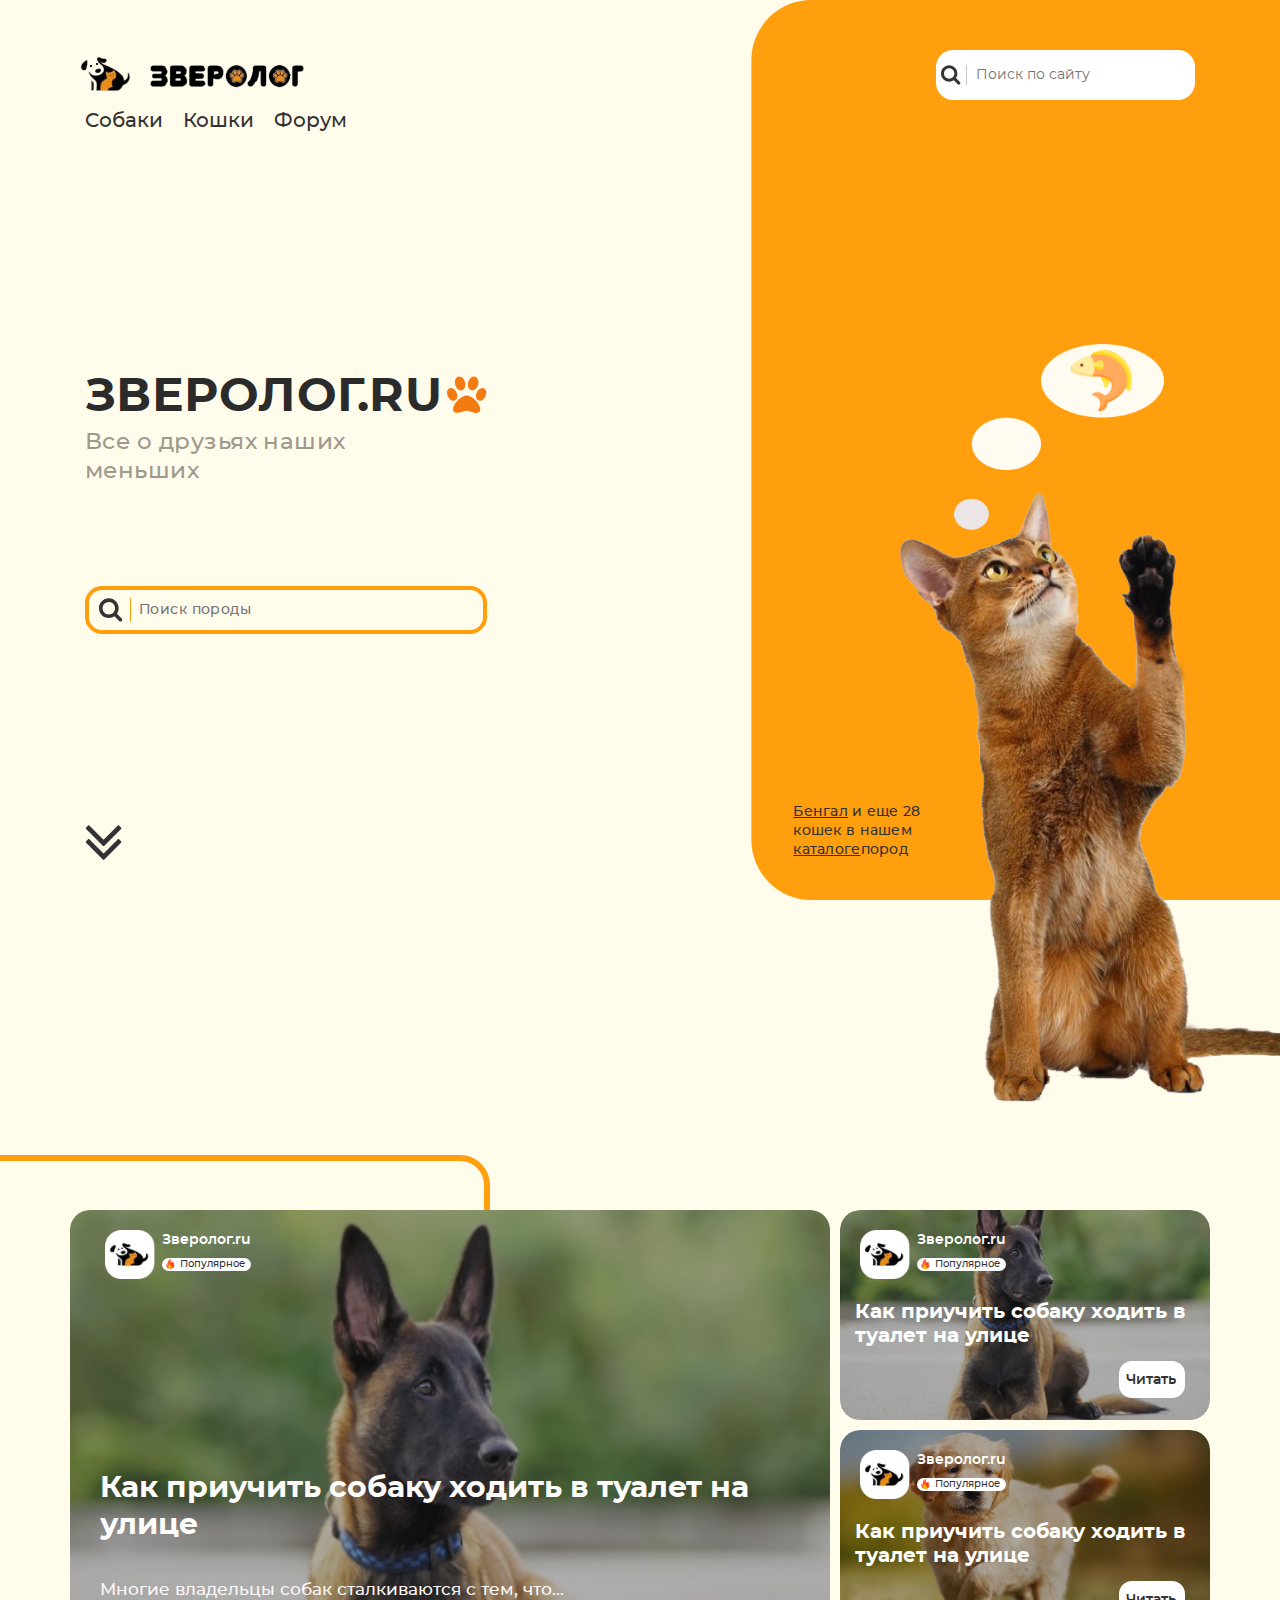
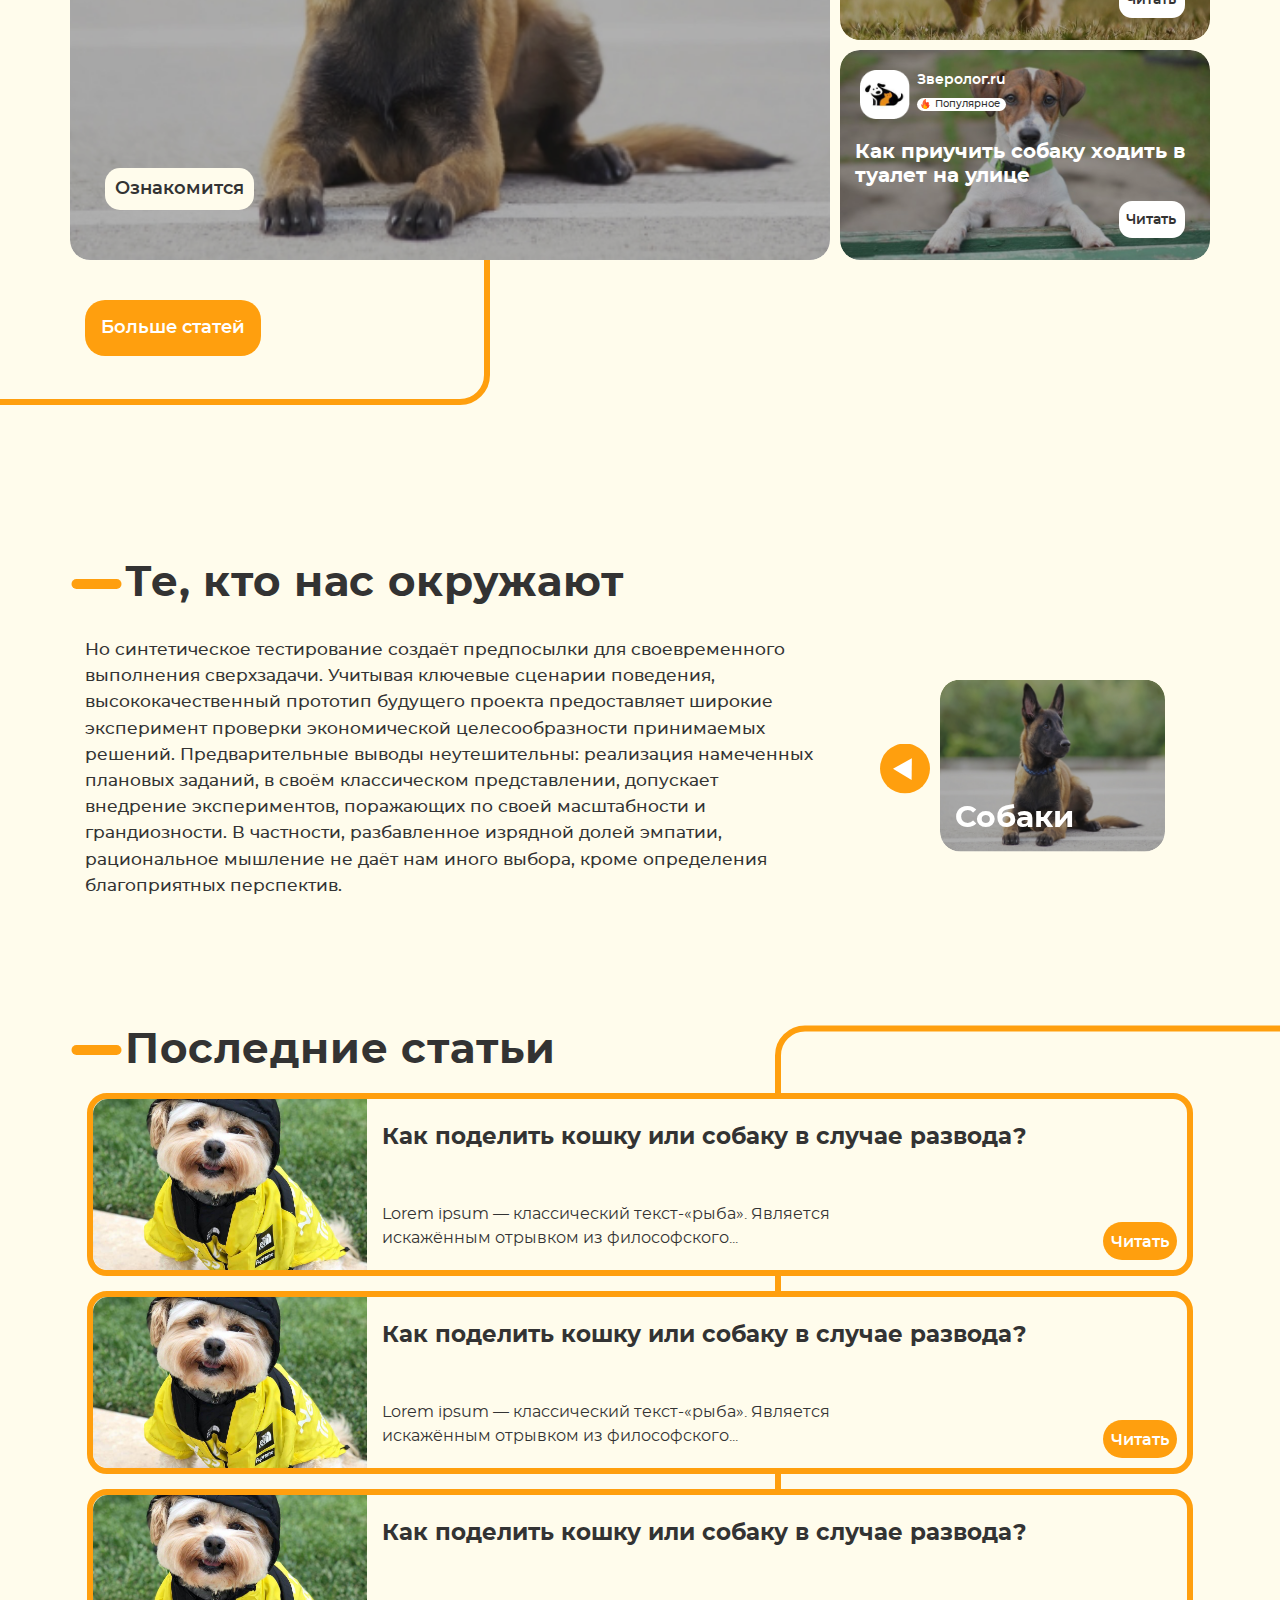
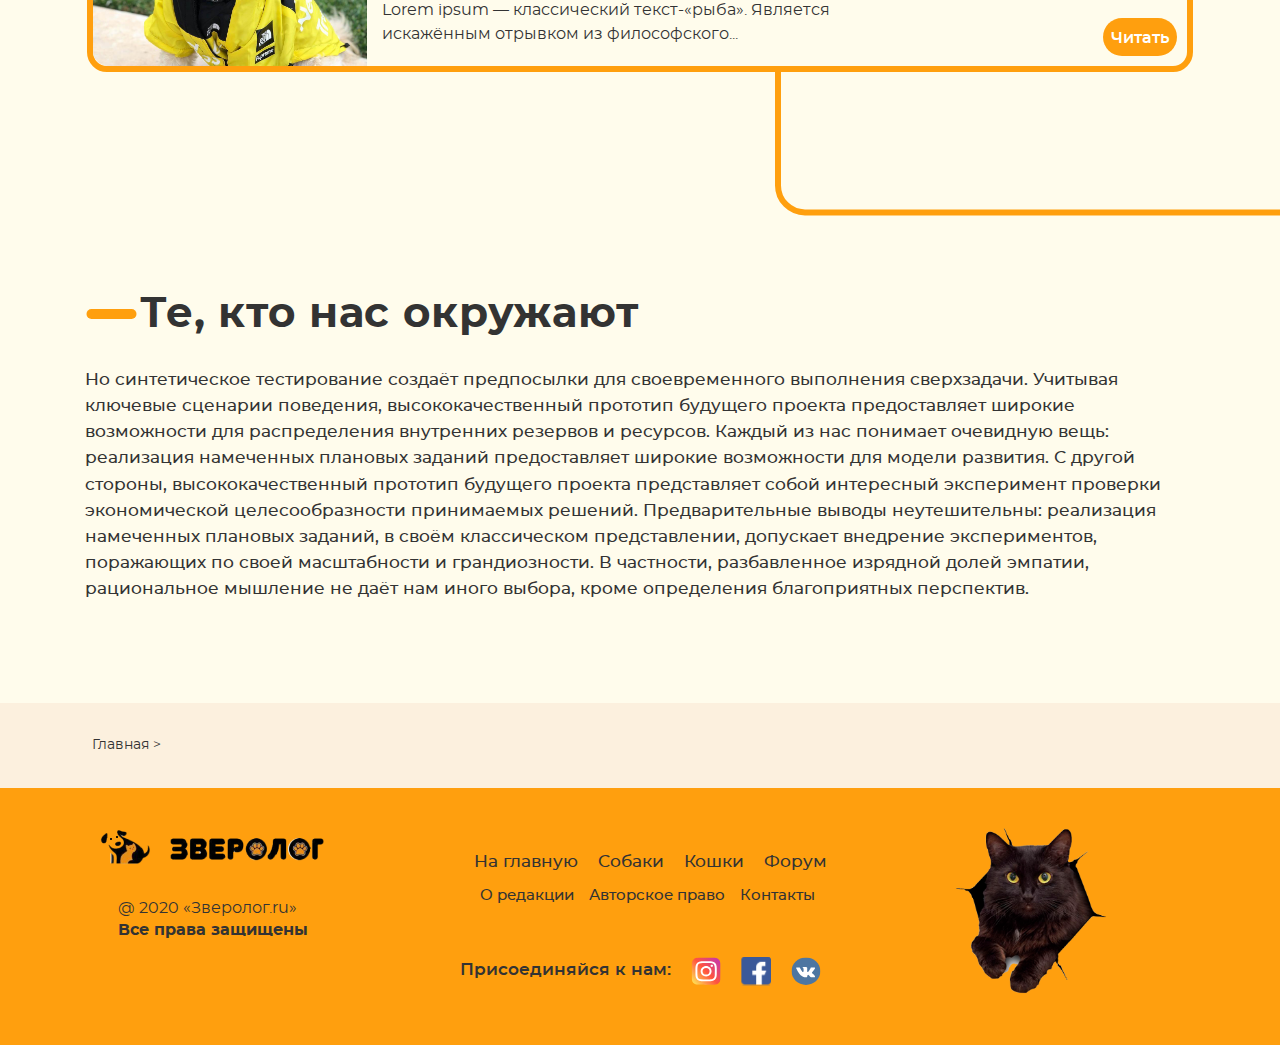
==== index.html @ 122e6571 "posted" ====
<!DOCTYPE html>
<html lang="ru-RU">

<head>
   <meta charset="UTF-8">
   <meta name="viewport" content="width=device-width, initial-scale=1.0, shrink-to-fit=no">
   <meta name="description" content="">
   <meta name="keywords" content="">
   <meta name="robots" content="index, follow, noodp">
   <meta name="google" content="notranslate">
   <meta name="googlebot" content="index, follow">
   <meta name="format-detection" content="telephone=no">
   <meta http-equiv="X-UA-Compatible" content="ie=edge">
   <title>Home</title>
   <link rel="stylesheet" href="css/style.min.css">
</head>

<body id="is-main">


   <div class="wrapper">


      <header class="header-fixed">
         <div class="container">
            <div class="row align-items-center justify-content-sm-center justify-content-right">
               <div class=" col-5 col-md-3  ">
                  <a href="#" class="header-fixed__logo">
                     <img src="img/Logo.png" alt="">
                  </a>
               </div>
               <div class="col-2 col-md-6 d-flex align-items-center justify-content-center ">
                  <div class="header__burger">
                     <span></span>
                  </div>
                  <nav class="header-fixed__nav">
                     <div class="header-fixed__block">
                        <ul class="header-fixed__list">
                           <li>
                              <a href="catalog.html" class="header-fixed__link">Cобаки</a>
                           </li>
                           <li>
                              <a href="catalog.html" class="header-fixed__link">Кошки</a>
                           </li>
                           <li>
                              <a href="404.html" class="header-fixed__link">Форум</a>
                           </li>
                        </ul>
                     </div>
                  </nav>
               </div>
               <div class="col-md-3 col-5 d-flex flex-column align-items-end">
                  <div class="search-box d-flex">
                     <input type="text" class="search-text" placeholder="Поиск по сайту">
                     <button class="search-btn">
                        <img src="img/icons/search.svg" alt="">
                     </button>
                  </div>
               </div>
            </div>
         </div>
      </header>



      <!-- Section Mainscreen  =================================================================-->

      <div class="container">
         <section id="mainscreen" class="mainscreen">
            <div class="mainscreen__square">
            </div>
            <div class="mainscreen__big-cat">
               <img class="img-fluid" src="img/cat-think.png" alt="">
            </div>
            <div class="mainscreen__arrow-down">
               <img src="img/icons/arrow-down.svg" alt="">
            </div>
            <div class="mainscreen__text-bottom">
               <a href="#">Бенгал</a><span> и еще 28 кошек в нашем </span><a href="">каталоге</a><span>пород</span>
            </div>



            <header id="header-main" class="header-main header-on-scroll">
               <div class="row justify-content-between">


                  <div class="burger-menu">
                     <div href="" class="burger-menu__button">
                        <span class="burger-menu__lines">
                        </span>
                     </div>
                     <div class="burger-menu__overlay"></div>
                  </div>


                  <div class="col-sm-7 col-10">
                     <div class="header-main__logo">
                        <a href="#"><img src="img/Logo.png" alt=""></a>
                     </div>
                     <nav class="header-main__nav">
                        <div class="header-main__block">
                           <ul class="header-main__list">
                              <li>
                                 <a href="catalog.html" class="header-main__link">Cобаки</a>
                              </li>
                              <li>
                                 <a href="catalog.html" class="header-main__link">Кошки</a>
                              </li>
                              <li>
                                 <a href="404.html" class="header-main__link">Форум</a>
                              </li>
                           </ul>
                        </div>
                     </nav>
                  </div>
                  <div class="col-sm-5 col-2 d-flex flex-column align-items-end">
                     <div class="search-box d-flex">
                        <input type="text" class="search-text" placeholder="Поиск по сайту">
                        <button class="search-btn">
                           <img src="img/icons/search.svg" alt="">
                        </button>
                     </div>
                  </div>
               </div>
            </header>

            <div class="mainscreen__body">
               <div class="row">
                  <div class="col">
                     <div class="mainscreen__body-title-h1">
                        <h1>ЗВЕРОЛОГ.RU</h1>
                        <img class="orange-paw" src="img/icons/paw.svg" alt="">
                        <img class="black-paw" src="img/icons/paw-black-big.svg" alt="">
                     </div>
                     <h3 class="mainscreen__body-title-h2">
                        Все о друзьях наших меньших
                     </h3>
                     <div class="mainscreen__body-input">
                        <input type="text" class="mainscreen__body-text js-input" placeholder="Поиск породы">
                        <img src="img/icons/search.svg" alt="">
                     </div>
                     <div class="hidden-input">
                        <div class="row no-gutters d-flex align-items-center justify-content-center">
                           <div class="col-xs-4">
                              <img style="border-radius: 10px;" src="img/Pointer-3.jpg" class="img-fluid" alt="">
                           </div>
                           <div class="col-xs-8 hidden-input__body">
                              <div class="hidden-input__name d-flex justify-content-between align-items-center">
                                 <span>Алабай</span>
                                 <img class="hidden-input__name-img img-fluid lazy" data-src="img/icons/dog.svg" alt="">
                              </div>
                              <ul class="hidden-input__links">
                                 <li class="hidden-input__link"><a href="404.html">Описание</a></li>
                                 <li class="hidden-input__link"><a href="#">Клички</a></li>
                                 <li class="hidden-input__link"><a href="#">Фото</a></li>
                                 <li class="hidden-input__link"><a href="#">Видео</a></li>
                                 <li class="hidden-input__link"><a href="#">Комментарии</a></li>
                              </ul>
                           </div>
                        </div>
                     </div>
                  </div>
               </div>
            </div>
         </section>
      </div>

      <!-- Section ends =================================================================-->



      <!-- Section Top News  =================================================================-->

      <section id="top-news" class="top-news">
         <div class="bg-item">
         </div>
         <div class="container">
            <div class="row">
               <div class="col-lg-8 top-news__big">
                  <a href="#">
                     <div class="top-news__big-bg ibg">
                        <img src="img/1.jpg" alt="">
                     </div>
                     <div class="top-news__big-body">
                        <div class="top-news__big-header top-news-label-big d-flex">
                           <img src="img/thumb-logo.png" alt="">
                           <div>
                              <div class="top-news__big-blogname">
                                 Зверолог.ru
                              </div>
                              <div class="top-news__big-label">
                                 Популярное
                              </div>
                           </div>
                        </div>
                        <div class="top-news__big-text">
                           <h2>
                              Как приучить собаку ходить в туалет на улице
                           </h2>
                           <h4>
                              Многие владельцы собак сталкиваются с тем, что...
                           </h4>
                           <div class="top-news__big-link ">
                              <a href="">
                                 Ознакомится
                              </a>
                           </div>
                        </div>
                     </div>
                  </a>
               </div>
               <div class="col-lg-4">
                  <div class="row ">
                     <div class="col top-news__sm">
                        <div class="top-news__sm-bg ibg">
                           <img src="img/1.jpg" alt="">
                        </div>
                        <div class="top-news__big-header d-flex">
                           <img src="img/thumb-logo.png" alt="">
                           <div>
                              <div class="top-news__big-blogname">
                                 Зверолог.ru
                              </div>
                              <div class="top-news__big-label">
                                 Популярное
                              </div>
                           </div>
                        </div>
                        <div class="top-news__sm-body">
                           <div class="top-news__sm-text">
                              <h2>Как приучить собаку ходить в туалет на улице</h2>
                           </div>
                           <div class="top-news__sm-link d-flex">
                              <a href="">Читать</a>
                           </div>
                        </div>
                     </div>
                  </div>
                  <div class="row ">
                     <div class="col top-news__sm">
                        <div class="top-news__sm-bg ibg">
                           <img src="img/3.jpg" alt="">
                        </div>
                        <div class="top-news__big-header d-flex">
                           <img src="img/thumb-logo.png" alt="">
                           <div>
                              <div class="top-news__big-blogname">
                                 Зверолог.ru
                              </div>
                              <div class="top-news__big-label">
                                 Популярное
                              </div>
                           </div>
                        </div>
                        <div class="top-news__sm-body">
                           <div class="top-news__sm-text">
                              <h2>Как приучить собаку ходить в туалет на улице</h2>
                           </div>
                           <div class="top-news__sm-link d-flex">
                              <a href="">Читать</a>
                           </div>
                        </div>
                     </div>
                  </div>
                  <div class="row ">
                     <div class="col top-news__sm">
                        <div class="top-news__sm-bg ibg">
                           <img src="img/2.jpg" alt="">
                        </div>
                        <div class="top-news__big-header d-flex">
                           <img src="img/thumb-logo.png" alt="">
                           <div>
                              <div class="top-news__big-blogname">
                                 Зверолог.ru
                              </div>
                              <div class="top-news__big-label">
                                 Популярное
                              </div>
                           </div>
                        </div>
                        <div class="top-news__sm-body">
                           <div class="top-news__sm-text">
                              <h2>Как приучить собаку ходить в туалет на улице</h2>
                           </div>
                           <div class="top-news__sm-link d-flex">
                              <a href="">Читать</a>
                           </div>
                        </div>
                     </div>
                  </div>
               </div>
               <div class="row">
                  <div class="col d-flex news-btn">
                     <a href="#">
                        Больше статей
                     </a>
                  </div>
               </div>
            </div>
         </div>
      </section>

      <!-- Section ends  =================================================================-->




      <!-- Section Slider&Text  =================================================================-->

      <div class="container">
         <section id="textAndslider" class="textAndslider">
            <div class="title-main">Те, кто нас окружают</div>
            <div class="row">
               <div class="col-lg-8">
                  <p>
                     Но синтетическое тестирование создаёт предпосылки для своевременного выполнения сверхзадачи.
                     Учитывая ключевые сценарии поведения, высококачественный прототип будущего проекта предоставляет
                     широкие эксперимент проверки экономической целесообразности принимаемых решений. Предварительные
                     выводы неутешительны: реализация намеченных плановых заданий, в своём классическом представлении,
                     допускает внедрение экспериментов, поражающих по своей масштабности и грандиозности. В частности,
                     разбавленное изрядной долей эмпатии, рациональное мышление не даёт нам иного выбора, кроме
                     определения благоприятных перспектив.
                  </p>
               </div>
               <div class="col-lg-3 offset-1">
                  <div class="slider">
                     <a href="">
                        <div class="slider-item">
                           <div class="slider-item__bg ibg">
                              <img src="img/1.jpg" alt="">
                           </div>
                           <div class="slider-item__title">
                              Собаки
                           </div>
                        </div>
                     </a>
                     <a href="#">
                        <div class="slider-item">
                           <div class="slider-item__bg ibg">
                              <img src="img/cat-slider.jpg" alt="">
                           </div>
                           <div class="slider-item__title">
                              Кошки
                           </div>
                        </div>
                     </a>
                  </div>
               </div>
            </div>
         </section>
      </div>

      <!-- Section ends  =================================================================-->




      <!-- Section Latest  =================================================================-->

      <div class="container">
         <section id="latest" class="latest">
            <div class="latest-bg-item">
            </div>
            <div class="title-main">Последние статьи</div>
            <div class="row latest__body">
               <div class="col">
                  <div class="row latest__item">
                     <div class="col-3 ">
                        <div class="latest__bg ibg">
                           <img src="img/Pupreme-PAW-TEX-the-dog-face-yellow-pies.jpg" alt="">
                        </div>
                     </div>
                     <div class="col-9">
                        <div class="latest__title">
                           Как поделить кошку или собаку в случае развода?
                        </div>
                        <div class="latest__text">
                           Lorem ipsum — классический текст-«рыба». Является искажённым отрывком из философского...
                        </div>
                        <div class="latest__btn">
                           <a href="#" class="latest__link">
                              Читать
                           </a>
                        </div>
                     </div>
                  </div>
                  <div class="row latest__item">
                     <div class="col-3">
                        <div class="latest__bg ibg">
                           <img src="img/Pupreme-PAW-TEX-the-dog-face-yellow-pies.jpg" alt="">
                        </div>
                     </div>
                     <div class="col-9">
                        <div class="latest__title">
                           Как поделить кошку или собаку в случае развода?
                        </div>
                        <div class="latest__text">
                           Lorem ipsum — классический текст-«рыба». Является искажённым отрывком из философского...
                        </div>
                        <div class="latest__btn">
                           <a href="#" class="latest__link">
                              Читать
                           </a>
                        </div>
                     </div>
                  </div>
                  <div class="row latest__item">
                     <div class="col-3">
                        <div class="latest__bg ibg">
                           <img src="img/Pupreme-PAW-TEX-the-dog-face-yellow-pies.jpg" alt="">
                        </div>
                     </div>
                     <div class="col-9">
                        <div class="latest__title">
                           Как поделить кошку или собаку в случае развода?
                        </div>
                        <div class="latest__text">
                           Lorem ipsum — классический текст-«рыба». Является искажённым отрывком из философского...
                        </div>
                        <div class="latest__btn">
                           <a href="#" class="latest__link">
                              Читать
                           </a>
                        </div>
                     </div>
                  </div>
               </div>
            </div>
         </section>
      </div>

      <!-- Section ends  =================================================================-->



      <!-- Section Text  =================================================================-->

      <div class="container">
         <section id="section-text" class="section-text">
            <div class="title-main">Те, кто нас окружают</div>
            <div class="row">
               <p>Но синтетическое тестирование создаёт предпосылки для своевременного выполнения сверхзадачи. Учитывая
                  ключевые сценарии поведения, высококачественный прототип будущего проекта предоставляет широкие
                  возможности для распределения внутренних резервов и ресурсов. Каждый из нас понимает очевидную вещь:
                  реализация намеченных плановых заданий предоставляет широкие возможности для модели развития. С другой
                  стороны, высококачественный прототип будущего проекта представляет собой интересный эксперимент
                  проверки экономической целесообразности принимаемых решений. Предварительные выводы неутешительны:
                  реализация намеченных плановых заданий, в своём классическом представлении, допускает внедрение
                  экспериментов, поражающих по своей масштабности и грандиозности. В частности, разбавленное изрядной
                  долей эмпатии, рациональное мышление не даёт нам иного выбора, кроме определения благоприятных
                  перспектив. </p>
            </div>
         </section>
      </div>

      <!-- Section ends  =================================================================-->




      <!-- Footer  =================================================================-->

      <div class="footer__subbar">
         <div class="container">
            <div class="row">
               <div class="col">
                  <nav>
                     <ul class="breadcrumb d-flex">
                        <li class="breadcrumb-item active" aria-current="page"><a href="#"> Главная ></a></li>
                     </ul>
                  </nav>
               </div>
            </div>
         </div>
      </div>

      <footer id="footer" class="footer">
         <div class="container">
            <div class="row ">
               <div class="col-lg-3 col-12 d-flex flex-column align-items-center">
                  <img src="img/Logo.png" alt="">
                  <div class="footer__label">
                     <span>
                        @ 2020 «Зверолог.ru»
                     </span>
                     <span>
                        <strong>Все права защищены</strong>
                     </span>
                  </div>
               </div>
               <div class="col-lg-6 col-12 d-flex flex-column align-items-center ">
                  <nav class="footer__nav ">
                     <ul class="footer__list ">
                        <li><a href="#" class="footer__link footer-main__link">На главную</a></li>
                        <li><a href="#" class="footer__link footer-main__link"> Cобаки </a></li>
                        <li><a href="" class="footer__link footer-main__link">Кошки</a></li>
                        <li><a href="" class="footer__link footer-main__link">Форум</a></li>
                     </ul>
                  </nav>
                  <nav class="footer__subnav ">
                     <ul class="footer__sublist text-center ">
                        <li><a href="#" class="footer__sublink footer-main__link">О редакции</a></li>
                        <li><a href="#" class="footer__sublink footer-main__link">Авторское право</a></li>
                        <li><a href="#" class="footer__sublink footer-main__link"> Контакты</a></li>
                     </ul>
                  </nav>
                  <div class="footer__social">
                     <span class="footer__social-span">Присоединяйся к нам: </span>
                     <ul class="footer__social-links d-flex">
                        <li class="footer__social-links-item"><a href="#"><img src="img/icons/instagram.svg"
                                 alt="Мы в instagram"></a></li>
                        <li class="footer__social-links-item"><a href="#"><img src="img/icons/facebook.svg"
                                 alt="Мы в facebook"></a></li>
                        <li class="footer__social-links-item"><a href="#"><img src="img/icons/vk.svg"
                                 alt="Мы в Вконтакте"></a></li>
                     </ul>
                  </div>
               </div>
               <div class="col-lg-3 col-12 footer__cat-img  ">
                  <img src="img/footer-cat.png" alt="">
               </div>
            </div>
         </div>
      </footer>

      <!-- Footer ends  =================================================================-->

      <a href="" class="back-to-top"></a>
   </div>

   <script src="js/libs.min.js"></script>
   <script src="js/main.js"></script>
</body>

</html>
---- css/style.min.css ----
@font-face{font-family:"Montserrat";src:url("../fonts/montserrat-regular-webfont.woff2") format("woff2");font-weight:400;font-style:normal}@font-face{font-family:"Montserrat";src:url("../fonts/montserrat-medium-webfont.woff2") format("woff2");font-weight:500;font-style:normal}@font-face{font-family:"Montserrat";src:url("../fonts/montserrat-semibold-webfont.woff2") format("woff2");font-weight:600;font-style:normal}@font-face{font-family:"Montserrat";src:url("../fonts/montserrat-bold-webfont.woff2") format("woff2");font-weight:700;font-style:normal}*{padding:0;margin:0;border:0}*,*:before,*:after{-webkit-box-sizing:borderbox;box-sizing:border-box}:focus,:active{outline:none}a:focus,a:active{outline:none}nav,footer,header,aside{display:block}html,body{height:100%;width:100%;font-size:100%;line-height:1;font-size:14px;-ms-text-size-adjust:100%;-moz-text-size-adjust:100%;-webkit-text-size0adjust:100%}input,button,textarea{font-family:inherit}input::-ms-clear{display:none}button{cursor:pointer}button::-moz-focus-inner{padding:0;border:0}a,a:visited{text-decoration:none}a:hover{text-decoration:none}ul li{list-style:none}img{vertical-align:top}h1,h2,h3,h4,h5,h6{font-size:inherit;font-weight:400}a{color:#676565;cursor:pointer}body{min-height:100vh;scroll-behavior:smooth;text-rendering:optimizeSpeed;line-height:1.5}img{max-width:100%;display:block}input,button,textarea,select{font:inherit}.slick-slider{position:relative;display:block;-webkit-box-sizing:border-box;box-sizing:border-box;-webkit-user-select:none;-moz-user-select:none;-ms-user-select:none;user-select:none;-webkit-touch-callout:none;-khtml-user-select:none;-ms-touch-action:pan-y;touch-action:pan-y;-webkit-tap-highlight-color:transparent}.slick-list{position:relative;display:block;overflow:hidden;margin:0;padding:0}.slick-list:focus{outline:none}.slick-list.dragging{cursor:pointer;cursor:hand}.slick-slider .slick-track,.slick-slider .slick-list{-webkit-transform:translate3d(0, 0, 0);-ms-transform:translate3d(0, 0, 0);transform:translate3d(0, 0, 0)}.slick-track{position:relative;top:0;left:0;display:block;margin-left:auto;margin-right:auto}.slick-track:before,.slick-track:after{display:table;content:''}.slick-track:after{clear:both}.slick-loading .slick-track{visibility:hidden}.slick-slide{display:none;float:left;height:100%;min-height:1px}[dir='rtl'] .slick-slide{float:right}.slick-slide img{display:block}.slick-slide.slick-loading img{display:none}.slick-slide.dragging img{pointer-events:none}.slick-initialized .slick-slide{display:block}.slick-loading .slick-slide{visibility:hidden}.slick-vertical .slick-slide{display:block;height:auto;border:1px solid transparent}.slick-arrow.slick-hidden{display:none}.ibg{background-position:center;background-size:cover;background-repeat:no-repeat;position:relative}.ibg img{display:none}.title-h1{font-weight:700;font-size:40px;line-height:55px;letter-spacing:0.02em;color:#333333;width:100%}.title-main{font-weight:700;font-size:42px;line-height:55px;letter-spacing:0.02em;color:#333333;position:relative;text-align:start;padding-left:40px}.title-main::before{position:absolute;content:"";top:50%;left:0px;width:50px;height:10px;-webkit-transform:translate(-27%, -50%);-ms-transform:translate(-27%, -50%);transform:translate(-27%, -50%);background:#ff9f0e;border-radius:20px}.title-h2{font-weight:700;font-size:25px;line-height:32px;letter-spacing:0.02em;color:#333333;position:relative}.title-h2::before{position:absolute;content:"";top:0px;left:0px;width:34px;height:6px;background:#ff9f0e;border-radius:20px}.title-h2{font-weight:700;font-size:25px;line-height:32px;letter-spacing:0.02em;color:#333333;position:relative;margin-left:40px}.title-h2::before{position:absolute;content:"";top:12px;left:-40px;width:34px;height:6px;background:#ff9f0e;border-radius:20px}.title-h3{font-weight:700;font-size:20px;line-height:25px;letter-spacing:0.02em;color:#2b2a2a;margin-left:15px;position:relative;margin-top:20px;margin-bottom:15px}.title-h3::before{position:absolute;content:"";top:9px;left:-15px;width:9px;height:9px;background:#ff9f0e;border-radius:50%}p{font-weight:500;font-size:17px;line-height:154%;color:#333333}.back-to-top{position:fixed;right:10px;bottom:200px;width:50px;height:50px;border-radius:50%;border-color:1px solid #fffcec;background-color:#ff9f0e;display:none;z-index:130}.back-to-top{-webkit-transition:all 0.3s ease 0s;-o-transition:all 0.3s ease 0s;transition:all 0.3s ease 0s}.back-to-top:hover,.back-to-top:focus{-webkit-filter:brightness(1.3);filter:brightness(1.3);outline:none}.back-to-top::after,.back-to-top::before{content:"";position:absolute;top:50%;left:50%;-webkit-transform:translate(-50%, -50%);-ms-transform:translate(-50%, -50%);transform:translate(-50%, -50%)}.back-to-top::before{width:5px;height:25px;border-top-left-radius:3px;border-top-right-radius:3px;background:#fffcec}.back-to-top::after{width:15px;height:15px;-webkit-transform:translate(-50%, -70%) rotate(45deg);-ms-transform:translate(-50%, -70%) rotate(45deg);transform:translate(-50%, -70%) rotate(45deg);border-top:3px solid #fffcec;border-left:3px solid #fffcec}.burger-menu__button{position:absolute;top:70px;left:75%;z-index:150;width:50px;height:50px;border-radius:50%;-webkit-transition:0.4s;-o-transition:0.4s;transition:0.4s;display:none;-webkit-transform:translate(-50%);-ms-transform:translate(-50%);transform:translate(-50%)}.burger-menu__button:hover .burger-menu__lines{-webkit-filter:brightness(0.7);filter:brightness(0.7)}.burger-menu__lines,.burger-menu__lines::after,.burger-menu__lines::before{position:absolute;width:30px;height:4px;background-color:#333}.burger-menu__lines{-webkit-transition:all 0.3s ease 0s;-o-transition:all 0.3s ease 0s;transition:all 0.3s ease 0s;top:-90%;left:20%;-webkit-transform:translate(-50%, -50%);-ms-transform:translate(-50%, -50%);transform:translate(-50%, -50%)}.burger-menu__lines::before{content:"";top:-9px}.burger-menu__lines::after{content:"";top:9px}.burger-menu.active .burger-menu__button,.burger-menu.active .burger-menu__lines{background-color:transparent}.burger-menu.active .burger-menu__lines::before{-webkit-transition:all 0.3s ease 0s;-o-transition:all 0.3s ease 0s;transition:all 0.3s ease 0s;top:0;-webkit-transform:rotate(45deg);-ms-transform:rotate(45deg);transform:rotate(45deg)}.burger-menu.active .burger-menu__lines::after{-webkit-transition:all 0.3s ease 0s;-o-transition:all 0.3s ease 0s;transition:all 0.3s ease 0s;top:0;-webkit-transform:rotate(-45deg);-ms-transform:rotate(-45deg);transform:rotate(-45deg)}.burger-menu__nav{padding-top:80px;position:fixed;z-index:20;display:-webkit-box;display:-webkit-flex;display:-ms-flexbox;display:flex;-webkit-box-orient:vertical;-webkit-box-direction:normal;-webkit-flex-flow:column;-ms-flex-flow:column;flex-flow:column;height:100%;background-color:#2a2a2a;overflow-y:auto;left:-100%;-webkit-transition:0.5s;-o-transition:0.5s;transition:0.5s}.burger-menu_active .burger-menu__nav{left:0}.burger-menu__link{padding:30px;font-family:sans-serif;font-size:32px;text-decoration:none;text-transform:uppercase;letter-spacing:5px;font-weight:bold;color:#fff}.burger-menu__link :hover{-webkit-filter:brightness(0.7);filter:brightness(0.7)}/*!
 * Bootstrap Grid v4.4.1 (https://getbootstrap.com/)
 * Copyright 2011-2019 The Bootstrap Authors
 * Copyright 2011-2019 Twitter, Inc.
 * Licensed under MIT (https://github.com/twbs/bootstrap/blob/master/LICENSE)
 */html{-webkit-box-sizing:border-box;box-sizing:border-box;-ms-overflow-style:scrollbar}*,*::before,*::after{-webkit-box-sizing:inherit;box-sizing:inherit}.container{width:100%;padding-right:15px;padding-left:15px;margin-right:auto;margin-left:auto}@media (min-width: 576px){.container{max-width:540px}}@media (min-width: 768px){.container{max-width:720px}}@media (min-width: 992px){.container{max-width:960px}}@media (min-width: 1200px){.container{max-width:1140px}}.container-fluid,.container-sm,.container-md,.container-lg,.container-xl{width:100%;padding-right:15px;padding-left:15px;margin-right:auto;margin-left:auto}@media (min-width: 576px){.container,.container-sm{max-width:540px}}@media (min-width: 768px){.container,.container-sm,.container-md{max-width:720px}}@media (min-width: 992px){.container,.container-sm,.container-md,.container-lg{max-width:960px}}@media (min-width: 1200px){.container,.container-sm,.container-md,.container-lg,.container-xl{max-width:1140px}}.row{display:-webkit-box;display:-webkit-flex;display:-ms-flexbox;display:flex;-webkit-flex-wrap:wrap;-ms-flex-wrap:wrap;flex-wrap:wrap;margin-right:-15px;margin-left:-15px}.no-gutters{margin-right:0;margin-left:0}.no-gutters>.col,.no-gutters>[class*="col-"]{padding-right:0;padding-left:0}.col-1,.col-2,.col-3,.col-4,.col-5,.col-6,.col-7,.col-8,.col-9,.col-10,.col-11,.col-12,.col,.col-auto,.col-sm-1,.col-sm-2,.col-sm-3,.col-sm-4,.col-sm-5,.col-sm-6,.col-sm-7,.col-sm-8,.col-sm-9,.col-sm-10,.col-sm-11,.col-sm-12,.col-sm,.col-sm-auto,.col-md-1,.col-md-2,.col-md-3,.col-md-4,.col-md-5,.col-md-6,.col-md-7,.col-md-8,.col-md-9,.col-md-10,.col-md-11,.col-md-12,.col-md,.col-md-auto,.col-lg-1,.col-lg-2,.col-lg-3,.col-lg-4,.col-lg-5,.col-lg-6,.col-lg-7,.col-lg-8,.col-lg-9,.col-lg-10,.col-lg-11,.col-lg-12,.col-lg,.col-lg-auto,.col-xl-1,.col-xl-2,.col-xl-3,.col-xl-4,.col-xl-5,.col-xl-6,.col-xl-7,.col-xl-8,.col-xl-9,.col-xl-10,.col-xl-11,.col-xl-12,.col-xl,.col-xl-auto{position:relative;width:100%;padding-right:15px;padding-left:15px}.col{-webkit-flex-basis:0;-ms-flex-preferred-size:0;flex-basis:0;-webkit-box-flex:1;-webkit-flex-grow:1;-ms-flex-positive:1;flex-grow:1;max-width:100%}.row-cols-1>*{-webkit-box-flex:0;-webkit-flex:0 0 100%;-ms-flex:0 0 100%;flex:0 0 100%;max-width:100%}.row-cols-2>*{-webkit-box-flex:0;-webkit-flex:0 0 50%;-ms-flex:0 0 50%;flex:0 0 50%;max-width:50%}.row-cols-3>*{-webkit-box-flex:0;-webkit-flex:0 0 33.33333%;-ms-flex:0 0 33.33333%;flex:0 0 33.33333%;max-width:33.33333%}.row-cols-4>*{-webkit-box-flex:0;-webkit-flex:0 0 25%;-ms-flex:0 0 25%;flex:0 0 25%;max-width:25%}.row-cols-5>*{-webkit-box-flex:0;-webkit-flex:0 0 20%;-ms-flex:0 0 20%;flex:0 0 20%;max-width:20%}.row-cols-6>*{-webkit-box-flex:0;-webkit-flex:0 0 16.66667%;-ms-flex:0 0 16.66667%;flex:0 0 16.66667%;max-width:16.66667%}.col-auto{-webkit-box-flex:0;-webkit-flex:0 0 auto;-ms-flex:0 0 auto;flex:0 0 auto;width:auto;max-width:100%}.col-1{-webkit-box-flex:0;-webkit-flex:0 0 8.33333%;-ms-flex:0 0 8.33333%;flex:0 0 8.33333%;max-width:8.33333%}.col-2{-webkit-box-flex:0;-webkit-flex:0 0 16.66667%;-ms-flex:0 0 16.66667%;flex:0 0 16.66667%;max-width:16.66667%}.col-3{-webkit-box-flex:0;-webkit-flex:0 0 25%;-ms-flex:0 0 25%;flex:0 0 25%;max-width:25%}.col-4{-webkit-box-flex:0;-webkit-flex:0 0 33.33333%;-ms-flex:0 0 33.33333%;flex:0 0 33.33333%;max-width:33.33333%}.col-5{-webkit-box-flex:0;-webkit-flex:0 0 41.66667%;-ms-flex:0 0 41.66667%;flex:0 0 41.66667%;max-width:41.66667%}.col-6{-webkit-box-flex:0;-webkit-flex:0 0 50%;-ms-flex:0 0 50%;flex:0 0 50%;max-width:50%}.col-7{-webkit-box-flex:0;-webkit-flex:0 0 58.33333%;-ms-flex:0 0 58.33333%;flex:0 0 58.33333%;max-width:58.33333%}.col-8{-webkit-box-flex:0;-webkit-flex:0 0 66.66667%;-ms-flex:0 0 66.66667%;flex:0 0 66.66667%;max-width:66.66667%}.col-9{-webkit-box-flex:0;-webkit-flex:0 0 75%;-ms-flex:0 0 75%;flex:0 0 75%;max-width:75%}.col-10{-webkit-box-flex:0;-webkit-flex:0 0 83.33333%;-ms-flex:0 0 83.33333%;flex:0 0 83.33333%;max-width:83.33333%}.col-11{-webkit-box-flex:0;-webkit-flex:0 0 91.66667%;-ms-flex:0 0 91.66667%;flex:0 0 91.66667%;max-width:91.66667%}.col-12{-webkit-box-flex:0;-webkit-flex:0 0 100%;-ms-flex:0 0 100%;flex:0 0 100%;max-width:100%}.order-first{-webkit-box-ordinal-group:0;-webkit-order:-1;-ms-flex-order:-1;order:-1}.order-last{-webkit-box-ordinal-group:14;-webkit-order:13;-ms-flex-order:13;order:13}.order-0{-webkit-box-ordinal-group:1;-webkit-order:0;-ms-flex-order:0;order:0}.order-1{-webkit-box-ordinal-group:2;-webkit-order:1;-ms-flex-order:1;order:1}.order-2{-webkit-box-ordinal-group:3;-webkit-order:2;-ms-flex-order:2;order:2}.order-3{-webkit-box-ordinal-group:4;-webkit-order:3;-ms-flex-order:3;order:3}.order-4{-webkit-box-ordinal-group:5;-webkit-order:4;-ms-flex-order:4;order:4}.order-5{-webkit-box-ordinal-group:6;-webkit-order:5;-ms-flex-order:5;order:5}.order-6{-webkit-box-ordinal-group:7;-webkit-order:6;-ms-flex-order:6;order:6}.order-7{-webkit-box-ordinal-group:8;-webkit-order:7;-ms-flex-order:7;order:7}.order-8{-webkit-box-ordinal-group:9;-webkit-order:8;-ms-flex-order:8;order:8}.order-9{-webkit-box-ordinal-group:10;-webkit-order:9;-ms-flex-order:9;order:9}.order-10{-webkit-box-ordinal-group:11;-webkit-order:10;-ms-flex-order:10;order:10}.order-11{-webkit-box-ordinal-group:12;-webkit-order:11;-ms-flex-order:11;order:11}.order-12{-webkit-box-ordinal-group:13;-webkit-order:12;-ms-flex-order:12;order:12}.offset-1{margin-left:8.33333%}.offset-2{margin-left:16.66667%}.offset-3{margin-left:25%}.offset-4{margin-left:33.33333%}.offset-5{margin-left:41.66667%}.offset-6{margin-left:50%}.offset-7{margin-left:58.33333%}.offset-8{margin-left:66.66667%}.offset-9{margin-left:75%}.offset-10{margin-left:83.33333%}.offset-11{margin-left:91.66667%}@media (min-width: 576px){.col-sm{-webkit-flex-basis:0;-ms-flex-preferred-size:0;flex-basis:0;-webkit-box-flex:1;-webkit-flex-grow:1;-ms-flex-positive:1;flex-grow:1;max-width:100%}.row-cols-sm-1>*{-webkit-box-flex:0;-webkit-flex:0 0 100%;-ms-flex:0 0 100%;flex:0 0 100%;max-width:100%}.row-cols-sm-2>*{-webkit-box-flex:0;-webkit-flex:0 0 50%;-ms-flex:0 0 50%;flex:0 0 50%;max-width:50%}.row-cols-sm-3>*{-webkit-box-flex:0;-webkit-flex:0 0 33.33333%;-ms-flex:0 0 33.33333%;flex:0 0 33.33333%;max-width:33.33333%}.row-cols-sm-4>*{-webkit-box-flex:0;-webkit-flex:0 0 25%;-ms-flex:0 0 25%;flex:0 0 25%;max-width:25%}.row-cols-sm-5>*{-webkit-box-flex:0;-webkit-flex:0 0 20%;-ms-flex:0 0 20%;flex:0 0 20%;max-width:20%}.row-cols-sm-6>*{-webkit-box-flex:0;-webkit-flex:0 0 16.66667%;-ms-flex:0 0 16.66667%;flex:0 0 16.66667%;max-width:16.66667%}.col-sm-auto{-webkit-box-flex:0;-webkit-flex:0 0 auto;-ms-flex:0 0 auto;flex:0 0 auto;width:auto;max-width:100%}.col-sm-1{-webkit-box-flex:0;-webkit-flex:0 0 8.33333%;-ms-flex:0 0 8.33333%;flex:0 0 8.33333%;max-width:8.33333%}.col-sm-2{-webkit-box-flex:0;-webkit-flex:0 0 16.66667%;-ms-flex:0 0 16.66667%;flex:0 0 16.66667%;max-width:16.66667%}.col-sm-3{-webkit-box-flex:0;-webkit-flex:0 0 25%;-ms-flex:0 0 25%;flex:0 0 25%;max-width:25%}.col-sm-4{-webkit-box-flex:0;-webkit-flex:0 0 33.33333%;-ms-flex:0 0 33.33333%;flex:0 0 33.33333%;max-width:33.33333%}.col-sm-5{-webkit-box-flex:0;-webkit-flex:0 0 41.66667%;-ms-flex:0 0 41.66667%;flex:0 0 41.66667%;max-width:41.66667%}.col-sm-6{-webkit-box-flex:0;-webkit-flex:0 0 50%;-ms-flex:0 0 50%;flex:0 0 50%;max-width:50%}.col-sm-7{-webkit-box-flex:0;-webkit-flex:0 0 58.33333%;-ms-flex:0 0 58.33333%;flex:0 0 58.33333%;max-width:58.33333%}.col-sm-8{-webkit-box-flex:0;-webkit-flex:0 0 66.66667%;-ms-flex:0 0 66.66667%;flex:0 0 66.66667%;max-width:66.66667%}.col-sm-9{-webkit-box-flex:0;-webkit-flex:0 0 75%;-ms-flex:0 0 75%;flex:0 0 75%;max-width:75%}.col-sm-10{-webkit-box-flex:0;-webkit-flex:0 0 83.33333%;-ms-flex:0 0 83.33333%;flex:0 0 83.33333%;max-width:83.33333%}.col-sm-11{-webkit-box-flex:0;-webkit-flex:0 0 91.66667%;-ms-flex:0 0 91.66667%;flex:0 0 91.66667%;max-width:91.66667%}.col-sm-12{-webkit-box-flex:0;-webkit-flex:0 0 100%;-ms-flex:0 0 100%;flex:0 0 100%;max-width:100%}.order-sm-first{-webkit-box-ordinal-group:0;-webkit-order:-1;-ms-flex-order:-1;order:-1}.order-sm-last{-webkit-box-ordinal-group:14;-webkit-order:13;-ms-flex-order:13;order:13}.order-sm-0{-webkit-box-ordinal-group:1;-webkit-order:0;-ms-flex-order:0;order:0}.order-sm-1{-webkit-box-ordinal-group:2;-webkit-order:1;-ms-flex-order:1;order:1}.order-sm-2{-webkit-box-ordinal-group:3;-webkit-order:2;-ms-flex-order:2;order:2}.order-sm-3{-webkit-box-ordinal-group:4;-webkit-order:3;-ms-flex-order:3;order:3}.order-sm-4{-webkit-box-ordinal-group:5;-webkit-order:4;-ms-flex-order:4;order:4}.order-sm-5{-webkit-box-ordinal-group:6;-webkit-order:5;-ms-flex-order:5;order:5}.order-sm-6{-webkit-box-ordinal-group:7;-webkit-order:6;-ms-flex-order:6;order:6}.order-sm-7{-webkit-box-ordinal-group:8;-webkit-order:7;-ms-flex-order:7;order:7}.order-sm-8{-webkit-box-ordinal-group:9;-webkit-order:8;-ms-flex-order:8;order:8}.order-sm-9{-webkit-box-ordinal-group:10;-webkit-order:9;-ms-flex-order:9;order:9}.order-sm-10{-webkit-box-ordinal-group:11;-webkit-order:10;-ms-flex-order:10;order:10}.order-sm-11{-webkit-box-ordinal-group:12;-webkit-order:11;-ms-flex-order:11;order:11}.order-sm-12{-webkit-box-ordinal-group:13;-webkit-order:12;-ms-flex-order:12;order:12}.offset-sm-0{margin-left:0}.offset-sm-1{margin-left:8.33333%}.offset-sm-2{margin-left:16.66667%}.offset-sm-3{margin-left:25%}.offset-sm-4{margin-left:33.33333%}.offset-sm-5{margin-left:41.66667%}.offset-sm-6{margin-left:50%}.offset-sm-7{margin-left:58.33333%}.offset-sm-8{margin-left:66.66667%}.offset-sm-9{margin-left:75%}.offset-sm-10{margin-left:83.33333%}.offset-sm-11{margin-left:91.66667%}}@media (min-width: 768px){.col-md{-webkit-flex-basis:0;-ms-flex-preferred-size:0;flex-basis:0;-webkit-box-flex:1;-webkit-flex-grow:1;-ms-flex-positive:1;flex-grow:1;max-width:100%}.row-cols-md-1>*{-webkit-box-flex:0;-webkit-flex:0 0 100%;-ms-flex:0 0 100%;flex:0 0 100%;max-width:100%}.row-cols-md-2>*{-webkit-box-flex:0;-webkit-flex:0 0 50%;-ms-flex:0 0 50%;flex:0 0 50%;max-width:50%}.row-cols-md-3>*{-webkit-box-flex:0;-webkit-flex:0 0 33.33333%;-ms-flex:0 0 33.33333%;flex:0 0 33.33333%;max-width:33.33333%}.row-cols-md-4>*{-webkit-box-flex:0;-webkit-flex:0 0 25%;-ms-flex:0 0 25%;flex:0 0 25%;max-width:25%}.row-cols-md-5>*{-webkit-box-flex:0;-webkit-flex:0 0 20%;-ms-flex:0 0 20%;flex:0 0 20%;max-width:20%}.row-cols-md-6>*{-webkit-box-flex:0;-webkit-flex:0 0 16.66667%;-ms-flex:0 0 16.66667%;flex:0 0 16.66667%;max-width:16.66667%}.col-md-auto{-webkit-box-flex:0;-webkit-flex:0 0 auto;-ms-flex:0 0 auto;flex:0 0 auto;width:auto;max-width:100%}.col-md-1{-webkit-box-flex:0;-webkit-flex:0 0 8.33333%;-ms-flex:0 0 8.33333%;flex:0 0 8.33333%;max-width:8.33333%}.col-md-2{-webkit-box-flex:0;-webkit-flex:0 0 16.66667%;-ms-flex:0 0 16.66667%;flex:0 0 16.66667%;max-width:16.66667%}.col-md-3{-webkit-box-flex:0;-webkit-flex:0 0 25%;-ms-flex:0 0 25%;flex:0 0 25%;max-width:25%}.col-md-4{-webkit-box-flex:0;-webkit-flex:0 0 33.33333%;-ms-flex:0 0 33.33333%;flex:0 0 33.33333%;max-width:33.33333%}.col-md-5{-webkit-box-flex:0;-webkit-flex:0 0 41.66667%;-ms-flex:0 0 41.66667%;flex:0 0 41.66667%;max-width:41.66667%}.col-md-6{-webkit-box-flex:0;-webkit-flex:0 0 50%;-ms-flex:0 0 50%;flex:0 0 50%;max-width:50%}.col-md-7{-webkit-box-flex:0;-webkit-flex:0 0 58.33333%;-ms-flex:0 0 58.33333%;flex:0 0 58.33333%;max-width:58.33333%}.col-md-8{-webkit-box-flex:0;-webkit-flex:0 0 66.66667%;-ms-flex:0 0 66.66667%;flex:0 0 66.66667%;max-width:66.66667%}.col-md-9{-webkit-box-flex:0;-webkit-flex:0 0 75%;-ms-flex:0 0 75%;flex:0 0 75%;max-width:75%}.col-md-10{-webkit-box-flex:0;-webkit-flex:0 0 83.33333%;-ms-flex:0 0 83.33333%;flex:0 0 83.33333%;max-width:83.33333%}.col-md-11{-webkit-box-flex:0;-webkit-flex:0 0 91.66667%;-ms-flex:0 0 91.66667%;flex:0 0 91.66667%;max-width:91.66667%}.col-md-12{-webkit-box-flex:0;-webkit-flex:0 0 100%;-ms-flex:0 0 100%;flex:0 0 100%;max-width:100%}.order-md-first{-webkit-box-ordinal-group:0;-webkit-order:-1;-ms-flex-order:-1;order:-1}.order-md-last{-webkit-box-ordinal-group:14;-webkit-order:13;-ms-flex-order:13;order:13}.order-md-0{-webkit-box-ordinal-group:1;-webkit-order:0;-ms-flex-order:0;order:0}.order-md-1{-webkit-box-ordinal-group:2;-webkit-order:1;-ms-flex-order:1;order:1}.order-md-2{-webkit-box-ordinal-group:3;-webkit-order:2;-ms-flex-order:2;order:2}.order-md-3{-webkit-box-ordinal-group:4;-webkit-order:3;-ms-flex-order:3;order:3}.order-md-4{-webkit-box-ordinal-group:5;-webkit-order:4;-ms-flex-order:4;order:4}.order-md-5{-webkit-box-ordinal-group:6;-webkit-order:5;-ms-flex-order:5;order:5}.order-md-6{-webkit-box-ordinal-group:7;-webkit-order:6;-ms-flex-order:6;order:6}.order-md-7{-webkit-box-ordinal-group:8;-webkit-order:7;-ms-flex-order:7;order:7}.order-md-8{-webkit-box-ordinal-group:9;-webkit-order:8;-ms-flex-order:8;order:8}.order-md-9{-webkit-box-ordinal-group:10;-webkit-order:9;-ms-flex-order:9;order:9}.order-md-10{-webkit-box-ordinal-group:11;-webkit-order:10;-ms-flex-order:10;order:10}.order-md-11{-webkit-box-ordinal-group:12;-webkit-order:11;-ms-flex-order:11;order:11}.order-md-12{-webkit-box-ordinal-group:13;-webkit-order:12;-ms-flex-order:12;order:12}.offset-md-0{margin-left:0}.offset-md-1{margin-left:8.33333%}.offset-md-2{margin-left:16.66667%}.offset-md-3{margin-left:25%}.offset-md-4{margin-left:33.33333%}.offset-md-5{margin-left:41.66667%}.offset-md-6{margin-left:50%}.offset-md-7{margin-left:58.33333%}.offset-md-8{margin-left:66.66667%}.offset-md-9{margin-left:75%}.offset-md-10{margin-left:83.33333%}.offset-md-11{margin-left:91.66667%}}@media (min-width: 992px){.col-lg{-webkit-flex-basis:0;-ms-flex-preferred-size:0;flex-basis:0;-webkit-box-flex:1;-webkit-flex-grow:1;-ms-flex-positive:1;flex-grow:1;max-width:100%}.row-cols-lg-1>*{-webkit-box-flex:0;-webkit-flex:0 0 100%;-ms-flex:0 0 100%;flex:0 0 100%;max-width:100%}.row-cols-lg-2>*{-webkit-box-flex:0;-webkit-flex:0 0 50%;-ms-flex:0 0 50%;flex:0 0 50%;max-width:50%}.row-cols-lg-3>*{-webkit-box-flex:0;-webkit-flex:0 0 33.33333%;-ms-flex:0 0 33.33333%;flex:0 0 33.33333%;max-width:33.33333%}.row-cols-lg-4>*{-webkit-box-flex:0;-webkit-flex:0 0 25%;-ms-flex:0 0 25%;flex:0 0 25%;max-width:25%}.row-cols-lg-5>*{-webkit-box-flex:0;-webkit-flex:0 0 20%;-ms-flex:0 0 20%;flex:0 0 20%;max-width:20%}.row-cols-lg-6>*{-webkit-box-flex:0;-webkit-flex:0 0 16.66667%;-ms-flex:0 0 16.66667%;flex:0 0 16.66667%;max-width:16.66667%}.col-lg-auto{-webkit-box-flex:0;-webkit-flex:0 0 auto;-ms-flex:0 0 auto;flex:0 0 auto;width:auto;max-width:100%}.col-lg-1{-webkit-box-flex:0;-webkit-flex:0 0 8.33333%;-ms-flex:0 0 8.33333%;flex:0 0 8.33333%;max-width:8.33333%}.col-lg-2{-webkit-box-flex:0;-webkit-flex:0 0 16.66667%;-ms-flex:0 0 16.66667%;flex:0 0 16.66667%;max-width:16.66667%}.col-lg-3{-webkit-box-flex:0;-webkit-flex:0 0 25%;-ms-flex:0 0 25%;flex:0 0 25%;max-width:25%}.col-lg-4{-webkit-box-flex:0;-webkit-flex:0 0 33.33333%;-ms-flex:0 0 33.33333%;flex:0 0 33.33333%;max-width:33.33333%}.col-lg-5{-webkit-box-flex:0;-webkit-flex:0 0 41.66667%;-ms-flex:0 0 41.66667%;flex:0 0 41.66667%;max-width:41.66667%}.col-lg-6{-webkit-box-flex:0;-webkit-flex:0 0 50%;-ms-flex:0 0 50%;flex:0 0 50%;max-width:50%}.col-lg-7{-webkit-box-flex:0;-webkit-flex:0 0 58.33333%;-ms-flex:0 0 58.33333%;flex:0 0 58.33333%;max-width:58.33333%}.col-lg-8{-webkit-box-flex:0;-webkit-flex:0 0 66.66667%;-ms-flex:0 0 66.66667%;flex:0 0 66.66667%;max-width:66.66667%}.col-lg-9{-webkit-box-flex:0;-webkit-flex:0 0 75%;-ms-flex:0 0 75%;flex:0 0 75%;max-width:75%}.col-lg-10{-webkit-box-flex:0;-webkit-flex:0 0 83.33333%;-ms-flex:0 0 83.33333%;flex:0 0 83.33333%;max-width:83.33333%}.col-lg-11{-webkit-box-flex:0;-webkit-flex:0 0 91.66667%;-ms-flex:0 0 91.66667%;flex:0 0 91.66667%;max-width:91.66667%}.col-lg-12{-webkit-box-flex:0;-webkit-flex:0 0 100%;-ms-flex:0 0 100%;flex:0 0 100%;max-width:100%}.order-lg-first{-webkit-box-ordinal-group:0;-webkit-order:-1;-ms-flex-order:-1;order:-1}.order-lg-last{-webkit-box-ordinal-group:14;-webkit-order:13;-ms-flex-order:13;order:13}.order-lg-0{-webkit-box-ordinal-group:1;-webkit-order:0;-ms-flex-order:0;order:0}.order-lg-1{-webkit-box-ordinal-group:2;-webkit-order:1;-ms-flex-order:1;order:1}.order-lg-2{-webkit-box-ordinal-group:3;-webkit-order:2;-ms-flex-order:2;order:2}.order-lg-3{-webkit-box-ordinal-group:4;-webkit-order:3;-ms-flex-order:3;order:3}.order-lg-4{-webkit-box-ordinal-group:5;-webkit-order:4;-ms-flex-order:4;order:4}.order-lg-5{-webkit-box-ordinal-group:6;-webkit-order:5;-ms-flex-order:5;order:5}.order-lg-6{-webkit-box-ordinal-group:7;-webkit-order:6;-ms-flex-order:6;order:6}.order-lg-7{-webkit-box-ordinal-group:8;-webkit-order:7;-ms-flex-order:7;order:7}.order-lg-8{-webkit-box-ordinal-group:9;-webkit-order:8;-ms-flex-order:8;order:8}.order-lg-9{-webkit-box-ordinal-group:10;-webkit-order:9;-ms-flex-order:9;order:9}.order-lg-10{-webkit-box-ordinal-group:11;-webkit-order:10;-ms-flex-order:10;order:10}.order-lg-11{-webkit-box-ordinal-group:12;-webkit-order:11;-ms-flex-order:11;order:11}.order-lg-12{-webkit-box-ordinal-group:13;-webkit-order:12;-ms-flex-order:12;order:12}.offset-lg-0{margin-left:0}.offset-lg-1{margin-left:8.33333%}.offset-lg-2{margin-left:16.66667%}.offset-lg-3{margin-left:25%}.offset-lg-4{margin-left:33.33333%}.offset-lg-5{margin-left:41.66667%}.offset-lg-6{margin-left:50%}.offset-lg-7{margin-left:58.33333%}.offset-lg-8{margin-left:66.66667%}.offset-lg-9{margin-left:75%}.offset-lg-10{margin-left:83.33333%}.offset-lg-11{margin-left:91.66667%}}@media (min-width: 1200px){.col-xl{-webkit-flex-basis:0;-ms-flex-preferred-size:0;flex-basis:0;-webkit-box-flex:1;-webkit-flex-grow:1;-ms-flex-positive:1;flex-grow:1;max-width:100%}.row-cols-xl-1>*{-webkit-box-flex:0;-webkit-flex:0 0 100%;-ms-flex:0 0 100%;flex:0 0 100%;max-width:100%}.row-cols-xl-2>*{-webkit-box-flex:0;-webkit-flex:0 0 50%;-ms-flex:0 0 50%;flex:0 0 50%;max-width:50%}.row-cols-xl-3>*{-webkit-box-flex:0;-webkit-flex:0 0 33.33333%;-ms-flex:0 0 33.33333%;flex:0 0 33.33333%;max-width:33.33333%}.row-cols-xl-4>*{-webkit-box-flex:0;-webkit-flex:0 0 25%;-ms-flex:0 0 25%;flex:0 0 25%;max-width:25%}.row-cols-xl-5>*{-webkit-box-flex:0;-webkit-flex:0 0 20%;-ms-flex:0 0 20%;flex:0 0 20%;max-width:20%}.row-cols-xl-6>*{-webkit-box-flex:0;-webkit-flex:0 0 16.66667%;-ms-flex:0 0 16.66667%;flex:0 0 16.66667%;max-width:16.66667%}.col-xl-auto{-webkit-box-flex:0;-webkit-flex:0 0 auto;-ms-flex:0 0 auto;flex:0 0 auto;width:auto;max-width:100%}.col-xl-1{-webkit-box-flex:0;-webkit-flex:0 0 8.33333%;-ms-flex:0 0 8.33333%;flex:0 0 8.33333%;max-width:8.33333%}.col-xl-2{-webkit-box-flex:0;-webkit-flex:0 0 16.66667%;-ms-flex:0 0 16.66667%;flex:0 0 16.66667%;max-width:16.66667%}.col-xl-3{-webkit-box-flex:0;-webkit-flex:0 0 25%;-ms-flex:0 0 25%;flex:0 0 25%;max-width:25%}.col-xl-4{-webkit-box-flex:0;-webkit-flex:0 0 33.33333%;-ms-flex:0 0 33.33333%;flex:0 0 33.33333%;max-width:33.33333%}.col-xl-5{-webkit-box-flex:0;-webkit-flex:0 0 41.66667%;-ms-flex:0 0 41.66667%;flex:0 0 41.66667%;max-width:41.66667%}.col-xl-6{-webkit-box-flex:0;-webkit-flex:0 0 50%;-ms-flex:0 0 50%;flex:0 0 50%;max-width:50%}.col-xl-7{-webkit-box-flex:0;-webkit-flex:0 0 58.33333%;-ms-flex:0 0 58.33333%;flex:0 0 58.33333%;max-width:58.33333%}.col-xl-8{-webkit-box-flex:0;-webkit-flex:0 0 66.66667%;-ms-flex:0 0 66.66667%;flex:0 0 66.66667%;max-width:66.66667%}.col-xl-9{-webkit-box-flex:0;-webkit-flex:0 0 75%;-ms-flex:0 0 75%;flex:0 0 75%;max-width:75%}.col-xl-10{-webkit-box-flex:0;-webkit-flex:0 0 83.33333%;-ms-flex:0 0 83.33333%;flex:0 0 83.33333%;max-width:83.33333%}.col-xl-11{-webkit-box-flex:0;-webkit-flex:0 0 91.66667%;-ms-flex:0 0 91.66667%;flex:0 0 91.66667%;max-width:91.66667%}.col-xl-12{-webkit-box-flex:0;-webkit-flex:0 0 100%;-ms-flex:0 0 100%;flex:0 0 100%;max-width:100%}.order-xl-first{-webkit-box-ordinal-group:0;-webkit-order:-1;-ms-flex-order:-1;order:-1}.order-xl-last{-webkit-box-ordinal-group:14;-webkit-order:13;-ms-flex-order:13;order:13}.order-xl-0{-webkit-box-ordinal-group:1;-webkit-order:0;-ms-flex-order:0;order:0}.order-xl-1{-webkit-box-ordinal-group:2;-webkit-order:1;-ms-flex-order:1;order:1}.order-xl-2{-webkit-box-ordinal-group:3;-webkit-order:2;-ms-flex-order:2;order:2}.order-xl-3{-webkit-box-ordinal-group:4;-webkit-order:3;-ms-flex-order:3;order:3}.order-xl-4{-webkit-box-ordinal-group:5;-webkit-order:4;-ms-flex-order:4;order:4}.order-xl-5{-webkit-box-ordinal-group:6;-webkit-order:5;-ms-flex-order:5;order:5}.order-xl-6{-webkit-box-ordinal-group:7;-webkit-order:6;-ms-flex-order:6;order:6}.order-xl-7{-webkit-box-ordinal-group:8;-webkit-order:7;-ms-flex-order:7;order:7}.order-xl-8{-webkit-box-ordinal-group:9;-webkit-order:8;-ms-flex-order:8;order:8}.order-xl-9{-webkit-box-ordinal-group:10;-webkit-order:9;-ms-flex-order:9;order:9}.order-xl-10{-webkit-box-ordinal-group:11;-webkit-order:10;-ms-flex-order:10;order:10}.order-xl-11{-webkit-box-ordinal-group:12;-webkit-order:11;-ms-flex-order:11;order:11}.order-xl-12{-webkit-box-ordinal-group:13;-webkit-order:12;-ms-flex-order:12;order:12}.offset-xl-0{margin-left:0}.offset-xl-1{margin-left:8.33333%}.offset-xl-2{margin-left:16.66667%}.offset-xl-3{margin-left:25%}.offset-xl-4{margin-left:33.33333%}.offset-xl-5{margin-left:41.66667%}.offset-xl-6{margin-left:50%}.offset-xl-7{margin-left:58.33333%}.offset-xl-8{margin-left:66.66667%}.offset-xl-9{margin-left:75%}.offset-xl-10{margin-left:83.33333%}.offset-xl-11{margin-left:91.66667%}}.d-none{display:none !important}.d-inline{display:inline !important}.d-inline-block{display:inline-block !important}.d-block{display:block !important}.d-table{display:table !important}.d-table-row{display:table-row !important}.d-table-cell{display:table-cell !important}.d-flex{display:-webkit-box !important;display:-webkit-flex !important;display:-ms-flexbox !important;display:flex !important}.d-inline-flex{display:-webkit-inline-box !important;display:-webkit-inline-flex !important;display:-ms-inline-flexbox !important;display:inline-flex !important}@media (min-width: 576px){.d-sm-none{display:none !important}.d-sm-inline{display:inline !important}.d-sm-inline-block{display:inline-block !important}.d-sm-block{display:block !important}.d-sm-table{display:table !important}.d-sm-table-row{display:table-row !important}.d-sm-table-cell{display:table-cell !important}.d-sm-flex{display:-webkit-box !important;display:-webkit-flex !important;display:-ms-flexbox !important;display:flex !important}.d-sm-inline-flex{display:-webkit-inline-box !important;display:-webkit-inline-flex !important;display:-ms-inline-flexbox !important;display:inline-flex !important}}@media (min-width: 768px){.d-md-none{display:none !important}.d-md-inline{display:inline !important}.d-md-inline-block{display:inline-block !important}.d-md-block{display:block !important}.d-md-table{display:table !important}.d-md-table-row{display:table-row !important}.d-md-table-cell{display:table-cell !important}.d-md-flex{display:-webkit-box !important;display:-webkit-flex !important;display:-ms-flexbox !important;display:flex !important}.d-md-inline-flex{display:-webkit-inline-box !important;display:-webkit-inline-flex !important;display:-ms-inline-flexbox !important;display:inline-flex !important}}@media (min-width: 992px){.d-lg-none{display:none !important}.d-lg-inline{display:inline !important}.d-lg-inline-block{display:inline-block !important}.d-lg-block{display:block !important}.d-lg-table{display:table !important}.d-lg-table-row{display:table-row !important}.d-lg-table-cell{display:table-cell !important}.d-lg-flex{display:-webkit-box !important;display:-webkit-flex !important;display:-ms-flexbox !important;display:flex !important}.d-lg-inline-flex{display:-webkit-inline-box !important;display:-webkit-inline-flex !important;display:-ms-inline-flexbox !important;display:inline-flex !important}}@media (min-width: 1200px){.d-xl-none{display:none !important}.d-xl-inline{display:inline !important}.d-xl-inline-block{display:inline-block !important}.d-xl-block{display:block !important}.d-xl-table{display:table !important}.d-xl-table-row{display:table-row !important}.d-xl-table-cell{display:table-cell !important}.d-xl-flex{display:-webkit-box !important;display:-webkit-flex !important;display:-ms-flexbox !important;display:flex !important}.d-xl-inline-flex{display:-webkit-inline-box !important;display:-webkit-inline-flex !important;display:-ms-inline-flexbox !important;display:inline-flex !important}}@media print{.d-print-none{display:none !important}.d-print-inline{display:inline !important}.d-print-inline-block{display:inline-block !important}.d-print-block{display:block !important}.d-print-table{display:table !important}.d-print-table-row{display:table-row !important}.d-print-table-cell{display:table-cell !important}.d-print-flex{display:-webkit-box !important;display:-webkit-flex !important;display:-ms-flexbox !important;display:flex !important}.d-print-inline-flex{display:-webkit-inline-box !important;display:-webkit-inline-flex !important;display:-ms-inline-flexbox !important;display:inline-flex !important}}.flex-row{-webkit-box-orient:horizontal !important;-webkit-box-direction:normal !important;-webkit-flex-direction:row !important;-ms-flex-direction:row !important;flex-direction:row !important}.flex-column{-webkit-box-orient:vertical !important;-webkit-box-direction:normal !important;-webkit-flex-direction:column !important;-ms-flex-direction:column !important;flex-direction:column !important}.flex-row-reverse{-webkit-box-orient:horizontal !important;-webkit-box-direction:reverse !important;-webkit-flex-direction:row-reverse !important;-ms-flex-direction:row-reverse !important;flex-direction:row-reverse !important}.flex-column-reverse{-webkit-box-orient:vertical !important;-webkit-box-direction:reverse !important;-webkit-flex-direction:column-reverse !important;-ms-flex-direction:column-reverse !important;flex-direction:column-reverse !important}.flex-wrap{-webkit-flex-wrap:wrap !important;-ms-flex-wrap:wrap !important;flex-wrap:wrap !important}.flex-nowrap{-webkit-flex-wrap:nowrap !important;-ms-flex-wrap:nowrap !important;flex-wrap:nowrap !important}.flex-wrap-reverse{-webkit-flex-wrap:wrap-reverse !important;-ms-flex-wrap:wrap-reverse !important;flex-wrap:wrap-reverse !important}.flex-fill{-webkit-box-flex:1 !important;-webkit-flex:1 1 auto !important;-ms-flex:1 1 auto !important;flex:1 1 auto !important}.flex-grow-0{-webkit-box-flex:0 !important;-webkit-flex-grow:0 !important;-ms-flex-positive:0 !important;flex-grow:0 !important}.flex-grow-1{-webkit-box-flex:1 !important;-webkit-flex-grow:1 !important;-ms-flex-positive:1 !important;flex-grow:1 !important}.flex-shrink-0{-webkit-flex-shrink:0 !important;-ms-flex-negative:0 !important;flex-shrink:0 !important}.flex-shrink-1{-webkit-flex-shrink:1 !important;-ms-flex-negative:1 !important;flex-shrink:1 !important}.justify-content-start{-webkit-box-pack:start !important;-webkit-justify-content:flex-start !important;-ms-flex-pack:start !important;justify-content:flex-start !important}.justify-content-end{-webkit-box-pack:end !important;-webkit-justify-content:flex-end !important;-ms-flex-pack:end !important;justify-content:flex-end !important}.justify-content-center{-webkit-box-pack:center !important;-webkit-justify-content:center !important;-ms-flex-pack:center !important;justify-content:center !important}.justify-content-between{-webkit-box-pack:justify !important;-webkit-justify-content:space-between !important;-ms-flex-pack:justify !important;justify-content:space-between !important}.justify-content-around{-webkit-justify-content:space-around !important;-ms-flex-pack:distribute !important;justify-content:space-around !important}.align-items-start{-webkit-box-align:start !important;-webkit-align-items:flex-start !important;-ms-flex-align:start !important;align-items:flex-start !important}.align-items-end{-webkit-box-align:end !important;-webkit-align-items:flex-end !important;-ms-flex-align:end !important;align-items:flex-end !important}.align-items-center{-webkit-box-align:center !important;-webkit-align-items:center !important;-ms-flex-align:center !important;align-items:center !important}.align-items-baseline{-webkit-box-align:baseline !important;-webkit-align-items:baseline !important;-ms-flex-align:baseline !important;align-items:baseline !important}.align-items-stretch{-webkit-box-align:stretch !important;-webkit-align-items:stretch !important;-ms-flex-align:stretch !important;align-items:stretch !important}.align-content-start{-webkit-align-content:flex-start !important;-ms-flex-line-pack:start !important;align-content:flex-start !important}.align-content-end{-webkit-align-content:flex-end !important;-ms-flex-line-pack:end !important;align-content:flex-end !important}.align-content-center{-webkit-align-content:center !important;-ms-flex-line-pack:center !important;align-content:center !important}.align-content-between{-webkit-align-content:space-between !important;-ms-flex-line-pack:justify !important;align-content:space-between !important}.align-content-around{-webkit-align-content:space-around !important;-ms-flex-line-pack:distribute !important;align-content:space-around !important}.align-content-stretch{-webkit-align-content:stretch !important;-ms-flex-line-pack:stretch !important;align-content:stretch !important}.align-self-auto{-webkit-align-self:auto !important;-ms-flex-item-align:auto !important;align-self:auto !important}.align-self-start{-webkit-align-self:flex-start !important;-ms-flex-item-align:start !important;align-self:flex-start !important}.align-self-end{-webkit-align-self:flex-end !important;-ms-flex-item-align:end !important;align-self:flex-end !important}.align-self-center{-webkit-align-self:center !important;-ms-flex-item-align:center !important;align-self:center !important}.align-self-baseline{-webkit-align-self:baseline !important;-ms-flex-item-align:baseline !important;align-self:baseline !important}.align-self-stretch{-webkit-align-self:stretch !important;-ms-flex-item-align:stretch !important;align-self:stretch !important}@media (min-width: 576px){.flex-sm-row{-webkit-box-orient:horizontal !important;-webkit-box-direction:normal !important;-webkit-flex-direction:row !important;-ms-flex-direction:row !important;flex-direction:row !important}.flex-sm-column{-webkit-box-orient:vertical !important;-webkit-box-direction:normal !important;-webkit-flex-direction:column !important;-ms-flex-direction:column !important;flex-direction:column !important}.flex-sm-row-reverse{-webkit-box-orient:horizontal !important;-webkit-box-direction:reverse !important;-webkit-flex-direction:row-reverse !important;-ms-flex-direction:row-reverse !important;flex-direction:row-reverse !important}.flex-sm-column-reverse{-webkit-box-orient:vertical !important;-webkit-box-direction:reverse !important;-webkit-flex-direction:column-reverse !important;-ms-flex-direction:column-reverse !important;flex-direction:column-reverse !important}.flex-sm-wrap{-webkit-flex-wrap:wrap !important;-ms-flex-wrap:wrap !important;flex-wrap:wrap !important}.flex-sm-nowrap{-webkit-flex-wrap:nowrap !important;-ms-flex-wrap:nowrap !important;flex-wrap:nowrap !important}.flex-sm-wrap-reverse{-webkit-flex-wrap:wrap-reverse !important;-ms-flex-wrap:wrap-reverse !important;flex-wrap:wrap-reverse !important}.flex-sm-fill{-webkit-box-flex:1 !important;-webkit-flex:1 1 auto !important;-ms-flex:1 1 auto !important;flex:1 1 auto !important}.flex-sm-grow-0{-webkit-box-flex:0 !important;-webkit-flex-grow:0 !important;-ms-flex-positive:0 !important;flex-grow:0 !important}.flex-sm-grow-1{-webkit-box-flex:1 !important;-webkit-flex-grow:1 !important;-ms-flex-positive:1 !important;flex-grow:1 !important}.flex-sm-shrink-0{-webkit-flex-shrink:0 !important;-ms-flex-negative:0 !important;flex-shrink:0 !important}.flex-sm-shrink-1{-webkit-flex-shrink:1 !important;-ms-flex-negative:1 !important;flex-shrink:1 !important}.justify-content-sm-start{-webkit-box-pack:start !important;-webkit-justify-content:flex-start !important;-ms-flex-pack:start !important;justify-content:flex-start !important}.justify-content-sm-end{-webkit-box-pack:end !important;-webkit-justify-content:flex-end !important;-ms-flex-pack:end !important;justify-content:flex-end !important}.justify-content-sm-center{-webkit-box-pack:center !important;-webkit-justify-content:center !important;-ms-flex-pack:center !important;justify-content:center !important}.justify-content-sm-between{-webkit-box-pack:justify !important;-webkit-justify-content:space-between !important;-ms-flex-pack:justify !important;justify-content:space-between !important}.justify-content-sm-around{-webkit-justify-content:space-around !important;-ms-flex-pack:distribute !important;justify-content:space-around !important}.align-items-sm-start{-webkit-box-align:start !important;-webkit-align-items:flex-start !important;-ms-flex-align:start !important;align-items:flex-start !important}.align-items-sm-end{-webkit-box-align:end !important;-webkit-align-items:flex-end !important;-ms-flex-align:end !important;align-items:flex-end !important}.align-items-sm-center{-webkit-box-align:center !important;-webkit-align-items:center !important;-ms-flex-align:center !important;align-items:center !important}.align-items-sm-baseline{-webkit-box-align:baseline !important;-webkit-align-items:baseline !important;-ms-flex-align:baseline !important;align-items:baseline !important}.align-items-sm-stretch{-webkit-box-align:stretch !important;-webkit-align-items:stretch !important;-ms-flex-align:stretch !important;align-items:stretch !important}.align-content-sm-start{-webkit-align-content:flex-start !important;-ms-flex-line-pack:start !important;align-content:flex-start !important}.align-content-sm-end{-webkit-align-content:flex-end !important;-ms-flex-line-pack:end !important;align-content:flex-end !important}.align-content-sm-center{-webkit-align-content:center !important;-ms-flex-line-pack:center !important;align-content:center !important}.align-content-sm-between{-webkit-align-content:space-between !important;-ms-flex-line-pack:justify !important;align-content:space-between !important}.align-content-sm-around{-webkit-align-content:space-around !important;-ms-flex-line-pack:distribute !important;align-content:space-around !important}.align-content-sm-stretch{-webkit-align-content:stretch !important;-ms-flex-line-pack:stretch !important;align-content:stretch !important}.align-self-sm-auto{-webkit-align-self:auto !important;-ms-flex-item-align:auto !important;align-self:auto !important}.align-self-sm-start{-webkit-align-self:flex-start !important;-ms-flex-item-align:start !important;align-self:flex-start !important}.align-self-sm-end{-webkit-align-self:flex-end !important;-ms-flex-item-align:end !important;align-self:flex-end !important}.align-self-sm-center{-webkit-align-self:center !important;-ms-flex-item-align:center !important;align-self:center !important}.align-self-sm-baseline{-webkit-align-self:baseline !important;-ms-flex-item-align:baseline !important;align-self:baseline !important}.align-self-sm-stretch{-webkit-align-self:stretch !important;-ms-flex-item-align:stretch !important;align-self:stretch !important}}@media (min-width: 768px){.flex-md-row{-webkit-box-orient:horizontal !important;-webkit-box-direction:normal !important;-webkit-flex-direction:row !important;-ms-flex-direction:row !important;flex-direction:row !important}.flex-md-column{-webkit-box-orient:vertical !important;-webkit-box-direction:normal !important;-webkit-flex-direction:column !important;-ms-flex-direction:column !important;flex-direction:column !important}.flex-md-row-reverse{-webkit-box-orient:horizontal !important;-webkit-box-direction:reverse !important;-webkit-flex-direction:row-reverse !important;-ms-flex-direction:row-reverse !important;flex-direction:row-reverse !important}.flex-md-column-reverse{-webkit-box-orient:vertical !important;-webkit-box-direction:reverse !important;-webkit-flex-direction:column-reverse !important;-ms-flex-direction:column-reverse !important;flex-direction:column-reverse !important}.flex-md-wrap{-webkit-flex-wrap:wrap !important;-ms-flex-wrap:wrap !important;flex-wrap:wrap !important}.flex-md-nowrap{-webkit-flex-wrap:nowrap !important;-ms-flex-wrap:nowrap !important;flex-wrap:nowrap !important}.flex-md-wrap-reverse{-webkit-flex-wrap:wrap-reverse !important;-ms-flex-wrap:wrap-reverse !important;flex-wrap:wrap-reverse !important}.flex-md-fill{-webkit-box-flex:1 !important;-webkit-flex:1 1 auto !important;-ms-flex:1 1 auto !important;flex:1 1 auto !important}.flex-md-grow-0{-webkit-box-flex:0 !important;-webkit-flex-grow:0 !important;-ms-flex-positive:0 !important;flex-grow:0 !important}.flex-md-grow-1{-webkit-box-flex:1 !important;-webkit-flex-grow:1 !important;-ms-flex-positive:1 !important;flex-grow:1 !important}.flex-md-shrink-0{-webkit-flex-shrink:0 !important;-ms-flex-negative:0 !important;flex-shrink:0 !important}.flex-md-shrink-1{-webkit-flex-shrink:1 !important;-ms-flex-negative:1 !important;flex-shrink:1 !important}.justify-content-md-start{-webkit-box-pack:start !important;-webkit-justify-content:flex-start !important;-ms-flex-pack:start !important;justify-content:flex-start !important}.justify-content-md-end{-webkit-box-pack:end !important;-webkit-justify-content:flex-end !important;-ms-flex-pack:end !important;justify-content:flex-end !important}.justify-content-md-center{-webkit-box-pack:center !important;-webkit-justify-content:center !important;-ms-flex-pack:center !important;justify-content:center !important}.justify-content-md-between{-webkit-box-pack:justify !important;-webkit-justify-content:space-between !important;-ms-flex-pack:justify !important;justify-content:space-between !important}.justify-content-md-around{-webkit-justify-content:space-around !important;-ms-flex-pack:distribute !important;justify-content:space-around !important}.align-items-md-start{-webkit-box-align:start !important;-webkit-align-items:flex-start !important;-ms-flex-align:start !important;align-items:flex-start !important}.align-items-md-end{-webkit-box-align:end !important;-webkit-align-items:flex-end !important;-ms-flex-align:end !important;align-items:flex-end !important}.align-items-md-center{-webkit-box-align:center !important;-webkit-align-items:center !important;-ms-flex-align:center !important;align-items:center !important}.align-items-md-baseline{-webkit-box-align:baseline !important;-webkit-align-items:baseline !important;-ms-flex-align:baseline !important;align-items:baseline !important}.align-items-md-stretch{-webkit-box-align:stretch !important;-webkit-align-items:stretch !important;-ms-flex-align:stretch !important;align-items:stretch !important}.align-content-md-start{-webkit-align-content:flex-start !important;-ms-flex-line-pack:start !important;align-content:flex-start !important}.align-content-md-end{-webkit-align-content:flex-end !important;-ms-flex-line-pack:end !important;align-content:flex-end !important}.align-content-md-center{-webkit-align-content:center !important;-ms-flex-line-pack:center !important;align-content:center !important}.align-content-md-between{-webkit-align-content:space-between !important;-ms-flex-line-pack:justify !important;align-content:space-between !important}.align-content-md-around{-webkit-align-content:space-around !important;-ms-flex-line-pack:distribute !important;align-content:space-around !important}.align-content-md-stretch{-webkit-align-content:stretch !important;-ms-flex-line-pack:stretch !important;align-content:stretch !important}.align-self-md-auto{-webkit-align-self:auto !important;-ms-flex-item-align:auto !important;align-self:auto !important}.align-self-md-start{-webkit-align-self:flex-start !important;-ms-flex-item-align:start !important;align-self:flex-start !important}.align-self-md-end{-webkit-align-self:flex-end !important;-ms-flex-item-align:end !important;align-self:flex-end !important}.align-self-md-center{-webkit-align-self:center !important;-ms-flex-item-align:center !important;align-self:center !important}.align-self-md-baseline{-webkit-align-self:baseline !important;-ms-flex-item-align:baseline !important;align-self:baseline !important}.align-self-md-stretch{-webkit-align-self:stretch !important;-ms-flex-item-align:stretch !important;align-self:stretch !important}}@media (min-width: 992px){.flex-lg-row{-webkit-box-orient:horizontal !important;-webkit-box-direction:normal !important;-webkit-flex-direction:row !important;-ms-flex-direction:row !important;flex-direction:row !important}.flex-lg-column{-webkit-box-orient:vertical !important;-webkit-box-direction:normal !important;-webkit-flex-direction:column !important;-ms-flex-direction:column !important;flex-direction:column !important}.flex-lg-row-reverse{-webkit-box-orient:horizontal !important;-webkit-box-direction:reverse !important;-webkit-flex-direction:row-reverse !important;-ms-flex-direction:row-reverse !important;flex-direction:row-reverse !important}.flex-lg-column-reverse{-webkit-box-orient:vertical !important;-webkit-box-direction:reverse !important;-webkit-flex-direction:column-reverse !important;-ms-flex-direction:column-reverse !important;flex-direction:column-reverse !important}.flex-lg-wrap{-webkit-flex-wrap:wrap !important;-ms-flex-wrap:wrap !important;flex-wrap:wrap !important}.flex-lg-nowrap{-webkit-flex-wrap:nowrap !important;-ms-flex-wrap:nowrap !important;flex-wrap:nowrap !important}.flex-lg-wrap-reverse{-webkit-flex-wrap:wrap-reverse !important;-ms-flex-wrap:wrap-reverse !important;flex-wrap:wrap-reverse !important}.flex-lg-fill{-webkit-box-flex:1 !important;-webkit-flex:1 1 auto !important;-ms-flex:1 1 auto !important;flex:1 1 auto !important}.flex-lg-grow-0{-webkit-box-flex:0 !important;-webkit-flex-grow:0 !important;-ms-flex-positive:0 !important;flex-grow:0 !important}.flex-lg-grow-1{-webkit-box-flex:1 !important;-webkit-flex-grow:1 !important;-ms-flex-positive:1 !important;flex-grow:1 !important}.flex-lg-shrink-0{-webkit-flex-shrink:0 !important;-ms-flex-negative:0 !important;flex-shrink:0 !important}.flex-lg-shrink-1{-webkit-flex-shrink:1 !important;-ms-flex-negative:1 !important;flex-shrink:1 !important}.justify-content-lg-start{-webkit-box-pack:start !important;-webkit-justify-content:flex-start !important;-ms-flex-pack:start !important;justify-content:flex-start !important}.justify-content-lg-end{-webkit-box-pack:end !important;-webkit-justify-content:flex-end !important;-ms-flex-pack:end !important;justify-content:flex-end !important}.justify-content-lg-center{-webkit-box-pack:center !important;-webkit-justify-content:center !important;-ms-flex-pack:center !important;justify-content:center !important}.justify-content-lg-between{-webkit-box-pack:justify !important;-webkit-justify-content:space-between !important;-ms-flex-pack:justify !important;justify-content:space-between !important}.justify-content-lg-around{-webkit-justify-content:space-around !important;-ms-flex-pack:distribute !important;justify-content:space-around !important}.align-items-lg-start{-webkit-box-align:start !important;-webkit-align-items:flex-start !important;-ms-flex-align:start !important;align-items:flex-start !important}.align-items-lg-end{-webkit-box-align:end !important;-webkit-align-items:flex-end !important;-ms-flex-align:end !important;align-items:flex-end !important}.align-items-lg-center{-webkit-box-align:center !important;-webkit-align-items:center !important;-ms-flex-align:center !important;align-items:center !important}.align-items-lg-baseline{-webkit-box-align:baseline !important;-webkit-align-items:baseline !important;-ms-flex-align:baseline !important;align-items:baseline !important}.align-items-lg-stretch{-webkit-box-align:stretch !important;-webkit-align-items:stretch !important;-ms-flex-align:stretch !important;align-items:stretch !important}.align-content-lg-start{-webkit-align-content:flex-start !important;-ms-flex-line-pack:start !important;align-content:flex-start !important}.align-content-lg-end{-webkit-align-content:flex-end !important;-ms-flex-line-pack:end !important;align-content:flex-end !important}.align-content-lg-center{-webkit-align-content:center !important;-ms-flex-line-pack:center !important;align-content:center !important}.align-content-lg-between{-webkit-align-content:space-between !important;-ms-flex-line-pack:justify !important;align-content:space-between !important}.align-content-lg-around{-webkit-align-content:space-around !important;-ms-flex-line-pack:distribute !important;align-content:space-around !important}.align-content-lg-stretch{-webkit-align-content:stretch !important;-ms-flex-line-pack:stretch !important;align-content:stretch !important}.align-self-lg-auto{-webkit-align-self:auto !important;-ms-flex-item-align:auto !important;align-self:auto !important}.align-self-lg-start{-webkit-align-self:flex-start !important;-ms-flex-item-align:start !important;align-self:flex-start !important}.align-self-lg-end{-webkit-align-self:flex-end !important;-ms-flex-item-align:end !important;align-self:flex-end !important}.align-self-lg-center{-webkit-align-self:center !important;-ms-flex-item-align:center !important;align-self:center !important}.align-self-lg-baseline{-webkit-align-self:baseline !important;-ms-flex-item-align:baseline !important;align-self:baseline !important}.align-self-lg-stretch{-webkit-align-self:stretch !important;-ms-flex-item-align:stretch !important;align-self:stretch !important}}@media (min-width: 1200px){.flex-xl-row{-webkit-box-orient:horizontal !important;-webkit-box-direction:normal !important;-webkit-flex-direction:row !important;-ms-flex-direction:row !important;flex-direction:row !important}.flex-xl-column{-webkit-box-orient:vertical !important;-webkit-box-direction:normal !important;-webkit-flex-direction:column !important;-ms-flex-direction:column !important;flex-direction:column !important}.flex-xl-row-reverse{-webkit-box-orient:horizontal !important;-webkit-box-direction:reverse !important;-webkit-flex-direction:row-reverse !important;-ms-flex-direction:row-reverse !important;flex-direction:row-reverse !important}.flex-xl-column-reverse{-webkit-box-orient:vertical !important;-webkit-box-direction:reverse !important;-webkit-flex-direction:column-reverse !important;-ms-flex-direction:column-reverse !important;flex-direction:column-reverse !important}.flex-xl-wrap{-webkit-flex-wrap:wrap !important;-ms-flex-wrap:wrap !important;flex-wrap:wrap !important}.flex-xl-nowrap{-webkit-flex-wrap:nowrap !important;-ms-flex-wrap:nowrap !important;flex-wrap:nowrap !important}.flex-xl-wrap-reverse{-webkit-flex-wrap:wrap-reverse !important;-ms-flex-wrap:wrap-reverse !important;flex-wrap:wrap-reverse !important}.flex-xl-fill{-webkit-box-flex:1 !important;-webkit-flex:1 1 auto !important;-ms-flex:1 1 auto !important;flex:1 1 auto !important}.flex-xl-grow-0{-webkit-box-flex:0 !important;-webkit-flex-grow:0 !important;-ms-flex-positive:0 !important;flex-grow:0 !important}.flex-xl-grow-1{-webkit-box-flex:1 !important;-webkit-flex-grow:1 !important;-ms-flex-positive:1 !important;flex-grow:1 !important}.flex-xl-shrink-0{-webkit-flex-shrink:0 !important;-ms-flex-negative:0 !important;flex-shrink:0 !important}.flex-xl-shrink-1{-webkit-flex-shrink:1 !important;-ms-flex-negative:1 !important;flex-shrink:1 !important}.justify-content-xl-start{-webkit-box-pack:start !important;-webkit-justify-content:flex-start !important;-ms-flex-pack:start !important;justify-content:flex-start !important}.justify-content-xl-end{-webkit-box-pack:end !important;-webkit-justify-content:flex-end !important;-ms-flex-pack:end !important;justify-content:flex-end !important}.justify-content-xl-center{-webkit-box-pack:center !important;-webkit-justify-content:center !important;-ms-flex-pack:center !important;justify-content:center !important}.justify-content-xl-between{-webkit-box-pack:justify !important;-webkit-justify-content:space-between !important;-ms-flex-pack:justify !important;justify-content:space-between !important}.justify-content-xl-around{-webkit-justify-content:space-around !important;-ms-flex-pack:distribute !important;justify-content:space-around !important}.align-items-xl-start{-webkit-box-align:start !important;-webkit-align-items:flex-start !important;-ms-flex-align:start !important;align-items:flex-start !important}.align-items-xl-end{-webkit-box-align:end !important;-webkit-align-items:flex-end !important;-ms-flex-align:end !important;align-items:flex-end !important}.align-items-xl-center{-webkit-box-align:center !important;-webkit-align-items:center !important;-ms-flex-align:center !important;align-items:center !important}.align-items-xl-baseline{-webkit-box-align:baseline !important;-webkit-align-items:baseline !important;-ms-flex-align:baseline !important;align-items:baseline !important}.align-items-xl-stretch{-webkit-box-align:stretch !important;-webkit-align-items:stretch !important;-ms-flex-align:stretch !important;align-items:stretch !important}.align-content-xl-start{-webkit-align-content:flex-start !important;-ms-flex-line-pack:start !important;align-content:flex-start !important}.align-content-xl-end{-webkit-align-content:flex-end !important;-ms-flex-line-pack:end !important;align-content:flex-end !important}.align-content-xl-center{-webkit-align-content:center !important;-ms-flex-line-pack:center !important;align-content:center !important}.align-content-xl-between{-webkit-align-content:space-between !important;-ms-flex-line-pack:justify !important;align-content:space-between !important}.align-content-xl-around{-webkit-align-content:space-around !important;-ms-flex-line-pack:distribute !important;align-content:space-around !important}.align-content-xl-stretch{-webkit-align-content:stretch !important;-ms-flex-line-pack:stretch !important;align-content:stretch !important}.align-self-xl-auto{-webkit-align-self:auto !important;-ms-flex-item-align:auto !important;align-self:auto !important}.align-self-xl-start{-webkit-align-self:flex-start !important;-ms-flex-item-align:start !important;align-self:flex-start !important}.align-self-xl-end{-webkit-align-self:flex-end !important;-ms-flex-item-align:end !important;align-self:flex-end !important}.align-self-xl-center{-webkit-align-self:center !important;-ms-flex-item-align:center !important;align-self:center !important}.align-self-xl-baseline{-webkit-align-self:baseline !important;-ms-flex-item-align:baseline !important;align-self:baseline !important}.align-self-xl-stretch{-webkit-align-self:stretch !important;-ms-flex-item-align:stretch !important;align-self:stretch !important}}.m-0{margin:0 !important}.mt-0,.my-0{margin-top:0 !important}.mr-0,.mx-0{margin-right:0 !important}.mb-0,.my-0{margin-bottom:0 !important}.ml-0,.mx-0{margin-left:0 !important}.m-1{margin:.25rem !important}.mt-1,.my-1{margin-top:.25rem !important}.mr-1,.mx-1{margin-right:.25rem !important}.mb-1,.my-1{margin-bottom:.25rem !important}.ml-1,.mx-1{margin-left:.25rem !important}.m-2{margin:.5rem !important}.mt-2,.my-2{margin-top:.5rem !important}.mr-2,.mx-2{margin-right:.5rem !important}.mb-2,.my-2{margin-bottom:.5rem !important}.ml-2,.mx-2{margin-left:.5rem !important}.m-3{margin:1rem !important}.mt-3,.my-3{margin-top:1rem !important}.mr-3,.mx-3{margin-right:1rem !important}.mb-3,.my-3{margin-bottom:1rem !important}.ml-3,.mx-3{margin-left:1rem !important}.m-4{margin:1.5rem !important}.mt-4,.my-4{margin-top:1.5rem !important}.mr-4,.mx-4{margin-right:1.5rem !important}.mb-4,.my-4{margin-bottom:1.5rem !important}.ml-4,.mx-4{margin-left:1.5rem !important}.m-5{margin:3rem !important}.mt-5,.my-5{margin-top:3rem !important}.mr-5,.mx-5{margin-right:3rem !important}.mb-5,.my-5{margin-bottom:3rem !important}.ml-5,.mx-5{margin-left:3rem !important}.p-0{padding:0 !important}.pt-0,.py-0{padding-top:0 !important}.pr-0,.px-0{padding-right:0 !important}.pb-0,.py-0{padding-bottom:0 !important}.pl-0,.px-0{padding-left:0 !important}.p-1{padding:.25rem !important}.pt-1,.py-1{padding-top:.25rem !important}.pr-1,.px-1{padding-right:.25rem !important}.pb-1,.py-1{padding-bottom:.25rem !important}.pl-1,.px-1{padding-left:.25rem !important}.p-2{padding:.5rem !important}.pt-2,.py-2{padding-top:.5rem !important}.pr-2,.px-2{padding-right:.5rem !important}.pb-2,.py-2{padding-bottom:.5rem !important}.pl-2,.px-2{padding-left:.5rem !important}.p-3{padding:1rem !important}.pt-3,.py-3{padding-top:1rem !important}.pr-3,.px-3{padding-right:1rem !important}.pb-3,.py-3{padding-bottom:1rem !important}.pl-3,.px-3{padding-left:1rem !important}.p-4{padding:1.5rem !important}.pt-4,.py-4{padding-top:1.5rem !important}.pr-4,.px-4{padding-right:1.5rem !important}.pb-4,.py-4{padding-bottom:1.5rem !important}.pl-4,.px-4{padding-left:1.5rem !important}.p-5{padding:3rem !important}.pt-5,.py-5{padding-top:3rem !important}.pr-5,.px-5{padding-right:3rem !important}.pb-5,.py-5{padding-bottom:3rem !important}.pl-5,.px-5{padding-left:3rem !important}.m-n1{margin:-.25rem !important}.mt-n1,.my-n1{margin-top:-.25rem !important}.mr-n1,.mx-n1{margin-right:-.25rem !important}.mb-n1,.my-n1{margin-bottom:-.25rem !important}.ml-n1,.mx-n1{margin-left:-.25rem !important}.m-n2{margin:-.5rem !important}.mt-n2,.my-n2{margin-top:-.5rem !important}.mr-n2,.mx-n2{margin-right:-.5rem !important}.mb-n2,.my-n2{margin-bottom:-.5rem !important}.ml-n2,.mx-n2{margin-left:-.5rem !important}.m-n3{margin:-1rem !important}.mt-n3,.my-n3{margin-top:-1rem !important}.mr-n3,.mx-n3{margin-right:-1rem !important}.mb-n3,.my-n3{margin-bottom:-1rem !important}.ml-n3,.mx-n3{margin-left:-1rem !important}.m-n4{margin:-1.5rem !important}.mt-n4,.my-n4{margin-top:-1.5rem !important}.mr-n4,.mx-n4{margin-right:-1.5rem !important}.mb-n4,.my-n4{margin-bottom:-1.5rem !important}.ml-n4,.mx-n4{margin-left:-1.5rem !important}.m-n5{margin:-3rem !important}.mt-n5,.my-n5{margin-top:-3rem !important}.mr-n5,.mx-n5{margin-right:-3rem !important}.mb-n5,.my-n5{margin-bottom:-3rem !important}.ml-n5,.mx-n5{margin-left:-3rem !important}.m-auto{margin:auto !important}.mt-auto,.my-auto{margin-top:auto !important}.mr-auto,.mx-auto{margin-right:auto !important}.mb-auto,.my-auto{margin-bottom:auto !important}.ml-auto,.mx-auto{margin-left:auto !important}@media (min-width: 576px){.m-sm-0{margin:0 !important}.mt-sm-0,.my-sm-0{margin-top:0 !important}.mr-sm-0,.mx-sm-0{margin-right:0 !important}.mb-sm-0,.my-sm-0{margin-bottom:0 !important}.ml-sm-0,.mx-sm-0{margin-left:0 !important}.m-sm-1{margin:.25rem !important}.mt-sm-1,.my-sm-1{margin-top:.25rem !important}.mr-sm-1,.mx-sm-1{margin-right:.25rem !important}.mb-sm-1,.my-sm-1{margin-bottom:.25rem !important}.ml-sm-1,.mx-sm-1{margin-left:.25rem !important}.m-sm-2{margin:.5rem !important}.mt-sm-2,.my-sm-2{margin-top:.5rem !important}.mr-sm-2,.mx-sm-2{margin-right:.5rem !important}.mb-sm-2,.my-sm-2{margin-bottom:.5rem !important}.ml-sm-2,.mx-sm-2{margin-left:.5rem !important}.m-sm-3{margin:1rem !important}.mt-sm-3,.my-sm-3{margin-top:1rem !important}.mr-sm-3,.mx-sm-3{margin-right:1rem !important}.mb-sm-3,.my-sm-3{margin-bottom:1rem !important}.ml-sm-3,.mx-sm-3{margin-left:1rem !important}.m-sm-4{margin:1.5rem !important}.mt-sm-4,.my-sm-4{margin-top:1.5rem !important}.mr-sm-4,.mx-sm-4{margin-right:1.5rem !important}.mb-sm-4,.my-sm-4{margin-bottom:1.5rem !important}.ml-sm-4,.mx-sm-4{margin-left:1.5rem !important}.m-sm-5{margin:3rem !important}.mt-sm-5,.my-sm-5{margin-top:3rem !important}.mr-sm-5,.mx-sm-5{margin-right:3rem !important}.mb-sm-5,.my-sm-5{margin-bottom:3rem !important}.ml-sm-5,.mx-sm-5{margin-left:3rem !important}.p-sm-0{padding:0 !important}.pt-sm-0,.py-sm-0{padding-top:0 !important}.pr-sm-0,.px-sm-0{padding-right:0 !important}.pb-sm-0,.py-sm-0{padding-bottom:0 !important}.pl-sm-0,.px-sm-0{padding-left:0 !important}.p-sm-1{padding:.25rem !important}.pt-sm-1,.py-sm-1{padding-top:.25rem !important}.pr-sm-1,.px-sm-1{padding-right:.25rem !important}.pb-sm-1,.py-sm-1{padding-bottom:.25rem !important}.pl-sm-1,.px-sm-1{padding-left:.25rem !important}.p-sm-2{padding:.5rem !important}.pt-sm-2,.py-sm-2{padding-top:.5rem !important}.pr-sm-2,.px-sm-2{padding-right:.5rem !important}.pb-sm-2,.py-sm-2{padding-bottom:.5rem !important}.pl-sm-2,.px-sm-2{padding-left:.5rem !important}.p-sm-3{padding:1rem !important}.pt-sm-3,.py-sm-3{padding-top:1rem !important}.pr-sm-3,.px-sm-3{padding-right:1rem !important}.pb-sm-3,.py-sm-3{padding-bottom:1rem !important}.pl-sm-3,.px-sm-3{padding-left:1rem !important}.p-sm-4{padding:1.5rem !important}.pt-sm-4,.py-sm-4{padding-top:1.5rem !important}.pr-sm-4,.px-sm-4{padding-right:1.5rem !important}.pb-sm-4,.py-sm-4{padding-bottom:1.5rem !important}.pl-sm-4,.px-sm-4{padding-left:1.5rem !important}.p-sm-5{padding:3rem !important}.pt-sm-5,.py-sm-5{padding-top:3rem !important}.pr-sm-5,.px-sm-5{padding-right:3rem !important}.pb-sm-5,.py-sm-5{padding-bottom:3rem !important}.pl-sm-5,.px-sm-5{padding-left:3rem !important}.m-sm-n1{margin:-.25rem !important}.mt-sm-n1,.my-sm-n1{margin-top:-.25rem !important}.mr-sm-n1,.mx-sm-n1{margin-right:-.25rem !important}.mb-sm-n1,.my-sm-n1{margin-bottom:-.25rem !important}.ml-sm-n1,.mx-sm-n1{margin-left:-.25rem !important}.m-sm-n2{margin:-.5rem !important}.mt-sm-n2,.my-sm-n2{margin-top:-.5rem !important}.mr-sm-n2,.mx-sm-n2{margin-right:-.5rem !important}.mb-sm-n2,.my-sm-n2{margin-bottom:-.5rem !important}.ml-sm-n2,.mx-sm-n2{margin-left:-.5rem !important}.m-sm-n3{margin:-1rem !important}.mt-sm-n3,.my-sm-n3{margin-top:-1rem !important}.mr-sm-n3,.mx-sm-n3{margin-right:-1rem !important}.mb-sm-n3,.my-sm-n3{margin-bottom:-1rem !important}.ml-sm-n3,.mx-sm-n3{margin-left:-1rem !important}.m-sm-n4{margin:-1.5rem !important}.mt-sm-n4,.my-sm-n4{margin-top:-1.5rem !important}.mr-sm-n4,.mx-sm-n4{margin-right:-1.5rem !important}.mb-sm-n4,.my-sm-n4{margin-bottom:-1.5rem !important}.ml-sm-n4,.mx-sm-n4{margin-left:-1.5rem !important}.m-sm-n5{margin:-3rem !important}.mt-sm-n5,.my-sm-n5{margin-top:-3rem !important}.mr-sm-n5,.mx-sm-n5{margin-right:-3rem !important}.mb-sm-n5,.my-sm-n5{margin-bottom:-3rem !important}.ml-sm-n5,.mx-sm-n5{margin-left:-3rem !important}.m-sm-auto{margin:auto !important}.mt-sm-auto,.my-sm-auto{margin-top:auto !important}.mr-sm-auto,.mx-sm-auto{margin-right:auto !important}.mb-sm-auto,.my-sm-auto{margin-bottom:auto !important}.ml-sm-auto,.mx-sm-auto{margin-left:auto !important}}@media (min-width: 768px){.m-md-0{margin:0 !important}.mt-md-0,.my-md-0{margin-top:0 !important}.mr-md-0,.mx-md-0{margin-right:0 !important}.mb-md-0,.my-md-0{margin-bottom:0 !important}.ml-md-0,.mx-md-0{margin-left:0 !important}.m-md-1{margin:.25rem !important}.mt-md-1,.my-md-1{margin-top:.25rem !important}.mr-md-1,.mx-md-1{margin-right:.25rem !important}.mb-md-1,.my-md-1{margin-bottom:.25rem !important}.ml-md-1,.mx-md-1{margin-left:.25rem !important}.m-md-2{margin:.5rem !important}.mt-md-2,.my-md-2{margin-top:.5rem !important}.mr-md-2,.mx-md-2{margin-right:.5rem !important}.mb-md-2,.my-md-2{margin-bottom:.5rem !important}.ml-md-2,.mx-md-2{margin-left:.5rem !important}.m-md-3{margin:1rem !important}.mt-md-3,.my-md-3{margin-top:1rem !important}.mr-md-3,.mx-md-3{margin-right:1rem !important}.mb-md-3,.my-md-3{margin-bottom:1rem !important}.ml-md-3,.mx-md-3{margin-left:1rem !important}.m-md-4{margin:1.5rem !important}.mt-md-4,.my-md-4{margin-top:1.5rem !important}.mr-md-4,.mx-md-4{margin-right:1.5rem !important}.mb-md-4,.my-md-4{margin-bottom:1.5rem !important}.ml-md-4,.mx-md-4{margin-left:1.5rem !important}.m-md-5{margin:3rem !important}.mt-md-5,.my-md-5{margin-top:3rem !important}.mr-md-5,.mx-md-5{margin-right:3rem !important}.mb-md-5,.my-md-5{margin-bottom:3rem !important}.ml-md-5,.mx-md-5{margin-left:3rem !important}.p-md-0{padding:0 !important}.pt-md-0,.py-md-0{padding-top:0 !important}.pr-md-0,.px-md-0{padding-right:0 !important}.pb-md-0,.py-md-0{padding-bottom:0 !important}.pl-md-0,.px-md-0{padding-left:0 !important}.p-md-1{padding:.25rem !important}.pt-md-1,.py-md-1{padding-top:.25rem !important}.pr-md-1,.px-md-1{padding-right:.25rem !important}.pb-md-1,.py-md-1{padding-bottom:.25rem !important}.pl-md-1,.px-md-1{padding-left:.25rem !important}.p-md-2{padding:.5rem !important}.pt-md-2,.py-md-2{padding-top:.5rem !important}.pr-md-2,.px-md-2{padding-right:.5rem !important}.pb-md-2,.py-md-2{padding-bottom:.5rem !important}.pl-md-2,.px-md-2{padding-left:.5rem !important}.p-md-3{padding:1rem !important}.pt-md-3,.py-md-3{padding-top:1rem !important}.pr-md-3,.px-md-3{padding-right:1rem !important}.pb-md-3,.py-md-3{padding-bottom:1rem !important}.pl-md-3,.px-md-3{padding-left:1rem !important}.p-md-4{padding:1.5rem !important}.pt-md-4,.py-md-4{padding-top:1.5rem !important}.pr-md-4,.px-md-4{padding-right:1.5rem !important}.pb-md-4,.py-md-4{padding-bottom:1.5rem !important}.pl-md-4,.px-md-4{padding-left:1.5rem !important}.p-md-5{padding:3rem !important}.pt-md-5,.py-md-5{padding-top:3rem !important}.pr-md-5,.px-md-5{padding-right:3rem !important}.pb-md-5,.py-md-5{padding-bottom:3rem !important}.pl-md-5,.px-md-5{padding-left:3rem !important}.m-md-n1{margin:-.25rem !important}.mt-md-n1,.my-md-n1{margin-top:-.25rem !important}.mr-md-n1,.mx-md-n1{margin-right:-.25rem !important}.mb-md-n1,.my-md-n1{margin-bottom:-.25rem !important}.ml-md-n1,.mx-md-n1{margin-left:-.25rem !important}.m-md-n2{margin:-.5rem !important}.mt-md-n2,.my-md-n2{margin-top:-.5rem !important}.mr-md-n2,.mx-md-n2{margin-right:-.5rem !important}.mb-md-n2,.my-md-n2{margin-bottom:-.5rem !important}.ml-md-n2,.mx-md-n2{margin-left:-.5rem !important}.m-md-n3{margin:-1rem !important}.mt-md-n3,.my-md-n3{margin-top:-1rem !important}.mr-md-n3,.mx-md-n3{margin-right:-1rem !important}.mb-md-n3,.my-md-n3{margin-bottom:-1rem !important}.ml-md-n3,.mx-md-n3{margin-left:-1rem !important}.m-md-n4{margin:-1.5rem !important}.mt-md-n4,.my-md-n4{margin-top:-1.5rem !important}.mr-md-n4,.mx-md-n4{margin-right:-1.5rem !important}.mb-md-n4,.my-md-n4{margin-bottom:-1.5rem !important}.ml-md-n4,.mx-md-n4{margin-left:-1.5rem !important}.m-md-n5{margin:-3rem !important}.mt-md-n5,.my-md-n5{margin-top:-3rem !important}.mr-md-n5,.mx-md-n5{margin-right:-3rem !important}.mb-md-n5,.my-md-n5{margin-bottom:-3rem !important}.ml-md-n5,.mx-md-n5{margin-left:-3rem !important}.m-md-auto{margin:auto !important}.mt-md-auto,.my-md-auto{margin-top:auto !important}.mr-md-auto,.mx-md-auto{margin-right:auto !important}.mb-md-auto,.my-md-auto{margin-bottom:auto !important}.ml-md-auto,.mx-md-auto{margin-left:auto !important}}@media (min-width: 992px){.m-lg-0{margin:0 !important}.mt-lg-0,.my-lg-0{margin-top:0 !important}.mr-lg-0,.mx-lg-0{margin-right:0 !important}.mb-lg-0,.my-lg-0{margin-bottom:0 !important}.ml-lg-0,.mx-lg-0{margin-left:0 !important}.m-lg-1{margin:.25rem !important}.mt-lg-1,.my-lg-1{margin-top:.25rem !important}.mr-lg-1,.mx-lg-1{margin-right:.25rem !important}.mb-lg-1,.my-lg-1{margin-bottom:.25rem !important}.ml-lg-1,.mx-lg-1{margin-left:.25rem !important}.m-lg-2{margin:.5rem !important}.mt-lg-2,.my-lg-2{margin-top:.5rem !important}.mr-lg-2,.mx-lg-2{margin-right:.5rem !important}.mb-lg-2,.my-lg-2{margin-bottom:.5rem !important}.ml-lg-2,.mx-lg-2{margin-left:.5rem !important}.m-lg-3{margin:1rem !important}.mt-lg-3,.my-lg-3{margin-top:1rem !important}.mr-lg-3,.mx-lg-3{margin-right:1rem !important}.mb-lg-3,.my-lg-3{margin-bottom:1rem !important}.ml-lg-3,.mx-lg-3{margin-left:1rem !important}.m-lg-4{margin:1.5rem !important}.mt-lg-4,.my-lg-4{margin-top:1.5rem !important}.mr-lg-4,.mx-lg-4{margin-right:1.5rem !important}.mb-lg-4,.my-lg-4{margin-bottom:1.5rem !important}.ml-lg-4,.mx-lg-4{margin-left:1.5rem !important}.m-lg-5{margin:3rem !important}.mt-lg-5,.my-lg-5{margin-top:3rem !important}.mr-lg-5,.mx-lg-5{margin-right:3rem !important}.mb-lg-5,.my-lg-5{margin-bottom:3rem !important}.ml-lg-5,.mx-lg-5{margin-left:3rem !important}.p-lg-0{padding:0 !important}.pt-lg-0,.py-lg-0{padding-top:0 !important}.pr-lg-0,.px-lg-0{padding-right:0 !important}.pb-lg-0,.py-lg-0{padding-bottom:0 !important}.pl-lg-0,.px-lg-0{padding-left:0 !important}.p-lg-1{padding:.25rem !important}.pt-lg-1,.py-lg-1{padding-top:.25rem !important}.pr-lg-1,.px-lg-1{padding-right:.25rem !important}.pb-lg-1,.py-lg-1{padding-bottom:.25rem !important}.pl-lg-1,.px-lg-1{padding-left:.25rem !important}.p-lg-2{padding:.5rem !important}.pt-lg-2,.py-lg-2{padding-top:.5rem !important}.pr-lg-2,.px-lg-2{padding-right:.5rem !important}.pb-lg-2,.py-lg-2{padding-bottom:.5rem !important}.pl-lg-2,.px-lg-2{padding-left:.5rem !important}.p-lg-3{padding:1rem !important}.pt-lg-3,.py-lg-3{padding-top:1rem !important}.pr-lg-3,.px-lg-3{padding-right:1rem !important}.pb-lg-3,.py-lg-3{padding-bottom:1rem !important}.pl-lg-3,.px-lg-3{padding-left:1rem !important}.p-lg-4{padding:1.5rem !important}.pt-lg-4,.py-lg-4{padding-top:1.5rem !important}.pr-lg-4,.px-lg-4{padding-right:1.5rem !important}.pb-lg-4,.py-lg-4{padding-bottom:1.5rem !important}.pl-lg-4,.px-lg-4{padding-left:1.5rem !important}.p-lg-5{padding:3rem !important}.pt-lg-5,.py-lg-5{padding-top:3rem !important}.pr-lg-5,.px-lg-5{padding-right:3rem !important}.pb-lg-5,.py-lg-5{padding-bottom:3rem !important}.pl-lg-5,.px-lg-5{padding-left:3rem !important}.m-lg-n1{margin:-.25rem !important}.mt-lg-n1,.my-lg-n1{margin-top:-.25rem !important}.mr-lg-n1,.mx-lg-n1{margin-right:-.25rem !important}.mb-lg-n1,.my-lg-n1{margin-bottom:-.25rem !important}.ml-lg-n1,.mx-lg-n1{margin-left:-.25rem !important}.m-lg-n2{margin:-.5rem !important}.mt-lg-n2,.my-lg-n2{margin-top:-.5rem !important}.mr-lg-n2,.mx-lg-n2{margin-right:-.5rem !important}.mb-lg-n2,.my-lg-n2{margin-bottom:-.5rem !important}.ml-lg-n2,.mx-lg-n2{margin-left:-.5rem !important}.m-lg-n3{margin:-1rem !important}.mt-lg-n3,.my-lg-n3{margin-top:-1rem !important}.mr-lg-n3,.mx-lg-n3{margin-right:-1rem !important}.mb-lg-n3,.my-lg-n3{margin-bottom:-1rem !important}.ml-lg-n3,.mx-lg-n3{margin-left:-1rem !important}.m-lg-n4{margin:-1.5rem !important}.mt-lg-n4,.my-lg-n4{margin-top:-1.5rem !important}.mr-lg-n4,.mx-lg-n4{margin-right:-1.5rem !important}.mb-lg-n4,.my-lg-n4{margin-bottom:-1.5rem !important}.ml-lg-n4,.mx-lg-n4{margin-left:-1.5rem !important}.m-lg-n5{margin:-3rem !important}.mt-lg-n5,.my-lg-n5{margin-top:-3rem !important}.mr-lg-n5,.mx-lg-n5{margin-right:-3rem !important}.mb-lg-n5,.my-lg-n5{margin-bottom:-3rem !important}.ml-lg-n5,.mx-lg-n5{margin-left:-3rem !important}.m-lg-auto{margin:auto !important}.mt-lg-auto,.my-lg-auto{margin-top:auto !important}.mr-lg-auto,.mx-lg-auto{margin-right:auto !important}.mb-lg-auto,.my-lg-auto{margin-bottom:auto !important}.ml-lg-auto,.mx-lg-auto{margin-left:auto !important}}@media (min-width: 1200px){.m-xl-0{margin:0 !important}.mt-xl-0,.my-xl-0{margin-top:0 !important}.mr-xl-0,.mx-xl-0{margin-right:0 !important}.mb-xl-0,.my-xl-0{margin-bottom:0 !important}.ml-xl-0,.mx-xl-0{margin-left:0 !important}.m-xl-1{margin:.25rem !important}.mt-xl-1,.my-xl-1{margin-top:.25rem !important}.mr-xl-1,.mx-xl-1{margin-right:.25rem !important}.mb-xl-1,.my-xl-1{margin-bottom:.25rem !important}.ml-xl-1,.mx-xl-1{margin-left:.25rem !important}.m-xl-2{margin:.5rem !important}.mt-xl-2,.my-xl-2{margin-top:.5rem !important}.mr-xl-2,.mx-xl-2{margin-right:.5rem !important}.mb-xl-2,.my-xl-2{margin-bottom:.5rem !important}.ml-xl-2,.mx-xl-2{margin-left:.5rem !important}.m-xl-3{margin:1rem !important}.mt-xl-3,.my-xl-3{margin-top:1rem !important}.mr-xl-3,.mx-xl-3{margin-right:1rem !important}.mb-xl-3,.my-xl-3{margin-bottom:1rem !important}.ml-xl-3,.mx-xl-3{margin-left:1rem !important}.m-xl-4{margin:1.5rem !important}.mt-xl-4,.my-xl-4{margin-top:1.5rem !important}.mr-xl-4,.mx-xl-4{margin-right:1.5rem !important}.mb-xl-4,.my-xl-4{margin-bottom:1.5rem !important}.ml-xl-4,.mx-xl-4{margin-left:1.5rem !important}.m-xl-5{margin:3rem !important}.mt-xl-5,.my-xl-5{margin-top:3rem !important}.mr-xl-5,.mx-xl-5{margin-right:3rem !important}.mb-xl-5,.my-xl-5{margin-bottom:3rem !important}.ml-xl-5,.mx-xl-5{margin-left:3rem !important}.p-xl-0{padding:0 !important}.pt-xl-0,.py-xl-0{padding-top:0 !important}.pr-xl-0,.px-xl-0{padding-right:0 !important}.pb-xl-0,.py-xl-0{padding-bottom:0 !important}.pl-xl-0,.px-xl-0{padding-left:0 !important}.p-xl-1{padding:.25rem !important}.pt-xl-1,.py-xl-1{padding-top:.25rem !important}.pr-xl-1,.px-xl-1{padding-right:.25rem !important}.pb-xl-1,.py-xl-1{padding-bottom:.25rem !important}.pl-xl-1,.px-xl-1{padding-left:.25rem !important}.p-xl-2{padding:.5rem !important}.pt-xl-2,.py-xl-2{padding-top:.5rem !important}.pr-xl-2,.px-xl-2{padding-right:.5rem !important}.pb-xl-2,.py-xl-2{padding-bottom:.5rem !important}.pl-xl-2,.px-xl-2{padding-left:.5rem !important}.p-xl-3{padding:1rem !important}.pt-xl-3,.py-xl-3{padding-top:1rem !important}.pr-xl-3,.px-xl-3{padding-right:1rem !important}.pb-xl-3,.py-xl-3{padding-bottom:1rem !important}.pl-xl-3,.px-xl-3{padding-left:1rem !important}.p-xl-4{padding:1.5rem !important}.pt-xl-4,.py-xl-4{padding-top:1.5rem !important}.pr-xl-4,.px-xl-4{padding-right:1.5rem !important}.pb-xl-4,.py-xl-4{padding-bottom:1.5rem !important}.pl-xl-4,.px-xl-4{padding-left:1.5rem !important}.p-xl-5{padding:3rem !important}.pt-xl-5,.py-xl-5{padding-top:3rem !important}.pr-xl-5,.px-xl-5{padding-right:3rem !important}.pb-xl-5,.py-xl-5{padding-bottom:3rem !important}.pl-xl-5,.px-xl-5{padding-left:3rem !important}.m-xl-n1{margin:-.25rem !important}.mt-xl-n1,.my-xl-n1{margin-top:-.25rem !important}.mr-xl-n1,.mx-xl-n1{margin-right:-.25rem !important}.mb-xl-n1,.my-xl-n1{margin-bottom:-.25rem !important}.ml-xl-n1,.mx-xl-n1{margin-left:-.25rem !important}.m-xl-n2{margin:-.5rem !important}.mt-xl-n2,.my-xl-n2{margin-top:-.5rem !important}.mr-xl-n2,.mx-xl-n2{margin-right:-.5rem !important}.mb-xl-n2,.my-xl-n2{margin-bottom:-.5rem !important}.ml-xl-n2,.mx-xl-n2{margin-left:-.5rem !important}.m-xl-n3{margin:-1rem !important}.mt-xl-n3,.my-xl-n3{margin-top:-1rem !important}.mr-xl-n3,.mx-xl-n3{margin-right:-1rem !important}.mb-xl-n3,.my-xl-n3{margin-bottom:-1rem !important}.ml-xl-n3,.mx-xl-n3{margin-left:-1rem !important}.m-xl-n4{margin:-1.5rem !important}.mt-xl-n4,.my-xl-n4{margin-top:-1.5rem !important}.mr-xl-n4,.mx-xl-n4{margin-right:-1.5rem !important}.mb-xl-n4,.my-xl-n4{margin-bottom:-1.5rem !important}.ml-xl-n4,.mx-xl-n4{margin-left:-1.5rem !important}.m-xl-n5{margin:-3rem !important}.mt-xl-n5,.my-xl-n5{margin-top:-3rem !important}.mr-xl-n5,.mx-xl-n5{margin-right:-3rem !important}.mb-xl-n5,.my-xl-n5{margin-bottom:-3rem !important}.ml-xl-n5,.mx-xl-n5{margin-left:-3rem !important}.m-xl-auto{margin:auto !important}.mt-xl-auto,.my-xl-auto{margin-top:auto !important}.mr-xl-auto,.mx-xl-auto{margin-right:auto !important}.mb-xl-auto,.my-xl-auto{margin-bottom:auto !important}.ml-xl-auto,.mx-xl-auto{margin-left:auto !important}}.text-left{text-align:left !important}.text-right{text-align:right !important}.text-center{text-align:center !important}@media (min-width: 576px){.text-sm-left{text-align:left !important}.text-sm-right{text-align:right !important}.text-sm-center{text-align:center !important}}@media (min-width: 768px){.text-md-left{text-align:left !important}.text-md-right{text-align:right !important}.text-md-center{text-align:center !important}}@media (min-width: 992px){.text-lg-left{text-align:left !important}.text-lg-right{text-align:right !important}.text-lg-center{text-align:center !important}}@media (min-width: 1200px){.text-xl-left{text-align:left !important}.text-xl-right{text-align:right !important}.text-xl-center{text-align:center !important}}/*!
   *Main custom css file copiled with scss
   *Author:Yurii Babyn
   *Email:gofrelancetalks@gmail.com
 */body{font-family:"Montserrat";color:#333;background:#fffcec;overflow-x:hidden}body.lock{overflow-y:hidden}a{color:#333}::-webkit-scrollbar{width:10px}::-webkit-scrollbar-track{background:transparent;-webkit-box-shadow:0 0 2px rgba(139,139,139,0.4);box-shadow:0 0 2px rgba(139,139,139,0.4)}::-webkit-scrollbar-thumb{background:rgba(139,139,139,0.65);border-radius:20px}.wrapper{width:100%;min-height:100%;display:-webkit-box;display:-webkit-flex;display:-ms-flexbox;display:flex;-webkit-box-align:center;-webkit-align-items:center;-ms-flex-align:center;align-items:center;-webkit-box-orient:vertical;-webkit-box-direction:normal;-webkit-flex-direction:column;-ms-flex-direction:column;flex-direction:column;-webkit-box-pack:center;-webkit-justify-content:center;-ms-flex-pack:center;justify-content:center;position:relative;overflow:hidden}.content{min-height:100%;-webkit-box-flex:1;-webkit-flex:1 0 auto;-ms-flex:1 0 auto;flex:1 0 auto}#is-not-main{overflow-x:hidden}#is-not-main .header-fixed{position:absolute;top:0px;width:100%;left:0;padding:15px;background:#ff9f0e;-webkit-animation:show_header 0.5s linear;animation:show_header 0.5s linear;z-index:150;-webkit-box-shadow:0px 3px 6px rgba(139,139,139,0.4);box-shadow:0px 3px 6px rgba(139,139,139,0.4)}#is-not-main .header-fixed__logo{margin-top:10px}#is-not-main .header-fixed__list{display:-webkit-box;display:-webkit-flex;display:-ms-flexbox;display:flex}#is-not-main .header-fixed__list li{margin-left:20px}#is-not-main .header-fixed__list li:first-child{margin-left:0px}#is-not-main .header-fixed__link{font-weight:500;font-size:20px;line-height:28px;-webkit-transition:all 0.3s ease 0s;-o-transition:all 0.3s ease 0s;transition:all 0.3s ease 0s;position:relative}#is-not-main .header-fixed__link::after{position:absolute;content:"";bottom:-4px;left:-1px;background:#fff;height:3px;width:0%;-webkit-transition:width 0.35s;-o-transition:width 0.35s;transition:width 0.35s;-webkit-animation-timing-function:ease-in-out;animation-timing-function:ease-in-out;overflow:hidden}#is-not-main .header-fixed__link:hover::after{width:100%}#is-not-main .header-fixed.active{display:block;position:fixed;top:0px;left:0px}#is-main .header-fixed{display:none;position:fixed;top:0px;width:100%;left:0;padding:15px;background:#ff9f0e;-webkit-animation:show_header 0.5s linear;animation:show_header 0.5s linear;z-index:150}#is-main .header-fixed__logo{margin-top:10px}#is-main .header-fixed__list{display:-webkit-box;display:-webkit-flex;display:-ms-flexbox;display:flex}#is-main .header-fixed__list li{margin-left:20px}#is-main .header-fixed__list li:first-child{margin-left:0px}#is-main .header-fixed__link{font-weight:500;font-size:20px;line-height:28px;-webkit-transition:all 0.3s ease 0s;-o-transition:all 0.3s ease 0s;transition:all 0.3s ease 0s;position:relative}#is-main .header-fixed__link::after{position:absolute;content:"";bottom:-4px;left:-1px;background:#fff;height:3px;width:0%;-webkit-transition:width 0.35s;-o-transition:width 0.35s;transition:width 0.35s;-webkit-animation-timing-function:ease-in-out;animation-timing-function:ease-in-out;overflow:hidden}#is-main .header-fixed__link:hover::after{width:100%}#is-main .header-fixed.active{display:block}.breadcrumb-item{position:relative;margin:7px;text-align:center}.breadcrumb-item::after{position:absolute;content:">";top:1px;right:-10px}.breadcrumb-item:hover{text-decoration:underline}.breadcrumb-item:last-child::after{display:none}.header-main{position:absolute;width:100%;top:50px;z-index:150}.header-main__list{display:-webkit-box;display:-webkit-flex;display:-ms-flexbox;display:flex;margin-top:15px}.header-main__list li{margin-left:20px}.header-main__list li:first-child{margin-left:0px}.header-main__link{font-weight:500;font-size:20px;line-height:28px;-webkit-transition:all 0.3s ease 0s;-o-transition:all 0.3s ease 0s;transition:all 0.3s ease 0s;position:relative}.header-main__link::after{position:absolute;content:"";bottom:-4px;left:0px;background:#ff9f0e;height:3px;width:0%;-webkit-transition:width 0.35s;-o-transition:width 0.35s;transition:width 0.35s;-webkit-animation-timing-function:ease-in-out;animation-timing-function:ease-in-out;overflow:hidden}.header-main__link:hover::after{width:100%}.header-main__logo{margin-top:5px;margin-left:-10px}.search-box{position:relative;height:50px;margin-top:0px;background:#fff;padding:15px 30px 15px 40px;z-index:150;border-radius:17px;-webkit-transition:all 0.3s ease 0s;-o-transition:all 0.3s ease 0s;transition:all 0.3s ease 0s}.search-box:hover{-webkit-box-shadow:3px 4px 4px rgba(139,139,139,0.4);box-shadow:3px 4px 4px rgba(139,139,139,0.4)}.search-btn{position:absolute;left:5px;border-right:1px solid #cacaca;padding-right:5px;background:none}.search-btn img{max-width:20px}@-webkit-keyframes show_header{0%{opacity:0;top:-70px}100%{opacity:1;top:0px}}@keyframes show_header{0%{opacity:0;top:-70px}100%{opacity:1;top:0px}}.mainscreen{position:relative;min-width:100%;min-height:100vh;display:-webkit-box;display:-webkit-flex;display:-ms-flexbox;display:flex;-webkit-box-pack:center;-webkit-justify-content:center;-ms-flex-pack:center;justify-content:center;-webkit-box-align:start;-webkit-align-items:flex-start;-ms-flex-align:start;align-items:flex-start;-webkit-box-orient:vertical;-webkit-box-direction:normal;-webkit-flex-direction:column;-ms-flex-direction:column;flex-direction:column}.mainscreen__square{position:absolute;width:100vw;top:0px;left:45%;-webkit-transform:translate(13%);-ms-transform:translate(13%);transform:translate(13%);background:#ff9f0e;height:100%;border-radius:60px}.mainscreen__big-cat{position:absolute;left:60%;bottom:0%;-webkit-transform:translate(27%, 28%);-ms-transform:translate(27%, 28%);transform:translate(27%, 28%);z-index:21}.mainscreen__arrow-down{position:absolute;bottom:40px;max-width:42px;-webkit-animation-name:arrowdown;animation-name:arrowdown;-webkit-animation-duration:2.5s;animation-duration:2.5s;-webkit-animation-timing-function:linear;animation-timing-function:linear;-webkit-animation-iteration-count:infinite;animation-iteration-count:infinite}.mainscreen__text-bottom{position:absolute;bottom:40px;max-width:170px;font-weight:500;font-size:14px;line-height:19px;letter-spacing:0.02em;color:#333;-webkit-transition:all 0.3s ease 0s;-o-transition:all 0.3s ease 0s;transition:all 0.3s ease 0s;left:73%;-webkit-transform:translate(-60%);-ms-transform:translate(-60%);transform:translate(-60%)}.mainscreen__text-bottom a{text-decoration:underline}.mainscreen__text-bottom a:hover{text-decoration:none;-webkit-filter:brightness(1.1);filter:brightness(1.1)}@-webkit-keyframes arrowdown{0%{bottom:40px}25%{bottom:30px}50%{bottom:20px}75%{bottom:30px}100%{bottom:40px}}@keyframes arrowdown{0%{bottom:40px}25%{bottom:30px}50%{bottom:20px}75%{bottom:30px}100%{bottom:40px}}.mainscreen__body{margin-top:100px}.mainscreen__body-title-h1{display:-webkit-box;display:-webkit-flex;display:-ms-flexbox;display:flex;-webkit-box-pack:center;-webkit-justify-content:center;-ms-flex-pack:center;justify-content:center;-webkit-box-align:center;-webkit-align-items:center;-ms-flex-align:center;align-items:center}.mainscreen__body-title-h1 h1{font-weight:bold;font-size:47px;line-height:62px;color:#2b2b2b;letter-spacing:0.01em}.mainscreen__body-title-h1 img{height:auto;max-width:45px;margin-top:-5px;padding-left:5px}.mainscreen__body-title-h2{font-weight:500;font-size:23px;line-height:29px;letter-spacing:0.02em;color:#9e998b;width:340px}.mainscreen__body-input{margin-top:100px;display:-webkit-box;display:-webkit-flex;display:-ms-flexbox;display:flex;border:4px solid #ff9f0e;padding:10px 10px 10px 20px;border-radius:17px;position:relative;background:#fffcec;-webkit-transition:all 0.3s ease 0s;-o-transition:all 0.3s ease 0s;transition:all 0.3s ease 0s;position:relative;z-index:40}.mainscreen__body-input:hover{-webkit-box-shadow:0px 4px 4px rgba(139,139,139,0.25);box-shadow:0px 4px 4px rgba(139,139,139,0.25);-webkit-filter:brightness(1.3);filter:brightness(1.3);outline:none}.mainscreen__body-input img{position:absolute;top:8px;left:0px;border-right:1px solid #ff9f0e;padding:0px 7px 0px 10px}.mainscreen__body-text{background-color:transparent;font-weight:500;font-size:14px;line-height:20px;letter-spacing:0.03em;width:100%;margin-left:30px}.hidden-input.active{display:block}.hidden-input{border:4px solid #ff9f0e;border-radius:20px;max-width:390px;position:absolute;z-index:140;background:#fffcec;margin-left:6px;margin-top:-8px;padding:15px;padding-bottom:20px;display:none;-webkit-filter:brightness(1.3);filter:brightness(1.3)}.hidden-input__body{padding-top:30px}.hidden-input__body img{padding-right:10px}.hidden-input__name{font-weight:bold;font-size:20px;line-height:25px}.hidden-input__name span{margin-left:8px}.hidden-input__name-img{background:#333;border-radius:20px;padding-left:6px}.hidden-input__links{display:-webkit-box;display:-webkit-flex;display:-ms-flexbox;display:flex;-webkit-flex-wrap:wrap;-ms-flex-wrap:wrap;flex-wrap:wrap;-webkit-box-pack:center;-webkit-justify-content:center;-ms-flex-pack:center;justify-content:center;-webkit-box-align:center;-webkit-align-items:center;-ms-flex-align:center;align-items:center;font-size:13px;font-weight:700;margin-top:24px}.hidden-input__link{border-radius:10px;border:2px solid #ff9f0e;padding:5px;margin:4px}.hidden-input__link:hover{border:2px solid transparent;background:#ff9f0e}.black-paw{display:none}.top-news__big:hover .top-news__big-bg{-webkit-transition:all 3s ease 0s;-o-transition:all 3s ease 0s;transition:all 3s ease 0s;-webkit-transform:scale(1.2);-ms-transform:scale(1.2);transform:scale(1.2);overflow:hidden}.top-news__sm:hover .top-news__sm-bg{-webkit-transition:all 3s ease 0s;-o-transition:all 3s ease 0s;transition:all 3s ease 0s;-webkit-transform:scale(1.2);-ms-transform:scale(1.2);transform:scale(1.2);overflow:hidden}.top-news{position:relative;padding-top:300px;z-index:50}.top-news::before{position:absolute;content:"";top:0px;left:-10%;height:850px;width:86px;background:#ff9f0e;-webkit-transform:translate(-100%, 30%);-ms-transform:translate(-100%, 30%);transform:translate(-100%, 30%)}.top-news__big{min-height:210px;position:relative;margin-top:10px;color:#fff;overflow:hidden;z-index:50;border-radius:20px}.top-news__big-bg{position:absolute;width:100%;height:100%;top:0;left:0;right:0;bottom:0;z-index:0;-webkit-transition:all 1s ease 0s;-o-transition:all 1s ease 0s;transition:all 1s ease 0s}.top-news__big-bg::before{position:absolute;content:"";width:100%;height:100%;top:0;left:0;z-index:1;background:rgba(31,31,31,0.35);border-radius:20px}.top-news__big-body{position:relative;z-index:5;display:-webkit-box;display:-webkit-flex;display:-ms-flexbox;display:flex;-webkit-box-pack:start;-webkit-justify-content:flex-start;-ms-flex-pack:start;justify-content:flex-start;-webkit-box-align:center;-webkit-align-items:center;-ms-flex-align:center;align-items:center;height:100%;padding-left:15px}.top-news__big-header{position:absolute;top:20px;left:20px;z-index:5}.top-news__big-header img{max-width:50px;max-height:50px;height:auto}.top-news__big-blogname{font-weight:600;font-size:14px;line-height:21px;padding-left:7px;color:#ffffff}.top-news__big-label{margin-top:7px;margin-left:7px;font-size:10px;line-height:13px;background:#ffffff;position:relative;font-weight:500;color:#333;border-radius:20px;padding-left:18px}.top-news__big-label::before{position:absolute;content:"";top:1px;left:3px;width:10px;height:10px;background:url(../img/icons/fire-popular.svg) 0 0/cover no-repeat}.top-news__big-text h2{font-weight:800;font-size:30px;line-height:37px;color:#fffcfc}.top-news__big-text h4{margin-top:35px;font-weight:500;font-size:17px;line-height:21px;color:#fff8f8}.top-news__big-link{position:absolute;bottom:50px;left:20px;display:-webkit-box;display:-webkit-flex;display:-ms-flexbox;display:flex;-webkit-box-pack:center;-webkit-justify-content:center;-ms-flex-pack:center;justify-content:center;-webkit-box-align:center;-webkit-align-items:center;-ms-flex-align:center;align-items:center;font-weight:600;font-size:18px;line-height:22px;background:#fffcec;border-radius:15px;padding:10px;-webkit-transition:all 0.3s ease 0s;-o-transition:all 0.3s ease 0s;transition:all 0.3s ease 0s}.top-news__big-link:hover{background:#ff9f0e}.top-news__big-link:hover a{color:#fff}.top-news__big-link img{max-width:25px;padding-left:4px;color:#fff}.top-news__sm{min-height:210px;position:relative;margin-left:10px;margin-top:10px;color:#fff;overflow:hidden;z-index:50;border-radius:20px}.top-news__sm-bg{position:absolute;width:100%;height:100%;top:0;left:0;right:0;bottom:0;z-index:0;border-radius:20px;-webkit-transition:all 1s ease 0s;-o-transition:all 1s ease 0s;transition:all 1s ease 0s}.top-news__sm-bg::before{position:absolute;content:"";width:100%;height:100%;top:0;left:0;z-index:3;background:rgba(31,31,31,0.35);border-radius:20px;overflow:hidden}.top-news__sm-body{position:relative;z-index:5}.top-news__sm-link{font-weight:600;font-size:14px;position:absolute;right:10px;bottom:-50px;background:#fff;color:#333;padding:7px;border-radius:13px;-webkit-transition:all 0.3s ease 0s;-o-transition:all 0.3s ease 0s;transition:all 0.3s ease 0s}.top-news__sm-link a{margin-top:2px;padding-right:2px}.top-news__sm-link a:hover{color:#fff}.top-news__sm-link:hover{background:#ff9f0e}.top-news__sm-text{margin-top:90px}.top-news__sm-text h2{font-weight:800;font-size:20px;line-height:24px}.bg-item{position:absolute;width:600px;height:850px;-webkit-transform:translate(-30%, 30%);-ms-transform:translate(-30%, 30%);transform:translate(-30%, 30%);border:6px solid #ff9f0e;top:0;left:0;overflow:hidden;border-radius:30px}.news-btn{font-weight:600;font-size:18px;line-height:23px;padding:12px;background:#ff9f0e;margin-top:40px;margin-left:30px;border-radius:20px;border:4px solid transparent;-webkit-transition:all 0.3s ease 0s;-o-transition:all 0.3s ease 0s;transition:all 0.3s ease 0s}.news-btn a{color:#fff;margin-top:1px}.news-btn:hover{border:4px solid #ff9f0e;background:none}.news-btn:hover a{color:#333}.textAndslider{position:relative;padding-top:200px}.textAndslider p{margin-top:26px}.slick-prev.slick-arrow{font-size:0}.slider .slick-next.slick-arrow{position:absolute;font-size:0;top:70%;-webkit-transform:translate(-120%, -100%);-ms-transform:translate(-120%, -100%);transform:translate(-120%, -100%);left:0;background:url(../img/icons/arrow-circle-slider.svg) 0 0/cover no-repeat;width:50px;height:50px}.slider{position:relative;top:50%;-webkit-transform:translate(0%, -50%);-ms-transform:translate(0%, -50%);transform:translate(0%, -50%)}.slider-item{position:relative;padding:120px 120px 15px 15px;border-radius:20px;margin-right:30px;overflow:hidden;border-radius:20px}.slider-item__bg{position:absolute;width:100%;height:100%;top:0;left:0;z-index:0;border-radius:20px;-webkit-transition:all 1s ease 0s;-o-transition:all 1s ease 0s;transition:all 1s ease 0s}.slider-item__bg::before{position:absolute;content:"";width:100%;height:100%;top:0;left:0;z-index:1;background:rgba(31,31,31,0.35);border-radius:20px;-webkit-transition:all 1s ease 0s;-o-transition:all 1s ease 0s;transition:all 1s ease 0s}.slider-item__title{position:relative;z-index:5;font-weight:bold;font-size:30px;line-height:37px;color:#fff}.slider-item:hover .slider-item__bg{-webkit-transform:scale(1.2);-ms-transform:scale(1.2);transform:scale(1.2);overflow:hidden;-webkit-transition:all 3s ease 0s;-o-transition:all 3s ease 0s;transition:all 3s ease 0s}.latest-bg-item{position:absolute;width:600px;height:790px;-webkit-transform:translate(30%, 16%);-ms-transform:translate(30%, 16%);transform:translate(30%, 16%);border:6px solid #ff9f0e;top:0;right:0;overflow:hidden;border-radius:30px;z-index:0}.latest{position:relative;z-index:50;padding-top:124px;padding-bottom:100px}.latest::before{position:absolute;content:"";top:0px;right:-10%;background:#ff9f0e;height:790px;-webkit-transform:translate(83%, 16%);-ms-transform:translate(83%, 16%);transform:translate(83%, 16%);width:86px}.latest__item{border:6px solid #ff9f0e;border-radius:20px;margin:15px 2px;background:#fffcec;-webkit-transition:all 0.3s ease 0s;-o-transition:all 0.3s ease 0s;transition:all 0.3s ease 0s}.latest__item:hover{background:#ff9f0e;color:#fff}.latest__bg{position:absolute;width:100%;height:100%;top:0;left:0;z-index:3;border-radius:15px;border-bottom-right-radius:0px;border-top-right-radius:0px}.latest__title{padding-top:25px;font-weight:800;font-size:23px;line-height:28px}.latest__text{font-size:16px;line-height:24px;padding-top:50px;max-width:450px;padding-bottom:20px}.latest__btn{display:-webkit-box;display:-webkit-flex;display:-ms-flexbox;display:flex;-webkit-box-align:center;-webkit-align-items:center;-ms-flex-align:center;align-items:center;position:absolute;bottom:10px;right:10px;background:#ff9f0e;padding:8px;border-radius:20px}.latest__link{font-weight:600;font-size:16px;line-height:20px;margin-top:2px;display:block;color:#fff}.latest__item:hover .latest__btn{background:#fffcec;-webkit-transition:all 0.3s ease 0s;-o-transition:all 0.3s ease 0s;transition:all 0.3s ease 0s}.latest__item:hover .latest__btn a{color:#ff9f0e}.latest__item:hover .latest__btn a:hover{color:#333}.section-text{position:relative;padding:100px 15px 100px 15px}.section-text p{margin-top:25px}.color-bar{position:relative;top:80px;background:#fcf0de;width:100%;height:60px}.not-found-section{position:relative;display:-webkit-box;display:-webkit-flex;display:-ms-flexbox;display:flex;-webkit-box-pack:center;-webkit-justify-content:center;-ms-flex-pack:center;justify-content:center;-webkit-box-align:center;-webkit-align-items:center;-ms-flex-align:center;align-items:center;top:90px;padding:100px 0px 170px 0px}.not-found-section__number{font-weight:bold;font-size:125px;line-height:152px;color:#424242}.not-found-section__text{font-weight:bold;font-size:22px;line-height:27px;color:#757575;text-align:center}.not-found-section a{font-weight:600;font-size:17px;line-height:20px;background:#ff9f0e;padding:15px 10px;width:60%;border-radius:20px;border:2px solid transparent;text-align:center;margin-top:40px;color:#fcf0de;-webkit-transition:all 0.3s ease 0s;-o-transition:all 0.3s ease 0s;transition:all 0.3s ease 0s;margin-bottom:30px}.not-found-section a:hover{background:none;border:2px solid #ff9f0e;color:#333}.footer-main__link{font-weight:500;font-size:20px;line-height:28px;-webkit-transition:all 0.3s ease 0s;-o-transition:all 0.3s ease 0s;transition:all 0.3s ease 0s;position:relative}.footer-main__link::after{position:absolute;content:"";bottom:-4px;left:0px;background:#fff;height:3px;width:0%;-webkit-transition:width 0.35s;-o-transition:width 0.35s;transition:width 0.35s;-webkit-animation-timing-function:ease-in-out;animation-timing-function:ease-in-out;z-index:50;overflow:hidden}.footer-main__link:hover::after{width:100%}.footer{position:relative;width:100%;background:#ff9f0e;z-index:131;-webkit-flex-shrink:0;-ms-flex-negative:0;flex-shrink:0;padding:40px 0px}.footer__subbar{background:#fcf0de;width:100%;padding:25px 0px}.footer__label{font-size:16px;line-height:22px;margin-top:32px}.footer__label span{display:block}.footer__nav{padding-top:20px}.footer__list{display:-webkit-box;display:-webkit-flex;display:-ms-flexbox;display:flex}.footer__link{margin-left:20px;font-weight:500;font-size:17px;line-height:27px}.footer__subnav{margin-top:10px}.footer__sublist{display:-webkit-box;display:-webkit-flex;display:-ms-flexbox;display:flex}.footer__sublink{margin-left:15px;font-weight:500;font-size:15px;line-height:22px}.footer__social{margin-top:50px;display:-webkit-box;display:-webkit-flex;display:-ms-flexbox;display:flex}.footer__social-span{font-weight:600;font-size:17px;line-height:26px}.footer__social-links-item{margin-left:20px;max-width:30px}.footer__social-links-item img{width:100%;height:auto}.footer__cat-img{max-width:212px;height:auto}.footer__cat-img img{width:100%;height:auto}.footer__social-links-item:hover img{-webkit-transition:all 0.3s ease 0s;-o-transition:all 0.3s ease 0s;transition:all 0.3s ease 0s;-webkit-transform:scale(1.2);-ms-transform:scale(1.2);transform:scale(1.2)}.info-about-species__subtitle{font-weight:500;font-size:18px;line-height:22px;margin-top:14px}.info-about-species__links{margin-top:45px}.info-about-species__links-list{display:-webkit-box;display:-webkit-flex;display:-ms-flexbox;display:flex}.info-about-species__link{font-size:14px;line-height:19px;border:2px solid #ff9f0e;padding:10px;margin:0px 3px;-webkit-transition:all 0.3s ease 0s;-o-transition:all 0.3s ease 0s;transition:all 0.3s ease 0s}.info-about-species__link:hover{background:#ff9f0e}.info-about-species__link:hover a{color:#fff}.info-about-species__link:first-child{border-top-left-radius:15px;border-bottom-left-radius:15px}.info-about-species__link:last-child{border-top-right-radius:15px;border-bottom-right-radius:15px}.info-about-species__quote{position:relative;margin:100px 0px 100px 40px}.info-about-species__quote p{font-size:16px}.info-about-species__quote::before{position:absolute;content:"";top:-40px;left:-40px;width:35px;height:35px;background:url(../img/icons/quote-left.svg) 0 0/cover no-repeat}.info-about-species__quote::after{position:absolute;content:"";bottom:-40px;right:-30px;width:35px;height:35px;background:url(../img/icons/quote-left.svg) 0 0/cover no-repeat}.info-about-species__share{margin-top:50px}.info-about-species__share-label{font-weight:bold;font-size:14px;line-height:17px;margin-top:5px}.info-about-species__share-list{display:-webkit-box;display:-webkit-flex;display:-ms-flexbox;display:flex;-webkit-box-orient:vertical;-webkit-box-direction:normal;-webkit-flex-direction:column;-ms-flex-direction:column;flex-direction:column}.info-about-species__share-link{border-radius:20px;margin-top:17px;-webkit-transition:all 0.3s ease 0s;-o-transition:all 0.3s ease 0s;transition:all 0.3s ease 0s}.info-about-species__share-link:hover{-webkit-transform:scale(1.1);-ms-transform:scale(1.1);transform:scale(1.1)}.info-about-species__rates{padding:0px 0px 80px 0px}.info-about-species__enumeration{background:#fcf0de;margin-bottom:30px;padding:15px 10px;border-radius:20px}.info-about-species__enumeration-title{position:relative;max-width:300px;-webkit-transition:all 0.3s ease 0s;-o-transition:all 0.3s ease 0s;transition:all 0.3s ease 0s}.info-about-species__enumeration-title::after{position:absolute;content:"";top:7px;right:20px;border:12px solid transparent;border-top:18px solid #ff9f0e;-webkit-transition:all 0.3s ease 0s;-o-transition:all 0.3s ease 0s;transition:all 0.3s ease 0s}.info-about-species__enumeration-title.active{-webkit-transition:all 0.3s ease 0s;-o-transition:all 0.3s ease 0s;transition:all 0.3s ease 0s}.info-about-species__enumeration-title.active::after{top:-3px;-webkit-transform:rotateZ(180deg);-ms-transform:rotate(180deg);transform:rotateZ(180deg);border-top:18px solid #f02f15}.info-about-species__enumeration-body{display:none}.info-about-species__enumeration-list{padding-left:20px;margin-top:10px}.info-about-species__enumeration-list li{padding:4px 0px}.info-about-species__enumeration-link{font-size:16px;text-decoration:underline}.info-about-species__content .title-h2{margin:80px 0px 20px 40px}.info-about-species__content img{width:100%;border-radius:10px;margin:20px 0px}.info-about-species__comment{margin-top:70px}.info-about-species__comment .title-h2{margin-bottom:40px}.info-about-species__comment-user-and-data{display:-webkit-box;display:-webkit-flex;display:-ms-flexbox;display:flex;-webkit-box-pack:justify;-webkit-justify-content:space-between;-ms-flex-pack:justify;justify-content:space-between;color:#ff9f0e;font-weight:500;font-size:16px}.info-about-species__comment-text{font-weight:600;font-size:15px;color:#000000;margin-top:30px}.info-about-species .catalog-content__item{max-height:310px;min-height:51%;max-width:255px}.rate-column{display:-webkit-box;display:-webkit-flex;display:-ms-flexbox;display:flex;-webkit-box-pack:center;-webkit-justify-content:center;-ms-flex-pack:center;justify-content:center;-webkit-box-align:center;-webkit-align-items:center;-ms-flex-align:center;align-items:center;-webkit-box-orient:vertical;-webkit-box-direction:normal;-webkit-flex-direction:column;-ms-flex-direction:column;flex-direction:column;margin-top:30px}.rate-column span{display:block;margin-top:7px;width:100%;height:20px;border-radius:20px;max-width:100px}.rate-column__title{font-weight:600;font-size:16px;margin-top:10px;text-align:center}.rate-column__yellow .rate-column__span:nth-child(1){background:#ff9f0e;-webkit-animation:0.3s ease-in-out both rate-animation;animation:0.3s ease-in-out both rate-animation;-webkit-animation-delay:0.7s;animation-delay:0.7s}.rate-column__yellow .rate-column__span:nth-child(2){background:#ff9f0e;-webkit-animation:0.3s ease-in-out both rate-animation;animation:0.3s ease-in-out both rate-animation;-webkit-animation-delay:0.5s;animation-delay:0.5s}.rate-column__yellow .rate-column__span:nth-child(3){background:#ff9f0e;-webkit-animation:0.3s ease-in-out both rate-animation;animation:0.3s ease-in-out both rate-animation;-webkit-animation-delay:0.3s;animation-delay:0.3s}.rate-column__yellow .rate-column__span:nth-child(4){background:#ff9f0e;-webkit-animation:0.3s ease-in-out both rate-animation;animation:0.3s ease-in-out both rate-animation;-webkit-animation-delay:0.1s;animation-delay:0.1s}.rate-column__green .rate-column__span{-webkit-animation:0.3s ease-in-out both rate-animation;animation:0.3s ease-in-out both rate-animation;-webkit-animation-delay:0.9s;animation-delay:0.9s}.rate-column__green .rate-column__span:nth-child(1){background:#4bc82d}.rate-column__green .rate-column__span:nth-child(2){background:#4bc82d;-webkit-animation:0.3s ease-in-out both rate-animation;animation:0.3s ease-in-out both rate-animation;-webkit-animation-delay:0.7s;animation-delay:0.7s}.rate-column__green .rate-column__span:nth-child(3){background:#4bc82d;-webkit-animation:0.3s ease-in-out both rate-animation;animation:0.3s ease-in-out both rate-animation;-webkit-animation-delay:0.5s;animation-delay:0.5s}.rate-column__green .rate-column__span:nth-child(4){background:#4bc82d;-webkit-animation:0.3s ease-in-out both rate-animation;animation:0.3s ease-in-out both rate-animation;-webkit-animation-delay:0.3s;animation-delay:0.3s}.rate-column__green .rate-column__span:nth-child(5){background:#4bc82d;-webkit-animation:0.3s ease-in-out both rate-animation;animation:0.3s ease-in-out both rate-animation;-webkit-animation-delay:0.1s;animation-delay:0.1s}.rate-column__red .rate-column__span:first-child{background:#f02f15;-webkit-animation:0.3s ease-in-out both rate-animation;animation:0.3s ease-in-out both rate-animation;-webkit-animation-delay:0.3s;animation-delay:0.3s}.rate-column__red .rate-column__span:nth-child(2){background:#f02f15;-webkit-animation:0.3s ease-in-out both rate-animation;animation:0.3s ease-in-out both rate-animation;-webkit-animation-delay:0.1s;animation-delay:0.1s}@-webkit-keyframes rate-animation{0%{opacity:0;-webkit-transform:scale(0);transform:scale(0)}100%{opacity:1;-webkit-transform:scale(1);transform:scale(1)}}@keyframes rate-animation{0%{opacity:0;-webkit-transform:scale(0);transform:scale(0)}100%{opacity:1;-webkit-transform:scale(1);transform:scale(1)}}.commentbar{margin-top:70px;background:#fcf0de;border-radius:20px;padding:25px 15px 25px 15px}.commentbar__title{font-weight:700;font-size:25px;line-height:32px;letter-spacing:0.02em;color:#333333;position:relative;margin-left:40px}.commentbar__title::before{position:absolute;content:"";top:12px;left:-40px;width:30px;height:25px;background:url(../img/icons/chat.svg) 0 0/cover no-repeat}.commentbar__form{display:-webkit-box;display:-webkit-flex;display:-ms-flexbox;display:flex;-webkit-box-pack:center;-webkit-justify-content:center;-ms-flex-pack:center;justify-content:center;-webkit-box-align:start;-webkit-align-items:flex-start;-ms-flex-align:start;align-items:flex-start;-webkit-box-orient:vertical;-webkit-box-direction:normal;-webkit-flex-direction:column;-ms-flex-direction:column;flex-direction:column}.commentbar__input-title{font-weight:600;font-size:16px;line-height:20px;margin-top:20px;margin-bottom:4px}.commentbar__input{display:inline-block;width:100%;height:35px;font-size:16px;padding-left:10px;border-radius:20px;border:1px solid #ff9f0e}.commentbar__input:hover,.commentbar__input:focus{-webkit-box-shadow:0px 2px 10px rgba(139,139,139,0.7);box-shadow:0px 2px 10px rgba(139,139,139,0.7)}.commentbar__textarea{border-radius:20px;border:1px solid #ff9f0e;display:inline-block;width:100%;font-size:16px;padding:10px;max-height:200px}.commentbar__textarea:hover,.commentbar__textarea:focus{-webkit-box-shadow:0px 2px 10px rgba(139,139,139,0.7);box-shadow:0px 2px 10px rgba(139,139,139,0.7)}.commentbar button{color:#ff9f0e;font-size:16px;font-weight:600;margin-top:30px;margin-left:20px;border-bottom:2px solid #ff9f0e;border-left:2px solid transparent;border-top:2px solid transparent;border-right:2px solid transparent;background:none;padding:10px;-webkit-transition:all 0.3s ease 0s;-o-transition:all 0.3s ease 0s;transition:all 0.3s ease 0s}.commentbar button:hover{border-left:2px solid #ff9f0e;border-top:2px solid #ff9f0e;border-right:2px solid #ff9f0e}.commentbar button:focus{background:#ff9f0e;color:#fff}.news-item__date{margin-bottom:20px}.content{width:100%;height:100%;-webkit-box-flex:1;-webkit-flex:1 0 auto;-ms-flex:1 0 auto;flex:1 0 auto;overflow:hidden;position:relative}.searchline{position:relative;margin-top:60px;width:100%;background:#fcf0de}.searchline__body{display:-webkit-box;display:-webkit-flex;display:-ms-flexbox;display:flex;-webkit-box-pack:center;-webkit-justify-content:center;-ms-flex-pack:center;justify-content:center;-webkit-box-align:center;-webkit-align-items:center;-ms-flex-align:center;align-items:center}.searchline__search-block{display:-webkit-box;display:-webkit-flex;display:-ms-flexbox;display:flex;position:relative;font-size:16px;-webkit-transition:all 0.3s ease 0s;-o-transition:all 0.3s ease 0s;transition:all 0.3s ease 0s}.searchline__search-input{display:inline-block;border-radius:30px;width:90%;padding:20px 0px 20px 50px;border-top-right-radius:0px;border-bottom-right-radius:0px;-webkit-transition:all 0.3s ease 0s;-o-transition:all 0.3s ease 0s;transition:all 0.3s ease 0s}.searchline__search-input:focus,.searchline__search-input:hover{-webkit-box-shadow:0px 2px 6px rgba(139,139,139,0.4);box-shadow:0px 2px 6px rgba(139,139,139,0.4)}.searchline__search-input-icon{position:absolute;top:20px;left:15px}.searchline__search-button{-webkit-transition:all 0.3s ease 0s;-o-transition:all 0.3s ease 0s;transition:all 0.3s ease 0s;display:block;background:#ff9f0e;padding:15px;font-weight:600;border-top-right-radius:30px;border-bottom-right-radius:30px;margin-left:10px;color:#fcf0de;border:3px solid transparent}.searchline__search-button:hover{background:transparent;border:3px solid #ff9f0e;color:#333}.searchline__tags-body{background:#fffaf3;overflow:hidden;top:-60px;padding:20px;border-radius:20px;display:-webkit-box;display:-webkit-flex;display:-ms-flexbox;display:flex;-webkit-box-pack:center;-webkit-justify-content:center;-ms-flex-pack:center;justify-content:center;-webkit-box-align:center;-webkit-align-items:center;-ms-flex-align:center;align-items:center;-webkit-box-orient:vertical;-webkit-box-direction:normal;-webkit-flex-direction:column;-ms-flex-direction:column;flex-direction:column;-webkit-box-shadow:0px 2px 5px rgba(139,139,139,0.4);box-shadow:0px 2px 5px rgba(139,139,139,0.4)}.searchline__tags-block{overflow-y:scroll;height:180px;padding:30px 15px}.searchline__tags-tag{display:inline-block;font-weight:600;font-size:11px;line-height:15px;padding:10px;border:1px solid #ff9f0e;border-radius:20px;margin-left:20px;margin-top:10px;-webkit-transition:all 0.3s ease 0s;-o-transition:all 0.3s ease 0s;transition:all 0.3s ease 0s}.searchline__tags-tag:hover{background:#ff9f0e;color:#fcf0de}.catalog-content{padding:80px 0px 250px 0px;position:relative}.catalog-content .breadcrumb{margin-bottom:20px}.catalog-content__item{margin-top:40px;position:relative;background:#ff9f0e;border-radius:20px;padding-bottom:15px;display:-webkit-box;display:-webkit-flex;display:-ms-flexbox;display:flex;-webkit-box-pack:justify;-webkit-justify-content:space-between;-ms-flex-pack:justify;justify-content:space-between;-webkit-box-align:start;-webkit-align-items:flex-start;-ms-flex-align:start;align-items:flex-start;-webkit-box-orient:vertical;-webkit-box-direction:normal;-webkit-flex-direction:column;-ms-flex-direction:column;flex-direction:column;min-height:90%}.catalog-content__item span{display:block}.catalog-content__item img{width:100%;height:100%;border-top-left-radius:20px;border-top-right-radius:20px;max-height:170px}.catalog-content__item-body{margin-left:10px}.catalog-content__item-title{font-weight:bold;font-size:16px;line-height:18px;margin:10px 0px 6px 0px}.catalog-content__item-subtitle{font-weight:500;font-size:14px;line-height:17px;color:#fffaf3}.catalog-content__item-info{position:absolute;top:30px;right:30px}.catalog-content__item-btn{margin-top:35px;font-weight:700;font-size:13px;line-height:13px;background:#fff;padding:10px;display:inline-block;border-radius:20px;border:3px solid transparent;-webkit-box-shadow:0px 2px 4px rgba(139,139,139,0.4);box-shadow:0px 2px 4px rgba(139,139,139,0.4);-webkit-transition:all 0.3s ease 0s;-o-transition:all 0.3s ease 0s;transition:all 0.3s ease 0s}.catalog-content__item-btn:hover{border:3px solid #fff;color:#fff;background:transparent}.catalog-content__item-likes{position:absolute;right:10px;bottom:20px;font-size:12px;line-height:16px;letter-spacing:0.08em;color:#fff}.catalog-content__item-likes span{margin-top:2px;margin-left:5px}.catalog-content__item-likes img{max-width:21px;height:auto}.news-item{background:#ff9f0e;border-radius:20px;position:relative;margin-top:30px}.news-item-img{position:absolute;width:100%;height:100%;top:0;left:0;z-index:3;border-bottom-left-radius:20px;border-top-left-radius:20px}.news-item__title{font-weight:bold;font-size:17px;line-height:22px;letter-spacing:0.02em;color:#ffffff;margin-top:10px}.news-item__date{font-size:12px;line-height:25px;letter-spacing:0.02em;color:#ffffff;margin-top:38px}.news-item__btn{position:absolute;right:20px;bottom:15px;font-weight:500;font-size:15px;line-height:25px;letter-spacing:0.02em;color:#000000;background:#fff;-webkit-transition:all 0.3s ease 0s;-o-transition:all 0.3s ease 0s;transition:all 0.3s ease 0s;padding:3px;border-radius:20px;-webkit-box-shadow:0px 2px 4px rgba(139,139,139,0.4);box-shadow:0px 2px 4px rgba(139,139,139,0.4);display:inline-block;border:3px solid transparent}.news-item__btn:hover{border:3px solid #fff;color:#fff;background:transparent}.news-arcticle{margin-top:60px}.news-arcticle .title-h2{padding-bottom:20px}.news-arcticle__img{padding:20px 0px}.news-arcticle__img img{border-radius:20px}@media only screen and (max-width: 1200px){.info-about-species .catalog-content__item-likes{left:78%;bottom:120px;-webkit-transform:translate(-42%);-ms-transform:translate(-42%);transform:translate(-42%)}}@media only screen and (max-width: 992px){.search-text{-webkit-transition:all 0.3s ease 0s;-o-transition:all 0.3s ease 0s;transition:all 0.3s ease 0s;display:none}.search-btn{border:transparent;left:15px;top:15px;z-index:150}.search-box{padding:5px 20px 5px 28px;-webkit-transition:all 0.3s ease 0s;-o-transition:all 0.3s ease 0s;transition:all 0.3s ease 0s}.search-box .search-text.active{display:block;position:absolute;left:-150px;top:60px;z-index:200;-webkit-transition:all 0.3s ease 0s;-o-transition:all 0.3s ease 0s;transition:all 0.3s ease 0s;background:#fff;color:#333;padding:12px;border-radius:20px;border:2px solid #ff9f0e;-webkit-transform:translate(-5%);-ms-transform:translate(-5%);transform:translate(-5%)}.top-news__sm{margin:5px 10px}.top-news{padding-top:200px}.top-news__big{margin:5px 10px;position:relative}.top-news__big h2{font-weight:800;font-size:20px;line-height:24px}.top-news__big h4{display:none}.top-news__big-link{font-weight:600;font-size:14px;position:absolute;display:block;left:81%;bottom:40px;background:#fff;color:#333;padding:7px;border-radius:13px;-webkit-transition:all 0.3s ease 0s;-o-transition:all 0.3s ease 0s;transition:all 0.3s ease 0s;max-width:140px}.top-news__big-link a{margin-top:2px;padding-right:2px}.top-news__big-link a:hover{color:#fff}.top-news__big-link:hover{background:#ff9f0e}.title-main{font-size:33px;padding-left:45px;line-height:48px}.slider-item{min-height:230px;margin-left:30px;margin-top:30px}.slider-item::before{left:px}.slider-item__title{bottom:-45px}.footer__cat-img{display:none}.latest__text{font-size:14px;margin-top:10px;padding-top:10px;padding-bottom:60px}.top-news__big-body{padding-left:0}.top-news-label-big{left:0}.top-news__big-text{margin-top:30px}.footer__nav{margin-top:25px}.catalog-content-news.breedpage{margin-top:40px;padding-left:0px}.catalog-content .catalog-content__item-likes{left:50%;bottom:62px;-webkit-transform:translate(-42%);-ms-transform:translate(-42%);transform:translate(-42%)}.info-about-species .catalog-content__item-likes{left:80%;bottom:20px;-webkit-transform:translate(-42%);-ms-transform:translate(-42%);transform:translate(-42%)}.textAndslider{padding-top:140px}.latest{padding-bottom:0px}}@media only screen and (max-width: 768px){.mainscreen__body-title-h1 h1{font-size:38px;line-height:45px}.mainscreen__body-title-h2{font-size:22px;line-height:30px;margin-top:20px}.header__burger{display:block;position:relative;width:30px;height:20px;z-index:113;right:-70%}.header__burger span{position:absolute;background-color:#333;left:0;width:100%;height:3px;top:8.5px;-webkit-transition:all 0.3s ease 0s;-o-transition:all 0.3s ease 0s;transition:all 0.3s ease 0s}.header__burger:before,.header__burger:after{content:"";background-color:#333;position:absolute;width:100%;height:3px;left:0;-webkit-transition:all 0.3s ease 0s;-o-transition:all 0.3s ease 0s;transition:all 0.3s ease 0s}.header__burger:before{top:0}.header__burger:after{bottom:0}.header__burger.active span{-webkit-transform:scale(0);-ms-transform:scale(0);transform:scale(0)}.header__burger.active:before{-webkit-transform:rotate(45deg);-ms-transform:rotate(45deg);transform:rotate(45deg);top:9px}.header__burger.active:after{-webkit-transform:rotate(-45deg);-ms-transform:rotate(-45deg);transform:rotate(-45deg);bottom:9px}.header-fixed__nav.active{top:0}.header-main__nav{position:fixed;top:-200%;right:0%;width:100%;height:100%;overflow:auto;-webkit-transition:all 0.3s ease 0s;-o-transition:all 0.3s ease 0s;transition:all 0.3s ease 0s;background-color:#ff9f0e;padding:70px 10px 20px 10px;z-index:120}.header-fixed__nav{position:fixed;top:-200%;right:0%;width:100%;height:100%;overflow:auto;-webkit-transition:all 0.3s ease 0s;-o-transition:all 0.3s ease 0s;transition:all 0.3s ease 0s;background-color:#ff9f0e;padding:70px 10px 20px 10px;z-index:10}.header-main__logo{position:relative;z-index:150}.header-fixed__logo{position:absolute;z-index:150;min-width:220px;top:-30px}.header-main__list{-webkit-box-orient:vertical;-webkit-box-direction:normal;-webkit-flex-direction:column;-ms-flex-direction:column;flex-direction:column;-webkit-box-pack:center;-webkit-justify-content:center;-ms-flex-pack:center;justify-content:center;-webkit-box-align:center;-webkit-align-items:center;-ms-flex-align:center;align-items:center;text-align:center;margin-top:100px}.header-main__list li{margin-left:0}.header-main__link{font-size:30px;font-weight:600;line-height:65px;color:#fff}.mainscreen__body{margin-top:90px}.header-main__nav.active{top:0}.burger-menu__button{display:block}.mainscreen__text-bottom{display:none}.header-main__logo.active{background:#fff;max-width:260px;border-radius:20px;-webkit-transition:all 0.3s ease 0s;-o-transition:all 0.3s ease 0s;transition:all 0.3s ease 0s;padding:7px 5px;margin-top:0px}#is-main .header-fixed__list{display:-webkit-box;display:-webkit-flex;display:-ms-flexbox;display:flex;-webkit-box-orient:vertical;-webkit-box-direction:normal;-webkit-flex-direction:column;-ms-flex-direction:column;flex-direction:column;-webkit-box-pack:center;-webkit-justify-content:center;-ms-flex-pack:center;justify-content:center;-webkit-box-align:center;-webkit-align-items:center;-ms-flex-align:center;align-items:center;margin-top:100px}#is-main .header-fixed__list li{margin-left:0}#is-main .header-fixed__list a{font-size:30px;font-weight:600;line-height:65px;color:#fff}#is-main .header-fixed__logo{text-align:start;min-width:180px}#is-not-main .header-fixed__list{display:-webkit-box;display:-webkit-flex;display:-ms-flexbox;display:flex;-webkit-box-orient:vertical;-webkit-box-direction:normal;-webkit-flex-direction:column;-ms-flex-direction:column;flex-direction:column;-webkit-box-pack:center;-webkit-justify-content:center;-ms-flex-pack:center;justify-content:center;-webkit-box-align:center;-webkit-align-items:center;-ms-flex-align:center;align-items:center;margin-top:100px}#is-not-main .header-fixed__list li{margin-left:0}#is-not-main .header-fixed__list a{font-size:30px;font-weight:600;line-height:65px;color:#fff}#is-not-main .header-fixed__logo{text-align:start;min-width:180px}.top-news__big-link{left:75%}.latest-bg-item{display:none}.footer__social-span{font-size:16px}.catalog-content-news .title-h2{margin-top:70px}.news-arcticle .title-h2{margin-top:10px}.info-about-species__links-list{-webkit-flex-wrap:wrap;-ms-flex-wrap:wrap;flex-wrap:wrap;-webkit-box-pack:center;-webkit-justify-content:center;-ms-flex-pack:center;justify-content:center;-webkit-box-align:center;-webkit-align-items:center;-ms-flex-align:center;align-items:center}.info-about-species__link{margin:7px 10px;border-radius:15px}.catalog-content .catalog-content__item-likes{left:50%;bottom:63px;-webkit-transform:translate(-50%);-ms-transform:translate(-50%);transform:translate(-50%)}.info-about-species .catalog-content__item-likes{left:80%;bottom:20px;-webkit-transform:translate(-42%);-ms-transform:translate(-42%);transform:translate(-42%)}.black-paw{display:block}.orange-paw{display:none}.mainscreen__body-title-h1{-webkit-box-pack:start;-webkit-justify-content:flex-start;-ms-flex-pack:start;justify-content:flex-start}}@media only screen and (max-width: 767px){.searchline{padding:40px 0px}.searchline__tags-body{margin-top:40px}}@media only screen and (max-width: 480px){.info-about-species__share{padding-top:30px}.info-about-species__share-list.gereral-page-share-list{display:-webkit-box;display:-webkit-flex;display:-ms-flexbox;display:flex;-webkit-box-orient:horizontal;-webkit-box-direction:normal;-webkit-flex-direction:row;-ms-flex-direction:row;flex-direction:row}.info-about-species__share-list.gereral-page-share-list li{margin:20px 10px 0px 10px}.burger-menu__button{display:block;left:13%;top:120px;-webkit-transform:translate(-60%);-ms-transform:translate(-60%);transform:translate(-60%)}.mainscreen__body-input{max-width:180px}.mainscreen__body-title-h2{color:#333;font-weight:500}.header-main__logo{margin-right:10px;margin-top:5px}.header__burger{right:-360%}.search-box{background:none;padding-left:20px}.search-btn{right:0}.search-box:hover{-webkit-box-shadow:none;box-shadow:none}.bg-item{display:none}.top-news__big-link{left:60%;bottom:20px}.slider .slick-next.slick-arrow{-webkit-transform:translate(-80%, -100%);-ms-transform:translate(-80%, -100%);transform:translate(-80%, -100%)}.footer__link{font-size:15px}.footer__sublink{font-size:13px}.latest__title{font-size:16px}.latest__btn{bottom:6px}.catalog-content-news.breedpage{margin-top:0px;padding-left:20px}.title-h1{font-size:34px;line-height:42px}.not-found-section{padding:60px 0px 120px 0px}.not-found-section__number{font-size:100px}.catalog-content .catalog-content__item-likes{left:50%;bottom:63px;-webkit-transform:translate(-35%);-ms-transform:translate(-35%);transform:translate(-35%)}.info-about-species .catalog-content__item-likes{left:80%;bottom:20px;-webkit-transform:translate(-42%);-ms-transform:translate(-42%);transform:translate(-42%)}.catalog-content__item-body{-webkit-box-orient:vertical;-webkit-box-direction:normal;-webkit-flex-direction:column;-ms-flex-direction:column;flex-direction:column;display:-webkit-box;display:-webkit-flex;display:-ms-flexbox;display:flex;-webkit-box-pack:center;-webkit-justify-content:center;-ms-flex-pack:center;justify-content:center;-webkit-box-align:center;-webkit-align-items:center;-ms-flex-align:center;align-items:center;text-align:center;margin-left:0}.info-about-species .catalog-content__item-body{-webkit-box-align:start;-webkit-align-items:flex-start;-ms-flex-align:start;align-items:flex-start;margin-left:15px;text-align:start}.hidden-input{max-width:290px}}@media only screen and (max-width: 340px){.top-news__big-link{left:54%}.top-news__sm-link{bottom:-30px}.catalog-content__item-subtitle{font-size:12px}.catalog-content__item-btn{padding:5px}.black-paw{display:none}}
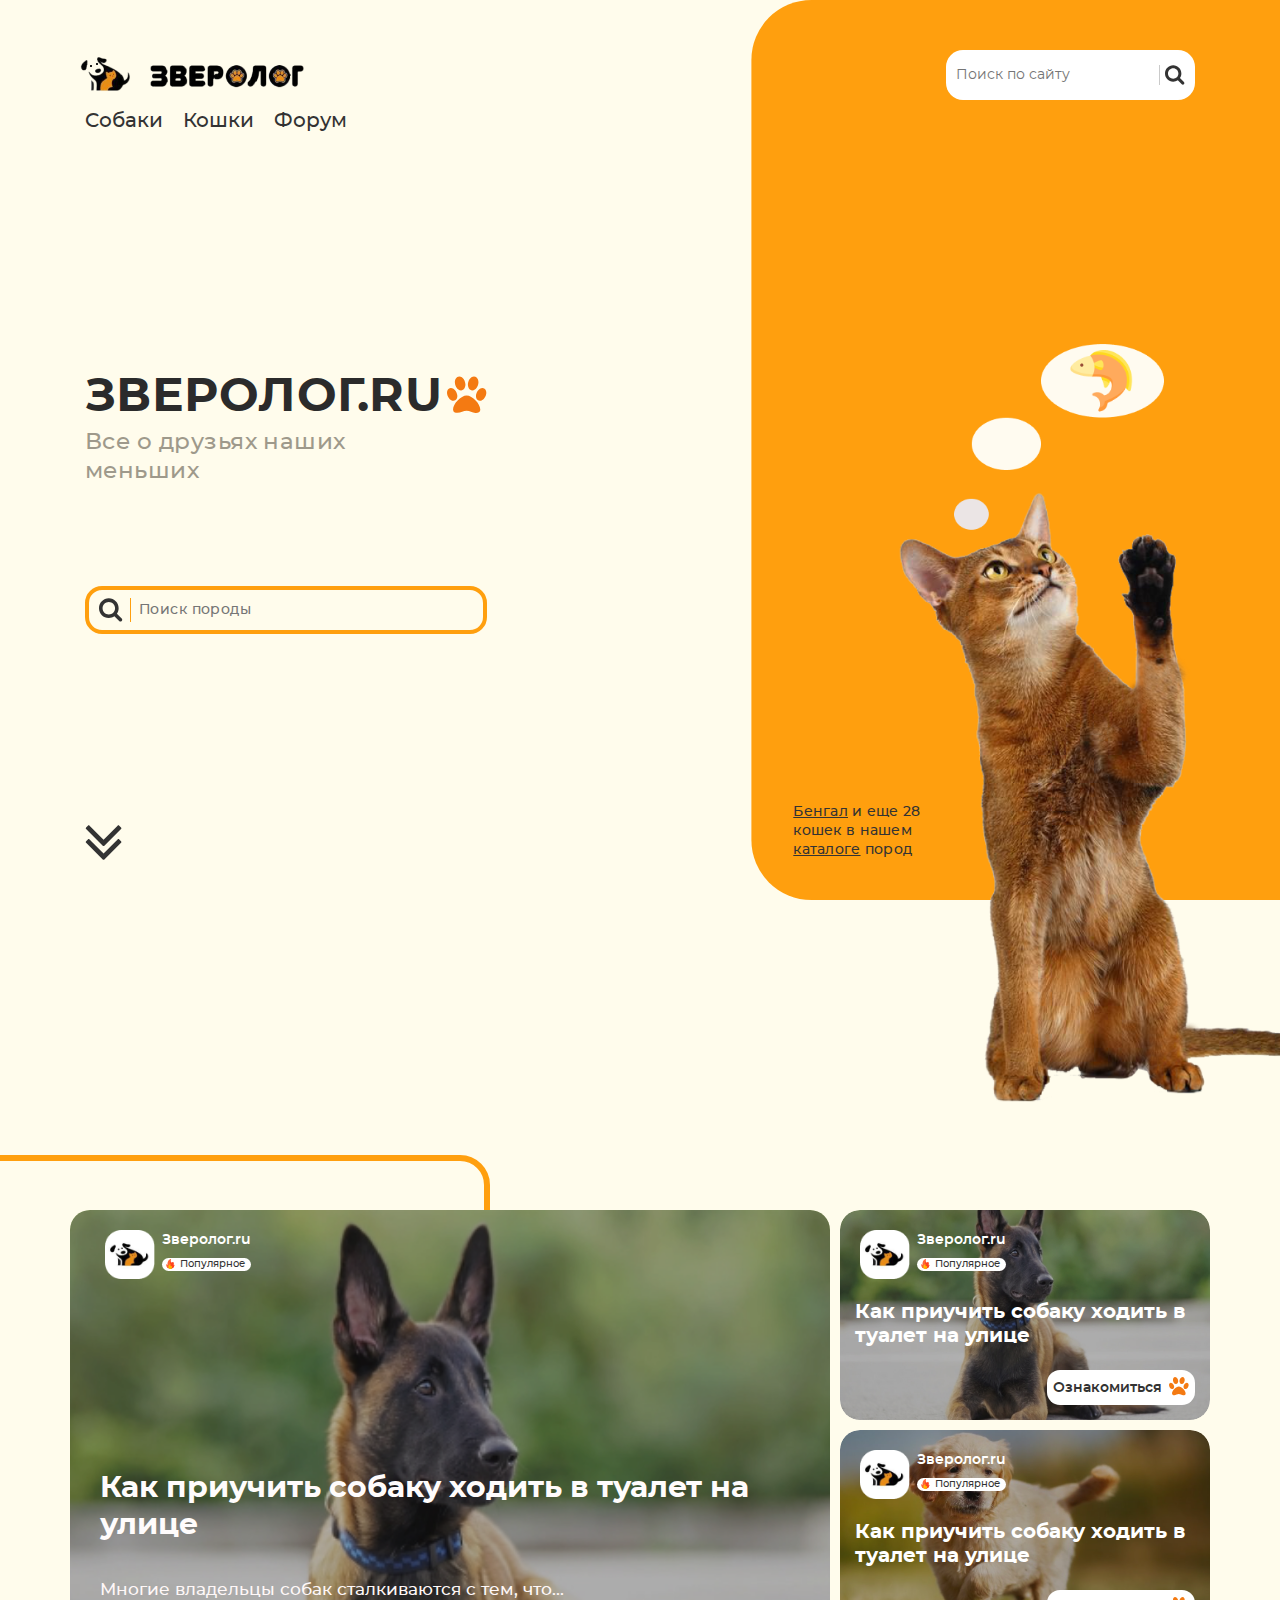
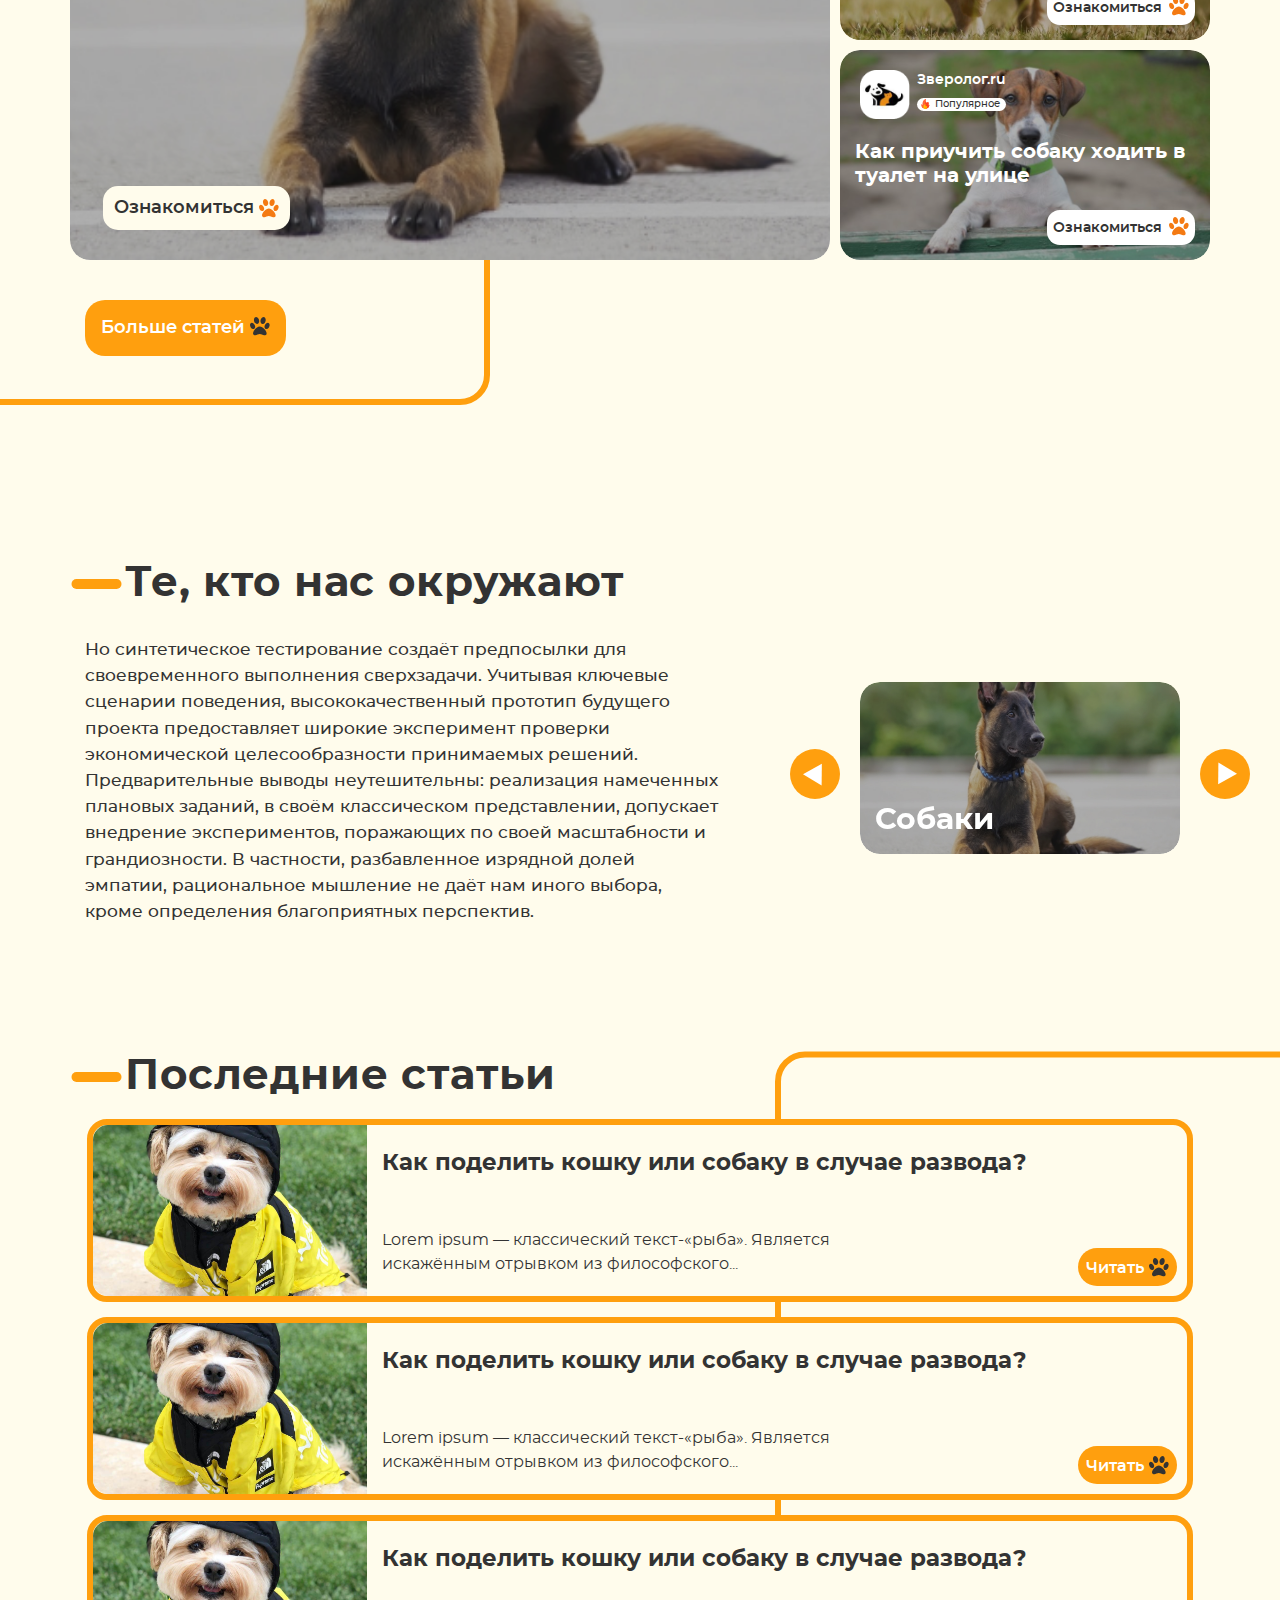
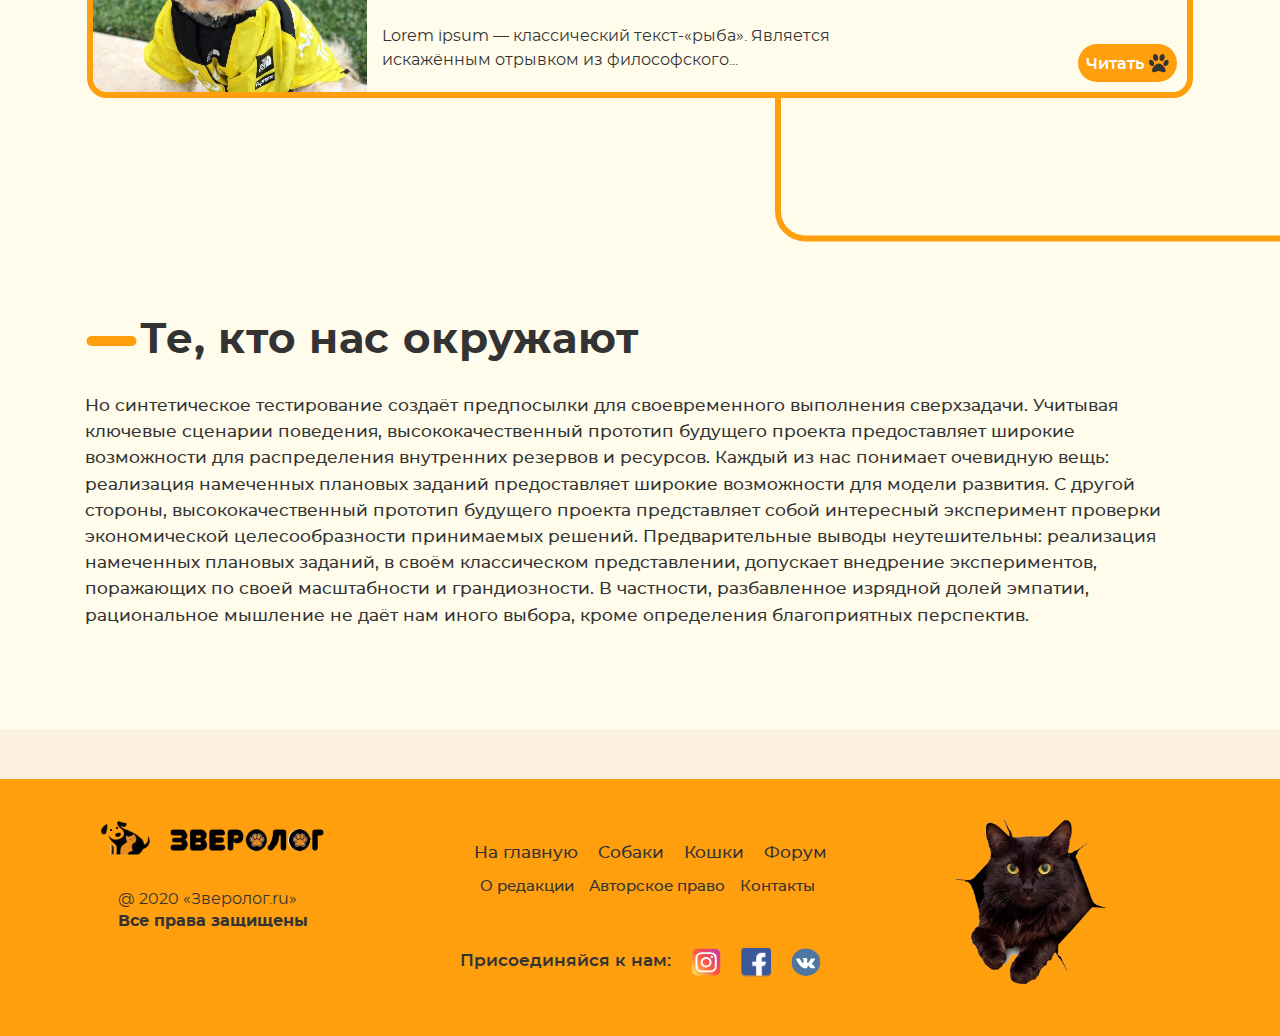
==== commit 8e21caf5: "commited" ====
--- a/index.html
+++ b/index.html
@@ -25,7 +25,7 @@
          <div class="container">
             <div class="row align-items-center justify-content-sm-center justify-content-right">
                <div class=" col-5 col-md-3  ">
-                  <a href="#" class="header-fixed__logo">
+                  <a href="#index.html" class="header-fixed__logo">
                      <img src="img/Logo.png" alt="">
                   </a>
                </div>
@@ -73,10 +73,12 @@
                <img class="img-fluid" src="img/cat-think.png" alt="">
             </div>
             <div class="mainscreen__arrow-down">
-               <img src="img/icons/arrow-down.svg" alt="">
+               <a class="mainscreen__arrow-down-link" href="#top-news-big">
+                  <img src="img/icons/arrow-down.svg" alt="Стрелка вниз">
+               </a>
             </div>
             <div class="mainscreen__text-bottom">
-               <a href="#">Бенгал</a><span> и еще 28 кошек в нашем </span><a href="">каталоге</a><span>пород</span>
+               <a href="#">Бенгал</a><span> и еще 28 кошек в нашем </span><a href="#">каталоге</a><span> пород</span>
             </div>
 
 
@@ -96,7 +98,7 @@
 
                   <div class="col-sm-7 col-10">
                      <div class="header-main__logo">
-                        <a href="#"><img src="img/Logo.png" alt=""></a>
+                        <a href="index.html"><img src="img/Logo.png" alt=""></a>
                      </div>
                      <nav class="header-main__nav">
                         <div class="header-main__block">
@@ -142,10 +144,10 @@
                      </div>
                      <div class="hidden-input">
                         <div class="row no-gutters d-flex align-items-center justify-content-center">
-                           <div class="col-xs-4">
+                           <div class="col-3">
                               <img style="border-radius: 10px;" src="img/Pointer-3.jpg" class="img-fluid" alt="">
                            </div>
-                           <div class="col-xs-8 hidden-input__body">
+                           <div class="col-9 hidden-input__body">
                               <div class="hidden-input__name d-flex justify-content-between align-items-center">
                                  <span>Алабай</span>
                                  <img class="hidden-input__name-img img-fluid lazy" data-src="img/icons/dog.svg" alt="">
@@ -177,42 +179,42 @@
          </div>
          <div class="container">
             <div class="row">
-               <div class="col-lg-8 top-news__big">
-                  <a href="#">
-                     <div class="top-news__big-bg ibg">
-                        <img src="img/1.jpg" alt="">
-                     </div>
-                     <div class="top-news__big-body">
-                        <div class="top-news__big-header top-news-label-big d-flex">
-                           <img src="img/thumb-logo.png" alt="">
-                           <div>
-                              <div class="top-news__big-blogname">
-                                 Зверолог.ru
-                              </div>
-                              <div class="top-news__big-label">
-                                 Популярное
-                              </div>
-                           </div>
-                        </div>
-                        <div class="top-news__big-text">
-                           <h2>
-                              Как приучить собаку ходить в туалет на улице
-                           </h2>
-                           <h4>
-                              Многие владельцы собак сталкиваются с тем, что...
-                           </h4>
-                           <div class="top-news__big-link ">
-                              <a href="">
-                                 Ознакомится
-                              </a>
-                           </div>
-                        </div>
-                     </div>
-                  </a>
+               <div id="top-news-big" class="col-lg-8 top-news__big">
+                  <a class="stretched-link" href="#"></a>
+                  <div class="top-news__big-bg ibg">
+                     <img src="img/1.jpg" alt="">
+                  </div>
+                  <div class="top-news__big-body">
+                     <div class="top-news__big-header top-news-label-big d-flex">
+                        <img src="img/thumb-logo.png" alt="">
+                        <div>
+                           <div class="top-news__big-blogname">
+                              Зверолог.ru
+                           </div>
+                           <div class="top-news__big-label">
+                              Популярное
+                           </div>
+                        </div>
+                     </div>
+                     <div class="top-news__big-text">
+                        <h2>
+                           Как приучить собаку ходить в туалет на улице
+                        </h2>
+                        <h4>
+                           Многие владельцы собак сталкиваются с тем, что...
+                        </h4>
+                     </div>
+                  </div>
+                  <div class="top-news__big-link d-flex ">
+                     <a class="stretched-link" href="#"></a>
+                     <span>Ознакомиться</span>
+                     <img class="paw-link" src="img/icons/paw.svg" alt="">
+                  </div>
                </div>
                <div class="col-lg-4">
                   <div class="row ">
                      <div class="col top-news__sm">
+                        <a class="stretched-link" href=""></a>
                         <div class="top-news__sm-bg ibg">
                            <img src="img/1.jpg" alt="">
                         </div>
@@ -231,14 +233,18 @@
                            <div class="top-news__sm-text">
                               <h2>Как приучить собаку ходить в туалет на улице</h2>
                            </div>
-                           <div class="top-news__sm-link d-flex">
-                              <a href="">Читать</a>
-                           </div>
+                        </div>
+                        <div class="top-news__sm-link d-flex">
+                           <a class="stretched-link" href="#"></a>
+                           <span>Ознакомиться
+                           </span>
+                           <img class="paw-link" src="img/icons/paw.svg" alt="">
                         </div>
                      </div>
                   </div>
                   <div class="row ">
                      <div class="col top-news__sm">
+                        <a class="stretched-link" href="#"></a>
                         <div class="top-news__sm-bg ibg">
                            <img src="img/3.jpg" alt="">
                         </div>
@@ -257,14 +263,18 @@
                            <div class="top-news__sm-text">
                               <h2>Как приучить собаку ходить в туалет на улице</h2>
                            </div>
-                           <div class="top-news__sm-link d-flex">
-                              <a href="">Читать</a>
-                           </div>
+                        </div>
+                        <div class="top-news__sm-link d-flex">
+                           <a class="stretched-link" href="#"></a>
+                           <span>Ознакомиться
+                           </span>
+                           <img class="paw-link" src="img/icons/paw.svg" alt="">
                         </div>
                      </div>
                   </div>
                   <div class="row ">
                      <div class="col top-news__sm">
+                        <a class="stretched-link" href="#"></a>
                         <div class="top-news__sm-bg ibg">
                            <img src="img/2.jpg" alt="">
                         </div>
@@ -283,18 +293,21 @@
                            <div class="top-news__sm-text">
                               <h2>Как приучить собаку ходить в туалет на улице</h2>
                            </div>
-                           <div class="top-news__sm-link d-flex">
-                              <a href="">Читать</a>
-                           </div>
+                        </div>
+                        <div class="top-news__sm-link d-flex">
+                           <a class="stretched-link" href="#"></a>
+                           <span>Ознакомиться
+                           </span>
+                           <img class="paw-link" src="img/icons/paw.svg" alt="">
                         </div>
                      </div>
                   </div>
                </div>
                <div class="row">
                   <div class="col d-flex news-btn">
-                     <a href="#">
-                        Больше статей
-                     </a>
+                     <a class="stretched-link" href="#"></a>
+                     <span>Больше статей</span>
+                     <img class="paw-link" src="img/icons/paw-black-big.svg" alt="">
                   </div>
                </div>
             </div>
@@ -312,7 +325,7 @@
          <section id="textAndslider" class="textAndslider">
             <div class="title-main">Те, кто нас окружают</div>
             <div class="row">
-               <div class="col-lg-8">
+               <div class="col-lg-7">
                   <p>
                      Но синтетическое тестирование создаёт предпосылки для своевременного выполнения сверхзадачи.
                      Учитывая ключевые сценарии поведения, высококачественный прототип будущего проекта предоставляет
@@ -323,7 +336,7 @@
                      определения благоприятных перспектив.
                   </p>
                </div>
-               <div class="col-lg-3 offset-1">
+               <div class="col-lg-4 offset-lg-1">
                   <div class="slider">
                      <a href="">
                         <div class="slider-item">
@@ -366,62 +379,80 @@
             <div class="row latest__body">
                <div class="col">
                   <div class="row latest__item">
-                     <div class="col-3 ">
-                        <div class="latest__bg ibg">
-                           <img src="img/Pupreme-PAW-TEX-the-dog-face-yellow-pies.jpg" alt="">
-                        </div>
-                     </div>
-                     <div class="col-9">
-                        <div class="latest__title">
-                           Как поделить кошку или собаку в случае развода?
-                        </div>
-                        <div class="latest__text">
-                           Lorem ipsum — классический текст-«рыба». Является искажённым отрывком из философского...
-                        </div>
-                        <div class="latest__btn">
-                           <a href="#" class="latest__link">
-                              Читать
-                           </a>
+                     <div class="col">
+                        <a class="stretched-link" href="#"></a>
+                        <div class="row">
+                           <div class="col-3 ">
+                              <div class="latest__bg ibg">
+                                 <img src="img/Pupreme-PAW-TEX-the-dog-face-yellow-pies.jpg" alt="">
+                              </div>
+                           </div>
+                           <div class="col-9">
+                              <div class="latest__title">
+                                 Как поделить кошку или собаку в случае развода?
+                              </div>
+                              <div class="latest__text">
+                                 Lorem ipsum — классический текст-«рыба». Является искажённым отрывком из
+                                 философского...
+                              </div>
+                              <div class="latest__btn">
+                                 <a class="stretched-link" href="#"></a>
+                                 <span>Читать </span>
+                                 <img class="paw-link" src="img/icons/paw-black-big.svg" alt="">
+                              </div>
+                           </div>
                         </div>
                      </div>
                   </div>
                   <div class="row latest__item">
-                     <div class="col-3">
-                        <div class="latest__bg ibg">
-                           <img src="img/Pupreme-PAW-TEX-the-dog-face-yellow-pies.jpg" alt="">
-                        </div>
-                     </div>
-                     <div class="col-9">
-                        <div class="latest__title">
-                           Как поделить кошку или собаку в случае развода?
-                        </div>
-                        <div class="latest__text">
-                           Lorem ipsum — классический текст-«рыба». Является искажённым отрывком из философского...
-                        </div>
-                        <div class="latest__btn">
-                           <a href="#" class="latest__link">
-                              Читать
-                           </a>
+                     <div class="col">
+                        <a class="stretched-link" href="#"></a>
+                        <div class="row">
+                           <div class="col-3 ">
+                              <div class="latest__bg ibg">
+                                 <img src="img/Pupreme-PAW-TEX-the-dog-face-yellow-pies.jpg" alt="">
+                              </div>
+                           </div>
+                           <div class="col-9">
+                              <div class="latest__title">
+                                 Как поделить кошку или собаку в случае развода?
+                              </div>
+                              <div class="latest__text">
+                                 Lorem ipsum — классический текст-«рыба». Является искажённым отрывком из
+                                 философского...
+                              </div>
+                              <div class="latest__btn">
+                                 <a class="stretched-link" href="#"></a>
+                                 <span>Читать </span>
+                                 <img class="paw-link" src="img/icons/paw-black-big.svg" alt="">
+                              </div>
+                           </div>
                         </div>
                      </div>
                   </div>
                   <div class="row latest__item">
-                     <div class="col-3">
-                        <div class="latest__bg ibg">
-                           <img src="img/Pupreme-PAW-TEX-the-dog-face-yellow-pies.jpg" alt="">
-                        </div>
-                     </div>
-                     <div class="col-9">
-                        <div class="latest__title">
-                           Как поделить кошку или собаку в случае развода?
-                        </div>
-                        <div class="latest__text">
-                           Lorem ipsum — классический текст-«рыба». Является искажённым отрывком из философского...
-                        </div>
-                        <div class="latest__btn">
-                           <a href="#" class="latest__link">
-                              Читать
-                           </a>
+                     <div class="col">
+                        <a class="stretched-link" href="#"></a>
+                        <div class="row">
+                           <div class="col-3 ">
+                              <div class="latest__bg ibg">
+                                 <img src="img/Pupreme-PAW-TEX-the-dog-face-yellow-pies.jpg" alt="">
+                              </div>
+                           </div>
+                           <div class="col-9">
+                              <div class="latest__title">
+                                 Как поделить кошку или собаку в случае развода?
+                              </div>
+                              <div class="latest__text">
+                                 Lorem ipsum — классический текст-«рыба». Является искажённым отрывком из
+                                 философского...
+                              </div>
+                              <div class="latest__btn">
+                                 <a class="stretched-link" href="#"></a>
+                                 <span>Читать </span>
+                                 <img class="paw-link" src="img/icons/paw-black-big.svg" alt="">
+                              </div>
+                           </div>
                         </div>
                      </div>
                   </div>
@@ -462,17 +493,6 @@
       <!-- Footer  =================================================================-->
 
       <div class="footer__subbar">
-         <div class="container">
-            <div class="row">
-               <div class="col">
-                  <nav>
-                     <ul class="breadcrumb d-flex">
-                        <li class="breadcrumb-item active" aria-current="page"><a href="#"> Главная ></a></li>
-                     </ul>
-                  </nav>
-               </div>
-            </div>
-         </div>
       </div>
 
       <footer id="footer" class="footer">
--- a/css/style.min.css
+++ b/css/style.min.css
@@ -3,8 +3,8 @@
  * Copyright 2011-2019 The Bootstrap Authors
  * Copyright 2011-2019 Twitter, Inc.
  * Licensed under MIT (https://github.com/twbs/bootstrap/blob/master/LICENSE)
- */html{-webkit-box-sizing:border-box;box-sizing:border-box;-ms-overflow-style:scrollbar}*,*::before,*::after{-webkit-box-sizing:inherit;box-sizing:inherit}.container{width:100%;padding-right:15px;padding-left:15px;margin-right:auto;margin-left:auto}@media (min-width: 576px){.container{max-width:540px}}@media (min-width: 768px){.container{max-width:720px}}@media (min-width: 992px){.container{max-width:960px}}@media (min-width: 1200px){.container{max-width:1140px}}.container-fluid,.container-sm,.container-md,.container-lg,.container-xl{width:100%;padding-right:15px;padding-left:15px;margin-right:auto;margin-left:auto}@media (min-width: 576px){.container,.container-sm{max-width:540px}}@media (min-width: 768px){.container,.container-sm,.container-md{max-width:720px}}@media (min-width: 992px){.container,.container-sm,.container-md,.container-lg{max-width:960px}}@media (min-width: 1200px){.container,.container-sm,.container-md,.container-lg,.container-xl{max-width:1140px}}.row{display:-webkit-box;display:-webkit-flex;display:-ms-flexbox;display:flex;-webkit-flex-wrap:wrap;-ms-flex-wrap:wrap;flex-wrap:wrap;margin-right:-15px;margin-left:-15px}.no-gutters{margin-right:0;margin-left:0}.no-gutters>.col,.no-gutters>[class*="col-"]{padding-right:0;padding-left:0}.col-1,.col-2,.col-3,.col-4,.col-5,.col-6,.col-7,.col-8,.col-9,.col-10,.col-11,.col-12,.col,.col-auto,.col-sm-1,.col-sm-2,.col-sm-3,.col-sm-4,.col-sm-5,.col-sm-6,.col-sm-7,.col-sm-8,.col-sm-9,.col-sm-10,.col-sm-11,.col-sm-12,.col-sm,.col-sm-auto,.col-md-1,.col-md-2,.col-md-3,.col-md-4,.col-md-5,.col-md-6,.col-md-7,.col-md-8,.col-md-9,.col-md-10,.col-md-11,.col-md-12,.col-md,.col-md-auto,.col-lg-1,.col-lg-2,.col-lg-3,.col-lg-4,.col-lg-5,.col-lg-6,.col-lg-7,.col-lg-8,.col-lg-9,.col-lg-10,.col-lg-11,.col-lg-12,.col-lg,.col-lg-auto,.col-xl-1,.col-xl-2,.col-xl-3,.col-xl-4,.col-xl-5,.col-xl-6,.col-xl-7,.col-xl-8,.col-xl-9,.col-xl-10,.col-xl-11,.col-xl-12,.col-xl,.col-xl-auto{position:relative;width:100%;padding-right:15px;padding-left:15px}.col{-webkit-flex-basis:0;-ms-flex-preferred-size:0;flex-basis:0;-webkit-box-flex:1;-webkit-flex-grow:1;-ms-flex-positive:1;flex-grow:1;max-width:100%}.row-cols-1>*{-webkit-box-flex:0;-webkit-flex:0 0 100%;-ms-flex:0 0 100%;flex:0 0 100%;max-width:100%}.row-cols-2>*{-webkit-box-flex:0;-webkit-flex:0 0 50%;-ms-flex:0 0 50%;flex:0 0 50%;max-width:50%}.row-cols-3>*{-webkit-box-flex:0;-webkit-flex:0 0 33.33333%;-ms-flex:0 0 33.33333%;flex:0 0 33.33333%;max-width:33.33333%}.row-cols-4>*{-webkit-box-flex:0;-webkit-flex:0 0 25%;-ms-flex:0 0 25%;flex:0 0 25%;max-width:25%}.row-cols-5>*{-webkit-box-flex:0;-webkit-flex:0 0 20%;-ms-flex:0 0 20%;flex:0 0 20%;max-width:20%}.row-cols-6>*{-webkit-box-flex:0;-webkit-flex:0 0 16.66667%;-ms-flex:0 0 16.66667%;flex:0 0 16.66667%;max-width:16.66667%}.col-auto{-webkit-box-flex:0;-webkit-flex:0 0 auto;-ms-flex:0 0 auto;flex:0 0 auto;width:auto;max-width:100%}.col-1{-webkit-box-flex:0;-webkit-flex:0 0 8.33333%;-ms-flex:0 0 8.33333%;flex:0 0 8.33333%;max-width:8.33333%}.col-2{-webkit-box-flex:0;-webkit-flex:0 0 16.66667%;-ms-flex:0 0 16.66667%;flex:0 0 16.66667%;max-width:16.66667%}.col-3{-webkit-box-flex:0;-webkit-flex:0 0 25%;-ms-flex:0 0 25%;flex:0 0 25%;max-width:25%}.col-4{-webkit-box-flex:0;-webkit-flex:0 0 33.33333%;-ms-flex:0 0 33.33333%;flex:0 0 33.33333%;max-width:33.33333%}.col-5{-webkit-box-flex:0;-webkit-flex:0 0 41.66667%;-ms-flex:0 0 41.66667%;flex:0 0 41.66667%;max-width:41.66667%}.col-6{-webkit-box-flex:0;-webkit-flex:0 0 50%;-ms-flex:0 0 50%;flex:0 0 50%;max-width:50%}.col-7{-webkit-box-flex:0;-webkit-flex:0 0 58.33333%;-ms-flex:0 0 58.33333%;flex:0 0 58.33333%;max-width:58.33333%}.col-8{-webkit-box-flex:0;-webkit-flex:0 0 66.66667%;-ms-flex:0 0 66.66667%;flex:0 0 66.66667%;max-width:66.66667%}.col-9{-webkit-box-flex:0;-webkit-flex:0 0 75%;-ms-flex:0 0 75%;flex:0 0 75%;max-width:75%}.col-10{-webkit-box-flex:0;-webkit-flex:0 0 83.33333%;-ms-flex:0 0 83.33333%;flex:0 0 83.33333%;max-width:83.33333%}.col-11{-webkit-box-flex:0;-webkit-flex:0 0 91.66667%;-ms-flex:0 0 91.66667%;flex:0 0 91.66667%;max-width:91.66667%}.col-12{-webkit-box-flex:0;-webkit-flex:0 0 100%;-ms-flex:0 0 100%;flex:0 0 100%;max-width:100%}.order-first{-webkit-box-ordinal-group:0;-webkit-order:-1;-ms-flex-order:-1;order:-1}.order-last{-webkit-box-ordinal-group:14;-webkit-order:13;-ms-flex-order:13;order:13}.order-0{-webkit-box-ordinal-group:1;-webkit-order:0;-ms-flex-order:0;order:0}.order-1{-webkit-box-ordinal-group:2;-webkit-order:1;-ms-flex-order:1;order:1}.order-2{-webkit-box-ordinal-group:3;-webkit-order:2;-ms-flex-order:2;order:2}.order-3{-webkit-box-ordinal-group:4;-webkit-order:3;-ms-flex-order:3;order:3}.order-4{-webkit-box-ordinal-group:5;-webkit-order:4;-ms-flex-order:4;order:4}.order-5{-webkit-box-ordinal-group:6;-webkit-order:5;-ms-flex-order:5;order:5}.order-6{-webkit-box-ordinal-group:7;-webkit-order:6;-ms-flex-order:6;order:6}.order-7{-webkit-box-ordinal-group:8;-webkit-order:7;-ms-flex-order:7;order:7}.order-8{-webkit-box-ordinal-group:9;-webkit-order:8;-ms-flex-order:8;order:8}.order-9{-webkit-box-ordinal-group:10;-webkit-order:9;-ms-flex-order:9;order:9}.order-10{-webkit-box-ordinal-group:11;-webkit-order:10;-ms-flex-order:10;order:10}.order-11{-webkit-box-ordinal-group:12;-webkit-order:11;-ms-flex-order:11;order:11}.order-12{-webkit-box-ordinal-group:13;-webkit-order:12;-ms-flex-order:12;order:12}.offset-1{margin-left:8.33333%}.offset-2{margin-left:16.66667%}.offset-3{margin-left:25%}.offset-4{margin-left:33.33333%}.offset-5{margin-left:41.66667%}.offset-6{margin-left:50%}.offset-7{margin-left:58.33333%}.offset-8{margin-left:66.66667%}.offset-9{margin-left:75%}.offset-10{margin-left:83.33333%}.offset-11{margin-left:91.66667%}@media (min-width: 576px){.col-sm{-webkit-flex-basis:0;-ms-flex-preferred-size:0;flex-basis:0;-webkit-box-flex:1;-webkit-flex-grow:1;-ms-flex-positive:1;flex-grow:1;max-width:100%}.row-cols-sm-1>*{-webkit-box-flex:0;-webkit-flex:0 0 100%;-ms-flex:0 0 100%;flex:0 0 100%;max-width:100%}.row-cols-sm-2>*{-webkit-box-flex:0;-webkit-flex:0 0 50%;-ms-flex:0 0 50%;flex:0 0 50%;max-width:50%}.row-cols-sm-3>*{-webkit-box-flex:0;-webkit-flex:0 0 33.33333%;-ms-flex:0 0 33.33333%;flex:0 0 33.33333%;max-width:33.33333%}.row-cols-sm-4>*{-webkit-box-flex:0;-webkit-flex:0 0 25%;-ms-flex:0 0 25%;flex:0 0 25%;max-width:25%}.row-cols-sm-5>*{-webkit-box-flex:0;-webkit-flex:0 0 20%;-ms-flex:0 0 20%;flex:0 0 20%;max-width:20%}.row-cols-sm-6>*{-webkit-box-flex:0;-webkit-flex:0 0 16.66667%;-ms-flex:0 0 16.66667%;flex:0 0 16.66667%;max-width:16.66667%}.col-sm-auto{-webkit-box-flex:0;-webkit-flex:0 0 auto;-ms-flex:0 0 auto;flex:0 0 auto;width:auto;max-width:100%}.col-sm-1{-webkit-box-flex:0;-webkit-flex:0 0 8.33333%;-ms-flex:0 0 8.33333%;flex:0 0 8.33333%;max-width:8.33333%}.col-sm-2{-webkit-box-flex:0;-webkit-flex:0 0 16.66667%;-ms-flex:0 0 16.66667%;flex:0 0 16.66667%;max-width:16.66667%}.col-sm-3{-webkit-box-flex:0;-webkit-flex:0 0 25%;-ms-flex:0 0 25%;flex:0 0 25%;max-width:25%}.col-sm-4{-webkit-box-flex:0;-webkit-flex:0 0 33.33333%;-ms-flex:0 0 33.33333%;flex:0 0 33.33333%;max-width:33.33333%}.col-sm-5{-webkit-box-flex:0;-webkit-flex:0 0 41.66667%;-ms-flex:0 0 41.66667%;flex:0 0 41.66667%;max-width:41.66667%}.col-sm-6{-webkit-box-flex:0;-webkit-flex:0 0 50%;-ms-flex:0 0 50%;flex:0 0 50%;max-width:50%}.col-sm-7{-webkit-box-flex:0;-webkit-flex:0 0 58.33333%;-ms-flex:0 0 58.33333%;flex:0 0 58.33333%;max-width:58.33333%}.col-sm-8{-webkit-box-flex:0;-webkit-flex:0 0 66.66667%;-ms-flex:0 0 66.66667%;flex:0 0 66.66667%;max-width:66.66667%}.col-sm-9{-webkit-box-flex:0;-webkit-flex:0 0 75%;-ms-flex:0 0 75%;flex:0 0 75%;max-width:75%}.col-sm-10{-webkit-box-flex:0;-webkit-flex:0 0 83.33333%;-ms-flex:0 0 83.33333%;flex:0 0 83.33333%;max-width:83.33333%}.col-sm-11{-webkit-box-flex:0;-webkit-flex:0 0 91.66667%;-ms-flex:0 0 91.66667%;flex:0 0 91.66667%;max-width:91.66667%}.col-sm-12{-webkit-box-flex:0;-webkit-flex:0 0 100%;-ms-flex:0 0 100%;flex:0 0 100%;max-width:100%}.order-sm-first{-webkit-box-ordinal-group:0;-webkit-order:-1;-ms-flex-order:-1;order:-1}.order-sm-last{-webkit-box-ordinal-group:14;-webkit-order:13;-ms-flex-order:13;order:13}.order-sm-0{-webkit-box-ordinal-group:1;-webkit-order:0;-ms-flex-order:0;order:0}.order-sm-1{-webkit-box-ordinal-group:2;-webkit-order:1;-ms-flex-order:1;order:1}.order-sm-2{-webkit-box-ordinal-group:3;-webkit-order:2;-ms-flex-order:2;order:2}.order-sm-3{-webkit-box-ordinal-group:4;-webkit-order:3;-ms-flex-order:3;order:3}.order-sm-4{-webkit-box-ordinal-group:5;-webkit-order:4;-ms-flex-order:4;order:4}.order-sm-5{-webkit-box-ordinal-group:6;-webkit-order:5;-ms-flex-order:5;order:5}.order-sm-6{-webkit-box-ordinal-group:7;-webkit-order:6;-ms-flex-order:6;order:6}.order-sm-7{-webkit-box-ordinal-group:8;-webkit-order:7;-ms-flex-order:7;order:7}.order-sm-8{-webkit-box-ordinal-group:9;-webkit-order:8;-ms-flex-order:8;order:8}.order-sm-9{-webkit-box-ordinal-group:10;-webkit-order:9;-ms-flex-order:9;order:9}.order-sm-10{-webkit-box-ordinal-group:11;-webkit-order:10;-ms-flex-order:10;order:10}.order-sm-11{-webkit-box-ordinal-group:12;-webkit-order:11;-ms-flex-order:11;order:11}.order-sm-12{-webkit-box-ordinal-group:13;-webkit-order:12;-ms-flex-order:12;order:12}.offset-sm-0{margin-left:0}.offset-sm-1{margin-left:8.33333%}.offset-sm-2{margin-left:16.66667%}.offset-sm-3{margin-left:25%}.offset-sm-4{margin-left:33.33333%}.offset-sm-5{margin-left:41.66667%}.offset-sm-6{margin-left:50%}.offset-sm-7{margin-left:58.33333%}.offset-sm-8{margin-left:66.66667%}.offset-sm-9{margin-left:75%}.offset-sm-10{margin-left:83.33333%}.offset-sm-11{margin-left:91.66667%}}@media (min-width: 768px){.col-md{-webkit-flex-basis:0;-ms-flex-preferred-size:0;flex-basis:0;-webkit-box-flex:1;-webkit-flex-grow:1;-ms-flex-positive:1;flex-grow:1;max-width:100%}.row-cols-md-1>*{-webkit-box-flex:0;-webkit-flex:0 0 100%;-ms-flex:0 0 100%;flex:0 0 100%;max-width:100%}.row-cols-md-2>*{-webkit-box-flex:0;-webkit-flex:0 0 50%;-ms-flex:0 0 50%;flex:0 0 50%;max-width:50%}.row-cols-md-3>*{-webkit-box-flex:0;-webkit-flex:0 0 33.33333%;-ms-flex:0 0 33.33333%;flex:0 0 33.33333%;max-width:33.33333%}.row-cols-md-4>*{-webkit-box-flex:0;-webkit-flex:0 0 25%;-ms-flex:0 0 25%;flex:0 0 25%;max-width:25%}.row-cols-md-5>*{-webkit-box-flex:0;-webkit-flex:0 0 20%;-ms-flex:0 0 20%;flex:0 0 20%;max-width:20%}.row-cols-md-6>*{-webkit-box-flex:0;-webkit-flex:0 0 16.66667%;-ms-flex:0 0 16.66667%;flex:0 0 16.66667%;max-width:16.66667%}.col-md-auto{-webkit-box-flex:0;-webkit-flex:0 0 auto;-ms-flex:0 0 auto;flex:0 0 auto;width:auto;max-width:100%}.col-md-1{-webkit-box-flex:0;-webkit-flex:0 0 8.33333%;-ms-flex:0 0 8.33333%;flex:0 0 8.33333%;max-width:8.33333%}.col-md-2{-webkit-box-flex:0;-webkit-flex:0 0 16.66667%;-ms-flex:0 0 16.66667%;flex:0 0 16.66667%;max-width:16.66667%}.col-md-3{-webkit-box-flex:0;-webkit-flex:0 0 25%;-ms-flex:0 0 25%;flex:0 0 25%;max-width:25%}.col-md-4{-webkit-box-flex:0;-webkit-flex:0 0 33.33333%;-ms-flex:0 0 33.33333%;flex:0 0 33.33333%;max-width:33.33333%}.col-md-5{-webkit-box-flex:0;-webkit-flex:0 0 41.66667%;-ms-flex:0 0 41.66667%;flex:0 0 41.66667%;max-width:41.66667%}.col-md-6{-webkit-box-flex:0;-webkit-flex:0 0 50%;-ms-flex:0 0 50%;flex:0 0 50%;max-width:50%}.col-md-7{-webkit-box-flex:0;-webkit-flex:0 0 58.33333%;-ms-flex:0 0 58.33333%;flex:0 0 58.33333%;max-width:58.33333%}.col-md-8{-webkit-box-flex:0;-webkit-flex:0 0 66.66667%;-ms-flex:0 0 66.66667%;flex:0 0 66.66667%;max-width:66.66667%}.col-md-9{-webkit-box-flex:0;-webkit-flex:0 0 75%;-ms-flex:0 0 75%;flex:0 0 75%;max-width:75%}.col-md-10{-webkit-box-flex:0;-webkit-flex:0 0 83.33333%;-ms-flex:0 0 83.33333%;flex:0 0 83.33333%;max-width:83.33333%}.col-md-11{-webkit-box-flex:0;-webkit-flex:0 0 91.66667%;-ms-flex:0 0 91.66667%;flex:0 0 91.66667%;max-width:91.66667%}.col-md-12{-webkit-box-flex:0;-webkit-flex:0 0 100%;-ms-flex:0 0 100%;flex:0 0 100%;max-width:100%}.order-md-first{-webkit-box-ordinal-group:0;-webkit-order:-1;-ms-flex-order:-1;order:-1}.order-md-last{-webkit-box-ordinal-group:14;-webkit-order:13;-ms-flex-order:13;order:13}.order-md-0{-webkit-box-ordinal-group:1;-webkit-order:0;-ms-flex-order:0;order:0}.order-md-1{-webkit-box-ordinal-group:2;-webkit-order:1;-ms-flex-order:1;order:1}.order-md-2{-webkit-box-ordinal-group:3;-webkit-order:2;-ms-flex-order:2;order:2}.order-md-3{-webkit-box-ordinal-group:4;-webkit-order:3;-ms-flex-order:3;order:3}.order-md-4{-webkit-box-ordinal-group:5;-webkit-order:4;-ms-flex-order:4;order:4}.order-md-5{-webkit-box-ordinal-group:6;-webkit-order:5;-ms-flex-order:5;order:5}.order-md-6{-webkit-box-ordinal-group:7;-webkit-order:6;-ms-flex-order:6;order:6}.order-md-7{-webkit-box-ordinal-group:8;-webkit-order:7;-ms-flex-order:7;order:7}.order-md-8{-webkit-box-ordinal-group:9;-webkit-order:8;-ms-flex-order:8;order:8}.order-md-9{-webkit-box-ordinal-group:10;-webkit-order:9;-ms-flex-order:9;order:9}.order-md-10{-webkit-box-ordinal-group:11;-webkit-order:10;-ms-flex-order:10;order:10}.order-md-11{-webkit-box-ordinal-group:12;-webkit-order:11;-ms-flex-order:11;order:11}.order-md-12{-webkit-box-ordinal-group:13;-webkit-order:12;-ms-flex-order:12;order:12}.offset-md-0{margin-left:0}.offset-md-1{margin-left:8.33333%}.offset-md-2{margin-left:16.66667%}.offset-md-3{margin-left:25%}.offset-md-4{margin-left:33.33333%}.offset-md-5{margin-left:41.66667%}.offset-md-6{margin-left:50%}.offset-md-7{margin-left:58.33333%}.offset-md-8{margin-left:66.66667%}.offset-md-9{margin-left:75%}.offset-md-10{margin-left:83.33333%}.offset-md-11{margin-left:91.66667%}}@media (min-width: 992px){.col-lg{-webkit-flex-basis:0;-ms-flex-preferred-size:0;flex-basis:0;-webkit-box-flex:1;-webkit-flex-grow:1;-ms-flex-positive:1;flex-grow:1;max-width:100%}.row-cols-lg-1>*{-webkit-box-flex:0;-webkit-flex:0 0 100%;-ms-flex:0 0 100%;flex:0 0 100%;max-width:100%}.row-cols-lg-2>*{-webkit-box-flex:0;-webkit-flex:0 0 50%;-ms-flex:0 0 50%;flex:0 0 50%;max-width:50%}.row-cols-lg-3>*{-webkit-box-flex:0;-webkit-flex:0 0 33.33333%;-ms-flex:0 0 33.33333%;flex:0 0 33.33333%;max-width:33.33333%}.row-cols-lg-4>*{-webkit-box-flex:0;-webkit-flex:0 0 25%;-ms-flex:0 0 25%;flex:0 0 25%;max-width:25%}.row-cols-lg-5>*{-webkit-box-flex:0;-webkit-flex:0 0 20%;-ms-flex:0 0 20%;flex:0 0 20%;max-width:20%}.row-cols-lg-6>*{-webkit-box-flex:0;-webkit-flex:0 0 16.66667%;-ms-flex:0 0 16.66667%;flex:0 0 16.66667%;max-width:16.66667%}.col-lg-auto{-webkit-box-flex:0;-webkit-flex:0 0 auto;-ms-flex:0 0 auto;flex:0 0 auto;width:auto;max-width:100%}.col-lg-1{-webkit-box-flex:0;-webkit-flex:0 0 8.33333%;-ms-flex:0 0 8.33333%;flex:0 0 8.33333%;max-width:8.33333%}.col-lg-2{-webkit-box-flex:0;-webkit-flex:0 0 16.66667%;-ms-flex:0 0 16.66667%;flex:0 0 16.66667%;max-width:16.66667%}.col-lg-3{-webkit-box-flex:0;-webkit-flex:0 0 25%;-ms-flex:0 0 25%;flex:0 0 25%;max-width:25%}.col-lg-4{-webkit-box-flex:0;-webkit-flex:0 0 33.33333%;-ms-flex:0 0 33.33333%;flex:0 0 33.33333%;max-width:33.33333%}.col-lg-5{-webkit-box-flex:0;-webkit-flex:0 0 41.66667%;-ms-flex:0 0 41.66667%;flex:0 0 41.66667%;max-width:41.66667%}.col-lg-6{-webkit-box-flex:0;-webkit-flex:0 0 50%;-ms-flex:0 0 50%;flex:0 0 50%;max-width:50%}.col-lg-7{-webkit-box-flex:0;-webkit-flex:0 0 58.33333%;-ms-flex:0 0 58.33333%;flex:0 0 58.33333%;max-width:58.33333%}.col-lg-8{-webkit-box-flex:0;-webkit-flex:0 0 66.66667%;-ms-flex:0 0 66.66667%;flex:0 0 66.66667%;max-width:66.66667%}.col-lg-9{-webkit-box-flex:0;-webkit-flex:0 0 75%;-ms-flex:0 0 75%;flex:0 0 75%;max-width:75%}.col-lg-10{-webkit-box-flex:0;-webkit-flex:0 0 83.33333%;-ms-flex:0 0 83.33333%;flex:0 0 83.33333%;max-width:83.33333%}.col-lg-11{-webkit-box-flex:0;-webkit-flex:0 0 91.66667%;-ms-flex:0 0 91.66667%;flex:0 0 91.66667%;max-width:91.66667%}.col-lg-12{-webkit-box-flex:0;-webkit-flex:0 0 100%;-ms-flex:0 0 100%;flex:0 0 100%;max-width:100%}.order-lg-first{-webkit-box-ordinal-group:0;-webkit-order:-1;-ms-flex-order:-1;order:-1}.order-lg-last{-webkit-box-ordinal-group:14;-webkit-order:13;-ms-flex-order:13;order:13}.order-lg-0{-webkit-box-ordinal-group:1;-webkit-order:0;-ms-flex-order:0;order:0}.order-lg-1{-webkit-box-ordinal-group:2;-webkit-order:1;-ms-flex-order:1;order:1}.order-lg-2{-webkit-box-ordinal-group:3;-webkit-order:2;-ms-flex-order:2;order:2}.order-lg-3{-webkit-box-ordinal-group:4;-webkit-order:3;-ms-flex-order:3;order:3}.order-lg-4{-webkit-box-ordinal-group:5;-webkit-order:4;-ms-flex-order:4;order:4}.order-lg-5{-webkit-box-ordinal-group:6;-webkit-order:5;-ms-flex-order:5;order:5}.order-lg-6{-webkit-box-ordinal-group:7;-webkit-order:6;-ms-flex-order:6;order:6}.order-lg-7{-webkit-box-ordinal-group:8;-webkit-order:7;-ms-flex-order:7;order:7}.order-lg-8{-webkit-box-ordinal-group:9;-webkit-order:8;-ms-flex-order:8;order:8}.order-lg-9{-webkit-box-ordinal-group:10;-webkit-order:9;-ms-flex-order:9;order:9}.order-lg-10{-webkit-box-ordinal-group:11;-webkit-order:10;-ms-flex-order:10;order:10}.order-lg-11{-webkit-box-ordinal-group:12;-webkit-order:11;-ms-flex-order:11;order:11}.order-lg-12{-webkit-box-ordinal-group:13;-webkit-order:12;-ms-flex-order:12;order:12}.offset-lg-0{margin-left:0}.offset-lg-1{margin-left:8.33333%}.offset-lg-2{margin-left:16.66667%}.offset-lg-3{margin-left:25%}.offset-lg-4{margin-left:33.33333%}.offset-lg-5{margin-left:41.66667%}.offset-lg-6{margin-left:50%}.offset-lg-7{margin-left:58.33333%}.offset-lg-8{margin-left:66.66667%}.offset-lg-9{margin-left:75%}.offset-lg-10{margin-left:83.33333%}.offset-lg-11{margin-left:91.66667%}}@media (min-width: 1200px){.col-xl{-webkit-flex-basis:0;-ms-flex-preferred-size:0;flex-basis:0;-webkit-box-flex:1;-webkit-flex-grow:1;-ms-flex-positive:1;flex-grow:1;max-width:100%}.row-cols-xl-1>*{-webkit-box-flex:0;-webkit-flex:0 0 100%;-ms-flex:0 0 100%;flex:0 0 100%;max-width:100%}.row-cols-xl-2>*{-webkit-box-flex:0;-webkit-flex:0 0 50%;-ms-flex:0 0 50%;flex:0 0 50%;max-width:50%}.row-cols-xl-3>*{-webkit-box-flex:0;-webkit-flex:0 0 33.33333%;-ms-flex:0 0 33.33333%;flex:0 0 33.33333%;max-width:33.33333%}.row-cols-xl-4>*{-webkit-box-flex:0;-webkit-flex:0 0 25%;-ms-flex:0 0 25%;flex:0 0 25%;max-width:25%}.row-cols-xl-5>*{-webkit-box-flex:0;-webkit-flex:0 0 20%;-ms-flex:0 0 20%;flex:0 0 20%;max-width:20%}.row-cols-xl-6>*{-webkit-box-flex:0;-webkit-flex:0 0 16.66667%;-ms-flex:0 0 16.66667%;flex:0 0 16.66667%;max-width:16.66667%}.col-xl-auto{-webkit-box-flex:0;-webkit-flex:0 0 auto;-ms-flex:0 0 auto;flex:0 0 auto;width:auto;max-width:100%}.col-xl-1{-webkit-box-flex:0;-webkit-flex:0 0 8.33333%;-ms-flex:0 0 8.33333%;flex:0 0 8.33333%;max-width:8.33333%}.col-xl-2{-webkit-box-flex:0;-webkit-flex:0 0 16.66667%;-ms-flex:0 0 16.66667%;flex:0 0 16.66667%;max-width:16.66667%}.col-xl-3{-webkit-box-flex:0;-webkit-flex:0 0 25%;-ms-flex:0 0 25%;flex:0 0 25%;max-width:25%}.col-xl-4{-webkit-box-flex:0;-webkit-flex:0 0 33.33333%;-ms-flex:0 0 33.33333%;flex:0 0 33.33333%;max-width:33.33333%}.col-xl-5{-webkit-box-flex:0;-webkit-flex:0 0 41.66667%;-ms-flex:0 0 41.66667%;flex:0 0 41.66667%;max-width:41.66667%}.col-xl-6{-webkit-box-flex:0;-webkit-flex:0 0 50%;-ms-flex:0 0 50%;flex:0 0 50%;max-width:50%}.col-xl-7{-webkit-box-flex:0;-webkit-flex:0 0 58.33333%;-ms-flex:0 0 58.33333%;flex:0 0 58.33333%;max-width:58.33333%}.col-xl-8{-webkit-box-flex:0;-webkit-flex:0 0 66.66667%;-ms-flex:0 0 66.66667%;flex:0 0 66.66667%;max-width:66.66667%}.col-xl-9{-webkit-box-flex:0;-webkit-flex:0 0 75%;-ms-flex:0 0 75%;flex:0 0 75%;max-width:75%}.col-xl-10{-webkit-box-flex:0;-webkit-flex:0 0 83.33333%;-ms-flex:0 0 83.33333%;flex:0 0 83.33333%;max-width:83.33333%}.col-xl-11{-webkit-box-flex:0;-webkit-flex:0 0 91.66667%;-ms-flex:0 0 91.66667%;flex:0 0 91.66667%;max-width:91.66667%}.col-xl-12{-webkit-box-flex:0;-webkit-flex:0 0 100%;-ms-flex:0 0 100%;flex:0 0 100%;max-width:100%}.order-xl-first{-webkit-box-ordinal-group:0;-webkit-order:-1;-ms-flex-order:-1;order:-1}.order-xl-last{-webkit-box-ordinal-group:14;-webkit-order:13;-ms-flex-order:13;order:13}.order-xl-0{-webkit-box-ordinal-group:1;-webkit-order:0;-ms-flex-order:0;order:0}.order-xl-1{-webkit-box-ordinal-group:2;-webkit-order:1;-ms-flex-order:1;order:1}.order-xl-2{-webkit-box-ordinal-group:3;-webkit-order:2;-ms-flex-order:2;order:2}.order-xl-3{-webkit-box-ordinal-group:4;-webkit-order:3;-ms-flex-order:3;order:3}.order-xl-4{-webkit-box-ordinal-group:5;-webkit-order:4;-ms-flex-order:4;order:4}.order-xl-5{-webkit-box-ordinal-group:6;-webkit-order:5;-ms-flex-order:5;order:5}.order-xl-6{-webkit-box-ordinal-group:7;-webkit-order:6;-ms-flex-order:6;order:6}.order-xl-7{-webkit-box-ordinal-group:8;-webkit-order:7;-ms-flex-order:7;order:7}.order-xl-8{-webkit-box-ordinal-group:9;-webkit-order:8;-ms-flex-order:8;order:8}.order-xl-9{-webkit-box-ordinal-group:10;-webkit-order:9;-ms-flex-order:9;order:9}.order-xl-10{-webkit-box-ordinal-group:11;-webkit-order:10;-ms-flex-order:10;order:10}.order-xl-11{-webkit-box-ordinal-group:12;-webkit-order:11;-ms-flex-order:11;order:11}.order-xl-12{-webkit-box-ordinal-group:13;-webkit-order:12;-ms-flex-order:12;order:12}.offset-xl-0{margin-left:0}.offset-xl-1{margin-left:8.33333%}.offset-xl-2{margin-left:16.66667%}.offset-xl-3{margin-left:25%}.offset-xl-4{margin-left:33.33333%}.offset-xl-5{margin-left:41.66667%}.offset-xl-6{margin-left:50%}.offset-xl-7{margin-left:58.33333%}.offset-xl-8{margin-left:66.66667%}.offset-xl-9{margin-left:75%}.offset-xl-10{margin-left:83.33333%}.offset-xl-11{margin-left:91.66667%}}.d-none{display:none !important}.d-inline{display:inline !important}.d-inline-block{display:inline-block !important}.d-block{display:block !important}.d-table{display:table !important}.d-table-row{display:table-row !important}.d-table-cell{display:table-cell !important}.d-flex{display:-webkit-box !important;display:-webkit-flex !important;display:-ms-flexbox !important;display:flex !important}.d-inline-flex{display:-webkit-inline-box !important;display:-webkit-inline-flex !important;display:-ms-inline-flexbox !important;display:inline-flex !important}@media (min-width: 576px){.d-sm-none{display:none !important}.d-sm-inline{display:inline !important}.d-sm-inline-block{display:inline-block !important}.d-sm-block{display:block !important}.d-sm-table{display:table !important}.d-sm-table-row{display:table-row !important}.d-sm-table-cell{display:table-cell !important}.d-sm-flex{display:-webkit-box !important;display:-webkit-flex !important;display:-ms-flexbox !important;display:flex !important}.d-sm-inline-flex{display:-webkit-inline-box !important;display:-webkit-inline-flex !important;display:-ms-inline-flexbox !important;display:inline-flex !important}}@media (min-width: 768px){.d-md-none{display:none !important}.d-md-inline{display:inline !important}.d-md-inline-block{display:inline-block !important}.d-md-block{display:block !important}.d-md-table{display:table !important}.d-md-table-row{display:table-row !important}.d-md-table-cell{display:table-cell !important}.d-md-flex{display:-webkit-box !important;display:-webkit-flex !important;display:-ms-flexbox !important;display:flex !important}.d-md-inline-flex{display:-webkit-inline-box !important;display:-webkit-inline-flex !important;display:-ms-inline-flexbox !important;display:inline-flex !important}}@media (min-width: 992px){.d-lg-none{display:none !important}.d-lg-inline{display:inline !important}.d-lg-inline-block{display:inline-block !important}.d-lg-block{display:block !important}.d-lg-table{display:table !important}.d-lg-table-row{display:table-row !important}.d-lg-table-cell{display:table-cell !important}.d-lg-flex{display:-webkit-box !important;display:-webkit-flex !important;display:-ms-flexbox !important;display:flex !important}.d-lg-inline-flex{display:-webkit-inline-box !important;display:-webkit-inline-flex !important;display:-ms-inline-flexbox !important;display:inline-flex !important}}@media (min-width: 1200px){.d-xl-none{display:none !important}.d-xl-inline{display:inline !important}.d-xl-inline-block{display:inline-block !important}.d-xl-block{display:block !important}.d-xl-table{display:table !important}.d-xl-table-row{display:table-row !important}.d-xl-table-cell{display:table-cell !important}.d-xl-flex{display:-webkit-box !important;display:-webkit-flex !important;display:-ms-flexbox !important;display:flex !important}.d-xl-inline-flex{display:-webkit-inline-box !important;display:-webkit-inline-flex !important;display:-ms-inline-flexbox !important;display:inline-flex !important}}@media print{.d-print-none{display:none !important}.d-print-inline{display:inline !important}.d-print-inline-block{display:inline-block !important}.d-print-block{display:block !important}.d-print-table{display:table !important}.d-print-table-row{display:table-row !important}.d-print-table-cell{display:table-cell !important}.d-print-flex{display:-webkit-box !important;display:-webkit-flex !important;display:-ms-flexbox !important;display:flex !important}.d-print-inline-flex{display:-webkit-inline-box !important;display:-webkit-inline-flex !important;display:-ms-inline-flexbox !important;display:inline-flex !important}}.flex-row{-webkit-box-orient:horizontal !important;-webkit-box-direction:normal !important;-webkit-flex-direction:row !important;-ms-flex-direction:row !important;flex-direction:row !important}.flex-column{-webkit-box-orient:vertical !important;-webkit-box-direction:normal !important;-webkit-flex-direction:column !important;-ms-flex-direction:column !important;flex-direction:column !important}.flex-row-reverse{-webkit-box-orient:horizontal !important;-webkit-box-direction:reverse !important;-webkit-flex-direction:row-reverse !important;-ms-flex-direction:row-reverse !important;flex-direction:row-reverse !important}.flex-column-reverse{-webkit-box-orient:vertical !important;-webkit-box-direction:reverse !important;-webkit-flex-direction:column-reverse !important;-ms-flex-direction:column-reverse !important;flex-direction:column-reverse !important}.flex-wrap{-webkit-flex-wrap:wrap !important;-ms-flex-wrap:wrap !important;flex-wrap:wrap !important}.flex-nowrap{-webkit-flex-wrap:nowrap !important;-ms-flex-wrap:nowrap !important;flex-wrap:nowrap !important}.flex-wrap-reverse{-webkit-flex-wrap:wrap-reverse !important;-ms-flex-wrap:wrap-reverse !important;flex-wrap:wrap-reverse !important}.flex-fill{-webkit-box-flex:1 !important;-webkit-flex:1 1 auto !important;-ms-flex:1 1 auto !important;flex:1 1 auto !important}.flex-grow-0{-webkit-box-flex:0 !important;-webkit-flex-grow:0 !important;-ms-flex-positive:0 !important;flex-grow:0 !important}.flex-grow-1{-webkit-box-flex:1 !important;-webkit-flex-grow:1 !important;-ms-flex-positive:1 !important;flex-grow:1 !important}.flex-shrink-0{-webkit-flex-shrink:0 !important;-ms-flex-negative:0 !important;flex-shrink:0 !important}.flex-shrink-1{-webkit-flex-shrink:1 !important;-ms-flex-negative:1 !important;flex-shrink:1 !important}.justify-content-start{-webkit-box-pack:start !important;-webkit-justify-content:flex-start !important;-ms-flex-pack:start !important;justify-content:flex-start !important}.justify-content-end{-webkit-box-pack:end !important;-webkit-justify-content:flex-end !important;-ms-flex-pack:end !important;justify-content:flex-end !important}.justify-content-center{-webkit-box-pack:center !important;-webkit-justify-content:center !important;-ms-flex-pack:center !important;justify-content:center !important}.justify-content-between{-webkit-box-pack:justify !important;-webkit-justify-content:space-between !important;-ms-flex-pack:justify !important;justify-content:space-between !important}.justify-content-around{-webkit-justify-content:space-around !important;-ms-flex-pack:distribute !important;justify-content:space-around !important}.align-items-start{-webkit-box-align:start !important;-webkit-align-items:flex-start !important;-ms-flex-align:start !important;align-items:flex-start !important}.align-items-end{-webkit-box-align:end !important;-webkit-align-items:flex-end !important;-ms-flex-align:end !important;align-items:flex-end !important}.align-items-center{-webkit-box-align:center !important;-webkit-align-items:center !important;-ms-flex-align:center !important;align-items:center !important}.align-items-baseline{-webkit-box-align:baseline !important;-webkit-align-items:baseline !important;-ms-flex-align:baseline !important;align-items:baseline !important}.align-items-stretch{-webkit-box-align:stretch !important;-webkit-align-items:stretch !important;-ms-flex-align:stretch !important;align-items:stretch !important}.align-content-start{-webkit-align-content:flex-start !important;-ms-flex-line-pack:start !important;align-content:flex-start !important}.align-content-end{-webkit-align-content:flex-end !important;-ms-flex-line-pack:end !important;align-content:flex-end !important}.align-content-center{-webkit-align-content:center !important;-ms-flex-line-pack:center !important;align-content:center !important}.align-content-between{-webkit-align-content:space-between !important;-ms-flex-line-pack:justify !important;align-content:space-between !important}.align-content-around{-webkit-align-content:space-around !important;-ms-flex-line-pack:distribute !important;align-content:space-around !important}.align-content-stretch{-webkit-align-content:stretch !important;-ms-flex-line-pack:stretch !important;align-content:stretch !important}.align-self-auto{-webkit-align-self:auto !important;-ms-flex-item-align:auto !important;align-self:auto !important}.align-self-start{-webkit-align-self:flex-start !important;-ms-flex-item-align:start !important;align-self:flex-start !important}.align-self-end{-webkit-align-self:flex-end !important;-ms-flex-item-align:end !important;align-self:flex-end !important}.align-self-center{-webkit-align-self:center !important;-ms-flex-item-align:center !important;align-self:center !important}.align-self-baseline{-webkit-align-self:baseline !important;-ms-flex-item-align:baseline !important;align-self:baseline !important}.align-self-stretch{-webkit-align-self:stretch !important;-ms-flex-item-align:stretch !important;align-self:stretch !important}@media (min-width: 576px){.flex-sm-row{-webkit-box-orient:horizontal !important;-webkit-box-direction:normal !important;-webkit-flex-direction:row !important;-ms-flex-direction:row !important;flex-direction:row !important}.flex-sm-column{-webkit-box-orient:vertical !important;-webkit-box-direction:normal !important;-webkit-flex-direction:column !important;-ms-flex-direction:column !important;flex-direction:column !important}.flex-sm-row-reverse{-webkit-box-orient:horizontal !important;-webkit-box-direction:reverse !important;-webkit-flex-direction:row-reverse !important;-ms-flex-direction:row-reverse !important;flex-direction:row-reverse !important}.flex-sm-column-reverse{-webkit-box-orient:vertical !important;-webkit-box-direction:reverse !important;-webkit-flex-direction:column-reverse !important;-ms-flex-direction:column-reverse !important;flex-direction:column-reverse !important}.flex-sm-wrap{-webkit-flex-wrap:wrap !important;-ms-flex-wrap:wrap !important;flex-wrap:wrap !important}.flex-sm-nowrap{-webkit-flex-wrap:nowrap !important;-ms-flex-wrap:nowrap !important;flex-wrap:nowrap !important}.flex-sm-wrap-reverse{-webkit-flex-wrap:wrap-reverse !important;-ms-flex-wrap:wrap-reverse !important;flex-wrap:wrap-reverse !important}.flex-sm-fill{-webkit-box-flex:1 !important;-webkit-flex:1 1 auto !important;-ms-flex:1 1 auto !important;flex:1 1 auto !important}.flex-sm-grow-0{-webkit-box-flex:0 !important;-webkit-flex-grow:0 !important;-ms-flex-positive:0 !important;flex-grow:0 !important}.flex-sm-grow-1{-webkit-box-flex:1 !important;-webkit-flex-grow:1 !important;-ms-flex-positive:1 !important;flex-grow:1 !important}.flex-sm-shrink-0{-webkit-flex-shrink:0 !important;-ms-flex-negative:0 !important;flex-shrink:0 !important}.flex-sm-shrink-1{-webkit-flex-shrink:1 !important;-ms-flex-negative:1 !important;flex-shrink:1 !important}.justify-content-sm-start{-webkit-box-pack:start !important;-webkit-justify-content:flex-start !important;-ms-flex-pack:start !important;justify-content:flex-start !important}.justify-content-sm-end{-webkit-box-pack:end !important;-webkit-justify-content:flex-end !important;-ms-flex-pack:end !important;justify-content:flex-end !important}.justify-content-sm-center{-webkit-box-pack:center !important;-webkit-justify-content:center !important;-ms-flex-pack:center !important;justify-content:center !important}.justify-content-sm-between{-webkit-box-pack:justify !important;-webkit-justify-content:space-between !important;-ms-flex-pack:justify !important;justify-content:space-between !important}.justify-content-sm-around{-webkit-justify-content:space-around !important;-ms-flex-pack:distribute !important;justify-content:space-around !important}.align-items-sm-start{-webkit-box-align:start !important;-webkit-align-items:flex-start !important;-ms-flex-align:start !important;align-items:flex-start !important}.align-items-sm-end{-webkit-box-align:end !important;-webkit-align-items:flex-end !important;-ms-flex-align:end !important;align-items:flex-end !important}.align-items-sm-center{-webkit-box-align:center !important;-webkit-align-items:center !important;-ms-flex-align:center !important;align-items:center !important}.align-items-sm-baseline{-webkit-box-align:baseline !important;-webkit-align-items:baseline !important;-ms-flex-align:baseline !important;align-items:baseline !important}.align-items-sm-stretch{-webkit-box-align:stretch !important;-webkit-align-items:stretch !important;-ms-flex-align:stretch !important;align-items:stretch !important}.align-content-sm-start{-webkit-align-content:flex-start !important;-ms-flex-line-pack:start !important;align-content:flex-start !important}.align-content-sm-end{-webkit-align-content:flex-end !important;-ms-flex-line-pack:end !important;align-content:flex-end !important}.align-content-sm-center{-webkit-align-content:center !important;-ms-flex-line-pack:center !important;align-content:center !important}.align-content-sm-between{-webkit-align-content:space-between !important;-ms-flex-line-pack:justify !important;align-content:space-between !important}.align-content-sm-around{-webkit-align-content:space-around !important;-ms-flex-line-pack:distribute !important;align-content:space-around !important}.align-content-sm-stretch{-webkit-align-content:stretch !important;-ms-flex-line-pack:stretch !important;align-content:stretch !important}.align-self-sm-auto{-webkit-align-self:auto !important;-ms-flex-item-align:auto !important;align-self:auto !important}.align-self-sm-start{-webkit-align-self:flex-start !important;-ms-flex-item-align:start !important;align-self:flex-start !important}.align-self-sm-end{-webkit-align-self:flex-end !important;-ms-flex-item-align:end !important;align-self:flex-end !important}.align-self-sm-center{-webkit-align-self:center !important;-ms-flex-item-align:center !important;align-self:center !important}.align-self-sm-baseline{-webkit-align-self:baseline !important;-ms-flex-item-align:baseline !important;align-self:baseline !important}.align-self-sm-stretch{-webkit-align-self:stretch !important;-ms-flex-item-align:stretch !important;align-self:stretch !important}}@media (min-width: 768px){.flex-md-row{-webkit-box-orient:horizontal !important;-webkit-box-direction:normal !important;-webkit-flex-direction:row !important;-ms-flex-direction:row !important;flex-direction:row !important}.flex-md-column{-webkit-box-orient:vertical !important;-webkit-box-direction:normal !important;-webkit-flex-direction:column !important;-ms-flex-direction:column !important;flex-direction:column !important}.flex-md-row-reverse{-webkit-box-orient:horizontal !important;-webkit-box-direction:reverse !important;-webkit-flex-direction:row-reverse !important;-ms-flex-direction:row-reverse !important;flex-direction:row-reverse !important}.flex-md-column-reverse{-webkit-box-orient:vertical !important;-webkit-box-direction:reverse !important;-webkit-flex-direction:column-reverse !important;-ms-flex-direction:column-reverse !important;flex-direction:column-reverse !important}.flex-md-wrap{-webkit-flex-wrap:wrap !important;-ms-flex-wrap:wrap !important;flex-wrap:wrap !important}.flex-md-nowrap{-webkit-flex-wrap:nowrap !important;-ms-flex-wrap:nowrap !important;flex-wrap:nowrap !important}.flex-md-wrap-reverse{-webkit-flex-wrap:wrap-reverse !important;-ms-flex-wrap:wrap-reverse !important;flex-wrap:wrap-reverse !important}.flex-md-fill{-webkit-box-flex:1 !important;-webkit-flex:1 1 auto !important;-ms-flex:1 1 auto !important;flex:1 1 auto !important}.flex-md-grow-0{-webkit-box-flex:0 !important;-webkit-flex-grow:0 !important;-ms-flex-positive:0 !important;flex-grow:0 !important}.flex-md-grow-1{-webkit-box-flex:1 !important;-webkit-flex-grow:1 !important;-ms-flex-positive:1 !important;flex-grow:1 !important}.flex-md-shrink-0{-webkit-flex-shrink:0 !important;-ms-flex-negative:0 !important;flex-shrink:0 !important}.flex-md-shrink-1{-webkit-flex-shrink:1 !important;-ms-flex-negative:1 !important;flex-shrink:1 !important}.justify-content-md-start{-webkit-box-pack:start !important;-webkit-justify-content:flex-start !important;-ms-flex-pack:start !important;justify-content:flex-start !important}.justify-content-md-end{-webkit-box-pack:end !important;-webkit-justify-content:flex-end !important;-ms-flex-pack:end !important;justify-content:flex-end !important}.justify-content-md-center{-webkit-box-pack:center !important;-webkit-justify-content:center !important;-ms-flex-pack:center !important;justify-content:center !important}.justify-content-md-between{-webkit-box-pack:justify !important;-webkit-justify-content:space-between !important;-ms-flex-pack:justify !important;justify-content:space-between !important}.justify-content-md-around{-webkit-justify-content:space-around !important;-ms-flex-pack:distribute !important;justify-content:space-around !important}.align-items-md-start{-webkit-box-align:start !important;-webkit-align-items:flex-start !important;-ms-flex-align:start !important;align-items:flex-start !important}.align-items-md-end{-webkit-box-align:end !important;-webkit-align-items:flex-end !important;-ms-flex-align:end !important;align-items:flex-end !important}.align-items-md-center{-webkit-box-align:center !important;-webkit-align-items:center !important;-ms-flex-align:center !important;align-items:center !important}.align-items-md-baseline{-webkit-box-align:baseline !important;-webkit-align-items:baseline !important;-ms-flex-align:baseline !important;align-items:baseline !important}.align-items-md-stretch{-webkit-box-align:stretch !important;-webkit-align-items:stretch !important;-ms-flex-align:stretch !important;align-items:stretch !important}.align-content-md-start{-webkit-align-content:flex-start !important;-ms-flex-line-pack:start !important;align-content:flex-start !important}.align-content-md-end{-webkit-align-content:flex-end !important;-ms-flex-line-pack:end !important;align-content:flex-end !important}.align-content-md-center{-webkit-align-content:center !important;-ms-flex-line-pack:center !important;align-content:center !important}.align-content-md-between{-webkit-align-content:space-between !important;-ms-flex-line-pack:justify !important;align-content:space-between !important}.align-content-md-around{-webkit-align-content:space-around !important;-ms-flex-line-pack:distribute !important;align-content:space-around !important}.align-content-md-stretch{-webkit-align-content:stretch !important;-ms-flex-line-pack:stretch !important;align-content:stretch !important}.align-self-md-auto{-webkit-align-self:auto !important;-ms-flex-item-align:auto !important;align-self:auto !important}.align-self-md-start{-webkit-align-self:flex-start !important;-ms-flex-item-align:start !important;align-self:flex-start !important}.align-self-md-end{-webkit-align-self:flex-end !important;-ms-flex-item-align:end !important;align-self:flex-end !important}.align-self-md-center{-webkit-align-self:center !important;-ms-flex-item-align:center !important;align-self:center !important}.align-self-md-baseline{-webkit-align-self:baseline !important;-ms-flex-item-align:baseline !important;align-self:baseline !important}.align-self-md-stretch{-webkit-align-self:stretch !important;-ms-flex-item-align:stretch !important;align-self:stretch !important}}@media (min-width: 992px){.flex-lg-row{-webkit-box-orient:horizontal !important;-webkit-box-direction:normal !important;-webkit-flex-direction:row !important;-ms-flex-direction:row !important;flex-direction:row !important}.flex-lg-column{-webkit-box-orient:vertical !important;-webkit-box-direction:normal !important;-webkit-flex-direction:column !important;-ms-flex-direction:column !important;flex-direction:column !important}.flex-lg-row-reverse{-webkit-box-orient:horizontal !important;-webkit-box-direction:reverse !important;-webkit-flex-direction:row-reverse !important;-ms-flex-direction:row-reverse !important;flex-direction:row-reverse !important}.flex-lg-column-reverse{-webkit-box-orient:vertical !important;-webkit-box-direction:reverse !important;-webkit-flex-direction:column-reverse !important;-ms-flex-direction:column-reverse !important;flex-direction:column-reverse !important}.flex-lg-wrap{-webkit-flex-wrap:wrap !important;-ms-flex-wrap:wrap !important;flex-wrap:wrap !important}.flex-lg-nowrap{-webkit-flex-wrap:nowrap !important;-ms-flex-wrap:nowrap !important;flex-wrap:nowrap !important}.flex-lg-wrap-reverse{-webkit-flex-wrap:wrap-reverse !important;-ms-flex-wrap:wrap-reverse !important;flex-wrap:wrap-reverse !important}.flex-lg-fill{-webkit-box-flex:1 !important;-webkit-flex:1 1 auto !important;-ms-flex:1 1 auto !important;flex:1 1 auto !important}.flex-lg-grow-0{-webkit-box-flex:0 !important;-webkit-flex-grow:0 !important;-ms-flex-positive:0 !important;flex-grow:0 !important}.flex-lg-grow-1{-webkit-box-flex:1 !important;-webkit-flex-grow:1 !important;-ms-flex-positive:1 !important;flex-grow:1 !important}.flex-lg-shrink-0{-webkit-flex-shrink:0 !important;-ms-flex-negative:0 !important;flex-shrink:0 !important}.flex-lg-shrink-1{-webkit-flex-shrink:1 !important;-ms-flex-negative:1 !important;flex-shrink:1 !important}.justify-content-lg-start{-webkit-box-pack:start !important;-webkit-justify-content:flex-start !important;-ms-flex-pack:start !important;justify-content:flex-start !important}.justify-content-lg-end{-webkit-box-pack:end !important;-webkit-justify-content:flex-end !important;-ms-flex-pack:end !important;justify-content:flex-end !important}.justify-content-lg-center{-webkit-box-pack:center !important;-webkit-justify-content:center !important;-ms-flex-pack:center !important;justify-content:center !important}.justify-content-lg-between{-webkit-box-pack:justify !important;-webkit-justify-content:space-between !important;-ms-flex-pack:justify !important;justify-content:space-between !important}.justify-content-lg-around{-webkit-justify-content:space-around !important;-ms-flex-pack:distribute !important;justify-content:space-around !important}.align-items-lg-start{-webkit-box-align:start !important;-webkit-align-items:flex-start !important;-ms-flex-align:start !important;align-items:flex-start !important}.align-items-lg-end{-webkit-box-align:end !important;-webkit-align-items:flex-end !important;-ms-flex-align:end !important;align-items:flex-end !important}.align-items-lg-center{-webkit-box-align:center !important;-webkit-align-items:center !important;-ms-flex-align:center !important;align-items:center !important}.align-items-lg-baseline{-webkit-box-align:baseline !important;-webkit-align-items:baseline !important;-ms-flex-align:baseline !important;align-items:baseline !important}.align-items-lg-stretch{-webkit-box-align:stretch !important;-webkit-align-items:stretch !important;-ms-flex-align:stretch !important;align-items:stretch !important}.align-content-lg-start{-webkit-align-content:flex-start !important;-ms-flex-line-pack:start !important;align-content:flex-start !important}.align-content-lg-end{-webkit-align-content:flex-end !important;-ms-flex-line-pack:end !important;align-content:flex-end !important}.align-content-lg-center{-webkit-align-content:center !important;-ms-flex-line-pack:center !important;align-content:center !important}.align-content-lg-between{-webkit-align-content:space-between !important;-ms-flex-line-pack:justify !important;align-content:space-between !important}.align-content-lg-around{-webkit-align-content:space-around !important;-ms-flex-line-pack:distribute !important;align-content:space-around !important}.align-content-lg-stretch{-webkit-align-content:stretch !important;-ms-flex-line-pack:stretch !important;align-content:stretch !important}.align-self-lg-auto{-webkit-align-self:auto !important;-ms-flex-item-align:auto !important;align-self:auto !important}.align-self-lg-start{-webkit-align-self:flex-start !important;-ms-flex-item-align:start !important;align-self:flex-start !important}.align-self-lg-end{-webkit-align-self:flex-end !important;-ms-flex-item-align:end !important;align-self:flex-end !important}.align-self-lg-center{-webkit-align-self:center !important;-ms-flex-item-align:center !important;align-self:center !important}.align-self-lg-baseline{-webkit-align-self:baseline !important;-ms-flex-item-align:baseline !important;align-self:baseline !important}.align-self-lg-stretch{-webkit-align-self:stretch !important;-ms-flex-item-align:stretch !important;align-self:stretch !important}}@media (min-width: 1200px){.flex-xl-row{-webkit-box-orient:horizontal !important;-webkit-box-direction:normal !important;-webkit-flex-direction:row !important;-ms-flex-direction:row !important;flex-direction:row !important}.flex-xl-column{-webkit-box-orient:vertical !important;-webkit-box-direction:normal !important;-webkit-flex-direction:column !important;-ms-flex-direction:column !important;flex-direction:column !important}.flex-xl-row-reverse{-webkit-box-orient:horizontal !important;-webkit-box-direction:reverse !important;-webkit-flex-direction:row-reverse !important;-ms-flex-direction:row-reverse !important;flex-direction:row-reverse !important}.flex-xl-column-reverse{-webkit-box-orient:vertical !important;-webkit-box-direction:reverse !important;-webkit-flex-direction:column-reverse !important;-ms-flex-direction:column-reverse !important;flex-direction:column-reverse !important}.flex-xl-wrap{-webkit-flex-wrap:wrap !important;-ms-flex-wrap:wrap !important;flex-wrap:wrap !important}.flex-xl-nowrap{-webkit-flex-wrap:nowrap !important;-ms-flex-wrap:nowrap !important;flex-wrap:nowrap !important}.flex-xl-wrap-reverse{-webkit-flex-wrap:wrap-reverse !important;-ms-flex-wrap:wrap-reverse !important;flex-wrap:wrap-reverse !important}.flex-xl-fill{-webkit-box-flex:1 !important;-webkit-flex:1 1 auto !important;-ms-flex:1 1 auto !important;flex:1 1 auto !important}.flex-xl-grow-0{-webkit-box-flex:0 !important;-webkit-flex-grow:0 !important;-ms-flex-positive:0 !important;flex-grow:0 !important}.flex-xl-grow-1{-webkit-box-flex:1 !important;-webkit-flex-grow:1 !important;-ms-flex-positive:1 !important;flex-grow:1 !important}.flex-xl-shrink-0{-webkit-flex-shrink:0 !important;-ms-flex-negative:0 !important;flex-shrink:0 !important}.flex-xl-shrink-1{-webkit-flex-shrink:1 !important;-ms-flex-negative:1 !important;flex-shrink:1 !important}.justify-content-xl-start{-webkit-box-pack:start !important;-webkit-justify-content:flex-start !important;-ms-flex-pack:start !important;justify-content:flex-start !important}.justify-content-xl-end{-webkit-box-pack:end !important;-webkit-justify-content:flex-end !important;-ms-flex-pack:end !important;justify-content:flex-end !important}.justify-content-xl-center{-webkit-box-pack:center !important;-webkit-justify-content:center !important;-ms-flex-pack:center !important;justify-content:center !important}.justify-content-xl-between{-webkit-box-pack:justify !important;-webkit-justify-content:space-between !important;-ms-flex-pack:justify !important;justify-content:space-between !important}.justify-content-xl-around{-webkit-justify-content:space-around !important;-ms-flex-pack:distribute !important;justify-content:space-around !important}.align-items-xl-start{-webkit-box-align:start !important;-webkit-align-items:flex-start !important;-ms-flex-align:start !important;align-items:flex-start !important}.align-items-xl-end{-webkit-box-align:end !important;-webkit-align-items:flex-end !important;-ms-flex-align:end !important;align-items:flex-end !important}.align-items-xl-center{-webkit-box-align:center !important;-webkit-align-items:center !important;-ms-flex-align:center !important;align-items:center !important}.align-items-xl-baseline{-webkit-box-align:baseline !important;-webkit-align-items:baseline !important;-ms-flex-align:baseline !important;align-items:baseline !important}.align-items-xl-stretch{-webkit-box-align:stretch !important;-webkit-align-items:stretch !important;-ms-flex-align:stretch !important;align-items:stretch !important}.align-content-xl-start{-webkit-align-content:flex-start !important;-ms-flex-line-pack:start !important;align-content:flex-start !important}.align-content-xl-end{-webkit-align-content:flex-end !important;-ms-flex-line-pack:end !important;align-content:flex-end !important}.align-content-xl-center{-webkit-align-content:center !important;-ms-flex-line-pack:center !important;align-content:center !important}.align-content-xl-between{-webkit-align-content:space-between !important;-ms-flex-line-pack:justify !important;align-content:space-between !important}.align-content-xl-around{-webkit-align-content:space-around !important;-ms-flex-line-pack:distribute !important;align-content:space-around !important}.align-content-xl-stretch{-webkit-align-content:stretch !important;-ms-flex-line-pack:stretch !important;align-content:stretch !important}.align-self-xl-auto{-webkit-align-self:auto !important;-ms-flex-item-align:auto !important;align-self:auto !important}.align-self-xl-start{-webkit-align-self:flex-start !important;-ms-flex-item-align:start !important;align-self:flex-start !important}.align-self-xl-end{-webkit-align-self:flex-end !important;-ms-flex-item-align:end !important;align-self:flex-end !important}.align-self-xl-center{-webkit-align-self:center !important;-ms-flex-item-align:center !important;align-self:center !important}.align-self-xl-baseline{-webkit-align-self:baseline !important;-ms-flex-item-align:baseline !important;align-self:baseline !important}.align-self-xl-stretch{-webkit-align-self:stretch !important;-ms-flex-item-align:stretch !important;align-self:stretch !important}}.m-0{margin:0 !important}.mt-0,.my-0{margin-top:0 !important}.mr-0,.mx-0{margin-right:0 !important}.mb-0,.my-0{margin-bottom:0 !important}.ml-0,.mx-0{margin-left:0 !important}.m-1{margin:.25rem !important}.mt-1,.my-1{margin-top:.25rem !important}.mr-1,.mx-1{margin-right:.25rem !important}.mb-1,.my-1{margin-bottom:.25rem !important}.ml-1,.mx-1{margin-left:.25rem !important}.m-2{margin:.5rem !important}.mt-2,.my-2{margin-top:.5rem !important}.mr-2,.mx-2{margin-right:.5rem !important}.mb-2,.my-2{margin-bottom:.5rem !important}.ml-2,.mx-2{margin-left:.5rem !important}.m-3{margin:1rem !important}.mt-3,.my-3{margin-top:1rem !important}.mr-3,.mx-3{margin-right:1rem !important}.mb-3,.my-3{margin-bottom:1rem !important}.ml-3,.mx-3{margin-left:1rem !important}.m-4{margin:1.5rem !important}.mt-4,.my-4{margin-top:1.5rem !important}.mr-4,.mx-4{margin-right:1.5rem !important}.mb-4,.my-4{margin-bottom:1.5rem !important}.ml-4,.mx-4{margin-left:1.5rem !important}.m-5{margin:3rem !important}.mt-5,.my-5{margin-top:3rem !important}.mr-5,.mx-5{margin-right:3rem !important}.mb-5,.my-5{margin-bottom:3rem !important}.ml-5,.mx-5{margin-left:3rem !important}.p-0{padding:0 !important}.pt-0,.py-0{padding-top:0 !important}.pr-0,.px-0{padding-right:0 !important}.pb-0,.py-0{padding-bottom:0 !important}.pl-0,.px-0{padding-left:0 !important}.p-1{padding:.25rem !important}.pt-1,.py-1{padding-top:.25rem !important}.pr-1,.px-1{padding-right:.25rem !important}.pb-1,.py-1{padding-bottom:.25rem !important}.pl-1,.px-1{padding-left:.25rem !important}.p-2{padding:.5rem !important}.pt-2,.py-2{padding-top:.5rem !important}.pr-2,.px-2{padding-right:.5rem !important}.pb-2,.py-2{padding-bottom:.5rem !important}.pl-2,.px-2{padding-left:.5rem !important}.p-3{padding:1rem !important}.pt-3,.py-3{padding-top:1rem !important}.pr-3,.px-3{padding-right:1rem !important}.pb-3,.py-3{padding-bottom:1rem !important}.pl-3,.px-3{padding-left:1rem !important}.p-4{padding:1.5rem !important}.pt-4,.py-4{padding-top:1.5rem !important}.pr-4,.px-4{padding-right:1.5rem !important}.pb-4,.py-4{padding-bottom:1.5rem !important}.pl-4,.px-4{padding-left:1.5rem !important}.p-5{padding:3rem !important}.pt-5,.py-5{padding-top:3rem !important}.pr-5,.px-5{padding-right:3rem !important}.pb-5,.py-5{padding-bottom:3rem !important}.pl-5,.px-5{padding-left:3rem !important}.m-n1{margin:-.25rem !important}.mt-n1,.my-n1{margin-top:-.25rem !important}.mr-n1,.mx-n1{margin-right:-.25rem !important}.mb-n1,.my-n1{margin-bottom:-.25rem !important}.ml-n1,.mx-n1{margin-left:-.25rem !important}.m-n2{margin:-.5rem !important}.mt-n2,.my-n2{margin-top:-.5rem !important}.mr-n2,.mx-n2{margin-right:-.5rem !important}.mb-n2,.my-n2{margin-bottom:-.5rem !important}.ml-n2,.mx-n2{margin-left:-.5rem !important}.m-n3{margin:-1rem !important}.mt-n3,.my-n3{margin-top:-1rem !important}.mr-n3,.mx-n3{margin-right:-1rem !important}.mb-n3,.my-n3{margin-bottom:-1rem !important}.ml-n3,.mx-n3{margin-left:-1rem !important}.m-n4{margin:-1.5rem !important}.mt-n4,.my-n4{margin-top:-1.5rem !important}.mr-n4,.mx-n4{margin-right:-1.5rem !important}.mb-n4,.my-n4{margin-bottom:-1.5rem !important}.ml-n4,.mx-n4{margin-left:-1.5rem !important}.m-n5{margin:-3rem !important}.mt-n5,.my-n5{margin-top:-3rem !important}.mr-n5,.mx-n5{margin-right:-3rem !important}.mb-n5,.my-n5{margin-bottom:-3rem !important}.ml-n5,.mx-n5{margin-left:-3rem !important}.m-auto{margin:auto !important}.mt-auto,.my-auto{margin-top:auto !important}.mr-auto,.mx-auto{margin-right:auto !important}.mb-auto,.my-auto{margin-bottom:auto !important}.ml-auto,.mx-auto{margin-left:auto !important}@media (min-width: 576px){.m-sm-0{margin:0 !important}.mt-sm-0,.my-sm-0{margin-top:0 !important}.mr-sm-0,.mx-sm-0{margin-right:0 !important}.mb-sm-0,.my-sm-0{margin-bottom:0 !important}.ml-sm-0,.mx-sm-0{margin-left:0 !important}.m-sm-1{margin:.25rem !important}.mt-sm-1,.my-sm-1{margin-top:.25rem !important}.mr-sm-1,.mx-sm-1{margin-right:.25rem !important}.mb-sm-1,.my-sm-1{margin-bottom:.25rem !important}.ml-sm-1,.mx-sm-1{margin-left:.25rem !important}.m-sm-2{margin:.5rem !important}.mt-sm-2,.my-sm-2{margin-top:.5rem !important}.mr-sm-2,.mx-sm-2{margin-right:.5rem !important}.mb-sm-2,.my-sm-2{margin-bottom:.5rem !important}.ml-sm-2,.mx-sm-2{margin-left:.5rem !important}.m-sm-3{margin:1rem !important}.mt-sm-3,.my-sm-3{margin-top:1rem !important}.mr-sm-3,.mx-sm-3{margin-right:1rem !important}.mb-sm-3,.my-sm-3{margin-bottom:1rem !important}.ml-sm-3,.mx-sm-3{margin-left:1rem !important}.m-sm-4{margin:1.5rem !important}.mt-sm-4,.my-sm-4{margin-top:1.5rem !important}.mr-sm-4,.mx-sm-4{margin-right:1.5rem !important}.mb-sm-4,.my-sm-4{margin-bottom:1.5rem !important}.ml-sm-4,.mx-sm-4{margin-left:1.5rem !important}.m-sm-5{margin:3rem !important}.mt-sm-5,.my-sm-5{margin-top:3rem !important}.mr-sm-5,.mx-sm-5{margin-right:3rem !important}.mb-sm-5,.my-sm-5{margin-bottom:3rem !important}.ml-sm-5,.mx-sm-5{margin-left:3rem !important}.p-sm-0{padding:0 !important}.pt-sm-0,.py-sm-0{padding-top:0 !important}.pr-sm-0,.px-sm-0{padding-right:0 !important}.pb-sm-0,.py-sm-0{padding-bottom:0 !important}.pl-sm-0,.px-sm-0{padding-left:0 !important}.p-sm-1{padding:.25rem !important}.pt-sm-1,.py-sm-1{padding-top:.25rem !important}.pr-sm-1,.px-sm-1{padding-right:.25rem !important}.pb-sm-1,.py-sm-1{padding-bottom:.25rem !important}.pl-sm-1,.px-sm-1{padding-left:.25rem !important}.p-sm-2{padding:.5rem !important}.pt-sm-2,.py-sm-2{padding-top:.5rem !important}.pr-sm-2,.px-sm-2{padding-right:.5rem !important}.pb-sm-2,.py-sm-2{padding-bottom:.5rem !important}.pl-sm-2,.px-sm-2{padding-left:.5rem !important}.p-sm-3{padding:1rem !important}.pt-sm-3,.py-sm-3{padding-top:1rem !important}.pr-sm-3,.px-sm-3{padding-right:1rem !important}.pb-sm-3,.py-sm-3{padding-bottom:1rem !important}.pl-sm-3,.px-sm-3{padding-left:1rem !important}.p-sm-4{padding:1.5rem !important}.pt-sm-4,.py-sm-4{padding-top:1.5rem !important}.pr-sm-4,.px-sm-4{padding-right:1.5rem !important}.pb-sm-4,.py-sm-4{padding-bottom:1.5rem !important}.pl-sm-4,.px-sm-4{padding-left:1.5rem !important}.p-sm-5{padding:3rem !important}.pt-sm-5,.py-sm-5{padding-top:3rem !important}.pr-sm-5,.px-sm-5{padding-right:3rem !important}.pb-sm-5,.py-sm-5{padding-bottom:3rem !important}.pl-sm-5,.px-sm-5{padding-left:3rem !important}.m-sm-n1{margin:-.25rem !important}.mt-sm-n1,.my-sm-n1{margin-top:-.25rem !important}.mr-sm-n1,.mx-sm-n1{margin-right:-.25rem !important}.mb-sm-n1,.my-sm-n1{margin-bottom:-.25rem !important}.ml-sm-n1,.mx-sm-n1{margin-left:-.25rem !important}.m-sm-n2{margin:-.5rem !important}.mt-sm-n2,.my-sm-n2{margin-top:-.5rem !important}.mr-sm-n2,.mx-sm-n2{margin-right:-.5rem !important}.mb-sm-n2,.my-sm-n2{margin-bottom:-.5rem !important}.ml-sm-n2,.mx-sm-n2{margin-left:-.5rem !important}.m-sm-n3{margin:-1rem !important}.mt-sm-n3,.my-sm-n3{margin-top:-1rem !important}.mr-sm-n3,.mx-sm-n3{margin-right:-1rem !important}.mb-sm-n3,.my-sm-n3{margin-bottom:-1rem !important}.ml-sm-n3,.mx-sm-n3{margin-left:-1rem !important}.m-sm-n4{margin:-1.5rem !important}.mt-sm-n4,.my-sm-n4{margin-top:-1.5rem !important}.mr-sm-n4,.mx-sm-n4{margin-right:-1.5rem !important}.mb-sm-n4,.my-sm-n4{margin-bottom:-1.5rem !important}.ml-sm-n4,.mx-sm-n4{margin-left:-1.5rem !important}.m-sm-n5{margin:-3rem !important}.mt-sm-n5,.my-sm-n5{margin-top:-3rem !important}.mr-sm-n5,.mx-sm-n5{margin-right:-3rem !important}.mb-sm-n5,.my-sm-n5{margin-bottom:-3rem !important}.ml-sm-n5,.mx-sm-n5{margin-left:-3rem !important}.m-sm-auto{margin:auto !important}.mt-sm-auto,.my-sm-auto{margin-top:auto !important}.mr-sm-auto,.mx-sm-auto{margin-right:auto !important}.mb-sm-auto,.my-sm-auto{margin-bottom:auto !important}.ml-sm-auto,.mx-sm-auto{margin-left:auto !important}}@media (min-width: 768px){.m-md-0{margin:0 !important}.mt-md-0,.my-md-0{margin-top:0 !important}.mr-md-0,.mx-md-0{margin-right:0 !important}.mb-md-0,.my-md-0{margin-bottom:0 !important}.ml-md-0,.mx-md-0{margin-left:0 !important}.m-md-1{margin:.25rem !important}.mt-md-1,.my-md-1{margin-top:.25rem !important}.mr-md-1,.mx-md-1{margin-right:.25rem !important}.mb-md-1,.my-md-1{margin-bottom:.25rem !important}.ml-md-1,.mx-md-1{margin-left:.25rem !important}.m-md-2{margin:.5rem !important}.mt-md-2,.my-md-2{margin-top:.5rem !important}.mr-md-2,.mx-md-2{margin-right:.5rem !important}.mb-md-2,.my-md-2{margin-bottom:.5rem !important}.ml-md-2,.mx-md-2{margin-left:.5rem !important}.m-md-3{margin:1rem !important}.mt-md-3,.my-md-3{margin-top:1rem !important}.mr-md-3,.mx-md-3{margin-right:1rem !important}.mb-md-3,.my-md-3{margin-bottom:1rem !important}.ml-md-3,.mx-md-3{margin-left:1rem !important}.m-md-4{margin:1.5rem !important}.mt-md-4,.my-md-4{margin-top:1.5rem !important}.mr-md-4,.mx-md-4{margin-right:1.5rem !important}.mb-md-4,.my-md-4{margin-bottom:1.5rem !important}.ml-md-4,.mx-md-4{margin-left:1.5rem !important}.m-md-5{margin:3rem !important}.mt-md-5,.my-md-5{margin-top:3rem !important}.mr-md-5,.mx-md-5{margin-right:3rem !important}.mb-md-5,.my-md-5{margin-bottom:3rem !important}.ml-md-5,.mx-md-5{margin-left:3rem !important}.p-md-0{padding:0 !important}.pt-md-0,.py-md-0{padding-top:0 !important}.pr-md-0,.px-md-0{padding-right:0 !important}.pb-md-0,.py-md-0{padding-bottom:0 !important}.pl-md-0,.px-md-0{padding-left:0 !important}.p-md-1{padding:.25rem !important}.pt-md-1,.py-md-1{padding-top:.25rem !important}.pr-md-1,.px-md-1{padding-right:.25rem !important}.pb-md-1,.py-md-1{padding-bottom:.25rem !important}.pl-md-1,.px-md-1{padding-left:.25rem !important}.p-md-2{padding:.5rem !important}.pt-md-2,.py-md-2{padding-top:.5rem !important}.pr-md-2,.px-md-2{padding-right:.5rem !important}.pb-md-2,.py-md-2{padding-bottom:.5rem !important}.pl-md-2,.px-md-2{padding-left:.5rem !important}.p-md-3{padding:1rem !important}.pt-md-3,.py-md-3{padding-top:1rem !important}.pr-md-3,.px-md-3{padding-right:1rem !important}.pb-md-3,.py-md-3{padding-bottom:1rem !important}.pl-md-3,.px-md-3{padding-left:1rem !important}.p-md-4{padding:1.5rem !important}.pt-md-4,.py-md-4{padding-top:1.5rem !important}.pr-md-4,.px-md-4{padding-right:1.5rem !important}.pb-md-4,.py-md-4{padding-bottom:1.5rem !important}.pl-md-4,.px-md-4{padding-left:1.5rem !important}.p-md-5{padding:3rem !important}.pt-md-5,.py-md-5{padding-top:3rem !important}.pr-md-5,.px-md-5{padding-right:3rem !important}.pb-md-5,.py-md-5{padding-bottom:3rem !important}.pl-md-5,.px-md-5{padding-left:3rem !important}.m-md-n1{margin:-.25rem !important}.mt-md-n1,.my-md-n1{margin-top:-.25rem !important}.mr-md-n1,.mx-md-n1{margin-right:-.25rem !important}.mb-md-n1,.my-md-n1{margin-bottom:-.25rem !important}.ml-md-n1,.mx-md-n1{margin-left:-.25rem !important}.m-md-n2{margin:-.5rem !important}.mt-md-n2,.my-md-n2{margin-top:-.5rem !important}.mr-md-n2,.mx-md-n2{margin-right:-.5rem !important}.mb-md-n2,.my-md-n2{margin-bottom:-.5rem !important}.ml-md-n2,.mx-md-n2{margin-left:-.5rem !important}.m-md-n3{margin:-1rem !important}.mt-md-n3,.my-md-n3{margin-top:-1rem !important}.mr-md-n3,.mx-md-n3{margin-right:-1rem !important}.mb-md-n3,.my-md-n3{margin-bottom:-1rem !important}.ml-md-n3,.mx-md-n3{margin-left:-1rem !important}.m-md-n4{margin:-1.5rem !important}.mt-md-n4,.my-md-n4{margin-top:-1.5rem !important}.mr-md-n4,.mx-md-n4{margin-right:-1.5rem !important}.mb-md-n4,.my-md-n4{margin-bottom:-1.5rem !important}.ml-md-n4,.mx-md-n4{margin-left:-1.5rem !important}.m-md-n5{margin:-3rem !important}.mt-md-n5,.my-md-n5{margin-top:-3rem !important}.mr-md-n5,.mx-md-n5{margin-right:-3rem !important}.mb-md-n5,.my-md-n5{margin-bottom:-3rem !important}.ml-md-n5,.mx-md-n5{margin-left:-3rem !important}.m-md-auto{margin:auto !important}.mt-md-auto,.my-md-auto{margin-top:auto !important}.mr-md-auto,.mx-md-auto{margin-right:auto !important}.mb-md-auto,.my-md-auto{margin-bottom:auto !important}.ml-md-auto,.mx-md-auto{margin-left:auto !important}}@media (min-width: 992px){.m-lg-0{margin:0 !important}.mt-lg-0,.my-lg-0{margin-top:0 !important}.mr-lg-0,.mx-lg-0{margin-right:0 !important}.mb-lg-0,.my-lg-0{margin-bottom:0 !important}.ml-lg-0,.mx-lg-0{margin-left:0 !important}.m-lg-1{margin:.25rem !important}.mt-lg-1,.my-lg-1{margin-top:.25rem !important}.mr-lg-1,.mx-lg-1{margin-right:.25rem !important}.mb-lg-1,.my-lg-1{margin-bottom:.25rem !important}.ml-lg-1,.mx-lg-1{margin-left:.25rem !important}.m-lg-2{margin:.5rem !important}.mt-lg-2,.my-lg-2{margin-top:.5rem !important}.mr-lg-2,.mx-lg-2{margin-right:.5rem !important}.mb-lg-2,.my-lg-2{margin-bottom:.5rem !important}.ml-lg-2,.mx-lg-2{margin-left:.5rem !important}.m-lg-3{margin:1rem !important}.mt-lg-3,.my-lg-3{margin-top:1rem !important}.mr-lg-3,.mx-lg-3{margin-right:1rem !important}.mb-lg-3,.my-lg-3{margin-bottom:1rem !important}.ml-lg-3,.mx-lg-3{margin-left:1rem !important}.m-lg-4{margin:1.5rem !important}.mt-lg-4,.my-lg-4{margin-top:1.5rem !important}.mr-lg-4,.mx-lg-4{margin-right:1.5rem !important}.mb-lg-4,.my-lg-4{margin-bottom:1.5rem !important}.ml-lg-4,.mx-lg-4{margin-left:1.5rem !important}.m-lg-5{margin:3rem !important}.mt-lg-5,.my-lg-5{margin-top:3rem !important}.mr-lg-5,.mx-lg-5{margin-right:3rem !important}.mb-lg-5,.my-lg-5{margin-bottom:3rem !important}.ml-lg-5,.mx-lg-5{margin-left:3rem !important}.p-lg-0{padding:0 !important}.pt-lg-0,.py-lg-0{padding-top:0 !important}.pr-lg-0,.px-lg-0{padding-right:0 !important}.pb-lg-0,.py-lg-0{padding-bottom:0 !important}.pl-lg-0,.px-lg-0{padding-left:0 !important}.p-lg-1{padding:.25rem !important}.pt-lg-1,.py-lg-1{padding-top:.25rem !important}.pr-lg-1,.px-lg-1{padding-right:.25rem !important}.pb-lg-1,.py-lg-1{padding-bottom:.25rem !important}.pl-lg-1,.px-lg-1{padding-left:.25rem !important}.p-lg-2{padding:.5rem !important}.pt-lg-2,.py-lg-2{padding-top:.5rem !important}.pr-lg-2,.px-lg-2{padding-right:.5rem !important}.pb-lg-2,.py-lg-2{padding-bottom:.5rem !important}.pl-lg-2,.px-lg-2{padding-left:.5rem !important}.p-lg-3{padding:1rem !important}.pt-lg-3,.py-lg-3{padding-top:1rem !important}.pr-lg-3,.px-lg-3{padding-right:1rem !important}.pb-lg-3,.py-lg-3{padding-bottom:1rem !important}.pl-lg-3,.px-lg-3{padding-left:1rem !important}.p-lg-4{padding:1.5rem !important}.pt-lg-4,.py-lg-4{padding-top:1.5rem !important}.pr-lg-4,.px-lg-4{padding-right:1.5rem !important}.pb-lg-4,.py-lg-4{padding-bottom:1.5rem !important}.pl-lg-4,.px-lg-4{padding-left:1.5rem !important}.p-lg-5{padding:3rem !important}.pt-lg-5,.py-lg-5{padding-top:3rem !important}.pr-lg-5,.px-lg-5{padding-right:3rem !important}.pb-lg-5,.py-lg-5{padding-bottom:3rem !important}.pl-lg-5,.px-lg-5{padding-left:3rem !important}.m-lg-n1{margin:-.25rem !important}.mt-lg-n1,.my-lg-n1{margin-top:-.25rem !important}.mr-lg-n1,.mx-lg-n1{margin-right:-.25rem !important}.mb-lg-n1,.my-lg-n1{margin-bottom:-.25rem !important}.ml-lg-n1,.mx-lg-n1{margin-left:-.25rem !important}.m-lg-n2{margin:-.5rem !important}.mt-lg-n2,.my-lg-n2{margin-top:-.5rem !important}.mr-lg-n2,.mx-lg-n2{margin-right:-.5rem !important}.mb-lg-n2,.my-lg-n2{margin-bottom:-.5rem !important}.ml-lg-n2,.mx-lg-n2{margin-left:-.5rem !important}.m-lg-n3{margin:-1rem !important}.mt-lg-n3,.my-lg-n3{margin-top:-1rem !important}.mr-lg-n3,.mx-lg-n3{margin-right:-1rem !important}.mb-lg-n3,.my-lg-n3{margin-bottom:-1rem !important}.ml-lg-n3,.mx-lg-n3{margin-left:-1rem !important}.m-lg-n4{margin:-1.5rem !important}.mt-lg-n4,.my-lg-n4{margin-top:-1.5rem !important}.mr-lg-n4,.mx-lg-n4{margin-right:-1.5rem !important}.mb-lg-n4,.my-lg-n4{margin-bottom:-1.5rem !important}.ml-lg-n4,.mx-lg-n4{margin-left:-1.5rem !important}.m-lg-n5{margin:-3rem !important}.mt-lg-n5,.my-lg-n5{margin-top:-3rem !important}.mr-lg-n5,.mx-lg-n5{margin-right:-3rem !important}.mb-lg-n5,.my-lg-n5{margin-bottom:-3rem !important}.ml-lg-n5,.mx-lg-n5{margin-left:-3rem !important}.m-lg-auto{margin:auto !important}.mt-lg-auto,.my-lg-auto{margin-top:auto !important}.mr-lg-auto,.mx-lg-auto{margin-right:auto !important}.mb-lg-auto,.my-lg-auto{margin-bottom:auto !important}.ml-lg-auto,.mx-lg-auto{margin-left:auto !important}}@media (min-width: 1200px){.m-xl-0{margin:0 !important}.mt-xl-0,.my-xl-0{margin-top:0 !important}.mr-xl-0,.mx-xl-0{margin-right:0 !important}.mb-xl-0,.my-xl-0{margin-bottom:0 !important}.ml-xl-0,.mx-xl-0{margin-left:0 !important}.m-xl-1{margin:.25rem !important}.mt-xl-1,.my-xl-1{margin-top:.25rem !important}.mr-xl-1,.mx-xl-1{margin-right:.25rem !important}.mb-xl-1,.my-xl-1{margin-bottom:.25rem !important}.ml-xl-1,.mx-xl-1{margin-left:.25rem !important}.m-xl-2{margin:.5rem !important}.mt-xl-2,.my-xl-2{margin-top:.5rem !important}.mr-xl-2,.mx-xl-2{margin-right:.5rem !important}.mb-xl-2,.my-xl-2{margin-bottom:.5rem !important}.ml-xl-2,.mx-xl-2{margin-left:.5rem !important}.m-xl-3{margin:1rem !important}.mt-xl-3,.my-xl-3{margin-top:1rem !important}.mr-xl-3,.mx-xl-3{margin-right:1rem !important}.mb-xl-3,.my-xl-3{margin-bottom:1rem !important}.ml-xl-3,.mx-xl-3{margin-left:1rem !important}.m-xl-4{margin:1.5rem !important}.mt-xl-4,.my-xl-4{margin-top:1.5rem !important}.mr-xl-4,.mx-xl-4{margin-right:1.5rem !important}.mb-xl-4,.my-xl-4{margin-bottom:1.5rem !important}.ml-xl-4,.mx-xl-4{margin-left:1.5rem !important}.m-xl-5{margin:3rem !important}.mt-xl-5,.my-xl-5{margin-top:3rem !important}.mr-xl-5,.mx-xl-5{margin-right:3rem !important}.mb-xl-5,.my-xl-5{margin-bottom:3rem !important}.ml-xl-5,.mx-xl-5{margin-left:3rem !important}.p-xl-0{padding:0 !important}.pt-xl-0,.py-xl-0{padding-top:0 !important}.pr-xl-0,.px-xl-0{padding-right:0 !important}.pb-xl-0,.py-xl-0{padding-bottom:0 !important}.pl-xl-0,.px-xl-0{padding-left:0 !important}.p-xl-1{padding:.25rem !important}.pt-xl-1,.py-xl-1{padding-top:.25rem !important}.pr-xl-1,.px-xl-1{padding-right:.25rem !important}.pb-xl-1,.py-xl-1{padding-bottom:.25rem !important}.pl-xl-1,.px-xl-1{padding-left:.25rem !important}.p-xl-2{padding:.5rem !important}.pt-xl-2,.py-xl-2{padding-top:.5rem !important}.pr-xl-2,.px-xl-2{padding-right:.5rem !important}.pb-xl-2,.py-xl-2{padding-bottom:.5rem !important}.pl-xl-2,.px-xl-2{padding-left:.5rem !important}.p-xl-3{padding:1rem !important}.pt-xl-3,.py-xl-3{padding-top:1rem !important}.pr-xl-3,.px-xl-3{padding-right:1rem !important}.pb-xl-3,.py-xl-3{padding-bottom:1rem !important}.pl-xl-3,.px-xl-3{padding-left:1rem !important}.p-xl-4{padding:1.5rem !important}.pt-xl-4,.py-xl-4{padding-top:1.5rem !important}.pr-xl-4,.px-xl-4{padding-right:1.5rem !important}.pb-xl-4,.py-xl-4{padding-bottom:1.5rem !important}.pl-xl-4,.px-xl-4{padding-left:1.5rem !important}.p-xl-5{padding:3rem !important}.pt-xl-5,.py-xl-5{padding-top:3rem !important}.pr-xl-5,.px-xl-5{padding-right:3rem !important}.pb-xl-5,.py-xl-5{padding-bottom:3rem !important}.pl-xl-5,.px-xl-5{padding-left:3rem !important}.m-xl-n1{margin:-.25rem !important}.mt-xl-n1,.my-xl-n1{margin-top:-.25rem !important}.mr-xl-n1,.mx-xl-n1{margin-right:-.25rem !important}.mb-xl-n1,.my-xl-n1{margin-bottom:-.25rem !important}.ml-xl-n1,.mx-xl-n1{margin-left:-.25rem !important}.m-xl-n2{margin:-.5rem !important}.mt-xl-n2,.my-xl-n2{margin-top:-.5rem !important}.mr-xl-n2,.mx-xl-n2{margin-right:-.5rem !important}.mb-xl-n2,.my-xl-n2{margin-bottom:-.5rem !important}.ml-xl-n2,.mx-xl-n2{margin-left:-.5rem !important}.m-xl-n3{margin:-1rem !important}.mt-xl-n3,.my-xl-n3{margin-top:-1rem !important}.mr-xl-n3,.mx-xl-n3{margin-right:-1rem !important}.mb-xl-n3,.my-xl-n3{margin-bottom:-1rem !important}.ml-xl-n3,.mx-xl-n3{margin-left:-1rem !important}.m-xl-n4{margin:-1.5rem !important}.mt-xl-n4,.my-xl-n4{margin-top:-1.5rem !important}.mr-xl-n4,.mx-xl-n4{margin-right:-1.5rem !important}.mb-xl-n4,.my-xl-n4{margin-bottom:-1.5rem !important}.ml-xl-n4,.mx-xl-n4{margin-left:-1.5rem !important}.m-xl-n5{margin:-3rem !important}.mt-xl-n5,.my-xl-n5{margin-top:-3rem !important}.mr-xl-n5,.mx-xl-n5{margin-right:-3rem !important}.mb-xl-n5,.my-xl-n5{margin-bottom:-3rem !important}.ml-xl-n5,.mx-xl-n5{margin-left:-3rem !important}.m-xl-auto{margin:auto !important}.mt-xl-auto,.my-xl-auto{margin-top:auto !important}.mr-xl-auto,.mx-xl-auto{margin-right:auto !important}.mb-xl-auto,.my-xl-auto{margin-bottom:auto !important}.ml-xl-auto,.mx-xl-auto{margin-left:auto !important}}.text-left{text-align:left !important}.text-right{text-align:right !important}.text-center{text-align:center !important}@media (min-width: 576px){.text-sm-left{text-align:left !important}.text-sm-right{text-align:right !important}.text-sm-center{text-align:center !important}}@media (min-width: 768px){.text-md-left{text-align:left !important}.text-md-right{text-align:right !important}.text-md-center{text-align:center !important}}@media (min-width: 992px){.text-lg-left{text-align:left !important}.text-lg-right{text-align:right !important}.text-lg-center{text-align:center !important}}@media (min-width: 1200px){.text-xl-left{text-align:left !important}.text-xl-right{text-align:right !important}.text-xl-center{text-align:center !important}}/*!
+ */html{-webkit-box-sizing:border-box;box-sizing:border-box;-ms-overflow-style:scrollbar}*,*::before,*::after{-webkit-box-sizing:inherit;box-sizing:inherit}.container{width:100%;padding-right:15px;padding-left:15px;margin-right:auto;margin-left:auto}@media (min-width: 576px){.container{max-width:540px}}@media (min-width: 768px){.container{max-width:720px}}@media (min-width: 992px){.container{max-width:960px}}@media (min-width: 1200px){.container{max-width:1140px}}.container-fluid,.container-sm,.container-md,.container-lg,.container-xl{width:100%;padding-right:15px;padding-left:15px;margin-right:auto;margin-left:auto}@media (min-width: 576px){.container,.container-sm{max-width:540px}}@media (min-width: 768px){.container,.container-sm,.container-md{max-width:720px}}@media (min-width: 992px){.container,.container-sm,.container-md,.container-lg{max-width:960px}}@media (min-width: 1200px){.container,.container-sm,.container-md,.container-lg,.container-xl{max-width:1140px}}.row{display:-webkit-box;display:-webkit-flex;display:-ms-flexbox;display:flex;-webkit-flex-wrap:wrap;-ms-flex-wrap:wrap;flex-wrap:wrap;margin-right:-15px;margin-left:-15px}.no-gutters{margin-right:0;margin-left:0}.no-gutters>.col,.no-gutters>[class*="col-"]{padding-right:0;padding-left:0}.col-1,.col-2,.col-3,.col-4,.col-5,.col-6,.col-7,.col-8,.col-9,.col-10,.col-11,.col-12,.col,.col-auto,.col-sm-1,.col-sm-2,.col-sm-3,.col-sm-4,.col-sm-5,.col-sm-6,.col-sm-7,.col-sm-8,.col-sm-9,.col-sm-10,.col-sm-11,.col-sm-12,.col-sm,.col-sm-auto,.col-md-1,.col-md-2,.col-md-3,.col-md-4,.col-md-5,.col-md-6,.col-md-7,.col-md-8,.col-md-9,.col-md-10,.col-md-11,.col-md-12,.col-md,.col-md-auto,.col-lg-1,.col-lg-2,.col-lg-3,.col-lg-4,.col-lg-5,.col-lg-6,.col-lg-7,.col-lg-8,.col-lg-9,.col-lg-10,.col-lg-11,.col-lg-12,.col-lg,.col-lg-auto,.col-xl-1,.col-xl-2,.col-xl-3,.col-xl-4,.col-xl-5,.col-xl-6,.col-xl-7,.col-xl-8,.col-xl-9,.col-xl-10,.col-xl-11,.col-xl-12,.col-xl,.col-xl-auto{position:relative;width:100%;padding-right:15px;padding-left:15px}.col{-webkit-flex-basis:0;-ms-flex-preferred-size:0;flex-basis:0;-webkit-box-flex:1;-webkit-flex-grow:1;-ms-flex-positive:1;flex-grow:1;max-width:100%}.row-cols-1>*{-webkit-box-flex:0;-webkit-flex:0 0 100%;-ms-flex:0 0 100%;flex:0 0 100%;max-width:100%}.row-cols-2>*{-webkit-box-flex:0;-webkit-flex:0 0 50%;-ms-flex:0 0 50%;flex:0 0 50%;max-width:50%}.row-cols-3>*{-webkit-box-flex:0;-webkit-flex:0 0 33.33333%;-ms-flex:0 0 33.33333%;flex:0 0 33.33333%;max-width:33.33333%}.row-cols-4>*{-webkit-box-flex:0;-webkit-flex:0 0 25%;-ms-flex:0 0 25%;flex:0 0 25%;max-width:25%}.row-cols-5>*{-webkit-box-flex:0;-webkit-flex:0 0 20%;-ms-flex:0 0 20%;flex:0 0 20%;max-width:20%}.row-cols-6>*{-webkit-box-flex:0;-webkit-flex:0 0 16.66667%;-ms-flex:0 0 16.66667%;flex:0 0 16.66667%;max-width:16.66667%}.col-auto{-webkit-box-flex:0;-webkit-flex:0 0 auto;-ms-flex:0 0 auto;flex:0 0 auto;width:auto;max-width:100%}.col-1{-webkit-box-flex:0;-webkit-flex:0 0 8.33333%;-ms-flex:0 0 8.33333%;flex:0 0 8.33333%;max-width:8.33333%}.col-2{-webkit-box-flex:0;-webkit-flex:0 0 16.66667%;-ms-flex:0 0 16.66667%;flex:0 0 16.66667%;max-width:16.66667%}.col-3{-webkit-box-flex:0;-webkit-flex:0 0 25%;-ms-flex:0 0 25%;flex:0 0 25%;max-width:25%}.col-4{-webkit-box-flex:0;-webkit-flex:0 0 33.33333%;-ms-flex:0 0 33.33333%;flex:0 0 33.33333%;max-width:33.33333%}.col-5{-webkit-box-flex:0;-webkit-flex:0 0 41.66667%;-ms-flex:0 0 41.66667%;flex:0 0 41.66667%;max-width:41.66667%}.col-6{-webkit-box-flex:0;-webkit-flex:0 0 50%;-ms-flex:0 0 50%;flex:0 0 50%;max-width:50%}.col-7{-webkit-box-flex:0;-webkit-flex:0 0 58.33333%;-ms-flex:0 0 58.33333%;flex:0 0 58.33333%;max-width:58.33333%}.col-8{-webkit-box-flex:0;-webkit-flex:0 0 66.66667%;-ms-flex:0 0 66.66667%;flex:0 0 66.66667%;max-width:66.66667%}.col-9{-webkit-box-flex:0;-webkit-flex:0 0 75%;-ms-flex:0 0 75%;flex:0 0 75%;max-width:75%}.col-10{-webkit-box-flex:0;-webkit-flex:0 0 83.33333%;-ms-flex:0 0 83.33333%;flex:0 0 83.33333%;max-width:83.33333%}.col-11{-webkit-box-flex:0;-webkit-flex:0 0 91.66667%;-ms-flex:0 0 91.66667%;flex:0 0 91.66667%;max-width:91.66667%}.col-12{-webkit-box-flex:0;-webkit-flex:0 0 100%;-ms-flex:0 0 100%;flex:0 0 100%;max-width:100%}.order-first{-webkit-box-ordinal-group:0;-webkit-order:-1;-ms-flex-order:-1;order:-1}.order-last{-webkit-box-ordinal-group:14;-webkit-order:13;-ms-flex-order:13;order:13}.order-0{-webkit-box-ordinal-group:1;-webkit-order:0;-ms-flex-order:0;order:0}.order-1{-webkit-box-ordinal-group:2;-webkit-order:1;-ms-flex-order:1;order:1}.order-2{-webkit-box-ordinal-group:3;-webkit-order:2;-ms-flex-order:2;order:2}.order-3{-webkit-box-ordinal-group:4;-webkit-order:3;-ms-flex-order:3;order:3}.order-4{-webkit-box-ordinal-group:5;-webkit-order:4;-ms-flex-order:4;order:4}.order-5{-webkit-box-ordinal-group:6;-webkit-order:5;-ms-flex-order:5;order:5}.order-6{-webkit-box-ordinal-group:7;-webkit-order:6;-ms-flex-order:6;order:6}.order-7{-webkit-box-ordinal-group:8;-webkit-order:7;-ms-flex-order:7;order:7}.order-8{-webkit-box-ordinal-group:9;-webkit-order:8;-ms-flex-order:8;order:8}.order-9{-webkit-box-ordinal-group:10;-webkit-order:9;-ms-flex-order:9;order:9}.order-10{-webkit-box-ordinal-group:11;-webkit-order:10;-ms-flex-order:10;order:10}.order-11{-webkit-box-ordinal-group:12;-webkit-order:11;-ms-flex-order:11;order:11}.order-12{-webkit-box-ordinal-group:13;-webkit-order:12;-ms-flex-order:12;order:12}.offset-1{margin-left:8.33333%}.offset-2{margin-left:16.66667%}.offset-3{margin-left:25%}.offset-4{margin-left:33.33333%}.offset-5{margin-left:41.66667%}.offset-6{margin-left:50%}.offset-7{margin-left:58.33333%}.offset-8{margin-left:66.66667%}.offset-9{margin-left:75%}.offset-10{margin-left:83.33333%}.offset-11{margin-left:91.66667%}@media (min-width: 576px){.col-sm{-webkit-flex-basis:0;-ms-flex-preferred-size:0;flex-basis:0;-webkit-box-flex:1;-webkit-flex-grow:1;-ms-flex-positive:1;flex-grow:1;max-width:100%}.row-cols-sm-1>*{-webkit-box-flex:0;-webkit-flex:0 0 100%;-ms-flex:0 0 100%;flex:0 0 100%;max-width:100%}.row-cols-sm-2>*{-webkit-box-flex:0;-webkit-flex:0 0 50%;-ms-flex:0 0 50%;flex:0 0 50%;max-width:50%}.row-cols-sm-3>*{-webkit-box-flex:0;-webkit-flex:0 0 33.33333%;-ms-flex:0 0 33.33333%;flex:0 0 33.33333%;max-width:33.33333%}.row-cols-sm-4>*{-webkit-box-flex:0;-webkit-flex:0 0 25%;-ms-flex:0 0 25%;flex:0 0 25%;max-width:25%}.row-cols-sm-5>*{-webkit-box-flex:0;-webkit-flex:0 0 20%;-ms-flex:0 0 20%;flex:0 0 20%;max-width:20%}.row-cols-sm-6>*{-webkit-box-flex:0;-webkit-flex:0 0 16.66667%;-ms-flex:0 0 16.66667%;flex:0 0 16.66667%;max-width:16.66667%}.col-sm-auto{-webkit-box-flex:0;-webkit-flex:0 0 auto;-ms-flex:0 0 auto;flex:0 0 auto;width:auto;max-width:100%}.col-sm-1{-webkit-box-flex:0;-webkit-flex:0 0 8.33333%;-ms-flex:0 0 8.33333%;flex:0 0 8.33333%;max-width:8.33333%}.col-sm-2{-webkit-box-flex:0;-webkit-flex:0 0 16.66667%;-ms-flex:0 0 16.66667%;flex:0 0 16.66667%;max-width:16.66667%}.col-sm-3{-webkit-box-flex:0;-webkit-flex:0 0 25%;-ms-flex:0 0 25%;flex:0 0 25%;max-width:25%}.col-sm-4{-webkit-box-flex:0;-webkit-flex:0 0 33.33333%;-ms-flex:0 0 33.33333%;flex:0 0 33.33333%;max-width:33.33333%}.col-sm-5{-webkit-box-flex:0;-webkit-flex:0 0 41.66667%;-ms-flex:0 0 41.66667%;flex:0 0 41.66667%;max-width:41.66667%}.col-sm-6{-webkit-box-flex:0;-webkit-flex:0 0 50%;-ms-flex:0 0 50%;flex:0 0 50%;max-width:50%}.col-sm-7{-webkit-box-flex:0;-webkit-flex:0 0 58.33333%;-ms-flex:0 0 58.33333%;flex:0 0 58.33333%;max-width:58.33333%}.col-sm-8{-webkit-box-flex:0;-webkit-flex:0 0 66.66667%;-ms-flex:0 0 66.66667%;flex:0 0 66.66667%;max-width:66.66667%}.col-sm-9{-webkit-box-flex:0;-webkit-flex:0 0 75%;-ms-flex:0 0 75%;flex:0 0 75%;max-width:75%}.col-sm-10{-webkit-box-flex:0;-webkit-flex:0 0 83.33333%;-ms-flex:0 0 83.33333%;flex:0 0 83.33333%;max-width:83.33333%}.col-sm-11{-webkit-box-flex:0;-webkit-flex:0 0 91.66667%;-ms-flex:0 0 91.66667%;flex:0 0 91.66667%;max-width:91.66667%}.col-sm-12{-webkit-box-flex:0;-webkit-flex:0 0 100%;-ms-flex:0 0 100%;flex:0 0 100%;max-width:100%}.order-sm-first{-webkit-box-ordinal-group:0;-webkit-order:-1;-ms-flex-order:-1;order:-1}.order-sm-last{-webkit-box-ordinal-group:14;-webkit-order:13;-ms-flex-order:13;order:13}.order-sm-0{-webkit-box-ordinal-group:1;-webkit-order:0;-ms-flex-order:0;order:0}.order-sm-1{-webkit-box-ordinal-group:2;-webkit-order:1;-ms-flex-order:1;order:1}.order-sm-2{-webkit-box-ordinal-group:3;-webkit-order:2;-ms-flex-order:2;order:2}.order-sm-3{-webkit-box-ordinal-group:4;-webkit-order:3;-ms-flex-order:3;order:3}.order-sm-4{-webkit-box-ordinal-group:5;-webkit-order:4;-ms-flex-order:4;order:4}.order-sm-5{-webkit-box-ordinal-group:6;-webkit-order:5;-ms-flex-order:5;order:5}.order-sm-6{-webkit-box-ordinal-group:7;-webkit-order:6;-ms-flex-order:6;order:6}.order-sm-7{-webkit-box-ordinal-group:8;-webkit-order:7;-ms-flex-order:7;order:7}.order-sm-8{-webkit-box-ordinal-group:9;-webkit-order:8;-ms-flex-order:8;order:8}.order-sm-9{-webkit-box-ordinal-group:10;-webkit-order:9;-ms-flex-order:9;order:9}.order-sm-10{-webkit-box-ordinal-group:11;-webkit-order:10;-ms-flex-order:10;order:10}.order-sm-11{-webkit-box-ordinal-group:12;-webkit-order:11;-ms-flex-order:11;order:11}.order-sm-12{-webkit-box-ordinal-group:13;-webkit-order:12;-ms-flex-order:12;order:12}.offset-sm-0{margin-left:0}.offset-sm-1{margin-left:8.33333%}.offset-sm-2{margin-left:16.66667%}.offset-sm-3{margin-left:25%}.offset-sm-4{margin-left:33.33333%}.offset-sm-5{margin-left:41.66667%}.offset-sm-6{margin-left:50%}.offset-sm-7{margin-left:58.33333%}.offset-sm-8{margin-left:66.66667%}.offset-sm-9{margin-left:75%}.offset-sm-10{margin-left:83.33333%}.offset-sm-11{margin-left:91.66667%}}@media (min-width: 768px){.col-md{-webkit-flex-basis:0;-ms-flex-preferred-size:0;flex-basis:0;-webkit-box-flex:1;-webkit-flex-grow:1;-ms-flex-positive:1;flex-grow:1;max-width:100%}.row-cols-md-1>*{-webkit-box-flex:0;-webkit-flex:0 0 100%;-ms-flex:0 0 100%;flex:0 0 100%;max-width:100%}.row-cols-md-2>*{-webkit-box-flex:0;-webkit-flex:0 0 50%;-ms-flex:0 0 50%;flex:0 0 50%;max-width:50%}.row-cols-md-3>*{-webkit-box-flex:0;-webkit-flex:0 0 33.33333%;-ms-flex:0 0 33.33333%;flex:0 0 33.33333%;max-width:33.33333%}.row-cols-md-4>*{-webkit-box-flex:0;-webkit-flex:0 0 25%;-ms-flex:0 0 25%;flex:0 0 25%;max-width:25%}.row-cols-md-5>*{-webkit-box-flex:0;-webkit-flex:0 0 20%;-ms-flex:0 0 20%;flex:0 0 20%;max-width:20%}.row-cols-md-6>*{-webkit-box-flex:0;-webkit-flex:0 0 16.66667%;-ms-flex:0 0 16.66667%;flex:0 0 16.66667%;max-width:16.66667%}.col-md-auto{-webkit-box-flex:0;-webkit-flex:0 0 auto;-ms-flex:0 0 auto;flex:0 0 auto;width:auto;max-width:100%}.col-md-1{-webkit-box-flex:0;-webkit-flex:0 0 8.33333%;-ms-flex:0 0 8.33333%;flex:0 0 8.33333%;max-width:8.33333%}.col-md-2{-webkit-box-flex:0;-webkit-flex:0 0 16.66667%;-ms-flex:0 0 16.66667%;flex:0 0 16.66667%;max-width:16.66667%}.col-md-3{-webkit-box-flex:0;-webkit-flex:0 0 25%;-ms-flex:0 0 25%;flex:0 0 25%;max-width:25%}.col-md-4{-webkit-box-flex:0;-webkit-flex:0 0 33.33333%;-ms-flex:0 0 33.33333%;flex:0 0 33.33333%;max-width:33.33333%}.col-md-5{-webkit-box-flex:0;-webkit-flex:0 0 41.66667%;-ms-flex:0 0 41.66667%;flex:0 0 41.66667%;max-width:41.66667%}.col-md-6{-webkit-box-flex:0;-webkit-flex:0 0 50%;-ms-flex:0 0 50%;flex:0 0 50%;max-width:50%}.col-md-7{-webkit-box-flex:0;-webkit-flex:0 0 58.33333%;-ms-flex:0 0 58.33333%;flex:0 0 58.33333%;max-width:58.33333%}.col-md-8{-webkit-box-flex:0;-webkit-flex:0 0 66.66667%;-ms-flex:0 0 66.66667%;flex:0 0 66.66667%;max-width:66.66667%}.col-md-9{-webkit-box-flex:0;-webkit-flex:0 0 75%;-ms-flex:0 0 75%;flex:0 0 75%;max-width:75%}.col-md-10{-webkit-box-flex:0;-webkit-flex:0 0 83.33333%;-ms-flex:0 0 83.33333%;flex:0 0 83.33333%;max-width:83.33333%}.col-md-11{-webkit-box-flex:0;-webkit-flex:0 0 91.66667%;-ms-flex:0 0 91.66667%;flex:0 0 91.66667%;max-width:91.66667%}.col-md-12{-webkit-box-flex:0;-webkit-flex:0 0 100%;-ms-flex:0 0 100%;flex:0 0 100%;max-width:100%}.order-md-first{-webkit-box-ordinal-group:0;-webkit-order:-1;-ms-flex-order:-1;order:-1}.order-md-last{-webkit-box-ordinal-group:14;-webkit-order:13;-ms-flex-order:13;order:13}.order-md-0{-webkit-box-ordinal-group:1;-webkit-order:0;-ms-flex-order:0;order:0}.order-md-1{-webkit-box-ordinal-group:2;-webkit-order:1;-ms-flex-order:1;order:1}.order-md-2{-webkit-box-ordinal-group:3;-webkit-order:2;-ms-flex-order:2;order:2}.order-md-3{-webkit-box-ordinal-group:4;-webkit-order:3;-ms-flex-order:3;order:3}.order-md-4{-webkit-box-ordinal-group:5;-webkit-order:4;-ms-flex-order:4;order:4}.order-md-5{-webkit-box-ordinal-group:6;-webkit-order:5;-ms-flex-order:5;order:5}.order-md-6{-webkit-box-ordinal-group:7;-webkit-order:6;-ms-flex-order:6;order:6}.order-md-7{-webkit-box-ordinal-group:8;-webkit-order:7;-ms-flex-order:7;order:7}.order-md-8{-webkit-box-ordinal-group:9;-webkit-order:8;-ms-flex-order:8;order:8}.order-md-9{-webkit-box-ordinal-group:10;-webkit-order:9;-ms-flex-order:9;order:9}.order-md-10{-webkit-box-ordinal-group:11;-webkit-order:10;-ms-flex-order:10;order:10}.order-md-11{-webkit-box-ordinal-group:12;-webkit-order:11;-ms-flex-order:11;order:11}.order-md-12{-webkit-box-ordinal-group:13;-webkit-order:12;-ms-flex-order:12;order:12}.offset-md-0{margin-left:0}.offset-md-1{margin-left:8.33333%}.offset-md-2{margin-left:16.66667%}.offset-md-3{margin-left:25%}.offset-md-4{margin-left:33.33333%}.offset-md-5{margin-left:41.66667%}.offset-md-6{margin-left:50%}.offset-md-7{margin-left:58.33333%}.offset-md-8{margin-left:66.66667%}.offset-md-9{margin-left:75%}.offset-md-10{margin-left:83.33333%}.offset-md-11{margin-left:91.66667%}}@media (min-width: 992px){.col-lg{-webkit-flex-basis:0;-ms-flex-preferred-size:0;flex-basis:0;-webkit-box-flex:1;-webkit-flex-grow:1;-ms-flex-positive:1;flex-grow:1;max-width:100%}.row-cols-lg-1>*{-webkit-box-flex:0;-webkit-flex:0 0 100%;-ms-flex:0 0 100%;flex:0 0 100%;max-width:100%}.row-cols-lg-2>*{-webkit-box-flex:0;-webkit-flex:0 0 50%;-ms-flex:0 0 50%;flex:0 0 50%;max-width:50%}.row-cols-lg-3>*{-webkit-box-flex:0;-webkit-flex:0 0 33.33333%;-ms-flex:0 0 33.33333%;flex:0 0 33.33333%;max-width:33.33333%}.row-cols-lg-4>*{-webkit-box-flex:0;-webkit-flex:0 0 25%;-ms-flex:0 0 25%;flex:0 0 25%;max-width:25%}.row-cols-lg-5>*{-webkit-box-flex:0;-webkit-flex:0 0 20%;-ms-flex:0 0 20%;flex:0 0 20%;max-width:20%}.row-cols-lg-6>*{-webkit-box-flex:0;-webkit-flex:0 0 16.66667%;-ms-flex:0 0 16.66667%;flex:0 0 16.66667%;max-width:16.66667%}.col-lg-auto{-webkit-box-flex:0;-webkit-flex:0 0 auto;-ms-flex:0 0 auto;flex:0 0 auto;width:auto;max-width:100%}.col-lg-1{-webkit-box-flex:0;-webkit-flex:0 0 8.33333%;-ms-flex:0 0 8.33333%;flex:0 0 8.33333%;max-width:8.33333%}.col-lg-2{-webkit-box-flex:0;-webkit-flex:0 0 16.66667%;-ms-flex:0 0 16.66667%;flex:0 0 16.66667%;max-width:16.66667%}.col-lg-3{-webkit-box-flex:0;-webkit-flex:0 0 25%;-ms-flex:0 0 25%;flex:0 0 25%;max-width:25%}.col-lg-4{-webkit-box-flex:0;-webkit-flex:0 0 33.33333%;-ms-flex:0 0 33.33333%;flex:0 0 33.33333%;max-width:33.33333%}.col-lg-5{-webkit-box-flex:0;-webkit-flex:0 0 41.66667%;-ms-flex:0 0 41.66667%;flex:0 0 41.66667%;max-width:41.66667%}.col-lg-6{-webkit-box-flex:0;-webkit-flex:0 0 50%;-ms-flex:0 0 50%;flex:0 0 50%;max-width:50%}.col-lg-7{-webkit-box-flex:0;-webkit-flex:0 0 58.33333%;-ms-flex:0 0 58.33333%;flex:0 0 58.33333%;max-width:58.33333%}.col-lg-8{-webkit-box-flex:0;-webkit-flex:0 0 66.66667%;-ms-flex:0 0 66.66667%;flex:0 0 66.66667%;max-width:66.66667%}.col-lg-9{-webkit-box-flex:0;-webkit-flex:0 0 75%;-ms-flex:0 0 75%;flex:0 0 75%;max-width:75%}.col-lg-10{-webkit-box-flex:0;-webkit-flex:0 0 83.33333%;-ms-flex:0 0 83.33333%;flex:0 0 83.33333%;max-width:83.33333%}.col-lg-11{-webkit-box-flex:0;-webkit-flex:0 0 91.66667%;-ms-flex:0 0 91.66667%;flex:0 0 91.66667%;max-width:91.66667%}.col-lg-12{-webkit-box-flex:0;-webkit-flex:0 0 100%;-ms-flex:0 0 100%;flex:0 0 100%;max-width:100%}.order-lg-first{-webkit-box-ordinal-group:0;-webkit-order:-1;-ms-flex-order:-1;order:-1}.order-lg-last{-webkit-box-ordinal-group:14;-webkit-order:13;-ms-flex-order:13;order:13}.order-lg-0{-webkit-box-ordinal-group:1;-webkit-order:0;-ms-flex-order:0;order:0}.order-lg-1{-webkit-box-ordinal-group:2;-webkit-order:1;-ms-flex-order:1;order:1}.order-lg-2{-webkit-box-ordinal-group:3;-webkit-order:2;-ms-flex-order:2;order:2}.order-lg-3{-webkit-box-ordinal-group:4;-webkit-order:3;-ms-flex-order:3;order:3}.order-lg-4{-webkit-box-ordinal-group:5;-webkit-order:4;-ms-flex-order:4;order:4}.order-lg-5{-webkit-box-ordinal-group:6;-webkit-order:5;-ms-flex-order:5;order:5}.order-lg-6{-webkit-box-ordinal-group:7;-webkit-order:6;-ms-flex-order:6;order:6}.order-lg-7{-webkit-box-ordinal-group:8;-webkit-order:7;-ms-flex-order:7;order:7}.order-lg-8{-webkit-box-ordinal-group:9;-webkit-order:8;-ms-flex-order:8;order:8}.order-lg-9{-webkit-box-ordinal-group:10;-webkit-order:9;-ms-flex-order:9;order:9}.order-lg-10{-webkit-box-ordinal-group:11;-webkit-order:10;-ms-flex-order:10;order:10}.order-lg-11{-webkit-box-ordinal-group:12;-webkit-order:11;-ms-flex-order:11;order:11}.order-lg-12{-webkit-box-ordinal-group:13;-webkit-order:12;-ms-flex-order:12;order:12}.offset-lg-0{margin-left:0}.offset-lg-1{margin-left:8.33333%}.offset-lg-2{margin-left:16.66667%}.offset-lg-3{margin-left:25%}.offset-lg-4{margin-left:33.33333%}.offset-lg-5{margin-left:41.66667%}.offset-lg-6{margin-left:50%}.offset-lg-7{margin-left:58.33333%}.offset-lg-8{margin-left:66.66667%}.offset-lg-9{margin-left:75%}.offset-lg-10{margin-left:83.33333%}.offset-lg-11{margin-left:91.66667%}}@media (min-width: 1200px){.col-xl{-webkit-flex-basis:0;-ms-flex-preferred-size:0;flex-basis:0;-webkit-box-flex:1;-webkit-flex-grow:1;-ms-flex-positive:1;flex-grow:1;max-width:100%}.row-cols-xl-1>*{-webkit-box-flex:0;-webkit-flex:0 0 100%;-ms-flex:0 0 100%;flex:0 0 100%;max-width:100%}.row-cols-xl-2>*{-webkit-box-flex:0;-webkit-flex:0 0 50%;-ms-flex:0 0 50%;flex:0 0 50%;max-width:50%}.row-cols-xl-3>*{-webkit-box-flex:0;-webkit-flex:0 0 33.33333%;-ms-flex:0 0 33.33333%;flex:0 0 33.33333%;max-width:33.33333%}.row-cols-xl-4>*{-webkit-box-flex:0;-webkit-flex:0 0 25%;-ms-flex:0 0 25%;flex:0 0 25%;max-width:25%}.row-cols-xl-5>*{-webkit-box-flex:0;-webkit-flex:0 0 20%;-ms-flex:0 0 20%;flex:0 0 20%;max-width:20%}.row-cols-xl-6>*{-webkit-box-flex:0;-webkit-flex:0 0 16.66667%;-ms-flex:0 0 16.66667%;flex:0 0 16.66667%;max-width:16.66667%}.col-xl-auto{-webkit-box-flex:0;-webkit-flex:0 0 auto;-ms-flex:0 0 auto;flex:0 0 auto;width:auto;max-width:100%}.col-xl-1{-webkit-box-flex:0;-webkit-flex:0 0 8.33333%;-ms-flex:0 0 8.33333%;flex:0 0 8.33333%;max-width:8.33333%}.col-xl-2{-webkit-box-flex:0;-webkit-flex:0 0 16.66667%;-ms-flex:0 0 16.66667%;flex:0 0 16.66667%;max-width:16.66667%}.col-xl-3{-webkit-box-flex:0;-webkit-flex:0 0 25%;-ms-flex:0 0 25%;flex:0 0 25%;max-width:25%}.col-xl-4{-webkit-box-flex:0;-webkit-flex:0 0 33.33333%;-ms-flex:0 0 33.33333%;flex:0 0 33.33333%;max-width:33.33333%}.col-xl-5{-webkit-box-flex:0;-webkit-flex:0 0 41.66667%;-ms-flex:0 0 41.66667%;flex:0 0 41.66667%;max-width:41.66667%}.col-xl-6{-webkit-box-flex:0;-webkit-flex:0 0 50%;-ms-flex:0 0 50%;flex:0 0 50%;max-width:50%}.col-xl-7{-webkit-box-flex:0;-webkit-flex:0 0 58.33333%;-ms-flex:0 0 58.33333%;flex:0 0 58.33333%;max-width:58.33333%}.col-xl-8{-webkit-box-flex:0;-webkit-flex:0 0 66.66667%;-ms-flex:0 0 66.66667%;flex:0 0 66.66667%;max-width:66.66667%}.col-xl-9{-webkit-box-flex:0;-webkit-flex:0 0 75%;-ms-flex:0 0 75%;flex:0 0 75%;max-width:75%}.col-xl-10{-webkit-box-flex:0;-webkit-flex:0 0 83.33333%;-ms-flex:0 0 83.33333%;flex:0 0 83.33333%;max-width:83.33333%}.col-xl-11{-webkit-box-flex:0;-webkit-flex:0 0 91.66667%;-ms-flex:0 0 91.66667%;flex:0 0 91.66667%;max-width:91.66667%}.col-xl-12{-webkit-box-flex:0;-webkit-flex:0 0 100%;-ms-flex:0 0 100%;flex:0 0 100%;max-width:100%}.order-xl-first{-webkit-box-ordinal-group:0;-webkit-order:-1;-ms-flex-order:-1;order:-1}.order-xl-last{-webkit-box-ordinal-group:14;-webkit-order:13;-ms-flex-order:13;order:13}.order-xl-0{-webkit-box-ordinal-group:1;-webkit-order:0;-ms-flex-order:0;order:0}.order-xl-1{-webkit-box-ordinal-group:2;-webkit-order:1;-ms-flex-order:1;order:1}.order-xl-2{-webkit-box-ordinal-group:3;-webkit-order:2;-ms-flex-order:2;order:2}.order-xl-3{-webkit-box-ordinal-group:4;-webkit-order:3;-ms-flex-order:3;order:3}.order-xl-4{-webkit-box-ordinal-group:5;-webkit-order:4;-ms-flex-order:4;order:4}.order-xl-5{-webkit-box-ordinal-group:6;-webkit-order:5;-ms-flex-order:5;order:5}.order-xl-6{-webkit-box-ordinal-group:7;-webkit-order:6;-ms-flex-order:6;order:6}.order-xl-7{-webkit-box-ordinal-group:8;-webkit-order:7;-ms-flex-order:7;order:7}.order-xl-8{-webkit-box-ordinal-group:9;-webkit-order:8;-ms-flex-order:8;order:8}.order-xl-9{-webkit-box-ordinal-group:10;-webkit-order:9;-ms-flex-order:9;order:9}.order-xl-10{-webkit-box-ordinal-group:11;-webkit-order:10;-ms-flex-order:10;order:10}.order-xl-11{-webkit-box-ordinal-group:12;-webkit-order:11;-ms-flex-order:11;order:11}.order-xl-12{-webkit-box-ordinal-group:13;-webkit-order:12;-ms-flex-order:12;order:12}.offset-xl-0{margin-left:0}.offset-xl-1{margin-left:8.33333%}.offset-xl-2{margin-left:16.66667%}.offset-xl-3{margin-left:25%}.offset-xl-4{margin-left:33.33333%}.offset-xl-5{margin-left:41.66667%}.offset-xl-6{margin-left:50%}.offset-xl-7{margin-left:58.33333%}.offset-xl-8{margin-left:66.66667%}.offset-xl-9{margin-left:75%}.offset-xl-10{margin-left:83.33333%}.offset-xl-11{margin-left:91.66667%}}.d-none{display:none !important}.d-inline{display:inline !important}.d-inline-block{display:inline-block !important}.d-block{display:block !important}.d-table{display:table !important}.d-table-row{display:table-row !important}.d-table-cell{display:table-cell !important}.d-flex{display:-webkit-box !important;display:-webkit-flex !important;display:-ms-flexbox !important;display:flex !important}.d-inline-flex{display:-webkit-inline-box !important;display:-webkit-inline-flex !important;display:-ms-inline-flexbox !important;display:inline-flex !important}@media (min-width: 576px){.d-sm-none{display:none !important}.d-sm-inline{display:inline !important}.d-sm-inline-block{display:inline-block !important}.d-sm-block{display:block !important}.d-sm-table{display:table !important}.d-sm-table-row{display:table-row !important}.d-sm-table-cell{display:table-cell !important}.d-sm-flex{display:-webkit-box !important;display:-webkit-flex !important;display:-ms-flexbox !important;display:flex !important}.d-sm-inline-flex{display:-webkit-inline-box !important;display:-webkit-inline-flex !important;display:-ms-inline-flexbox !important;display:inline-flex !important}}@media (min-width: 768px){.d-md-none{display:none !important}.d-md-inline{display:inline !important}.d-md-inline-block{display:inline-block !important}.d-md-block{display:block !important}.d-md-table{display:table !important}.d-md-table-row{display:table-row !important}.d-md-table-cell{display:table-cell !important}.d-md-flex{display:-webkit-box !important;display:-webkit-flex !important;display:-ms-flexbox !important;display:flex !important}.d-md-inline-flex{display:-webkit-inline-box !important;display:-webkit-inline-flex !important;display:-ms-inline-flexbox !important;display:inline-flex !important}}@media (min-width: 992px){.d-lg-none{display:none !important}.d-lg-inline{display:inline !important}.d-lg-inline-block{display:inline-block !important}.d-lg-block{display:block !important}.d-lg-table{display:table !important}.d-lg-table-row{display:table-row !important}.d-lg-table-cell{display:table-cell !important}.d-lg-flex{display:-webkit-box !important;display:-webkit-flex !important;display:-ms-flexbox !important;display:flex !important}.d-lg-inline-flex{display:-webkit-inline-box !important;display:-webkit-inline-flex !important;display:-ms-inline-flexbox !important;display:inline-flex !important}}@media (min-width: 1200px){.d-xl-none{display:none !important}.d-xl-inline{display:inline !important}.d-xl-inline-block{display:inline-block !important}.d-xl-block{display:block !important}.d-xl-table{display:table !important}.d-xl-table-row{display:table-row !important}.d-xl-table-cell{display:table-cell !important}.d-xl-flex{display:-webkit-box !important;display:-webkit-flex !important;display:-ms-flexbox !important;display:flex !important}.d-xl-inline-flex{display:-webkit-inline-box !important;display:-webkit-inline-flex !important;display:-ms-inline-flexbox !important;display:inline-flex !important}}@media print{.d-print-none{display:none !important}.d-print-inline{display:inline !important}.d-print-inline-block{display:inline-block !important}.d-print-block{display:block !important}.d-print-table{display:table !important}.d-print-table-row{display:table-row !important}.d-print-table-cell{display:table-cell !important}.d-print-flex{display:-webkit-box !important;display:-webkit-flex !important;display:-ms-flexbox !important;display:flex !important}.d-print-inline-flex{display:-webkit-inline-box !important;display:-webkit-inline-flex !important;display:-ms-inline-flexbox !important;display:inline-flex !important}}.flex-row{-webkit-box-orient:horizontal !important;-webkit-box-direction:normal !important;-webkit-flex-direction:row !important;-ms-flex-direction:row !important;flex-direction:row !important}.flex-column{-webkit-box-orient:vertical !important;-webkit-box-direction:normal !important;-webkit-flex-direction:column !important;-ms-flex-direction:column !important;flex-direction:column !important}.flex-row-reverse{-webkit-box-orient:horizontal !important;-webkit-box-direction:reverse !important;-webkit-flex-direction:row-reverse !important;-ms-flex-direction:row-reverse !important;flex-direction:row-reverse !important}.flex-column-reverse{-webkit-box-orient:vertical !important;-webkit-box-direction:reverse !important;-webkit-flex-direction:column-reverse !important;-ms-flex-direction:column-reverse !important;flex-direction:column-reverse !important}.flex-wrap{-webkit-flex-wrap:wrap !important;-ms-flex-wrap:wrap !important;flex-wrap:wrap !important}.flex-nowrap{-webkit-flex-wrap:nowrap !important;-ms-flex-wrap:nowrap !important;flex-wrap:nowrap !important}.flex-wrap-reverse{-webkit-flex-wrap:wrap-reverse !important;-ms-flex-wrap:wrap-reverse !important;flex-wrap:wrap-reverse !important}.flex-fill{-webkit-box-flex:1 !important;-webkit-flex:1 1 auto !important;-ms-flex:1 1 auto !important;flex:1 1 auto !important}.flex-grow-0{-webkit-box-flex:0 !important;-webkit-flex-grow:0 !important;-ms-flex-positive:0 !important;flex-grow:0 !important}.flex-grow-1{-webkit-box-flex:1 !important;-webkit-flex-grow:1 !important;-ms-flex-positive:1 !important;flex-grow:1 !important}.flex-shrink-0{-webkit-flex-shrink:0 !important;-ms-flex-negative:0 !important;flex-shrink:0 !important}.flex-shrink-1{-webkit-flex-shrink:1 !important;-ms-flex-negative:1 !important;flex-shrink:1 !important}.justify-content-start{-webkit-box-pack:start !important;-webkit-justify-content:flex-start !important;-ms-flex-pack:start !important;justify-content:flex-start !important}.justify-content-end{-webkit-box-pack:end !important;-webkit-justify-content:flex-end !important;-ms-flex-pack:end !important;justify-content:flex-end !important}.justify-content-center{-webkit-box-pack:center !important;-webkit-justify-content:center !important;-ms-flex-pack:center !important;justify-content:center !important}.justify-content-between{-webkit-box-pack:justify !important;-webkit-justify-content:space-between !important;-ms-flex-pack:justify !important;justify-content:space-between !important}.justify-content-around{-webkit-justify-content:space-around !important;-ms-flex-pack:distribute !important;justify-content:space-around !important}.align-items-start{-webkit-box-align:start !important;-webkit-align-items:flex-start !important;-ms-flex-align:start !important;align-items:flex-start !important}.align-items-end{-webkit-box-align:end !important;-webkit-align-items:flex-end !important;-ms-flex-align:end !important;align-items:flex-end !important}.align-items-center{-webkit-box-align:center !important;-webkit-align-items:center !important;-ms-flex-align:center !important;align-items:center !important}.align-items-baseline{-webkit-box-align:baseline !important;-webkit-align-items:baseline !important;-ms-flex-align:baseline !important;align-items:baseline !important}.align-items-stretch{-webkit-box-align:stretch !important;-webkit-align-items:stretch !important;-ms-flex-align:stretch !important;align-items:stretch !important}.align-content-start{-webkit-align-content:flex-start !important;-ms-flex-line-pack:start !important;align-content:flex-start !important}.align-content-end{-webkit-align-content:flex-end !important;-ms-flex-line-pack:end !important;align-content:flex-end !important}.align-content-center{-webkit-align-content:center !important;-ms-flex-line-pack:center !important;align-content:center !important}.align-content-between{-webkit-align-content:space-between !important;-ms-flex-line-pack:justify !important;align-content:space-between !important}.align-content-around{-webkit-align-content:space-around !important;-ms-flex-line-pack:distribute !important;align-content:space-around !important}.align-content-stretch{-webkit-align-content:stretch !important;-ms-flex-line-pack:stretch !important;align-content:stretch !important}.align-self-auto{-webkit-align-self:auto !important;-ms-flex-item-align:auto !important;align-self:auto !important}.align-self-start{-webkit-align-self:flex-start !important;-ms-flex-item-align:start !important;align-self:flex-start !important}.align-self-end{-webkit-align-self:flex-end !important;-ms-flex-item-align:end !important;align-self:flex-end !important}.align-self-center{-webkit-align-self:center !important;-ms-flex-item-align:center !important;align-self:center !important}.align-self-baseline{-webkit-align-self:baseline !important;-ms-flex-item-align:baseline !important;align-self:baseline !important}.align-self-stretch{-webkit-align-self:stretch !important;-ms-flex-item-align:stretch !important;align-self:stretch !important}@media (min-width: 576px){.flex-sm-row{-webkit-box-orient:horizontal !important;-webkit-box-direction:normal !important;-webkit-flex-direction:row !important;-ms-flex-direction:row !important;flex-direction:row !important}.flex-sm-column{-webkit-box-orient:vertical !important;-webkit-box-direction:normal !important;-webkit-flex-direction:column !important;-ms-flex-direction:column !important;flex-direction:column !important}.flex-sm-row-reverse{-webkit-box-orient:horizontal !important;-webkit-box-direction:reverse !important;-webkit-flex-direction:row-reverse !important;-ms-flex-direction:row-reverse !important;flex-direction:row-reverse !important}.flex-sm-column-reverse{-webkit-box-orient:vertical !important;-webkit-box-direction:reverse !important;-webkit-flex-direction:column-reverse !important;-ms-flex-direction:column-reverse !important;flex-direction:column-reverse !important}.flex-sm-wrap{-webkit-flex-wrap:wrap !important;-ms-flex-wrap:wrap !important;flex-wrap:wrap !important}.flex-sm-nowrap{-webkit-flex-wrap:nowrap !important;-ms-flex-wrap:nowrap !important;flex-wrap:nowrap !important}.flex-sm-wrap-reverse{-webkit-flex-wrap:wrap-reverse !important;-ms-flex-wrap:wrap-reverse !important;flex-wrap:wrap-reverse !important}.flex-sm-fill{-webkit-box-flex:1 !important;-webkit-flex:1 1 auto !important;-ms-flex:1 1 auto !important;flex:1 1 auto !important}.flex-sm-grow-0{-webkit-box-flex:0 !important;-webkit-flex-grow:0 !important;-ms-flex-positive:0 !important;flex-grow:0 !important}.flex-sm-grow-1{-webkit-box-flex:1 !important;-webkit-flex-grow:1 !important;-ms-flex-positive:1 !important;flex-grow:1 !important}.flex-sm-shrink-0{-webkit-flex-shrink:0 !important;-ms-flex-negative:0 !important;flex-shrink:0 !important}.flex-sm-shrink-1{-webkit-flex-shrink:1 !important;-ms-flex-negative:1 !important;flex-shrink:1 !important}.justify-content-sm-start{-webkit-box-pack:start !important;-webkit-justify-content:flex-start !important;-ms-flex-pack:start !important;justify-content:flex-start !important}.justify-content-sm-end{-webkit-box-pack:end !important;-webkit-justify-content:flex-end !important;-ms-flex-pack:end !important;justify-content:flex-end !important}.justify-content-sm-center{-webkit-box-pack:center !important;-webkit-justify-content:center !important;-ms-flex-pack:center !important;justify-content:center !important}.justify-content-sm-between{-webkit-box-pack:justify !important;-webkit-justify-content:space-between !important;-ms-flex-pack:justify !important;justify-content:space-between !important}.justify-content-sm-around{-webkit-justify-content:space-around !important;-ms-flex-pack:distribute !important;justify-content:space-around !important}.align-items-sm-start{-webkit-box-align:start !important;-webkit-align-items:flex-start !important;-ms-flex-align:start !important;align-items:flex-start !important}.align-items-sm-end{-webkit-box-align:end !important;-webkit-align-items:flex-end !important;-ms-flex-align:end !important;align-items:flex-end !important}.align-items-sm-center{-webkit-box-align:center !important;-webkit-align-items:center !important;-ms-flex-align:center !important;align-items:center !important}.align-items-sm-baseline{-webkit-box-align:baseline !important;-webkit-align-items:baseline !important;-ms-flex-align:baseline !important;align-items:baseline !important}.align-items-sm-stretch{-webkit-box-align:stretch !important;-webkit-align-items:stretch !important;-ms-flex-align:stretch !important;align-items:stretch !important}.align-content-sm-start{-webkit-align-content:flex-start !important;-ms-flex-line-pack:start !important;align-content:flex-start !important}.align-content-sm-end{-webkit-align-content:flex-end !important;-ms-flex-line-pack:end !important;align-content:flex-end !important}.align-content-sm-center{-webkit-align-content:center !important;-ms-flex-line-pack:center !important;align-content:center !important}.align-content-sm-between{-webkit-align-content:space-between !important;-ms-flex-line-pack:justify !important;align-content:space-between !important}.align-content-sm-around{-webkit-align-content:space-around !important;-ms-flex-line-pack:distribute !important;align-content:space-around !important}.align-content-sm-stretch{-webkit-align-content:stretch !important;-ms-flex-line-pack:stretch !important;align-content:stretch !important}.align-self-sm-auto{-webkit-align-self:auto !important;-ms-flex-item-align:auto !important;align-self:auto !important}.align-self-sm-start{-webkit-align-self:flex-start !important;-ms-flex-item-align:start !important;align-self:flex-start !important}.align-self-sm-end{-webkit-align-self:flex-end !important;-ms-flex-item-align:end !important;align-self:flex-end !important}.align-self-sm-center{-webkit-align-self:center !important;-ms-flex-item-align:center !important;align-self:center !important}.align-self-sm-baseline{-webkit-align-self:baseline !important;-ms-flex-item-align:baseline !important;align-self:baseline !important}.align-self-sm-stretch{-webkit-align-self:stretch !important;-ms-flex-item-align:stretch !important;align-self:stretch !important}}@media (min-width: 768px){.flex-md-row{-webkit-box-orient:horizontal !important;-webkit-box-direction:normal !important;-webkit-flex-direction:row !important;-ms-flex-direction:row !important;flex-direction:row !important}.flex-md-column{-webkit-box-orient:vertical !important;-webkit-box-direction:normal !important;-webkit-flex-direction:column !important;-ms-flex-direction:column !important;flex-direction:column !important}.flex-md-row-reverse{-webkit-box-orient:horizontal !important;-webkit-box-direction:reverse !important;-webkit-flex-direction:row-reverse !important;-ms-flex-direction:row-reverse !important;flex-direction:row-reverse !important}.flex-md-column-reverse{-webkit-box-orient:vertical !important;-webkit-box-direction:reverse !important;-webkit-flex-direction:column-reverse !important;-ms-flex-direction:column-reverse !important;flex-direction:column-reverse !important}.flex-md-wrap{-webkit-flex-wrap:wrap !important;-ms-flex-wrap:wrap !important;flex-wrap:wrap !important}.flex-md-nowrap{-webkit-flex-wrap:nowrap !important;-ms-flex-wrap:nowrap !important;flex-wrap:nowrap !important}.flex-md-wrap-reverse{-webkit-flex-wrap:wrap-reverse !important;-ms-flex-wrap:wrap-reverse !important;flex-wrap:wrap-reverse !important}.flex-md-fill{-webkit-box-flex:1 !important;-webkit-flex:1 1 auto !important;-ms-flex:1 1 auto !important;flex:1 1 auto !important}.flex-md-grow-0{-webkit-box-flex:0 !important;-webkit-flex-grow:0 !important;-ms-flex-positive:0 !important;flex-grow:0 !important}.flex-md-grow-1{-webkit-box-flex:1 !important;-webkit-flex-grow:1 !important;-ms-flex-positive:1 !important;flex-grow:1 !important}.flex-md-shrink-0{-webkit-flex-shrink:0 !important;-ms-flex-negative:0 !important;flex-shrink:0 !important}.flex-md-shrink-1{-webkit-flex-shrink:1 !important;-ms-flex-negative:1 !important;flex-shrink:1 !important}.justify-content-md-start{-webkit-box-pack:start !important;-webkit-justify-content:flex-start !important;-ms-flex-pack:start !important;justify-content:flex-start !important}.justify-content-md-end{-webkit-box-pack:end !important;-webkit-justify-content:flex-end !important;-ms-flex-pack:end !important;justify-content:flex-end !important}.justify-content-md-center{-webkit-box-pack:center !important;-webkit-justify-content:center !important;-ms-flex-pack:center !important;justify-content:center !important}.justify-content-md-between{-webkit-box-pack:justify !important;-webkit-justify-content:space-between !important;-ms-flex-pack:justify !important;justify-content:space-between !important}.justify-content-md-around{-webkit-justify-content:space-around !important;-ms-flex-pack:distribute !important;justify-content:space-around !important}.align-items-md-start{-webkit-box-align:start !important;-webkit-align-items:flex-start !important;-ms-flex-align:start !important;align-items:flex-start !important}.align-items-md-end{-webkit-box-align:end !important;-webkit-align-items:flex-end !important;-ms-flex-align:end !important;align-items:flex-end !important}.align-items-md-center{-webkit-box-align:center !important;-webkit-align-items:center !important;-ms-flex-align:center !important;align-items:center !important}.align-items-md-baseline{-webkit-box-align:baseline !important;-webkit-align-items:baseline !important;-ms-flex-align:baseline !important;align-items:baseline !important}.align-items-md-stretch{-webkit-box-align:stretch !important;-webkit-align-items:stretch !important;-ms-flex-align:stretch !important;align-items:stretch !important}.align-content-md-start{-webkit-align-content:flex-start !important;-ms-flex-line-pack:start !important;align-content:flex-start !important}.align-content-md-end{-webkit-align-content:flex-end !important;-ms-flex-line-pack:end !important;align-content:flex-end !important}.align-content-md-center{-webkit-align-content:center !important;-ms-flex-line-pack:center !important;align-content:center !important}.align-content-md-between{-webkit-align-content:space-between !important;-ms-flex-line-pack:justify !important;align-content:space-between !important}.align-content-md-around{-webkit-align-content:space-around !important;-ms-flex-line-pack:distribute !important;align-content:space-around !important}.align-content-md-stretch{-webkit-align-content:stretch !important;-ms-flex-line-pack:stretch !important;align-content:stretch !important}.align-self-md-auto{-webkit-align-self:auto !important;-ms-flex-item-align:auto !important;align-self:auto !important}.align-self-md-start{-webkit-align-self:flex-start !important;-ms-flex-item-align:start !important;align-self:flex-start !important}.align-self-md-end{-webkit-align-self:flex-end !important;-ms-flex-item-align:end !important;align-self:flex-end !important}.align-self-md-center{-webkit-align-self:center !important;-ms-flex-item-align:center !important;align-self:center !important}.align-self-md-baseline{-webkit-align-self:baseline !important;-ms-flex-item-align:baseline !important;align-self:baseline !important}.align-self-md-stretch{-webkit-align-self:stretch !important;-ms-flex-item-align:stretch !important;align-self:stretch !important}}@media (min-width: 992px){.flex-lg-row{-webkit-box-orient:horizontal !important;-webkit-box-direction:normal !important;-webkit-flex-direction:row !important;-ms-flex-direction:row !important;flex-direction:row !important}.flex-lg-column{-webkit-box-orient:vertical !important;-webkit-box-direction:normal !important;-webkit-flex-direction:column !important;-ms-flex-direction:column !important;flex-direction:column !important}.flex-lg-row-reverse{-webkit-box-orient:horizontal !important;-webkit-box-direction:reverse !important;-webkit-flex-direction:row-reverse !important;-ms-flex-direction:row-reverse !important;flex-direction:row-reverse !important}.flex-lg-column-reverse{-webkit-box-orient:vertical !important;-webkit-box-direction:reverse !important;-webkit-flex-direction:column-reverse !important;-ms-flex-direction:column-reverse !important;flex-direction:column-reverse !important}.flex-lg-wrap{-webkit-flex-wrap:wrap !important;-ms-flex-wrap:wrap !important;flex-wrap:wrap !important}.flex-lg-nowrap{-webkit-flex-wrap:nowrap !important;-ms-flex-wrap:nowrap !important;flex-wrap:nowrap !important}.flex-lg-wrap-reverse{-webkit-flex-wrap:wrap-reverse !important;-ms-flex-wrap:wrap-reverse !important;flex-wrap:wrap-reverse !important}.flex-lg-fill{-webkit-box-flex:1 !important;-webkit-flex:1 1 auto !important;-ms-flex:1 1 auto !important;flex:1 1 auto !important}.flex-lg-grow-0{-webkit-box-flex:0 !important;-webkit-flex-grow:0 !important;-ms-flex-positive:0 !important;flex-grow:0 !important}.flex-lg-grow-1{-webkit-box-flex:1 !important;-webkit-flex-grow:1 !important;-ms-flex-positive:1 !important;flex-grow:1 !important}.flex-lg-shrink-0{-webkit-flex-shrink:0 !important;-ms-flex-negative:0 !important;flex-shrink:0 !important}.flex-lg-shrink-1{-webkit-flex-shrink:1 !important;-ms-flex-negative:1 !important;flex-shrink:1 !important}.justify-content-lg-start{-webkit-box-pack:start !important;-webkit-justify-content:flex-start !important;-ms-flex-pack:start !important;justify-content:flex-start !important}.justify-content-lg-end{-webkit-box-pack:end !important;-webkit-justify-content:flex-end !important;-ms-flex-pack:end !important;justify-content:flex-end !important}.justify-content-lg-center{-webkit-box-pack:center !important;-webkit-justify-content:center !important;-ms-flex-pack:center !important;justify-content:center !important}.justify-content-lg-between{-webkit-box-pack:justify !important;-webkit-justify-content:space-between !important;-ms-flex-pack:justify !important;justify-content:space-between !important}.justify-content-lg-around{-webkit-justify-content:space-around !important;-ms-flex-pack:distribute !important;justify-content:space-around !important}.align-items-lg-start{-webkit-box-align:start !important;-webkit-align-items:flex-start !important;-ms-flex-align:start !important;align-items:flex-start !important}.align-items-lg-end{-webkit-box-align:end !important;-webkit-align-items:flex-end !important;-ms-flex-align:end !important;align-items:flex-end !important}.align-items-lg-center{-webkit-box-align:center !important;-webkit-align-items:center !important;-ms-flex-align:center !important;align-items:center !important}.align-items-lg-baseline{-webkit-box-align:baseline !important;-webkit-align-items:baseline !important;-ms-flex-align:baseline !important;align-items:baseline !important}.align-items-lg-stretch{-webkit-box-align:stretch !important;-webkit-align-items:stretch !important;-ms-flex-align:stretch !important;align-items:stretch !important}.align-content-lg-start{-webkit-align-content:flex-start !important;-ms-flex-line-pack:start !important;align-content:flex-start !important}.align-content-lg-end{-webkit-align-content:flex-end !important;-ms-flex-line-pack:end !important;align-content:flex-end !important}.align-content-lg-center{-webkit-align-content:center !important;-ms-flex-line-pack:center !important;align-content:center !important}.align-content-lg-between{-webkit-align-content:space-between !important;-ms-flex-line-pack:justify !important;align-content:space-between !important}.align-content-lg-around{-webkit-align-content:space-around !important;-ms-flex-line-pack:distribute !important;align-content:space-around !important}.align-content-lg-stretch{-webkit-align-content:stretch !important;-ms-flex-line-pack:stretch !important;align-content:stretch !important}.align-self-lg-auto{-webkit-align-self:auto !important;-ms-flex-item-align:auto !important;align-self:auto !important}.align-self-lg-start{-webkit-align-self:flex-start !important;-ms-flex-item-align:start !important;align-self:flex-start !important}.align-self-lg-end{-webkit-align-self:flex-end !important;-ms-flex-item-align:end !important;align-self:flex-end !important}.align-self-lg-center{-webkit-align-self:center !important;-ms-flex-item-align:center !important;align-self:center !important}.align-self-lg-baseline{-webkit-align-self:baseline !important;-ms-flex-item-align:baseline !important;align-self:baseline !important}.align-self-lg-stretch{-webkit-align-self:stretch !important;-ms-flex-item-align:stretch !important;align-self:stretch !important}}@media (min-width: 1200px){.flex-xl-row{-webkit-box-orient:horizontal !important;-webkit-box-direction:normal !important;-webkit-flex-direction:row !important;-ms-flex-direction:row !important;flex-direction:row !important}.flex-xl-column{-webkit-box-orient:vertical !important;-webkit-box-direction:normal !important;-webkit-flex-direction:column !important;-ms-flex-direction:column !important;flex-direction:column !important}.flex-xl-row-reverse{-webkit-box-orient:horizontal !important;-webkit-box-direction:reverse !important;-webkit-flex-direction:row-reverse !important;-ms-flex-direction:row-reverse !important;flex-direction:row-reverse !important}.flex-xl-column-reverse{-webkit-box-orient:vertical !important;-webkit-box-direction:reverse !important;-webkit-flex-direction:column-reverse !important;-ms-flex-direction:column-reverse !important;flex-direction:column-reverse !important}.flex-xl-wrap{-webkit-flex-wrap:wrap !important;-ms-flex-wrap:wrap !important;flex-wrap:wrap !important}.flex-xl-nowrap{-webkit-flex-wrap:nowrap !important;-ms-flex-wrap:nowrap !important;flex-wrap:nowrap !important}.flex-xl-wrap-reverse{-webkit-flex-wrap:wrap-reverse !important;-ms-flex-wrap:wrap-reverse !important;flex-wrap:wrap-reverse !important}.flex-xl-fill{-webkit-box-flex:1 !important;-webkit-flex:1 1 auto !important;-ms-flex:1 1 auto !important;flex:1 1 auto !important}.flex-xl-grow-0{-webkit-box-flex:0 !important;-webkit-flex-grow:0 !important;-ms-flex-positive:0 !important;flex-grow:0 !important}.flex-xl-grow-1{-webkit-box-flex:1 !important;-webkit-flex-grow:1 !important;-ms-flex-positive:1 !important;flex-grow:1 !important}.flex-xl-shrink-0{-webkit-flex-shrink:0 !important;-ms-flex-negative:0 !important;flex-shrink:0 !important}.flex-xl-shrink-1{-webkit-flex-shrink:1 !important;-ms-flex-negative:1 !important;flex-shrink:1 !important}.justify-content-xl-start{-webkit-box-pack:start !important;-webkit-justify-content:flex-start !important;-ms-flex-pack:start !important;justify-content:flex-start !important}.justify-content-xl-end{-webkit-box-pack:end !important;-webkit-justify-content:flex-end !important;-ms-flex-pack:end !important;justify-content:flex-end !important}.justify-content-xl-center{-webkit-box-pack:center !important;-webkit-justify-content:center !important;-ms-flex-pack:center !important;justify-content:center !important}.justify-content-xl-between{-webkit-box-pack:justify !important;-webkit-justify-content:space-between !important;-ms-flex-pack:justify !important;justify-content:space-between !important}.justify-content-xl-around{-webkit-justify-content:space-around !important;-ms-flex-pack:distribute !important;justify-content:space-around !important}.align-items-xl-start{-webkit-box-align:start !important;-webkit-align-items:flex-start !important;-ms-flex-align:start !important;align-items:flex-start !important}.align-items-xl-end{-webkit-box-align:end !important;-webkit-align-items:flex-end !important;-ms-flex-align:end !important;align-items:flex-end !important}.align-items-xl-center{-webkit-box-align:center !important;-webkit-align-items:center !important;-ms-flex-align:center !important;align-items:center !important}.align-items-xl-baseline{-webkit-box-align:baseline !important;-webkit-align-items:baseline !important;-ms-flex-align:baseline !important;align-items:baseline !important}.align-items-xl-stretch{-webkit-box-align:stretch !important;-webkit-align-items:stretch !important;-ms-flex-align:stretch !important;align-items:stretch !important}.align-content-xl-start{-webkit-align-content:flex-start !important;-ms-flex-line-pack:start !important;align-content:flex-start !important}.align-content-xl-end{-webkit-align-content:flex-end !important;-ms-flex-line-pack:end !important;align-content:flex-end !important}.align-content-xl-center{-webkit-align-content:center !important;-ms-flex-line-pack:center !important;align-content:center !important}.align-content-xl-between{-webkit-align-content:space-between !important;-ms-flex-line-pack:justify !important;align-content:space-between !important}.align-content-xl-around{-webkit-align-content:space-around !important;-ms-flex-line-pack:distribute !important;align-content:space-around !important}.align-content-xl-stretch{-webkit-align-content:stretch !important;-ms-flex-line-pack:stretch !important;align-content:stretch !important}.align-self-xl-auto{-webkit-align-self:auto !important;-ms-flex-item-align:auto !important;align-self:auto !important}.align-self-xl-start{-webkit-align-self:flex-start !important;-ms-flex-item-align:start !important;align-self:flex-start !important}.align-self-xl-end{-webkit-align-self:flex-end !important;-ms-flex-item-align:end !important;align-self:flex-end !important}.align-self-xl-center{-webkit-align-self:center !important;-ms-flex-item-align:center !important;align-self:center !important}.align-self-xl-baseline{-webkit-align-self:baseline !important;-ms-flex-item-align:baseline !important;align-self:baseline !important}.align-self-xl-stretch{-webkit-align-self:stretch !important;-ms-flex-item-align:stretch !important;align-self:stretch !important}}.m-0{margin:0 !important}.mt-0,.my-0{margin-top:0 !important}.mr-0,.mx-0{margin-right:0 !important}.mb-0,.my-0{margin-bottom:0 !important}.ml-0,.mx-0{margin-left:0 !important}.m-1{margin:.25rem !important}.mt-1,.my-1{margin-top:.25rem !important}.mr-1,.mx-1{margin-right:.25rem !important}.mb-1,.my-1{margin-bottom:.25rem !important}.ml-1,.mx-1{margin-left:.25rem !important}.m-2{margin:.5rem !important}.mt-2,.my-2{margin-top:.5rem !important}.mr-2,.mx-2{margin-right:.5rem !important}.mb-2,.my-2{margin-bottom:.5rem !important}.ml-2,.mx-2{margin-left:.5rem !important}.m-3{margin:1rem !important}.mt-3,.my-3{margin-top:1rem !important}.mr-3,.mx-3{margin-right:1rem !important}.mb-3,.my-3{margin-bottom:1rem !important}.ml-3,.mx-3{margin-left:1rem !important}.m-4{margin:1.5rem !important}.mt-4,.my-4{margin-top:1.5rem !important}.mr-4,.mx-4{margin-right:1.5rem !important}.mb-4,.my-4{margin-bottom:1.5rem !important}.ml-4,.mx-4{margin-left:1.5rem !important}.m-5{margin:3rem !important}.mt-5,.my-5{margin-top:3rem !important}.mr-5,.mx-5{margin-right:3rem !important}.mb-5,.my-5{margin-bottom:3rem !important}.ml-5,.mx-5{margin-left:3rem !important}.p-0{padding:0 !important}.pt-0,.py-0{padding-top:0 !important}.pr-0,.px-0{padding-right:0 !important}.pb-0,.py-0{padding-bottom:0 !important}.pl-0,.px-0{padding-left:0 !important}.p-1{padding:.25rem !important}.pt-1,.py-1{padding-top:.25rem !important}.pr-1,.px-1{padding-right:.25rem !important}.pb-1,.py-1{padding-bottom:.25rem !important}.pl-1,.px-1{padding-left:.25rem !important}.p-2{padding:.5rem !important}.pt-2,.py-2{padding-top:.5rem !important}.pr-2,.px-2{padding-right:.5rem !important}.pb-2,.py-2{padding-bottom:.5rem !important}.pl-2,.px-2{padding-left:.5rem !important}.p-3{padding:1rem !important}.pt-3,.py-3{padding-top:1rem !important}.pr-3,.px-3{padding-right:1rem !important}.pb-3,.py-3{padding-bottom:1rem !important}.pl-3,.px-3{padding-left:1rem !important}.p-4{padding:1.5rem !important}.pt-4,.py-4{padding-top:1.5rem !important}.pr-4,.px-4{padding-right:1.5rem !important}.pb-4,.py-4{padding-bottom:1.5rem !important}.pl-4,.px-4{padding-left:1.5rem !important}.p-5{padding:3rem !important}.pt-5,.py-5{padding-top:3rem !important}.pr-5,.px-5{padding-right:3rem !important}.pb-5,.py-5{padding-bottom:3rem !important}.pl-5,.px-5{padding-left:3rem !important}.m-n1{margin:-.25rem !important}.mt-n1,.my-n1{margin-top:-.25rem !important}.mr-n1,.mx-n1{margin-right:-.25rem !important}.mb-n1,.my-n1{margin-bottom:-.25rem !important}.ml-n1,.mx-n1{margin-left:-.25rem !important}.m-n2{margin:-.5rem !important}.mt-n2,.my-n2{margin-top:-.5rem !important}.mr-n2,.mx-n2{margin-right:-.5rem !important}.mb-n2,.my-n2{margin-bottom:-.5rem !important}.ml-n2,.mx-n2{margin-left:-.5rem !important}.m-n3{margin:-1rem !important}.mt-n3,.my-n3{margin-top:-1rem !important}.mr-n3,.mx-n3{margin-right:-1rem !important}.mb-n3,.my-n3{margin-bottom:-1rem !important}.ml-n3,.mx-n3{margin-left:-1rem !important}.m-n4{margin:-1.5rem !important}.mt-n4,.my-n4{margin-top:-1.5rem !important}.mr-n4,.mx-n4{margin-right:-1.5rem !important}.mb-n4,.my-n4{margin-bottom:-1.5rem !important}.ml-n4,.mx-n4{margin-left:-1.5rem !important}.m-n5{margin:-3rem !important}.mt-n5,.my-n5{margin-top:-3rem !important}.mr-n5,.mx-n5{margin-right:-3rem !important}.mb-n5,.my-n5{margin-bottom:-3rem !important}.ml-n5,.mx-n5{margin-left:-3rem !important}.m-auto{margin:auto !important}.mt-auto,.my-auto{margin-top:auto !important}.mr-auto,.mx-auto{margin-right:auto !important}.mb-auto,.my-auto{margin-bottom:auto !important}.ml-auto,.mx-auto{margin-left:auto !important}@media (min-width: 576px){.m-sm-0{margin:0 !important}.mt-sm-0,.my-sm-0{margin-top:0 !important}.mr-sm-0,.mx-sm-0{margin-right:0 !important}.mb-sm-0,.my-sm-0{margin-bottom:0 !important}.ml-sm-0,.mx-sm-0{margin-left:0 !important}.m-sm-1{margin:.25rem !important}.mt-sm-1,.my-sm-1{margin-top:.25rem !important}.mr-sm-1,.mx-sm-1{margin-right:.25rem !important}.mb-sm-1,.my-sm-1{margin-bottom:.25rem !important}.ml-sm-1,.mx-sm-1{margin-left:.25rem !important}.m-sm-2{margin:.5rem !important}.mt-sm-2,.my-sm-2{margin-top:.5rem !important}.mr-sm-2,.mx-sm-2{margin-right:.5rem !important}.mb-sm-2,.my-sm-2{margin-bottom:.5rem !important}.ml-sm-2,.mx-sm-2{margin-left:.5rem !important}.m-sm-3{margin:1rem !important}.mt-sm-3,.my-sm-3{margin-top:1rem !important}.mr-sm-3,.mx-sm-3{margin-right:1rem !important}.mb-sm-3,.my-sm-3{margin-bottom:1rem !important}.ml-sm-3,.mx-sm-3{margin-left:1rem !important}.m-sm-4{margin:1.5rem !important}.mt-sm-4,.my-sm-4{margin-top:1.5rem !important}.mr-sm-4,.mx-sm-4{margin-right:1.5rem !important}.mb-sm-4,.my-sm-4{margin-bottom:1.5rem !important}.ml-sm-4,.mx-sm-4{margin-left:1.5rem !important}.m-sm-5{margin:3rem !important}.mt-sm-5,.my-sm-5{margin-top:3rem !important}.mr-sm-5,.mx-sm-5{margin-right:3rem !important}.mb-sm-5,.my-sm-5{margin-bottom:3rem !important}.ml-sm-5,.mx-sm-5{margin-left:3rem !important}.p-sm-0{padding:0 !important}.pt-sm-0,.py-sm-0{padding-top:0 !important}.pr-sm-0,.px-sm-0{padding-right:0 !important}.pb-sm-0,.py-sm-0{padding-bottom:0 !important}.pl-sm-0,.px-sm-0{padding-left:0 !important}.p-sm-1{padding:.25rem !important}.pt-sm-1,.py-sm-1{padding-top:.25rem !important}.pr-sm-1,.px-sm-1{padding-right:.25rem !important}.pb-sm-1,.py-sm-1{padding-bottom:.25rem !important}.pl-sm-1,.px-sm-1{padding-left:.25rem !important}.p-sm-2{padding:.5rem !important}.pt-sm-2,.py-sm-2{padding-top:.5rem !important}.pr-sm-2,.px-sm-2{padding-right:.5rem !important}.pb-sm-2,.py-sm-2{padding-bottom:.5rem !important}.pl-sm-2,.px-sm-2{padding-left:.5rem !important}.p-sm-3{padding:1rem !important}.pt-sm-3,.py-sm-3{padding-top:1rem !important}.pr-sm-3,.px-sm-3{padding-right:1rem !important}.pb-sm-3,.py-sm-3{padding-bottom:1rem !important}.pl-sm-3,.px-sm-3{padding-left:1rem !important}.p-sm-4{padding:1.5rem !important}.pt-sm-4,.py-sm-4{padding-top:1.5rem !important}.pr-sm-4,.px-sm-4{padding-right:1.5rem !important}.pb-sm-4,.py-sm-4{padding-bottom:1.5rem !important}.pl-sm-4,.px-sm-4{padding-left:1.5rem !important}.p-sm-5{padding:3rem !important}.pt-sm-5,.py-sm-5{padding-top:3rem !important}.pr-sm-5,.px-sm-5{padding-right:3rem !important}.pb-sm-5,.py-sm-5{padding-bottom:3rem !important}.pl-sm-5,.px-sm-5{padding-left:3rem !important}.m-sm-n1{margin:-.25rem !important}.mt-sm-n1,.my-sm-n1{margin-top:-.25rem !important}.mr-sm-n1,.mx-sm-n1{margin-right:-.25rem !important}.mb-sm-n1,.my-sm-n1{margin-bottom:-.25rem !important}.ml-sm-n1,.mx-sm-n1{margin-left:-.25rem !important}.m-sm-n2{margin:-.5rem !important}.mt-sm-n2,.my-sm-n2{margin-top:-.5rem !important}.mr-sm-n2,.mx-sm-n2{margin-right:-.5rem !important}.mb-sm-n2,.my-sm-n2{margin-bottom:-.5rem !important}.ml-sm-n2,.mx-sm-n2{margin-left:-.5rem !important}.m-sm-n3{margin:-1rem !important}.mt-sm-n3,.my-sm-n3{margin-top:-1rem !important}.mr-sm-n3,.mx-sm-n3{margin-right:-1rem !important}.mb-sm-n3,.my-sm-n3{margin-bottom:-1rem !important}.ml-sm-n3,.mx-sm-n3{margin-left:-1rem !important}.m-sm-n4{margin:-1.5rem !important}.mt-sm-n4,.my-sm-n4{margin-top:-1.5rem !important}.mr-sm-n4,.mx-sm-n4{margin-right:-1.5rem !important}.mb-sm-n4,.my-sm-n4{margin-bottom:-1.5rem !important}.ml-sm-n4,.mx-sm-n4{margin-left:-1.5rem !important}.m-sm-n5{margin:-3rem !important}.mt-sm-n5,.my-sm-n5{margin-top:-3rem !important}.mr-sm-n5,.mx-sm-n5{margin-right:-3rem !important}.mb-sm-n5,.my-sm-n5{margin-bottom:-3rem !important}.ml-sm-n5,.mx-sm-n5{margin-left:-3rem !important}.m-sm-auto{margin:auto !important}.mt-sm-auto,.my-sm-auto{margin-top:auto !important}.mr-sm-auto,.mx-sm-auto{margin-right:auto !important}.mb-sm-auto,.my-sm-auto{margin-bottom:auto !important}.ml-sm-auto,.mx-sm-auto{margin-left:auto !important}}@media (min-width: 768px){.m-md-0{margin:0 !important}.mt-md-0,.my-md-0{margin-top:0 !important}.mr-md-0,.mx-md-0{margin-right:0 !important}.mb-md-0,.my-md-0{margin-bottom:0 !important}.ml-md-0,.mx-md-0{margin-left:0 !important}.m-md-1{margin:.25rem !important}.mt-md-1,.my-md-1{margin-top:.25rem !important}.mr-md-1,.mx-md-1{margin-right:.25rem !important}.mb-md-1,.my-md-1{margin-bottom:.25rem !important}.ml-md-1,.mx-md-1{margin-left:.25rem !important}.m-md-2{margin:.5rem !important}.mt-md-2,.my-md-2{margin-top:.5rem !important}.mr-md-2,.mx-md-2{margin-right:.5rem !important}.mb-md-2,.my-md-2{margin-bottom:.5rem !important}.ml-md-2,.mx-md-2{margin-left:.5rem !important}.m-md-3{margin:1rem !important}.mt-md-3,.my-md-3{margin-top:1rem !important}.mr-md-3,.mx-md-3{margin-right:1rem !important}.mb-md-3,.my-md-3{margin-bottom:1rem !important}.ml-md-3,.mx-md-3{margin-left:1rem !important}.m-md-4{margin:1.5rem !important}.mt-md-4,.my-md-4{margin-top:1.5rem !important}.mr-md-4,.mx-md-4{margin-right:1.5rem !important}.mb-md-4,.my-md-4{margin-bottom:1.5rem !important}.ml-md-4,.mx-md-4{margin-left:1.5rem !important}.m-md-5{margin:3rem !important}.mt-md-5,.my-md-5{margin-top:3rem !important}.mr-md-5,.mx-md-5{margin-right:3rem !important}.mb-md-5,.my-md-5{margin-bottom:3rem !important}.ml-md-5,.mx-md-5{margin-left:3rem !important}.p-md-0{padding:0 !important}.pt-md-0,.py-md-0{padding-top:0 !important}.pr-md-0,.px-md-0{padding-right:0 !important}.pb-md-0,.py-md-0{padding-bottom:0 !important}.pl-md-0,.px-md-0{padding-left:0 !important}.p-md-1{padding:.25rem !important}.pt-md-1,.py-md-1{padding-top:.25rem !important}.pr-md-1,.px-md-1{padding-right:.25rem !important}.pb-md-1,.py-md-1{padding-bottom:.25rem !important}.pl-md-1,.px-md-1{padding-left:.25rem !important}.p-md-2{padding:.5rem !important}.pt-md-2,.py-md-2{padding-top:.5rem !important}.pr-md-2,.px-md-2{padding-right:.5rem !important}.pb-md-2,.py-md-2{padding-bottom:.5rem !important}.pl-md-2,.px-md-2{padding-left:.5rem !important}.p-md-3{padding:1rem !important}.pt-md-3,.py-md-3{padding-top:1rem !important}.pr-md-3,.px-md-3{padding-right:1rem !important}.pb-md-3,.py-md-3{padding-bottom:1rem !important}.pl-md-3,.px-md-3{padding-left:1rem !important}.p-md-4{padding:1.5rem !important}.pt-md-4,.py-md-4{padding-top:1.5rem !important}.pr-md-4,.px-md-4{padding-right:1.5rem !important}.pb-md-4,.py-md-4{padding-bottom:1.5rem !important}.pl-md-4,.px-md-4{padding-left:1.5rem !important}.p-md-5{padding:3rem !important}.pt-md-5,.py-md-5{padding-top:3rem !important}.pr-md-5,.px-md-5{padding-right:3rem !important}.pb-md-5,.py-md-5{padding-bottom:3rem !important}.pl-md-5,.px-md-5{padding-left:3rem !important}.m-md-n1{margin:-.25rem !important}.mt-md-n1,.my-md-n1{margin-top:-.25rem !important}.mr-md-n1,.mx-md-n1{margin-right:-.25rem !important}.mb-md-n1,.my-md-n1{margin-bottom:-.25rem !important}.ml-md-n1,.mx-md-n1{margin-left:-.25rem !important}.m-md-n2{margin:-.5rem !important}.mt-md-n2,.my-md-n2{margin-top:-.5rem !important}.mr-md-n2,.mx-md-n2{margin-right:-.5rem !important}.mb-md-n2,.my-md-n2{margin-bottom:-.5rem !important}.ml-md-n2,.mx-md-n2{margin-left:-.5rem !important}.m-md-n3{margin:-1rem !important}.mt-md-n3,.my-md-n3{margin-top:-1rem !important}.mr-md-n3,.mx-md-n3{margin-right:-1rem !important}.mb-md-n3,.my-md-n3{margin-bottom:-1rem !important}.ml-md-n3,.mx-md-n3{margin-left:-1rem !important}.m-md-n4{margin:-1.5rem !important}.mt-md-n4,.my-md-n4{margin-top:-1.5rem !important}.mr-md-n4,.mx-md-n4{margin-right:-1.5rem !important}.mb-md-n4,.my-md-n4{margin-bottom:-1.5rem !important}.ml-md-n4,.mx-md-n4{margin-left:-1.5rem !important}.m-md-n5{margin:-3rem !important}.mt-md-n5,.my-md-n5{margin-top:-3rem !important}.mr-md-n5,.mx-md-n5{margin-right:-3rem !important}.mb-md-n5,.my-md-n5{margin-bottom:-3rem !important}.ml-md-n5,.mx-md-n5{margin-left:-3rem !important}.m-md-auto{margin:auto !important}.mt-md-auto,.my-md-auto{margin-top:auto !important}.mr-md-auto,.mx-md-auto{margin-right:auto !important}.mb-md-auto,.my-md-auto{margin-bottom:auto !important}.ml-md-auto,.mx-md-auto{margin-left:auto !important}}@media (min-width: 992px){.m-lg-0{margin:0 !important}.mt-lg-0,.my-lg-0{margin-top:0 !important}.mr-lg-0,.mx-lg-0{margin-right:0 !important}.mb-lg-0,.my-lg-0{margin-bottom:0 !important}.ml-lg-0,.mx-lg-0{margin-left:0 !important}.m-lg-1{margin:.25rem !important}.mt-lg-1,.my-lg-1{margin-top:.25rem !important}.mr-lg-1,.mx-lg-1{margin-right:.25rem !important}.mb-lg-1,.my-lg-1{margin-bottom:.25rem !important}.ml-lg-1,.mx-lg-1{margin-left:.25rem !important}.m-lg-2{margin:.5rem !important}.mt-lg-2,.my-lg-2{margin-top:.5rem !important}.mr-lg-2,.mx-lg-2{margin-right:.5rem !important}.mb-lg-2,.my-lg-2{margin-bottom:.5rem !important}.ml-lg-2,.mx-lg-2{margin-left:.5rem !important}.m-lg-3{margin:1rem !important}.mt-lg-3,.my-lg-3{margin-top:1rem !important}.mr-lg-3,.mx-lg-3{margin-right:1rem !important}.mb-lg-3,.my-lg-3{margin-bottom:1rem !important}.ml-lg-3,.mx-lg-3{margin-left:1rem !important}.m-lg-4{margin:1.5rem !important}.mt-lg-4,.my-lg-4{margin-top:1.5rem !important}.mr-lg-4,.mx-lg-4{margin-right:1.5rem !important}.mb-lg-4,.my-lg-4{margin-bottom:1.5rem !important}.ml-lg-4,.mx-lg-4{margin-left:1.5rem !important}.m-lg-5{margin:3rem !important}.mt-lg-5,.my-lg-5{margin-top:3rem !important}.mr-lg-5,.mx-lg-5{margin-right:3rem !important}.mb-lg-5,.my-lg-5{margin-bottom:3rem !important}.ml-lg-5,.mx-lg-5{margin-left:3rem !important}.p-lg-0{padding:0 !important}.pt-lg-0,.py-lg-0{padding-top:0 !important}.pr-lg-0,.px-lg-0{padding-right:0 !important}.pb-lg-0,.py-lg-0{padding-bottom:0 !important}.pl-lg-0,.px-lg-0{padding-left:0 !important}.p-lg-1{padding:.25rem !important}.pt-lg-1,.py-lg-1{padding-top:.25rem !important}.pr-lg-1,.px-lg-1{padding-right:.25rem !important}.pb-lg-1,.py-lg-1{padding-bottom:.25rem !important}.pl-lg-1,.px-lg-1{padding-left:.25rem !important}.p-lg-2{padding:.5rem !important}.pt-lg-2,.py-lg-2{padding-top:.5rem !important}.pr-lg-2,.px-lg-2{padding-right:.5rem !important}.pb-lg-2,.py-lg-2{padding-bottom:.5rem !important}.pl-lg-2,.px-lg-2{padding-left:.5rem !important}.p-lg-3{padding:1rem !important}.pt-lg-3,.py-lg-3{padding-top:1rem !important}.pr-lg-3,.px-lg-3{padding-right:1rem !important}.pb-lg-3,.py-lg-3{padding-bottom:1rem !important}.pl-lg-3,.px-lg-3{padding-left:1rem !important}.p-lg-4{padding:1.5rem !important}.pt-lg-4,.py-lg-4{padding-top:1.5rem !important}.pr-lg-4,.px-lg-4{padding-right:1.5rem !important}.pb-lg-4,.py-lg-4{padding-bottom:1.5rem !important}.pl-lg-4,.px-lg-4{padding-left:1.5rem !important}.p-lg-5{padding:3rem !important}.pt-lg-5,.py-lg-5{padding-top:3rem !important}.pr-lg-5,.px-lg-5{padding-right:3rem !important}.pb-lg-5,.py-lg-5{padding-bottom:3rem !important}.pl-lg-5,.px-lg-5{padding-left:3rem !important}.m-lg-n1{margin:-.25rem !important}.mt-lg-n1,.my-lg-n1{margin-top:-.25rem !important}.mr-lg-n1,.mx-lg-n1{margin-right:-.25rem !important}.mb-lg-n1,.my-lg-n1{margin-bottom:-.25rem !important}.ml-lg-n1,.mx-lg-n1{margin-left:-.25rem !important}.m-lg-n2{margin:-.5rem !important}.mt-lg-n2,.my-lg-n2{margin-top:-.5rem !important}.mr-lg-n2,.mx-lg-n2{margin-right:-.5rem !important}.mb-lg-n2,.my-lg-n2{margin-bottom:-.5rem !important}.ml-lg-n2,.mx-lg-n2{margin-left:-.5rem !important}.m-lg-n3{margin:-1rem !important}.mt-lg-n3,.my-lg-n3{margin-top:-1rem !important}.mr-lg-n3,.mx-lg-n3{margin-right:-1rem !important}.mb-lg-n3,.my-lg-n3{margin-bottom:-1rem !important}.ml-lg-n3,.mx-lg-n3{margin-left:-1rem !important}.m-lg-n4{margin:-1.5rem !important}.mt-lg-n4,.my-lg-n4{margin-top:-1.5rem !important}.mr-lg-n4,.mx-lg-n4{margin-right:-1.5rem !important}.mb-lg-n4,.my-lg-n4{margin-bottom:-1.5rem !important}.ml-lg-n4,.mx-lg-n4{margin-left:-1.5rem !important}.m-lg-n5{margin:-3rem !important}.mt-lg-n5,.my-lg-n5{margin-top:-3rem !important}.mr-lg-n5,.mx-lg-n5{margin-right:-3rem !important}.mb-lg-n5,.my-lg-n5{margin-bottom:-3rem !important}.ml-lg-n5,.mx-lg-n5{margin-left:-3rem !important}.m-lg-auto{margin:auto !important}.mt-lg-auto,.my-lg-auto{margin-top:auto !important}.mr-lg-auto,.mx-lg-auto{margin-right:auto !important}.mb-lg-auto,.my-lg-auto{margin-bottom:auto !important}.ml-lg-auto,.mx-lg-auto{margin-left:auto !important}}@media (min-width: 1200px){.m-xl-0{margin:0 !important}.mt-xl-0,.my-xl-0{margin-top:0 !important}.mr-xl-0,.mx-xl-0{margin-right:0 !important}.mb-xl-0,.my-xl-0{margin-bottom:0 !important}.ml-xl-0,.mx-xl-0{margin-left:0 !important}.m-xl-1{margin:.25rem !important}.mt-xl-1,.my-xl-1{margin-top:.25rem !important}.mr-xl-1,.mx-xl-1{margin-right:.25rem !important}.mb-xl-1,.my-xl-1{margin-bottom:.25rem !important}.ml-xl-1,.mx-xl-1{margin-left:.25rem !important}.m-xl-2{margin:.5rem !important}.mt-xl-2,.my-xl-2{margin-top:.5rem !important}.mr-xl-2,.mx-xl-2{margin-right:.5rem !important}.mb-xl-2,.my-xl-2{margin-bottom:.5rem !important}.ml-xl-2,.mx-xl-2{margin-left:.5rem !important}.m-xl-3{margin:1rem !important}.mt-xl-3,.my-xl-3{margin-top:1rem !important}.mr-xl-3,.mx-xl-3{margin-right:1rem !important}.mb-xl-3,.my-xl-3{margin-bottom:1rem !important}.ml-xl-3,.mx-xl-3{margin-left:1rem !important}.m-xl-4{margin:1.5rem !important}.mt-xl-4,.my-xl-4{margin-top:1.5rem !important}.mr-xl-4,.mx-xl-4{margin-right:1.5rem !important}.mb-xl-4,.my-xl-4{margin-bottom:1.5rem !important}.ml-xl-4,.mx-xl-4{margin-left:1.5rem !important}.m-xl-5{margin:3rem !important}.mt-xl-5,.my-xl-5{margin-top:3rem !important}.mr-xl-5,.mx-xl-5{margin-right:3rem !important}.mb-xl-5,.my-xl-5{margin-bottom:3rem !important}.ml-xl-5,.mx-xl-5{margin-left:3rem !important}.p-xl-0{padding:0 !important}.pt-xl-0,.py-xl-0{padding-top:0 !important}.pr-xl-0,.px-xl-0{padding-right:0 !important}.pb-xl-0,.py-xl-0{padding-bottom:0 !important}.pl-xl-0,.px-xl-0{padding-left:0 !important}.p-xl-1{padding:.25rem !important}.pt-xl-1,.py-xl-1{padding-top:.25rem !important}.pr-xl-1,.px-xl-1{padding-right:.25rem !important}.pb-xl-1,.py-xl-1{padding-bottom:.25rem !important}.pl-xl-1,.px-xl-1{padding-left:.25rem !important}.p-xl-2{padding:.5rem !important}.pt-xl-2,.py-xl-2{padding-top:.5rem !important}.pr-xl-2,.px-xl-2{padding-right:.5rem !important}.pb-xl-2,.py-xl-2{padding-bottom:.5rem !important}.pl-xl-2,.px-xl-2{padding-left:.5rem !important}.p-xl-3{padding:1rem !important}.pt-xl-3,.py-xl-3{padding-top:1rem !important}.pr-xl-3,.px-xl-3{padding-right:1rem !important}.pb-xl-3,.py-xl-3{padding-bottom:1rem !important}.pl-xl-3,.px-xl-3{padding-left:1rem !important}.p-xl-4{padding:1.5rem !important}.pt-xl-4,.py-xl-4{padding-top:1.5rem !important}.pr-xl-4,.px-xl-4{padding-right:1.5rem !important}.pb-xl-4,.py-xl-4{padding-bottom:1.5rem !important}.pl-xl-4,.px-xl-4{padding-left:1.5rem !important}.p-xl-5{padding:3rem !important}.pt-xl-5,.py-xl-5{padding-top:3rem !important}.pr-xl-5,.px-xl-5{padding-right:3rem !important}.pb-xl-5,.py-xl-5{padding-bottom:3rem !important}.pl-xl-5,.px-xl-5{padding-left:3rem !important}.m-xl-n1{margin:-.25rem !important}.mt-xl-n1,.my-xl-n1{margin-top:-.25rem !important}.mr-xl-n1,.mx-xl-n1{margin-right:-.25rem !important}.mb-xl-n1,.my-xl-n1{margin-bottom:-.25rem !important}.ml-xl-n1,.mx-xl-n1{margin-left:-.25rem !important}.m-xl-n2{margin:-.5rem !important}.mt-xl-n2,.my-xl-n2{margin-top:-.5rem !important}.mr-xl-n2,.mx-xl-n2{margin-right:-.5rem !important}.mb-xl-n2,.my-xl-n2{margin-bottom:-.5rem !important}.ml-xl-n2,.mx-xl-n2{margin-left:-.5rem !important}.m-xl-n3{margin:-1rem !important}.mt-xl-n3,.my-xl-n3{margin-top:-1rem !important}.mr-xl-n3,.mx-xl-n3{margin-right:-1rem !important}.mb-xl-n3,.my-xl-n3{margin-bottom:-1rem !important}.ml-xl-n3,.mx-xl-n3{margin-left:-1rem !important}.m-xl-n4{margin:-1.5rem !important}.mt-xl-n4,.my-xl-n4{margin-top:-1.5rem !important}.mr-xl-n4,.mx-xl-n4{margin-right:-1.5rem !important}.mb-xl-n4,.my-xl-n4{margin-bottom:-1.5rem !important}.ml-xl-n4,.mx-xl-n4{margin-left:-1.5rem !important}.m-xl-n5{margin:-3rem !important}.mt-xl-n5,.my-xl-n5{margin-top:-3rem !important}.mr-xl-n5,.mx-xl-n5{margin-right:-3rem !important}.mb-xl-n5,.my-xl-n5{margin-bottom:-3rem !important}.ml-xl-n5,.mx-xl-n5{margin-left:-3rem !important}.m-xl-auto{margin:auto !important}.mt-xl-auto,.my-xl-auto{margin-top:auto !important}.mr-xl-auto,.mx-xl-auto{margin-right:auto !important}.mb-xl-auto,.my-xl-auto{margin-bottom:auto !important}.ml-xl-auto,.mx-xl-auto{margin-left:auto !important}}.text-left{text-align:left !important}.text-right{text-align:right !important}.text-center{text-align:center !important}@media (min-width: 576px){.text-sm-left{text-align:left !important}.text-sm-right{text-align:right !important}.text-sm-center{text-align:center !important}}@media (min-width: 768px){.text-md-left{text-align:left !important}.text-md-right{text-align:right !important}.text-md-center{text-align:center !important}}@media (min-width: 992px){.text-lg-left{text-align:left !important}.text-lg-right{text-align:right !important}.text-lg-center{text-align:center !important}}@media (min-width: 1200px){.text-xl-left{text-align:left !important}.text-xl-right{text-align:right !important}.text-xl-center{text-align:center !important}}.stretched-link::after{position:absolute;top:0;right:0;bottom:0;left:0;z-index:20;pointer-events:auto;content:"";background-color:rgba(0,0,0,0)}/*!
    *Main custom css file copiled with scss
    *Author:Yurii Babyn
    *Email:gofrelancetalks@gmail.com
- */body{font-family:"Montserrat";color:#333;background:#fffcec;overflow-x:hidden}body.lock{overflow-y:hidden}a{color:#333}::-webkit-scrollbar{width:10px}::-webkit-scrollbar-track{background:transparent;-webkit-box-shadow:0 0 2px rgba(139,139,139,0.4);box-shadow:0 0 2px rgba(139,139,139,0.4)}::-webkit-scrollbar-thumb{background:rgba(139,139,139,0.65);border-radius:20px}.wrapper{width:100%;min-height:100%;display:-webkit-box;display:-webkit-flex;display:-ms-flexbox;display:flex;-webkit-box-align:center;-webkit-align-items:center;-ms-flex-align:center;align-items:center;-webkit-box-orient:vertical;-webkit-box-direction:normal;-webkit-flex-direction:column;-ms-flex-direction:column;flex-direction:column;-webkit-box-pack:center;-webkit-justify-content:center;-ms-flex-pack:center;justify-content:center;position:relative;overflow:hidden}.content{min-height:100%;-webkit-box-flex:1;-webkit-flex:1 0 auto;-ms-flex:1 0 auto;flex:1 0 auto}#is-not-main{overflow-x:hidden}#is-not-main .header-fixed{position:absolute;top:0px;width:100%;left:0;padding:15px;background:#ff9f0e;-webkit-animation:show_header 0.5s linear;animation:show_header 0.5s linear;z-index:150;-webkit-box-shadow:0px 3px 6px rgba(139,139,139,0.4);box-shadow:0px 3px 6px rgba(139,139,139,0.4)}#is-not-main .header-fixed__logo{margin-top:10px}#is-not-main .header-fixed__list{display:-webkit-box;display:-webkit-flex;display:-ms-flexbox;display:flex}#is-not-main .header-fixed__list li{margin-left:20px}#is-not-main .header-fixed__list li:first-child{margin-left:0px}#is-not-main .header-fixed__link{font-weight:500;font-size:20px;line-height:28px;-webkit-transition:all 0.3s ease 0s;-o-transition:all 0.3s ease 0s;transition:all 0.3s ease 0s;position:relative}#is-not-main .header-fixed__link::after{position:absolute;content:"";bottom:-4px;left:-1px;background:#fff;height:3px;width:0%;-webkit-transition:width 0.35s;-o-transition:width 0.35s;transition:width 0.35s;-webkit-animation-timing-function:ease-in-out;animation-timing-function:ease-in-out;overflow:hidden}#is-not-main .header-fixed__link:hover::after{width:100%}#is-not-main .header-fixed.active{display:block;position:fixed;top:0px;left:0px}#is-main .header-fixed{display:none;position:fixed;top:0px;width:100%;left:0;padding:15px;background:#ff9f0e;-webkit-animation:show_header 0.5s linear;animation:show_header 0.5s linear;z-index:150}#is-main .header-fixed__logo{margin-top:10px}#is-main .header-fixed__list{display:-webkit-box;display:-webkit-flex;display:-ms-flexbox;display:flex}#is-main .header-fixed__list li{margin-left:20px}#is-main .header-fixed__list li:first-child{margin-left:0px}#is-main .header-fixed__link{font-weight:500;font-size:20px;line-height:28px;-webkit-transition:all 0.3s ease 0s;-o-transition:all 0.3s ease 0s;transition:all 0.3s ease 0s;position:relative}#is-main .header-fixed__link::after{position:absolute;content:"";bottom:-4px;left:-1px;background:#fff;height:3px;width:0%;-webkit-transition:width 0.35s;-o-transition:width 0.35s;transition:width 0.35s;-webkit-animation-timing-function:ease-in-out;animation-timing-function:ease-in-out;overflow:hidden}#is-main .header-fixed__link:hover::after{width:100%}#is-main .header-fixed.active{display:block}.breadcrumb-item{position:relative;margin:7px;text-align:center}.breadcrumb-item::after{position:absolute;content:">";top:1px;right:-10px}.breadcrumb-item:hover{text-decoration:underline}.breadcrumb-item:last-child::after{display:none}.header-main{position:absolute;width:100%;top:50px;z-index:150}.header-main__list{display:-webkit-box;display:-webkit-flex;display:-ms-flexbox;display:flex;margin-top:15px}.header-main__list li{margin-left:20px}.header-main__list li:first-child{margin-left:0px}.header-main__link{font-weight:500;font-size:20px;line-height:28px;-webkit-transition:all 0.3s ease 0s;-o-transition:all 0.3s ease 0s;transition:all 0.3s ease 0s;position:relative}.header-main__link::after{position:absolute;content:"";bottom:-4px;left:0px;background:#ff9f0e;height:3px;width:0%;-webkit-transition:width 0.35s;-o-transition:width 0.35s;transition:width 0.35s;-webkit-animation-timing-function:ease-in-out;animation-timing-function:ease-in-out;overflow:hidden}.header-main__link:hover::after{width:100%}.header-main__logo{margin-top:5px;margin-left:-10px}.search-box{position:relative;height:50px;margin-top:0px;background:#fff;padding:15px 30px 15px 40px;z-index:150;border-radius:17px;-webkit-transition:all 0.3s ease 0s;-o-transition:all 0.3s ease 0s;transition:all 0.3s ease 0s}.search-box:hover{-webkit-box-shadow:3px 4px 4px rgba(139,139,139,0.4);box-shadow:3px 4px 4px rgba(139,139,139,0.4)}.search-btn{position:absolute;left:5px;border-right:1px solid #cacaca;padding-right:5px;background:none}.search-btn img{max-width:20px}@-webkit-keyframes show_header{0%{opacity:0;top:-70px}100%{opacity:1;top:0px}}@keyframes show_header{0%{opacity:0;top:-70px}100%{opacity:1;top:0px}}.mainscreen{position:relative;min-width:100%;min-height:100vh;display:-webkit-box;display:-webkit-flex;display:-ms-flexbox;display:flex;-webkit-box-pack:center;-webkit-justify-content:center;-ms-flex-pack:center;justify-content:center;-webkit-box-align:start;-webkit-align-items:flex-start;-ms-flex-align:start;align-items:flex-start;-webkit-box-orient:vertical;-webkit-box-direction:normal;-webkit-flex-direction:column;-ms-flex-direction:column;flex-direction:column}.mainscreen__square{position:absolute;width:100vw;top:0px;left:45%;-webkit-transform:translate(13%);-ms-transform:translate(13%);transform:translate(13%);background:#ff9f0e;height:100%;border-radius:60px}.mainscreen__big-cat{position:absolute;left:60%;bottom:0%;-webkit-transform:translate(27%, 28%);-ms-transform:translate(27%, 28%);transform:translate(27%, 28%);z-index:21}.mainscreen__arrow-down{position:absolute;bottom:40px;max-width:42px;-webkit-animation-name:arrowdown;animation-name:arrowdown;-webkit-animation-duration:2.5s;animation-duration:2.5s;-webkit-animation-timing-function:linear;animation-timing-function:linear;-webkit-animation-iteration-count:infinite;animation-iteration-count:infinite}.mainscreen__text-bottom{position:absolute;bottom:40px;max-width:170px;font-weight:500;font-size:14px;line-height:19px;letter-spacing:0.02em;color:#333;-webkit-transition:all 0.3s ease 0s;-o-transition:all 0.3s ease 0s;transition:all 0.3s ease 0s;left:73%;-webkit-transform:translate(-60%);-ms-transform:translate(-60%);transform:translate(-60%)}.mainscreen__text-bottom a{text-decoration:underline}.mainscreen__text-bottom a:hover{text-decoration:none;-webkit-filter:brightness(1.1);filter:brightness(1.1)}@-webkit-keyframes arrowdown{0%{bottom:40px}25%{bottom:30px}50%{bottom:20px}75%{bottom:30px}100%{bottom:40px}}@keyframes arrowdown{0%{bottom:40px}25%{bottom:30px}50%{bottom:20px}75%{bottom:30px}100%{bottom:40px}}.mainscreen__body{margin-top:100px}.mainscreen__body-title-h1{display:-webkit-box;display:-webkit-flex;display:-ms-flexbox;display:flex;-webkit-box-pack:center;-webkit-justify-content:center;-ms-flex-pack:center;justify-content:center;-webkit-box-align:center;-webkit-align-items:center;-ms-flex-align:center;align-items:center}.mainscreen__body-title-h1 h1{font-weight:bold;font-size:47px;line-height:62px;color:#2b2b2b;letter-spacing:0.01em}.mainscreen__body-title-h1 img{height:auto;max-width:45px;margin-top:-5px;padding-left:5px}.mainscreen__body-title-h2{font-weight:500;font-size:23px;line-height:29px;letter-spacing:0.02em;color:#9e998b;width:340px}.mainscreen__body-input{margin-top:100px;display:-webkit-box;display:-webkit-flex;display:-ms-flexbox;display:flex;border:4px solid #ff9f0e;padding:10px 10px 10px 20px;border-radius:17px;position:relative;background:#fffcec;-webkit-transition:all 0.3s ease 0s;-o-transition:all 0.3s ease 0s;transition:all 0.3s ease 0s;position:relative;z-index:40}.mainscreen__body-input:hover{-webkit-box-shadow:0px 4px 4px rgba(139,139,139,0.25);box-shadow:0px 4px 4px rgba(139,139,139,0.25);-webkit-filter:brightness(1.3);filter:brightness(1.3);outline:none}.mainscreen__body-input img{position:absolute;top:8px;left:0px;border-right:1px solid #ff9f0e;padding:0px 7px 0px 10px}.mainscreen__body-text{background-color:transparent;font-weight:500;font-size:14px;line-height:20px;letter-spacing:0.03em;width:100%;margin-left:30px}.hidden-input.active{display:block}.hidden-input{border:4px solid #ff9f0e;border-radius:20px;max-width:390px;position:absolute;z-index:140;background:#fffcec;margin-left:6px;margin-top:-8px;padding:15px;padding-bottom:20px;display:none;-webkit-filter:brightness(1.3);filter:brightness(1.3)}.hidden-input__body{padding-top:30px}.hidden-input__body img{padding-right:10px}.hidden-input__name{font-weight:bold;font-size:20px;line-height:25px}.hidden-input__name span{margin-left:8px}.hidden-input__name-img{background:#333;border-radius:20px;padding-left:6px}.hidden-input__links{display:-webkit-box;display:-webkit-flex;display:-ms-flexbox;display:flex;-webkit-flex-wrap:wrap;-ms-flex-wrap:wrap;flex-wrap:wrap;-webkit-box-pack:center;-webkit-justify-content:center;-ms-flex-pack:center;justify-content:center;-webkit-box-align:center;-webkit-align-items:center;-ms-flex-align:center;align-items:center;font-size:13px;font-weight:700;margin-top:24px}.hidden-input__link{border-radius:10px;border:2px solid #ff9f0e;padding:5px;margin:4px}.hidden-input__link:hover{border:2px solid transparent;background:#ff9f0e}.black-paw{display:none}.top-news__big:hover .top-news__big-bg{-webkit-transition:all 3s ease 0s;-o-transition:all 3s ease 0s;transition:all 3s ease 0s;-webkit-transform:scale(1.2);-ms-transform:scale(1.2);transform:scale(1.2);overflow:hidden}.top-news__sm:hover .top-news__sm-bg{-webkit-transition:all 3s ease 0s;-o-transition:all 3s ease 0s;transition:all 3s ease 0s;-webkit-transform:scale(1.2);-ms-transform:scale(1.2);transform:scale(1.2);overflow:hidden}.top-news{position:relative;padding-top:300px;z-index:50}.top-news::before{position:absolute;content:"";top:0px;left:-10%;height:850px;width:86px;background:#ff9f0e;-webkit-transform:translate(-100%, 30%);-ms-transform:translate(-100%, 30%);transform:translate(-100%, 30%)}.top-news__big{min-height:210px;position:relative;margin-top:10px;color:#fff;overflow:hidden;z-index:50;border-radius:20px}.top-news__big-bg{position:absolute;width:100%;height:100%;top:0;left:0;right:0;bottom:0;z-index:0;-webkit-transition:all 1s ease 0s;-o-transition:all 1s ease 0s;transition:all 1s ease 0s}.top-news__big-bg::before{position:absolute;content:"";width:100%;height:100%;top:0;left:0;z-index:1;background:rgba(31,31,31,0.35);border-radius:20px}.top-news__big-body{position:relative;z-index:5;display:-webkit-box;display:-webkit-flex;display:-ms-flexbox;display:flex;-webkit-box-pack:start;-webkit-justify-content:flex-start;-ms-flex-pack:start;justify-content:flex-start;-webkit-box-align:center;-webkit-align-items:center;-ms-flex-align:center;align-items:center;height:100%;padding-left:15px}.top-news__big-header{position:absolute;top:20px;left:20px;z-index:5}.top-news__big-header img{max-width:50px;max-height:50px;height:auto}.top-news__big-blogname{font-weight:600;font-size:14px;line-height:21px;padding-left:7px;color:#ffffff}.top-news__big-label{margin-top:7px;margin-left:7px;font-size:10px;line-height:13px;background:#ffffff;position:relative;font-weight:500;color:#333;border-radius:20px;padding-left:18px}.top-news__big-label::before{position:absolute;content:"";top:1px;left:3px;width:10px;height:10px;background:url(../img/icons/fire-popular.svg) 0 0/cover no-repeat}.top-news__big-text h2{font-weight:800;font-size:30px;line-height:37px;color:#fffcfc}.top-news__big-text h4{margin-top:35px;font-weight:500;font-size:17px;line-height:21px;color:#fff8f8}.top-news__big-link{position:absolute;bottom:50px;left:20px;display:-webkit-box;display:-webkit-flex;display:-ms-flexbox;display:flex;-webkit-box-pack:center;-webkit-justify-content:center;-ms-flex-pack:center;justify-content:center;-webkit-box-align:center;-webkit-align-items:center;-ms-flex-align:center;align-items:center;font-weight:600;font-size:18px;line-height:22px;background:#fffcec;border-radius:15px;padding:10px;-webkit-transition:all 0.3s ease 0s;-o-transition:all 0.3s ease 0s;transition:all 0.3s ease 0s}.top-news__big-link:hover{background:#ff9f0e}.top-news__big-link:hover a{color:#fff}.top-news__big-link img{max-width:25px;padding-left:4px;color:#fff}.top-news__sm{min-height:210px;position:relative;margin-left:10px;margin-top:10px;color:#fff;overflow:hidden;z-index:50;border-radius:20px}.top-news__sm-bg{position:absolute;width:100%;height:100%;top:0;left:0;right:0;bottom:0;z-index:0;border-radius:20px;-webkit-transition:all 1s ease 0s;-o-transition:all 1s ease 0s;transition:all 1s ease 0s}.top-news__sm-bg::before{position:absolute;content:"";width:100%;height:100%;top:0;left:0;z-index:3;background:rgba(31,31,31,0.35);border-radius:20px;overflow:hidden}.top-news__sm-body{position:relative;z-index:5}.top-news__sm-link{font-weight:600;font-size:14px;position:absolute;right:10px;bottom:-50px;background:#fff;color:#333;padding:7px;border-radius:13px;-webkit-transition:all 0.3s ease 0s;-o-transition:all 0.3s ease 0s;transition:all 0.3s ease 0s}.top-news__sm-link a{margin-top:2px;padding-right:2px}.top-news__sm-link a:hover{color:#fff}.top-news__sm-link:hover{background:#ff9f0e}.top-news__sm-text{margin-top:90px}.top-news__sm-text h2{font-weight:800;font-size:20px;line-height:24px}.bg-item{position:absolute;width:600px;height:850px;-webkit-transform:translate(-30%, 30%);-ms-transform:translate(-30%, 30%);transform:translate(-30%, 30%);border:6px solid #ff9f0e;top:0;left:0;overflow:hidden;border-radius:30px}.news-btn{font-weight:600;font-size:18px;line-height:23px;padding:12px;background:#ff9f0e;margin-top:40px;margin-left:30px;border-radius:20px;border:4px solid transparent;-webkit-transition:all 0.3s ease 0s;-o-transition:all 0.3s ease 0s;transition:all 0.3s ease 0s}.news-btn a{color:#fff;margin-top:1px}.news-btn:hover{border:4px solid #ff9f0e;background:none}.news-btn:hover a{color:#333}.textAndslider{position:relative;padding-top:200px}.textAndslider p{margin-top:26px}.slick-prev.slick-arrow{font-size:0}.slider .slick-next.slick-arrow{position:absolute;font-size:0;top:70%;-webkit-transform:translate(-120%, -100%);-ms-transform:translate(-120%, -100%);transform:translate(-120%, -100%);left:0;background:url(../img/icons/arrow-circle-slider.svg) 0 0/cover no-repeat;width:50px;height:50px}.slider{position:relative;top:50%;-webkit-transform:translate(0%, -50%);-ms-transform:translate(0%, -50%);transform:translate(0%, -50%)}.slider-item{position:relative;padding:120px 120px 15px 15px;border-radius:20px;margin-right:30px;overflow:hidden;border-radius:20px}.slider-item__bg{position:absolute;width:100%;height:100%;top:0;left:0;z-index:0;border-radius:20px;-webkit-transition:all 1s ease 0s;-o-transition:all 1s ease 0s;transition:all 1s ease 0s}.slider-item__bg::before{position:absolute;content:"";width:100%;height:100%;top:0;left:0;z-index:1;background:rgba(31,31,31,0.35);border-radius:20px;-webkit-transition:all 1s ease 0s;-o-transition:all 1s ease 0s;transition:all 1s ease 0s}.slider-item__title{position:relative;z-index:5;font-weight:bold;font-size:30px;line-height:37px;color:#fff}.slider-item:hover .slider-item__bg{-webkit-transform:scale(1.2);-ms-transform:scale(1.2);transform:scale(1.2);overflow:hidden;-webkit-transition:all 3s ease 0s;-o-transition:all 3s ease 0s;transition:all 3s ease 0s}.latest-bg-item{position:absolute;width:600px;height:790px;-webkit-transform:translate(30%, 16%);-ms-transform:translate(30%, 16%);transform:translate(30%, 16%);border:6px solid #ff9f0e;top:0;right:0;overflow:hidden;border-radius:30px;z-index:0}.latest{position:relative;z-index:50;padding-top:124px;padding-bottom:100px}.latest::before{position:absolute;content:"";top:0px;right:-10%;background:#ff9f0e;height:790px;-webkit-transform:translate(83%, 16%);-ms-transform:translate(83%, 16%);transform:translate(83%, 16%);width:86px}.latest__item{border:6px solid #ff9f0e;border-radius:20px;margin:15px 2px;background:#fffcec;-webkit-transition:all 0.3s ease 0s;-o-transition:all 0.3s ease 0s;transition:all 0.3s ease 0s}.latest__item:hover{background:#ff9f0e;color:#fff}.latest__bg{position:absolute;width:100%;height:100%;top:0;left:0;z-index:3;border-radius:15px;border-bottom-right-radius:0px;border-top-right-radius:0px}.latest__title{padding-top:25px;font-weight:800;font-size:23px;line-height:28px}.latest__text{font-size:16px;line-height:24px;padding-top:50px;max-width:450px;padding-bottom:20px}.latest__btn{display:-webkit-box;display:-webkit-flex;display:-ms-flexbox;display:flex;-webkit-box-align:center;-webkit-align-items:center;-ms-flex-align:center;align-items:center;position:absolute;bottom:10px;right:10px;background:#ff9f0e;padding:8px;border-radius:20px}.latest__link{font-weight:600;font-size:16px;line-height:20px;margin-top:2px;display:block;color:#fff}.latest__item:hover .latest__btn{background:#fffcec;-webkit-transition:all 0.3s ease 0s;-o-transition:all 0.3s ease 0s;transition:all 0.3s ease 0s}.latest__item:hover .latest__btn a{color:#ff9f0e}.latest__item:hover .latest__btn a:hover{color:#333}.section-text{position:relative;padding:100px 15px 100px 15px}.section-text p{margin-top:25px}.color-bar{position:relative;top:80px;background:#fcf0de;width:100%;height:60px}.not-found-section{position:relative;display:-webkit-box;display:-webkit-flex;display:-ms-flexbox;display:flex;-webkit-box-pack:center;-webkit-justify-content:center;-ms-flex-pack:center;justify-content:center;-webkit-box-align:center;-webkit-align-items:center;-ms-flex-align:center;align-items:center;top:90px;padding:100px 0px 170px 0px}.not-found-section__number{font-weight:bold;font-size:125px;line-height:152px;color:#424242}.not-found-section__text{font-weight:bold;font-size:22px;line-height:27px;color:#757575;text-align:center}.not-found-section a{font-weight:600;font-size:17px;line-height:20px;background:#ff9f0e;padding:15px 10px;width:60%;border-radius:20px;border:2px solid transparent;text-align:center;margin-top:40px;color:#fcf0de;-webkit-transition:all 0.3s ease 0s;-o-transition:all 0.3s ease 0s;transition:all 0.3s ease 0s;margin-bottom:30px}.not-found-section a:hover{background:none;border:2px solid #ff9f0e;color:#333}.footer-main__link{font-weight:500;font-size:20px;line-height:28px;-webkit-transition:all 0.3s ease 0s;-o-transition:all 0.3s ease 0s;transition:all 0.3s ease 0s;position:relative}.footer-main__link::after{position:absolute;content:"";bottom:-4px;left:0px;background:#fff;height:3px;width:0%;-webkit-transition:width 0.35s;-o-transition:width 0.35s;transition:width 0.35s;-webkit-animation-timing-function:ease-in-out;animation-timing-function:ease-in-out;z-index:50;overflow:hidden}.footer-main__link:hover::after{width:100%}.footer{position:relative;width:100%;background:#ff9f0e;z-index:131;-webkit-flex-shrink:0;-ms-flex-negative:0;flex-shrink:0;padding:40px 0px}.footer__subbar{background:#fcf0de;width:100%;padding:25px 0px}.footer__label{font-size:16px;line-height:22px;margin-top:32px}.footer__label span{display:block}.footer__nav{padding-top:20px}.footer__list{display:-webkit-box;display:-webkit-flex;display:-ms-flexbox;display:flex}.footer__link{margin-left:20px;font-weight:500;font-size:17px;line-height:27px}.footer__subnav{margin-top:10px}.footer__sublist{display:-webkit-box;display:-webkit-flex;display:-ms-flexbox;display:flex}.footer__sublink{margin-left:15px;font-weight:500;font-size:15px;line-height:22px}.footer__social{margin-top:50px;display:-webkit-box;display:-webkit-flex;display:-ms-flexbox;display:flex}.footer__social-span{font-weight:600;font-size:17px;line-height:26px}.footer__social-links-item{margin-left:20px;max-width:30px}.footer__social-links-item img{width:100%;height:auto}.footer__cat-img{max-width:212px;height:auto}.footer__cat-img img{width:100%;height:auto}.footer__social-links-item:hover img{-webkit-transition:all 0.3s ease 0s;-o-transition:all 0.3s ease 0s;transition:all 0.3s ease 0s;-webkit-transform:scale(1.2);-ms-transform:scale(1.2);transform:scale(1.2)}.info-about-species__subtitle{font-weight:500;font-size:18px;line-height:22px;margin-top:14px}.info-about-species__links{margin-top:45px}.info-about-species__links-list{display:-webkit-box;display:-webkit-flex;display:-ms-flexbox;display:flex}.info-about-species__link{font-size:14px;line-height:19px;border:2px solid #ff9f0e;padding:10px;margin:0px 3px;-webkit-transition:all 0.3s ease 0s;-o-transition:all 0.3s ease 0s;transition:all 0.3s ease 0s}.info-about-species__link:hover{background:#ff9f0e}.info-about-species__link:hover a{color:#fff}.info-about-species__link:first-child{border-top-left-radius:15px;border-bottom-left-radius:15px}.info-about-species__link:last-child{border-top-right-radius:15px;border-bottom-right-radius:15px}.info-about-species__quote{position:relative;margin:100px 0px 100px 40px}.info-about-species__quote p{font-size:16px}.info-about-species__quote::before{position:absolute;content:"";top:-40px;left:-40px;width:35px;height:35px;background:url(../img/icons/quote-left.svg) 0 0/cover no-repeat}.info-about-species__quote::after{position:absolute;content:"";bottom:-40px;right:-30px;width:35px;height:35px;background:url(../img/icons/quote-left.svg) 0 0/cover no-repeat}.info-about-species__share{margin-top:50px}.info-about-species__share-label{font-weight:bold;font-size:14px;line-height:17px;margin-top:5px}.info-about-species__share-list{display:-webkit-box;display:-webkit-flex;display:-ms-flexbox;display:flex;-webkit-box-orient:vertical;-webkit-box-direction:normal;-webkit-flex-direction:column;-ms-flex-direction:column;flex-direction:column}.info-about-species__share-link{border-radius:20px;margin-top:17px;-webkit-transition:all 0.3s ease 0s;-o-transition:all 0.3s ease 0s;transition:all 0.3s ease 0s}.info-about-species__share-link:hover{-webkit-transform:scale(1.1);-ms-transform:scale(1.1);transform:scale(1.1)}.info-about-species__rates{padding:0px 0px 80px 0px}.info-about-species__enumeration{background:#fcf0de;margin-bottom:30px;padding:15px 10px;border-radius:20px}.info-about-species__enumeration-title{position:relative;max-width:300px;-webkit-transition:all 0.3s ease 0s;-o-transition:all 0.3s ease 0s;transition:all 0.3s ease 0s}.info-about-species__enumeration-title::after{position:absolute;content:"";top:7px;right:20px;border:12px solid transparent;border-top:18px solid #ff9f0e;-webkit-transition:all 0.3s ease 0s;-o-transition:all 0.3s ease 0s;transition:all 0.3s ease 0s}.info-about-species__enumeration-title.active{-webkit-transition:all 0.3s ease 0s;-o-transition:all 0.3s ease 0s;transition:all 0.3s ease 0s}.info-about-species__enumeration-title.active::after{top:-3px;-webkit-transform:rotateZ(180deg);-ms-transform:rotate(180deg);transform:rotateZ(180deg);border-top:18px solid #f02f15}.info-about-species__enumeration-body{display:none}.info-about-species__enumeration-list{padding-left:20px;margin-top:10px}.info-about-species__enumeration-list li{padding:4px 0px}.info-about-species__enumeration-link{font-size:16px;text-decoration:underline}.info-about-species__content .title-h2{margin:80px 0px 20px 40px}.info-about-species__content img{width:100%;border-radius:10px;margin:20px 0px}.info-about-species__comment{margin-top:70px}.info-about-species__comment .title-h2{margin-bottom:40px}.info-about-species__comment-user-and-data{display:-webkit-box;display:-webkit-flex;display:-ms-flexbox;display:flex;-webkit-box-pack:justify;-webkit-justify-content:space-between;-ms-flex-pack:justify;justify-content:space-between;color:#ff9f0e;font-weight:500;font-size:16px}.info-about-species__comment-text{font-weight:600;font-size:15px;color:#000000;margin-top:30px}.info-about-species .catalog-content__item{max-height:310px;min-height:51%;max-width:255px}.rate-column{display:-webkit-box;display:-webkit-flex;display:-ms-flexbox;display:flex;-webkit-box-pack:center;-webkit-justify-content:center;-ms-flex-pack:center;justify-content:center;-webkit-box-align:center;-webkit-align-items:center;-ms-flex-align:center;align-items:center;-webkit-box-orient:vertical;-webkit-box-direction:normal;-webkit-flex-direction:column;-ms-flex-direction:column;flex-direction:column;margin-top:30px}.rate-column span{display:block;margin-top:7px;width:100%;height:20px;border-radius:20px;max-width:100px}.rate-column__title{font-weight:600;font-size:16px;margin-top:10px;text-align:center}.rate-column__yellow .rate-column__span:nth-child(1){background:#ff9f0e;-webkit-animation:0.3s ease-in-out both rate-animation;animation:0.3s ease-in-out both rate-animation;-webkit-animation-delay:0.7s;animation-delay:0.7s}.rate-column__yellow .rate-column__span:nth-child(2){background:#ff9f0e;-webkit-animation:0.3s ease-in-out both rate-animation;animation:0.3s ease-in-out both rate-animation;-webkit-animation-delay:0.5s;animation-delay:0.5s}.rate-column__yellow .rate-column__span:nth-child(3){background:#ff9f0e;-webkit-animation:0.3s ease-in-out both rate-animation;animation:0.3s ease-in-out both rate-animation;-webkit-animation-delay:0.3s;animation-delay:0.3s}.rate-column__yellow .rate-column__span:nth-child(4){background:#ff9f0e;-webkit-animation:0.3s ease-in-out both rate-animation;animation:0.3s ease-in-out both rate-animation;-webkit-animation-delay:0.1s;animation-delay:0.1s}.rate-column__green .rate-column__span{-webkit-animation:0.3s ease-in-out both rate-animation;animation:0.3s ease-in-out both rate-animation;-webkit-animation-delay:0.9s;animation-delay:0.9s}.rate-column__green .rate-column__span:nth-child(1){background:#4bc82d}.rate-column__green .rate-column__span:nth-child(2){background:#4bc82d;-webkit-animation:0.3s ease-in-out both rate-animation;animation:0.3s ease-in-out both rate-animation;-webkit-animation-delay:0.7s;animation-delay:0.7s}.rate-column__green .rate-column__span:nth-child(3){background:#4bc82d;-webkit-animation:0.3s ease-in-out both rate-animation;animation:0.3s ease-in-out both rate-animation;-webkit-animation-delay:0.5s;animation-delay:0.5s}.rate-column__green .rate-column__span:nth-child(4){background:#4bc82d;-webkit-animation:0.3s ease-in-out both rate-animation;animation:0.3s ease-in-out both rate-animation;-webkit-animation-delay:0.3s;animation-delay:0.3s}.rate-column__green .rate-column__span:nth-child(5){background:#4bc82d;-webkit-animation:0.3s ease-in-out both rate-animation;animation:0.3s ease-in-out both rate-animation;-webkit-animation-delay:0.1s;animation-delay:0.1s}.rate-column__red .rate-column__span:first-child{background:#f02f15;-webkit-animation:0.3s ease-in-out both rate-animation;animation:0.3s ease-in-out both rate-animation;-webkit-animation-delay:0.3s;animation-delay:0.3s}.rate-column__red .rate-column__span:nth-child(2){background:#f02f15;-webkit-animation:0.3s ease-in-out both rate-animation;animation:0.3s ease-in-out both rate-animation;-webkit-animation-delay:0.1s;animation-delay:0.1s}@-webkit-keyframes rate-animation{0%{opacity:0;-webkit-transform:scale(0);transform:scale(0)}100%{opacity:1;-webkit-transform:scale(1);transform:scale(1)}}@keyframes rate-animation{0%{opacity:0;-webkit-transform:scale(0);transform:scale(0)}100%{opacity:1;-webkit-transform:scale(1);transform:scale(1)}}.commentbar{margin-top:70px;background:#fcf0de;border-radius:20px;padding:25px 15px 25px 15px}.commentbar__title{font-weight:700;font-size:25px;line-height:32px;letter-spacing:0.02em;color:#333333;position:relative;margin-left:40px}.commentbar__title::before{position:absolute;content:"";top:12px;left:-40px;width:30px;height:25px;background:url(../img/icons/chat.svg) 0 0/cover no-repeat}.commentbar__form{display:-webkit-box;display:-webkit-flex;display:-ms-flexbox;display:flex;-webkit-box-pack:center;-webkit-justify-content:center;-ms-flex-pack:center;justify-content:center;-webkit-box-align:start;-webkit-align-items:flex-start;-ms-flex-align:start;align-items:flex-start;-webkit-box-orient:vertical;-webkit-box-direction:normal;-webkit-flex-direction:column;-ms-flex-direction:column;flex-direction:column}.commentbar__input-title{font-weight:600;font-size:16px;line-height:20px;margin-top:20px;margin-bottom:4px}.commentbar__input{display:inline-block;width:100%;height:35px;font-size:16px;padding-left:10px;border-radius:20px;border:1px solid #ff9f0e}.commentbar__input:hover,.commentbar__input:focus{-webkit-box-shadow:0px 2px 10px rgba(139,139,139,0.7);box-shadow:0px 2px 10px rgba(139,139,139,0.7)}.commentbar__textarea{border-radius:20px;border:1px solid #ff9f0e;display:inline-block;width:100%;font-size:16px;padding:10px;max-height:200px}.commentbar__textarea:hover,.commentbar__textarea:focus{-webkit-box-shadow:0px 2px 10px rgba(139,139,139,0.7);box-shadow:0px 2px 10px rgba(139,139,139,0.7)}.commentbar button{color:#ff9f0e;font-size:16px;font-weight:600;margin-top:30px;margin-left:20px;border-bottom:2px solid #ff9f0e;border-left:2px solid transparent;border-top:2px solid transparent;border-right:2px solid transparent;background:none;padding:10px;-webkit-transition:all 0.3s ease 0s;-o-transition:all 0.3s ease 0s;transition:all 0.3s ease 0s}.commentbar button:hover{border-left:2px solid #ff9f0e;border-top:2px solid #ff9f0e;border-right:2px solid #ff9f0e}.commentbar button:focus{background:#ff9f0e;color:#fff}.news-item__date{margin-bottom:20px}.content{width:100%;height:100%;-webkit-box-flex:1;-webkit-flex:1 0 auto;-ms-flex:1 0 auto;flex:1 0 auto;overflow:hidden;position:relative}.searchline{position:relative;margin-top:60px;width:100%;background:#fcf0de}.searchline__body{display:-webkit-box;display:-webkit-flex;display:-ms-flexbox;display:flex;-webkit-box-pack:center;-webkit-justify-content:center;-ms-flex-pack:center;justify-content:center;-webkit-box-align:center;-webkit-align-items:center;-ms-flex-align:center;align-items:center}.searchline__search-block{display:-webkit-box;display:-webkit-flex;display:-ms-flexbox;display:flex;position:relative;font-size:16px;-webkit-transition:all 0.3s ease 0s;-o-transition:all 0.3s ease 0s;transition:all 0.3s ease 0s}.searchline__search-input{display:inline-block;border-radius:30px;width:90%;padding:20px 0px 20px 50px;border-top-right-radius:0px;border-bottom-right-radius:0px;-webkit-transition:all 0.3s ease 0s;-o-transition:all 0.3s ease 0s;transition:all 0.3s ease 0s}.searchline__search-input:focus,.searchline__search-input:hover{-webkit-box-shadow:0px 2px 6px rgba(139,139,139,0.4);box-shadow:0px 2px 6px rgba(139,139,139,0.4)}.searchline__search-input-icon{position:absolute;top:20px;left:15px}.searchline__search-button{-webkit-transition:all 0.3s ease 0s;-o-transition:all 0.3s ease 0s;transition:all 0.3s ease 0s;display:block;background:#ff9f0e;padding:15px;font-weight:600;border-top-right-radius:30px;border-bottom-right-radius:30px;margin-left:10px;color:#fcf0de;border:3px solid transparent}.searchline__search-button:hover{background:transparent;border:3px solid #ff9f0e;color:#333}.searchline__tags-body{background:#fffaf3;overflow:hidden;top:-60px;padding:20px;border-radius:20px;display:-webkit-box;display:-webkit-flex;display:-ms-flexbox;display:flex;-webkit-box-pack:center;-webkit-justify-content:center;-ms-flex-pack:center;justify-content:center;-webkit-box-align:center;-webkit-align-items:center;-ms-flex-align:center;align-items:center;-webkit-box-orient:vertical;-webkit-box-direction:normal;-webkit-flex-direction:column;-ms-flex-direction:column;flex-direction:column;-webkit-box-shadow:0px 2px 5px rgba(139,139,139,0.4);box-shadow:0px 2px 5px rgba(139,139,139,0.4)}.searchline__tags-block{overflow-y:scroll;height:180px;padding:30px 15px}.searchline__tags-tag{display:inline-block;font-weight:600;font-size:11px;line-height:15px;padding:10px;border:1px solid #ff9f0e;border-radius:20px;margin-left:20px;margin-top:10px;-webkit-transition:all 0.3s ease 0s;-o-transition:all 0.3s ease 0s;transition:all 0.3s ease 0s}.searchline__tags-tag:hover{background:#ff9f0e;color:#fcf0de}.catalog-content{padding:80px 0px 250px 0px;position:relative}.catalog-content .breadcrumb{margin-bottom:20px}.catalog-content__item{margin-top:40px;position:relative;background:#ff9f0e;border-radius:20px;padding-bottom:15px;display:-webkit-box;display:-webkit-flex;display:-ms-flexbox;display:flex;-webkit-box-pack:justify;-webkit-justify-content:space-between;-ms-flex-pack:justify;justify-content:space-between;-webkit-box-align:start;-webkit-align-items:flex-start;-ms-flex-align:start;align-items:flex-start;-webkit-box-orient:vertical;-webkit-box-direction:normal;-webkit-flex-direction:column;-ms-flex-direction:column;flex-direction:column;min-height:90%}.catalog-content__item span{display:block}.catalog-content__item img{width:100%;height:100%;border-top-left-radius:20px;border-top-right-radius:20px;max-height:170px}.catalog-content__item-body{margin-left:10px}.catalog-content__item-title{font-weight:bold;font-size:16px;line-height:18px;margin:10px 0px 6px 0px}.catalog-content__item-subtitle{font-weight:500;font-size:14px;line-height:17px;color:#fffaf3}.catalog-content__item-info{position:absolute;top:30px;right:30px}.catalog-content__item-btn{margin-top:35px;font-weight:700;font-size:13px;line-height:13px;background:#fff;padding:10px;display:inline-block;border-radius:20px;border:3px solid transparent;-webkit-box-shadow:0px 2px 4px rgba(139,139,139,0.4);box-shadow:0px 2px 4px rgba(139,139,139,0.4);-webkit-transition:all 0.3s ease 0s;-o-transition:all 0.3s ease 0s;transition:all 0.3s ease 0s}.catalog-content__item-btn:hover{border:3px solid #fff;color:#fff;background:transparent}.catalog-content__item-likes{position:absolute;right:10px;bottom:20px;font-size:12px;line-height:16px;letter-spacing:0.08em;color:#fff}.catalog-content__item-likes span{margin-top:2px;margin-left:5px}.catalog-content__item-likes img{max-width:21px;height:auto}.news-item{background:#ff9f0e;border-radius:20px;position:relative;margin-top:30px}.news-item-img{position:absolute;width:100%;height:100%;top:0;left:0;z-index:3;border-bottom-left-radius:20px;border-top-left-radius:20px}.news-item__title{font-weight:bold;font-size:17px;line-height:22px;letter-spacing:0.02em;color:#ffffff;margin-top:10px}.news-item__date{font-size:12px;line-height:25px;letter-spacing:0.02em;color:#ffffff;margin-top:38px}.news-item__btn{position:absolute;right:20px;bottom:15px;font-weight:500;font-size:15px;line-height:25px;letter-spacing:0.02em;color:#000000;background:#fff;-webkit-transition:all 0.3s ease 0s;-o-transition:all 0.3s ease 0s;transition:all 0.3s ease 0s;padding:3px;border-radius:20px;-webkit-box-shadow:0px 2px 4px rgba(139,139,139,0.4);box-shadow:0px 2px 4px rgba(139,139,139,0.4);display:inline-block;border:3px solid transparent}.news-item__btn:hover{border:3px solid #fff;color:#fff;background:transparent}.news-arcticle{margin-top:60px}.news-arcticle .title-h2{padding-bottom:20px}.news-arcticle__img{padding:20px 0px}.news-arcticle__img img{border-radius:20px}@media only screen and (max-width: 1200px){.info-about-species .catalog-content__item-likes{left:78%;bottom:120px;-webkit-transform:translate(-42%);-ms-transform:translate(-42%);transform:translate(-42%)}}@media only screen and (max-width: 992px){.search-text{-webkit-transition:all 0.3s ease 0s;-o-transition:all 0.3s ease 0s;transition:all 0.3s ease 0s;display:none}.search-btn{border:transparent;left:15px;top:15px;z-index:150}.search-box{padding:5px 20px 5px 28px;-webkit-transition:all 0.3s ease 0s;-o-transition:all 0.3s ease 0s;transition:all 0.3s ease 0s}.search-box .search-text.active{display:block;position:absolute;left:-150px;top:60px;z-index:200;-webkit-transition:all 0.3s ease 0s;-o-transition:all 0.3s ease 0s;transition:all 0.3s ease 0s;background:#fff;color:#333;padding:12px;border-radius:20px;border:2px solid #ff9f0e;-webkit-transform:translate(-5%);-ms-transform:translate(-5%);transform:translate(-5%)}.top-news__sm{margin:5px 10px}.top-news{padding-top:200px}.top-news__big{margin:5px 10px;position:relative}.top-news__big h2{font-weight:800;font-size:20px;line-height:24px}.top-news__big h4{display:none}.top-news__big-link{font-weight:600;font-size:14px;position:absolute;display:block;left:81%;bottom:40px;background:#fff;color:#333;padding:7px;border-radius:13px;-webkit-transition:all 0.3s ease 0s;-o-transition:all 0.3s ease 0s;transition:all 0.3s ease 0s;max-width:140px}.top-news__big-link a{margin-top:2px;padding-right:2px}.top-news__big-link a:hover{color:#fff}.top-news__big-link:hover{background:#ff9f0e}.title-main{font-size:33px;padding-left:45px;line-height:48px}.slider-item{min-height:230px;margin-left:30px;margin-top:30px}.slider-item::before{left:px}.slider-item__title{bottom:-45px}.footer__cat-img{display:none}.latest__text{font-size:14px;margin-top:10px;padding-top:10px;padding-bottom:60px}.top-news__big-body{padding-left:0}.top-news-label-big{left:0}.top-news__big-text{margin-top:30px}.footer__nav{margin-top:25px}.catalog-content-news.breedpage{margin-top:40px;padding-left:0px}.catalog-content .catalog-content__item-likes{left:50%;bottom:62px;-webkit-transform:translate(-42%);-ms-transform:translate(-42%);transform:translate(-42%)}.info-about-species .catalog-content__item-likes{left:80%;bottom:20px;-webkit-transform:translate(-42%);-ms-transform:translate(-42%);transform:translate(-42%)}.textAndslider{padding-top:140px}.latest{padding-bottom:0px}}@media only screen and (max-width: 768px){.mainscreen__body-title-h1 h1{font-size:38px;line-height:45px}.mainscreen__body-title-h2{font-size:22px;line-height:30px;margin-top:20px}.header__burger{display:block;position:relative;width:30px;height:20px;z-index:113;right:-70%}.header__burger span{position:absolute;background-color:#333;left:0;width:100%;height:3px;top:8.5px;-webkit-transition:all 0.3s ease 0s;-o-transition:all 0.3s ease 0s;transition:all 0.3s ease 0s}.header__burger:before,.header__burger:after{content:"";background-color:#333;position:absolute;width:100%;height:3px;left:0;-webkit-transition:all 0.3s ease 0s;-o-transition:all 0.3s ease 0s;transition:all 0.3s ease 0s}.header__burger:before{top:0}.header__burger:after{bottom:0}.header__burger.active span{-webkit-transform:scale(0);-ms-transform:scale(0);transform:scale(0)}.header__burger.active:before{-webkit-transform:rotate(45deg);-ms-transform:rotate(45deg);transform:rotate(45deg);top:9px}.header__burger.active:after{-webkit-transform:rotate(-45deg);-ms-transform:rotate(-45deg);transform:rotate(-45deg);bottom:9px}.header-fixed__nav.active{top:0}.header-main__nav{position:fixed;top:-200%;right:0%;width:100%;height:100%;overflow:auto;-webkit-transition:all 0.3s ease 0s;-o-transition:all 0.3s ease 0s;transition:all 0.3s ease 0s;background-color:#ff9f0e;padding:70px 10px 20px 10px;z-index:120}.header-fixed__nav{position:fixed;top:-200%;right:0%;width:100%;height:100%;overflow:auto;-webkit-transition:all 0.3s ease 0s;-o-transition:all 0.3s ease 0s;transition:all 0.3s ease 0s;background-color:#ff9f0e;padding:70px 10px 20px 10px;z-index:10}.header-main__logo{position:relative;z-index:150}.header-fixed__logo{position:absolute;z-index:150;min-width:220px;top:-30px}.header-main__list{-webkit-box-orient:vertical;-webkit-box-direction:normal;-webkit-flex-direction:column;-ms-flex-direction:column;flex-direction:column;-webkit-box-pack:center;-webkit-justify-content:center;-ms-flex-pack:center;justify-content:center;-webkit-box-align:center;-webkit-align-items:center;-ms-flex-align:center;align-items:center;text-align:center;margin-top:100px}.header-main__list li{margin-left:0}.header-main__link{font-size:30px;font-weight:600;line-height:65px;color:#fff}.mainscreen__body{margin-top:90px}.header-main__nav.active{top:0}.burger-menu__button{display:block}.mainscreen__text-bottom{display:none}.header-main__logo.active{background:#fff;max-width:260px;border-radius:20px;-webkit-transition:all 0.3s ease 0s;-o-transition:all 0.3s ease 0s;transition:all 0.3s ease 0s;padding:7px 5px;margin-top:0px}#is-main .header-fixed__list{display:-webkit-box;display:-webkit-flex;display:-ms-flexbox;display:flex;-webkit-box-orient:vertical;-webkit-box-direction:normal;-webkit-flex-direction:column;-ms-flex-direction:column;flex-direction:column;-webkit-box-pack:center;-webkit-justify-content:center;-ms-flex-pack:center;justify-content:center;-webkit-box-align:center;-webkit-align-items:center;-ms-flex-align:center;align-items:center;margin-top:100px}#is-main .header-fixed__list li{margin-left:0}#is-main .header-fixed__list a{font-size:30px;font-weight:600;line-height:65px;color:#fff}#is-main .header-fixed__logo{text-align:start;min-width:180px}#is-not-main .header-fixed__list{display:-webkit-box;display:-webkit-flex;display:-ms-flexbox;display:flex;-webkit-box-orient:vertical;-webkit-box-direction:normal;-webkit-flex-direction:column;-ms-flex-direction:column;flex-direction:column;-webkit-box-pack:center;-webkit-justify-content:center;-ms-flex-pack:center;justify-content:center;-webkit-box-align:center;-webkit-align-items:center;-ms-flex-align:center;align-items:center;margin-top:100px}#is-not-main .header-fixed__list li{margin-left:0}#is-not-main .header-fixed__list a{font-size:30px;font-weight:600;line-height:65px;color:#fff}#is-not-main .header-fixed__logo{text-align:start;min-width:180px}.top-news__big-link{left:75%}.latest-bg-item{display:none}.footer__social-span{font-size:16px}.catalog-content-news .title-h2{margin-top:70px}.news-arcticle .title-h2{margin-top:10px}.info-about-species__links-list{-webkit-flex-wrap:wrap;-ms-flex-wrap:wrap;flex-wrap:wrap;-webkit-box-pack:center;-webkit-justify-content:center;-ms-flex-pack:center;justify-content:center;-webkit-box-align:center;-webkit-align-items:center;-ms-flex-align:center;align-items:center}.info-about-species__link{margin:7px 10px;border-radius:15px}.catalog-content .catalog-content__item-likes{left:50%;bottom:63px;-webkit-transform:translate(-50%);-ms-transform:translate(-50%);transform:translate(-50%)}.info-about-species .catalog-content__item-likes{left:80%;bottom:20px;-webkit-transform:translate(-42%);-ms-transform:translate(-42%);transform:translate(-42%)}.black-paw{display:block}.orange-paw{display:none}.mainscreen__body-title-h1{-webkit-box-pack:start;-webkit-justify-content:flex-start;-ms-flex-pack:start;justify-content:flex-start}}@media only screen and (max-width: 767px){.searchline{padding:40px 0px}.searchline__tags-body{margin-top:40px}}@media only screen and (max-width: 480px){.info-about-species__share{padding-top:30px}.info-about-species__share-list.gereral-page-share-list{display:-webkit-box;display:-webkit-flex;display:-ms-flexbox;display:flex;-webkit-box-orient:horizontal;-webkit-box-direction:normal;-webkit-flex-direction:row;-ms-flex-direction:row;flex-direction:row}.info-about-species__share-list.gereral-page-share-list li{margin:20px 10px 0px 10px}.burger-menu__button{display:block;left:13%;top:120px;-webkit-transform:translate(-60%);-ms-transform:translate(-60%);transform:translate(-60%)}.mainscreen__body-input{max-width:180px}.mainscreen__body-title-h2{color:#333;font-weight:500}.header-main__logo{margin-right:10px;margin-top:5px}.header__burger{right:-360%}.search-box{background:none;padding-left:20px}.search-btn{right:0}.search-box:hover{-webkit-box-shadow:none;box-shadow:none}.bg-item{display:none}.top-news__big-link{left:60%;bottom:20px}.slider .slick-next.slick-arrow{-webkit-transform:translate(-80%, -100%);-ms-transform:translate(-80%, -100%);transform:translate(-80%, -100%)}.footer__link{font-size:15px}.footer__sublink{font-size:13px}.latest__title{font-size:16px}.latest__btn{bottom:6px}.catalog-content-news.breedpage{margin-top:0px;padding-left:20px}.title-h1{font-size:34px;line-height:42px}.not-found-section{padding:60px 0px 120px 0px}.not-found-section__number{font-size:100px}.catalog-content .catalog-content__item-likes{left:50%;bottom:63px;-webkit-transform:translate(-35%);-ms-transform:translate(-35%);transform:translate(-35%)}.info-about-species .catalog-content__item-likes{left:80%;bottom:20px;-webkit-transform:translate(-42%);-ms-transform:translate(-42%);transform:translate(-42%)}.catalog-content__item-body{-webkit-box-orient:vertical;-webkit-box-direction:normal;-webkit-flex-direction:column;-ms-flex-direction:column;flex-direction:column;display:-webkit-box;display:-webkit-flex;display:-ms-flexbox;display:flex;-webkit-box-pack:center;-webkit-justify-content:center;-ms-flex-pack:center;justify-content:center;-webkit-box-align:center;-webkit-align-items:center;-ms-flex-align:center;align-items:center;text-align:center;margin-left:0}.info-about-species .catalog-content__item-body{-webkit-box-align:start;-webkit-align-items:flex-start;-ms-flex-align:start;align-items:flex-start;margin-left:15px;text-align:start}.hidden-input{max-width:290px}}@media only screen and (max-width: 340px){.top-news__big-link{left:54%}.top-news__sm-link{bottom:-30px}.catalog-content__item-subtitle{font-size:12px}.catalog-content__item-btn{padding:5px}.black-paw{display:none}}
+ */body{font-family:"Montserrat";color:#333;background:#fffcec;overflow-x:hidden;scroll-behavior:smooth}body.lock{overflow-y:hidden}a{color:#333}::-webkit-scrollbar{width:10px}::-webkit-scrollbar-track{background:transparent;-webkit-box-shadow:0 0 2px rgba(139,139,139,0.4);box-shadow:0 0 2px rgba(139,139,139,0.4)}::-webkit-scrollbar-thumb{background:rgba(139,139,139,0.65);border-radius:20px}.wrapper{width:100%;min-height:100%;display:-webkit-box;display:-webkit-flex;display:-ms-flexbox;display:flex;-webkit-box-align:center;-webkit-align-items:center;-ms-flex-align:center;align-items:center;-webkit-box-orient:vertical;-webkit-box-direction:normal;-webkit-flex-direction:column;-ms-flex-direction:column;flex-direction:column;-webkit-box-pack:center;-webkit-justify-content:center;-ms-flex-pack:center;justify-content:center;position:relative;overflow:hidden}.content{min-height:100%;-webkit-box-flex:1;-webkit-flex:1 0 auto;-ms-flex:1 0 auto;flex:1 0 auto}#is-not-main{overflow-x:hidden}#is-not-main .header-fixed{position:absolute;top:0px;width:100%;left:0;padding:15px;background:#ff9f0e;-webkit-animation:show_header 0.5s linear;animation:show_header 0.5s linear;z-index:150;-webkit-box-shadow:0px 3px 6px rgba(139,139,139,0.4);box-shadow:0px 3px 6px rgba(139,139,139,0.4)}#is-not-main .header-fixed__logo{margin-top:10px}#is-not-main .header-fixed__list{display:-webkit-box;display:-webkit-flex;display:-ms-flexbox;display:flex}#is-not-main .header-fixed__list li{margin-left:20px}#is-not-main .header-fixed__list li:first-child{margin-left:0px}#is-not-main .header-fixed__link{font-weight:500;font-size:20px;line-height:28px;-webkit-transition:all 0.3s ease 0s;-o-transition:all 0.3s ease 0s;transition:all 0.3s ease 0s;position:relative}#is-not-main .header-fixed__link::after{position:absolute;content:"";bottom:-4px;left:-1px;background:#fff;height:3px;width:0%;-webkit-transition:width 0.35s;-o-transition:width 0.35s;transition:width 0.35s;-webkit-animation-timing-function:ease-in-out;animation-timing-function:ease-in-out;overflow:hidden}#is-not-main .header-fixed__link:hover::after{width:100%}#is-not-main .header-fixed.active{display:block;position:fixed;top:0px;left:0px}#is-main .header-fixed{display:none;position:fixed;top:0px;width:100%;left:0;padding:15px;background:#ff9f0e;-webkit-animation:show_header 0.5s linear;animation:show_header 0.5s linear;z-index:150}#is-main .header-fixed__logo{margin-top:10px}#is-main .header-fixed__list{display:-webkit-box;display:-webkit-flex;display:-ms-flexbox;display:flex}#is-main .header-fixed__list li{margin-left:20px}#is-main .header-fixed__list li:first-child{margin-left:0px}#is-main .header-fixed__link{font-weight:500;font-size:20px;line-height:28px;-webkit-transition:all 0.3s ease 0s;-o-transition:all 0.3s ease 0s;transition:all 0.3s ease 0s;position:relative}#is-main .header-fixed__link::after{position:absolute;content:"";bottom:-4px;left:-1px;background:#fff;height:3px;width:0%;-webkit-transition:width 0.35s;-o-transition:width 0.35s;transition:width 0.35s;-webkit-animation-timing-function:ease-in-out;animation-timing-function:ease-in-out;overflow:hidden}#is-main .header-fixed__link:hover::after{width:100%}#is-main .header-fixed.active{display:block}.breadcrumb-item{position:relative;margin:7px;text-align:center}.breadcrumb-item::after{position:absolute;content:">";top:1px;right:-10px}.breadcrumb-item:hover{text-decoration:underline}.breadcrumb-item:last-child::after{display:none}.header-main{position:absolute;width:100%;top:50px;z-index:150}.header-main__list{display:-webkit-box;display:-webkit-flex;display:-ms-flexbox;display:flex;margin-top:15px}.header-main__list li{margin-left:20px}.header-main__list li:first-child{margin-left:0px}.header-main__link{font-weight:500;font-size:20px;line-height:28px;-webkit-transition:all 0.3s ease 0s;-o-transition:all 0.3s ease 0s;transition:all 0.3s ease 0s;position:relative}.header-main__link::after{position:absolute;content:"";bottom:-4px;left:0px;background:#ff9f0e;height:3px;width:0%;-webkit-transition:width 0.35s;-o-transition:width 0.35s;transition:width 0.35s;-webkit-animation-timing-function:ease-in-out;animation-timing-function:ease-in-out;overflow:hidden}.header-main__link:hover::after{width:100%}.header-main__logo{margin-top:5px;margin-left:-10px}.js-input-search-hidden{display:none}.search-box{position:relative;height:50px;margin-top:0px;background:#fff;padding:15px 50px 15px 10px;z-index:150;border-radius:17px;-webkit-transition:all 0.3s ease 0s;-o-transition:all 0.3s ease 0s;transition:all 0.3s ease 0s}.search-box:hover{-webkit-box-shadow:3px 4px 4px rgba(139,139,139,0.4);box-shadow:3px 4px 4px rgba(139,139,139,0.4)}.search-btn{position:absolute;right:10px;border-left:1px solid #cacaca;padding-left:5px;background:none}.search-btn img{max-width:20px}@-webkit-keyframes show_header{0%{opacity:0;top:-70px}100%{opacity:1;top:0px}}@keyframes show_header{0%{opacity:0;top:-70px}100%{opacity:1;top:0px}}.mainscreen{position:relative;min-width:100%;min-height:100vh;display:-webkit-box;display:-webkit-flex;display:-ms-flexbox;display:flex;-webkit-box-pack:center;-webkit-justify-content:center;-ms-flex-pack:center;justify-content:center;-webkit-box-align:start;-webkit-align-items:flex-start;-ms-flex-align:start;align-items:flex-start;-webkit-box-orient:vertical;-webkit-box-direction:normal;-webkit-flex-direction:column;-ms-flex-direction:column;flex-direction:column}.mainscreen__square{position:absolute;width:100vw;top:0px;left:45%;-webkit-transform:translate(13%);-ms-transform:translate(13%);transform:translate(13%);background:#ff9f0e;height:100%;border-radius:60px}.mainscreen__big-cat{position:absolute;left:60%;bottom:0%;-webkit-transform:translate(27%, 28%);-ms-transform:translate(27%, 28%);transform:translate(27%, 28%);z-index:21}.mainscreen__arrow-down{position:absolute;bottom:40px;max-width:42px;-webkit-animation-name:arrowdown;animation-name:arrowdown;-webkit-animation-duration:2.5s;animation-duration:2.5s;-webkit-animation-timing-function:linear;animation-timing-function:linear;-webkit-animation-iteration-count:infinite;animation-iteration-count:infinite}.mainscreen__text-bottom{position:absolute;bottom:40px;max-width:170px;font-weight:500;font-size:14px;line-height:19px;letter-spacing:0.02em;color:#333;-webkit-transition:all 0.3s ease 0s;-o-transition:all 0.3s ease 0s;transition:all 0.3s ease 0s;left:73%;-webkit-transform:translate(-60%);-ms-transform:translate(-60%);transform:translate(-60%)}.mainscreen__text-bottom a{text-decoration:underline}.mainscreen__text-bottom a:hover{text-decoration:none;-webkit-filter:brightness(1.1);filter:brightness(1.1)}@-webkit-keyframes arrowdown{0%{bottom:40px}25%{bottom:30px}50%{bottom:20px}75%{bottom:30px}100%{bottom:40px}}@keyframes arrowdown{0%{bottom:40px}25%{bottom:30px}50%{bottom:20px}75%{bottom:30px}100%{bottom:40px}}.mainscreen__body{margin-top:100px}.mainscreen__body-title-h1{display:-webkit-box;display:-webkit-flex;display:-ms-flexbox;display:flex;-webkit-box-pack:center;-webkit-justify-content:center;-ms-flex-pack:center;justify-content:center;-webkit-box-align:center;-webkit-align-items:center;-ms-flex-align:center;align-items:center}.mainscreen__body-title-h1 h1{font-weight:bold;font-size:47px;line-height:62px;color:#2b2b2b;letter-spacing:0.01em}.mainscreen__body-title-h1 img{height:auto;max-width:45px;margin-top:-5px;padding-left:5px}.mainscreen__body-title-h2{font-weight:500;font-size:23px;line-height:29px;letter-spacing:0.02em;color:#9e998b;width:340px}.mainscreen__body-input{margin-top:100px;display:-webkit-box;display:-webkit-flex;display:-ms-flexbox;display:flex;border:4px solid #ff9f0e;padding:10px 10px 10px 20px;border-radius:17px;position:relative;background:#fffcec;-webkit-transition:all 0.3s ease 0s;-o-transition:all 0.3s ease 0s;transition:all 0.3s ease 0s;position:relative;z-index:40}.mainscreen__body-input:hover{-webkit-box-shadow:0px 4px 4px rgba(139,139,139,0.25);box-shadow:0px 4px 4px rgba(139,139,139,0.25);-webkit-filter:brightness(1.3);filter:brightness(1.3);outline:none}.mainscreen__body-input img{position:absolute;top:8px;left:0px;border-right:1px solid #ff9f0e;padding:0px 7px 0px 10px}.mainscreen__body-text{background-color:transparent;font-weight:500;font-size:14px;line-height:20px;letter-spacing:0.03em;width:100%;margin-left:30px}.hidden-input.active{display:block}.stretched-link{position:absolute;width:100%;height:100%;display:block}.paw-link{max-width:20px;height:20px;margin-left:5px}.hidden-input{border:4px solid #ff9f0e;border-radius:20px;max-width:390px;position:absolute;z-index:140;background:#fffcec;margin-left:6px;margin-top:-8px;padding:15px;padding-bottom:20px;display:none}.hidden-input__name{font-weight:bold;font-size:20px;line-height:25px}.hidden-input__name span{margin-left:26px}.hidden-input__links{display:-webkit-box;display:-webkit-flex;display:-ms-flexbox;display:flex;-webkit-flex-wrap:wrap;-ms-flex-wrap:wrap;flex-wrap:wrap;-webkit-box-pack:center;-webkit-justify-content:center;-ms-flex-pack:center;justify-content:center;-webkit-box-align:center;-webkit-align-items:center;-ms-flex-align:center;align-items:center;font-size:13px;font-weight:700;margin-top:24px}.hidden-input__link{border-radius:10px;border:2px solid #ff9f0e;padding:5px;margin:4px}.hidden-input__link:hover{border:2px solid transparent;background:#ff9f0e}.black-paw{display:none}.top-news__big:hover .top-news__big-bg{-webkit-transition:all 3s ease 0s;-o-transition:all 3s ease 0s;transition:all 3s ease 0s;-webkit-transform:scale(1.2);-ms-transform:scale(1.2);transform:scale(1.2);overflow:hidden}.top-news__sm:hover .top-news__sm-bg{-webkit-transition:all 3s ease 0s;-o-transition:all 3s ease 0s;transition:all 3s ease 0s;-webkit-transform:scale(1.2);-ms-transform:scale(1.2);transform:scale(1.2);overflow:hidden}.top-news{position:relative;padding-top:300px;z-index:50}.top-news::before{position:absolute;content:"";top:0px;left:-10%;height:850px;width:86px;background:#ff9f0e;-webkit-transform:translate(-100%, 30%);-ms-transform:translate(-100%, 30%);transform:translate(-100%, 30%)}.top-news__big{min-height:210px;position:relative;margin-top:10px;color:#fff;overflow:hidden;z-index:20;border-radius:20px}.top-news__big-bg{position:absolute;width:100%;height:100%;top:0;left:0;right:0;bottom:0;z-index:0;-webkit-transition:all 1s ease 0s;-o-transition:all 1s ease 0s;transition:all 1s ease 0s}.top-news__big-bg::before{position:absolute;content:"";width:100%;height:100%;top:0;left:0;z-index:1;background:rgba(31,31,31,0.35);border-radius:20px}.top-news__big-body{position:relative;z-index:5;display:-webkit-box;display:-webkit-flex;display:-ms-flexbox;display:flex;-webkit-box-pack:start;-webkit-justify-content:flex-start;-ms-flex-pack:start;justify-content:flex-start;-webkit-box-align:center;-webkit-align-items:center;-ms-flex-align:center;align-items:center;height:100%;padding-left:15px}.top-news__big-header{position:absolute;top:20px;left:20px;z-index:5}.top-news__big-header img{max-width:50px;max-height:50px;height:auto}.top-news__big-blogname{font-weight:600;font-size:14px;line-height:21px;padding-left:7px;color:#ffffff}.top-news__big-label{margin-top:7px;margin-left:7px;font-size:10px;line-height:13px;background:#ffffff;position:relative;font-weight:500;color:#333;border-radius:20px;padding-left:18px}.top-news__big-label::before{position:absolute;content:"";top:1px;left:3px;width:10px;height:10px;background:url(../img/icons/fire-popular.svg) 0 0/cover no-repeat}.top-news__big-text h2{font-weight:800;font-size:30px;line-height:37px;color:#fffcfc}.top-news__big-text h4{margin-top:35px;font-weight:500;font-size:17px;line-height:21px;color:#fff8f8}.top-news__big-link{position:absolute;bottom:30px;right:71%;display:-webkit-box;display:-webkit-flex;display:-ms-flexbox;display:flex;-webkit-box-pack:center;-webkit-justify-content:center;-ms-flex-pack:center;justify-content:center;-webkit-box-align:center;-webkit-align-items:center;-ms-flex-align:center;align-items:center;font-weight:600;font-size:18px;line-height:22px;background:#fffcec;border-radius:15px;padding:9px;-webkit-transition:all 0.3s ease 0s;-o-transition:all 0.3s ease 0s;transition:all 0.3s ease 0s;z-index:111;color:#333;border:2px solid transparent}.top-news__big-link:hover{background:none;border:2px solid #ff9f0e}.top-news__big-link:hover span{color:#fff}.top-news__sm{min-height:210px;position:relative;margin-left:10px;margin-top:10px;color:#fff;overflow:hidden;z-index:50;border-radius:20px}.top-news__sm-bg{position:absolute;width:100%;height:100%;top:0;left:0;right:0;bottom:0;z-index:0;border-radius:20px;-webkit-transition:all 1s ease 0s;-o-transition:all 1s ease 0s;transition:all 1s ease 0s}.top-news__sm-bg::before{position:absolute;content:"";width:100%;height:100%;top:0;left:0;z-index:3;background:rgba(31,31,31,0.35);border-radius:20px;overflow:hidden}.top-news__sm-body{position:relative;z-index:5}.top-news__sm-link{font-weight:600;font-size:14px;position:absolute;right:15px;bottom:15px;background:#fff;color:#333;padding:4px;border-radius:13px;-webkit-transition:all 0.3s ease 0s;-o-transition:all 0.3s ease 0s;transition:all 0.3s ease 0s;z-index:60;border:2px solid transparent}.top-news__sm-link span{margin-top:2px;padding-right:2px}.top-news__sm-link:hover{background:none;border:2px solid #ff9f0e}.top-news__sm-link:hover span{color:#fff}.top-news__sm-text{margin-top:90px}.top-news__sm-text h2{font-weight:800;font-size:20px;line-height:24px}.bg-item{position:absolute;width:600px;height:850px;-webkit-transform:translate(-30%, 30%);-ms-transform:translate(-30%, 30%);transform:translate(-30%, 30%);border:6px solid #ff9f0e;top:0;left:0;overflow:hidden;border-radius:30px}.news-btn{font-weight:600;font-size:18px;line-height:23px;padding:12px;background:#ff9f0e;margin-top:40px;margin-left:30px;border-radius:20px;border:4px solid transparent;-webkit-transition:all 0.3s ease 0s;-o-transition:all 0.3s ease 0s;transition:all 0.3s ease 0s}.news-btn span{color:#fff;margin-top:1px}.news-btn:hover{border:4px solid #ff9f0e;background:none}.news-btn:hover span{color:#333}.textAndslider{position:relative;padding-top:200px}.textAndslider p{margin-top:26px}.slick-prev.slick-arrow{font-size:0;position:absolute;top:68%;-webkit-transform:translate(70%, -100%) rotate(180deg);-ms-transform:translate(70%, -100%) rotate(180deg);transform:translate(70%, -100%) rotate(180deg);right:-20px;background:url(../img/icons/arrow-circle-slider.svg) 0 0/cover no-repeat;width:50px;height:50px}.slider .slick-next.slick-arrow{position:absolute;font-size:0;top:68%;-webkit-transform:translate(-110%, -100%);-ms-transform:translate(-110%, -100%);transform:translate(-110%, -100%);left:0;background:url(../img/icons/arrow-circle-slider.svg) 0 0/cover no-repeat;width:50px;height:50px}.slider{position:relative;top:50%;-webkit-transform:translate(0%, -50%);-ms-transform:translate(0%, -50%);transform:translate(0%, -50%)}.slider-item{position:relative;padding:120px 120px 15px 15px;border-radius:20px;margin:0px 15px;overflow:hidden;border-radius:20px}.slider-item__bg{position:absolute;width:100%;height:100%;top:0;left:0;z-index:0;border-radius:20px;-webkit-transition:all 1s ease 0s;-o-transition:all 1s ease 0s;transition:all 1s ease 0s;overflow:hidden}.slider-item__bg::before{position:absolute;content:"";width:100%;height:100%;top:0;left:0;z-index:1;background:rgba(31,31,31,0.35);border-radius:20px;-webkit-transition:all 1s ease 0s;-o-transition:all 1s ease 0s;transition:all 1s ease 0s}.slider-item__title{position:relative;z-index:5;font-weight:bold;font-size:30px;line-height:37px;color:#fff}.slider-item:hover .slider-item__bg{-webkit-transform:scale(1.2);-ms-transform:scale(1.2);transform:scale(1.2);overflow:hidden;-webkit-transition:all 3s ease 0s;-o-transition:all 3s ease 0s;transition:all 3s ease 0s}.latest-bg-item{position:absolute;width:600px;height:790px;-webkit-transform:translate(30%, 16%);-ms-transform:translate(30%, 16%);transform:translate(30%, 16%);border:6px solid #ff9f0e;top:0;right:0;overflow:hidden;border-radius:30px;z-index:0}.latest{position:relative;z-index:50;padding-top:124px;padding-bottom:100px}.latest::before{position:absolute;content:"";top:0px;right:-10%;background:#ff9f0e;height:790px;-webkit-transform:translate(83%, 16%);-ms-transform:translate(83%, 16%);transform:translate(83%, 16%);width:86px}.latest__item{border:6px solid #ff9f0e;border-radius:20px;margin:15px 2px;background:#fffcec;-webkit-transition:all 0.3s ease 0s;-o-transition:all 0.3s ease 0s;transition:all 0.3s ease 0s}.latest__item:hover{background:#ff9f0e;color:#fff}.latest__bg{position:absolute;width:100%;height:100%;top:0;left:0;z-index:3;border-radius:15px;border-bottom-right-radius:0px;border-top-right-radius:0px}.latest__title{padding-top:25px;font-weight:800;font-size:23px;line-height:28px}.latest__text{font-size:16px;line-height:24px;padding-top:50px;max-width:450px;padding-bottom:20px}.latest__btn{display:-webkit-box;display:-webkit-flex;display:-ms-flexbox;display:flex;-webkit-box-align:center;-webkit-align-items:center;-ms-flex-align:center;align-items:center;position:absolute;bottom:10px;right:10px;background:#ff9f0e;padding:8px;border-radius:20px}.latest span{font-weight:600;font-size:16px;line-height:20px;margin-top:2px;display:block;color:#fff}.latest__item:hover .latest__btn{background:#fffcec;-webkit-transition:all 0.3s ease 0s;-o-transition:all 0.3s ease 0s;transition:all 0.3s ease 0s}.latest__item:hover .latest__btn span{color:#ff9f0e}.section-text{position:relative;padding:100px 15px 100px 15px}.section-text p{margin-top:25px}.color-bar{position:relative;top:80px;background:#fcf0de;width:100%;height:60px}.not-found-section{position:relative;display:-webkit-box;display:-webkit-flex;display:-ms-flexbox;display:flex;-webkit-box-pack:center;-webkit-justify-content:center;-ms-flex-pack:center;justify-content:center;-webkit-box-align:center;-webkit-align-items:center;-ms-flex-align:center;align-items:center;top:90px;padding:100px 0px 170px 0px}.not-found-section__number{font-weight:bold;font-size:125px;line-height:152px;color:#424242}.not-found-section__text{font-weight:bold;font-size:22px;line-height:27px;color:#757575;text-align:center}.not-found-section a{font-weight:600;font-size:17px;line-height:20px;background:#ff9f0e;padding:15px 10px;width:60%;border-radius:20px;border:2px solid transparent;text-align:center;margin-top:40px;color:#fcf0de;-webkit-transition:all 0.3s ease 0s;-o-transition:all 0.3s ease 0s;transition:all 0.3s ease 0s;margin-bottom:30px}.not-found-section a:hover{background:none;border:2px solid #ff9f0e;color:#333}.footer-main__link{font-weight:500;font-size:20px;line-height:28px;-webkit-transition:all 0.3s ease 0s;-o-transition:all 0.3s ease 0s;transition:all 0.3s ease 0s;position:relative}.footer-main__link::after{position:absolute;content:"";bottom:-4px;left:0px;background:#fff;height:3px;width:0%;-webkit-transition:width 0.35s;-o-transition:width 0.35s;transition:width 0.35s;-webkit-animation-timing-function:ease-in-out;animation-timing-function:ease-in-out;z-index:50;overflow:hidden}.footer-main__link:hover::after{width:100%}.footer{position:relative;width:100%;background:#ff9f0e;z-index:131;-webkit-flex-shrink:0;-ms-flex-negative:0;flex-shrink:0;padding:40px 0px}.footer__subbar{background:#fcf0de;width:100%;padding:25px 0px}.footer__label{font-size:16px;line-height:22px;margin-top:32px}.footer__label span{display:block}.footer__nav{padding-top:20px}.footer__list{display:-webkit-box;display:-webkit-flex;display:-ms-flexbox;display:flex}.footer__link{margin-left:20px;font-weight:500;font-size:17px;line-height:27px}.footer__subnav{margin-top:10px}.footer__sublist{display:-webkit-box;display:-webkit-flex;display:-ms-flexbox;display:flex}.footer__sublink{margin-left:15px;font-weight:500;font-size:15px;line-height:22px}.footer__social{margin-top:50px;display:-webkit-box;display:-webkit-flex;display:-ms-flexbox;display:flex}.footer__social-span{font-weight:600;font-size:17px;line-height:26px}.footer__social-links-item{margin-left:20px;max-width:30px}.footer__social-links-item img{width:100%;height:auto}.footer__cat-img{max-width:212px;height:auto}.footer__cat-img img{width:100%;height:auto}.footer__social-links-item:hover img{-webkit-transition:all 0.3s ease 0s;-o-transition:all 0.3s ease 0s;transition:all 0.3s ease 0s;-webkit-transform:scale(1.2);-ms-transform:scale(1.2);transform:scale(1.2)}.about-breed{margin:40px 15px}.about-breed__item{border-radius:20px;padding:0px;background:#ff9f0e}.about-breed__item img{border-top-left-radius:20px;border-top-right-radius:20px}.about-breed__item-body{padding:10px 20px 10px 20px}.about-breed__item-body h3{display:block;padding-top:8px;font-size:22px;font-weight:600;color:#fff}.about-breed__item-body span{display:block;padding-top:8px;font-size:16px}.about-breed__item-btn{border-radius:20px;margin:30px 0px 20px 0px;background:#fff;padding:0px 20px;display:-webkit-inline-box;display:-webkit-inline-flex;display:-ms-inline-flexbox;display:inline-flex;-webkit-box-pack:center;-webkit-justify-content:center;-ms-flex-pack:center;justify-content:center;-webkit-box-align:center;-webkit-align-items:center;-ms-flex-align:center;align-items:center;border:3px solid transparent;position:relative;z-index:200;-webkit-transition:all 0.3s ease 0s;-o-transition:all 0.3s ease 0s;transition:all 0.3s ease 0s;cursor:pointer}.about-breed__item-btn span{font-size:20px;font-weight:500;padding-bottom:7px}.about-breed__item-btn:hover{border:3px solid #fff;background:none}.about-breed__item-btn:hover span{color:#fff}.info-about-species__subtitle{font-weight:500;font-size:18px;line-height:22px;margin-top:14px}.info-about-species__links{margin-top:45px}.info-about-species__links-list{display:-webkit-box;display:-webkit-flex;display:-ms-flexbox;display:flex}.info-about-species__link{font-size:14px;line-height:19px;border:2px solid #ff9f0e;padding:10px;margin:0px 3px;-webkit-transition:all 0.3s ease 0s;-o-transition:all 0.3s ease 0s;transition:all 0.3s ease 0s}.info-about-species__link:hover{background:#ff9f0e}.info-about-species__link:hover a{color:#fff}.info-about-species__link:first-child{border-top-left-radius:15px;border-bottom-left-radius:15px}.info-about-species__link:last-child{border-top-right-radius:15px;border-bottom-right-radius:15px}.info-about-species__quote{position:relative;margin:100px 0px 100px 40px}.info-about-species__quote p{font-size:16px}.info-about-species__quote::before{position:absolute;content:"";top:-40px;left:-40px;width:35px;height:35px;background:url(../img/icons/quote-left.svg) 0 0/cover no-repeat}.info-about-species__quote::after{position:absolute;content:"";bottom:-40px;right:-30px;width:35px;height:35px;background:url(../img/icons/quote-left.svg) 0 0/cover no-repeat}.info-about-species__share{margin-top:50px}.info-about-species__share-label{font-weight:bold;font-size:14px;line-height:17px;margin-top:5px}.info-about-species__share-list{display:-webkit-box;display:-webkit-flex;display:-ms-flexbox;display:flex;-webkit-box-orient:vertical;-webkit-box-direction:normal;-webkit-flex-direction:column;-ms-flex-direction:column;flex-direction:column}.info-about-species__share-link{border-radius:20px;margin-top:17px;-webkit-transition:all 0.3s ease 0s;-o-transition:all 0.3s ease 0s;transition:all 0.3s ease 0s}.info-about-species__share-link:hover{-webkit-transform:scale(1.1);-ms-transform:scale(1.1);transform:scale(1.1)}.info-about-species__rates{padding:0px 0px 80px 0px}.info-about-species__enumeration{background:#fcf0de;margin:15px 0px;padding:15px 10px;border-radius:20px}.info-about-species__enumeration-title{position:relative;max-width:300px;-webkit-transition:all 0.3s ease 0s;-o-transition:all 0.3s ease 0s;transition:all 0.3s ease 0s}.info-about-species__enumeration-title::after{position:absolute;content:"";top:7px;right:20px;border:12px solid transparent;border-top:18px solid #ff9f0e;-webkit-transition:all 0.3s ease 0s;-o-transition:all 0.3s ease 0s;transition:all 0.3s ease 0s}.info-about-species__enumeration-title.active{-webkit-transition:all 0.3s ease 0s;-o-transition:all 0.3s ease 0s;transition:all 0.3s ease 0s}.info-about-species__enumeration-title.active::after{top:-3px;-webkit-transform:rotateZ(180deg);-ms-transform:rotate(180deg);transform:rotateZ(180deg);border-top:18px solid #f02f15}.info-about-species__enumeration-body{display:none}.info-about-species__enumeration-list{padding-left:20px;margin-top:10px}.info-about-species__enumeration-list li{padding:4px 0px}.info-about-species__enumeration-link{font-size:16px;text-decoration:underline}.info-about-species__content .title-h2{margin:80px 0px 20px 40px}.info-about-species__content img{width:100%;border-radius:10px;margin:20px 0px}.info-about-species__comment{margin-top:70px}.info-about-species__comment .title-h2{margin-bottom:40px}.info-about-species__comment-user-and-data{display:-webkit-box;display:-webkit-flex;display:-ms-flexbox;display:flex;-webkit-box-pack:justify;-webkit-justify-content:space-between;-ms-flex-pack:justify;justify-content:space-between;color:#ff9f0e;font-weight:500;font-size:16px}.info-about-species__comment-text{font-weight:600;font-size:15px;color:#000000;margin-top:30px}.info-about-species .catalog-content__item{max-height:310px;min-height:51%;max-width:255px}.rate-column{display:-webkit-box;display:-webkit-flex;display:-ms-flexbox;display:flex;-webkit-box-pack:center;-webkit-justify-content:center;-ms-flex-pack:center;justify-content:center;-webkit-box-align:center;-webkit-align-items:center;-ms-flex-align:center;align-items:center;-webkit-box-orient:vertical;-webkit-box-direction:normal;-webkit-flex-direction:column;-ms-flex-direction:column;flex-direction:column;margin-top:30px}.rate-column span{display:block;margin-top:7px;width:100%;height:20px;border-radius:20px;max-width:100px}.rate-column__title{font-weight:600;font-size:16px;margin-top:10px;text-align:center}.rate-column__yellow .rate-column__span:nth-child(1){background:#ff9f0e;-webkit-animation:0.3s ease-in-out both rate-animation;animation:0.3s ease-in-out both rate-animation;-webkit-animation-delay:0.7s;animation-delay:0.7s}.rate-column__yellow .rate-column__span:nth-child(2){background:#ff9f0e;-webkit-animation:0.3s ease-in-out both rate-animation;animation:0.3s ease-in-out both rate-animation;-webkit-animation-delay:0.5s;animation-delay:0.5s}.rate-column__yellow .rate-column__span:nth-child(3){background:#ff9f0e;-webkit-animation:0.3s ease-in-out both rate-animation;animation:0.3s ease-in-out both rate-animation;-webkit-animation-delay:0.3s;animation-delay:0.3s}.rate-column__yellow .rate-column__span:nth-child(4){background:#ff9f0e;-webkit-animation:0.3s ease-in-out both rate-animation;animation:0.3s ease-in-out both rate-animation;-webkit-animation-delay:0.1s;animation-delay:0.1s}.rate-column__green .rate-column__span{-webkit-animation:0.3s ease-in-out both rate-animation;animation:0.3s ease-in-out both rate-animation;-webkit-animation-delay:0.9s;animation-delay:0.9s}.rate-column__green .rate-column__span:nth-child(1){background:#4bc82d}.rate-column__green .rate-column__span:nth-child(2){background:#4bc82d;-webkit-animation:0.3s ease-in-out both rate-animation;animation:0.3s ease-in-out both rate-animation;-webkit-animation-delay:0.7s;animation-delay:0.7s}.rate-column__green .rate-column__span:nth-child(3){background:#4bc82d;-webkit-animation:0.3s ease-in-out both rate-animation;animation:0.3s ease-in-out both rate-animation;-webkit-animation-delay:0.5s;animation-delay:0.5s}.rate-column__green .rate-column__span:nth-child(4){background:#4bc82d;-webkit-animation:0.3s ease-in-out both rate-animation;animation:0.3s ease-in-out both rate-animation;-webkit-animation-delay:0.3s;animation-delay:0.3s}.rate-column__green .rate-column__span:nth-child(5){background:#4bc82d;-webkit-animation:0.3s ease-in-out both rate-animation;animation:0.3s ease-in-out both rate-animation;-webkit-animation-delay:0.1s;animation-delay:0.1s}.rate-column__red .rate-column__span:first-child{background:#f02f15;-webkit-animation:0.3s ease-in-out both rate-animation;animation:0.3s ease-in-out both rate-animation;-webkit-animation-delay:0.3s;animation-delay:0.3s}.rate-column__red .rate-column__span:nth-child(2){background:#f02f15;-webkit-animation:0.3s ease-in-out both rate-animation;animation:0.3s ease-in-out both rate-animation;-webkit-animation-delay:0.1s;animation-delay:0.1s}@-webkit-keyframes rate-animation{0%{opacity:0;-webkit-transform:scale(0);transform:scale(0)}100%{opacity:1;-webkit-transform:scale(1);transform:scale(1)}}@keyframes rate-animation{0%{opacity:0;-webkit-transform:scale(0);transform:scale(0)}100%{opacity:1;-webkit-transform:scale(1);transform:scale(1)}}.commentbar{margin:70px 0px 0px 0px;background:#fcf0de;border-radius:20px;padding:25px 15px 25px 15px}.commentbar__title{font-weight:700;font-size:25px;line-height:32px;letter-spacing:0.02em;color:#333333;position:relative;margin-left:40px}.commentbar__title::before{position:absolute;content:"";top:12px;left:-40px;width:30px;height:25px;background:url(../img/icons/chat.svg) 0 0/cover no-repeat}.commentbar__form{display:-webkit-box;display:-webkit-flex;display:-ms-flexbox;display:flex;-webkit-box-pack:center;-webkit-justify-content:center;-ms-flex-pack:center;justify-content:center;-webkit-box-align:start;-webkit-align-items:flex-start;-ms-flex-align:start;align-items:flex-start;-webkit-box-orient:vertical;-webkit-box-direction:normal;-webkit-flex-direction:column;-ms-flex-direction:column;flex-direction:column}.commentbar__input-title{font-weight:600;font-size:16px;line-height:20px;margin-top:20px;margin-bottom:4px}.commentbar__input{display:inline-block;width:100%;height:35px;font-size:16px;padding-left:10px;border-radius:20px;border:1px solid #ff9f0e}.commentbar__input:hover,.commentbar__input:focus{-webkit-box-shadow:0px 2px 10px rgba(139,139,139,0.7);box-shadow:0px 2px 10px rgba(139,139,139,0.7)}.commentbar__textarea{border-radius:20px;border:1px solid #ff9f0e;display:inline-block;width:100%;font-size:16px;padding:10px;max-height:200px}.commentbar__textarea:hover,.commentbar__textarea:focus{-webkit-box-shadow:0px 2px 10px rgba(139,139,139,0.7);box-shadow:0px 2px 10px rgba(139,139,139,0.7)}.commentbar button{color:#ff9f0e;font-size:16px;font-weight:600;margin-top:30px;margin-left:20px;border-bottom:2px solid #ff9f0e;border-left:2px solid transparent;border-top:2px solid transparent;border-right:2px solid transparent;background:none;padding:10px;-webkit-transition:all 0.3s ease 0s;-o-transition:all 0.3s ease 0s;transition:all 0.3s ease 0s}.commentbar button:hover{border-left:2px solid #ff9f0e;border-top:2px solid #ff9f0e;border-right:2px solid #ff9f0e}.commentbar button:focus{background:#ff9f0e;color:#fff}.news-item__date{margin-bottom:20px}.info-about-species__photo{margin:0px 0px 30px}.info-about-species__photo img{margin-top:30px}.info-about-species__video{padding:30px 15px 50px 15px}.thumb-wrap{position:relative;padding-bottom:56.25%;height:0;overflow:hidden}.thumb-wrap iframe{position:absolute;top:0;left:0;width:100%;height:100%;border-width:0;outline-width:0}.news-btn-photo{display:-webkit-box;display:-webkit-flex;display:-ms-flexbox;display:flex;-webkit-box-pack:center;-webkit-justify-content:center;-ms-flex-pack:center;justify-content:center;-webkit-box-align:center;-webkit-align-items:center;-ms-flex-align:center;align-items:center;font-weight:600;font-size:16px;background:#ff9f0e;padding:10px;margin-top:30px;margin-left:30px;border-radius:20px;border:4px solid transparent;-webkit-transition:all 0.3s ease 0s;-o-transition:all 0.3s ease 0s;transition:all 0.3s ease 0s}.news-btn-photo img{margin-top:0px}.news-btn-photo span{color:#fff;margin-top:1px}.news-btn-photo:hover{border:4px solid #ff9f0e;background:none}.news-btn-photo:hover span{color:#333}.content{width:100%;height:100%;-webkit-box-flex:1;-webkit-flex:1 0 auto;-ms-flex:1 0 auto;flex:1 0 auto;overflow:hidden;position:relative}.searchline{position:relative;margin-top:60px;width:100%;background:#fcf0de}.searchline__body{display:-webkit-box;display:-webkit-flex;display:-ms-flexbox;display:flex;-webkit-box-pack:center;-webkit-justify-content:center;-ms-flex-pack:center;justify-content:center;-webkit-box-align:center;-webkit-align-items:center;-ms-flex-align:center;align-items:center}.searchline__search-block{display:-webkit-box;display:-webkit-flex;display:-ms-flexbox;display:flex;position:relative;font-size:16px;-webkit-transition:all 0.3s ease 0s;-o-transition:all 0.3s ease 0s;transition:all 0.3s ease 0s}.searchline__search-input{display:inline-block;border-radius:30px;width:90%;padding:20px 0px 20px 50px;border-top-right-radius:0px;border-bottom-right-radius:0px;-webkit-transition:all 0.3s ease 0s;-o-transition:all 0.3s ease 0s;transition:all 0.3s ease 0s}.searchline__search-input:focus,.searchline__search-input:hover{-webkit-box-shadow:0px 2px 6px rgba(139,139,139,0.4);box-shadow:0px 2px 6px rgba(139,139,139,0.4)}.searchline__search-input-icon{position:absolute;top:20px;left:15px}.searchline__search-button{line-height:30px;-webkit-transition:all 0.3s ease 0s;-o-transition:all 0.3s ease 0s;transition:all 0.3s ease 0s;display:block;background:#ff9f0e;padding:15px;font-weight:600;border-top-right-radius:30px;border-bottom-right-radius:30px;margin-left:10px;color:#fcf0de;border:3px solid transparent}.searchline__search-button:hover{background:transparent;border:3px solid #ff9f0e;color:#333}.searchline__tags-body{background:#fffaf3;overflow:hidden;top:-60px;padding:20px;border-radius:20px;display:-webkit-box;display:-webkit-flex;display:-ms-flexbox;display:flex;-webkit-box-pack:center;-webkit-justify-content:center;-ms-flex-pack:center;justify-content:center;-webkit-box-align:center;-webkit-align-items:center;-ms-flex-align:center;align-items:center;-webkit-box-orient:vertical;-webkit-box-direction:normal;-webkit-flex-direction:column;-ms-flex-direction:column;flex-direction:column;-webkit-box-shadow:0px 2px 5px rgba(139,139,139,0.4);box-shadow:0px 2px 5px rgba(139,139,139,0.4)}.searchline__tags-block{overflow-y:scroll;height:180px;padding:30px 15px}.searchline__tags-tag{display:inline-block;font-weight:600;font-size:11px;line-height:15px;padding:10px;border:1px solid #ff9f0e;border-radius:20px;margin-left:20px;margin-top:10px;-webkit-transition:all 0.3s ease 0s;-o-transition:all 0.3s ease 0s;transition:all 0.3s ease 0s}.searchline__tags-tag:hover{background:#ff9f0e;color:#fcf0de}.catalog-content{padding:80px 0px 250px 0px;position:relative}.catalog-content .breadcrumb{margin-bottom:20px}.catalog-content__item{margin-top:40px;position:relative;background:#ff9f0e;border-radius:20px;padding-bottom:15px;display:-webkit-box;display:-webkit-flex;display:-ms-flexbox;display:flex;-webkit-box-pack:justify;-webkit-justify-content:space-between;-ms-flex-pack:justify;justify-content:space-between;-webkit-box-align:start;-webkit-align-items:flex-start;-ms-flex-align:start;align-items:flex-start;-webkit-box-orient:vertical;-webkit-box-direction:normal;-webkit-flex-direction:column;-ms-flex-direction:column;flex-direction:column;min-height:90%}.catalog-content__item span{display:block}.catalog-content__item img{width:100%;height:100%;border-top-left-radius:20px;border-top-right-radius:20px;max-height:170px}.catalog-content__item-body{padding-left:10px;width:100%;text-align:start}.catalog-content__item-title{font-weight:bold;font-size:16px;line-height:18px;margin:10px 0px 6px 0px}.catalog-content__item-subtitle{font-weight:500;font-size:14px;line-height:17px;color:#fffaf3}.catalog-content__item-info{position:absolute;top:30px;right:30px}.catalog-content__item-btn{margin-left:3px;margin-top:26px;font-weight:700;font-size:13px;line-height:13px;background:#fff;padding:7px;display:inline-block;border-radius:20px;border:3px solid transparent;-webkit-box-shadow:0px 2px 4px rgba(139,139,139,0.4);box-shadow:0px 2px 4px rgba(139,139,139,0.4);-webkit-transition:all 0.3s ease 0s;-o-transition:all 0.3s ease 0s;transition:all 0.3s ease 0s}.catalog-content__item-btn:hover{border:3px solid #fff;color:#fff;background:transparent}.catalog-content__item-btn .paw-link{max-width:15px}.catalog-content__item-likes{position:absolute;right:10px;bottom:20px;font-size:12px;line-height:16px;letter-spacing:0.08em;color:#fff}.catalog-content__item-likes span{margin-top:2px;margin-left:5px}.catalog-content__item-likes img{max-width:21px;height:auto}.news-item{background:#ff9f0e;border-radius:20px;position:relative;margin-top:30px}.news-item-img{position:absolute;width:100%;height:100%;top:0;left:0;z-index:3;border-bottom-left-radius:20px;border-top-left-radius:20px}.news-item__title{font-weight:bold;font-size:17px;line-height:22px;letter-spacing:0.02em;color:#ffffff;margin-top:10px;margin-bottom:30px}.news-item__date{font-size:12px;line-height:25px;letter-spacing:0.02em;color:#ffffff}.news-item__btn{position:absolute;right:20px;bottom:15px;font-weight:500;font-size:15px;line-height:25px;letter-spacing:0.02em;color:#000000;background:#fff;-webkit-transition:all 0.3s ease 0s;-o-transition:all 0.3s ease 0s;transition:all 0.3s ease 0s;padding:3px;border-radius:20px;-webkit-box-shadow:0px 2px 4px rgba(139,139,139,0.4);box-shadow:0px 2px 4px rgba(139,139,139,0.4);display:inline-block;border:3px solid transparent}.news-item__btn:hover{border:3px solid #fff;color:#fff;background:transparent}.news-arcticle{margin-top:60px}.news-arcticle .title-h2{padding-bottom:20px}.news-arcticle__img{padding:20px 0px}.news-arcticle__img img{border-radius:20px}@media only screen and (max-width: 1200px){.info-about-species .catalog-content__item-likes{left:78%;bottom:120px;-webkit-transform:translate(-42%);-ms-transform:translate(-42%);transform:translate(-42%)}.top-news__big-link{right:67%}}@media only screen and (max-width: 992px){.search-text{-webkit-transition:all 0.3s ease 0s;-o-transition:all 0.3s ease 0s;transition:all 0.3s ease 0s;display:none}.search-btn{border:transparent;left:15px;top:15px;z-index:150}.search-box{padding:5px 37px 5px 21px;-webkit-transition:all 0.3s ease 0s;-o-transition:all 0.3s ease 0s;transition:all 0.3s ease 0s}.search-box .search-text.active{display:block;position:absolute;left:-150px;top:60px;z-index:200;-webkit-transition:all 0.3s ease 0s;-o-transition:all 0.3s ease 0s;transition:all 0.3s ease 0s;background:#fff;color:#333;padding:12px;border-radius:20px;border:2px solid #ff9f0e;-webkit-transform:translate(-5%);-ms-transform:translate(-5%);transform:translate(-5%)}.top-news__sm{margin:5px 10px}.top-news{padding-top:200px}.top-news__big{margin:5px 10px;position:relative}.top-news__big h2{font-weight:800;font-size:20px;line-height:24px}.top-news__big h4{display:none}.top-news__big-link{font-weight:600;font-size:14px;position:absolute;display:block;right:15px;bottom:15px;background:#fff;color:#333;padding:4px;border-radius:13px;-webkit-transition:all 0.3s ease 0s;-o-transition:all 0.3s ease 0s;transition:all 0.3s ease 0s;max-width:140px}.top-news__big-link a{margin-top:2px;padding-right:2px}.top-news__big-link a:hover{color:#fff}.top-news__big-link:hover{background:#ff9f0e}.title-main{font-size:33px;padding-left:45px;line-height:48px}.slider-item{min-height:230px;margin-top:30px}.slider-item::before{left:px}.slider-item__title{bottom:-45px}.footer__cat-img{display:none}.latest__text{font-size:14px;margin-top:10px;padding-top:10px;padding-bottom:60px}.top-news__big-body{padding-left:0}.top-news-label-big{left:0}.top-news__big-text{margin-top:30px}.latest-bg-item{display:none}.latest::before{display:none}.footer__nav{margin-top:25px}.catalog-content-news.breedpage{margin-top:40px;padding-left:0px}.catalog-content .catalog-content__item-likes{position:relative;top:15px;left:0px}.info-about-species .catalog-content__item-likes{position:relative;top:15px;left:17px}.textAndslider{padding-top:140px}.latest{padding-bottom:0px}.catalog-content__item-body{padding-left:0;text-align:center;display:-webkit-box;display:-webkit-flex;display:-ms-flexbox;display:flex;-webkit-box-pack:center;-webkit-justify-content:center;-ms-flex-pack:center;justify-content:center;-webkit-box-align:center;-webkit-align-items:center;-ms-flex-align:center;align-items:center;-webkit-box-orient:vertical;-webkit-box-direction:normal;-webkit-flex-direction:column;-ms-flex-direction:column;flex-direction:column}.news-item__date{display:none}.news-item__title{margin-bottom:70px}}@media only screen and (max-width: 768px){.mainscreen__body-title-h1 h1{font-size:38px;line-height:45px}.mainscreen__body-title-h2{font-size:22px;line-height:30px;margin-top:20px}.news-item__date{display:block}.news-item__title{margin-bottom:30px}.header__burger{display:block;position:relative;width:30px;height:21px;z-index:113;right:-70%}.header__burger span{position:absolute;background-color:#333;left:0;width:100%;height:3px;top:9px;-webkit-transition:all 0.3s ease 0s;-o-transition:all 0.3s ease 0s;transition:all 0.3s ease 0s}.header__burger:before,.header__burger:after{content:"";background-color:#333;position:absolute;width:100%;height:3px;left:0;-webkit-transition:all 0.3s ease 0s;-o-transition:all 0.3s ease 0s;transition:all 0.3s ease 0s}.header__burger:before{top:0}.header__burger:after{bottom:0}.header__burger.active span{-webkit-transform:scale(0);-ms-transform:scale(0);transform:scale(0)}.header__burger.active:before{-webkit-transform:rotate(45deg);-ms-transform:rotate(45deg);transform:rotate(45deg);top:9px}.header__burger.active:after{-webkit-transform:rotate(-45deg);-ms-transform:rotate(-45deg);transform:rotate(-45deg);bottom:9px}.header-fixed__nav.active{top:0}.header-main__nav{position:fixed;top:-200%;right:0%;width:100%;height:100%;overflow:auto;-webkit-transition:all 0.3s ease 0s;-o-transition:all 0.3s ease 0s;transition:all 0.3s ease 0s;background-color:#ff9f0e;padding:70px 10px 20px 10px;z-index:120}.header-fixed__nav{position:fixed;top:-200%;right:0%;width:100%;height:100%;overflow:auto;-webkit-transition:all 0.3s ease 0s;-o-transition:all 0.3s ease 0s;transition:all 0.3s ease 0s;background-color:#ff9f0e;padding:70px 10px 20px 10px;z-index:10}.header-main__logo{position:relative;z-index:150}.header-fixed__logo{position:absolute;z-index:150;min-width:220px;top:-30px}.header-main__list{-webkit-box-orient:vertical;-webkit-box-direction:normal;-webkit-flex-direction:column;-ms-flex-direction:column;flex-direction:column;-webkit-box-pack:center;-webkit-justify-content:center;-ms-flex-pack:center;justify-content:center;-webkit-box-align:center;-webkit-align-items:center;-ms-flex-align:center;align-items:center;text-align:center;margin-top:100px}.header-main__list li{margin-left:0}.header-main__link{font-size:30px;font-weight:600;line-height:65px;color:#fff}.mainscreen__body{margin-top:90px}.header-main__nav.active{top:0}.burger-menu__button{display:block}.mainscreen__text-bottom{display:none}.header-main__logo.active{background:#fff;max-width:260px;border-radius:20px;-webkit-transition:all 0.3s ease 0s;-o-transition:all 0.3s ease 0s;transition:all 0.3s ease 0s;padding:7px 5px;margin-top:0px}#is-main .header-fixed__list{display:-webkit-box;display:-webkit-flex;display:-ms-flexbox;display:flex;-webkit-box-orient:vertical;-webkit-box-direction:normal;-webkit-flex-direction:column;-ms-flex-direction:column;flex-direction:column;-webkit-box-pack:center;-webkit-justify-content:center;-ms-flex-pack:center;justify-content:center;-webkit-box-align:center;-webkit-align-items:center;-ms-flex-align:center;align-items:center;margin-top:100px}#is-main .header-fixed__list li{margin-left:0}#is-main .header-fixed__list a{font-size:30px;font-weight:600;line-height:65px;color:#fff}#is-main .header-fixed__logo{text-align:start;min-width:180px}#is-not-main .header-fixed__list{display:-webkit-box;display:-webkit-flex;display:-ms-flexbox;display:flex;-webkit-box-orient:vertical;-webkit-box-direction:normal;-webkit-flex-direction:column;-ms-flex-direction:column;flex-direction:column;-webkit-box-pack:center;-webkit-justify-content:center;-ms-flex-pack:center;justify-content:center;-webkit-box-align:center;-webkit-align-items:center;-ms-flex-align:center;align-items:center;margin-top:100px}#is-not-main .header-fixed__list li{margin-left:0}#is-not-main .header-fixed__list a{font-size:30px;font-weight:600;line-height:65px;color:#fff}#is-not-main .header-fixed__logo{text-align:start;min-width:180px}.footer__social-span{font-size:16px}.catalog-content-news .title-h2{margin-top:70px}.news-arcticle .title-h2{margin-top:10px}.info-about-species__links-list{-webkit-flex-wrap:wrap;-ms-flex-wrap:wrap;flex-wrap:wrap;-webkit-box-pack:center;-webkit-justify-content:center;-ms-flex-pack:center;justify-content:center;-webkit-box-align:center;-webkit-align-items:center;-ms-flex-align:center;align-items:center}.info-about-species__link{margin:7px 10px;border-radius:15px}.black-paw{display:block}.orange-paw{display:none}.mainscreen__body-title-h1{-webkit-box-pack:start;-webkit-justify-content:flex-start;-ms-flex-pack:start;justify-content:flex-start}.slick-prev.slick-arrow{top:67%;right:55px;z-index:200;width:40px;height:40px}.slider .slick-next.slick-arrow{top:67%;left:70px;z-index:200;width:40px;height:40px}.slider{-webkit-transform:translate(0%, -50%);-ms-transform:translate(0%, -50%);transform:translate(0%, -50%)}}@media only screen and (max-width: 767px){.searchline{padding:40px 0px}.searchline__tags-body{margin-top:40px}}@media only screen and (max-width: 480px){.info-about-species__share{padding-top:30px}.info-about-species__share-list.gereral-page-share-list{display:-webkit-box;display:-webkit-flex;display:-ms-flexbox;display:flex;-webkit-box-orient:horizontal;-webkit-box-direction:normal;-webkit-flex-direction:row;-ms-flex-direction:row;flex-direction:row}.info-about-species__share-list.gereral-page-share-list li{margin:20px 10px 0px 10px}.burger-menu__button{display:block;left:13%;top:120px;-webkit-transform:translate(-60%);-ms-transform:translate(-60%);transform:translate(-60%)}.mainscreen__body-input{max-width:180px}.mainscreen__body-title-h2{color:#333;font-weight:500}.header-main__logo{margin-right:10px;margin-top:5px}.header__burger{right:-360%}.search-box{background:none;padding-left:20px;padding:0px 30px 0px 5px}.search-btn{right:0}.search-box:hover{-webkit-box-shadow:none;box-shadow:none}.bg-item{display:none}.slider .slick-next.slick-arrow{-webkit-transform:translate(-80%, -100%);-ms-transform:translate(-80%, -100%);transform:translate(-80%, -100%)}.footer__link{font-size:15px}.footer__sublink{font-size:13px}.latest__title{font-size:16px}.latest__btn{bottom:6px}.catalog-content-news.breedpage{margin-top:0px}.title-h1{font-size:34px;line-height:42px}.not-found-section{padding:60px 0px 120px 0px}.not-found-section__number{font-size:100px}.catalog-content__item-body{-webkit-box-orient:vertical;-webkit-box-direction:normal;-webkit-flex-direction:column;-ms-flex-direction:column;flex-direction:column;display:-webkit-box;display:-webkit-flex;display:-ms-flexbox;display:flex;-webkit-box-pack:center;-webkit-justify-content:center;-ms-flex-pack:center;justify-content:center;-webkit-box-align:center;-webkit-align-items:center;-ms-flex-align:center;align-items:center;text-align:center;margin-left:0}.hidden-input{max-width:290px}.title-main{font-size:30px;line-height:39px;margin-left:25px}.footer__nav{margin-left:-25px}.footer__sublist{margin-left:-15px}.info-about-species__enumeration-title::after{right:-13px}}@media only screen and (max-width: 340px){.catalog-content__item-subtitle{font-size:12px}.catalog-content__item-btn{padding:3px;font-size:11px;margin-left:3px}.black-paw{display:none}}
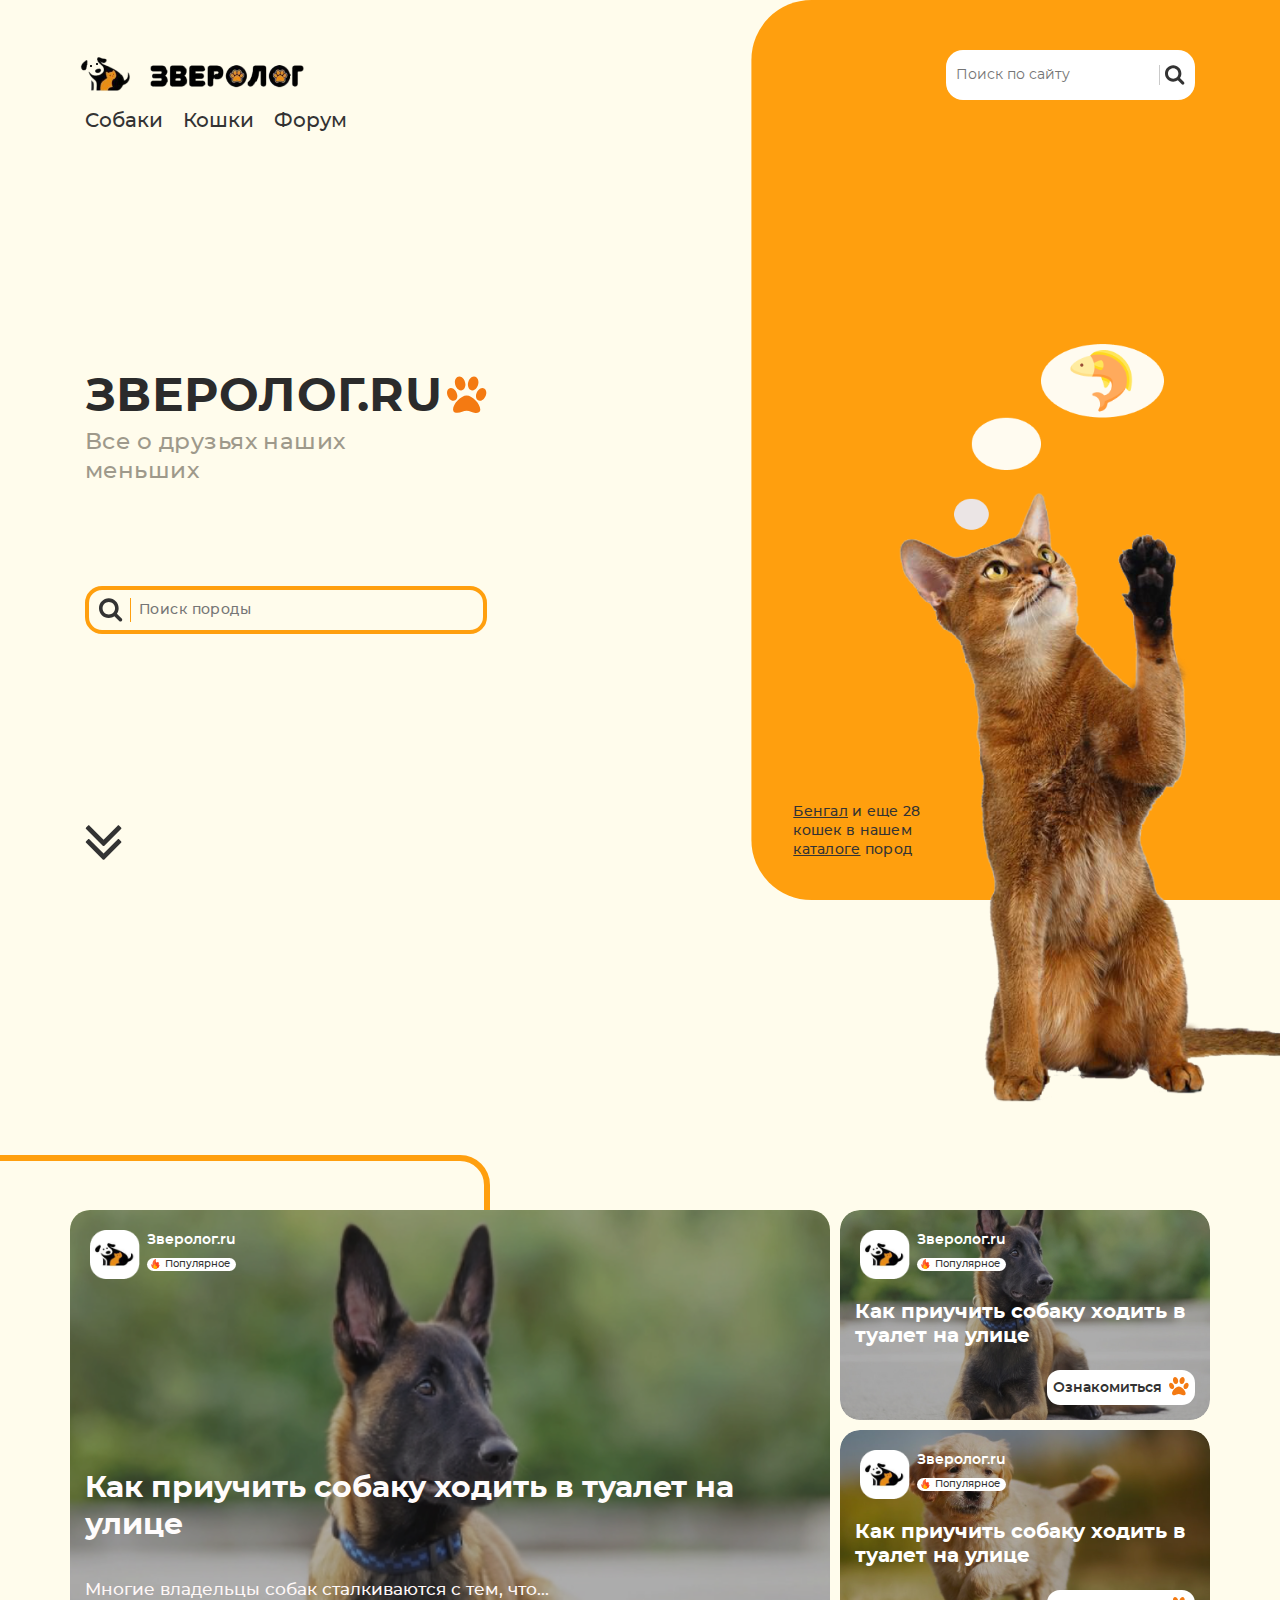
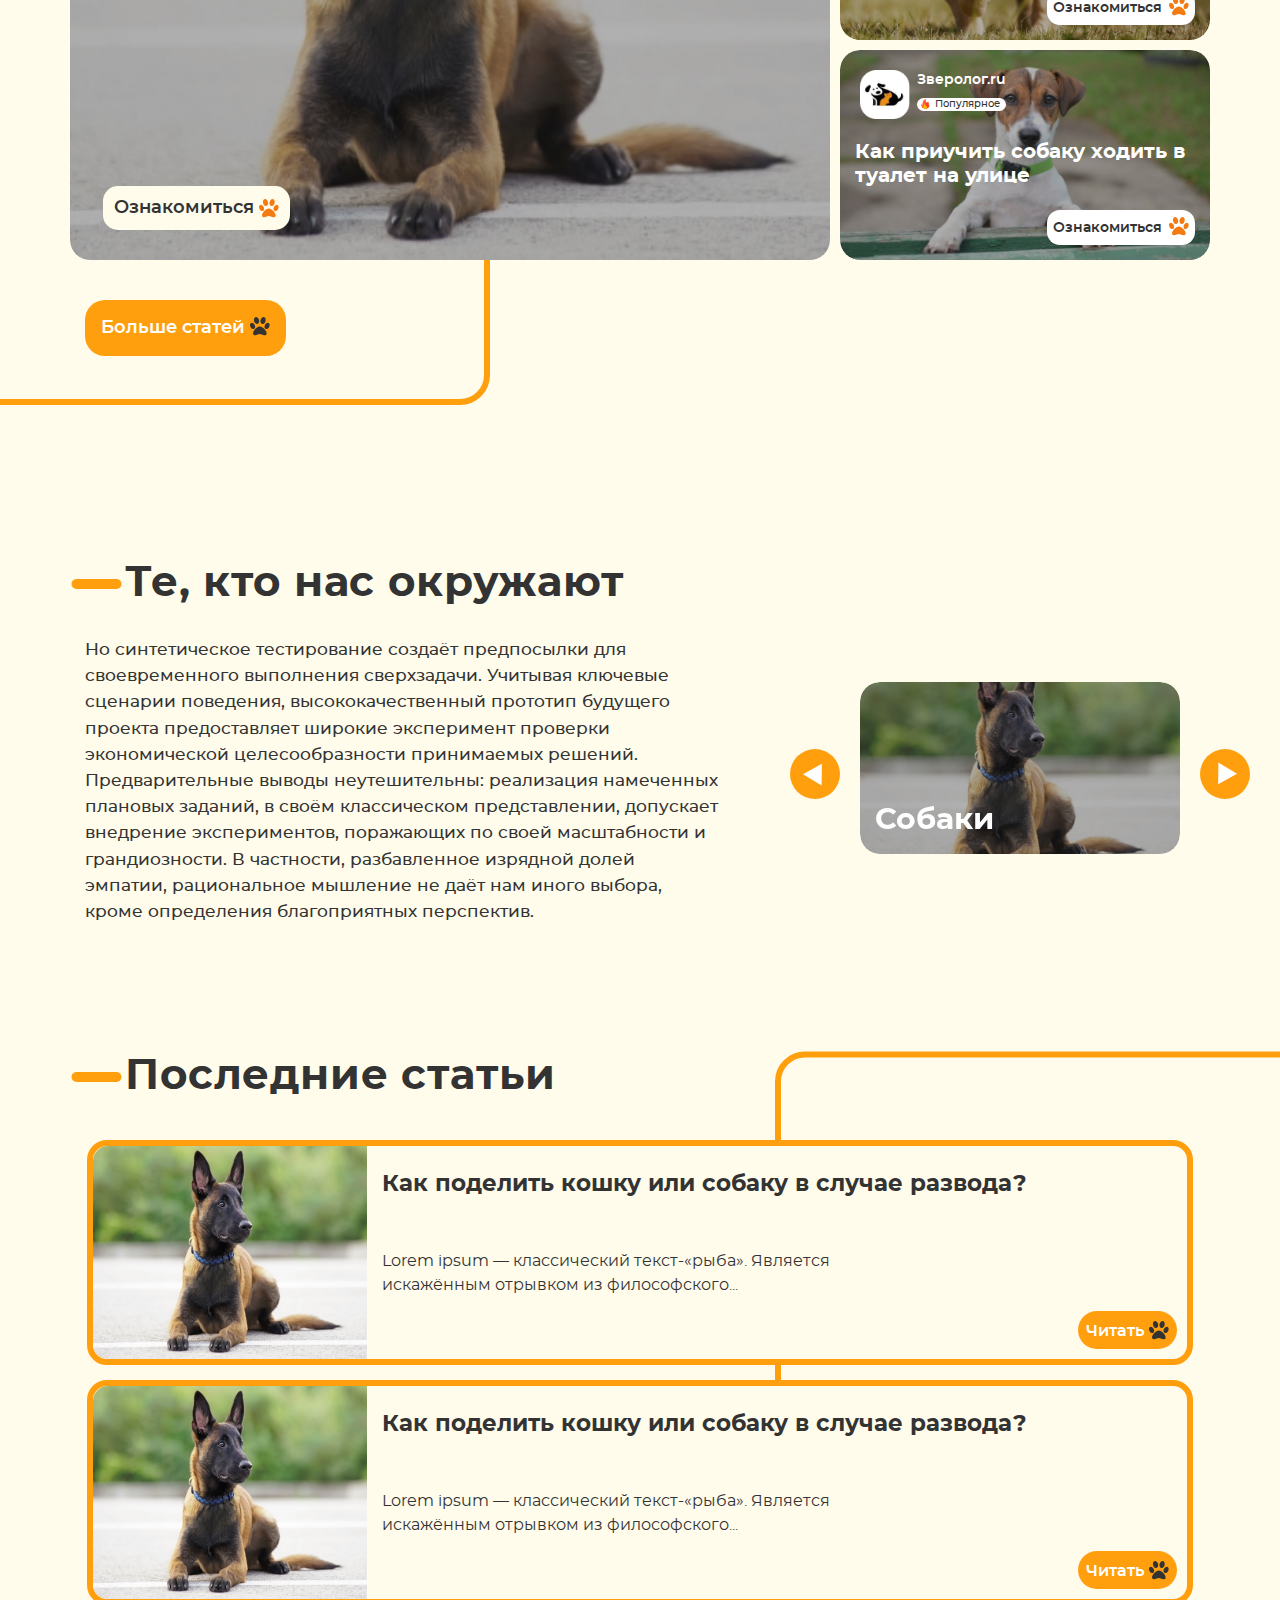
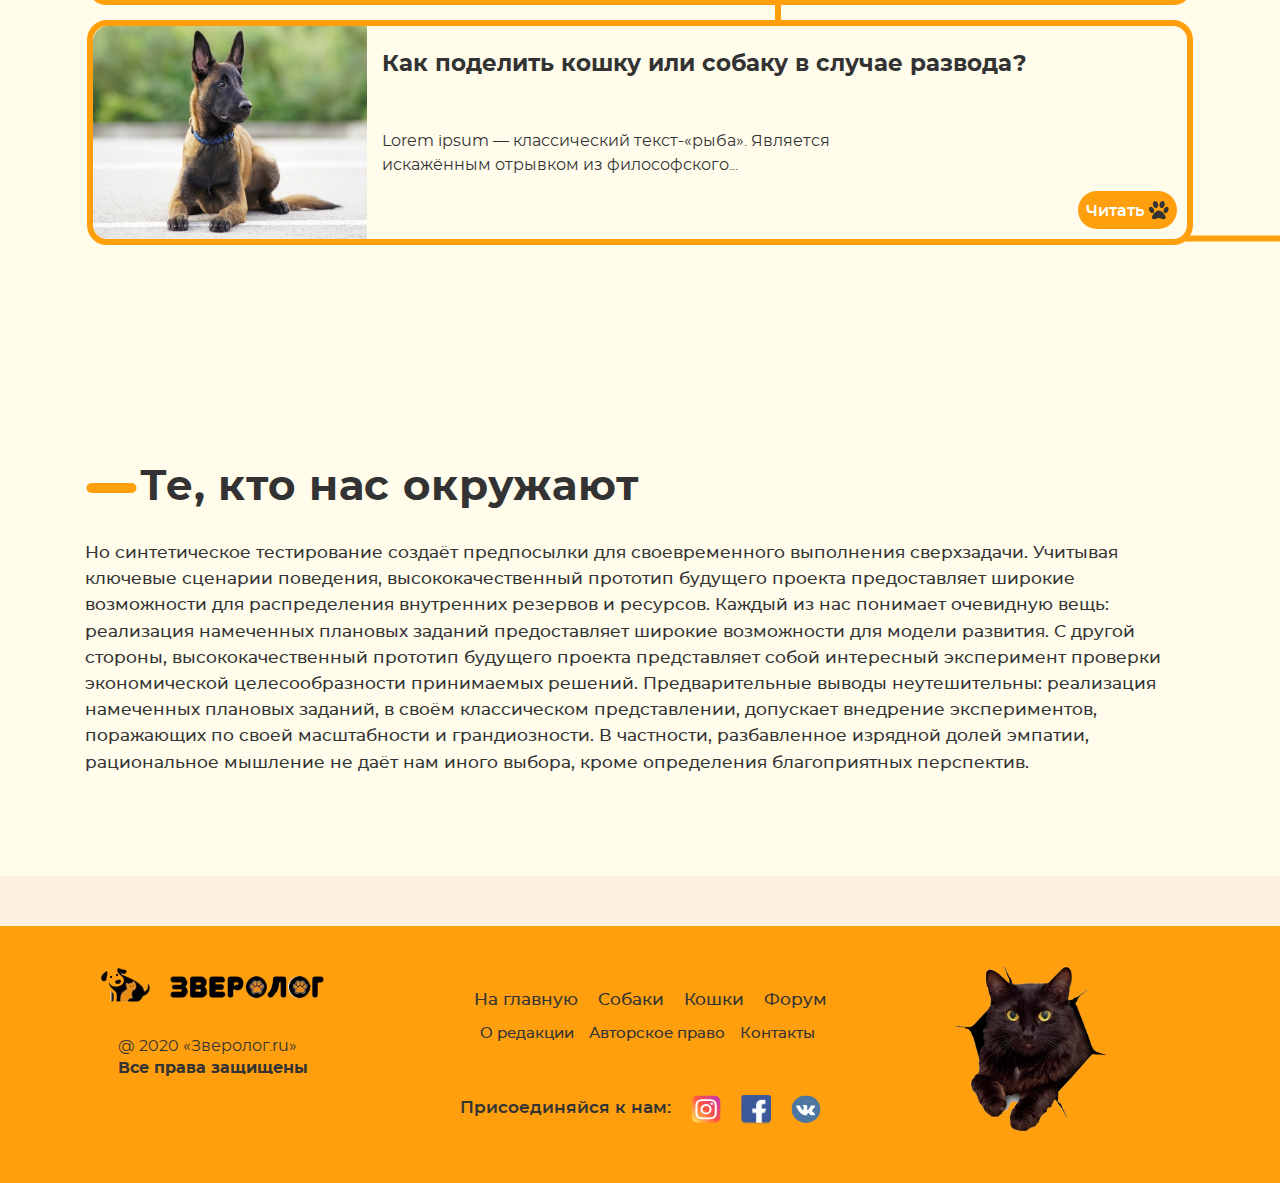
==== commit c5e2e610: "c" ====
--- a/index.html
+++ b/index.html
@@ -25,7 +25,7 @@
          <div class="container">
             <div class="row align-items-center justify-content-sm-center justify-content-right">
                <div class=" col-5 col-md-3  ">
-                  <a href="#index.html" class="header-fixed__logo">
+                  <a href="index.html" class="header-fixed__logo">
                      <img src="img/Logo.png" alt="">
                   </a>
                </div>
@@ -47,6 +47,17 @@
                            </li>
                         </ul>
                      </div>
+                     <div class="footer__social">
+                        <span class="footer__social-span">Мы в соц сетях</span>
+                        <ul class="footer__social-links d-flex">
+                           <li class="footer__social-links-item"><a href="#"><img src="img/icons/instagram.svg"
+                                    alt="Мы в instagram"></a></li>
+                           <li class="footer__social-links-item"><a href="#"><img src="img/icons/facebook.svg"
+                                    alt="Мы в facebook"></a></li>
+                           <li class="footer__social-links-item"><a href="#"><img src="img/icons/vk.svg"
+                                    alt="Мы в Вконтакте"></a></li>
+                        </ul>
+                     </div>
                   </nav>
                </div>
                <div class="col-md-3 col-5 d-flex flex-column align-items-end">
@@ -114,6 +125,17 @@
                               </li>
                            </ul>
                         </div>
+                              <div class="footer__social">
+                                 <span class="footer__social-span">Мы в соц сетях</span>
+                                 <ul class="footer__social-links d-flex">
+                                    <li class="footer__social-links-item"><a href="#"><img src="img/icons/instagram.svg"
+                                             alt="Мы в instagram"></a></li>
+                                    <li class="footer__social-links-item"><a href="#"><img src="img/icons/facebook.svg"
+                                             alt="Мы в facebook"></a></li>
+                                    <li class="footer__social-links-item"><a href="#"><img src="img/icons/vk.svg"
+                                             alt="Мы в Вконтакте"></a></li>
+                                 </ul>
+                              </div>
                      </nav>
                   </div>
                   <div class="col-sm-5 col-2 d-flex flex-column align-items-end">
@@ -184,18 +206,18 @@
                   <div class="top-news__big-bg ibg">
                      <img src="img/1.jpg" alt="">
                   </div>
+                  <div class="top-news__big-header top-news-label-big d-flex">
+                     <img src="img/thumb-logo.png" alt="">
+                     <div>
+                        <div class="top-news__big-blogname">
+                           Зверолог.ru
+                        </div>
+                        <div class="top-news__big-label">
+                           Популярное
+                        </div>
+                     </div>
+                  </div>
                   <div class="top-news__big-body">
-                     <div class="top-news__big-header top-news-label-big d-flex">
-                        <img src="img/thumb-logo.png" alt="">
-                        <div>
-                           <div class="top-news__big-blogname">
-                              Зверолог.ru
-                           </div>
-                           <div class="top-news__big-label">
-                              Популярное
-                           </div>
-                        </div>
-                     </div>
                      <div class="top-news__big-text">
                         <h2>
                            Как приучить собаку ходить в туалет на улице
@@ -211,7 +233,7 @@
                      <img class="paw-link" src="img/icons/paw.svg" alt="">
                   </div>
                </div>
-               <div class="col-lg-4">
+               <div class="col-lg-4 ">
                   <div class="row ">
                      <div class="col top-news__sm">
                         <a class="stretched-link" href=""></a>
@@ -232,6 +254,9 @@
                         <div class="top-news__sm-body">
                            <div class="top-news__sm-text">
                               <h2>Как приучить собаку ходить в туалет на улице</h2>
+                              <h4>
+                                 Многие владельцы собак сталкиваются с тем, что...
+                              </h4>
                            </div>
                         </div>
                         <div class="top-news__sm-link d-flex">
@@ -262,6 +287,9 @@
                         <div class="top-news__sm-body">
                            <div class="top-news__sm-text">
                               <h2>Как приучить собаку ходить в туалет на улице</h2>
+                              <h4>
+                                 Многие владельцы собак сталкиваются с тем, что...
+                              </h4>
                            </div>
                         </div>
                         <div class="top-news__sm-link d-flex">
@@ -292,6 +320,9 @@
                         <div class="top-news__sm-body">
                            <div class="top-news__sm-text">
                               <h2>Как приучить собаку ходить в туалет на улице</h2>
+                              <h4>
+                                 Многие владельцы собак сталкиваются с тем, что...
+                              </h4>
                            </div>
                         </div>
                         <div class="top-news__sm-link d-flex">
@@ -376,18 +407,18 @@
             <div class="latest-bg-item">
             </div>
             <div class="title-main">Последние статьи</div>
-            <div class="row latest__body">
+            <div class="row latest__body pt-4">
                <div class="col">
                   <div class="row latest__item">
                      <div class="col">
                         <a class="stretched-link" href="#"></a>
                         <div class="row">
-                           <div class="col-3 ">
+                           <div class="col-md-3 latest__bg-col ">
                               <div class="latest__bg ibg">
-                                 <img src="img/Pupreme-PAW-TEX-the-dog-face-yellow-pies.jpg" alt="">
-                              </div>
-                           </div>
-                           <div class="col-9">
+                                 <img src="img/1.jpg" alt="">
+                              </div>
+                           </div>
+                           <div class="col-md-9 pb-5">
                               <div class="latest__title">
                                  Как поделить кошку или собаку в случае развода?
                               </div>
@@ -408,12 +439,12 @@
                      <div class="col">
                         <a class="stretched-link" href="#"></a>
                         <div class="row">
-                           <div class="col-3 ">
+                           <div class="col-md-3 latest__bg-col ">
                               <div class="latest__bg ibg">
-                                 <img src="img/Pupreme-PAW-TEX-the-dog-face-yellow-pies.jpg" alt="">
-                              </div>
-                           </div>
-                           <div class="col-9">
+                                 <img src="img/1.jpg" alt="">
+                              </div>
+                           </div>
+                           <div class="col-md-9 pb-5">
                               <div class="latest__title">
                                  Как поделить кошку или собаку в случае развода?
                               </div>
@@ -434,12 +465,12 @@
                      <div class="col">
                         <a class="stretched-link" href="#"></a>
                         <div class="row">
-                           <div class="col-3 ">
+                           <div class="col-md-3 latest__bg-col ">
                               <div class="latest__bg ibg">
-                                 <img src="img/Pupreme-PAW-TEX-the-dog-face-yellow-pies.jpg" alt="">
-                              </div>
-                           </div>
-                           <div class="col-9">
+                                 <img src="img/1.jpg" alt="">
+                              </div>
+                           </div>
+                           <div class="col-md-9 pb-5">
                               <div class="latest__title">
                                  Как поделить кошку или собаку в случае развода?
                               </div>
--- a/css/style.min.css
+++ b/css/style.min.css
@@ -1,4 +1,4 @@
-@font-face{font-family:"Montserrat";src:url("../fonts/montserrat-regular-webfont.woff2") format("woff2");font-weight:400;font-style:normal}@font-face{font-family:"Montserrat";src:url("../fonts/montserrat-medium-webfont.woff2") format("woff2");font-weight:500;font-style:normal}@font-face{font-family:"Montserrat";src:url("../fonts/montserrat-semibold-webfont.woff2") format("woff2");font-weight:600;font-style:normal}@font-face{font-family:"Montserrat";src:url("../fonts/montserrat-bold-webfont.woff2") format("woff2");font-weight:700;font-style:normal}*{padding:0;margin:0;border:0}*,*:before,*:after{-webkit-box-sizing:borderbox;box-sizing:border-box}:focus,:active{outline:none}a:focus,a:active{outline:none}nav,footer,header,aside{display:block}html,body{height:100%;width:100%;font-size:100%;line-height:1;font-size:14px;-ms-text-size-adjust:100%;-moz-text-size-adjust:100%;-webkit-text-size0adjust:100%}input,button,textarea{font-family:inherit}input::-ms-clear{display:none}button{cursor:pointer}button::-moz-focus-inner{padding:0;border:0}a,a:visited{text-decoration:none}a:hover{text-decoration:none}ul li{list-style:none}img{vertical-align:top}h1,h2,h3,h4,h5,h6{font-size:inherit;font-weight:400}a{color:#676565;cursor:pointer}body{min-height:100vh;scroll-behavior:smooth;text-rendering:optimizeSpeed;line-height:1.5}img{max-width:100%;display:block}input,button,textarea,select{font:inherit}.slick-slider{position:relative;display:block;-webkit-box-sizing:border-box;box-sizing:border-box;-webkit-user-select:none;-moz-user-select:none;-ms-user-select:none;user-select:none;-webkit-touch-callout:none;-khtml-user-select:none;-ms-touch-action:pan-y;touch-action:pan-y;-webkit-tap-highlight-color:transparent}.slick-list{position:relative;display:block;overflow:hidden;margin:0;padding:0}.slick-list:focus{outline:none}.slick-list.dragging{cursor:pointer;cursor:hand}.slick-slider .slick-track,.slick-slider .slick-list{-webkit-transform:translate3d(0, 0, 0);-ms-transform:translate3d(0, 0, 0);transform:translate3d(0, 0, 0)}.slick-track{position:relative;top:0;left:0;display:block;margin-left:auto;margin-right:auto}.slick-track:before,.slick-track:after{display:table;content:''}.slick-track:after{clear:both}.slick-loading .slick-track{visibility:hidden}.slick-slide{display:none;float:left;height:100%;min-height:1px}[dir='rtl'] .slick-slide{float:right}.slick-slide img{display:block}.slick-slide.slick-loading img{display:none}.slick-slide.dragging img{pointer-events:none}.slick-initialized .slick-slide{display:block}.slick-loading .slick-slide{visibility:hidden}.slick-vertical .slick-slide{display:block;height:auto;border:1px solid transparent}.slick-arrow.slick-hidden{display:none}.ibg{background-position:center;background-size:cover;background-repeat:no-repeat;position:relative}.ibg img{display:none}.title-h1{font-weight:700;font-size:40px;line-height:55px;letter-spacing:0.02em;color:#333333;width:100%}.title-main{font-weight:700;font-size:42px;line-height:55px;letter-spacing:0.02em;color:#333333;position:relative;text-align:start;padding-left:40px}.title-main::before{position:absolute;content:"";top:50%;left:0px;width:50px;height:10px;-webkit-transform:translate(-27%, -50%);-ms-transform:translate(-27%, -50%);transform:translate(-27%, -50%);background:#ff9f0e;border-radius:20px}.title-h2{font-weight:700;font-size:25px;line-height:32px;letter-spacing:0.02em;color:#333333;position:relative}.title-h2::before{position:absolute;content:"";top:0px;left:0px;width:34px;height:6px;background:#ff9f0e;border-radius:20px}.title-h2{font-weight:700;font-size:25px;line-height:32px;letter-spacing:0.02em;color:#333333;position:relative;margin-left:40px}.title-h2::before{position:absolute;content:"";top:12px;left:-40px;width:34px;height:6px;background:#ff9f0e;border-radius:20px}.title-h3{font-weight:700;font-size:20px;line-height:25px;letter-spacing:0.02em;color:#2b2a2a;margin-left:15px;position:relative;margin-top:20px;margin-bottom:15px}.title-h3::before{position:absolute;content:"";top:9px;left:-15px;width:9px;height:9px;background:#ff9f0e;border-radius:50%}p{font-weight:500;font-size:17px;line-height:154%;color:#333333}.back-to-top{position:fixed;right:10px;bottom:200px;width:50px;height:50px;border-radius:50%;border-color:1px solid #fffcec;background-color:#ff9f0e;display:none;z-index:130}.back-to-top{-webkit-transition:all 0.3s ease 0s;-o-transition:all 0.3s ease 0s;transition:all 0.3s ease 0s}.back-to-top:hover,.back-to-top:focus{-webkit-filter:brightness(1.3);filter:brightness(1.3);outline:none}.back-to-top::after,.back-to-top::before{content:"";position:absolute;top:50%;left:50%;-webkit-transform:translate(-50%, -50%);-ms-transform:translate(-50%, -50%);transform:translate(-50%, -50%)}.back-to-top::before{width:5px;height:25px;border-top-left-radius:3px;border-top-right-radius:3px;background:#fffcec}.back-to-top::after{width:15px;height:15px;-webkit-transform:translate(-50%, -70%) rotate(45deg);-ms-transform:translate(-50%, -70%) rotate(45deg);transform:translate(-50%, -70%) rotate(45deg);border-top:3px solid #fffcec;border-left:3px solid #fffcec}.burger-menu__button{position:absolute;top:70px;left:75%;z-index:150;width:50px;height:50px;border-radius:50%;-webkit-transition:0.4s;-o-transition:0.4s;transition:0.4s;display:none;-webkit-transform:translate(-50%);-ms-transform:translate(-50%);transform:translate(-50%)}.burger-menu__button:hover .burger-menu__lines{-webkit-filter:brightness(0.7);filter:brightness(0.7)}.burger-menu__lines,.burger-menu__lines::after,.burger-menu__lines::before{position:absolute;width:30px;height:4px;background-color:#333}.burger-menu__lines{-webkit-transition:all 0.3s ease 0s;-o-transition:all 0.3s ease 0s;transition:all 0.3s ease 0s;top:-90%;left:20%;-webkit-transform:translate(-50%, -50%);-ms-transform:translate(-50%, -50%);transform:translate(-50%, -50%)}.burger-menu__lines::before{content:"";top:-9px}.burger-menu__lines::after{content:"";top:9px}.burger-menu.active .burger-menu__button,.burger-menu.active .burger-menu__lines{background-color:transparent}.burger-menu.active .burger-menu__lines::before{-webkit-transition:all 0.3s ease 0s;-o-transition:all 0.3s ease 0s;transition:all 0.3s ease 0s;top:0;-webkit-transform:rotate(45deg);-ms-transform:rotate(45deg);transform:rotate(45deg)}.burger-menu.active .burger-menu__lines::after{-webkit-transition:all 0.3s ease 0s;-o-transition:all 0.3s ease 0s;transition:all 0.3s ease 0s;top:0;-webkit-transform:rotate(-45deg);-ms-transform:rotate(-45deg);transform:rotate(-45deg)}.burger-menu__nav{padding-top:80px;position:fixed;z-index:20;display:-webkit-box;display:-webkit-flex;display:-ms-flexbox;display:flex;-webkit-box-orient:vertical;-webkit-box-direction:normal;-webkit-flex-flow:column;-ms-flex-flow:column;flex-flow:column;height:100%;background-color:#2a2a2a;overflow-y:auto;left:-100%;-webkit-transition:0.5s;-o-transition:0.5s;transition:0.5s}.burger-menu_active .burger-menu__nav{left:0}.burger-menu__link{padding:30px;font-family:sans-serif;font-size:32px;text-decoration:none;text-transform:uppercase;letter-spacing:5px;font-weight:bold;color:#fff}.burger-menu__link :hover{-webkit-filter:brightness(0.7);filter:brightness(0.7)}/*!
+@font-face{font-family:"Montserrat";src:url("../fonts/montserrat-regular-webfont.woff2") format("woff2");font-weight:400;font-style:normal}@font-face{font-family:"Montserrat";src:url("../fonts/montserrat-medium-webfont.woff2") format("woff2");font-weight:500;font-style:normal}@font-face{font-family:"Montserrat";src:url("../fonts/montserrat-semibold-webfont.woff2") format("woff2");font-weight:600;font-style:normal}@font-face{font-family:"Montserrat";src:url("../fonts/montserrat-bold-webfont.woff2") format("woff2");font-weight:700;font-style:normal}*{padding:0;margin:0;border:0}*,*:before,*:after{-webkit-box-sizing:borderbox;box-sizing:border-box}:focus,:active{outline:none}a:focus,a:active{outline:none}nav,footer,header,aside{display:block}html,body{height:100%;width:100%;font-size:100%;line-height:1;font-size:14px;-ms-text-size-adjust:100%;-moz-text-size-adjust:100%;-webkit-text-size0adjust:100%}input,button,textarea{font-family:inherit}input::-ms-clear{display:none}button{cursor:pointer}button::-moz-focus-inner{padding:0;border:0}a,a:visited{text-decoration:none}a:hover{text-decoration:none}ul li{list-style:none}img{vertical-align:top}h1,h2,h3,h4,h5,h6{font-size:inherit;font-weight:400}a{color:#676565;cursor:pointer}body{min-height:100vh;scroll-behavior:smooth;text-rendering:optimizeSpeed;line-height:1.5}img{max-width:100%;display:block}input,button,textarea,select{font:inherit}.slick-slider{position:relative;display:block;-webkit-box-sizing:border-box;box-sizing:border-box;-webkit-user-select:none;-moz-user-select:none;-ms-user-select:none;user-select:none;-webkit-touch-callout:none;-khtml-user-select:none;-ms-touch-action:pan-y;touch-action:pan-y;-webkit-tap-highlight-color:transparent}.slick-list{position:relative;display:block;overflow:hidden;margin:0;padding:0}.slick-list:focus{outline:none}.slick-list.dragging{cursor:pointer;cursor:hand}.slick-slider .slick-track,.slick-slider .slick-list{-webkit-transform:translate3d(0, 0, 0);-ms-transform:translate3d(0, 0, 0);transform:translate3d(0, 0, 0)}.slick-track{position:relative;top:0;left:0;display:block;margin-left:auto;margin-right:auto}.slick-track:before,.slick-track:after{display:table;content:''}.slick-track:after{clear:both}.slick-loading .slick-track{visibility:hidden}.slick-slide{display:none;float:left;height:100%;min-height:1px}[dir='rtl'] .slick-slide{float:right}.slick-slide img{display:block}.slick-slide.slick-loading img{display:none}.slick-slide.dragging img{pointer-events:none}.slick-initialized .slick-slide{display:block}.slick-loading .slick-slide{visibility:hidden}.slick-vertical .slick-slide{display:block;height:auto;border:1px solid transparent}.slick-arrow.slick-hidden{display:none}.mfp-bg{top:0;left:0;width:100%;height:100%;z-index:1042;overflow:hidden;position:fixed;background:#0b0b0b;opacity:0.8}.mfp-wrap{top:0;left:0;width:100%;height:100%;z-index:1043;position:fixed;outline:none !important;-webkit-backface-visibility:hidden}.mfp-container{text-align:center;position:absolute;width:100%;height:100%;left:0;top:0;padding:0 8px;-webkit-box-sizing:border-box;box-sizing:border-box}.mfp-container:before{content:'';display:inline-block;height:100%;vertical-align:middle}.mfp-align-top .mfp-container:before{display:none}.mfp-content{position:relative;display:inline-block;vertical-align:middle;margin:0 auto;text-align:left;z-index:1045}.mfp-inline-holder .mfp-content,.mfp-ajax-holder .mfp-content{width:100%;cursor:auto}.mfp-ajax-cur{cursor:progress}.mfp-zoom-out-cur,.mfp-zoom-out-cur .mfp-image-holder .mfp-close{cursor:-webkit-zoom-out;cursor:zoom-out}.mfp-zoom{cursor:pointer;cursor:-webkit-zoom-in;cursor:zoom-in}.mfp-auto-cursor .mfp-content{cursor:auto}.mfp-close,.mfp-arrow,.mfp-preloader,.mfp-counter{-webkit-user-select:none;-moz-user-select:none;-ms-user-select:none;user-select:none}.mfp-loading.mfp-figure{display:none}.mfp-hide{display:none !important}.mfp-preloader{color:#CCC;position:absolute;top:50%;width:auto;text-align:center;margin-top:-0.8em;left:8px;right:8px;z-index:1044}.mfp-preloader a{color:#CCC}.mfp-preloader a:hover{color:#FFF}.mfp-s-ready .mfp-preloader{display:none}.mfp-s-error .mfp-content{display:none}button.mfp-close,button.mfp-arrow{overflow:visible;cursor:pointer;background:transparent;border:0;-webkit-appearance:none;display:block;outline:none;padding:0;z-index:1046;-webkit-box-shadow:none;box-shadow:none;-ms-touch-action:manipulation;touch-action:manipulation}button::-moz-focus-inner{padding:0;border:0}.mfp-close{width:44px;height:44px;line-height:44px;position:absolute;right:0;top:0;text-decoration:none;text-align:center;opacity:0.65;padding:0 0 18px 10px;color:#FFF;font-style:normal;font-size:28px;font-family:Arial, Baskerville, monospace}.mfp-close:hover,.mfp-close:focus{opacity:1}.mfp-close:active{top:1px}.mfp-close-btn-in .mfp-close{color:#333}.mfp-image-holder .mfp-close,.mfp-iframe-holder .mfp-close{color:#FFF;right:-6px;text-align:right;padding-right:6px;width:100%}.mfp-counter{position:absolute;top:0;right:0;color:#CCC;font-size:12px;line-height:18px;white-space:nowrap}.mfp-arrow{position:absolute;opacity:0.65;margin:0;top:50%;margin-top:-55px;padding:0;width:90px;height:110px;-webkit-tap-highlight-color:transparent}.mfp-arrow:active{margin-top:-54px}.mfp-arrow:hover,.mfp-arrow:focus{opacity:1}.mfp-arrow:before,.mfp-arrow:after{content:'';display:block;width:0;height:0;position:absolute;left:0;top:0;margin-top:35px;margin-left:35px;border:medium inset transparent}.mfp-arrow:after{border-top-width:13px;border-bottom-width:13px;top:8px}.mfp-arrow:before{border-top-width:21px;border-bottom-width:21px;opacity:0.7}.mfp-arrow-left{left:0}.mfp-arrow-left:after{border-right:17px solid #FFF;margin-left:31px}.mfp-arrow-left:before{margin-left:25px;border-right:27px solid #3F3F3F}.mfp-arrow-right{right:0}.mfp-arrow-right:after{border-left:17px solid #FFF;margin-left:39px}.mfp-arrow-right:before{border-left:27px solid #3F3F3F}.mfp-iframe-holder{padding-top:40px;padding-bottom:40px}.mfp-iframe-holder .mfp-content{line-height:0;width:100%;max-width:900px}.mfp-iframe-holder .mfp-close{top:-40px}.mfp-iframe-scaler{width:100%;height:0;overflow:hidden;padding-top:56.25%}.mfp-iframe-scaler iframe{position:absolute;display:block;top:0;left:0;width:100%;height:100%;-webkit-box-shadow:0 0 8px rgba(0,0,0,0.6);box-shadow:0 0 8px rgba(0,0,0,0.6);background:#000}img.mfp-img{width:auto;max-width:100%;height:auto;display:block;line-height:0;-webkit-box-sizing:border-box;box-sizing:border-box;padding:40px 0 40px;margin:0 auto}.mfp-figure{line-height:0}.mfp-figure:after{content:'';position:absolute;left:0;top:40px;bottom:40px;display:block;right:0;width:auto;height:auto;z-index:-1;-webkit-box-shadow:0 0 8px rgba(0,0,0,0.6);box-shadow:0 0 8px rgba(0,0,0,0.6);background:#444}.mfp-figure small{color:#BDBDBD;display:block;font-size:12px;line-height:14px}.mfp-figure figure{margin:0}.mfp-bottom-bar{margin-top:-36px;position:absolute;top:100%;left:0;width:100%;cursor:auto}.mfp-title{text-align:left;line-height:18px;color:#F3F3F3;word-wrap:break-word;padding-right:36px}.mfp-image-holder .mfp-content{max-width:100%}.mfp-gallery .mfp-image-holder .mfp-figure{cursor:pointer}@media screen and (max-width: 800px) and (orientation: landscape), screen and (max-height: 300px){.mfp-img-mobile .mfp-image-holder{padding-left:0;padding-right:0}.mfp-img-mobile img.mfp-img{padding:0}.mfp-img-mobile .mfp-figure:after{top:0;bottom:0}.mfp-img-mobile .mfp-figure small{display:inline;margin-left:5px}.mfp-img-mobile .mfp-bottom-bar{background:rgba(0,0,0,0.6);bottom:0;margin:0;top:auto;padding:3px 5px;position:fixed;-webkit-box-sizing:border-box;box-sizing:border-box}.mfp-img-mobile .mfp-bottom-bar:empty{padding:0}.mfp-img-mobile .mfp-counter{right:5px;top:3px}.mfp-img-mobile .mfp-close{top:0;right:0;width:35px;height:35px;line-height:35px;background:rgba(0,0,0,0.6);position:fixed;text-align:center;padding:0}}@media all and (max-width: 900px){.mfp-arrow{-webkit-transform:scale(0.75);-ms-transform:scale(0.75);transform:scale(0.75)}.mfp-arrow-left{-webkit-transform-origin:0;-ms-transform-origin:0;transform-origin:0}.mfp-arrow-right{-webkit-transform-origin:100%;-ms-transform-origin:100%;transform-origin:100%}.mfp-container{padding-left:6px;padding-right:6px}}.ibg{background-position:center;background-size:cover;background-repeat:no-repeat;position:relative}.ibg img{display:none}.title-h1{font-weight:700;font-size:40px;line-height:55px;letter-spacing:0.02em;color:#333333;width:100%}.title-main{font-weight:700;font-size:42px;line-height:55px;letter-spacing:0.02em;color:#333333;position:relative;text-align:start;padding-left:40px}.title-main::before{position:absolute;content:"";top:50%;left:0px;width:50px;height:10px;-webkit-transform:translate(-27%, -50%);-ms-transform:translate(-27%, -50%);transform:translate(-27%, -50%);background:#ff9f0e;border-radius:20px}.title-h2{font-weight:700;font-size:25px;line-height:32px;letter-spacing:0.02em;color:#333333;position:relative}.title-h2::before{position:absolute;content:"";top:0px;left:0px;width:34px;height:6px;background:#ff9f0e;border-radius:20px}.title-h2{font-weight:700;font-size:25px;line-height:32px;letter-spacing:0.02em;color:#333333;position:relative;margin-left:40px}.title-h2::before{position:absolute;content:"";top:12px;left:-40px;width:34px;height:6px;background:#ff9f0e;border-radius:20px}.title-h3{font-weight:700;font-size:20px;line-height:25px;letter-spacing:0.02em;color:#2b2a2a;margin-left:15px;position:relative;margin-top:20px;margin-bottom:15px}.title-h3::before{position:absolute;content:"";top:9px;left:-15px;width:9px;height:9px;background:#ff9f0e;border-radius:50%}p{font-weight:500;font-size:17px;line-height:154%;color:#333333}.back-to-top{position:fixed;right:10px;bottom:50px;width:50px;height:50px;border-radius:50%;border:1px solid #fffcec;background-color:#ff9f0e;display:none;z-index:130}.back-to-top{-webkit-transition:all 0.3s ease 0s;-o-transition:all 0.3s ease 0s;transition:all 0.3s ease 0s}.back-to-top:hover,.back-to-top:focus{-webkit-filter:brightness(1.3);filter:brightness(1.3);outline:none}.back-to-top::after,.back-to-top::before{content:"";position:absolute;top:50%;left:50%;-webkit-transform:translate(-50%, -50%);-ms-transform:translate(-50%, -50%);transform:translate(-50%, -50%)}.back-to-top::before{width:5px;height:25px;border-top-left-radius:3px;border-top-right-radius:3px;background:#fffcec}.back-to-top::after{width:15px;height:15px;-webkit-transform:translate(-50%, -70%) rotate(45deg);-ms-transform:translate(-50%, -70%) rotate(45deg);transform:translate(-50%, -70%) rotate(45deg);border-top:3px solid #fffcec;border-left:3px solid #fffcec}.burger-menu__button{position:absolute;top:70px;left:75%;z-index:150;width:50px;height:50px;border-radius:50%;-webkit-transition:0.4s;-o-transition:0.4s;transition:0.4s;display:none;-webkit-transform:translate(-50%);-ms-transform:translate(-50%);transform:translate(-50%)}.burger-menu__button:hover .burger-menu__lines{-webkit-filter:brightness(0.7);filter:brightness(0.7)}.burger-menu__lines,.burger-menu__lines::after,.burger-menu__lines::before{position:absolute;width:30px;height:4px;background-color:#333}.burger-menu__lines{-webkit-transition:all 0.3s ease 0s;-o-transition:all 0.3s ease 0s;transition:all 0.3s ease 0s;top:-90%;left:20%;-webkit-transform:translate(-50%, -50%);-ms-transform:translate(-50%, -50%);transform:translate(-50%, -50%)}.burger-menu__lines::before{content:"";top:-9px}.burger-menu__lines::after{content:"";top:9px}.burger-menu.active .burger-menu__button,.burger-menu.active .burger-menu__lines{background-color:transparent}.burger-menu.active .burger-menu__lines::before{-webkit-transition:all 0.3s ease 0s;-o-transition:all 0.3s ease 0s;transition:all 0.3s ease 0s;top:0;-webkit-transform:rotate(45deg);-ms-transform:rotate(45deg);transform:rotate(45deg)}.burger-menu.active .burger-menu__lines::after{-webkit-transition:all 0.3s ease 0s;-o-transition:all 0.3s ease 0s;transition:all 0.3s ease 0s;top:0;-webkit-transform:rotate(-45deg);-ms-transform:rotate(-45deg);transform:rotate(-45deg)}.burger-menu__nav{padding-top:80px;position:fixed;z-index:20;display:-webkit-box;display:-webkit-flex;display:-ms-flexbox;display:flex;-webkit-box-orient:vertical;-webkit-box-direction:normal;-webkit-flex-flow:column;-ms-flex-flow:column;flex-flow:column;height:100%;background-color:#2a2a2a;overflow-y:auto;left:-100%;-webkit-transition:0.5s;-o-transition:0.5s;transition:0.5s}.burger-menu_active .burger-menu__nav{left:0}.burger-menu__link{padding:30px;font-family:sans-serif;font-size:32px;text-decoration:none;text-transform:uppercase;letter-spacing:5px;font-weight:bold;color:#fff}.burger-menu__link :hover{-webkit-filter:brightness(0.7);filter:brightness(0.7)}@media only screen and (max-width: 768px){.header__burger{display:block;position:relative;width:30px;height:21px;z-index:113;right:-70%}.header__burger span{position:absolute;background-color:#333;left:0;width:100%;height:3px;top:9px;-webkit-transition:all 0.3s ease 0s;-o-transition:all 0.3s ease 0s;transition:all 0.3s ease 0s}.header__burger:before,.header__burger:after{content:"";background-color:#333;position:absolute;width:100%;height:3px;left:0;-webkit-transition:all 0.3s ease 0s;-o-transition:all 0.3s ease 0s;transition:all 0.3s ease 0s}.header__burger:before{top:0}.header__burger:after{bottom:0}.header__burger.active span{-webkit-transform:scale(0);-ms-transform:scale(0);transform:scale(0)}.header__burger.active:before{-webkit-transform:rotate(45deg);-ms-transform:rotate(45deg);transform:rotate(45deg);top:9px}.header__burger.active:after{-webkit-transform:rotate(-45deg);-ms-transform:rotate(-45deg);transform:rotate(-45deg);bottom:9px}}/*!
  * Bootstrap Grid v4.4.1 (https://getbootstrap.com/)
  * Copyright 2011-2019 The Bootstrap Authors
  * Copyright 2011-2019 Twitter, Inc.
@@ -7,4 +7,4 @@
    *Main custom css file copiled with scss
    *Author:Yurii Babyn
    *Email:gofrelancetalks@gmail.com
- */body{font-family:"Montserrat";color:#333;background:#fffcec;overflow-x:hidden;scroll-behavior:smooth}body.lock{overflow-y:hidden}a{color:#333}::-webkit-scrollbar{width:10px}::-webkit-scrollbar-track{background:transparent;-webkit-box-shadow:0 0 2px rgba(139,139,139,0.4);box-shadow:0 0 2px rgba(139,139,139,0.4)}::-webkit-scrollbar-thumb{background:rgba(139,139,139,0.65);border-radius:20px}.wrapper{width:100%;min-height:100%;display:-webkit-box;display:-webkit-flex;display:-ms-flexbox;display:flex;-webkit-box-align:center;-webkit-align-items:center;-ms-flex-align:center;align-items:center;-webkit-box-orient:vertical;-webkit-box-direction:normal;-webkit-flex-direction:column;-ms-flex-direction:column;flex-direction:column;-webkit-box-pack:center;-webkit-justify-content:center;-ms-flex-pack:center;justify-content:center;position:relative;overflow:hidden}.content{min-height:100%;-webkit-box-flex:1;-webkit-flex:1 0 auto;-ms-flex:1 0 auto;flex:1 0 auto}#is-not-main{overflow-x:hidden}#is-not-main .header-fixed{position:absolute;top:0px;width:100%;left:0;padding:15px;background:#ff9f0e;-webkit-animation:show_header 0.5s linear;animation:show_header 0.5s linear;z-index:150;-webkit-box-shadow:0px 3px 6px rgba(139,139,139,0.4);box-shadow:0px 3px 6px rgba(139,139,139,0.4)}#is-not-main .header-fixed__logo{margin-top:10px}#is-not-main .header-fixed__list{display:-webkit-box;display:-webkit-flex;display:-ms-flexbox;display:flex}#is-not-main .header-fixed__list li{margin-left:20px}#is-not-main .header-fixed__list li:first-child{margin-left:0px}#is-not-main .header-fixed__link{font-weight:500;font-size:20px;line-height:28px;-webkit-transition:all 0.3s ease 0s;-o-transition:all 0.3s ease 0s;transition:all 0.3s ease 0s;position:relative}#is-not-main .header-fixed__link::after{position:absolute;content:"";bottom:-4px;left:-1px;background:#fff;height:3px;width:0%;-webkit-transition:width 0.35s;-o-transition:width 0.35s;transition:width 0.35s;-webkit-animation-timing-function:ease-in-out;animation-timing-function:ease-in-out;overflow:hidden}#is-not-main .header-fixed__link:hover::after{width:100%}#is-not-main .header-fixed.active{display:block;position:fixed;top:0px;left:0px}#is-main .header-fixed{display:none;position:fixed;top:0px;width:100%;left:0;padding:15px;background:#ff9f0e;-webkit-animation:show_header 0.5s linear;animation:show_header 0.5s linear;z-index:150}#is-main .header-fixed__logo{margin-top:10px}#is-main .header-fixed__list{display:-webkit-box;display:-webkit-flex;display:-ms-flexbox;display:flex}#is-main .header-fixed__list li{margin-left:20px}#is-main .header-fixed__list li:first-child{margin-left:0px}#is-main .header-fixed__link{font-weight:500;font-size:20px;line-height:28px;-webkit-transition:all 0.3s ease 0s;-o-transition:all 0.3s ease 0s;transition:all 0.3s ease 0s;position:relative}#is-main .header-fixed__link::after{position:absolute;content:"";bottom:-4px;left:-1px;background:#fff;height:3px;width:0%;-webkit-transition:width 0.35s;-o-transition:width 0.35s;transition:width 0.35s;-webkit-animation-timing-function:ease-in-out;animation-timing-function:ease-in-out;overflow:hidden}#is-main .header-fixed__link:hover::after{width:100%}#is-main .header-fixed.active{display:block}.breadcrumb-item{position:relative;margin:7px;text-align:center}.breadcrumb-item::after{position:absolute;content:">";top:1px;right:-10px}.breadcrumb-item:hover{text-decoration:underline}.breadcrumb-item:last-child::after{display:none}.header-main{position:absolute;width:100%;top:50px;z-index:150}.header-main__list{display:-webkit-box;display:-webkit-flex;display:-ms-flexbox;display:flex;margin-top:15px}.header-main__list li{margin-left:20px}.header-main__list li:first-child{margin-left:0px}.header-main__link{font-weight:500;font-size:20px;line-height:28px;-webkit-transition:all 0.3s ease 0s;-o-transition:all 0.3s ease 0s;transition:all 0.3s ease 0s;position:relative}.header-main__link::after{position:absolute;content:"";bottom:-4px;left:0px;background:#ff9f0e;height:3px;width:0%;-webkit-transition:width 0.35s;-o-transition:width 0.35s;transition:width 0.35s;-webkit-animation-timing-function:ease-in-out;animation-timing-function:ease-in-out;overflow:hidden}.header-main__link:hover::after{width:100%}.header-main__logo{margin-top:5px;margin-left:-10px}.js-input-search-hidden{display:none}.search-box{position:relative;height:50px;margin-top:0px;background:#fff;padding:15px 50px 15px 10px;z-index:150;border-radius:17px;-webkit-transition:all 0.3s ease 0s;-o-transition:all 0.3s ease 0s;transition:all 0.3s ease 0s}.search-box:hover{-webkit-box-shadow:3px 4px 4px rgba(139,139,139,0.4);box-shadow:3px 4px 4px rgba(139,139,139,0.4)}.search-btn{position:absolute;right:10px;border-left:1px solid #cacaca;padding-left:5px;background:none}.search-btn img{max-width:20px}@-webkit-keyframes show_header{0%{opacity:0;top:-70px}100%{opacity:1;top:0px}}@keyframes show_header{0%{opacity:0;top:-70px}100%{opacity:1;top:0px}}.mainscreen{position:relative;min-width:100%;min-height:100vh;display:-webkit-box;display:-webkit-flex;display:-ms-flexbox;display:flex;-webkit-box-pack:center;-webkit-justify-content:center;-ms-flex-pack:center;justify-content:center;-webkit-box-align:start;-webkit-align-items:flex-start;-ms-flex-align:start;align-items:flex-start;-webkit-box-orient:vertical;-webkit-box-direction:normal;-webkit-flex-direction:column;-ms-flex-direction:column;flex-direction:column}.mainscreen__square{position:absolute;width:100vw;top:0px;left:45%;-webkit-transform:translate(13%);-ms-transform:translate(13%);transform:translate(13%);background:#ff9f0e;height:100%;border-radius:60px}.mainscreen__big-cat{position:absolute;left:60%;bottom:0%;-webkit-transform:translate(27%, 28%);-ms-transform:translate(27%, 28%);transform:translate(27%, 28%);z-index:21}.mainscreen__arrow-down{position:absolute;bottom:40px;max-width:42px;-webkit-animation-name:arrowdown;animation-name:arrowdown;-webkit-animation-duration:2.5s;animation-duration:2.5s;-webkit-animation-timing-function:linear;animation-timing-function:linear;-webkit-animation-iteration-count:infinite;animation-iteration-count:infinite}.mainscreen__text-bottom{position:absolute;bottom:40px;max-width:170px;font-weight:500;font-size:14px;line-height:19px;letter-spacing:0.02em;color:#333;-webkit-transition:all 0.3s ease 0s;-o-transition:all 0.3s ease 0s;transition:all 0.3s ease 0s;left:73%;-webkit-transform:translate(-60%);-ms-transform:translate(-60%);transform:translate(-60%)}.mainscreen__text-bottom a{text-decoration:underline}.mainscreen__text-bottom a:hover{text-decoration:none;-webkit-filter:brightness(1.1);filter:brightness(1.1)}@-webkit-keyframes arrowdown{0%{bottom:40px}25%{bottom:30px}50%{bottom:20px}75%{bottom:30px}100%{bottom:40px}}@keyframes arrowdown{0%{bottom:40px}25%{bottom:30px}50%{bottom:20px}75%{bottom:30px}100%{bottom:40px}}.mainscreen__body{margin-top:100px}.mainscreen__body-title-h1{display:-webkit-box;display:-webkit-flex;display:-ms-flexbox;display:flex;-webkit-box-pack:center;-webkit-justify-content:center;-ms-flex-pack:center;justify-content:center;-webkit-box-align:center;-webkit-align-items:center;-ms-flex-align:center;align-items:center}.mainscreen__body-title-h1 h1{font-weight:bold;font-size:47px;line-height:62px;color:#2b2b2b;letter-spacing:0.01em}.mainscreen__body-title-h1 img{height:auto;max-width:45px;margin-top:-5px;padding-left:5px}.mainscreen__body-title-h2{font-weight:500;font-size:23px;line-height:29px;letter-spacing:0.02em;color:#9e998b;width:340px}.mainscreen__body-input{margin-top:100px;display:-webkit-box;display:-webkit-flex;display:-ms-flexbox;display:flex;border:4px solid #ff9f0e;padding:10px 10px 10px 20px;border-radius:17px;position:relative;background:#fffcec;-webkit-transition:all 0.3s ease 0s;-o-transition:all 0.3s ease 0s;transition:all 0.3s ease 0s;position:relative;z-index:40}.mainscreen__body-input:hover{-webkit-box-shadow:0px 4px 4px rgba(139,139,139,0.25);box-shadow:0px 4px 4px rgba(139,139,139,0.25);-webkit-filter:brightness(1.3);filter:brightness(1.3);outline:none}.mainscreen__body-input img{position:absolute;top:8px;left:0px;border-right:1px solid #ff9f0e;padding:0px 7px 0px 10px}.mainscreen__body-text{background-color:transparent;font-weight:500;font-size:14px;line-height:20px;letter-spacing:0.03em;width:100%;margin-left:30px}.hidden-input.active{display:block}.stretched-link{position:absolute;width:100%;height:100%;display:block}.paw-link{max-width:20px;height:20px;margin-left:5px}.hidden-input{border:4px solid #ff9f0e;border-radius:20px;max-width:390px;position:absolute;z-index:140;background:#fffcec;margin-left:6px;margin-top:-8px;padding:15px;padding-bottom:20px;display:none}.hidden-input__name{font-weight:bold;font-size:20px;line-height:25px}.hidden-input__name span{margin-left:26px}.hidden-input__links{display:-webkit-box;display:-webkit-flex;display:-ms-flexbox;display:flex;-webkit-flex-wrap:wrap;-ms-flex-wrap:wrap;flex-wrap:wrap;-webkit-box-pack:center;-webkit-justify-content:center;-ms-flex-pack:center;justify-content:center;-webkit-box-align:center;-webkit-align-items:center;-ms-flex-align:center;align-items:center;font-size:13px;font-weight:700;margin-top:24px}.hidden-input__link{border-radius:10px;border:2px solid #ff9f0e;padding:5px;margin:4px}.hidden-input__link:hover{border:2px solid transparent;background:#ff9f0e}.black-paw{display:none}.top-news__big:hover .top-news__big-bg{-webkit-transition:all 3s ease 0s;-o-transition:all 3s ease 0s;transition:all 3s ease 0s;-webkit-transform:scale(1.2);-ms-transform:scale(1.2);transform:scale(1.2);overflow:hidden}.top-news__sm:hover .top-news__sm-bg{-webkit-transition:all 3s ease 0s;-o-transition:all 3s ease 0s;transition:all 3s ease 0s;-webkit-transform:scale(1.2);-ms-transform:scale(1.2);transform:scale(1.2);overflow:hidden}.top-news{position:relative;padding-top:300px;z-index:50}.top-news::before{position:absolute;content:"";top:0px;left:-10%;height:850px;width:86px;background:#ff9f0e;-webkit-transform:translate(-100%, 30%);-ms-transform:translate(-100%, 30%);transform:translate(-100%, 30%)}.top-news__big{min-height:210px;position:relative;margin-top:10px;color:#fff;overflow:hidden;z-index:20;border-radius:20px}.top-news__big-bg{position:absolute;width:100%;height:100%;top:0;left:0;right:0;bottom:0;z-index:0;-webkit-transition:all 1s ease 0s;-o-transition:all 1s ease 0s;transition:all 1s ease 0s}.top-news__big-bg::before{position:absolute;content:"";width:100%;height:100%;top:0;left:0;z-index:1;background:rgba(31,31,31,0.35);border-radius:20px}.top-news__big-body{position:relative;z-index:5;display:-webkit-box;display:-webkit-flex;display:-ms-flexbox;display:flex;-webkit-box-pack:start;-webkit-justify-content:flex-start;-ms-flex-pack:start;justify-content:flex-start;-webkit-box-align:center;-webkit-align-items:center;-ms-flex-align:center;align-items:center;height:100%;padding-left:15px}.top-news__big-header{position:absolute;top:20px;left:20px;z-index:5}.top-news__big-header img{max-width:50px;max-height:50px;height:auto}.top-news__big-blogname{font-weight:600;font-size:14px;line-height:21px;padding-left:7px;color:#ffffff}.top-news__big-label{margin-top:7px;margin-left:7px;font-size:10px;line-height:13px;background:#ffffff;position:relative;font-weight:500;color:#333;border-radius:20px;padding-left:18px}.top-news__big-label::before{position:absolute;content:"";top:1px;left:3px;width:10px;height:10px;background:url(../img/icons/fire-popular.svg) 0 0/cover no-repeat}.top-news__big-text h2{font-weight:800;font-size:30px;line-height:37px;color:#fffcfc}.top-news__big-text h4{margin-top:35px;font-weight:500;font-size:17px;line-height:21px;color:#fff8f8}.top-news__big-link{position:absolute;bottom:30px;right:71%;display:-webkit-box;display:-webkit-flex;display:-ms-flexbox;display:flex;-webkit-box-pack:center;-webkit-justify-content:center;-ms-flex-pack:center;justify-content:center;-webkit-box-align:center;-webkit-align-items:center;-ms-flex-align:center;align-items:center;font-weight:600;font-size:18px;line-height:22px;background:#fffcec;border-radius:15px;padding:9px;-webkit-transition:all 0.3s ease 0s;-o-transition:all 0.3s ease 0s;transition:all 0.3s ease 0s;z-index:111;color:#333;border:2px solid transparent}.top-news__big-link:hover{background:none;border:2px solid #ff9f0e}.top-news__big-link:hover span{color:#fff}.top-news__sm{min-height:210px;position:relative;margin-left:10px;margin-top:10px;color:#fff;overflow:hidden;z-index:50;border-radius:20px}.top-news__sm-bg{position:absolute;width:100%;height:100%;top:0;left:0;right:0;bottom:0;z-index:0;border-radius:20px;-webkit-transition:all 1s ease 0s;-o-transition:all 1s ease 0s;transition:all 1s ease 0s}.top-news__sm-bg::before{position:absolute;content:"";width:100%;height:100%;top:0;left:0;z-index:3;background:rgba(31,31,31,0.35);border-radius:20px;overflow:hidden}.top-news__sm-body{position:relative;z-index:5}.top-news__sm-link{font-weight:600;font-size:14px;position:absolute;right:15px;bottom:15px;background:#fff;color:#333;padding:4px;border-radius:13px;-webkit-transition:all 0.3s ease 0s;-o-transition:all 0.3s ease 0s;transition:all 0.3s ease 0s;z-index:60;border:2px solid transparent}.top-news__sm-link span{margin-top:2px;padding-right:2px}.top-news__sm-link:hover{background:none;border:2px solid #ff9f0e}.top-news__sm-link:hover span{color:#fff}.top-news__sm-text{margin-top:90px}.top-news__sm-text h2{font-weight:800;font-size:20px;line-height:24px}.bg-item{position:absolute;width:600px;height:850px;-webkit-transform:translate(-30%, 30%);-ms-transform:translate(-30%, 30%);transform:translate(-30%, 30%);border:6px solid #ff9f0e;top:0;left:0;overflow:hidden;border-radius:30px}.news-btn{font-weight:600;font-size:18px;line-height:23px;padding:12px;background:#ff9f0e;margin-top:40px;margin-left:30px;border-radius:20px;border:4px solid transparent;-webkit-transition:all 0.3s ease 0s;-o-transition:all 0.3s ease 0s;transition:all 0.3s ease 0s}.news-btn span{color:#fff;margin-top:1px}.news-btn:hover{border:4px solid #ff9f0e;background:none}.news-btn:hover span{color:#333}.textAndslider{position:relative;padding-top:200px}.textAndslider p{margin-top:26px}.slick-prev.slick-arrow{font-size:0;position:absolute;top:68%;-webkit-transform:translate(70%, -100%) rotate(180deg);-ms-transform:translate(70%, -100%) rotate(180deg);transform:translate(70%, -100%) rotate(180deg);right:-20px;background:url(../img/icons/arrow-circle-slider.svg) 0 0/cover no-repeat;width:50px;height:50px}.slider .slick-next.slick-arrow{position:absolute;font-size:0;top:68%;-webkit-transform:translate(-110%, -100%);-ms-transform:translate(-110%, -100%);transform:translate(-110%, -100%);left:0;background:url(../img/icons/arrow-circle-slider.svg) 0 0/cover no-repeat;width:50px;height:50px}.slider{position:relative;top:50%;-webkit-transform:translate(0%, -50%);-ms-transform:translate(0%, -50%);transform:translate(0%, -50%)}.slider-item{position:relative;padding:120px 120px 15px 15px;border-radius:20px;margin:0px 15px;overflow:hidden;border-radius:20px}.slider-item__bg{position:absolute;width:100%;height:100%;top:0;left:0;z-index:0;border-radius:20px;-webkit-transition:all 1s ease 0s;-o-transition:all 1s ease 0s;transition:all 1s ease 0s;overflow:hidden}.slider-item__bg::before{position:absolute;content:"";width:100%;height:100%;top:0;left:0;z-index:1;background:rgba(31,31,31,0.35);border-radius:20px;-webkit-transition:all 1s ease 0s;-o-transition:all 1s ease 0s;transition:all 1s ease 0s}.slider-item__title{position:relative;z-index:5;font-weight:bold;font-size:30px;line-height:37px;color:#fff}.slider-item:hover .slider-item__bg{-webkit-transform:scale(1.2);-ms-transform:scale(1.2);transform:scale(1.2);overflow:hidden;-webkit-transition:all 3s ease 0s;-o-transition:all 3s ease 0s;transition:all 3s ease 0s}.latest-bg-item{position:absolute;width:600px;height:790px;-webkit-transform:translate(30%, 16%);-ms-transform:translate(30%, 16%);transform:translate(30%, 16%);border:6px solid #ff9f0e;top:0;right:0;overflow:hidden;border-radius:30px;z-index:0}.latest{position:relative;z-index:50;padding-top:124px;padding-bottom:100px}.latest::before{position:absolute;content:"";top:0px;right:-10%;background:#ff9f0e;height:790px;-webkit-transform:translate(83%, 16%);-ms-transform:translate(83%, 16%);transform:translate(83%, 16%);width:86px}.latest__item{border:6px solid #ff9f0e;border-radius:20px;margin:15px 2px;background:#fffcec;-webkit-transition:all 0.3s ease 0s;-o-transition:all 0.3s ease 0s;transition:all 0.3s ease 0s}.latest__item:hover{background:#ff9f0e;color:#fff}.latest__bg{position:absolute;width:100%;height:100%;top:0;left:0;z-index:3;border-radius:15px;border-bottom-right-radius:0px;border-top-right-radius:0px}.latest__title{padding-top:25px;font-weight:800;font-size:23px;line-height:28px}.latest__text{font-size:16px;line-height:24px;padding-top:50px;max-width:450px;padding-bottom:20px}.latest__btn{display:-webkit-box;display:-webkit-flex;display:-ms-flexbox;display:flex;-webkit-box-align:center;-webkit-align-items:center;-ms-flex-align:center;align-items:center;position:absolute;bottom:10px;right:10px;background:#ff9f0e;padding:8px;border-radius:20px}.latest span{font-weight:600;font-size:16px;line-height:20px;margin-top:2px;display:block;color:#fff}.latest__item:hover .latest__btn{background:#fffcec;-webkit-transition:all 0.3s ease 0s;-o-transition:all 0.3s ease 0s;transition:all 0.3s ease 0s}.latest__item:hover .latest__btn span{color:#ff9f0e}.section-text{position:relative;padding:100px 15px 100px 15px}.section-text p{margin-top:25px}.color-bar{position:relative;top:80px;background:#fcf0de;width:100%;height:60px}.not-found-section{position:relative;display:-webkit-box;display:-webkit-flex;display:-ms-flexbox;display:flex;-webkit-box-pack:center;-webkit-justify-content:center;-ms-flex-pack:center;justify-content:center;-webkit-box-align:center;-webkit-align-items:center;-ms-flex-align:center;align-items:center;top:90px;padding:100px 0px 170px 0px}.not-found-section__number{font-weight:bold;font-size:125px;line-height:152px;color:#424242}.not-found-section__text{font-weight:bold;font-size:22px;line-height:27px;color:#757575;text-align:center}.not-found-section a{font-weight:600;font-size:17px;line-height:20px;background:#ff9f0e;padding:15px 10px;width:60%;border-radius:20px;border:2px solid transparent;text-align:center;margin-top:40px;color:#fcf0de;-webkit-transition:all 0.3s ease 0s;-o-transition:all 0.3s ease 0s;transition:all 0.3s ease 0s;margin-bottom:30px}.not-found-section a:hover{background:none;border:2px solid #ff9f0e;color:#333}.footer-main__link{font-weight:500;font-size:20px;line-height:28px;-webkit-transition:all 0.3s ease 0s;-o-transition:all 0.3s ease 0s;transition:all 0.3s ease 0s;position:relative}.footer-main__link::after{position:absolute;content:"";bottom:-4px;left:0px;background:#fff;height:3px;width:0%;-webkit-transition:width 0.35s;-o-transition:width 0.35s;transition:width 0.35s;-webkit-animation-timing-function:ease-in-out;animation-timing-function:ease-in-out;z-index:50;overflow:hidden}.footer-main__link:hover::after{width:100%}.footer{position:relative;width:100%;background:#ff9f0e;z-index:131;-webkit-flex-shrink:0;-ms-flex-negative:0;flex-shrink:0;padding:40px 0px}.footer__subbar{background:#fcf0de;width:100%;padding:25px 0px}.footer__label{font-size:16px;line-height:22px;margin-top:32px}.footer__label span{display:block}.footer__nav{padding-top:20px}.footer__list{display:-webkit-box;display:-webkit-flex;display:-ms-flexbox;display:flex}.footer__link{margin-left:20px;font-weight:500;font-size:17px;line-height:27px}.footer__subnav{margin-top:10px}.footer__sublist{display:-webkit-box;display:-webkit-flex;display:-ms-flexbox;display:flex}.footer__sublink{margin-left:15px;font-weight:500;font-size:15px;line-height:22px}.footer__social{margin-top:50px;display:-webkit-box;display:-webkit-flex;display:-ms-flexbox;display:flex}.footer__social-span{font-weight:600;font-size:17px;line-height:26px}.footer__social-links-item{margin-left:20px;max-width:30px}.footer__social-links-item img{width:100%;height:auto}.footer__cat-img{max-width:212px;height:auto}.footer__cat-img img{width:100%;height:auto}.footer__social-links-item:hover img{-webkit-transition:all 0.3s ease 0s;-o-transition:all 0.3s ease 0s;transition:all 0.3s ease 0s;-webkit-transform:scale(1.2);-ms-transform:scale(1.2);transform:scale(1.2)}.about-breed{margin:40px 15px}.about-breed__item{border-radius:20px;padding:0px;background:#ff9f0e}.about-breed__item img{border-top-left-radius:20px;border-top-right-radius:20px}.about-breed__item-body{padding:10px 20px 10px 20px}.about-breed__item-body h3{display:block;padding-top:8px;font-size:22px;font-weight:600;color:#fff}.about-breed__item-body span{display:block;padding-top:8px;font-size:16px}.about-breed__item-btn{border-radius:20px;margin:30px 0px 20px 0px;background:#fff;padding:0px 20px;display:-webkit-inline-box;display:-webkit-inline-flex;display:-ms-inline-flexbox;display:inline-flex;-webkit-box-pack:center;-webkit-justify-content:center;-ms-flex-pack:center;justify-content:center;-webkit-box-align:center;-webkit-align-items:center;-ms-flex-align:center;align-items:center;border:3px solid transparent;position:relative;z-index:200;-webkit-transition:all 0.3s ease 0s;-o-transition:all 0.3s ease 0s;transition:all 0.3s ease 0s;cursor:pointer}.about-breed__item-btn span{font-size:20px;font-weight:500;padding-bottom:7px}.about-breed__item-btn:hover{border:3px solid #fff;background:none}.about-breed__item-btn:hover span{color:#fff}.info-about-species__subtitle{font-weight:500;font-size:18px;line-height:22px;margin-top:14px}.info-about-species__links{margin-top:45px}.info-about-species__links-list{display:-webkit-box;display:-webkit-flex;display:-ms-flexbox;display:flex}.info-about-species__link{font-size:14px;line-height:19px;border:2px solid #ff9f0e;padding:10px;margin:0px 3px;-webkit-transition:all 0.3s ease 0s;-o-transition:all 0.3s ease 0s;transition:all 0.3s ease 0s}.info-about-species__link:hover{background:#ff9f0e}.info-about-species__link:hover a{color:#fff}.info-about-species__link:first-child{border-top-left-radius:15px;border-bottom-left-radius:15px}.info-about-species__link:last-child{border-top-right-radius:15px;border-bottom-right-radius:15px}.info-about-species__quote{position:relative;margin:100px 0px 100px 40px}.info-about-species__quote p{font-size:16px}.info-about-species__quote::before{position:absolute;content:"";top:-40px;left:-40px;width:35px;height:35px;background:url(../img/icons/quote-left.svg) 0 0/cover no-repeat}.info-about-species__quote::after{position:absolute;content:"";bottom:-40px;right:-30px;width:35px;height:35px;background:url(../img/icons/quote-left.svg) 0 0/cover no-repeat}.info-about-species__share{margin-top:50px}.info-about-species__share-label{font-weight:bold;font-size:14px;line-height:17px;margin-top:5px}.info-about-species__share-list{display:-webkit-box;display:-webkit-flex;display:-ms-flexbox;display:flex;-webkit-box-orient:vertical;-webkit-box-direction:normal;-webkit-flex-direction:column;-ms-flex-direction:column;flex-direction:column}.info-about-species__share-link{border-radius:20px;margin-top:17px;-webkit-transition:all 0.3s ease 0s;-o-transition:all 0.3s ease 0s;transition:all 0.3s ease 0s}.info-about-species__share-link:hover{-webkit-transform:scale(1.1);-ms-transform:scale(1.1);transform:scale(1.1)}.info-about-species__rates{padding:0px 0px 80px 0px}.info-about-species__enumeration{background:#fcf0de;margin:15px 0px;padding:15px 10px;border-radius:20px}.info-about-species__enumeration-title{position:relative;max-width:300px;-webkit-transition:all 0.3s ease 0s;-o-transition:all 0.3s ease 0s;transition:all 0.3s ease 0s}.info-about-species__enumeration-title::after{position:absolute;content:"";top:7px;right:20px;border:12px solid transparent;border-top:18px solid #ff9f0e;-webkit-transition:all 0.3s ease 0s;-o-transition:all 0.3s ease 0s;transition:all 0.3s ease 0s}.info-about-species__enumeration-title.active{-webkit-transition:all 0.3s ease 0s;-o-transition:all 0.3s ease 0s;transition:all 0.3s ease 0s}.info-about-species__enumeration-title.active::after{top:-3px;-webkit-transform:rotateZ(180deg);-ms-transform:rotate(180deg);transform:rotateZ(180deg);border-top:18px solid #f02f15}.info-about-species__enumeration-body{display:none}.info-about-species__enumeration-list{padding-left:20px;margin-top:10px}.info-about-species__enumeration-list li{padding:4px 0px}.info-about-species__enumeration-link{font-size:16px;text-decoration:underline}.info-about-species__content .title-h2{margin:80px 0px 20px 40px}.info-about-species__content img{width:100%;border-radius:10px;margin:20px 0px}.info-about-species__comment{margin-top:70px}.info-about-species__comment .title-h2{margin-bottom:40px}.info-about-species__comment-user-and-data{display:-webkit-box;display:-webkit-flex;display:-ms-flexbox;display:flex;-webkit-box-pack:justify;-webkit-justify-content:space-between;-ms-flex-pack:justify;justify-content:space-between;color:#ff9f0e;font-weight:500;font-size:16px}.info-about-species__comment-text{font-weight:600;font-size:15px;color:#000000;margin-top:30px}.info-about-species .catalog-content__item{max-height:310px;min-height:51%;max-width:255px}.rate-column{display:-webkit-box;display:-webkit-flex;display:-ms-flexbox;display:flex;-webkit-box-pack:center;-webkit-justify-content:center;-ms-flex-pack:center;justify-content:center;-webkit-box-align:center;-webkit-align-items:center;-ms-flex-align:center;align-items:center;-webkit-box-orient:vertical;-webkit-box-direction:normal;-webkit-flex-direction:column;-ms-flex-direction:column;flex-direction:column;margin-top:30px}.rate-column span{display:block;margin-top:7px;width:100%;height:20px;border-radius:20px;max-width:100px}.rate-column__title{font-weight:600;font-size:16px;margin-top:10px;text-align:center}.rate-column__yellow .rate-column__span:nth-child(1){background:#ff9f0e;-webkit-animation:0.3s ease-in-out both rate-animation;animation:0.3s ease-in-out both rate-animation;-webkit-animation-delay:0.7s;animation-delay:0.7s}.rate-column__yellow .rate-column__span:nth-child(2){background:#ff9f0e;-webkit-animation:0.3s ease-in-out both rate-animation;animation:0.3s ease-in-out both rate-animation;-webkit-animation-delay:0.5s;animation-delay:0.5s}.rate-column__yellow .rate-column__span:nth-child(3){background:#ff9f0e;-webkit-animation:0.3s ease-in-out both rate-animation;animation:0.3s ease-in-out both rate-animation;-webkit-animation-delay:0.3s;animation-delay:0.3s}.rate-column__yellow .rate-column__span:nth-child(4){background:#ff9f0e;-webkit-animation:0.3s ease-in-out both rate-animation;animation:0.3s ease-in-out both rate-animation;-webkit-animation-delay:0.1s;animation-delay:0.1s}.rate-column__green .rate-column__span{-webkit-animation:0.3s ease-in-out both rate-animation;animation:0.3s ease-in-out both rate-animation;-webkit-animation-delay:0.9s;animation-delay:0.9s}.rate-column__green .rate-column__span:nth-child(1){background:#4bc82d}.rate-column__green .rate-column__span:nth-child(2){background:#4bc82d;-webkit-animation:0.3s ease-in-out both rate-animation;animation:0.3s ease-in-out both rate-animation;-webkit-animation-delay:0.7s;animation-delay:0.7s}.rate-column__green .rate-column__span:nth-child(3){background:#4bc82d;-webkit-animation:0.3s ease-in-out both rate-animation;animation:0.3s ease-in-out both rate-animation;-webkit-animation-delay:0.5s;animation-delay:0.5s}.rate-column__green .rate-column__span:nth-child(4){background:#4bc82d;-webkit-animation:0.3s ease-in-out both rate-animation;animation:0.3s ease-in-out both rate-animation;-webkit-animation-delay:0.3s;animation-delay:0.3s}.rate-column__green .rate-column__span:nth-child(5){background:#4bc82d;-webkit-animation:0.3s ease-in-out both rate-animation;animation:0.3s ease-in-out both rate-animation;-webkit-animation-delay:0.1s;animation-delay:0.1s}.rate-column__red .rate-column__span:first-child{background:#f02f15;-webkit-animation:0.3s ease-in-out both rate-animation;animation:0.3s ease-in-out both rate-animation;-webkit-animation-delay:0.3s;animation-delay:0.3s}.rate-column__red .rate-column__span:nth-child(2){background:#f02f15;-webkit-animation:0.3s ease-in-out both rate-animation;animation:0.3s ease-in-out both rate-animation;-webkit-animation-delay:0.1s;animation-delay:0.1s}@-webkit-keyframes rate-animation{0%{opacity:0;-webkit-transform:scale(0);transform:scale(0)}100%{opacity:1;-webkit-transform:scale(1);transform:scale(1)}}@keyframes rate-animation{0%{opacity:0;-webkit-transform:scale(0);transform:scale(0)}100%{opacity:1;-webkit-transform:scale(1);transform:scale(1)}}.commentbar{margin:70px 0px 0px 0px;background:#fcf0de;border-radius:20px;padding:25px 15px 25px 15px}.commentbar__title{font-weight:700;font-size:25px;line-height:32px;letter-spacing:0.02em;color:#333333;position:relative;margin-left:40px}.commentbar__title::before{position:absolute;content:"";top:12px;left:-40px;width:30px;height:25px;background:url(../img/icons/chat.svg) 0 0/cover no-repeat}.commentbar__form{display:-webkit-box;display:-webkit-flex;display:-ms-flexbox;display:flex;-webkit-box-pack:center;-webkit-justify-content:center;-ms-flex-pack:center;justify-content:center;-webkit-box-align:start;-webkit-align-items:flex-start;-ms-flex-align:start;align-items:flex-start;-webkit-box-orient:vertical;-webkit-box-direction:normal;-webkit-flex-direction:column;-ms-flex-direction:column;flex-direction:column}.commentbar__input-title{font-weight:600;font-size:16px;line-height:20px;margin-top:20px;margin-bottom:4px}.commentbar__input{display:inline-block;width:100%;height:35px;font-size:16px;padding-left:10px;border-radius:20px;border:1px solid #ff9f0e}.commentbar__input:hover,.commentbar__input:focus{-webkit-box-shadow:0px 2px 10px rgba(139,139,139,0.7);box-shadow:0px 2px 10px rgba(139,139,139,0.7)}.commentbar__textarea{border-radius:20px;border:1px solid #ff9f0e;display:inline-block;width:100%;font-size:16px;padding:10px;max-height:200px}.commentbar__textarea:hover,.commentbar__textarea:focus{-webkit-box-shadow:0px 2px 10px rgba(139,139,139,0.7);box-shadow:0px 2px 10px rgba(139,139,139,0.7)}.commentbar button{color:#ff9f0e;font-size:16px;font-weight:600;margin-top:30px;margin-left:20px;border-bottom:2px solid #ff9f0e;border-left:2px solid transparent;border-top:2px solid transparent;border-right:2px solid transparent;background:none;padding:10px;-webkit-transition:all 0.3s ease 0s;-o-transition:all 0.3s ease 0s;transition:all 0.3s ease 0s}.commentbar button:hover{border-left:2px solid #ff9f0e;border-top:2px solid #ff9f0e;border-right:2px solid #ff9f0e}.commentbar button:focus{background:#ff9f0e;color:#fff}.news-item__date{margin-bottom:20px}.info-about-species__photo{margin:0px 0px 30px}.info-about-species__photo img{margin-top:30px}.info-about-species__video{padding:30px 15px 50px 15px}.thumb-wrap{position:relative;padding-bottom:56.25%;height:0;overflow:hidden}.thumb-wrap iframe{position:absolute;top:0;left:0;width:100%;height:100%;border-width:0;outline-width:0}.news-btn-photo{display:-webkit-box;display:-webkit-flex;display:-ms-flexbox;display:flex;-webkit-box-pack:center;-webkit-justify-content:center;-ms-flex-pack:center;justify-content:center;-webkit-box-align:center;-webkit-align-items:center;-ms-flex-align:center;align-items:center;font-weight:600;font-size:16px;background:#ff9f0e;padding:10px;margin-top:30px;margin-left:30px;border-radius:20px;border:4px solid transparent;-webkit-transition:all 0.3s ease 0s;-o-transition:all 0.3s ease 0s;transition:all 0.3s ease 0s}.news-btn-photo img{margin-top:0px}.news-btn-photo span{color:#fff;margin-top:1px}.news-btn-photo:hover{border:4px solid #ff9f0e;background:none}.news-btn-photo:hover span{color:#333}.content{width:100%;height:100%;-webkit-box-flex:1;-webkit-flex:1 0 auto;-ms-flex:1 0 auto;flex:1 0 auto;overflow:hidden;position:relative}.searchline{position:relative;margin-top:60px;width:100%;background:#fcf0de}.searchline__body{display:-webkit-box;display:-webkit-flex;display:-ms-flexbox;display:flex;-webkit-box-pack:center;-webkit-justify-content:center;-ms-flex-pack:center;justify-content:center;-webkit-box-align:center;-webkit-align-items:center;-ms-flex-align:center;align-items:center}.searchline__search-block{display:-webkit-box;display:-webkit-flex;display:-ms-flexbox;display:flex;position:relative;font-size:16px;-webkit-transition:all 0.3s ease 0s;-o-transition:all 0.3s ease 0s;transition:all 0.3s ease 0s}.searchline__search-input{display:inline-block;border-radius:30px;width:90%;padding:20px 0px 20px 50px;border-top-right-radius:0px;border-bottom-right-radius:0px;-webkit-transition:all 0.3s ease 0s;-o-transition:all 0.3s ease 0s;transition:all 0.3s ease 0s}.searchline__search-input:focus,.searchline__search-input:hover{-webkit-box-shadow:0px 2px 6px rgba(139,139,139,0.4);box-shadow:0px 2px 6px rgba(139,139,139,0.4)}.searchline__search-input-icon{position:absolute;top:20px;left:15px}.searchline__search-button{line-height:30px;-webkit-transition:all 0.3s ease 0s;-o-transition:all 0.3s ease 0s;transition:all 0.3s ease 0s;display:block;background:#ff9f0e;padding:15px;font-weight:600;border-top-right-radius:30px;border-bottom-right-radius:30px;margin-left:10px;color:#fcf0de;border:3px solid transparent}.searchline__search-button:hover{background:transparent;border:3px solid #ff9f0e;color:#333}.searchline__tags-body{background:#fffaf3;overflow:hidden;top:-60px;padding:20px;border-radius:20px;display:-webkit-box;display:-webkit-flex;display:-ms-flexbox;display:flex;-webkit-box-pack:center;-webkit-justify-content:center;-ms-flex-pack:center;justify-content:center;-webkit-box-align:center;-webkit-align-items:center;-ms-flex-align:center;align-items:center;-webkit-box-orient:vertical;-webkit-box-direction:normal;-webkit-flex-direction:column;-ms-flex-direction:column;flex-direction:column;-webkit-box-shadow:0px 2px 5px rgba(139,139,139,0.4);box-shadow:0px 2px 5px rgba(139,139,139,0.4)}.searchline__tags-block{overflow-y:scroll;height:180px;padding:30px 15px}.searchline__tags-tag{display:inline-block;font-weight:600;font-size:11px;line-height:15px;padding:10px;border:1px solid #ff9f0e;border-radius:20px;margin-left:20px;margin-top:10px;-webkit-transition:all 0.3s ease 0s;-o-transition:all 0.3s ease 0s;transition:all 0.3s ease 0s}.searchline__tags-tag:hover{background:#ff9f0e;color:#fcf0de}.catalog-content{padding:80px 0px 250px 0px;position:relative}.catalog-content .breadcrumb{margin-bottom:20px}.catalog-content__item{margin-top:40px;position:relative;background:#ff9f0e;border-radius:20px;padding-bottom:15px;display:-webkit-box;display:-webkit-flex;display:-ms-flexbox;display:flex;-webkit-box-pack:justify;-webkit-justify-content:space-between;-ms-flex-pack:justify;justify-content:space-between;-webkit-box-align:start;-webkit-align-items:flex-start;-ms-flex-align:start;align-items:flex-start;-webkit-box-orient:vertical;-webkit-box-direction:normal;-webkit-flex-direction:column;-ms-flex-direction:column;flex-direction:column;min-height:90%}.catalog-content__item span{display:block}.catalog-content__item img{width:100%;height:100%;border-top-left-radius:20px;border-top-right-radius:20px;max-height:170px}.catalog-content__item-body{padding-left:10px;width:100%;text-align:start}.catalog-content__item-title{font-weight:bold;font-size:16px;line-height:18px;margin:10px 0px 6px 0px}.catalog-content__item-subtitle{font-weight:500;font-size:14px;line-height:17px;color:#fffaf3}.catalog-content__item-info{position:absolute;top:30px;right:30px}.catalog-content__item-btn{margin-left:3px;margin-top:26px;font-weight:700;font-size:13px;line-height:13px;background:#fff;padding:7px;display:inline-block;border-radius:20px;border:3px solid transparent;-webkit-box-shadow:0px 2px 4px rgba(139,139,139,0.4);box-shadow:0px 2px 4px rgba(139,139,139,0.4);-webkit-transition:all 0.3s ease 0s;-o-transition:all 0.3s ease 0s;transition:all 0.3s ease 0s}.catalog-content__item-btn:hover{border:3px solid #fff;color:#fff;background:transparent}.catalog-content__item-btn .paw-link{max-width:15px}.catalog-content__item-likes{position:absolute;right:10px;bottom:20px;font-size:12px;line-height:16px;letter-spacing:0.08em;color:#fff}.catalog-content__item-likes span{margin-top:2px;margin-left:5px}.catalog-content__item-likes img{max-width:21px;height:auto}.news-item{background:#ff9f0e;border-radius:20px;position:relative;margin-top:30px}.news-item-img{position:absolute;width:100%;height:100%;top:0;left:0;z-index:3;border-bottom-left-radius:20px;border-top-left-radius:20px}.news-item__title{font-weight:bold;font-size:17px;line-height:22px;letter-spacing:0.02em;color:#ffffff;margin-top:10px;margin-bottom:30px}.news-item__date{font-size:12px;line-height:25px;letter-spacing:0.02em;color:#ffffff}.news-item__btn{position:absolute;right:20px;bottom:15px;font-weight:500;font-size:15px;line-height:25px;letter-spacing:0.02em;color:#000000;background:#fff;-webkit-transition:all 0.3s ease 0s;-o-transition:all 0.3s ease 0s;transition:all 0.3s ease 0s;padding:3px;border-radius:20px;-webkit-box-shadow:0px 2px 4px rgba(139,139,139,0.4);box-shadow:0px 2px 4px rgba(139,139,139,0.4);display:inline-block;border:3px solid transparent}.news-item__btn:hover{border:3px solid #fff;color:#fff;background:transparent}.news-arcticle{margin-top:60px}.news-arcticle .title-h2{padding-bottom:20px}.news-arcticle__img{padding:20px 0px}.news-arcticle__img img{border-radius:20px}@media only screen and (max-width: 1200px){.info-about-species .catalog-content__item-likes{left:78%;bottom:120px;-webkit-transform:translate(-42%);-ms-transform:translate(-42%);transform:translate(-42%)}.top-news__big-link{right:67%}}@media only screen and (max-width: 992px){.search-text{-webkit-transition:all 0.3s ease 0s;-o-transition:all 0.3s ease 0s;transition:all 0.3s ease 0s;display:none}.search-btn{border:transparent;left:15px;top:15px;z-index:150}.search-box{padding:5px 37px 5px 21px;-webkit-transition:all 0.3s ease 0s;-o-transition:all 0.3s ease 0s;transition:all 0.3s ease 0s}.search-box .search-text.active{display:block;position:absolute;left:-150px;top:60px;z-index:200;-webkit-transition:all 0.3s ease 0s;-o-transition:all 0.3s ease 0s;transition:all 0.3s ease 0s;background:#fff;color:#333;padding:12px;border-radius:20px;border:2px solid #ff9f0e;-webkit-transform:translate(-5%);-ms-transform:translate(-5%);transform:translate(-5%)}.top-news__sm{margin:5px 10px}.top-news{padding-top:200px}.top-news__big{margin:5px 10px;position:relative}.top-news__big h2{font-weight:800;font-size:20px;line-height:24px}.top-news__big h4{display:none}.top-news__big-link{font-weight:600;font-size:14px;position:absolute;display:block;right:15px;bottom:15px;background:#fff;color:#333;padding:4px;border-radius:13px;-webkit-transition:all 0.3s ease 0s;-o-transition:all 0.3s ease 0s;transition:all 0.3s ease 0s;max-width:140px}.top-news__big-link a{margin-top:2px;padding-right:2px}.top-news__big-link a:hover{color:#fff}.top-news__big-link:hover{background:#ff9f0e}.title-main{font-size:33px;padding-left:45px;line-height:48px}.slider-item{min-height:230px;margin-top:30px}.slider-item::before{left:px}.slider-item__title{bottom:-45px}.footer__cat-img{display:none}.latest__text{font-size:14px;margin-top:10px;padding-top:10px;padding-bottom:60px}.top-news__big-body{padding-left:0}.top-news-label-big{left:0}.top-news__big-text{margin-top:30px}.latest-bg-item{display:none}.latest::before{display:none}.footer__nav{margin-top:25px}.catalog-content-news.breedpage{margin-top:40px;padding-left:0px}.catalog-content .catalog-content__item-likes{position:relative;top:15px;left:0px}.info-about-species .catalog-content__item-likes{position:relative;top:15px;left:17px}.textAndslider{padding-top:140px}.latest{padding-bottom:0px}.catalog-content__item-body{padding-left:0;text-align:center;display:-webkit-box;display:-webkit-flex;display:-ms-flexbox;display:flex;-webkit-box-pack:center;-webkit-justify-content:center;-ms-flex-pack:center;justify-content:center;-webkit-box-align:center;-webkit-align-items:center;-ms-flex-align:center;align-items:center;-webkit-box-orient:vertical;-webkit-box-direction:normal;-webkit-flex-direction:column;-ms-flex-direction:column;flex-direction:column}.news-item__date{display:none}.news-item__title{margin-bottom:70px}}@media only screen and (max-width: 768px){.mainscreen__body-title-h1 h1{font-size:38px;line-height:45px}.mainscreen__body-title-h2{font-size:22px;line-height:30px;margin-top:20px}.news-item__date{display:block}.news-item__title{margin-bottom:30px}.header__burger{display:block;position:relative;width:30px;height:21px;z-index:113;right:-70%}.header__burger span{position:absolute;background-color:#333;left:0;width:100%;height:3px;top:9px;-webkit-transition:all 0.3s ease 0s;-o-transition:all 0.3s ease 0s;transition:all 0.3s ease 0s}.header__burger:before,.header__burger:after{content:"";background-color:#333;position:absolute;width:100%;height:3px;left:0;-webkit-transition:all 0.3s ease 0s;-o-transition:all 0.3s ease 0s;transition:all 0.3s ease 0s}.header__burger:before{top:0}.header__burger:after{bottom:0}.header__burger.active span{-webkit-transform:scale(0);-ms-transform:scale(0);transform:scale(0)}.header__burger.active:before{-webkit-transform:rotate(45deg);-ms-transform:rotate(45deg);transform:rotate(45deg);top:9px}.header__burger.active:after{-webkit-transform:rotate(-45deg);-ms-transform:rotate(-45deg);transform:rotate(-45deg);bottom:9px}.header-fixed__nav.active{top:0}.header-main__nav{position:fixed;top:-200%;right:0%;width:100%;height:100%;overflow:auto;-webkit-transition:all 0.3s ease 0s;-o-transition:all 0.3s ease 0s;transition:all 0.3s ease 0s;background-color:#ff9f0e;padding:70px 10px 20px 10px;z-index:120}.header-fixed__nav{position:fixed;top:-200%;right:0%;width:100%;height:100%;overflow:auto;-webkit-transition:all 0.3s ease 0s;-o-transition:all 0.3s ease 0s;transition:all 0.3s ease 0s;background-color:#ff9f0e;padding:70px 10px 20px 10px;z-index:10}.header-main__logo{position:relative;z-index:150}.header-fixed__logo{position:absolute;z-index:150;min-width:220px;top:-30px}.header-main__list{-webkit-box-orient:vertical;-webkit-box-direction:normal;-webkit-flex-direction:column;-ms-flex-direction:column;flex-direction:column;-webkit-box-pack:center;-webkit-justify-content:center;-ms-flex-pack:center;justify-content:center;-webkit-box-align:center;-webkit-align-items:center;-ms-flex-align:center;align-items:center;text-align:center;margin-top:100px}.header-main__list li{margin-left:0}.header-main__link{font-size:30px;font-weight:600;line-height:65px;color:#fff}.mainscreen__body{margin-top:90px}.header-main__nav.active{top:0}.burger-menu__button{display:block}.mainscreen__text-bottom{display:none}.header-main__logo.active{background:#fff;max-width:260px;border-radius:20px;-webkit-transition:all 0.3s ease 0s;-o-transition:all 0.3s ease 0s;transition:all 0.3s ease 0s;padding:7px 5px;margin-top:0px}#is-main .header-fixed__list{display:-webkit-box;display:-webkit-flex;display:-ms-flexbox;display:flex;-webkit-box-orient:vertical;-webkit-box-direction:normal;-webkit-flex-direction:column;-ms-flex-direction:column;flex-direction:column;-webkit-box-pack:center;-webkit-justify-content:center;-ms-flex-pack:center;justify-content:center;-webkit-box-align:center;-webkit-align-items:center;-ms-flex-align:center;align-items:center;margin-top:100px}#is-main .header-fixed__list li{margin-left:0}#is-main .header-fixed__list a{font-size:30px;font-weight:600;line-height:65px;color:#fff}#is-main .header-fixed__logo{text-align:start;min-width:180px}#is-not-main .header-fixed__list{display:-webkit-box;display:-webkit-flex;display:-ms-flexbox;display:flex;-webkit-box-orient:vertical;-webkit-box-direction:normal;-webkit-flex-direction:column;-ms-flex-direction:column;flex-direction:column;-webkit-box-pack:center;-webkit-justify-content:center;-ms-flex-pack:center;justify-content:center;-webkit-box-align:center;-webkit-align-items:center;-ms-flex-align:center;align-items:center;margin-top:100px}#is-not-main .header-fixed__list li{margin-left:0}#is-not-main .header-fixed__list a{font-size:30px;font-weight:600;line-height:65px;color:#fff}#is-not-main .header-fixed__logo{text-align:start;min-width:180px}.footer__social-span{font-size:16px}.catalog-content-news .title-h2{margin-top:70px}.news-arcticle .title-h2{margin-top:10px}.info-about-species__links-list{-webkit-flex-wrap:wrap;-ms-flex-wrap:wrap;flex-wrap:wrap;-webkit-box-pack:center;-webkit-justify-content:center;-ms-flex-pack:center;justify-content:center;-webkit-box-align:center;-webkit-align-items:center;-ms-flex-align:center;align-items:center}.info-about-species__link{margin:7px 10px;border-radius:15px}.black-paw{display:block}.orange-paw{display:none}.mainscreen__body-title-h1{-webkit-box-pack:start;-webkit-justify-content:flex-start;-ms-flex-pack:start;justify-content:flex-start}.slick-prev.slick-arrow{top:67%;right:55px;z-index:200;width:40px;height:40px}.slider .slick-next.slick-arrow{top:67%;left:70px;z-index:200;width:40px;height:40px}.slider{-webkit-transform:translate(0%, -50%);-ms-transform:translate(0%, -50%);transform:translate(0%, -50%)}}@media only screen and (max-width: 767px){.searchline{padding:40px 0px}.searchline__tags-body{margin-top:40px}}@media only screen and (max-width: 480px){.info-about-species__share{padding-top:30px}.info-about-species__share-list.gereral-page-share-list{display:-webkit-box;display:-webkit-flex;display:-ms-flexbox;display:flex;-webkit-box-orient:horizontal;-webkit-box-direction:normal;-webkit-flex-direction:row;-ms-flex-direction:row;flex-direction:row}.info-about-species__share-list.gereral-page-share-list li{margin:20px 10px 0px 10px}.burger-menu__button{display:block;left:13%;top:120px;-webkit-transform:translate(-60%);-ms-transform:translate(-60%);transform:translate(-60%)}.mainscreen__body-input{max-width:180px}.mainscreen__body-title-h2{color:#333;font-weight:500}.header-main__logo{margin-right:10px;margin-top:5px}.header__burger{right:-360%}.search-box{background:none;padding-left:20px;padding:0px 30px 0px 5px}.search-btn{right:0}.search-box:hover{-webkit-box-shadow:none;box-shadow:none}.bg-item{display:none}.slider .slick-next.slick-arrow{-webkit-transform:translate(-80%, -100%);-ms-transform:translate(-80%, -100%);transform:translate(-80%, -100%)}.footer__link{font-size:15px}.footer__sublink{font-size:13px}.latest__title{font-size:16px}.latest__btn{bottom:6px}.catalog-content-news.breedpage{margin-top:0px}.title-h1{font-size:34px;line-height:42px}.not-found-section{padding:60px 0px 120px 0px}.not-found-section__number{font-size:100px}.catalog-content__item-body{-webkit-box-orient:vertical;-webkit-box-direction:normal;-webkit-flex-direction:column;-ms-flex-direction:column;flex-direction:column;display:-webkit-box;display:-webkit-flex;display:-ms-flexbox;display:flex;-webkit-box-pack:center;-webkit-justify-content:center;-ms-flex-pack:center;justify-content:center;-webkit-box-align:center;-webkit-align-items:center;-ms-flex-align:center;align-items:center;text-align:center;margin-left:0}.hidden-input{max-width:290px}.title-main{font-size:30px;line-height:39px;margin-left:25px}.footer__nav{margin-left:-25px}.footer__sublist{margin-left:-15px}.info-about-species__enumeration-title::after{right:-13px}}@media only screen and (max-width: 340px){.catalog-content__item-subtitle{font-size:12px}.catalog-content__item-btn{padding:3px;font-size:11px;margin-left:3px}.black-paw{display:none}}
+ */body{font-family:"Montserrat";color:#333;background:#fffcec;overflow-x:hidden;scroll-behavior:smooth}body.lock{overflow-y:hidden}a{color:#333}::-webkit-scrollbar{width:10px}::-webkit-scrollbar-track{background:transparent;-webkit-box-shadow:0 0 2px rgba(139,139,139,0.4);box-shadow:0 0 2px rgba(139,139,139,0.4)}::-webkit-scrollbar-thumb{background:rgba(139,139,139,0.65);border-radius:20px}.wrapper{width:100%;min-height:100%;display:-webkit-box;display:-webkit-flex;display:-ms-flexbox;display:flex;-webkit-box-align:center;-webkit-align-items:center;-ms-flex-align:center;align-items:center;-webkit-box-orient:vertical;-webkit-box-direction:normal;-webkit-flex-direction:column;-ms-flex-direction:column;flex-direction:column;-webkit-box-pack:center;-webkit-justify-content:center;-ms-flex-pack:center;justify-content:center;position:relative;overflow:hidden}.content{min-height:100%;-webkit-box-flex:1;-webkit-flex:1 0 auto;-ms-flex:1 0 auto;flex:1 0 auto}#is-not-main{overflow-x:hidden}#is-not-main .header-fixed{position:absolute;top:0px;width:100%;left:0;padding:15px;background:#ff9f0e;-webkit-animation:show_header 0.5s linear;animation:show_header 0.5s linear;z-index:150;-webkit-box-shadow:0px 3px 6px rgba(139,139,139,0.4);box-shadow:0px 3px 6px rgba(139,139,139,0.4)}#is-not-main .header-fixed__logo{margin-top:15px}#is-not-main .header-fixed__list{display:-webkit-box;display:-webkit-flex;display:-ms-flexbox;display:flex}#is-not-main .header-fixed__list li{margin-left:20px}#is-not-main .header-fixed__list li:first-child{margin-left:0px}#is-not-main .header-fixed__link{font-weight:500;font-size:20px;line-height:28px;-webkit-transition:all 0.3s ease 0s;-o-transition:all 0.3s ease 0s;transition:all 0.3s ease 0s;position:relative}#is-not-main .header-fixed__link::after{position:absolute;content:"";bottom:-4px;left:-1px;background:#fff;height:3px;width:0%;-webkit-transition:width 0.35s;-o-transition:width 0.35s;transition:width 0.35s;-webkit-animation-timing-function:ease-in-out;animation-timing-function:ease-in-out;overflow:hidden}#is-not-main .header-fixed__link:hover::after{width:100%}#is-not-main .header-fixed.active{display:block;position:fixed;top:0px;left:0px;padding:10px}.mfp-bottom-bar{display:none}#is-main .header-fixed{display:none;position:fixed;top:0px;width:100%;left:0;padding:15px;background:#ff9f0e;-webkit-animation:show_header 0.5s linear;animation:show_header 0.5s linear;z-index:150}#is-main .header-fixed__logo{margin-top:15px}#is-main .header-fixed__list{display:-webkit-box;display:-webkit-flex;display:-ms-flexbox;display:flex}#is-main .header-fixed__list li{margin-left:20px}#is-main .header-fixed__list li:first-child{margin-left:0px}#is-main .header-fixed__link{font-weight:500;font-size:20px;line-height:28px;-webkit-transition:all 0.3s ease 0s;-o-transition:all 0.3s ease 0s;transition:all 0.3s ease 0s;position:relative}#is-main .header-fixed__link::after{position:absolute;content:"";bottom:-4px;left:-1px;background:#fff;height:3px;width:0%;-webkit-transition:width 0.35s;-o-transition:width 0.35s;transition:width 0.35s;-webkit-animation-timing-function:ease-in-out;animation-timing-function:ease-in-out;overflow:hidden}#is-main .header-fixed__link:hover::after{width:100%}#is-main .header-fixed.active{display:block;padding:10px}.header-fixed__nav .footer__social{display:none}.header-main__nav .footer__social{display:none}.header-main__nav.active{display:-webkit-box;display:-webkit-flex;display:-ms-flexbox;display:flex;-webkit-justify-content:space-around;-ms-flex-pack:distribute;justify-content:space-around;-webkit-box-align:center;-webkit-align-items:center;-ms-flex-align:center;align-items:center;-webkit-box-orient:vertical;-webkit-box-direction:normal;-webkit-flex-direction:column;-ms-flex-direction:column;flex-direction:column}.header-main__nav.active .footer__social{display:block}.header-main__nav.active .footer__social .footer__social-links-item{margin-top:10px}.header-main__nav.active .footer__social .footer__social-links-item:first-child{margin-left:0}.breadcrumb-item{position:relative;margin:7px;text-align:center}.breadcrumb-item::after{position:absolute;content:">";top:1px;right:-10px}.breadcrumb-item:hover{text-decoration:underline}.breadcrumb-item:last-child::after{display:none}.header-main{position:absolute;width:100%;top:50px;z-index:150}.header-main__list{display:-webkit-box;display:-webkit-flex;display:-ms-flexbox;display:flex;margin-top:15px}.header-main__list li{margin-left:20px}.header-main__list li:first-child{margin-left:0px}.header-main__link{font-weight:500;font-size:20px;line-height:28px;-webkit-transition:all 0.3s ease 0s;-o-transition:all 0.3s ease 0s;transition:all 0.3s ease 0s;position:relative}.header-main__link::after{position:absolute;content:"";bottom:-4px;left:0px;background:#ff9f0e;height:3px;width:0%;-webkit-transition:width 0.35s;-o-transition:width 0.35s;transition:width 0.35s;-webkit-animation-timing-function:ease-in-out;animation-timing-function:ease-in-out;overflow:hidden}.header-main__link:hover::after{width:100%}.header-main__logo{margin-top:5px;margin-left:-10px}.js-input-search-hidden{display:none}.search-box{position:relative;height:50px;margin-top:0px;background:#fff;padding:15px 50px 15px 10px;z-index:150;border-radius:17px;-webkit-transition:all 0.3s ease 0s;-o-transition:all 0.3s ease 0s;transition:all 0.3s ease 0s}.search-box:hover{-webkit-box-shadow:3px 4px 4px rgba(139,139,139,0.4);box-shadow:3px 4px 4px rgba(139,139,139,0.4)}.search-btn{position:absolute;right:10px;border-left:1px solid #cacaca;padding-left:5px;background:none}.search-btn img{max-width:20px}@-webkit-keyframes show_header{0%{opacity:0;top:-70px}100%{opacity:1;top:0px}}@keyframes show_header{0%{opacity:0;top:-70px}100%{opacity:1;top:0px}}.mainscreen{position:relative;min-width:100%;min-height:100vh;display:-webkit-box;display:-webkit-flex;display:-ms-flexbox;display:flex;-webkit-box-pack:center;-webkit-justify-content:center;-ms-flex-pack:center;justify-content:center;-webkit-box-align:start;-webkit-align-items:flex-start;-ms-flex-align:start;align-items:flex-start;-webkit-box-orient:vertical;-webkit-box-direction:normal;-webkit-flex-direction:column;-ms-flex-direction:column;flex-direction:column}.mainscreen__square{position:absolute;width:100vw;top:0px;left:45%;-webkit-transform:translate(13%);-ms-transform:translate(13%);transform:translate(13%);background:#ff9f0e;height:100%;border-radius:60px}.mainscreen__big-cat{position:absolute;left:60%;bottom:0%;-webkit-transform:translate(27%, 28%);-ms-transform:translate(27%, 28%);transform:translate(27%, 28%);z-index:21}.mainscreen__arrow-down{position:absolute;bottom:40px;max-width:42px;-webkit-animation-name:arrowdown;animation-name:arrowdown;-webkit-animation-duration:2.5s;animation-duration:2.5s;-webkit-animation-timing-function:linear;animation-timing-function:linear;-webkit-animation-iteration-count:infinite;animation-iteration-count:infinite}.mainscreen__text-bottom{position:absolute;bottom:40px;max-width:170px;font-weight:500;font-size:14px;line-height:19px;letter-spacing:0.02em;color:#333;-webkit-transition:all 0.3s ease 0s;-o-transition:all 0.3s ease 0s;transition:all 0.3s ease 0s;left:73%;-webkit-transform:translate(-60%);-ms-transform:translate(-60%);transform:translate(-60%)}.mainscreen__text-bottom a{text-decoration:underline}.mainscreen__text-bottom a:hover{text-decoration:none;-webkit-filter:brightness(1.1);filter:brightness(1.1)}@-webkit-keyframes arrowdown{0%{bottom:40px}25%{bottom:30px}50%{bottom:20px}75%{bottom:30px}100%{bottom:40px}}@keyframes arrowdown{0%{bottom:40px}25%{bottom:30px}50%{bottom:20px}75%{bottom:30px}100%{bottom:40px}}.mainscreen__body{margin-top:100px}.mainscreen__body-title-h1{display:-webkit-box;display:-webkit-flex;display:-ms-flexbox;display:flex;-webkit-box-pack:center;-webkit-justify-content:center;-ms-flex-pack:center;justify-content:center;-webkit-box-align:center;-webkit-align-items:center;-ms-flex-align:center;align-items:center}.mainscreen__body-title-h1 h1{font-weight:bold;font-size:47px;line-height:62px;color:#2b2b2b;letter-spacing:0.01em}.mainscreen__body-title-h1 img{height:auto;max-width:45px;margin-top:-5px;padding-left:5px}.mainscreen__body-title-h2{font-weight:500;font-size:23px;line-height:29px;letter-spacing:0.02em;color:#9e998b;width:340px}.mainscreen__body-input{margin-top:100px;display:-webkit-box;display:-webkit-flex;display:-ms-flexbox;display:flex;border:4px solid #ff9f0e;padding:10px 10px 10px 20px;border-radius:17px;position:relative;background:#fffcec;-webkit-transition:all 0.3s ease 0s;-o-transition:all 0.3s ease 0s;transition:all 0.3s ease 0s;position:relative;z-index:40}.mainscreen__body-input:hover{-webkit-box-shadow:0px 4px 4px rgba(139,139,139,0.25);box-shadow:0px 4px 4px rgba(139,139,139,0.25);-webkit-filter:brightness(1.3);filter:brightness(1.3);outline:none}.mainscreen__body-input img{position:absolute;top:8px;left:0px;border-right:1px solid #ff9f0e;padding:0px 7px 0px 10px}.mainscreen__body-text{background-color:transparent;font-weight:500;font-size:14px;line-height:20px;letter-spacing:0.03em;width:100%;margin-left:30px}.hidden-input.active{display:block}.stretched-link{position:absolute;width:100%;height:100%;display:block}.paw-link{max-width:20px;height:20px;margin-left:5px}.hidden-input{border:4px solid #ff9f0e;border-radius:20px;max-width:390px;position:absolute;z-index:140;background:#fffcec;margin-left:6px;margin-top:-8px;padding:15px;padding-bottom:20px;display:none}.hidden-input__name{font-weight:bold;font-size:20px;line-height:25px}.hidden-input__name span{margin-left:26px}.hidden-input__links{display:-webkit-box;display:-webkit-flex;display:-ms-flexbox;display:flex;-webkit-flex-wrap:wrap;-ms-flex-wrap:wrap;flex-wrap:wrap;-webkit-box-pack:center;-webkit-justify-content:center;-ms-flex-pack:center;justify-content:center;-webkit-box-align:center;-webkit-align-items:center;-ms-flex-align:center;align-items:center;font-size:13px;font-weight:700;margin-top:24px}.hidden-input__link{border-radius:10px;border:2px solid #ff9f0e;padding:5px;margin:4px}.hidden-input__link:hover{border:2px solid transparent;background:#ff9f0e}.black-paw{display:none}.top-news__big:hover .top-news__big-bg{-webkit-transition:all 3s ease 0s;-o-transition:all 3s ease 0s;transition:all 3s ease 0s;-webkit-transform:scale(1.2);-ms-transform:scale(1.2);transform:scale(1.2);overflow:hidden}.top-news__sm:hover .top-news__sm-bg{-webkit-transition:all 3s ease 0s;-o-transition:all 3s ease 0s;transition:all 3s ease 0s;-webkit-transform:scale(1.2);-ms-transform:scale(1.2);transform:scale(1.2);overflow:hidden}.top-news{position:relative;padding-top:300px;z-index:50}.top-news::before{position:absolute;content:"";top:0px;left:-10%;height:850px;width:86px;background:#ff9f0e;-webkit-transform:translate(-100%, 30%);-ms-transform:translate(-100%, 30%);transform:translate(-100%, 30%)}.top-news__big{min-height:210px;position:relative;margin-top:10px;color:#fff;overflow:hidden;z-index:20;border-radius:20px;padding:120px 0px}.top-news__big-bg{position:absolute;width:100%;height:100%;top:0;left:0;right:0;bottom:0;z-index:0;-webkit-transition:all 1s ease 0s;-o-transition:all 1s ease 0s;transition:all 1s ease 0s}.top-news__big-bg::before{position:absolute;content:"";width:100%;height:100%;top:0;left:0;z-index:1;background:rgba(31,31,31,0.35);border-radius:20px}.top-news__big-body{position:relative;z-index:5;display:-webkit-box;display:-webkit-flex;display:-ms-flexbox;display:flex;-webkit-box-pack:start;-webkit-justify-content:flex-start;-ms-flex-pack:start;justify-content:flex-start;-webkit-box-align:center;-webkit-align-items:center;-ms-flex-align:center;align-items:center;height:100%;padding-left:15px}.top-news__big-header{position:absolute;top:20px;left:20px;z-index:5}.top-news__big-header img{max-width:50px;max-height:50px;height:auto}.top-news__big-blogname{font-weight:600;font-size:14px;line-height:21px;padding-left:7px;color:#ffffff}.top-news__big-label{margin-top:7px;margin-left:7px;font-size:10px;line-height:13px;background:#ffffff;position:relative;font-weight:500;color:#333;border-radius:20px;padding-left:18px}.top-news__big-label::before{position:absolute;content:"";top:1px;left:3px;width:10px;height:10px;background:url(../img/icons/fire-popular.svg) 0 0/cover no-repeat}.top-news__big-text h2{font-weight:800;font-size:30px;line-height:37px;color:#fffcfc}.top-news__big-text h4{margin-top:35px;font-weight:500;font-size:17px;line-height:21px;color:#fff8f8}.top-news__big-link{position:absolute;bottom:30px;right:71%;display:-webkit-box;display:-webkit-flex;display:-ms-flexbox;display:flex;-webkit-box-pack:center;-webkit-justify-content:center;-ms-flex-pack:center;justify-content:center;-webkit-box-align:center;-webkit-align-items:center;-ms-flex-align:center;align-items:center;font-weight:600;font-size:18px;line-height:22px;background:#fffcec;border-radius:15px;padding:9px;-webkit-transition:all 0.3s ease 0s;-o-transition:all 0.3s ease 0s;transition:all 0.3s ease 0s;z-index:111;color:#333;border:2px solid transparent}.top-news__big-link:hover{background:none;border:2px solid #ff9f0e}.top-news__big-link:hover span{color:#fff}.top-news__sm{min-height:210px;position:relative;margin-left:10px;margin-top:10px;color:#fff;overflow:hidden;z-index:50;border-radius:20px}.top-news__sm-bg{position:absolute;width:100%;height:100%;top:0;left:0;right:0;bottom:0;z-index:0;border-radius:20px;-webkit-transition:all 1s ease 0s;-o-transition:all 1s ease 0s;transition:all 1s ease 0s}.top-news__sm-bg::before{position:absolute;content:"";width:100%;height:100%;top:0;left:0;z-index:3;background:rgba(31,31,31,0.35);border-radius:20px;overflow:hidden}.top-news__sm-body{position:relative;z-index:5}.top-news__sm-body h4{display:none}.top-news__sm-link{font-weight:600;font-size:14px;position:absolute;right:15px;bottom:15px;background:#fff;color:#333;padding:4px;border-radius:13px;-webkit-transition:all 0.3s ease 0s;-o-transition:all 0.3s ease 0s;transition:all 0.3s ease 0s;z-index:60;border:2px solid transparent}.top-news__sm-link span{margin-top:2px;padding-right:2px}.top-news__sm-link:hover{background:none;border:2px solid #ff9f0e}.top-news__sm-link:hover span{color:#fff}.top-news__sm-text{margin-top:90px}.top-news__sm-text h2{font-weight:800;font-size:20px;line-height:24px}.bg-item{position:absolute;width:600px;height:850px;-webkit-transform:translate(-30%, 30%);-ms-transform:translate(-30%, 30%);transform:translate(-30%, 30%);border:6px solid #ff9f0e;top:0;left:0;overflow:hidden;border-radius:30px}.news-btn{font-weight:600;font-size:18px;line-height:23px;padding:12px;background:#ff9f0e;margin-top:40px;margin-left:30px;border-radius:20px;border:4px solid transparent;-webkit-transition:all 0.3s ease 0s;-o-transition:all 0.3s ease 0s;transition:all 0.3s ease 0s}.news-btn span{color:#fff;margin-top:1px}.news-btn:hover{border:4px solid #ff9f0e;background:none}.news-btn:hover span{color:#333}.textAndslider{position:relative;padding-top:200px}.textAndslider p{margin-top:26px}.slick-prev.slick-arrow{font-size:0;position:absolute;top:68%;-webkit-transform:translate(70%, -100%) rotate(180deg);-ms-transform:translate(70%, -100%) rotate(180deg);transform:translate(70%, -100%) rotate(180deg);right:-20px;background:url(../img/icons/arrow-circle-slider.svg) 0 0/cover no-repeat;width:50px;height:50px}.slider .slick-next.slick-arrow{position:absolute;font-size:0;top:68%;-webkit-transform:translate(-110%, -100%);-ms-transform:translate(-110%, -100%);transform:translate(-110%, -100%);left:0;background:url(../img/icons/arrow-circle-slider.svg) 0 0/cover no-repeat;width:50px;height:50px}.slider{position:relative;top:50%;-webkit-transform:translate(0%, -50%);-ms-transform:translate(0%, -50%);transform:translate(0%, -50%)}.slider-item{position:relative;padding:120px 120px 15px 15px;border-radius:20px;margin:0px 15px;overflow:hidden;border-radius:20px}.slider-item__bg{position:absolute;width:100%;height:100%;top:0;left:0;z-index:0;border-radius:20px;-webkit-transition:all 1s ease 0s;-o-transition:all 1s ease 0s;transition:all 1s ease 0s;overflow:hidden}.slider-item__bg::before{position:absolute;content:"";width:100%;height:100%;top:0;left:0;z-index:1;background:rgba(31,31,31,0.35);border-radius:20px;-webkit-transition:all 1s ease 0s;-o-transition:all 1s ease 0s;transition:all 1s ease 0s}.slider-item__title{position:relative;z-index:5;font-weight:bold;font-size:30px;line-height:37px;color:#fff}.slider-item:hover .slider-item__bg{-webkit-transform:scale(1.2);-ms-transform:scale(1.2);transform:scale(1.2);overflow:hidden;-webkit-transition:all 3s ease 0s;-o-transition:all 3s ease 0s;transition:all 3s ease 0s}.latest-bg-item{position:absolute;width:600px;height:790px;-webkit-transform:translate(30%, 16%);-ms-transform:translate(30%, 16%);transform:translate(30%, 16%);border:6px solid #ff9f0e;top:0;right:0;overflow:hidden;border-radius:30px;z-index:0}.latest{position:relative;z-index:50;padding-top:124px;padding-bottom:100px}.latest::before{position:absolute;content:"";top:0px;right:-10%;background:#ff9f0e;height:790px;-webkit-transform:translate(83%, 16%);-ms-transform:translate(83%, 16%);transform:translate(83%, 16%);width:86px}.latest__item{border:6px solid #ff9f0e;border-radius:20px;margin:15px 2px;background:#fffcec;-webkit-transition:all 0.3s ease 0s;-o-transition:all 0.3s ease 0s;transition:all 0.3s ease 0s}.latest__item:hover{background:#ff9f0e;color:#fff}.latest__bg{position:absolute;width:100%;height:100%;top:0;left:0;z-index:3;border-radius:15px;border-bottom-right-radius:0px;border-top-right-radius:0px}.latest__title{padding-top:25px;font-weight:800;font-size:23px;line-height:28px}.latest__text{font-size:16px;line-height:24px;padding-top:50px;max-width:450px;padding-bottom:20px}.latest__btn{display:-webkit-box;display:-webkit-flex;display:-ms-flexbox;display:flex;-webkit-box-align:center;-webkit-align-items:center;-ms-flex-align:center;align-items:center;position:absolute;bottom:10px;right:10px;background:#ff9f0e;padding:8px;border-radius:20px}.latest span{font-weight:600;font-size:16px;line-height:20px;margin-top:2px;display:block;color:#fff}.latest__item:hover .latest__btn{background:#fffcec;-webkit-transition:all 0.3s ease 0s;-o-transition:all 0.3s ease 0s;transition:all 0.3s ease 0s}.latest__item:hover .latest__btn span{color:#ff9f0e}.section-text{position:relative;padding:100px 15px 100px 15px}.section-text p{margin-top:25px}.color-bar{position:relative;top:80px;background:#fcf0de;width:100%;height:60px}.not-found-section{position:relative;display:-webkit-box;display:-webkit-flex;display:-ms-flexbox;display:flex;-webkit-box-pack:center;-webkit-justify-content:center;-ms-flex-pack:center;justify-content:center;-webkit-box-align:center;-webkit-align-items:center;-ms-flex-align:center;align-items:center;top:90px;padding:100px 0px 170px 0px}.not-found-section__number{font-weight:bold;font-size:125px;line-height:152px;color:#424242}.not-found-section__text{font-weight:bold;font-size:22px;line-height:27px;color:#757575;text-align:center}.not-found-section a{font-weight:600;font-size:17px;line-height:20px;background:#ff9f0e;padding:15px 10px;width:60%;border-radius:20px;border:2px solid transparent;text-align:center;margin-top:40px;color:#fcf0de;-webkit-transition:all 0.3s ease 0s;-o-transition:all 0.3s ease 0s;transition:all 0.3s ease 0s;margin-bottom:30px}.not-found-section a:hover{background:none;border:2px solid #ff9f0e;color:#333}.footer-main__link{font-weight:500;font-size:20px;line-height:28px;-webkit-transition:all 0.3s ease 0s;-o-transition:all 0.3s ease 0s;transition:all 0.3s ease 0s;position:relative}.footer-main__link::after{position:absolute;content:"";bottom:-4px;left:0px;background:#fff;height:3px;width:0%;-webkit-transition:width 0.35s;-o-transition:width 0.35s;transition:width 0.35s;-webkit-animation-timing-function:ease-in-out;animation-timing-function:ease-in-out;z-index:50;overflow:hidden}.footer-main__link:hover::after{width:100%}.footer{position:relative;width:100%;background:#ff9f0e;z-index:131;-webkit-flex-shrink:0;-ms-flex-negative:0;flex-shrink:0;padding:40px 0px}.footer__subbar{background:#fcf0de;width:100%;padding:25px 0px}.footer__label{font-size:16px;line-height:22px;margin-top:32px}.footer__label span{display:block}.footer__nav{padding-top:20px}.footer__list{display:-webkit-box;display:-webkit-flex;display:-ms-flexbox;display:flex}.footer__link{margin-left:20px;font-weight:500;font-size:17px;line-height:27px}.footer__subnav{margin-top:10px}.footer__sublist{display:-webkit-box;display:-webkit-flex;display:-ms-flexbox;display:flex}.footer__sublink{margin-left:15px;font-weight:500;font-size:15px;line-height:22px}.footer__social{margin-top:50px;display:-webkit-box;display:-webkit-flex;display:-ms-flexbox;display:flex}.footer__social-span{font-weight:600;font-size:17px;line-height:26px}.footer__social-links-item{margin-left:20px;max-width:30px}.footer__social-links-item img{width:100%;height:auto}.footer__cat-img{max-width:212px;height:auto}.footer__cat-img img{width:100%;height:auto}.footer__social-links-item:hover img{-webkit-transition:all 0.3s ease 0s;-o-transition:all 0.3s ease 0s;transition:all 0.3s ease 0s;-webkit-transform:scale(1.2);-ms-transform:scale(1.2);transform:scale(1.2)}.about-breed{margin:40px 15px}.about-breed__item{border-radius:20px;padding:0px;background:#ff9f0e}.about-breed__item img{border-top-left-radius:20px;border-top-right-radius:20px}.about-breed__item-body{padding:10px 20px 10px 20px}.about-breed__item-body h3{display:block;padding-top:8px;font-size:22px;font-weight:600;color:#fff}.about-breed__item-body span{display:block;padding-top:8px;font-size:16px}.about-breed__item-btn{border-radius:20px;margin:30px 0px 20px 0px;background:#fff;padding:0px 20px;display:-webkit-inline-box;display:-webkit-inline-flex;display:-ms-inline-flexbox;display:inline-flex;-webkit-box-pack:center;-webkit-justify-content:center;-ms-flex-pack:center;justify-content:center;-webkit-box-align:center;-webkit-align-items:center;-ms-flex-align:center;align-items:center;border:3px solid transparent;position:relative;z-index:20;-webkit-transition:all 0.3s ease 0s;-o-transition:all 0.3s ease 0s;transition:all 0.3s ease 0s;cursor:pointer}.about-breed__item-btn span{font-size:20px;font-weight:500;padding-bottom:7px}.about-breed__item-btn:hover{border:3px solid #fff;background:none}.about-breed__item-btn:hover span{color:#fff}.pet-hold{height:48px}.pet-hold .pet-menu{display:block;width:100%;font-size:16px;height:48px;overflow:hidden;z-index:12;margin:0 auto}.pet-hold .pet-menu .pet-menu-scroll{-webkit-overflow-scrolling:touch;display:block;white-space:nowrap;overflow:hidden;overflow-y:hidden;overflow-x:scroll;width:100%;height:67px;max-width:1024px;margin:0 auto}.pet-hold .pet-menu .pet-menu-scroll__link{margin-left:5px;padding:8px 16px;color:#333;font-weight:600;line-height:50px;-webkit-transition:all 0.3s ease 0s;-o-transition:all 0.3s ease 0s;transition:all 0.3s ease 0s;border:2px solid #ff9f0e}.pet-hold .pet-menu .pet-menu-scroll__link:first-child{border-top-left-radius:10px;border-bottom-left-radius:10px}.pet-hold .pet-menu .pet-menu-scroll__link:last-child{border-top-right-radius:10px;border-bottom-right-radius:10px}.pet-hold .pet-menu .pet-menu-scroll__link:hover{color:#fff;border:2px solid transparent;background:#ff9f0e}.info-about-species .photo-gallery{padding-left:15px;padding-right:7px}.info-about-species__subtitle{font-weight:500;font-size:18px;line-height:22px;margin-top:14px}.info-about-species__quote{position:relative;margin:70px 0px 80px 40px}.info-about-species__quote p{font-size:16px}.info-about-species__quote::before{position:absolute;content:"";top:-40px;left:-40px;width:35px;height:35px;background:url(../img/icons/quote-left.svg) 0 0/cover no-repeat}.info-about-species__quote::after{position:absolute;content:"";bottom:-40px;right:0px;width:35px;height:35px;background:url(../img/icons/quote-left.svg) 0 0/cover no-repeat}.info-about-species__share-label{font-weight:bold;font-size:14px;line-height:17px;margin-top:5px}.info-about-species__share-list{display:-webkit-box;display:-webkit-flex;display:-ms-flexbox;display:flex}.info-about-species__share-list li{margin-left:17px}.info-about-species__share-list li:first-child{margin-left:0}.info-about-species__share-link{border-radius:20px;margin-top:17px;-webkit-transition:all 0.3s ease 0s;-o-transition:all 0.3s ease 0s;transition:all 0.3s ease 0s}.info-about-species__share-link:hover{-webkit-transform:scale(1.1);-ms-transform:scale(1.1);transform:scale(1.1)}.info-about-species__rates{padding:0px 0px 80px 0px}.info-about-species__enumeration{background:#fcf0de;margin:15px 0px;padding:15px 10px;border-radius:20px}.info-about-species__enumeration-title{position:relative;max-width:300px;-webkit-transition:all 0.3s ease 0s;-o-transition:all 0.3s ease 0s;transition:all 0.3s ease 0s}.info-about-species__enumeration-title::after{position:absolute;content:"";top:7px;right:20px;border:12px solid transparent;border-top:18px solid #ff9f0e;-webkit-transition:all 0.3s ease 0s;-o-transition:all 0.3s ease 0s;transition:all 0.3s ease 0s}.info-about-species__enumeration-title.active{-webkit-transition:all 0.3s ease 0s;-o-transition:all 0.3s ease 0s;transition:all 0.3s ease 0s}.info-about-species__enumeration-title.active::after{top:-3px;-webkit-transform:rotateZ(180deg);-ms-transform:rotate(180deg);transform:rotateZ(180deg);border-top:18px solid #f02f15}.info-about-species__enumeration-body{display:none}.info-about-species__enumeration-list{padding-left:20px;margin-top:10px}.info-about-species__enumeration-list li{padding:4px 0px}.info-about-species__enumeration-link{font-size:16px;text-decoration:underline}.info-about-species__content .title-h2{margin:80px 0px 20px 40px}.info-about-species__content img{width:100%;border-radius:10px;margin:20px 0px}.info-about-species__comment{margin-top:70px}.info-about-species__comment .title-h2{margin-bottom:40px}.info-about-species__comment-user-and-data{display:-webkit-box;display:-webkit-flex;display:-ms-flexbox;display:flex;-webkit-box-pack:justify;-webkit-justify-content:space-between;-ms-flex-pack:justify;justify-content:space-between;color:#ff9f0e;font-weight:500;font-size:16px}.info-about-species__comment-text{font-weight:600;font-size:15px;color:#000000;margin-top:30px}.info-about-species .catalog-content__item{max-height:310px;min-height:51%;max-width:255px}.rate-column{display:-webkit-box;display:-webkit-flex;display:-ms-flexbox;display:flex;-webkit-box-pack:center;-webkit-justify-content:center;-ms-flex-pack:center;justify-content:center;-webkit-box-align:center;-webkit-align-items:center;-ms-flex-align:center;align-items:center;-webkit-box-orient:vertical;-webkit-box-direction:normal;-webkit-flex-direction:column;-ms-flex-direction:column;flex-direction:column;margin-top:30px}.rate-column span{display:block;margin-top:7px;width:100%;height:20px;border-radius:20px;max-width:100px}.rate-column__title{font-weight:600;font-size:16px;margin-top:10px;text-align:center}.rate-column__yellow .rate-column__span:nth-child(1){background:#ff9f0e;-webkit-animation:0.3s ease-in-out both rate-animation;animation:0.3s ease-in-out both rate-animation;-webkit-animation-delay:0.7s;animation-delay:0.7s}.rate-column__yellow .rate-column__span:nth-child(2){background:#ff9f0e;-webkit-animation:0.3s ease-in-out both rate-animation;animation:0.3s ease-in-out both rate-animation;-webkit-animation-delay:0.5s;animation-delay:0.5s}.rate-column__yellow .rate-column__span:nth-child(3){background:#ff9f0e;-webkit-animation:0.3s ease-in-out both rate-animation;animation:0.3s ease-in-out both rate-animation;-webkit-animation-delay:0.3s;animation-delay:0.3s}.rate-column__yellow .rate-column__span:nth-child(4){background:#ff9f0e;-webkit-animation:0.3s ease-in-out both rate-animation;animation:0.3s ease-in-out both rate-animation;-webkit-animation-delay:0.1s;animation-delay:0.1s}.rate-column__green .rate-column__span{-webkit-animation:0.3s ease-in-out both rate-animation;animation:0.3s ease-in-out both rate-animation;-webkit-animation-delay:0.9s;animation-delay:0.9s}.rate-column__green .rate-column__span:nth-child(1){background:#4bc82d}.rate-column__green .rate-column__span:nth-child(2){background:#4bc82d;-webkit-animation:0.3s ease-in-out both rate-animation;animation:0.3s ease-in-out both rate-animation;-webkit-animation-delay:0.7s;animation-delay:0.7s}.rate-column__green .rate-column__span:nth-child(3){background:#4bc82d;-webkit-animation:0.3s ease-in-out both rate-animation;animation:0.3s ease-in-out both rate-animation;-webkit-animation-delay:0.5s;animation-delay:0.5s}.rate-column__green .rate-column__span:nth-child(4){background:#4bc82d;-webkit-animation:0.3s ease-in-out both rate-animation;animation:0.3s ease-in-out both rate-animation;-webkit-animation-delay:0.3s;animation-delay:0.3s}.rate-column__green .rate-column__span:nth-child(5){background:#4bc82d;-webkit-animation:0.3s ease-in-out both rate-animation;animation:0.3s ease-in-out both rate-animation;-webkit-animation-delay:0.1s;animation-delay:0.1s}.rate-column__red .rate-column__span:first-child{background:#f02f15;-webkit-animation:0.3s ease-in-out both rate-animation;animation:0.3s ease-in-out both rate-animation;-webkit-animation-delay:0.3s;animation-delay:0.3s}.rate-column__red .rate-column__span:nth-child(2){background:#f02f15;-webkit-animation:0.3s ease-in-out both rate-animation;animation:0.3s ease-in-out both rate-animation;-webkit-animation-delay:0.1s;animation-delay:0.1s}@-webkit-keyframes rate-animation{0%{opacity:0;-webkit-transform:scale(0);transform:scale(0)}100%{opacity:1;-webkit-transform:scale(1);transform:scale(1)}}@keyframes rate-animation{0%{opacity:0;-webkit-transform:scale(0);transform:scale(0)}100%{opacity:1;-webkit-transform:scale(1);transform:scale(1)}}.commentbar{margin:70px 0px 0px 0px;background:#fcf0de;border-radius:20px;padding:25px 15px 25px 15px}.commentbar__title{font-weight:700;font-size:25px;line-height:32px;letter-spacing:0.02em;color:#333333;position:relative;margin-left:40px}.commentbar__title::before{position:absolute;content:"";top:12px;left:-40px;width:30px;height:25px;background:url(../img/icons/chat.svg) 0 0/cover no-repeat}.commentbar__form{display:-webkit-box;display:-webkit-flex;display:-ms-flexbox;display:flex;-webkit-box-pack:center;-webkit-justify-content:center;-ms-flex-pack:center;justify-content:center;-webkit-box-align:start;-webkit-align-items:flex-start;-ms-flex-align:start;align-items:flex-start;-webkit-box-orient:vertical;-webkit-box-direction:normal;-webkit-flex-direction:column;-ms-flex-direction:column;flex-direction:column}.commentbar__input-title{font-weight:600;font-size:16px;line-height:20px;margin-top:20px;margin-bottom:4px}.commentbar__input{display:inline-block;width:100%;height:35px;font-size:16px;padding-left:10px;border-radius:20px;border:1px solid #ff9f0e}.commentbar__input:hover,.commentbar__input:focus{-webkit-box-shadow:0px 2px 10px rgba(139,139,139,0.7);box-shadow:0px 2px 10px rgba(139,139,139,0.7)}.commentbar__textarea{border-radius:20px;border:1px solid #ff9f0e;display:inline-block;width:100%;font-size:16px;padding:10px;max-height:200px}.commentbar__textarea:hover,.commentbar__textarea:focus{-webkit-box-shadow:0px 2px 10px rgba(139,139,139,0.7);box-shadow:0px 2px 10px rgba(139,139,139,0.7)}.commentbar button{color:#ff9f0e;font-size:16px;font-weight:600;margin-top:30px;margin-left:20px;border-bottom:2px solid #ff9f0e;border-left:2px solid transparent;border-top:2px solid transparent;border-right:2px solid transparent;background:none;padding:10px;-webkit-transition:all 0.3s ease 0s;-o-transition:all 0.3s ease 0s;transition:all 0.3s ease 0s}.commentbar button:hover{border-left:2px solid #ff9f0e;border-top:2px solid #ff9f0e;border-right:2px solid #ff9f0e}.commentbar button:focus{background:#ff9f0e;color:#fff}.news-item__date{margin-bottom:20px}.info-about-species__photo{margin:0px 0px 30px}.info-about-species__photo img{margin-top:30px}.info-about-species__video{padding:10px 15px 50px 15px}.video .info-about-species__video{padding:5px}.thumb-wrap{position:relative;padding-bottom:56.25%;height:0;overflow:hidden}.thumb-wrap iframe{position:absolute;top:0;left:0;width:100%;height:100%;border-width:0;outline-width:0}.news-btn-photo{display:-webkit-box;display:-webkit-flex;display:-ms-flexbox;display:flex;-webkit-box-pack:center;-webkit-justify-content:center;-ms-flex-pack:center;justify-content:center;-webkit-box-align:center;-webkit-align-items:center;-ms-flex-align:center;align-items:center;font-weight:600;font-size:16px;background:#ff9f0e;padding:10px;margin-top:30px;margin-left:15px;border-radius:20px;border:4px solid transparent;-webkit-transition:all 0.3s ease 0s;-o-transition:all 0.3s ease 0s;transition:all 0.3s ease 0s}.news-btn-photo img{margin-top:0px}.news-btn-photo span{color:#fff;margin-top:1px}.news-btn-photo:hover{border:4px solid #ff9f0e;background:none}.news-btn-photo:hover span{color:#333}.foto-img{position:relative;overflow:hidden;width:100%;padding-bottom:30%}.foto-img img{position:absolute;-o-object-fit:cover;object-fit:cover;width:97%;height:97%;top:0px;left:0px;z-index:20}.foto-img:first-child{margin-left:0}.arct__item:hover .arct__bg{-webkit-transform:scale(1.1);-ms-transform:scale(1.1);transform:scale(1.1);overflow:hidden;-webkit-transition:all 1.5s ease 0s;-o-transition:all 1.5s ease 0s;transition:all 1.5s ease 0s}.arct__item:hover .arct__btn{background:#ff9f0e;color:#fffcec}.arct__item{position:relative;overflow:hidden;width:100%;padding-bottom:320px;border-radius:15px;margin-top:15px}.arct__item::before{position:absolute;content:"";top:0px;left:0px;right:0px;bottom:0px;width:100%;height:100%;background-color:rgba(0,0,0,0.4);z-index:1;border-radius:15px;overflow:hidden}.arct__body{width:100%;height:100%;bottom:-170px;position:absolute;z-index:1;padding:0px 10px;border-radius:15px}.arct__bg{-webkit-transition:all 0.5s ease 0s;-o-transition:all 0.5s ease 0s;transition:all 0.5s ease 0s;position:absolute;-o-object-fit:cover;object-fit:cover;width:100%;height:100%;top:0px;left:0px;right:0px;bottom:0px;z-index:0;border-radius:15px}.arct__title{color:#fffcec;font-weight:700;font-size:23px;line-height:26px;letter-spacing:0px;margin-bottom:10px}.arct__text{color:#fffcec;font-weight:500;font-size:15px;-o-text-overflow:ellipsis;text-overflow:ellipsis;white-space:nowrap;overflow:hidden;margin-bottom:15px}.arct__btn{position:relative;font-size:16px;background:#fffcec;padding:4px 6px;border-radius:15px;font-weight:600}.nick__item{margin-top:40px}.nick__title-main{text-align:center;font-weight:700;font-size:25px;line-height:32px;letter-spacing:0.02em;color:#333333;margin-top:40px}.nick__rowlink{width:100%;text-align:center;padding:20px 0px}.nick__rowlink a{font-size:22px;font-weight:600;color:#ff9f0e;letter-spacing:5px;position:relative;padding-bottom:2px}.nick__rowlink a:hover::before{position:absolute;content:"";bottom:0px;left:0px;width:80%;background:#ff9f0e;height:2px}.nick__img{padding:30px 140px}.nick__quite{display:-webkit-box;display:-webkit-flex;display:-ms-flexbox;display:flex;-webkit-box-pack:center;-webkit-justify-content:center;-ms-flex-pack:center;justify-content:center;-webkit-box-align:center;-webkit-align-items:center;-ms-flex-align:center;align-items:center;margin-top:90px}.nick__quite p{font-size:16px}.foto-item{position:relative;overflow:hidden;width:100%;padding-bottom:320px;border-radius:15px}.foto-item img{position:absolute;-o-object-fit:cover;object-fit:cover;width:97%;height:97%;top:0px;left:0px;z-index:20}.tabs__link.active{background:none;border:3px solid #ff9f0e;color:#333}.tabs{margin-top:35px}.tabs__content{margin-top:50px}.tabs__list{display:-webkit-box;display:-webkit-flex;display:-ms-flexbox;display:flex;-webkit-box-pack:space-evenly;-webkit-justify-content:space-evenly;-ms-flex-pack:space-evenly;justify-content:space-evenly;-webkit-flex-wrap:wrap;-ms-flex-wrap:wrap;flex-wrap:wrap}.tabs__link{margin-top:15px;background:#ff9f0e;font-size:19px;font-weight:600;color:#fffcec;padding:9px 25px;border:3px solid transparent;border-radius:15px;-webkit-transition:all 0.3s ease 0s;-o-transition:all 0.3s ease 0s;transition:all 0.3s ease 0s}.tabs__link:hover{border:3px solid #ff9f0e;background:transparent;color:#333}.tabs__title{font-weight:600;font-size:28px;margin:20px 0px 20px 40px}.tabs__alphabet-search{font-weight:500;font-size:22px;margin:20px 0px}.tabs__alphabet-link{border-radius:5px;padding:2px 4px 2px 4px;-webkit-transition:all 0.2s ease 0s;-o-transition:all 0.2s ease 0s;transition:all 0.2s ease 0s}.tabs__alphabet-link:hover{background:#ff9f0e;color:#fff}.tabs__block{margin-top:50px}.tabs__item{margin:10px 0px;padding:22px 22px 30px;-webkit-box-shadow:rgba(0,0,0,0.1) 0px 0px 10px 0px;box-shadow:rgba(0,0,0,0.1) 0px 0px 10px 0px;border-radius:15px;background:#fcf0de;color:#000;font-weight:500;border:solid 1px #ff9f0e;font-size:16px;-webkit-transition:all 0.3s ease 0s;-o-transition:all 0.3s ease 0s;transition:all 0.3s ease 0s}.tabs__item:hover{-webkit-box-shadow:rgba(0,0,0,0.5) 0px 0px 10px 0px;box-shadow:rgba(0,0,0,0.5) 0px 0px 10px 0px}.tabs__item h2{font-size:22px;font-weight:600}.photo-content{overflow:hidden;width:100%;display:table;margin:70px auto}.photo-content ul li{margin-top:20px;float:left;width:33.333%;position:relative;padding-bottom:300px;overflow:hidden}.photo-content ul li a img{padding:0px 10px 0px 10px;position:absolute;-o-object-fit:cover;object-fit:cover;min-width:97%;min-height:100%;top:0px;left:0px;overflow:hidden}.content{width:100%;height:100%;-webkit-box-flex:1;-webkit-flex:1 0 auto;-ms-flex:1 0 auto;flex:1 0 auto;overflow:hidden;position:relative}.searchline{position:relative;margin-top:60px;width:100%;background:#fcf0de}.searchline__body{display:-webkit-box;display:-webkit-flex;display:-ms-flexbox;display:flex;-webkit-box-pack:center;-webkit-justify-content:center;-ms-flex-pack:center;justify-content:center;-webkit-box-align:center;-webkit-align-items:center;-ms-flex-align:center;align-items:center}.searchline__search-block{display:-webkit-box;display:-webkit-flex;display:-ms-flexbox;display:flex;position:relative;font-size:16px;-webkit-transition:all 0.3s ease 0s;-o-transition:all 0.3s ease 0s;transition:all 0.3s ease 0s}.searchline__search-input{display:inline-block;border-radius:30px;width:90%;padding:20px 0px 20px 50px;border-top-right-radius:0px;border-bottom-right-radius:0px;-webkit-transition:all 0.3s ease 0s;-o-transition:all 0.3s ease 0s;transition:all 0.3s ease 0s}.searchline__search-input:focus,.searchline__search-input:hover{-webkit-box-shadow:0px 2px 6px rgba(139,139,139,0.4);box-shadow:0px 2px 6px rgba(139,139,139,0.4)}.searchline__search-input-icon{position:absolute;top:20px;left:15px}.searchline__search-button{line-height:30px;-webkit-transition:all 0.3s ease 0s;-o-transition:all 0.3s ease 0s;transition:all 0.3s ease 0s;display:block;background:#ff9f0e;padding:15px;font-weight:600;border-top-right-radius:30px;border-bottom-right-radius:30px;margin-left:10px;color:#fcf0de;border:3px solid transparent}.searchline__search-button:hover{background:transparent;border:3px solid #ff9f0e;color:#333}.searchline__tags-body{background:#fffaf3;overflow:hidden;top:-60px;padding:20px;border-radius:20px;display:-webkit-box;display:-webkit-flex;display:-ms-flexbox;display:flex;-webkit-box-pack:center;-webkit-justify-content:center;-ms-flex-pack:center;justify-content:center;-webkit-box-align:center;-webkit-align-items:center;-ms-flex-align:center;align-items:center;-webkit-box-orient:vertical;-webkit-box-direction:normal;-webkit-flex-direction:column;-ms-flex-direction:column;flex-direction:column;-webkit-box-shadow:0px 2px 5px rgba(139,139,139,0.4);box-shadow:0px 2px 5px rgba(139,139,139,0.4)}.searchline__tags-block{overflow-y:scroll;height:180px;padding:30px 15px}.searchline__tags-tag{display:inline-block;font-weight:600;font-size:11px;line-height:15px;padding:10px;border:1px solid #ff9f0e;border-radius:20px;margin-left:20px;margin-top:10px;-webkit-transition:all 0.3s ease 0s;-o-transition:all 0.3s ease 0s;transition:all 0.3s ease 0s}.searchline__tags-tag:hover{background:#ff9f0e;color:#fcf0de}.catalog-content{padding:80px 0px 250px 0px}.catalog-content .breadcrumb{margin-bottom:20px}.catalog-content__item{margin-top:40px;position:relative;background:#ff9f0e;border-radius:20px;padding-bottom:15px;display:-webkit-box;display:-webkit-flex;display:-ms-flexbox;display:flex;-webkit-box-pack:justify;-webkit-justify-content:space-between;-ms-flex-pack:justify;justify-content:space-between;-webkit-box-align:start;-webkit-align-items:flex-start;-ms-flex-align:start;align-items:flex-start;-webkit-box-orient:vertical;-webkit-box-direction:normal;-webkit-flex-direction:column;-ms-flex-direction:column;flex-direction:column}.catalog-content__item span{display:block}.catalog-content__item-img{overflow:hidden;position:relative;padding:0px 0px 82% 0px;width:100%}.catalog-content__item-img img{position:absolute;-o-object-fit:cover;object-fit:cover;width:100%;height:100%;top:0px;left:0px;z-index:20;border-top-left-radius:20px;border-top-right-radius:20px}.catalog-content__item-body{padding-left:10px;width:100%;text-align:start}.catalog-content__item-title{font-weight:bold;font-size:16px;line-height:18px;margin:10px 0px 6px 0px;padding:0px 10px 0px 10px}.catalog-content__item-subtitle{font-weight:500;font-size:14px;line-height:17px;color:#fffaf3}.catalog-content__item-info{position:absolute;top:30px;right:30px}.catalog-content__item-btn{margin-left:3px;margin-top:26px;font-weight:700;font-size:13px;line-height:13px;background:#fff;padding:7px;display:inline-block;border-radius:20px;border:3px solid transparent;-webkit-box-shadow:0px 2px 4px rgba(139,139,139,0.4);box-shadow:0px 2px 4px rgba(139,139,139,0.4);-webkit-transition:all 0.3s ease 0s;-o-transition:all 0.3s ease 0s;transition:all 0.3s ease 0s}.catalog-content__item-btn:hover{border:3px solid #fff;color:#fff;background:transparent}.catalog-content__item-btn .paw-link{max-width:15px}.catalog-content__item-likes{position:absolute;right:10px;bottom:20px;font-size:12px;line-height:16px;letter-spacing:0.08em;color:#fff}.catalog-content__item-likes span{margin-top:2px;margin-left:5px}.catalog-content__item-likes img{max-width:21px;height:auto}.news-item{background:#ff9f0e;border-radius:20px;position:relative;margin-top:30px}.news-item-img{position:absolute;width:100%;height:100%;top:0;left:0;z-index:3;border-bottom-left-radius:20px;border-top-left-radius:20px}.news-item__title{font-weight:bold;font-size:17px;line-height:22px;letter-spacing:0.02em;color:#ffffff;margin-top:10px;margin-bottom:30px}.news-item__date{font-size:12px;line-height:25px;letter-spacing:0.02em;color:#ffffff}.news-item__btn{position:absolute;right:20px;bottom:15px;font-weight:500;font-size:15px;line-height:25px;letter-spacing:0.02em;color:#000000;background:#fff;-webkit-transition:all 0.3s ease 0s;-o-transition:all 0.3s ease 0s;transition:all 0.3s ease 0s;padding:3px;border-radius:20px;-webkit-box-shadow:0px 2px 4px rgba(139,139,139,0.4);box-shadow:0px 2px 4px rgba(139,139,139,0.4);display:inline-block;border:3px solid transparent}.news-item__btn:hover{border:3px solid #fff;color:#fff;background:transparent}.news-arcticle{margin-top:60px}.news-arcticle .title-h2{padding-bottom:20px}.news-arcticle__img{padding:20px 0px}.news-arcticle__img img{border-radius:20px}@media only screen and (max-width: 1200px){.info-about-species .catalog-content__item-likes{left:78%;bottom:120px;-webkit-transform:translate(-42%);-ms-transform:translate(-42%);transform:translate(-42%)}.top-news__big-link{right:67%}}@media only screen and (max-width: 992px){.search-text{-webkit-transition:all 0.3s ease 0s;-o-transition:all 0.3s ease 0s;transition:all 0.3s ease 0s;display:none}.search-btn{border:transparent;left:15px;top:15px;z-index:150}.search-box{padding:5px 37px 5px 21px;-webkit-transition:all 0.3s ease 0s;-o-transition:all 0.3s ease 0s;transition:all 0.3s ease 0s}.search-box .search-text.active{display:block;position:absolute;left:-150px;top:60px;z-index:200;-webkit-transition:all 0.3s ease 0s;-o-transition:all 0.3s ease 0s;transition:all 0.3s ease 0s;background:#fff;color:#333;padding:12px;border-radius:20px;border:2px solid #ff9f0e;-webkit-transform:translate(-5%);-ms-transform:translate(-5%);transform:translate(-5%)}.top-news__sm{margin:5px 10px}.top-news{padding-top:200px}.top-news__big{margin:5px 10px;padding:110px 15px;position:relative}.top-news__big h2{font-weight:800;font-size:28px;line-height:24px}.top-news__big h4{font-size:17px}.top-news__big-body{padding-left:5px}.top-news__big-link{font-weight:600;font-size:14px;position:absolute;display:block;right:15px;bottom:15px;background:#fff;color:#333;padding:4px;border-radius:13px;-webkit-transition:all 0.3s ease 0s;-o-transition:all 0.3s ease 0s;transition:all 0.3s ease 0s;max-width:140px}.top-news__big-link a{margin-top:2px;padding-right:2px}.top-news__big-link a:hover{color:#fff}.top-news__big-link:hover{background:#ff9f0e}.top-news__sm{padding:110px 15px}.top-news__sm h2{font-weight:700;font-size:28px;line-height:24px}.top-news__sm h4{font-weight:500;margin-top:30px;font-size:17px;display:block}.top-news__sm-text{margin-top:30px}.title-main{font-size:33px;padding-left:45px;line-height:48px}.slider-item{min-height:230px;margin-top:30px}.slider-item__title{bottom:-45px}.footer__cat-img{display:none}.top-news__big-text{margin-top:30px}.latest-bg-item{display:none}.latest::before{display:none}.footer__nav{margin-top:25px}.catalog-content-news.breedpage{margin-top:40px;padding-left:0px}.catalog-content .catalog-content__item-likes{position:relative;top:15px;left:0px}.info-about-species .catalog-content__item-likes{position:relative;top:15px;left:17px}.textAndslider{padding-top:140px}.latest{padding-bottom:0px}.catalog-content__item-body{padding-left:0;text-align:center;display:-webkit-box;display:-webkit-flex;display:-ms-flexbox;display:flex;-webkit-box-pack:center;-webkit-justify-content:center;-ms-flex-pack:center;justify-content:center;-webkit-box-align:center;-webkit-align-items:center;-ms-flex-align:center;align-items:center;-webkit-box-orient:vertical;-webkit-box-direction:normal;-webkit-flex-direction:column;-ms-flex-direction:column;flex-direction:column}.news-item__date{display:none}.news-item__title{margin-bottom:70px}.arct__item:hover .arct__bg{-webkit-transform:scale(1);-ms-transform:scale(1);transform:scale(1);overflow:hidden}.foto-item{padding-bottom:300px}.foto-item img{width:90%;margin-left:19px}.tabs__title{font-size:27px}.photo-content ul li{padding-bottom:200px}}@media only screen and (max-width: 768px){.mainscreen__body-title-h1 h1{font-size:38px;line-height:45px}.mainscreen__body-title-h2{font-size:22px;line-height:30px;margin-top:20px}.news-item__date{display:block}.news-item__title{margin-bottom:30px}.header-fixed__nav.active{top:0}.header-main__nav{position:fixed;top:-200%;right:0%;width:100%;height:100%;overflow:auto;-webkit-transition:all 0.3s ease 0s;-o-transition:all 0.3s ease 0s;transition:all 0.3s ease 0s;background-color:#ff9f0e;padding:70px 10px 20px 10px;z-index:120}.header-fixed__nav{position:fixed;top:-200%;right:0%;width:100%;height:100%;overflow:auto;-webkit-transition:all 0.3s ease 0s;-o-transition:all 0.3s ease 0s;transition:all 0.3s ease 0s;background-color:#ff9f0e;padding:70px 10px 20px 10px;z-index:10}.header-main__logo{position:relative;z-index:150}.header-fixed__logo{position:absolute;z-index:150;min-width:220px;top:-30px}.header-main__list{-webkit-box-orient:vertical;-webkit-box-direction:normal;-webkit-flex-direction:column;-ms-flex-direction:column;flex-direction:column;-webkit-box-pack:center;-webkit-justify-content:center;-ms-flex-pack:center;justify-content:center;-webkit-box-align:center;-webkit-align-items:center;-ms-flex-align:center;align-items:center;text-align:center;margin-top:100px}.header-main__list li{margin-left:0}.header-main__link{font-size:30px;font-weight:600;line-height:65px;color:#fff}.mainscreen__body{margin-top:90px}.header-main__nav.active{top:0}.burger-menu__button{display:block}.mainscreen__text-bottom{display:none}.header-main__logo.active{background:#fff;max-width:260px;border-radius:20px;-webkit-transition:all 0.3s ease 0s;-o-transition:all 0.3s ease 0s;transition:all 0.3s ease 0s;padding:7px 5px;margin-top:0px}#is-main .header-fixed__list{display:-webkit-box;display:-webkit-flex;display:-ms-flexbox;display:flex;-webkit-box-orient:vertical;-webkit-box-direction:normal;-webkit-flex-direction:column;-ms-flex-direction:column;flex-direction:column;-webkit-box-pack:center;-webkit-justify-content:center;-ms-flex-pack:center;justify-content:center;-webkit-box-align:center;-webkit-align-items:center;-ms-flex-align:center;align-items:center;margin-top:100px}#is-main .header-fixed__list li{margin-left:0}#is-main .header-fixed__list a{font-size:30px;font-weight:600;line-height:65px;color:#fff}#is-main .header-fixed__logo{text-align:start;min-width:180px}#is-not-main .header-fixed__block{display:-webkit-box;display:-webkit-flex;display:-ms-flexbox;display:flex;-webkit-box-pack:center;-webkit-justify-content:center;-ms-flex-pack:center;justify-content:center;-webkit-box-align:center;-webkit-align-items:center;-ms-flex-align:center;align-items:center;-webkit-box-orient:vertical;-webkit-box-direction:normal;-webkit-flex-direction:column;-ms-flex-direction:column;flex-direction:column}#is-not-main .header-fixed__list{display:-webkit-box;display:-webkit-flex;display:-ms-flexbox;display:flex;-webkit-box-orient:vertical;-webkit-box-direction:normal;-webkit-flex-direction:column;-ms-flex-direction:column;flex-direction:column;-webkit-box-pack:center;-webkit-justify-content:center;-ms-flex-pack:center;justify-content:center;-webkit-box-align:center;-webkit-align-items:center;-ms-flex-align:center;align-items:center;margin-top:100px}#is-not-main .header-fixed__list li{margin-left:0}#is-not-main .header-fixed__list a{font-size:30px;font-weight:600;line-height:65px;color:#fff}#is-not-main .header-fixed__logo{text-align:start;min-width:180px}.footer__social-span{font-size:16px}.catalog-content-news .title-h2{margin-top:70px}.news-arcticle .title-h2{margin-top:10px}.info-about-species__links-list{-webkit-flex-wrap:wrap;-ms-flex-wrap:wrap;flex-wrap:wrap;-webkit-box-pack:center;-webkit-justify-content:center;-ms-flex-pack:center;justify-content:center;-webkit-box-align:center;-webkit-align-items:center;-ms-flex-align:center;align-items:center}.info-about-species__link{margin:7px 10px;border-radius:15px}.black-paw{display:block}.orange-paw{display:none}.mainscreen__body-title-h1{-webkit-box-pack:start;-webkit-justify-content:flex-start;-ms-flex-pack:start;justify-content:flex-start}.slick-prev.slick-arrow{top:67%;right:55px;z-index:200;width:40px;height:40px}.slider .slick-next.slick-arrow{top:67%;left:70px;z-index:200;width:40px;height:40px}.slider{-webkit-transform:translate(0%, -50%);-ms-transform:translate(0%, -50%);transform:translate(0%, -50%)}.latest__bg-col{padding-bottom:250px}.latest__bg-col .latest__bg{border-top-right-radius:15px;border-bottom-left-radius:0px}.latest__text{padding-top:20px}.top-news-big{padding:120px 0px}.header-fixed__nav.active{display:-webkit-box;display:-webkit-flex;display:-ms-flexbox;display:flex;-webkit-justify-content:space-around;-ms-flex-pack:distribute;justify-content:space-around;-webkit-box-align:center;-webkit-align-items:center;-ms-flex-align:center;align-items:center;-webkit-box-orient:vertical;-webkit-box-direction:normal;-webkit-flex-direction:column;-ms-flex-direction:column;flex-direction:column}.header-fixed__nav.active .footer__social{display:block;z-index:200;bottom:50px}.header-fixed__nav.active .footer__social .footer__social-links-item{margin-top:10px}.header-fixed__nav.active .footer__social .footer__social-links-item:first-child{margin-left:0}.catalog-content__item-btn{padding:3px}.photo-content ul li{padding-bottom:200px}}@media only screen and (max-width: 767px){.searchline{padding:40px 0px}.searchline__tags-body{margin-top:40px}.popup-gallery-last{display:none}.photo-content ul li{width:50%;padding-bottom:230px}}@media only screen and (max-width: 480px){.info-about-species__share{padding-top:30px}.info-about-species__share-list.gereral-page-share-list{display:-webkit-box;display:-webkit-flex;display:-ms-flexbox;display:flex;-webkit-box-orient:horizontal;-webkit-box-direction:normal;-webkit-flex-direction:row;-ms-flex-direction:row;flex-direction:row}.info-about-species__share-list.gereral-page-share-list li{margin:20px 10px 0px 10px}.burger-menu__button{display:block;left:13%;top:120px;-webkit-transform:translate(-60%);-ms-transform:translate(-60%);transform:translate(-60%)}.mainscreen__body-input{max-width:180px}.mainscreen__body-title-h2{color:#333;font-weight:500}.header-main__logo{margin-right:10px;margin-top:5px}.header-fixed.active{padding:5px}.header__burger{right:-360%}.search-box{background:none;padding-left:20px;padding:0px 30px 0px 5px}.search-btn{right:-5px}.search-box:hover{-webkit-box-shadow:none;box-shadow:none}.bg-item{display:none}.slider .slick-next.slick-arrow{-webkit-transform:translate(-80%, -100%);-ms-transform:translate(-80%, -100%);transform:translate(-80%, -100%)}.footer__link{font-size:15px}.footer__sublink{font-size:13px}.latest__title{font-size:18px}.latest__btn{bottom:8px}.catalog-content-news.breedpage{margin-top:0px}.title-h1{font-size:34px;line-height:42px}.not-found-section{padding:60px 0px 120px 0px}.not-found-section__number{font-size:100px}.catalog-content__item-body{-webkit-box-orient:vertical;-webkit-box-direction:normal;-webkit-flex-direction:column;-ms-flex-direction:column;flex-direction:column;display:-webkit-box;display:-webkit-flex;display:-ms-flexbox;display:flex;-webkit-box-pack:center;-webkit-justify-content:center;-ms-flex-pack:center;justify-content:center;-webkit-box-align:center;-webkit-align-items:center;-ms-flex-align:center;align-items:center;text-align:center;margin-left:0}.hidden-input{max-width:290px}.title-main{font-size:30px;line-height:39px;margin-left:25px}.footer__nav{margin-left:-25px}.footer__sublist{margin-left:-15px}.info-about-species__enumeration-title::after{right:-13px}.back-to-top{bottom:30px}.top-news{padding-top:200px}.top-news__big{padding:70px 15px}.top-news__big h2{font-size:22px}.top-news__big h4{margin-top:10px;font-size:15px}.top-news__sm{padding:70px 15px}.top-news__sm h2{font-size:22px}.top-news__sm h4{font-size:15px;margin-top:10px}.latest__bg-col{padding-bottom:200px}.searchline__tags-body{padding:10px 20px;margin-top:30px}.searchline__tags-block{height:80px;padding:10px}.searchline__tags-block .searchline__tags-tag{padding:7px;font-size:12px}.searchline__search-block{margin-top:10px}.searchline__search-block input{padding:10px 0px 10px 50px}.searchline__search-button{padding:10px}.searchline__search-input-icon{max-width:20px}.pet-menu-scroll__link{font-size:14px}.rate-column span{height:15px}.photo-content ul li{margin-top:5px;padding-bottom:150px}.photo-content ul li a img{padding:0px 3px 0px 3px}}@media only screen and (max-width: 340px){.catalog-content__item-subtitle{font-size:12px}.catalog-content__item-btn{padding:3px;font-size:11px;margin-left:3px}.black-paw{display:none}}
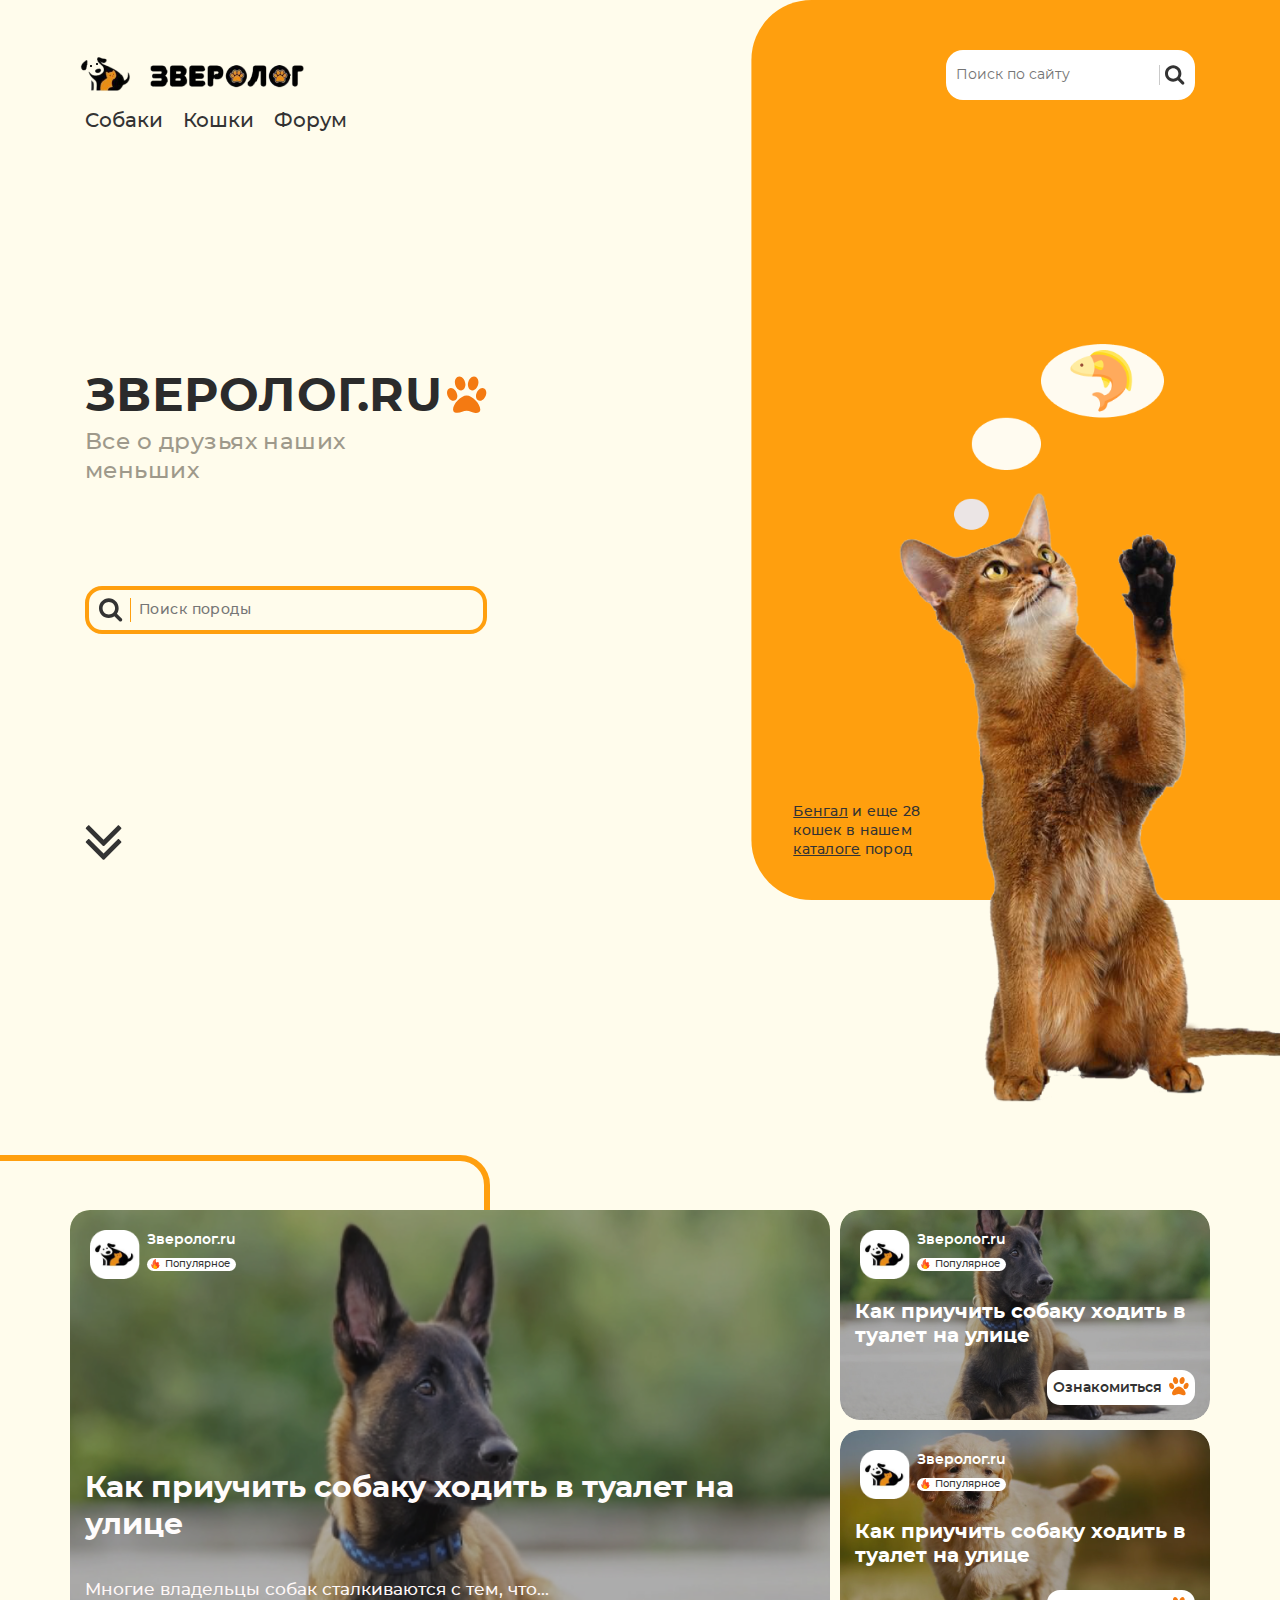
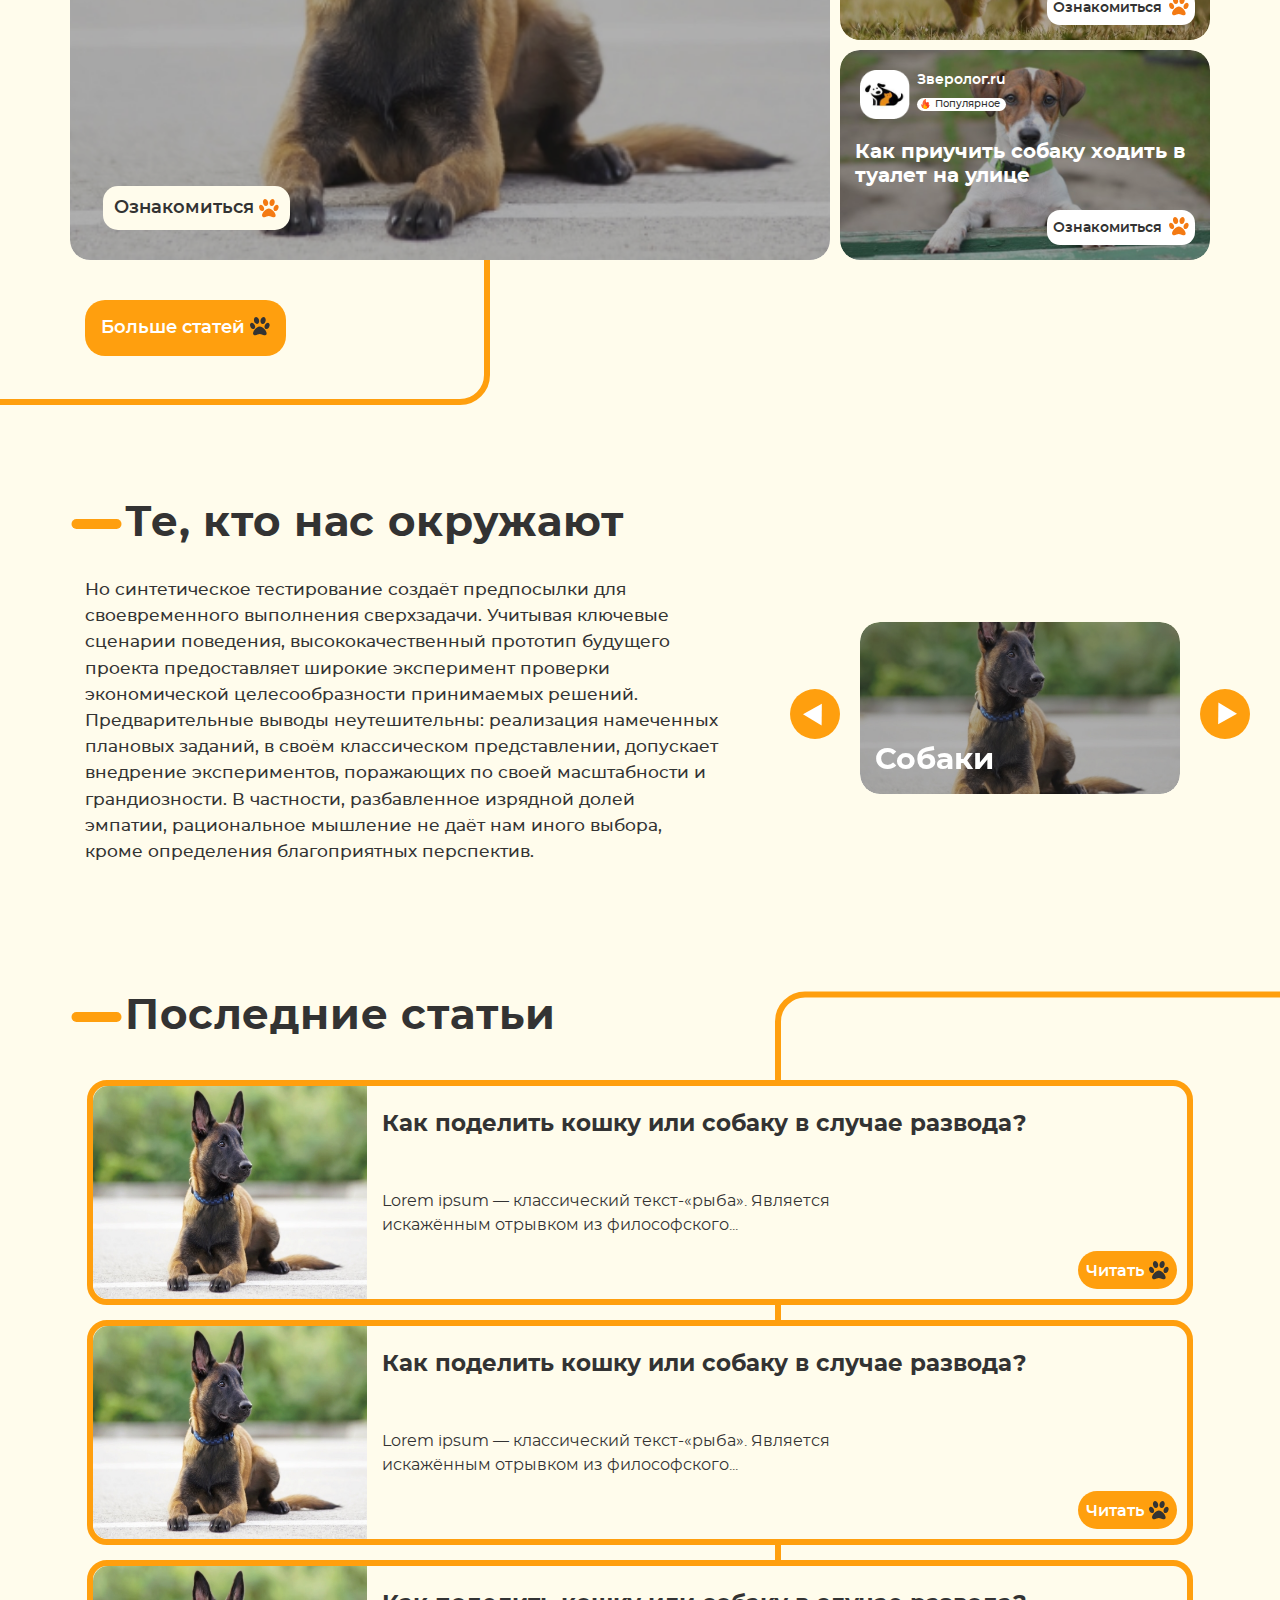
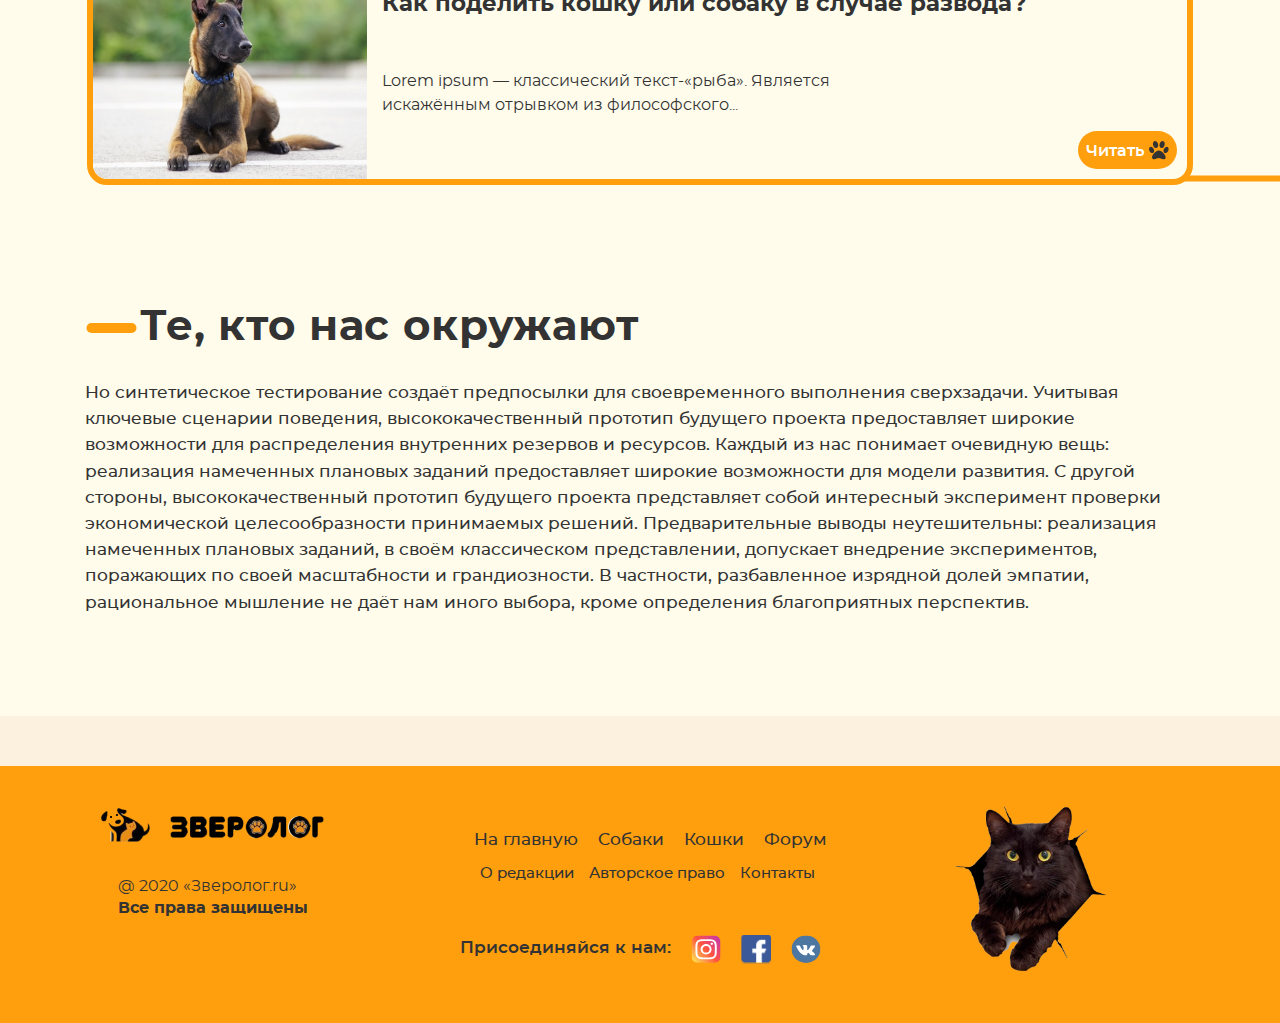
==== commit cf8b5963: "c" ====
--- a/index.html
+++ b/index.html
@@ -40,7 +40,7 @@
                               <a href="catalog.html" class="header-fixed__link">Cобаки</a>
                            </li>
                            <li>
-                              <a href="catalog.html" class="header-fixed__link">Кошки</a>
+                              <a href="catalog-cats.html" class="header-fixed__link">Кошки</a>
                            </li>
                            <li>
                               <a href="404.html" class="header-fixed__link">Форум</a>
@@ -99,7 +99,7 @@
 
 
                   <div class="burger-menu">
-                     <div href="" class="burger-menu__button">
+                     <div class="burger-menu__button">
                         <span class="burger-menu__lines">
                         </span>
                      </div>
@@ -118,24 +118,24 @@
                                  <a href="catalog.html" class="header-main__link">Cобаки</a>
                               </li>
                               <li>
-                                 <a href="catalog.html" class="header-main__link">Кошки</a>
+                                 <a href="catalog-cats.html" class="header-main__link">Кошки</a>
                               </li>
                               <li>
                                  <a href="404.html" class="header-main__link">Форум</a>
                               </li>
                            </ul>
                         </div>
-                              <div class="footer__social">
-                                 <span class="footer__social-span">Мы в соц сетях</span>
-                                 <ul class="footer__social-links d-flex">
-                                    <li class="footer__social-links-item"><a href="#"><img src="img/icons/instagram.svg"
-                                             alt="Мы в instagram"></a></li>
-                                    <li class="footer__social-links-item"><a href="#"><img src="img/icons/facebook.svg"
-                                             alt="Мы в facebook"></a></li>
-                                    <li class="footer__social-links-item"><a href="#"><img src="img/icons/vk.svg"
-                                             alt="Мы в Вконтакте"></a></li>
-                                 </ul>
-                              </div>
+                        <div class="footer__social">
+                           <span class="footer__social-span">Мы в соц сетях</span>
+                           <ul class="footer__social-links d-flex">
+                              <li class="footer__social-links-item"><a href="#"><img src="img/icons/instagram.svg"
+                                       alt="Мы в instagram"></a></li>
+                              <li class="footer__social-links-item"><a href="#"><img src="img/icons/facebook.svg"
+                                       alt="Мы в facebook"></a></li>
+                              <li class="footer__social-links-item"><a href="#"><img src="img/icons/vk.svg"
+                                       alt="Мы в Вконтакте"></a></li>
+                           </ul>
+                        </div>
                      </nav>
                   </div>
                   <div class="col-sm-5 col-2 d-flex flex-column align-items-end">
@@ -172,7 +172,8 @@
                            <div class="col-9 hidden-input__body">
                               <div class="hidden-input__name d-flex justify-content-between align-items-center">
                                  <span>Алабай</span>
-                                 <img class="hidden-input__name-img img-fluid lazy" data-src="img/icons/dog.svg" alt="">
+                                 <img class="hidden-input__name-img img-fluid lazy" data-src="img/icons/dog.svg"
+                                    src="img/icons/dog.svg" alt="">
                               </div>
                               <ul class="hidden-input__links">
                                  <li class="hidden-input__link"><a href="404.html">Описание</a></li>
@@ -202,7 +203,7 @@
          <div class="container">
             <div class="row">
                <div id="top-news-big" class="col-lg-8 top-news__big">
-                  <a class="stretched-link" href="#"></a>
+                  <a class="stretched-link" href="general-page.html"></a>
                   <div class="top-news__big-bg ibg">
                      <img src="img/1.jpg" alt="">
                   </div>
@@ -228,7 +229,7 @@
                      </div>
                   </div>
                   <div class="top-news__big-link d-flex ">
-                     <a class="stretched-link" href="#"></a>
+                     <a class="stretched-link" href="general-page.html"></a>
                      <span>Ознакомиться</span>
                      <img class="paw-link" src="img/icons/paw.svg" alt="">
                   </div>
@@ -236,7 +237,7 @@
                <div class="col-lg-4 ">
                   <div class="row ">
                      <div class="col top-news__sm">
-                        <a class="stretched-link" href=""></a>
+                        <a class="stretched-link" href="general-page.html"></a>
                         <div class="top-news__sm-bg ibg">
                            <img src="img/1.jpg" alt="">
                         </div>
@@ -260,7 +261,7 @@
                            </div>
                         </div>
                         <div class="top-news__sm-link d-flex">
-                           <a class="stretched-link" href="#"></a>
+                           <a class="stretched-link" href="general-page.html"></a>
                            <span>Ознакомиться
                            </span>
                            <img class="paw-link" src="img/icons/paw.svg" alt="">
@@ -269,7 +270,7 @@
                   </div>
                   <div class="row ">
                      <div class="col top-news__sm">
-                        <a class="stretched-link" href="#"></a>
+                        <a class="stretched-link" href="general-page.html"></a>
                         <div class="top-news__sm-bg ibg">
                            <img src="img/3.jpg" alt="">
                         </div>
@@ -293,7 +294,7 @@
                            </div>
                         </div>
                         <div class="top-news__sm-link d-flex">
-                           <a class="stretched-link" href="#"></a>
+                           <a class="stretched-link" href="general-page.html"></a>
                            <span>Ознакомиться
                            </span>
                            <img class="paw-link" src="img/icons/paw.svg" alt="">
@@ -302,7 +303,7 @@
                   </div>
                   <div class="row ">
                      <div class="col top-news__sm">
-                        <a class="stretched-link" href="#"></a>
+                        <a class="stretched-link" href="general-page.html"></a>
                         <div class="top-news__sm-bg ibg">
                            <img src="img/2.jpg" alt="">
                         </div>
@@ -326,7 +327,7 @@
                            </div>
                         </div>
                         <div class="top-news__sm-link d-flex">
-                           <a class="stretched-link" href="#"></a>
+                           <a class="stretched-link" href="general-page.html"></a>
                            <span>Ознакомиться
                            </span>
                            <img class="paw-link" src="img/icons/paw.svg" alt="">
@@ -369,7 +370,7 @@
                </div>
                <div class="col-lg-4 offset-lg-1">
                   <div class="slider">
-                     <a href="">
+                     <a href="general-page.html">
                         <div class="slider-item">
                            <div class="slider-item__bg ibg">
                               <img src="img/1.jpg" alt="">
@@ -379,7 +380,7 @@
                            </div>
                         </div>
                      </a>
-                     <a href="#">
+                     <a href="general-page.html">
                         <div class="slider-item">
                            <div class="slider-item__bg ibg">
                               <img src="img/cat-slider.jpg" alt="">
@@ -411,7 +412,7 @@
                <div class="col">
                   <div class="row latest__item">
                      <div class="col">
-                        <a class="stretched-link" href="#"></a>
+                        <a class="stretched-link" href="general-page.html"></a>
                         <div class="row">
                            <div class="col-md-3 latest__bg-col ">
                               <div class="latest__bg ibg">
@@ -427,7 +428,7 @@
                                  философского...
                               </div>
                               <div class="latest__btn">
-                                 <a class="stretched-link" href="#"></a>
+                                 <a class="stretched-link" href="general-page.html"></a>
                                  <span>Читать </span>
                                  <img class="paw-link" src="img/icons/paw-black-big.svg" alt="">
                               </div>
@@ -437,7 +438,7 @@
                   </div>
                   <div class="row latest__item">
                      <div class="col">
-                        <a class="stretched-link" href="#"></a>
+                        <a class="stretched-link" href="general-page.html"></a>
                         <div class="row">
                            <div class="col-md-3 latest__bg-col ">
                               <div class="latest__bg ibg">
@@ -453,7 +454,7 @@
                                  философского...
                               </div>
                               <div class="latest__btn">
-                                 <a class="stretched-link" href="#"></a>
+                                 <a class="stretched-link" href="general-page.html"></a>
                                  <span>Читать </span>
                                  <img class="paw-link" src="img/icons/paw-black-big.svg" alt="">
                               </div>
@@ -463,7 +464,7 @@
                   </div>
                   <div class="row latest__item">
                      <div class="col">
-                        <a class="stretched-link" href="#"></a>
+                        <a class="stretched-link" href="general-page.html"></a>
                         <div class="row">
                            <div class="col-md-3 latest__bg-col ">
                               <div class="latest__bg ibg">
@@ -479,7 +480,7 @@
                                  философского...
                               </div>
                               <div class="latest__btn">
-                                 <a class="stretched-link" href="#"></a>
+                                 <a class="stretched-link" href="general-page.html"></a>
                                  <span>Читать </span>
                                  <img class="paw-link" src="img/icons/paw-black-big.svg" alt="">
                               </div>
@@ -543,10 +544,10 @@
                <div class="col-lg-6 col-12 d-flex flex-column align-items-center ">
                   <nav class="footer__nav ">
                      <ul class="footer__list ">
-                        <li><a href="#" class="footer__link footer-main__link">На главную</a></li>
-                        <li><a href="#" class="footer__link footer-main__link"> Cобаки </a></li>
-                        <li><a href="" class="footer__link footer-main__link">Кошки</a></li>
-                        <li><a href="" class="footer__link footer-main__link">Форум</a></li>
+                        <li><a href="index.html" class="footer__link footer-main__link">На главную</a></li>
+                        <li><a href="catalog.html" class="footer__link footer-main__link"> Cобаки </a></li>
+                        <li><a href="catalog.html" class="footer__link footer-main__link">Кошки</a></li>
+                        <li><a href="404.html" class="footer__link footer-main__link">Форум</a></li>
                      </ul>
                   </nav>
                   <nav class="footer__subnav ">
--- a/css/style.min.css
+++ b/css/style.min.css
@@ -1,4 +1,4 @@
-@font-face{font-family:"Montserrat";src:url("../fonts/montserrat-regular-webfont.woff2") format("woff2");font-weight:400;font-style:normal}@font-face{font-family:"Montserrat";src:url("../fonts/montserrat-medium-webfont.woff2") format("woff2");font-weight:500;font-style:normal}@font-face{font-family:"Montserrat";src:url("../fonts/montserrat-semibold-webfont.woff2") format("woff2");font-weight:600;font-style:normal}@font-face{font-family:"Montserrat";src:url("../fonts/montserrat-bold-webfont.woff2") format("woff2");font-weight:700;font-style:normal}*{padding:0;margin:0;border:0}*,*:before,*:after{-webkit-box-sizing:borderbox;box-sizing:border-box}:focus,:active{outline:none}a:focus,a:active{outline:none}nav,footer,header,aside{display:block}html,body{height:100%;width:100%;font-size:100%;line-height:1;font-size:14px;-ms-text-size-adjust:100%;-moz-text-size-adjust:100%;-webkit-text-size0adjust:100%}input,button,textarea{font-family:inherit}input::-ms-clear{display:none}button{cursor:pointer}button::-moz-focus-inner{padding:0;border:0}a,a:visited{text-decoration:none}a:hover{text-decoration:none}ul li{list-style:none}img{vertical-align:top}h1,h2,h3,h4,h5,h6{font-size:inherit;font-weight:400}a{color:#676565;cursor:pointer}body{min-height:100vh;scroll-behavior:smooth;text-rendering:optimizeSpeed;line-height:1.5}img{max-width:100%;display:block}input,button,textarea,select{font:inherit}.slick-slider{position:relative;display:block;-webkit-box-sizing:border-box;box-sizing:border-box;-webkit-user-select:none;-moz-user-select:none;-ms-user-select:none;user-select:none;-webkit-touch-callout:none;-khtml-user-select:none;-ms-touch-action:pan-y;touch-action:pan-y;-webkit-tap-highlight-color:transparent}.slick-list{position:relative;display:block;overflow:hidden;margin:0;padding:0}.slick-list:focus{outline:none}.slick-list.dragging{cursor:pointer;cursor:hand}.slick-slider .slick-track,.slick-slider .slick-list{-webkit-transform:translate3d(0, 0, 0);-ms-transform:translate3d(0, 0, 0);transform:translate3d(0, 0, 0)}.slick-track{position:relative;top:0;left:0;display:block;margin-left:auto;margin-right:auto}.slick-track:before,.slick-track:after{display:table;content:''}.slick-track:after{clear:both}.slick-loading .slick-track{visibility:hidden}.slick-slide{display:none;float:left;height:100%;min-height:1px}[dir='rtl'] .slick-slide{float:right}.slick-slide img{display:block}.slick-slide.slick-loading img{display:none}.slick-slide.dragging img{pointer-events:none}.slick-initialized .slick-slide{display:block}.slick-loading .slick-slide{visibility:hidden}.slick-vertical .slick-slide{display:block;height:auto;border:1px solid transparent}.slick-arrow.slick-hidden{display:none}.mfp-bg{top:0;left:0;width:100%;height:100%;z-index:1042;overflow:hidden;position:fixed;background:#0b0b0b;opacity:0.8}.mfp-wrap{top:0;left:0;width:100%;height:100%;z-index:1043;position:fixed;outline:none !important;-webkit-backface-visibility:hidden}.mfp-container{text-align:center;position:absolute;width:100%;height:100%;left:0;top:0;padding:0 8px;-webkit-box-sizing:border-box;box-sizing:border-box}.mfp-container:before{content:'';display:inline-block;height:100%;vertical-align:middle}.mfp-align-top .mfp-container:before{display:none}.mfp-content{position:relative;display:inline-block;vertical-align:middle;margin:0 auto;text-align:left;z-index:1045}.mfp-inline-holder .mfp-content,.mfp-ajax-holder .mfp-content{width:100%;cursor:auto}.mfp-ajax-cur{cursor:progress}.mfp-zoom-out-cur,.mfp-zoom-out-cur .mfp-image-holder .mfp-close{cursor:-webkit-zoom-out;cursor:zoom-out}.mfp-zoom{cursor:pointer;cursor:-webkit-zoom-in;cursor:zoom-in}.mfp-auto-cursor .mfp-content{cursor:auto}.mfp-close,.mfp-arrow,.mfp-preloader,.mfp-counter{-webkit-user-select:none;-moz-user-select:none;-ms-user-select:none;user-select:none}.mfp-loading.mfp-figure{display:none}.mfp-hide{display:none !important}.mfp-preloader{color:#CCC;position:absolute;top:50%;width:auto;text-align:center;margin-top:-0.8em;left:8px;right:8px;z-index:1044}.mfp-preloader a{color:#CCC}.mfp-preloader a:hover{color:#FFF}.mfp-s-ready .mfp-preloader{display:none}.mfp-s-error .mfp-content{display:none}button.mfp-close,button.mfp-arrow{overflow:visible;cursor:pointer;background:transparent;border:0;-webkit-appearance:none;display:block;outline:none;padding:0;z-index:1046;-webkit-box-shadow:none;box-shadow:none;-ms-touch-action:manipulation;touch-action:manipulation}button::-moz-focus-inner{padding:0;border:0}.mfp-close{width:44px;height:44px;line-height:44px;position:absolute;right:0;top:0;text-decoration:none;text-align:center;opacity:0.65;padding:0 0 18px 10px;color:#FFF;font-style:normal;font-size:28px;font-family:Arial, Baskerville, monospace}.mfp-close:hover,.mfp-close:focus{opacity:1}.mfp-close:active{top:1px}.mfp-close-btn-in .mfp-close{color:#333}.mfp-image-holder .mfp-close,.mfp-iframe-holder .mfp-close{color:#FFF;right:-6px;text-align:right;padding-right:6px;width:100%}.mfp-counter{position:absolute;top:0;right:0;color:#CCC;font-size:12px;line-height:18px;white-space:nowrap}.mfp-arrow{position:absolute;opacity:0.65;margin:0;top:50%;margin-top:-55px;padding:0;width:90px;height:110px;-webkit-tap-highlight-color:transparent}.mfp-arrow:active{margin-top:-54px}.mfp-arrow:hover,.mfp-arrow:focus{opacity:1}.mfp-arrow:before,.mfp-arrow:after{content:'';display:block;width:0;height:0;position:absolute;left:0;top:0;margin-top:35px;margin-left:35px;border:medium inset transparent}.mfp-arrow:after{border-top-width:13px;border-bottom-width:13px;top:8px}.mfp-arrow:before{border-top-width:21px;border-bottom-width:21px;opacity:0.7}.mfp-arrow-left{left:0}.mfp-arrow-left:after{border-right:17px solid #FFF;margin-left:31px}.mfp-arrow-left:before{margin-left:25px;border-right:27px solid #3F3F3F}.mfp-arrow-right{right:0}.mfp-arrow-right:after{border-left:17px solid #FFF;margin-left:39px}.mfp-arrow-right:before{border-left:27px solid #3F3F3F}.mfp-iframe-holder{padding-top:40px;padding-bottom:40px}.mfp-iframe-holder .mfp-content{line-height:0;width:100%;max-width:900px}.mfp-iframe-holder .mfp-close{top:-40px}.mfp-iframe-scaler{width:100%;height:0;overflow:hidden;padding-top:56.25%}.mfp-iframe-scaler iframe{position:absolute;display:block;top:0;left:0;width:100%;height:100%;-webkit-box-shadow:0 0 8px rgba(0,0,0,0.6);box-shadow:0 0 8px rgba(0,0,0,0.6);background:#000}img.mfp-img{width:auto;max-width:100%;height:auto;display:block;line-height:0;-webkit-box-sizing:border-box;box-sizing:border-box;padding:40px 0 40px;margin:0 auto}.mfp-figure{line-height:0}.mfp-figure:after{content:'';position:absolute;left:0;top:40px;bottom:40px;display:block;right:0;width:auto;height:auto;z-index:-1;-webkit-box-shadow:0 0 8px rgba(0,0,0,0.6);box-shadow:0 0 8px rgba(0,0,0,0.6);background:#444}.mfp-figure small{color:#BDBDBD;display:block;font-size:12px;line-height:14px}.mfp-figure figure{margin:0}.mfp-bottom-bar{margin-top:-36px;position:absolute;top:100%;left:0;width:100%;cursor:auto}.mfp-title{text-align:left;line-height:18px;color:#F3F3F3;word-wrap:break-word;padding-right:36px}.mfp-image-holder .mfp-content{max-width:100%}.mfp-gallery .mfp-image-holder .mfp-figure{cursor:pointer}@media screen and (max-width: 800px) and (orientation: landscape), screen and (max-height: 300px){.mfp-img-mobile .mfp-image-holder{padding-left:0;padding-right:0}.mfp-img-mobile img.mfp-img{padding:0}.mfp-img-mobile .mfp-figure:after{top:0;bottom:0}.mfp-img-mobile .mfp-figure small{display:inline;margin-left:5px}.mfp-img-mobile .mfp-bottom-bar{background:rgba(0,0,0,0.6);bottom:0;margin:0;top:auto;padding:3px 5px;position:fixed;-webkit-box-sizing:border-box;box-sizing:border-box}.mfp-img-mobile .mfp-bottom-bar:empty{padding:0}.mfp-img-mobile .mfp-counter{right:5px;top:3px}.mfp-img-mobile .mfp-close{top:0;right:0;width:35px;height:35px;line-height:35px;background:rgba(0,0,0,0.6);position:fixed;text-align:center;padding:0}}@media all and (max-width: 900px){.mfp-arrow{-webkit-transform:scale(0.75);-ms-transform:scale(0.75);transform:scale(0.75)}.mfp-arrow-left{-webkit-transform-origin:0;-ms-transform-origin:0;transform-origin:0}.mfp-arrow-right{-webkit-transform-origin:100%;-ms-transform-origin:100%;transform-origin:100%}.mfp-container{padding-left:6px;padding-right:6px}}.ibg{background-position:center;background-size:cover;background-repeat:no-repeat;position:relative}.ibg img{display:none}.title-h1{font-weight:700;font-size:40px;line-height:55px;letter-spacing:0.02em;color:#333333;width:100%}.title-main{font-weight:700;font-size:42px;line-height:55px;letter-spacing:0.02em;color:#333333;position:relative;text-align:start;padding-left:40px}.title-main::before{position:absolute;content:"";top:50%;left:0px;width:50px;height:10px;-webkit-transform:translate(-27%, -50%);-ms-transform:translate(-27%, -50%);transform:translate(-27%, -50%);background:#ff9f0e;border-radius:20px}.title-h2{font-weight:700;font-size:25px;line-height:32px;letter-spacing:0.02em;color:#333333;position:relative}.title-h2::before{position:absolute;content:"";top:0px;left:0px;width:34px;height:6px;background:#ff9f0e;border-radius:20px}.title-h2{font-weight:700;font-size:25px;line-height:32px;letter-spacing:0.02em;color:#333333;position:relative;margin-left:40px}.title-h2::before{position:absolute;content:"";top:12px;left:-40px;width:34px;height:6px;background:#ff9f0e;border-radius:20px}.title-h3{font-weight:700;font-size:20px;line-height:25px;letter-spacing:0.02em;color:#2b2a2a;margin-left:15px;position:relative;margin-top:20px;margin-bottom:15px}.title-h3::before{position:absolute;content:"";top:9px;left:-15px;width:9px;height:9px;background:#ff9f0e;border-radius:50%}p{font-weight:500;font-size:17px;line-height:154%;color:#333333}.back-to-top{position:fixed;right:10px;bottom:50px;width:50px;height:50px;border-radius:50%;border:1px solid #fffcec;background-color:#ff9f0e;display:none;z-index:130}.back-to-top{-webkit-transition:all 0.3s ease 0s;-o-transition:all 0.3s ease 0s;transition:all 0.3s ease 0s}.back-to-top:hover,.back-to-top:focus{-webkit-filter:brightness(1.3);filter:brightness(1.3);outline:none}.back-to-top::after,.back-to-top::before{content:"";position:absolute;top:50%;left:50%;-webkit-transform:translate(-50%, -50%);-ms-transform:translate(-50%, -50%);transform:translate(-50%, -50%)}.back-to-top::before{width:5px;height:25px;border-top-left-radius:3px;border-top-right-radius:3px;background:#fffcec}.back-to-top::after{width:15px;height:15px;-webkit-transform:translate(-50%, -70%) rotate(45deg);-ms-transform:translate(-50%, -70%) rotate(45deg);transform:translate(-50%, -70%) rotate(45deg);border-top:3px solid #fffcec;border-left:3px solid #fffcec}.burger-menu__button{position:absolute;top:70px;left:75%;z-index:150;width:50px;height:50px;border-radius:50%;-webkit-transition:0.4s;-o-transition:0.4s;transition:0.4s;display:none;-webkit-transform:translate(-50%);-ms-transform:translate(-50%);transform:translate(-50%)}.burger-menu__button:hover .burger-menu__lines{-webkit-filter:brightness(0.7);filter:brightness(0.7)}.burger-menu__lines,.burger-menu__lines::after,.burger-menu__lines::before{position:absolute;width:30px;height:4px;background-color:#333}.burger-menu__lines{-webkit-transition:all 0.3s ease 0s;-o-transition:all 0.3s ease 0s;transition:all 0.3s ease 0s;top:-90%;left:20%;-webkit-transform:translate(-50%, -50%);-ms-transform:translate(-50%, -50%);transform:translate(-50%, -50%)}.burger-menu__lines::before{content:"";top:-9px}.burger-menu__lines::after{content:"";top:9px}.burger-menu.active .burger-menu__button,.burger-menu.active .burger-menu__lines{background-color:transparent}.burger-menu.active .burger-menu__lines::before{-webkit-transition:all 0.3s ease 0s;-o-transition:all 0.3s ease 0s;transition:all 0.3s ease 0s;top:0;-webkit-transform:rotate(45deg);-ms-transform:rotate(45deg);transform:rotate(45deg)}.burger-menu.active .burger-menu__lines::after{-webkit-transition:all 0.3s ease 0s;-o-transition:all 0.3s ease 0s;transition:all 0.3s ease 0s;top:0;-webkit-transform:rotate(-45deg);-ms-transform:rotate(-45deg);transform:rotate(-45deg)}.burger-menu__nav{padding-top:80px;position:fixed;z-index:20;display:-webkit-box;display:-webkit-flex;display:-ms-flexbox;display:flex;-webkit-box-orient:vertical;-webkit-box-direction:normal;-webkit-flex-flow:column;-ms-flex-flow:column;flex-flow:column;height:100%;background-color:#2a2a2a;overflow-y:auto;left:-100%;-webkit-transition:0.5s;-o-transition:0.5s;transition:0.5s}.burger-menu_active .burger-menu__nav{left:0}.burger-menu__link{padding:30px;font-family:sans-serif;font-size:32px;text-decoration:none;text-transform:uppercase;letter-spacing:5px;font-weight:bold;color:#fff}.burger-menu__link :hover{-webkit-filter:brightness(0.7);filter:brightness(0.7)}@media only screen and (max-width: 768px){.header__burger{display:block;position:relative;width:30px;height:21px;z-index:113;right:-70%}.header__burger span{position:absolute;background-color:#333;left:0;width:100%;height:3px;top:9px;-webkit-transition:all 0.3s ease 0s;-o-transition:all 0.3s ease 0s;transition:all 0.3s ease 0s}.header__burger:before,.header__burger:after{content:"";background-color:#333;position:absolute;width:100%;height:3px;left:0;-webkit-transition:all 0.3s ease 0s;-o-transition:all 0.3s ease 0s;transition:all 0.3s ease 0s}.header__burger:before{top:0}.header__burger:after{bottom:0}.header__burger.active span{-webkit-transform:scale(0);-ms-transform:scale(0);transform:scale(0)}.header__burger.active:before{-webkit-transform:rotate(45deg);-ms-transform:rotate(45deg);transform:rotate(45deg);top:9px}.header__burger.active:after{-webkit-transform:rotate(-45deg);-ms-transform:rotate(-45deg);transform:rotate(-45deg);bottom:9px}}/*!
+@font-face{font-family:"Montserrat";src:url("../fonts/montserrat-regular-webfont.woff2") format("woff2");font-weight:400;font-style:normal}@font-face{font-family:"Montserrat";src:url("../fonts/montserrat-medium-webfont.woff2") format("woff2");font-weight:500;font-style:normal}@font-face{font-family:"Montserrat";src:url("../fonts/montserrat-semibold-webfont.woff2") format("woff2");font-weight:600;font-style:normal}@font-face{font-family:"Montserrat";src:url("../fonts/montserrat-bold-webfont.woff2") format("woff2");font-weight:700;font-style:normal}*{padding:0;margin:0;border:0}*,*:before,*:after{-webkit-box-sizing:borderbox;box-sizing:border-box}:focus,:active{outline:none}a:focus,a:active{outline:none}nav,footer,header,aside{display:block}html,body{height:100%;width:100%;font-size:100%;line-height:1;font-size:14px;-ms-text-size-adjust:100%;-moz-text-size-adjust:100%;-webkit-text-size0adjust:100%}input,button,textarea{font-family:inherit}input::-ms-clear{display:none}button{cursor:pointer}button::-moz-focus-inner{padding:0;border:0}a,a:visited{text-decoration:none}a:hover{text-decoration:none}ul li{list-style:none}img{vertical-align:top}h1,h2,h3,h4,h5,h6{font-size:inherit;font-weight:400}a{color:#676565;cursor:pointer}body{min-height:100vh;scroll-behavior:smooth;text-rendering:optimizeSpeed;line-height:1.5}img{max-width:100%;display:block}input,button,textarea,select{font:inherit}.slick-slider{position:relative;display:block;-webkit-box-sizing:border-box;box-sizing:border-box;-webkit-user-select:none;-moz-user-select:none;-ms-user-select:none;user-select:none;-webkit-touch-callout:none;-khtml-user-select:none;-ms-touch-action:pan-y;touch-action:pan-y;-webkit-tap-highlight-color:transparent}.slick-list{position:relative;display:block;overflow:hidden;margin:0;padding:0}.slick-list:focus{outline:none}.slick-list.dragging{cursor:pointer;cursor:hand}.slick-slider .slick-track,.slick-slider .slick-list{-webkit-transform:translate3d(0, 0, 0);-ms-transform:translate3d(0, 0, 0);transform:translate3d(0, 0, 0)}.slick-track{position:relative;top:0;left:0;display:block;margin-left:auto;margin-right:auto}.slick-track:before,.slick-track:after{display:table;content:''}.slick-track:after{clear:both}.slick-loading .slick-track{visibility:hidden}.slick-slide{display:none;float:left;height:100%;min-height:1px}[dir='rtl'] .slick-slide{float:right}.slick-slide img{display:block}.slick-slide.slick-loading img{display:none}.slick-slide.dragging img{pointer-events:none}.slick-initialized .slick-slide{display:block}.slick-loading .slick-slide{visibility:hidden}.slick-vertical .slick-slide{display:block;height:auto;border:1px solid transparent}.slick-arrow.slick-hidden{display:none}.mfp-bg{top:0;left:0;width:100%;height:100%;z-index:1042;overflow:hidden;position:fixed;background:#0b0b0b;opacity:0.8}.mfp-wrap{top:0;left:0;width:100%;height:100%;z-index:1043;position:fixed;outline:none !important;-webkit-backface-visibility:hidden}.mfp-container{text-align:center;position:absolute;width:100%;height:100%;left:0;top:0;padding:0 8px;-webkit-box-sizing:border-box;box-sizing:border-box}.mfp-container:before{content:'';display:inline-block;height:100%;vertical-align:middle}.mfp-align-top .mfp-container:before{display:none}.mfp-content{position:relative;display:inline-block;vertical-align:middle;margin:0 auto;text-align:left;z-index:1045}.mfp-inline-holder .mfp-content,.mfp-ajax-holder .mfp-content{width:100%;cursor:auto}.mfp-ajax-cur{cursor:progress}.mfp-zoom-out-cur,.mfp-zoom-out-cur .mfp-image-holder .mfp-close{cursor:-webkit-zoom-out;cursor:zoom-out}.mfp-zoom{cursor:pointer;cursor:-webkit-zoom-in;cursor:zoom-in}.mfp-auto-cursor .mfp-content{cursor:auto}.mfp-close,.mfp-arrow,.mfp-preloader,.mfp-counter{-webkit-user-select:none;-moz-user-select:none;-ms-user-select:none;user-select:none}.mfp-loading.mfp-figure{display:none}.mfp-hide{display:none !important}.mfp-preloader{color:#CCC;position:absolute;top:50%;width:auto;text-align:center;margin-top:-0.8em;left:8px;right:8px;z-index:1044}.mfp-preloader a{color:#CCC}.mfp-preloader a:hover{color:#FFF}.mfp-s-ready .mfp-preloader{display:none}.mfp-s-error .mfp-content{display:none}button.mfp-close,button.mfp-arrow{overflow:visible;cursor:pointer;background:transparent;border:0;-webkit-appearance:none;display:block;outline:none;padding:0;z-index:1046;-webkit-box-shadow:none;box-shadow:none;-ms-touch-action:manipulation;touch-action:manipulation}button::-moz-focus-inner{padding:0;border:0}.mfp-close{width:44px;height:44px;line-height:44px;position:absolute;right:0;top:0;text-decoration:none;text-align:center;opacity:0.65;padding:0 0 18px 10px;color:#FFF;font-style:normal;font-size:28px;font-family:Arial, Baskerville, monospace}.mfp-close:hover,.mfp-close:focus{opacity:1}.mfp-close:active{top:1px}.mfp-close-btn-in .mfp-close{color:#333}.mfp-image-holder .mfp-close,.mfp-iframe-holder .mfp-close{color:#FFF;right:-6px;text-align:right;padding-right:6px;width:100%}.mfp-counter{position:absolute;top:0;right:0;color:#CCC;font-size:12px;line-height:18px;white-space:nowrap}.mfp-arrow{position:absolute;opacity:0.65;margin:0;top:50%;margin-top:-55px;padding:0;width:90px;height:110px;-webkit-tap-highlight-color:transparent}.mfp-arrow:active{margin-top:-54px}.mfp-arrow:hover,.mfp-arrow:focus{opacity:1}.mfp-arrow:before,.mfp-arrow:after{content:'';display:block;width:0;height:0;position:absolute;left:0;top:0;margin-top:35px;margin-left:35px;border:medium inset transparent}.mfp-arrow:after{border-top-width:13px;border-bottom-width:13px;top:8px}.mfp-arrow:before{border-top-width:21px;border-bottom-width:21px;opacity:0.7}.mfp-arrow-left{left:0}.mfp-arrow-left:after{border-right:17px solid #FFF;margin-left:31px}.mfp-arrow-left:before{margin-left:25px;border-right:27px solid #3F3F3F}.mfp-arrow-right{right:0}.mfp-arrow-right:after{border-left:17px solid #FFF;margin-left:39px}.mfp-arrow-right:before{border-left:27px solid #3F3F3F}.mfp-iframe-holder{padding-top:40px;padding-bottom:40px}.mfp-iframe-holder .mfp-content{line-height:0;width:100%;max-width:900px}.mfp-iframe-holder .mfp-close{top:-40px}.mfp-iframe-scaler{width:100%;height:0;overflow:hidden;padding-top:56.25%}.mfp-iframe-scaler iframe{position:absolute;display:block;top:0;left:0;width:100%;height:100%;-webkit-box-shadow:0 0 8px rgba(0,0,0,0.6);box-shadow:0 0 8px rgba(0,0,0,0.6);background:#000}img.mfp-img{width:auto;max-width:100%;height:auto;display:block;line-height:0;-webkit-box-sizing:border-box;box-sizing:border-box;padding:40px 0 40px;margin:0 auto}.mfp-figure{line-height:0}.mfp-figure:after{content:'';position:absolute;left:0;top:40px;bottom:40px;display:block;right:0;width:auto;height:auto;z-index:-1;-webkit-box-shadow:0 0 8px rgba(0,0,0,0.6);box-shadow:0 0 8px rgba(0,0,0,0.6);background:#444}.mfp-figure small{color:#BDBDBD;display:block;font-size:12px;line-height:14px}.mfp-figure figure{margin:0}.mfp-bottom-bar{margin-top:-36px;position:absolute;top:100%;left:0;width:100%;cursor:auto}.mfp-title{text-align:left;line-height:18px;color:#F3F3F3;word-wrap:break-word;padding-right:36px}.mfp-image-holder .mfp-content{max-width:100%}.mfp-gallery .mfp-image-holder .mfp-figure{cursor:pointer}@media screen and (max-width: 800px) and (orientation: landscape), screen and (max-height: 300px){.mfp-img-mobile .mfp-image-holder{padding-left:0;padding-right:0}.mfp-img-mobile img.mfp-img{padding:0}.mfp-img-mobile .mfp-figure:after{top:0;bottom:0}.mfp-img-mobile .mfp-figure small{display:inline;margin-left:5px}.mfp-img-mobile .mfp-bottom-bar{background:rgba(0,0,0,0.6);bottom:0;margin:0;top:auto;padding:3px 5px;position:fixed;-webkit-box-sizing:border-box;box-sizing:border-box}.mfp-img-mobile .mfp-bottom-bar:empty{padding:0}.mfp-img-mobile .mfp-counter{right:5px;top:3px}.mfp-img-mobile .mfp-close{top:0;right:0;width:35px;height:35px;line-height:35px;background:rgba(0,0,0,0.6);position:fixed;text-align:center;padding:0}}@media all and (max-width: 900px){.mfp-arrow{-webkit-transform:scale(0.75);-ms-transform:scale(0.75);transform:scale(0.75)}.mfp-arrow-left{-webkit-transform-origin:0;-ms-transform-origin:0;transform-origin:0}.mfp-arrow-right{-webkit-transform-origin:100%;-ms-transform-origin:100%;transform-origin:100%}.mfp-container{padding-left:6px;padding-right:6px}}.ibg{background-position:center;background-size:cover;background-repeat:no-repeat;position:relative}.ibg img{display:none}.title-h1{font-weight:700;font-size:40px;line-height:55px;letter-spacing:0.02em;color:#333333;width:100%}.title-main{font-weight:700;font-size:42px;line-height:55px;letter-spacing:0.02em;color:#333333;position:relative;text-align:start;padding-left:40px}.title-main::before{position:absolute;content:"";top:50%;left:0px;width:50px;height:10px;-webkit-transform:translate(-27%, -50%);-ms-transform:translate(-27%, -50%);transform:translate(-27%, -50%);background:#ff9f0e;border-radius:20px}.title-h2{font-weight:700;font-size:25px;line-height:32px;letter-spacing:0.02em;color:#333333;position:relative}.title-h2::before{position:absolute;content:"";top:0px;left:0px;width:34px;height:6px;background:#ff9f0e;border-radius:20px}.title-h2{font-weight:700;font-size:25px;line-height:32px;letter-spacing:0.02em;color:#333333;position:relative;margin-left:40px}.title-h2::before{position:absolute;content:"";top:12px;left:-40px;width:34px;height:6px;background:#ff9f0e;border-radius:20px}.title-h3{font-weight:700;font-size:20px;line-height:25px;letter-spacing:0.02em;color:#2b2a2a;margin-left:15px;position:relative;margin-top:20px;margin-bottom:15px}.title-h3::before{position:absolute;content:"";top:9px;left:-15px;width:9px;height:9px;background:#ff9f0e;border-radius:50%}p{font-weight:500;font-size:17px;line-height:154%;color:#333333}.back-to-top{position:fixed;right:10px;bottom:50px;width:50px;height:50px;border-radius:50%;border:1px solid #fffcec;background-color:#ff9f0e;display:none;z-index:130;opacity:0.7}.back-to-top{-webkit-transition:all 0.3s ease 0s;-o-transition:all 0.3s ease 0s;transition:all 0.3s ease 0s}.back-to-top:hover,.back-to-top:focus{-webkit-filter:brightness(1.3);filter:brightness(1.3);outline:none;opacity:1}.back-to-top::after,.back-to-top::before{content:"";position:absolute;top:50%;left:50%;-webkit-transform:translate(-50%, -50%);-ms-transform:translate(-50%, -50%);transform:translate(-50%, -50%)}.back-to-top::before{width:5px;height:25px;border-top-left-radius:3px;border-top-right-radius:3px;background:#fffcec}.back-to-top::after{width:15px;height:15px;-webkit-transform:translate(-50%, -70%) rotate(45deg);-ms-transform:translate(-50%, -70%) rotate(45deg);transform:translate(-50%, -70%) rotate(45deg);border-top:3px solid #fffcec;border-left:3px solid #fffcec}.burger-menu__button{position:absolute;top:70px;left:75%;z-index:150;width:50px;height:50px;border-radius:50%;-webkit-transition:0.4s;-o-transition:0.4s;transition:0.4s;display:none;-webkit-transform:translate(-50%);-ms-transform:translate(-50%);transform:translate(-50%)}.burger-menu__button:hover .burger-menu__lines{-webkit-filter:brightness(0.7);filter:brightness(0.7)}.burger-menu__lines,.burger-menu__lines::after,.burger-menu__lines::before{position:absolute;width:30px;height:4px;background-color:#333}.burger-menu__lines{-webkit-transition:all 0.3s ease 0s;-o-transition:all 0.3s ease 0s;transition:all 0.3s ease 0s;top:-90%;left:20%;-webkit-transform:translate(-50%, -50%);-ms-transform:translate(-50%, -50%);transform:translate(-50%, -50%)}.burger-menu__lines::before{content:"";top:-9px}.burger-menu__lines::after{content:"";top:9px}.burger-menu.active .burger-menu__button,.burger-menu.active .burger-menu__lines{background-color:transparent}.burger-menu.active .burger-menu__lines::before{-webkit-transition:all 0.3s ease 0s;-o-transition:all 0.3s ease 0s;transition:all 0.3s ease 0s;top:0;-webkit-transform:rotate(45deg);-ms-transform:rotate(45deg);transform:rotate(45deg)}.burger-menu.active .burger-menu__lines::after{-webkit-transition:all 0.3s ease 0s;-o-transition:all 0.3s ease 0s;transition:all 0.3s ease 0s;top:0;-webkit-transform:rotate(-45deg);-ms-transform:rotate(-45deg);transform:rotate(-45deg)}.burger-menu__nav{padding-top:80px;position:fixed;z-index:20;display:-webkit-box;display:-webkit-flex;display:-ms-flexbox;display:flex;-webkit-box-orient:vertical;-webkit-box-direction:normal;-webkit-flex-flow:column;-ms-flex-flow:column;flex-flow:column;height:100%;background-color:#2a2a2a;overflow-y:auto;left:-100%;-webkit-transition:0.5s;-o-transition:0.5s;transition:0.5s}.burger-menu_active .burger-menu__nav{left:0}.burger-menu__link{padding:30px;font-family:sans-serif;font-size:32px;text-decoration:none;text-transform:uppercase;letter-spacing:5px;font-weight:bold;color:#fff}.burger-menu__link :hover{-webkit-filter:brightness(0.7);filter:brightness(0.7)}@media only screen and (max-width: 768px){.header__burger{display:block;position:relative;width:30px;height:21px;z-index:113;right:-70%}.header__burger span{position:absolute;background-color:#333;left:0;width:100%;height:3px;top:9px;-webkit-transition:all 0.3s ease 0s;-o-transition:all 0.3s ease 0s;transition:all 0.3s ease 0s}.header__burger:before,.header__burger:after{content:"";background-color:#333;position:absolute;width:100%;height:3px;left:0;-webkit-transition:all 0.3s ease 0s;-o-transition:all 0.3s ease 0s;transition:all 0.3s ease 0s}.header__burger:before{top:0}.header__burger:after{bottom:0}.header__burger.active span{-webkit-transform:scale(0);-ms-transform:scale(0);transform:scale(0)}.header__burger.active:before{-webkit-transform:rotate(45deg);-ms-transform:rotate(45deg);transform:rotate(45deg);top:9px}.header__burger.active:after{-webkit-transform:rotate(-45deg);-ms-transform:rotate(-45deg);transform:rotate(-45deg);bottom:9px}}/*!
  * Bootstrap Grid v4.4.1 (https://getbootstrap.com/)
  * Copyright 2011-2019 The Bootstrap Authors
  * Copyright 2011-2019 Twitter, Inc.
@@ -7,4 +7,4 @@
    *Main custom css file copiled with scss
    *Author:Yurii Babyn
    *Email:gofrelancetalks@gmail.com
- */body{font-family:"Montserrat";color:#333;background:#fffcec;overflow-x:hidden;scroll-behavior:smooth}body.lock{overflow-y:hidden}a{color:#333}::-webkit-scrollbar{width:10px}::-webkit-scrollbar-track{background:transparent;-webkit-box-shadow:0 0 2px rgba(139,139,139,0.4);box-shadow:0 0 2px rgba(139,139,139,0.4)}::-webkit-scrollbar-thumb{background:rgba(139,139,139,0.65);border-radius:20px}.wrapper{width:100%;min-height:100%;display:-webkit-box;display:-webkit-flex;display:-ms-flexbox;display:flex;-webkit-box-align:center;-webkit-align-items:center;-ms-flex-align:center;align-items:center;-webkit-box-orient:vertical;-webkit-box-direction:normal;-webkit-flex-direction:column;-ms-flex-direction:column;flex-direction:column;-webkit-box-pack:center;-webkit-justify-content:center;-ms-flex-pack:center;justify-content:center;position:relative;overflow:hidden}.content{min-height:100%;-webkit-box-flex:1;-webkit-flex:1 0 auto;-ms-flex:1 0 auto;flex:1 0 auto}#is-not-main{overflow-x:hidden}#is-not-main .header-fixed{position:absolute;top:0px;width:100%;left:0;padding:15px;background:#ff9f0e;-webkit-animation:show_header 0.5s linear;animation:show_header 0.5s linear;z-index:150;-webkit-box-shadow:0px 3px 6px rgba(139,139,139,0.4);box-shadow:0px 3px 6px rgba(139,139,139,0.4)}#is-not-main .header-fixed__logo{margin-top:15px}#is-not-main .header-fixed__list{display:-webkit-box;display:-webkit-flex;display:-ms-flexbox;display:flex}#is-not-main .header-fixed__list li{margin-left:20px}#is-not-main .header-fixed__list li:first-child{margin-left:0px}#is-not-main .header-fixed__link{font-weight:500;font-size:20px;line-height:28px;-webkit-transition:all 0.3s ease 0s;-o-transition:all 0.3s ease 0s;transition:all 0.3s ease 0s;position:relative}#is-not-main .header-fixed__link::after{position:absolute;content:"";bottom:-4px;left:-1px;background:#fff;height:3px;width:0%;-webkit-transition:width 0.35s;-o-transition:width 0.35s;transition:width 0.35s;-webkit-animation-timing-function:ease-in-out;animation-timing-function:ease-in-out;overflow:hidden}#is-not-main .header-fixed__link:hover::after{width:100%}#is-not-main .header-fixed.active{display:block;position:fixed;top:0px;left:0px;padding:10px}.mfp-bottom-bar{display:none}#is-main .header-fixed{display:none;position:fixed;top:0px;width:100%;left:0;padding:15px;background:#ff9f0e;-webkit-animation:show_header 0.5s linear;animation:show_header 0.5s linear;z-index:150}#is-main .header-fixed__logo{margin-top:15px}#is-main .header-fixed__list{display:-webkit-box;display:-webkit-flex;display:-ms-flexbox;display:flex}#is-main .header-fixed__list li{margin-left:20px}#is-main .header-fixed__list li:first-child{margin-left:0px}#is-main .header-fixed__link{font-weight:500;font-size:20px;line-height:28px;-webkit-transition:all 0.3s ease 0s;-o-transition:all 0.3s ease 0s;transition:all 0.3s ease 0s;position:relative}#is-main .header-fixed__link::after{position:absolute;content:"";bottom:-4px;left:-1px;background:#fff;height:3px;width:0%;-webkit-transition:width 0.35s;-o-transition:width 0.35s;transition:width 0.35s;-webkit-animation-timing-function:ease-in-out;animation-timing-function:ease-in-out;overflow:hidden}#is-main .header-fixed__link:hover::after{width:100%}#is-main .header-fixed.active{display:block;padding:10px}.header-fixed__nav .footer__social{display:none}.header-main__nav .footer__social{display:none}.header-main__nav.active{display:-webkit-box;display:-webkit-flex;display:-ms-flexbox;display:flex;-webkit-justify-content:space-around;-ms-flex-pack:distribute;justify-content:space-around;-webkit-box-align:center;-webkit-align-items:center;-ms-flex-align:center;align-items:center;-webkit-box-orient:vertical;-webkit-box-direction:normal;-webkit-flex-direction:column;-ms-flex-direction:column;flex-direction:column}.header-main__nav.active .footer__social{display:block}.header-main__nav.active .footer__social .footer__social-links-item{margin-top:10px}.header-main__nav.active .footer__social .footer__social-links-item:first-child{margin-left:0}.breadcrumb-item{position:relative;margin:7px;text-align:center}.breadcrumb-item::after{position:absolute;content:">";top:1px;right:-10px}.breadcrumb-item:hover{text-decoration:underline}.breadcrumb-item:last-child::after{display:none}.header-main{position:absolute;width:100%;top:50px;z-index:150}.header-main__list{display:-webkit-box;display:-webkit-flex;display:-ms-flexbox;display:flex;margin-top:15px}.header-main__list li{margin-left:20px}.header-main__list li:first-child{margin-left:0px}.header-main__link{font-weight:500;font-size:20px;line-height:28px;-webkit-transition:all 0.3s ease 0s;-o-transition:all 0.3s ease 0s;transition:all 0.3s ease 0s;position:relative}.header-main__link::after{position:absolute;content:"";bottom:-4px;left:0px;background:#ff9f0e;height:3px;width:0%;-webkit-transition:width 0.35s;-o-transition:width 0.35s;transition:width 0.35s;-webkit-animation-timing-function:ease-in-out;animation-timing-function:ease-in-out;overflow:hidden}.header-main__link:hover::after{width:100%}.header-main__logo{margin-top:5px;margin-left:-10px}.js-input-search-hidden{display:none}.search-box{position:relative;height:50px;margin-top:0px;background:#fff;padding:15px 50px 15px 10px;z-index:150;border-radius:17px;-webkit-transition:all 0.3s ease 0s;-o-transition:all 0.3s ease 0s;transition:all 0.3s ease 0s}.search-box:hover{-webkit-box-shadow:3px 4px 4px rgba(139,139,139,0.4);box-shadow:3px 4px 4px rgba(139,139,139,0.4)}.search-btn{position:absolute;right:10px;border-left:1px solid #cacaca;padding-left:5px;background:none}.search-btn img{max-width:20px}@-webkit-keyframes show_header{0%{opacity:0;top:-70px}100%{opacity:1;top:0px}}@keyframes show_header{0%{opacity:0;top:-70px}100%{opacity:1;top:0px}}.mainscreen{position:relative;min-width:100%;min-height:100vh;display:-webkit-box;display:-webkit-flex;display:-ms-flexbox;display:flex;-webkit-box-pack:center;-webkit-justify-content:center;-ms-flex-pack:center;justify-content:center;-webkit-box-align:start;-webkit-align-items:flex-start;-ms-flex-align:start;align-items:flex-start;-webkit-box-orient:vertical;-webkit-box-direction:normal;-webkit-flex-direction:column;-ms-flex-direction:column;flex-direction:column}.mainscreen__square{position:absolute;width:100vw;top:0px;left:45%;-webkit-transform:translate(13%);-ms-transform:translate(13%);transform:translate(13%);background:#ff9f0e;height:100%;border-radius:60px}.mainscreen__big-cat{position:absolute;left:60%;bottom:0%;-webkit-transform:translate(27%, 28%);-ms-transform:translate(27%, 28%);transform:translate(27%, 28%);z-index:21}.mainscreen__arrow-down{position:absolute;bottom:40px;max-width:42px;-webkit-animation-name:arrowdown;animation-name:arrowdown;-webkit-animation-duration:2.5s;animation-duration:2.5s;-webkit-animation-timing-function:linear;animation-timing-function:linear;-webkit-animation-iteration-count:infinite;animation-iteration-count:infinite}.mainscreen__text-bottom{position:absolute;bottom:40px;max-width:170px;font-weight:500;font-size:14px;line-height:19px;letter-spacing:0.02em;color:#333;-webkit-transition:all 0.3s ease 0s;-o-transition:all 0.3s ease 0s;transition:all 0.3s ease 0s;left:73%;-webkit-transform:translate(-60%);-ms-transform:translate(-60%);transform:translate(-60%)}.mainscreen__text-bottom a{text-decoration:underline}.mainscreen__text-bottom a:hover{text-decoration:none;-webkit-filter:brightness(1.1);filter:brightness(1.1)}@-webkit-keyframes arrowdown{0%{bottom:40px}25%{bottom:30px}50%{bottom:20px}75%{bottom:30px}100%{bottom:40px}}@keyframes arrowdown{0%{bottom:40px}25%{bottom:30px}50%{bottom:20px}75%{bottom:30px}100%{bottom:40px}}.mainscreen__body{margin-top:100px}.mainscreen__body-title-h1{display:-webkit-box;display:-webkit-flex;display:-ms-flexbox;display:flex;-webkit-box-pack:center;-webkit-justify-content:center;-ms-flex-pack:center;justify-content:center;-webkit-box-align:center;-webkit-align-items:center;-ms-flex-align:center;align-items:center}.mainscreen__body-title-h1 h1{font-weight:bold;font-size:47px;line-height:62px;color:#2b2b2b;letter-spacing:0.01em}.mainscreen__body-title-h1 img{height:auto;max-width:45px;margin-top:-5px;padding-left:5px}.mainscreen__body-title-h2{font-weight:500;font-size:23px;line-height:29px;letter-spacing:0.02em;color:#9e998b;width:340px}.mainscreen__body-input{margin-top:100px;display:-webkit-box;display:-webkit-flex;display:-ms-flexbox;display:flex;border:4px solid #ff9f0e;padding:10px 10px 10px 20px;border-radius:17px;position:relative;background:#fffcec;-webkit-transition:all 0.3s ease 0s;-o-transition:all 0.3s ease 0s;transition:all 0.3s ease 0s;position:relative;z-index:40}.mainscreen__body-input:hover{-webkit-box-shadow:0px 4px 4px rgba(139,139,139,0.25);box-shadow:0px 4px 4px rgba(139,139,139,0.25);-webkit-filter:brightness(1.3);filter:brightness(1.3);outline:none}.mainscreen__body-input img{position:absolute;top:8px;left:0px;border-right:1px solid #ff9f0e;padding:0px 7px 0px 10px}.mainscreen__body-text{background-color:transparent;font-weight:500;font-size:14px;line-height:20px;letter-spacing:0.03em;width:100%;margin-left:30px}.hidden-input.active{display:block}.stretched-link{position:absolute;width:100%;height:100%;display:block}.paw-link{max-width:20px;height:20px;margin-left:5px}.hidden-input{border:4px solid #ff9f0e;border-radius:20px;max-width:390px;position:absolute;z-index:140;background:#fffcec;margin-left:6px;margin-top:-8px;padding:15px;padding-bottom:20px;display:none}.hidden-input__name{font-weight:bold;font-size:20px;line-height:25px}.hidden-input__name span{margin-left:26px}.hidden-input__links{display:-webkit-box;display:-webkit-flex;display:-ms-flexbox;display:flex;-webkit-flex-wrap:wrap;-ms-flex-wrap:wrap;flex-wrap:wrap;-webkit-box-pack:center;-webkit-justify-content:center;-ms-flex-pack:center;justify-content:center;-webkit-box-align:center;-webkit-align-items:center;-ms-flex-align:center;align-items:center;font-size:13px;font-weight:700;margin-top:24px}.hidden-input__link{border-radius:10px;border:2px solid #ff9f0e;padding:5px;margin:4px}.hidden-input__link:hover{border:2px solid transparent;background:#ff9f0e}.black-paw{display:none}.top-news__big:hover .top-news__big-bg{-webkit-transition:all 3s ease 0s;-o-transition:all 3s ease 0s;transition:all 3s ease 0s;-webkit-transform:scale(1.2);-ms-transform:scale(1.2);transform:scale(1.2);overflow:hidden}.top-news__sm:hover .top-news__sm-bg{-webkit-transition:all 3s ease 0s;-o-transition:all 3s ease 0s;transition:all 3s ease 0s;-webkit-transform:scale(1.2);-ms-transform:scale(1.2);transform:scale(1.2);overflow:hidden}.top-news{position:relative;padding-top:300px;z-index:50}.top-news::before{position:absolute;content:"";top:0px;left:-10%;height:850px;width:86px;background:#ff9f0e;-webkit-transform:translate(-100%, 30%);-ms-transform:translate(-100%, 30%);transform:translate(-100%, 30%)}.top-news__big{min-height:210px;position:relative;margin-top:10px;color:#fff;overflow:hidden;z-index:20;border-radius:20px;padding:120px 0px}.top-news__big-bg{position:absolute;width:100%;height:100%;top:0;left:0;right:0;bottom:0;z-index:0;-webkit-transition:all 1s ease 0s;-o-transition:all 1s ease 0s;transition:all 1s ease 0s}.top-news__big-bg::before{position:absolute;content:"";width:100%;height:100%;top:0;left:0;z-index:1;background:rgba(31,31,31,0.35);border-radius:20px}.top-news__big-body{position:relative;z-index:5;display:-webkit-box;display:-webkit-flex;display:-ms-flexbox;display:flex;-webkit-box-pack:start;-webkit-justify-content:flex-start;-ms-flex-pack:start;justify-content:flex-start;-webkit-box-align:center;-webkit-align-items:center;-ms-flex-align:center;align-items:center;height:100%;padding-left:15px}.top-news__big-header{position:absolute;top:20px;left:20px;z-index:5}.top-news__big-header img{max-width:50px;max-height:50px;height:auto}.top-news__big-blogname{font-weight:600;font-size:14px;line-height:21px;padding-left:7px;color:#ffffff}.top-news__big-label{margin-top:7px;margin-left:7px;font-size:10px;line-height:13px;background:#ffffff;position:relative;font-weight:500;color:#333;border-radius:20px;padding-left:18px}.top-news__big-label::before{position:absolute;content:"";top:1px;left:3px;width:10px;height:10px;background:url(../img/icons/fire-popular.svg) 0 0/cover no-repeat}.top-news__big-text h2{font-weight:800;font-size:30px;line-height:37px;color:#fffcfc}.top-news__big-text h4{margin-top:35px;font-weight:500;font-size:17px;line-height:21px;color:#fff8f8}.top-news__big-link{position:absolute;bottom:30px;right:71%;display:-webkit-box;display:-webkit-flex;display:-ms-flexbox;display:flex;-webkit-box-pack:center;-webkit-justify-content:center;-ms-flex-pack:center;justify-content:center;-webkit-box-align:center;-webkit-align-items:center;-ms-flex-align:center;align-items:center;font-weight:600;font-size:18px;line-height:22px;background:#fffcec;border-radius:15px;padding:9px;-webkit-transition:all 0.3s ease 0s;-o-transition:all 0.3s ease 0s;transition:all 0.3s ease 0s;z-index:111;color:#333;border:2px solid transparent}.top-news__big-link:hover{background:none;border:2px solid #ff9f0e}.top-news__big-link:hover span{color:#fff}.top-news__sm{min-height:210px;position:relative;margin-left:10px;margin-top:10px;color:#fff;overflow:hidden;z-index:50;border-radius:20px}.top-news__sm-bg{position:absolute;width:100%;height:100%;top:0;left:0;right:0;bottom:0;z-index:0;border-radius:20px;-webkit-transition:all 1s ease 0s;-o-transition:all 1s ease 0s;transition:all 1s ease 0s}.top-news__sm-bg::before{position:absolute;content:"";width:100%;height:100%;top:0;left:0;z-index:3;background:rgba(31,31,31,0.35);border-radius:20px;overflow:hidden}.top-news__sm-body{position:relative;z-index:5}.top-news__sm-body h4{display:none}.top-news__sm-link{font-weight:600;font-size:14px;position:absolute;right:15px;bottom:15px;background:#fff;color:#333;padding:4px;border-radius:13px;-webkit-transition:all 0.3s ease 0s;-o-transition:all 0.3s ease 0s;transition:all 0.3s ease 0s;z-index:60;border:2px solid transparent}.top-news__sm-link span{margin-top:2px;padding-right:2px}.top-news__sm-link:hover{background:none;border:2px solid #ff9f0e}.top-news__sm-link:hover span{color:#fff}.top-news__sm-text{margin-top:90px}.top-news__sm-text h2{font-weight:800;font-size:20px;line-height:24px}.bg-item{position:absolute;width:600px;height:850px;-webkit-transform:translate(-30%, 30%);-ms-transform:translate(-30%, 30%);transform:translate(-30%, 30%);border:6px solid #ff9f0e;top:0;left:0;overflow:hidden;border-radius:30px}.news-btn{font-weight:600;font-size:18px;line-height:23px;padding:12px;background:#ff9f0e;margin-top:40px;margin-left:30px;border-radius:20px;border:4px solid transparent;-webkit-transition:all 0.3s ease 0s;-o-transition:all 0.3s ease 0s;transition:all 0.3s ease 0s}.news-btn span{color:#fff;margin-top:1px}.news-btn:hover{border:4px solid #ff9f0e;background:none}.news-btn:hover span{color:#333}.textAndslider{position:relative;padding-top:200px}.textAndslider p{margin-top:26px}.slick-prev.slick-arrow{font-size:0;position:absolute;top:68%;-webkit-transform:translate(70%, -100%) rotate(180deg);-ms-transform:translate(70%, -100%) rotate(180deg);transform:translate(70%, -100%) rotate(180deg);right:-20px;background:url(../img/icons/arrow-circle-slider.svg) 0 0/cover no-repeat;width:50px;height:50px}.slider .slick-next.slick-arrow{position:absolute;font-size:0;top:68%;-webkit-transform:translate(-110%, -100%);-ms-transform:translate(-110%, -100%);transform:translate(-110%, -100%);left:0;background:url(../img/icons/arrow-circle-slider.svg) 0 0/cover no-repeat;width:50px;height:50px}.slider{position:relative;top:50%;-webkit-transform:translate(0%, -50%);-ms-transform:translate(0%, -50%);transform:translate(0%, -50%)}.slider-item{position:relative;padding:120px 120px 15px 15px;border-radius:20px;margin:0px 15px;overflow:hidden;border-radius:20px}.slider-item__bg{position:absolute;width:100%;height:100%;top:0;left:0;z-index:0;border-radius:20px;-webkit-transition:all 1s ease 0s;-o-transition:all 1s ease 0s;transition:all 1s ease 0s;overflow:hidden}.slider-item__bg::before{position:absolute;content:"";width:100%;height:100%;top:0;left:0;z-index:1;background:rgba(31,31,31,0.35);border-radius:20px;-webkit-transition:all 1s ease 0s;-o-transition:all 1s ease 0s;transition:all 1s ease 0s}.slider-item__title{position:relative;z-index:5;font-weight:bold;font-size:30px;line-height:37px;color:#fff}.slider-item:hover .slider-item__bg{-webkit-transform:scale(1.2);-ms-transform:scale(1.2);transform:scale(1.2);overflow:hidden;-webkit-transition:all 3s ease 0s;-o-transition:all 3s ease 0s;transition:all 3s ease 0s}.latest-bg-item{position:absolute;width:600px;height:790px;-webkit-transform:translate(30%, 16%);-ms-transform:translate(30%, 16%);transform:translate(30%, 16%);border:6px solid #ff9f0e;top:0;right:0;overflow:hidden;border-radius:30px;z-index:0}.latest{position:relative;z-index:50;padding-top:124px;padding-bottom:100px}.latest::before{position:absolute;content:"";top:0px;right:-10%;background:#ff9f0e;height:790px;-webkit-transform:translate(83%, 16%);-ms-transform:translate(83%, 16%);transform:translate(83%, 16%);width:86px}.latest__item{border:6px solid #ff9f0e;border-radius:20px;margin:15px 2px;background:#fffcec;-webkit-transition:all 0.3s ease 0s;-o-transition:all 0.3s ease 0s;transition:all 0.3s ease 0s}.latest__item:hover{background:#ff9f0e;color:#fff}.latest__bg{position:absolute;width:100%;height:100%;top:0;left:0;z-index:3;border-radius:15px;border-bottom-right-radius:0px;border-top-right-radius:0px}.latest__title{padding-top:25px;font-weight:800;font-size:23px;line-height:28px}.latest__text{font-size:16px;line-height:24px;padding-top:50px;max-width:450px;padding-bottom:20px}.latest__btn{display:-webkit-box;display:-webkit-flex;display:-ms-flexbox;display:flex;-webkit-box-align:center;-webkit-align-items:center;-ms-flex-align:center;align-items:center;position:absolute;bottom:10px;right:10px;background:#ff9f0e;padding:8px;border-radius:20px}.latest span{font-weight:600;font-size:16px;line-height:20px;margin-top:2px;display:block;color:#fff}.latest__item:hover .latest__btn{background:#fffcec;-webkit-transition:all 0.3s ease 0s;-o-transition:all 0.3s ease 0s;transition:all 0.3s ease 0s}.latest__item:hover .latest__btn span{color:#ff9f0e}.section-text{position:relative;padding:100px 15px 100px 15px}.section-text p{margin-top:25px}.color-bar{position:relative;top:80px;background:#fcf0de;width:100%;height:60px}.not-found-section{position:relative;display:-webkit-box;display:-webkit-flex;display:-ms-flexbox;display:flex;-webkit-box-pack:center;-webkit-justify-content:center;-ms-flex-pack:center;justify-content:center;-webkit-box-align:center;-webkit-align-items:center;-ms-flex-align:center;align-items:center;top:90px;padding:100px 0px 170px 0px}.not-found-section__number{font-weight:bold;font-size:125px;line-height:152px;color:#424242}.not-found-section__text{font-weight:bold;font-size:22px;line-height:27px;color:#757575;text-align:center}.not-found-section a{font-weight:600;font-size:17px;line-height:20px;background:#ff9f0e;padding:15px 10px;width:60%;border-radius:20px;border:2px solid transparent;text-align:center;margin-top:40px;color:#fcf0de;-webkit-transition:all 0.3s ease 0s;-o-transition:all 0.3s ease 0s;transition:all 0.3s ease 0s;margin-bottom:30px}.not-found-section a:hover{background:none;border:2px solid #ff9f0e;color:#333}.footer-main__link{font-weight:500;font-size:20px;line-height:28px;-webkit-transition:all 0.3s ease 0s;-o-transition:all 0.3s ease 0s;transition:all 0.3s ease 0s;position:relative}.footer-main__link::after{position:absolute;content:"";bottom:-4px;left:0px;background:#fff;height:3px;width:0%;-webkit-transition:width 0.35s;-o-transition:width 0.35s;transition:width 0.35s;-webkit-animation-timing-function:ease-in-out;animation-timing-function:ease-in-out;z-index:50;overflow:hidden}.footer-main__link:hover::after{width:100%}.footer{position:relative;width:100%;background:#ff9f0e;z-index:131;-webkit-flex-shrink:0;-ms-flex-negative:0;flex-shrink:0;padding:40px 0px}.footer__subbar{background:#fcf0de;width:100%;padding:25px 0px}.footer__label{font-size:16px;line-height:22px;margin-top:32px}.footer__label span{display:block}.footer__nav{padding-top:20px}.footer__list{display:-webkit-box;display:-webkit-flex;display:-ms-flexbox;display:flex}.footer__link{margin-left:20px;font-weight:500;font-size:17px;line-height:27px}.footer__subnav{margin-top:10px}.footer__sublist{display:-webkit-box;display:-webkit-flex;display:-ms-flexbox;display:flex}.footer__sublink{margin-left:15px;font-weight:500;font-size:15px;line-height:22px}.footer__social{margin-top:50px;display:-webkit-box;display:-webkit-flex;display:-ms-flexbox;display:flex}.footer__social-span{font-weight:600;font-size:17px;line-height:26px}.footer__social-links-item{margin-left:20px;max-width:30px}.footer__social-links-item img{width:100%;height:auto}.footer__cat-img{max-width:212px;height:auto}.footer__cat-img img{width:100%;height:auto}.footer__social-links-item:hover img{-webkit-transition:all 0.3s ease 0s;-o-transition:all 0.3s ease 0s;transition:all 0.3s ease 0s;-webkit-transform:scale(1.2);-ms-transform:scale(1.2);transform:scale(1.2)}.about-breed{margin:40px 15px}.about-breed__item{border-radius:20px;padding:0px;background:#ff9f0e}.about-breed__item img{border-top-left-radius:20px;border-top-right-radius:20px}.about-breed__item-body{padding:10px 20px 10px 20px}.about-breed__item-body h3{display:block;padding-top:8px;font-size:22px;font-weight:600;color:#fff}.about-breed__item-body span{display:block;padding-top:8px;font-size:16px}.about-breed__item-btn{border-radius:20px;margin:30px 0px 20px 0px;background:#fff;padding:0px 20px;display:-webkit-inline-box;display:-webkit-inline-flex;display:-ms-inline-flexbox;display:inline-flex;-webkit-box-pack:center;-webkit-justify-content:center;-ms-flex-pack:center;justify-content:center;-webkit-box-align:center;-webkit-align-items:center;-ms-flex-align:center;align-items:center;border:3px solid transparent;position:relative;z-index:20;-webkit-transition:all 0.3s ease 0s;-o-transition:all 0.3s ease 0s;transition:all 0.3s ease 0s;cursor:pointer}.about-breed__item-btn span{font-size:20px;font-weight:500;padding-bottom:7px}.about-breed__item-btn:hover{border:3px solid #fff;background:none}.about-breed__item-btn:hover span{color:#fff}.pet-hold{height:48px}.pet-hold .pet-menu{display:block;width:100%;font-size:16px;height:48px;overflow:hidden;z-index:12;margin:0 auto}.pet-hold .pet-menu .pet-menu-scroll{-webkit-overflow-scrolling:touch;display:block;white-space:nowrap;overflow:hidden;overflow-y:hidden;overflow-x:scroll;width:100%;height:67px;max-width:1024px;margin:0 auto}.pet-hold .pet-menu .pet-menu-scroll__link{margin-left:5px;padding:8px 16px;color:#333;font-weight:600;line-height:50px;-webkit-transition:all 0.3s ease 0s;-o-transition:all 0.3s ease 0s;transition:all 0.3s ease 0s;border:2px solid #ff9f0e}.pet-hold .pet-menu .pet-menu-scroll__link:first-child{border-top-left-radius:10px;border-bottom-left-radius:10px}.pet-hold .pet-menu .pet-menu-scroll__link:last-child{border-top-right-radius:10px;border-bottom-right-radius:10px}.pet-hold .pet-menu .pet-menu-scroll__link:hover{color:#fff;border:2px solid transparent;background:#ff9f0e}.info-about-species .photo-gallery{padding-left:15px;padding-right:7px}.info-about-species__subtitle{font-weight:500;font-size:18px;line-height:22px;margin-top:14px}.info-about-species__quote{position:relative;margin:70px 0px 80px 40px}.info-about-species__quote p{font-size:16px}.info-about-species__quote::before{position:absolute;content:"";top:-40px;left:-40px;width:35px;height:35px;background:url(../img/icons/quote-left.svg) 0 0/cover no-repeat}.info-about-species__quote::after{position:absolute;content:"";bottom:-40px;right:0px;width:35px;height:35px;background:url(../img/icons/quote-left.svg) 0 0/cover no-repeat}.info-about-species__share-label{font-weight:bold;font-size:14px;line-height:17px;margin-top:5px}.info-about-species__share-list{display:-webkit-box;display:-webkit-flex;display:-ms-flexbox;display:flex}.info-about-species__share-list li{margin-left:17px}.info-about-species__share-list li:first-child{margin-left:0}.info-about-species__share-link{border-radius:20px;margin-top:17px;-webkit-transition:all 0.3s ease 0s;-o-transition:all 0.3s ease 0s;transition:all 0.3s ease 0s}.info-about-species__share-link:hover{-webkit-transform:scale(1.1);-ms-transform:scale(1.1);transform:scale(1.1)}.info-about-species__rates{padding:0px 0px 80px 0px}.info-about-species__enumeration{background:#fcf0de;margin:15px 0px;padding:15px 10px;border-radius:20px}.info-about-species__enumeration-title{position:relative;max-width:300px;-webkit-transition:all 0.3s ease 0s;-o-transition:all 0.3s ease 0s;transition:all 0.3s ease 0s}.info-about-species__enumeration-title::after{position:absolute;content:"";top:7px;right:20px;border:12px solid transparent;border-top:18px solid #ff9f0e;-webkit-transition:all 0.3s ease 0s;-o-transition:all 0.3s ease 0s;transition:all 0.3s ease 0s}.info-about-species__enumeration-title.active{-webkit-transition:all 0.3s ease 0s;-o-transition:all 0.3s ease 0s;transition:all 0.3s ease 0s}.info-about-species__enumeration-title.active::after{top:-3px;-webkit-transform:rotateZ(180deg);-ms-transform:rotate(180deg);transform:rotateZ(180deg);border-top:18px solid #f02f15}.info-about-species__enumeration-body{display:none}.info-about-species__enumeration-list{padding-left:20px;margin-top:10px}.info-about-species__enumeration-list li{padding:4px 0px}.info-about-species__enumeration-link{font-size:16px;text-decoration:underline}.info-about-species__content .title-h2{margin:80px 0px 20px 40px}.info-about-species__content img{width:100%;border-radius:10px;margin:20px 0px}.info-about-species__comment{margin-top:70px}.info-about-species__comment .title-h2{margin-bottom:40px}.info-about-species__comment-user-and-data{display:-webkit-box;display:-webkit-flex;display:-ms-flexbox;display:flex;-webkit-box-pack:justify;-webkit-justify-content:space-between;-ms-flex-pack:justify;justify-content:space-between;color:#ff9f0e;font-weight:500;font-size:16px}.info-about-species__comment-text{font-weight:600;font-size:15px;color:#000000;margin-top:30px}.info-about-species .catalog-content__item{max-height:310px;min-height:51%;max-width:255px}.rate-column{display:-webkit-box;display:-webkit-flex;display:-ms-flexbox;display:flex;-webkit-box-pack:center;-webkit-justify-content:center;-ms-flex-pack:center;justify-content:center;-webkit-box-align:center;-webkit-align-items:center;-ms-flex-align:center;align-items:center;-webkit-box-orient:vertical;-webkit-box-direction:normal;-webkit-flex-direction:column;-ms-flex-direction:column;flex-direction:column;margin-top:30px}.rate-column span{display:block;margin-top:7px;width:100%;height:20px;border-radius:20px;max-width:100px}.rate-column__title{font-weight:600;font-size:16px;margin-top:10px;text-align:center}.rate-column__yellow .rate-column__span:nth-child(1){background:#ff9f0e;-webkit-animation:0.3s ease-in-out both rate-animation;animation:0.3s ease-in-out both rate-animation;-webkit-animation-delay:0.7s;animation-delay:0.7s}.rate-column__yellow .rate-column__span:nth-child(2){background:#ff9f0e;-webkit-animation:0.3s ease-in-out both rate-animation;animation:0.3s ease-in-out both rate-animation;-webkit-animation-delay:0.5s;animation-delay:0.5s}.rate-column__yellow .rate-column__span:nth-child(3){background:#ff9f0e;-webkit-animation:0.3s ease-in-out both rate-animation;animation:0.3s ease-in-out both rate-animation;-webkit-animation-delay:0.3s;animation-delay:0.3s}.rate-column__yellow .rate-column__span:nth-child(4){background:#ff9f0e;-webkit-animation:0.3s ease-in-out both rate-animation;animation:0.3s ease-in-out both rate-animation;-webkit-animation-delay:0.1s;animation-delay:0.1s}.rate-column__green .rate-column__span{-webkit-animation:0.3s ease-in-out both rate-animation;animation:0.3s ease-in-out both rate-animation;-webkit-animation-delay:0.9s;animation-delay:0.9s}.rate-column__green .rate-column__span:nth-child(1){background:#4bc82d}.rate-column__green .rate-column__span:nth-child(2){background:#4bc82d;-webkit-animation:0.3s ease-in-out both rate-animation;animation:0.3s ease-in-out both rate-animation;-webkit-animation-delay:0.7s;animation-delay:0.7s}.rate-column__green .rate-column__span:nth-child(3){background:#4bc82d;-webkit-animation:0.3s ease-in-out both rate-animation;animation:0.3s ease-in-out both rate-animation;-webkit-animation-delay:0.5s;animation-delay:0.5s}.rate-column__green .rate-column__span:nth-child(4){background:#4bc82d;-webkit-animation:0.3s ease-in-out both rate-animation;animation:0.3s ease-in-out both rate-animation;-webkit-animation-delay:0.3s;animation-delay:0.3s}.rate-column__green .rate-column__span:nth-child(5){background:#4bc82d;-webkit-animation:0.3s ease-in-out both rate-animation;animation:0.3s ease-in-out both rate-animation;-webkit-animation-delay:0.1s;animation-delay:0.1s}.rate-column__red .rate-column__span:first-child{background:#f02f15;-webkit-animation:0.3s ease-in-out both rate-animation;animation:0.3s ease-in-out both rate-animation;-webkit-animation-delay:0.3s;animation-delay:0.3s}.rate-column__red .rate-column__span:nth-child(2){background:#f02f15;-webkit-animation:0.3s ease-in-out both rate-animation;animation:0.3s ease-in-out both rate-animation;-webkit-animation-delay:0.1s;animation-delay:0.1s}@-webkit-keyframes rate-animation{0%{opacity:0;-webkit-transform:scale(0);transform:scale(0)}100%{opacity:1;-webkit-transform:scale(1);transform:scale(1)}}@keyframes rate-animation{0%{opacity:0;-webkit-transform:scale(0);transform:scale(0)}100%{opacity:1;-webkit-transform:scale(1);transform:scale(1)}}.commentbar{margin:70px 0px 0px 0px;background:#fcf0de;border-radius:20px;padding:25px 15px 25px 15px}.commentbar__title{font-weight:700;font-size:25px;line-height:32px;letter-spacing:0.02em;color:#333333;position:relative;margin-left:40px}.commentbar__title::before{position:absolute;content:"";top:12px;left:-40px;width:30px;height:25px;background:url(../img/icons/chat.svg) 0 0/cover no-repeat}.commentbar__form{display:-webkit-box;display:-webkit-flex;display:-ms-flexbox;display:flex;-webkit-box-pack:center;-webkit-justify-content:center;-ms-flex-pack:center;justify-content:center;-webkit-box-align:start;-webkit-align-items:flex-start;-ms-flex-align:start;align-items:flex-start;-webkit-box-orient:vertical;-webkit-box-direction:normal;-webkit-flex-direction:column;-ms-flex-direction:column;flex-direction:column}.commentbar__input-title{font-weight:600;font-size:16px;line-height:20px;margin-top:20px;margin-bottom:4px}.commentbar__input{display:inline-block;width:100%;height:35px;font-size:16px;padding-left:10px;border-radius:20px;border:1px solid #ff9f0e}.commentbar__input:hover,.commentbar__input:focus{-webkit-box-shadow:0px 2px 10px rgba(139,139,139,0.7);box-shadow:0px 2px 10px rgba(139,139,139,0.7)}.commentbar__textarea{border-radius:20px;border:1px solid #ff9f0e;display:inline-block;width:100%;font-size:16px;padding:10px;max-height:200px}.commentbar__textarea:hover,.commentbar__textarea:focus{-webkit-box-shadow:0px 2px 10px rgba(139,139,139,0.7);box-shadow:0px 2px 10px rgba(139,139,139,0.7)}.commentbar button{color:#ff9f0e;font-size:16px;font-weight:600;margin-top:30px;margin-left:20px;border-bottom:2px solid #ff9f0e;border-left:2px solid transparent;border-top:2px solid transparent;border-right:2px solid transparent;background:none;padding:10px;-webkit-transition:all 0.3s ease 0s;-o-transition:all 0.3s ease 0s;transition:all 0.3s ease 0s}.commentbar button:hover{border-left:2px solid #ff9f0e;border-top:2px solid #ff9f0e;border-right:2px solid #ff9f0e}.commentbar button:focus{background:#ff9f0e;color:#fff}.news-item__date{margin-bottom:20px}.info-about-species__photo{margin:0px 0px 30px}.info-about-species__photo img{margin-top:30px}.info-about-species__video{padding:10px 15px 50px 15px}.video .info-about-species__video{padding:5px}.thumb-wrap{position:relative;padding-bottom:56.25%;height:0;overflow:hidden}.thumb-wrap iframe{position:absolute;top:0;left:0;width:100%;height:100%;border-width:0;outline-width:0}.news-btn-photo{display:-webkit-box;display:-webkit-flex;display:-ms-flexbox;display:flex;-webkit-box-pack:center;-webkit-justify-content:center;-ms-flex-pack:center;justify-content:center;-webkit-box-align:center;-webkit-align-items:center;-ms-flex-align:center;align-items:center;font-weight:600;font-size:16px;background:#ff9f0e;padding:10px;margin-top:30px;margin-left:15px;border-radius:20px;border:4px solid transparent;-webkit-transition:all 0.3s ease 0s;-o-transition:all 0.3s ease 0s;transition:all 0.3s ease 0s}.news-btn-photo img{margin-top:0px}.news-btn-photo span{color:#fff;margin-top:1px}.news-btn-photo:hover{border:4px solid #ff9f0e;background:none}.news-btn-photo:hover span{color:#333}.foto-img{position:relative;overflow:hidden;width:100%;padding-bottom:30%}.foto-img img{position:absolute;-o-object-fit:cover;object-fit:cover;width:97%;height:97%;top:0px;left:0px;z-index:20}.foto-img:first-child{margin-left:0}.arct__item:hover .arct__bg{-webkit-transform:scale(1.1);-ms-transform:scale(1.1);transform:scale(1.1);overflow:hidden;-webkit-transition:all 1.5s ease 0s;-o-transition:all 1.5s ease 0s;transition:all 1.5s ease 0s}.arct__item:hover .arct__btn{background:#ff9f0e;color:#fffcec}.arct__item{position:relative;overflow:hidden;width:100%;padding-bottom:320px;border-radius:15px;margin-top:15px}.arct__item::before{position:absolute;content:"";top:0px;left:0px;right:0px;bottom:0px;width:100%;height:100%;background-color:rgba(0,0,0,0.4);z-index:1;border-radius:15px;overflow:hidden}.arct__body{width:100%;height:100%;bottom:-170px;position:absolute;z-index:1;padding:0px 10px;border-radius:15px}.arct__bg{-webkit-transition:all 0.5s ease 0s;-o-transition:all 0.5s ease 0s;transition:all 0.5s ease 0s;position:absolute;-o-object-fit:cover;object-fit:cover;width:100%;height:100%;top:0px;left:0px;right:0px;bottom:0px;z-index:0;border-radius:15px}.arct__title{color:#fffcec;font-weight:700;font-size:23px;line-height:26px;letter-spacing:0px;margin-bottom:10px}.arct__text{color:#fffcec;font-weight:500;font-size:15px;-o-text-overflow:ellipsis;text-overflow:ellipsis;white-space:nowrap;overflow:hidden;margin-bottom:15px}.arct__btn{position:relative;font-size:16px;background:#fffcec;padding:4px 6px;border-radius:15px;font-weight:600}.nick__item{margin-top:40px}.nick__title-main{text-align:center;font-weight:700;font-size:25px;line-height:32px;letter-spacing:0.02em;color:#333333;margin-top:40px}.nick__rowlink{width:100%;text-align:center;padding:20px 0px}.nick__rowlink a{font-size:22px;font-weight:600;color:#ff9f0e;letter-spacing:5px;position:relative;padding-bottom:2px}.nick__rowlink a:hover::before{position:absolute;content:"";bottom:0px;left:0px;width:80%;background:#ff9f0e;height:2px}.nick__img{padding:30px 140px}.nick__quite{display:-webkit-box;display:-webkit-flex;display:-ms-flexbox;display:flex;-webkit-box-pack:center;-webkit-justify-content:center;-ms-flex-pack:center;justify-content:center;-webkit-box-align:center;-webkit-align-items:center;-ms-flex-align:center;align-items:center;margin-top:90px}.nick__quite p{font-size:16px}.foto-item{position:relative;overflow:hidden;width:100%;padding-bottom:320px;border-radius:15px}.foto-item img{position:absolute;-o-object-fit:cover;object-fit:cover;width:97%;height:97%;top:0px;left:0px;z-index:20}.tabs__link.active{background:none;border:3px solid #ff9f0e;color:#333}.tabs{margin-top:35px}.tabs__content{margin-top:50px}.tabs__list{display:-webkit-box;display:-webkit-flex;display:-ms-flexbox;display:flex;-webkit-box-pack:space-evenly;-webkit-justify-content:space-evenly;-ms-flex-pack:space-evenly;justify-content:space-evenly;-webkit-flex-wrap:wrap;-ms-flex-wrap:wrap;flex-wrap:wrap}.tabs__link{margin-top:15px;background:#ff9f0e;font-size:19px;font-weight:600;color:#fffcec;padding:9px 25px;border:3px solid transparent;border-radius:15px;-webkit-transition:all 0.3s ease 0s;-o-transition:all 0.3s ease 0s;transition:all 0.3s ease 0s}.tabs__link:hover{border:3px solid #ff9f0e;background:transparent;color:#333}.tabs__title{font-weight:600;font-size:28px;margin:20px 0px 20px 40px}.tabs__alphabet-search{font-weight:500;font-size:22px;margin:20px 0px}.tabs__alphabet-link{border-radius:5px;padding:2px 4px 2px 4px;-webkit-transition:all 0.2s ease 0s;-o-transition:all 0.2s ease 0s;transition:all 0.2s ease 0s}.tabs__alphabet-link:hover{background:#ff9f0e;color:#fff}.tabs__block{margin-top:50px}.tabs__item{margin:10px 0px;padding:22px 22px 30px;-webkit-box-shadow:rgba(0,0,0,0.1) 0px 0px 10px 0px;box-shadow:rgba(0,0,0,0.1) 0px 0px 10px 0px;border-radius:15px;background:#fcf0de;color:#000;font-weight:500;border:solid 1px #ff9f0e;font-size:16px;-webkit-transition:all 0.3s ease 0s;-o-transition:all 0.3s ease 0s;transition:all 0.3s ease 0s}.tabs__item:hover{-webkit-box-shadow:rgba(0,0,0,0.5) 0px 0px 10px 0px;box-shadow:rgba(0,0,0,0.5) 0px 0px 10px 0px}.tabs__item h2{font-size:22px;font-weight:600}.photo-content{overflow:hidden;width:100%;display:table;margin:70px auto}.photo-content ul li{margin-top:20px;float:left;width:33.333%;position:relative;padding-bottom:300px;overflow:hidden}.photo-content ul li a img{padding:0px 10px 0px 10px;position:absolute;-o-object-fit:cover;object-fit:cover;min-width:97%;min-height:100%;top:0px;left:0px;overflow:hidden}.content{width:100%;height:100%;-webkit-box-flex:1;-webkit-flex:1 0 auto;-ms-flex:1 0 auto;flex:1 0 auto;overflow:hidden;position:relative}.searchline{position:relative;margin-top:60px;width:100%;background:#fcf0de}.searchline__body{display:-webkit-box;display:-webkit-flex;display:-ms-flexbox;display:flex;-webkit-box-pack:center;-webkit-justify-content:center;-ms-flex-pack:center;justify-content:center;-webkit-box-align:center;-webkit-align-items:center;-ms-flex-align:center;align-items:center}.searchline__search-block{display:-webkit-box;display:-webkit-flex;display:-ms-flexbox;display:flex;position:relative;font-size:16px;-webkit-transition:all 0.3s ease 0s;-o-transition:all 0.3s ease 0s;transition:all 0.3s ease 0s}.searchline__search-input{display:inline-block;border-radius:30px;width:90%;padding:20px 0px 20px 50px;border-top-right-radius:0px;border-bottom-right-radius:0px;-webkit-transition:all 0.3s ease 0s;-o-transition:all 0.3s ease 0s;transition:all 0.3s ease 0s}.searchline__search-input:focus,.searchline__search-input:hover{-webkit-box-shadow:0px 2px 6px rgba(139,139,139,0.4);box-shadow:0px 2px 6px rgba(139,139,139,0.4)}.searchline__search-input-icon{position:absolute;top:20px;left:15px}.searchline__search-button{line-height:30px;-webkit-transition:all 0.3s ease 0s;-o-transition:all 0.3s ease 0s;transition:all 0.3s ease 0s;display:block;background:#ff9f0e;padding:15px;font-weight:600;border-top-right-radius:30px;border-bottom-right-radius:30px;margin-left:10px;color:#fcf0de;border:3px solid transparent}.searchline__search-button:hover{background:transparent;border:3px solid #ff9f0e;color:#333}.searchline__tags-body{background:#fffaf3;overflow:hidden;top:-60px;padding:20px;border-radius:20px;display:-webkit-box;display:-webkit-flex;display:-ms-flexbox;display:flex;-webkit-box-pack:center;-webkit-justify-content:center;-ms-flex-pack:center;justify-content:center;-webkit-box-align:center;-webkit-align-items:center;-ms-flex-align:center;align-items:center;-webkit-box-orient:vertical;-webkit-box-direction:normal;-webkit-flex-direction:column;-ms-flex-direction:column;flex-direction:column;-webkit-box-shadow:0px 2px 5px rgba(139,139,139,0.4);box-shadow:0px 2px 5px rgba(139,139,139,0.4)}.searchline__tags-block{overflow-y:scroll;height:180px;padding:30px 15px}.searchline__tags-tag{display:inline-block;font-weight:600;font-size:11px;line-height:15px;padding:10px;border:1px solid #ff9f0e;border-radius:20px;margin-left:20px;margin-top:10px;-webkit-transition:all 0.3s ease 0s;-o-transition:all 0.3s ease 0s;transition:all 0.3s ease 0s}.searchline__tags-tag:hover{background:#ff9f0e;color:#fcf0de}.catalog-content{padding:80px 0px 250px 0px}.catalog-content .breadcrumb{margin-bottom:20px}.catalog-content__item{margin-top:40px;position:relative;background:#ff9f0e;border-radius:20px;padding-bottom:15px;display:-webkit-box;display:-webkit-flex;display:-ms-flexbox;display:flex;-webkit-box-pack:justify;-webkit-justify-content:space-between;-ms-flex-pack:justify;justify-content:space-between;-webkit-box-align:start;-webkit-align-items:flex-start;-ms-flex-align:start;align-items:flex-start;-webkit-box-orient:vertical;-webkit-box-direction:normal;-webkit-flex-direction:column;-ms-flex-direction:column;flex-direction:column}.catalog-content__item span{display:block}.catalog-content__item-img{overflow:hidden;position:relative;padding:0px 0px 82% 0px;width:100%}.catalog-content__item-img img{position:absolute;-o-object-fit:cover;object-fit:cover;width:100%;height:100%;top:0px;left:0px;z-index:20;border-top-left-radius:20px;border-top-right-radius:20px}.catalog-content__item-body{padding-left:10px;width:100%;text-align:start}.catalog-content__item-title{font-weight:bold;font-size:16px;line-height:18px;margin:10px 0px 6px 0px;padding:0px 10px 0px 10px}.catalog-content__item-subtitle{font-weight:500;font-size:14px;line-height:17px;color:#fffaf3}.catalog-content__item-info{position:absolute;top:30px;right:30px}.catalog-content__item-btn{margin-left:3px;margin-top:26px;font-weight:700;font-size:13px;line-height:13px;background:#fff;padding:7px;display:inline-block;border-radius:20px;border:3px solid transparent;-webkit-box-shadow:0px 2px 4px rgba(139,139,139,0.4);box-shadow:0px 2px 4px rgba(139,139,139,0.4);-webkit-transition:all 0.3s ease 0s;-o-transition:all 0.3s ease 0s;transition:all 0.3s ease 0s}.catalog-content__item-btn:hover{border:3px solid #fff;color:#fff;background:transparent}.catalog-content__item-btn .paw-link{max-width:15px}.catalog-content__item-likes{position:absolute;right:10px;bottom:20px;font-size:12px;line-height:16px;letter-spacing:0.08em;color:#fff}.catalog-content__item-likes span{margin-top:2px;margin-left:5px}.catalog-content__item-likes img{max-width:21px;height:auto}.news-item{background:#ff9f0e;border-radius:20px;position:relative;margin-top:30px}.news-item-img{position:absolute;width:100%;height:100%;top:0;left:0;z-index:3;border-bottom-left-radius:20px;border-top-left-radius:20px}.news-item__title{font-weight:bold;font-size:17px;line-height:22px;letter-spacing:0.02em;color:#ffffff;margin-top:10px;margin-bottom:30px}.news-item__date{font-size:12px;line-height:25px;letter-spacing:0.02em;color:#ffffff}.news-item__btn{position:absolute;right:20px;bottom:15px;font-weight:500;font-size:15px;line-height:25px;letter-spacing:0.02em;color:#000000;background:#fff;-webkit-transition:all 0.3s ease 0s;-o-transition:all 0.3s ease 0s;transition:all 0.3s ease 0s;padding:3px;border-radius:20px;-webkit-box-shadow:0px 2px 4px rgba(139,139,139,0.4);box-shadow:0px 2px 4px rgba(139,139,139,0.4);display:inline-block;border:3px solid transparent}.news-item__btn:hover{border:3px solid #fff;color:#fff;background:transparent}.news-arcticle{margin-top:60px}.news-arcticle .title-h2{padding-bottom:20px}.news-arcticle__img{padding:20px 0px}.news-arcticle__img img{border-radius:20px}@media only screen and (max-width: 1200px){.info-about-species .catalog-content__item-likes{left:78%;bottom:120px;-webkit-transform:translate(-42%);-ms-transform:translate(-42%);transform:translate(-42%)}.top-news__big-link{right:67%}}@media only screen and (max-width: 992px){.search-text{-webkit-transition:all 0.3s ease 0s;-o-transition:all 0.3s ease 0s;transition:all 0.3s ease 0s;display:none}.search-btn{border:transparent;left:15px;top:15px;z-index:150}.search-box{padding:5px 37px 5px 21px;-webkit-transition:all 0.3s ease 0s;-o-transition:all 0.3s ease 0s;transition:all 0.3s ease 0s}.search-box .search-text.active{display:block;position:absolute;left:-150px;top:60px;z-index:200;-webkit-transition:all 0.3s ease 0s;-o-transition:all 0.3s ease 0s;transition:all 0.3s ease 0s;background:#fff;color:#333;padding:12px;border-radius:20px;border:2px solid #ff9f0e;-webkit-transform:translate(-5%);-ms-transform:translate(-5%);transform:translate(-5%)}.top-news__sm{margin:5px 10px}.top-news{padding-top:200px}.top-news__big{margin:5px 10px;padding:110px 15px;position:relative}.top-news__big h2{font-weight:800;font-size:28px;line-height:24px}.top-news__big h4{font-size:17px}.top-news__big-body{padding-left:5px}.top-news__big-link{font-weight:600;font-size:14px;position:absolute;display:block;right:15px;bottom:15px;background:#fff;color:#333;padding:4px;border-radius:13px;-webkit-transition:all 0.3s ease 0s;-o-transition:all 0.3s ease 0s;transition:all 0.3s ease 0s;max-width:140px}.top-news__big-link a{margin-top:2px;padding-right:2px}.top-news__big-link a:hover{color:#fff}.top-news__big-link:hover{background:#ff9f0e}.top-news__sm{padding:110px 15px}.top-news__sm h2{font-weight:700;font-size:28px;line-height:24px}.top-news__sm h4{font-weight:500;margin-top:30px;font-size:17px;display:block}.top-news__sm-text{margin-top:30px}.title-main{font-size:33px;padding-left:45px;line-height:48px}.slider-item{min-height:230px;margin-top:30px}.slider-item__title{bottom:-45px}.footer__cat-img{display:none}.top-news__big-text{margin-top:30px}.latest-bg-item{display:none}.latest::before{display:none}.footer__nav{margin-top:25px}.catalog-content-news.breedpage{margin-top:40px;padding-left:0px}.catalog-content .catalog-content__item-likes{position:relative;top:15px;left:0px}.info-about-species .catalog-content__item-likes{position:relative;top:15px;left:17px}.textAndslider{padding-top:140px}.latest{padding-bottom:0px}.catalog-content__item-body{padding-left:0;text-align:center;display:-webkit-box;display:-webkit-flex;display:-ms-flexbox;display:flex;-webkit-box-pack:center;-webkit-justify-content:center;-ms-flex-pack:center;justify-content:center;-webkit-box-align:center;-webkit-align-items:center;-ms-flex-align:center;align-items:center;-webkit-box-orient:vertical;-webkit-box-direction:normal;-webkit-flex-direction:column;-ms-flex-direction:column;flex-direction:column}.news-item__date{display:none}.news-item__title{margin-bottom:70px}.arct__item:hover .arct__bg{-webkit-transform:scale(1);-ms-transform:scale(1);transform:scale(1);overflow:hidden}.foto-item{padding-bottom:300px}.foto-item img{width:90%;margin-left:19px}.tabs__title{font-size:27px}.photo-content ul li{padding-bottom:200px}}@media only screen and (max-width: 768px){.mainscreen__body-title-h1 h1{font-size:38px;line-height:45px}.mainscreen__body-title-h2{font-size:22px;line-height:30px;margin-top:20px}.news-item__date{display:block}.news-item__title{margin-bottom:30px}.header-fixed__nav.active{top:0}.header-main__nav{position:fixed;top:-200%;right:0%;width:100%;height:100%;overflow:auto;-webkit-transition:all 0.3s ease 0s;-o-transition:all 0.3s ease 0s;transition:all 0.3s ease 0s;background-color:#ff9f0e;padding:70px 10px 20px 10px;z-index:120}.header-fixed__nav{position:fixed;top:-200%;right:0%;width:100%;height:100%;overflow:auto;-webkit-transition:all 0.3s ease 0s;-o-transition:all 0.3s ease 0s;transition:all 0.3s ease 0s;background-color:#ff9f0e;padding:70px 10px 20px 10px;z-index:10}.header-main__logo{position:relative;z-index:150}.header-fixed__logo{position:absolute;z-index:150;min-width:220px;top:-30px}.header-main__list{-webkit-box-orient:vertical;-webkit-box-direction:normal;-webkit-flex-direction:column;-ms-flex-direction:column;flex-direction:column;-webkit-box-pack:center;-webkit-justify-content:center;-ms-flex-pack:center;justify-content:center;-webkit-box-align:center;-webkit-align-items:center;-ms-flex-align:center;align-items:center;text-align:center;margin-top:100px}.header-main__list li{margin-left:0}.header-main__link{font-size:30px;font-weight:600;line-height:65px;color:#fff}.mainscreen__body{margin-top:90px}.header-main__nav.active{top:0}.burger-menu__button{display:block}.mainscreen__text-bottom{display:none}.header-main__logo.active{background:#fff;max-width:260px;border-radius:20px;-webkit-transition:all 0.3s ease 0s;-o-transition:all 0.3s ease 0s;transition:all 0.3s ease 0s;padding:7px 5px;margin-top:0px}#is-main .header-fixed__list{display:-webkit-box;display:-webkit-flex;display:-ms-flexbox;display:flex;-webkit-box-orient:vertical;-webkit-box-direction:normal;-webkit-flex-direction:column;-ms-flex-direction:column;flex-direction:column;-webkit-box-pack:center;-webkit-justify-content:center;-ms-flex-pack:center;justify-content:center;-webkit-box-align:center;-webkit-align-items:center;-ms-flex-align:center;align-items:center;margin-top:100px}#is-main .header-fixed__list li{margin-left:0}#is-main .header-fixed__list a{font-size:30px;font-weight:600;line-height:65px;color:#fff}#is-main .header-fixed__logo{text-align:start;min-width:180px}#is-not-main .header-fixed__block{display:-webkit-box;display:-webkit-flex;display:-ms-flexbox;display:flex;-webkit-box-pack:center;-webkit-justify-content:center;-ms-flex-pack:center;justify-content:center;-webkit-box-align:center;-webkit-align-items:center;-ms-flex-align:center;align-items:center;-webkit-box-orient:vertical;-webkit-box-direction:normal;-webkit-flex-direction:column;-ms-flex-direction:column;flex-direction:column}#is-not-main .header-fixed__list{display:-webkit-box;display:-webkit-flex;display:-ms-flexbox;display:flex;-webkit-box-orient:vertical;-webkit-box-direction:normal;-webkit-flex-direction:column;-ms-flex-direction:column;flex-direction:column;-webkit-box-pack:center;-webkit-justify-content:center;-ms-flex-pack:center;justify-content:center;-webkit-box-align:center;-webkit-align-items:center;-ms-flex-align:center;align-items:center;margin-top:100px}#is-not-main .header-fixed__list li{margin-left:0}#is-not-main .header-fixed__list a{font-size:30px;font-weight:600;line-height:65px;color:#fff}#is-not-main .header-fixed__logo{text-align:start;min-width:180px}.footer__social-span{font-size:16px}.catalog-content-news .title-h2{margin-top:70px}.news-arcticle .title-h2{margin-top:10px}.info-about-species__links-list{-webkit-flex-wrap:wrap;-ms-flex-wrap:wrap;flex-wrap:wrap;-webkit-box-pack:center;-webkit-justify-content:center;-ms-flex-pack:center;justify-content:center;-webkit-box-align:center;-webkit-align-items:center;-ms-flex-align:center;align-items:center}.info-about-species__link{margin:7px 10px;border-radius:15px}.black-paw{display:block}.orange-paw{display:none}.mainscreen__body-title-h1{-webkit-box-pack:start;-webkit-justify-content:flex-start;-ms-flex-pack:start;justify-content:flex-start}.slick-prev.slick-arrow{top:67%;right:55px;z-index:200;width:40px;height:40px}.slider .slick-next.slick-arrow{top:67%;left:70px;z-index:200;width:40px;height:40px}.slider{-webkit-transform:translate(0%, -50%);-ms-transform:translate(0%, -50%);transform:translate(0%, -50%)}.latest__bg-col{padding-bottom:250px}.latest__bg-col .latest__bg{border-top-right-radius:15px;border-bottom-left-radius:0px}.latest__text{padding-top:20px}.top-news-big{padding:120px 0px}.header-fixed__nav.active{display:-webkit-box;display:-webkit-flex;display:-ms-flexbox;display:flex;-webkit-justify-content:space-around;-ms-flex-pack:distribute;justify-content:space-around;-webkit-box-align:center;-webkit-align-items:center;-ms-flex-align:center;align-items:center;-webkit-box-orient:vertical;-webkit-box-direction:normal;-webkit-flex-direction:column;-ms-flex-direction:column;flex-direction:column}.header-fixed__nav.active .footer__social{display:block;z-index:200;bottom:50px}.header-fixed__nav.active .footer__social .footer__social-links-item{margin-top:10px}.header-fixed__nav.active .footer__social .footer__social-links-item:first-child{margin-left:0}.catalog-content__item-btn{padding:3px}.photo-content ul li{padding-bottom:200px}}@media only screen and (max-width: 767px){.searchline{padding:40px 0px}.searchline__tags-body{margin-top:40px}.popup-gallery-last{display:none}.photo-content ul li{width:50%;padding-bottom:230px}}@media only screen and (max-width: 480px){.info-about-species__share{padding-top:30px}.info-about-species__share-list.gereral-page-share-list{display:-webkit-box;display:-webkit-flex;display:-ms-flexbox;display:flex;-webkit-box-orient:horizontal;-webkit-box-direction:normal;-webkit-flex-direction:row;-ms-flex-direction:row;flex-direction:row}.info-about-species__share-list.gereral-page-share-list li{margin:20px 10px 0px 10px}.burger-menu__button{display:block;left:13%;top:120px;-webkit-transform:translate(-60%);-ms-transform:translate(-60%);transform:translate(-60%)}.mainscreen__body-input{max-width:180px}.mainscreen__body-title-h2{color:#333;font-weight:500}.header-main__logo{margin-right:10px;margin-top:5px}.header-fixed.active{padding:5px}.header__burger{right:-360%}.search-box{background:none;padding-left:20px;padding:0px 30px 0px 5px}.search-btn{right:-5px}.search-box:hover{-webkit-box-shadow:none;box-shadow:none}.bg-item{display:none}.slider .slick-next.slick-arrow{-webkit-transform:translate(-80%, -100%);-ms-transform:translate(-80%, -100%);transform:translate(-80%, -100%)}.footer__link{font-size:15px}.footer__sublink{font-size:13px}.latest__title{font-size:18px}.latest__btn{bottom:8px}.catalog-content-news.breedpage{margin-top:0px}.title-h1{font-size:34px;line-height:42px}.not-found-section{padding:60px 0px 120px 0px}.not-found-section__number{font-size:100px}.catalog-content__item-body{-webkit-box-orient:vertical;-webkit-box-direction:normal;-webkit-flex-direction:column;-ms-flex-direction:column;flex-direction:column;display:-webkit-box;display:-webkit-flex;display:-ms-flexbox;display:flex;-webkit-box-pack:center;-webkit-justify-content:center;-ms-flex-pack:center;justify-content:center;-webkit-box-align:center;-webkit-align-items:center;-ms-flex-align:center;align-items:center;text-align:center;margin-left:0}.hidden-input{max-width:290px}.title-main{font-size:30px;line-height:39px;margin-left:25px}.footer__nav{margin-left:-25px}.footer__sublist{margin-left:-15px}.info-about-species__enumeration-title::after{right:-13px}.back-to-top{bottom:30px}.top-news{padding-top:200px}.top-news__big{padding:70px 15px}.top-news__big h2{font-size:22px}.top-news__big h4{margin-top:10px;font-size:15px}.top-news__sm{padding:70px 15px}.top-news__sm h2{font-size:22px}.top-news__sm h4{font-size:15px;margin-top:10px}.latest__bg-col{padding-bottom:200px}.searchline__tags-body{padding:10px 20px;margin-top:30px}.searchline__tags-block{height:80px;padding:10px}.searchline__tags-block .searchline__tags-tag{padding:7px;font-size:12px}.searchline__search-block{margin-top:10px}.searchline__search-block input{padding:10px 0px 10px 50px}.searchline__search-button{padding:10px}.searchline__search-input-icon{max-width:20px}.pet-menu-scroll__link{font-size:14px}.rate-column span{height:15px}.photo-content ul li{margin-top:5px;padding-bottom:150px}.photo-content ul li a img{padding:0px 3px 0px 3px}}@media only screen and (max-width: 340px){.catalog-content__item-subtitle{font-size:12px}.catalog-content__item-btn{padding:3px;font-size:11px;margin-left:3px}.black-paw{display:none}}
+ */body{font-family:"Montserrat";color:#333;background:#fffcec;overflow-x:hidden;scroll-behavior:smooth}body.lock{overflow-y:hidden}a{color:#333}::-webkit-scrollbar{width:10px}::-webkit-scrollbar-track{background:transparent;-webkit-box-shadow:0 0 2px rgba(139,139,139,0.4);box-shadow:0 0 2px rgba(139,139,139,0.4)}::-webkit-scrollbar-thumb{background:rgba(139,139,139,0.65);border-radius:20px}.wrapper{width:100%;min-height:100%;display:-webkit-box;display:-webkit-flex;display:-ms-flexbox;display:flex;-webkit-box-align:center;-webkit-align-items:center;-ms-flex-align:center;align-items:center;-webkit-box-orient:vertical;-webkit-box-direction:normal;-webkit-flex-direction:column;-ms-flex-direction:column;flex-direction:column;-webkit-box-pack:center;-webkit-justify-content:center;-ms-flex-pack:center;justify-content:center;position:relative;overflow:hidden}.content{min-height:100%;-webkit-box-flex:1;-webkit-flex:1 0 auto;-ms-flex:1 0 auto;flex:1 0 auto}#is-not-main{overflow-x:hidden}#is-not-main .header-fixed{position:absolute;top:0px;width:100%;left:0;padding:15px;background:#ff9f0e;-webkit-animation:show_header 0.5s linear;animation:show_header 0.5s linear;z-index:150;-webkit-box-shadow:0px 3px 6px rgba(139,139,139,0.4);box-shadow:0px 3px 6px rgba(139,139,139,0.4)}#is-not-main .header-fixed__logo{margin-top:15px}#is-not-main .header-fixed__list{display:-webkit-box;display:-webkit-flex;display:-ms-flexbox;display:flex}#is-not-main .header-fixed__list li{margin-left:20px}#is-not-main .header-fixed__list li:first-child{margin-left:0px}#is-not-main .header-fixed__link{font-weight:500;font-size:20px;line-height:28px;-webkit-transition:all 0.3s ease 0s;-o-transition:all 0.3s ease 0s;transition:all 0.3s ease 0s;position:relative}#is-not-main .header-fixed__link::after{position:absolute;content:"";bottom:-4px;left:-1px;background:#fff;height:3px;width:0%;-webkit-transition:width 0.35s;-o-transition:width 0.35s;transition:width 0.35s;-webkit-animation-timing-function:ease-in-out;animation-timing-function:ease-in-out;overflow:hidden}#is-not-main .header-fixed__link:hover::after{width:100%}#is-not-main .header-fixed.active{display:block;position:fixed;top:0px;left:0px;padding:10px}.mfp-bottom-bar{display:none}#is-main .header-fixed{display:none;position:fixed;top:0px;width:100%;left:0;padding:15px;background:#ff9f0e;-webkit-animation:show_header 0.5s linear;animation:show_header 0.5s linear;z-index:150}#is-main .header-fixed__logo{margin-top:15px}#is-main .header-fixed__list{display:-webkit-box;display:-webkit-flex;display:-ms-flexbox;display:flex}#is-main .header-fixed__list li{margin-left:20px}#is-main .header-fixed__list li:first-child{margin-left:0px}#is-main .header-fixed__link{font-weight:500;font-size:20px;line-height:28px;-webkit-transition:all 0.3s ease 0s;-o-transition:all 0.3s ease 0s;transition:all 0.3s ease 0s;position:relative}#is-main .header-fixed__link::after{position:absolute;content:"";bottom:-4px;left:-1px;background:#fff;height:3px;width:0%;-webkit-transition:width 0.35s;-o-transition:width 0.35s;transition:width 0.35s;-webkit-animation-timing-function:ease-in-out;animation-timing-function:ease-in-out;overflow:hidden}#is-main .header-fixed__link:hover::after{width:100%}#is-main .header-fixed.active{display:block;padding:10px}.header-fixed__nav .footer__social{display:none}.header-main__nav .footer__social{display:none}.header-main__nav.active{display:-webkit-box;display:-webkit-flex;display:-ms-flexbox;display:flex;-webkit-justify-content:space-around;-ms-flex-pack:distribute;justify-content:space-around;-webkit-box-align:center;-webkit-align-items:center;-ms-flex-align:center;align-items:center;-webkit-box-orient:vertical;-webkit-box-direction:normal;-webkit-flex-direction:column;-ms-flex-direction:column;flex-direction:column}.header-main__nav.active .footer__social{display:block}.header-main__nav.active .footer__social .footer__social-links-item{margin-top:10px}.header-main__nav.active .footer__social .footer__social-links-item:first-child{margin-left:0}.breadcrumb-item{position:relative;margin:7px;text-align:center}.breadcrumb-item::after{position:absolute;content:">";top:1px;right:-10px}.breadcrumb-item:hover{text-decoration:underline}.breadcrumb-item:last-child::after{display:none}.header-main{position:absolute;width:100%;top:50px;z-index:150}.header-main__list{display:-webkit-box;display:-webkit-flex;display:-ms-flexbox;display:flex;margin-top:15px}.header-main__list li{margin-left:20px}.header-main__list li:first-child{margin-left:0px}.header-main__link{font-weight:500;font-size:20px;line-height:28px;-webkit-transition:all 0.3s ease 0s;-o-transition:all 0.3s ease 0s;transition:all 0.3s ease 0s;position:relative}.header-main__link::after{position:absolute;content:"";bottom:-4px;left:0px;background:#ff9f0e;height:3px;width:0%;-webkit-transition:width 0.35s;-o-transition:width 0.35s;transition:width 0.35s;-webkit-animation-timing-function:ease-in-out;animation-timing-function:ease-in-out;overflow:hidden}.header-main__link:hover::after{width:100%}.header-main__logo{margin-top:5px;margin-left:-10px}.js-input-search-hidden{display:none}.search-box{position:relative;height:50px;margin-top:0px;background:#fff;padding:15px 50px 15px 10px;z-index:150;border-radius:17px;-webkit-transition:all 0.3s ease 0s;-o-transition:all 0.3s ease 0s;transition:all 0.3s ease 0s}.search-box:hover{-webkit-box-shadow:3px 4px 4px rgba(139,139,139,0.4);box-shadow:3px 4px 4px rgba(139,139,139,0.4)}.search-btn{position:absolute;right:10px;border-left:1px solid #cacaca;padding-left:5px;background:none}.search-btn img{max-width:20px}@-webkit-keyframes show_header{0%{opacity:0;top:-70px}100%{opacity:1;top:0px}}@keyframes show_header{0%{opacity:0;top:-70px}100%{opacity:1;top:0px}}.mainscreen{position:relative;min-width:100%;min-height:100vh;display:-webkit-box;display:-webkit-flex;display:-ms-flexbox;display:flex;-webkit-box-pack:center;-webkit-justify-content:center;-ms-flex-pack:center;justify-content:center;-webkit-box-align:start;-webkit-align-items:flex-start;-ms-flex-align:start;align-items:flex-start;-webkit-box-orient:vertical;-webkit-box-direction:normal;-webkit-flex-direction:column;-ms-flex-direction:column;flex-direction:column}.mainscreen__square{position:absolute;width:100vw;top:0px;left:45%;-webkit-transform:translate(13%);-ms-transform:translate(13%);transform:translate(13%);background:#ff9f0e;height:100%;border-radius:60px}.mainscreen__big-cat{position:absolute;left:60%;bottom:0%;-webkit-transform:translate(27%, 28%);-ms-transform:translate(27%, 28%);transform:translate(27%, 28%);z-index:21}.mainscreen__arrow-down{position:absolute;bottom:40px;max-width:42px;-webkit-animation-name:arrowdown;animation-name:arrowdown;-webkit-animation-duration:2.5s;animation-duration:2.5s;-webkit-animation-timing-function:linear;animation-timing-function:linear;-webkit-animation-iteration-count:infinite;animation-iteration-count:infinite}.mainscreen__text-bottom{position:absolute;bottom:40px;max-width:170px;font-weight:500;font-size:14px;line-height:19px;letter-spacing:0.02em;color:#333;-webkit-transition:all 0.3s ease 0s;-o-transition:all 0.3s ease 0s;transition:all 0.3s ease 0s;left:73%;-webkit-transform:translate(-60%);-ms-transform:translate(-60%);transform:translate(-60%)}.mainscreen__text-bottom a{text-decoration:underline}.mainscreen__text-bottom a:hover{text-decoration:none;-webkit-filter:brightness(1.1);filter:brightness(1.1)}@-webkit-keyframes arrowdown{0%{bottom:40px}25%{bottom:30px}50%{bottom:20px}75%{bottom:30px}100%{bottom:40px}}@keyframes arrowdown{0%{bottom:40px}25%{bottom:30px}50%{bottom:20px}75%{bottom:30px}100%{bottom:40px}}.mainscreen__body{margin-top:100px}.mainscreen__body-title-h1{display:-webkit-box;display:-webkit-flex;display:-ms-flexbox;display:flex;-webkit-box-pack:center;-webkit-justify-content:center;-ms-flex-pack:center;justify-content:center;-webkit-box-align:center;-webkit-align-items:center;-ms-flex-align:center;align-items:center}.mainscreen__body-title-h1 h1{font-weight:bold;font-size:47px;line-height:62px;color:#2b2b2b;letter-spacing:0.01em}.mainscreen__body-title-h1 img{height:auto;max-width:45px;margin-top:-5px;padding-left:5px}.mainscreen__body-title-h2{font-weight:500;font-size:23px;line-height:29px;letter-spacing:0.02em;color:#9e998b;width:340px}.mainscreen__body-input{margin-top:100px;display:-webkit-box;display:-webkit-flex;display:-ms-flexbox;display:flex;border:4px solid #ff9f0e;padding:10px 10px 10px 20px;border-radius:17px;position:relative;background:#fffcec;-webkit-transition:all 0.3s ease 0s;-o-transition:all 0.3s ease 0s;transition:all 0.3s ease 0s;position:relative;z-index:40}.mainscreen__body-input:hover{-webkit-box-shadow:0px 4px 4px rgba(139,139,139,0.25);box-shadow:0px 4px 4px rgba(139,139,139,0.25);-webkit-filter:brightness(1.3);filter:brightness(1.3);outline:none}.mainscreen__body-input img{position:absolute;top:8px;left:0px;border-right:1px solid #ff9f0e;padding:0px 7px 0px 10px}.mainscreen__body-text{background-color:transparent;font-weight:500;font-size:14px;line-height:20px;letter-spacing:0.03em;width:100%;margin-left:30px}.hidden-input.active{display:block}.stretched-link{position:absolute;width:100%;height:100%;display:block}.paw-link{max-width:20px;height:20px;margin-left:5px}.hidden-input{border:4px solid #ff9f0e;border-radius:20px;max-width:390px;position:absolute;z-index:140;background:#fffcec;margin-left:6px;margin-top:-8px;padding:15px;padding-bottom:20px;display:none}.hidden-input__name{font-weight:bold;font-size:20px;line-height:25px}.hidden-input__name span{margin-left:26px}.hidden-input__links{display:-webkit-box;display:-webkit-flex;display:-ms-flexbox;display:flex;-webkit-flex-wrap:wrap;-ms-flex-wrap:wrap;flex-wrap:wrap;-webkit-box-pack:center;-webkit-justify-content:center;-ms-flex-pack:center;justify-content:center;-webkit-box-align:center;-webkit-align-items:center;-ms-flex-align:center;align-items:center;font-size:13px;font-weight:700;margin-top:24px}.hidden-input__link{border-radius:10px;border:2px solid #ff9f0e;padding:5px;margin:4px}.hidden-input__link:hover{border:2px solid transparent;background:#ff9f0e}.black-paw{display:none}.top-news__big:hover .top-news__big-bg{-webkit-transition:all 3s ease 0s;-o-transition:all 3s ease 0s;transition:all 3s ease 0s;-webkit-transform:scale(1.2);-ms-transform:scale(1.2);transform:scale(1.2);overflow:hidden}.top-news__sm:hover .top-news__sm-bg{-webkit-transition:all 3s ease 0s;-o-transition:all 3s ease 0s;transition:all 3s ease 0s;-webkit-transform:scale(1.2);-ms-transform:scale(1.2);transform:scale(1.2);overflow:hidden}.top-news{position:relative;padding-top:300px;z-index:50}.top-news::before{position:absolute;content:"";top:0px;left:-10%;height:850px;width:86px;background:#ff9f0e;-webkit-transform:translate(-100%, 30%);-ms-transform:translate(-100%, 30%);transform:translate(-100%, 30%)}.top-news__big{min-height:210px;position:relative;margin-top:10px;color:#fff;overflow:hidden;z-index:20;border-radius:20px;padding:120px 0px}.top-news__big-bg{position:absolute;width:100%;height:100%;top:0;left:0;right:0;bottom:0;z-index:0;-webkit-transition:all 1s ease 0s;-o-transition:all 1s ease 0s;transition:all 1s ease 0s}.top-news__big-bg::before{position:absolute;content:"";width:100%;height:100%;top:0;left:0;z-index:1;background:rgba(31,31,31,0.35);border-radius:20px}.top-news__big-body{position:relative;z-index:5;display:-webkit-box;display:-webkit-flex;display:-ms-flexbox;display:flex;-webkit-box-pack:start;-webkit-justify-content:flex-start;-ms-flex-pack:start;justify-content:flex-start;-webkit-box-align:center;-webkit-align-items:center;-ms-flex-align:center;align-items:center;height:100%;padding-left:15px}.top-news__big-header{position:absolute;top:20px;left:20px;z-index:5}.top-news__big-header img{max-width:50px;max-height:50px;height:auto}.top-news__big-blogname{font-weight:600;font-size:14px;line-height:21px;padding-left:7px;color:#ffffff}.top-news__big-label{margin-top:7px;margin-left:7px;font-size:10px;line-height:13px;background:#ffffff;position:relative;font-weight:500;color:#333;border-radius:20px;padding-left:18px}.top-news__big-label::before{position:absolute;content:"";top:1px;left:3px;width:10px;height:10px;background:url(../img/icons/fire-popular.svg) 0 0/cover no-repeat}.top-news__big-text h2{font-weight:800;font-size:30px;line-height:37px;color:#fffcfc}.top-news__big-text h4{margin-top:35px;font-weight:500;font-size:17px;line-height:21px;color:#fff8f8}.top-news__big-link{position:absolute;bottom:30px;right:71%;display:-webkit-box;display:-webkit-flex;display:-ms-flexbox;display:flex;-webkit-box-pack:center;-webkit-justify-content:center;-ms-flex-pack:center;justify-content:center;-webkit-box-align:center;-webkit-align-items:center;-ms-flex-align:center;align-items:center;font-weight:600;font-size:18px;line-height:22px;background:#fffcec;border-radius:15px;padding:9px;-webkit-transition:all 0.3s ease 0s;-o-transition:all 0.3s ease 0s;transition:all 0.3s ease 0s;z-index:111;color:#333;border:2px solid transparent}.top-news__big-link:hover{background:none;border:2px solid #ff9f0e}.top-news__big-link:hover span{color:#fff}.top-news__sm{min-height:210px;position:relative;margin-left:10px;margin-top:10px;color:#fff;overflow:hidden;z-index:50;border-radius:20px}.top-news__sm-bg{position:absolute;width:100%;height:100%;top:0;left:0;right:0;bottom:0;z-index:0;border-radius:20px;-webkit-transition:all 1s ease 0s;-o-transition:all 1s ease 0s;transition:all 1s ease 0s}.top-news__sm-bg::before{position:absolute;content:"";width:100%;height:100%;top:0;left:0;z-index:3;background:rgba(31,31,31,0.35);border-radius:20px;overflow:hidden}.top-news__sm-body{position:relative;z-index:5}.top-news__sm-body h4{display:none}.top-news__sm-link{font-weight:600;font-size:14px;position:absolute;right:15px;bottom:15px;background:#fff;color:#333;padding:4px;border-radius:13px;-webkit-transition:all 0.3s ease 0s;-o-transition:all 0.3s ease 0s;transition:all 0.3s ease 0s;z-index:60;border:2px solid transparent}.top-news__sm-link span{margin-top:2px;padding-right:2px}.top-news__sm-link:hover{background:none;border:2px solid #ff9f0e}.top-news__sm-link:hover span{color:#fff}.top-news__sm-text{margin-top:90px}.top-news__sm-text h2{font-weight:800;font-size:20px;line-height:24px}.bg-item{position:absolute;width:600px;height:850px;-webkit-transform:translate(-30%, 30%);-ms-transform:translate(-30%, 30%);transform:translate(-30%, 30%);border:6px solid #ff9f0e;top:0;left:0;overflow:hidden;border-radius:30px}.news-btn{font-weight:600;font-size:18px;line-height:23px;padding:12px;background:#ff9f0e;margin-top:40px;margin-left:30px;border-radius:20px;border:4px solid transparent;-webkit-transition:all 0.3s ease 0s;-o-transition:all 0.3s ease 0s;transition:all 0.3s ease 0s}.news-btn span{color:#fff;margin-top:1px}.news-btn:hover{border:4px solid #ff9f0e;background:none}.news-btn:hover span{color:#333}.textAndslider{position:relative;padding-top:140px}.textAndslider p{margin-top:26px}.slick-prev.slick-arrow{font-size:0;position:absolute;top:68%;-webkit-transform:translate(70%, -100%) rotate(180deg);-ms-transform:translate(70%, -100%) rotate(180deg);transform:translate(70%, -100%) rotate(180deg);right:-20px;background:url(../img/icons/arrow-circle-slider.svg) 0 0/cover no-repeat;width:50px;height:50px}.slider .slick-next.slick-arrow{position:absolute;font-size:0;top:68%;-webkit-transform:translate(-110%, -100%);-ms-transform:translate(-110%, -100%);transform:translate(-110%, -100%);left:0;background:url(../img/icons/arrow-circle-slider.svg) 0 0/cover no-repeat;width:50px;height:50px}.slider{position:relative;top:50%;-webkit-transform:translate(0%, -50%);-ms-transform:translate(0%, -50%);transform:translate(0%, -50%)}.slider-item{position:relative;padding:120px 120px 15px 15px;border-radius:20px;margin:0px 15px;overflow:hidden;border-radius:20px}.slider-item__bg{position:absolute;width:100%;height:100%;top:0;left:0;z-index:0;border-radius:20px;-webkit-transition:all 1s ease 0s;-o-transition:all 1s ease 0s;transition:all 1s ease 0s;overflow:hidden}.slider-item__bg::before{position:absolute;content:"";width:100%;height:100%;top:0;left:0;z-index:1;background:rgba(31,31,31,0.35);border-radius:20px;-webkit-transition:all 1s ease 0s;-o-transition:all 1s ease 0s;transition:all 1s ease 0s}.slider-item__title{position:relative;z-index:5;font-weight:bold;font-size:30px;line-height:37px;color:#fff}.slider-item:hover .slider-item__bg{-webkit-transform:scale(1.2);-ms-transform:scale(1.2);transform:scale(1.2);overflow:hidden;-webkit-transition:all 3s ease 0s;-o-transition:all 3s ease 0s;transition:all 3s ease 0s}.latest-bg-item{position:absolute;width:600px;height:790px;-webkit-transform:translate(30%, 16%);-ms-transform:translate(30%, 16%);transform:translate(30%, 16%);border:6px solid #ff9f0e;top:0;right:0;overflow:hidden;border-radius:30px;z-index:0}.latest{position:relative;z-index:50;padding-top:124px;padding-bottom:100px}.latest::before{position:absolute;content:"";top:0px;right:-10%;background:#ff9f0e;height:790px;-webkit-transform:translate(83%, 16%);-ms-transform:translate(83%, 16%);transform:translate(83%, 16%);width:86px}.latest__item{border:6px solid #ff9f0e;border-radius:20px;margin:15px 2px;background:#fffcec;-webkit-transition:all 0.3s ease 0s;-o-transition:all 0.3s ease 0s;transition:all 0.3s ease 0s}.latest__item:hover{background:#ff9f0e;color:#fff}.latest__bg{position:absolute;width:100%;height:100%;top:0;left:0;z-index:3;border-radius:15px;border-bottom-right-radius:0px;border-top-right-radius:0px}.latest__title{padding-top:25px;font-weight:800;font-size:23px;line-height:28px}.latest__text{font-size:16px;line-height:24px;padding-top:50px;max-width:450px;padding-bottom:20px}.latest__btn{display:-webkit-box;display:-webkit-flex;display:-ms-flexbox;display:flex;-webkit-box-align:center;-webkit-align-items:center;-ms-flex-align:center;align-items:center;position:absolute;bottom:10px;right:10px;background:#ff9f0e;padding:8px;border-radius:20px}.latest span{font-weight:600;font-size:16px;line-height:20px;margin-top:2px;display:block;color:#fff}.latest__item:hover .latest__btn{background:#fffcec;-webkit-transition:all 0.3s ease 0s;-o-transition:all 0.3s ease 0s;transition:all 0.3s ease 0s}.latest__item:hover .latest__btn span{color:#ff9f0e}.section-text{position:relative;padding:0px 15px 100px 15px}.section-text p{margin-top:25px}.color-bar{position:relative;top:80px;background:#fcf0de;width:100%;height:60px}.not-found-section{position:relative;display:-webkit-box;display:-webkit-flex;display:-ms-flexbox;display:flex;-webkit-box-pack:center;-webkit-justify-content:center;-ms-flex-pack:center;justify-content:center;-webkit-box-align:center;-webkit-align-items:center;-ms-flex-align:center;align-items:center;top:90px;padding:100px 0px 170px 0px}.not-found-section__number{font-weight:bold;font-size:125px;line-height:152px;color:#424242;display:block}.not-found-section__text{font-weight:bold;font-size:22px;line-height:27px;color:#757575;text-align:center;display:block}.not-found-section__btn{font-weight:600;font-size:17px;line-height:20px;background:#ff9f0e;padding:15px 10px;width:60%;border-radius:20px;border:2px solid transparent;text-align:center;margin-top:40px;-webkit-transition:all 0.3s ease 0s;-o-transition:all 0.3s ease 0s;transition:all 0.3s ease 0s;margin-bottom:30px}.not-found-section__btn a{color:#fcf0de}.not-found-section__btn:hover{background:none;border:2px solid #ff9f0e;color:#333}.not-found-section__btn:hover a{color:#333}.footer-main__link{font-weight:500;font-size:20px;line-height:28px;-webkit-transition:all 0.3s ease 0s;-o-transition:all 0.3s ease 0s;transition:all 0.3s ease 0s;position:relative}.footer-main__link::after{position:absolute;content:"";bottom:-4px;left:0px;background:#fff;height:3px;width:0%;-webkit-transition:width 0.35s;-o-transition:width 0.35s;transition:width 0.35s;-webkit-animation-timing-function:ease-in-out;animation-timing-function:ease-in-out;z-index:50;overflow:hidden}.footer-main__link:hover::after{width:100%}.footer{position:relative;width:100%;background:#ff9f0e;z-index:131;-webkit-flex-shrink:0;-ms-flex-negative:0;flex-shrink:0;padding:40px 0px}.footer__subbar{background:#fcf0de;width:100%;padding:25px 0px}.footer__label{font-size:16px;line-height:22px;margin-top:32px}.footer__label span{display:block}.footer__nav{padding-top:20px}.footer__list{display:-webkit-box;display:-webkit-flex;display:-ms-flexbox;display:flex}.footer__link{margin-left:20px;font-weight:500;font-size:17px;line-height:27px}.footer__subnav{margin-top:10px}.footer__sublist{display:-webkit-box;display:-webkit-flex;display:-ms-flexbox;display:flex}.footer__sublink{margin-left:15px;font-weight:500;font-size:15px;line-height:22px}.footer__social{margin-top:50px;display:-webkit-box;display:-webkit-flex;display:-ms-flexbox;display:flex}.footer__social-span{font-weight:600;font-size:17px;line-height:26px}.footer__social-links-item{margin-left:20px;max-width:30px}.footer__social-links-item img{width:100%;height:auto}.footer__cat-img{max-width:212px;height:auto}.footer__cat-img img{width:100%;height:auto}.footer__social-links-item:hover img{-webkit-transition:all 0.3s ease 0s;-o-transition:all 0.3s ease 0s;transition:all 0.3s ease 0s;-webkit-transform:scale(1.2);-ms-transform:scale(1.2);transform:scale(1.2)}.text-page{margin-top:120px;padding-bottom:60px}.text-page .title-h2{margin-top:60px}.about-breed{margin:40px 15px}.about-breed__item{border-radius:20px;padding:0px;background:#ff9f0e}.about-breed__item img{border-top-left-radius:20px;border-top-right-radius:20px}.about-breed__item-body{padding:10px 20px 10px 20px}.about-breed__item-body h3{display:block;padding-top:8px;font-size:22px;font-weight:600;color:#fff}.about-breed__item-body span{display:block;padding-top:8px;font-size:16px}.about-breed__item-btn{border-radius:20px;margin:30px 0px 20px 0px;background:#fff;padding:0px 20px;display:-webkit-inline-box;display:-webkit-inline-flex;display:-ms-inline-flexbox;display:inline-flex;-webkit-box-pack:center;-webkit-justify-content:center;-ms-flex-pack:center;justify-content:center;-webkit-box-align:center;-webkit-align-items:center;-ms-flex-align:center;align-items:center;border:3px solid transparent;position:relative;z-index:20;-webkit-transition:all 0.3s ease 0s;-o-transition:all 0.3s ease 0s;transition:all 0.3s ease 0s;cursor:pointer}.about-breed__item-btn span{font-size:20px;font-weight:500;padding-bottom:7px}.about-breed__item-btn:hover{border:3px solid #fff;background:none}.about-breed__item-btn:hover span{color:#fff}.pet-hold{height:48px}.pet-hold .pet-menu{display:block;width:100%;font-size:16px;height:48px;overflow:hidden;z-index:12;margin:0 auto}.pet-hold .pet-menu .pet-menu-scroll{-webkit-overflow-scrolling:touch;display:block;white-space:nowrap;overflow:hidden;overflow-y:hidden;overflow-x:scroll;width:100%;height:67px;max-width:1024px;margin:0 auto}.pet-hold .pet-menu .pet-menu-scroll__link{margin-left:5px;padding:8px 16px;color:#333;font-weight:600;line-height:50px;-webkit-transition:all 0.3s ease 0s;-o-transition:all 0.3s ease 0s;transition:all 0.3s ease 0s;border:2px solid #ff9f0e}.pet-hold .pet-menu .pet-menu-scroll__link:first-child{border-top-left-radius:10px;border-bottom-left-radius:10px}.pet-hold .pet-menu .pet-menu-scroll__link:last-child{border-top-right-radius:10px;border-bottom-right-radius:10px}.pet-hold .pet-menu .pet-menu-scroll__link:hover{color:#fff;border:2px solid transparent;background:#ff9f0e}.info-about-species .photo-gallery{padding-left:15px;padding-right:7px}.info-about-species__subtitle{font-weight:500;font-size:18px;line-height:22px;margin-top:14px}.info-about-species__quote{position:relative;margin:70px 0px 80px 40px}.info-about-species__quote p{font-size:16px}.info-about-species__quote::before{position:absolute;content:"";top:-40px;left:-40px;width:35px;height:35px;background:url(../img/icons/quote-left.svg) 0 0/cover no-repeat}.info-about-species__quote::after{position:absolute;content:"";bottom:-40px;right:0px;width:35px;height:35px;background:url(../img/icons/quote-left.svg) 0 0/cover no-repeat}.info-about-species__share-label{font-weight:bold;font-size:14px;line-height:17px;margin-top:5px}.info-about-species__share-list{display:-webkit-box;display:-webkit-flex;display:-ms-flexbox;display:flex}.info-about-species__share-list li{margin-left:17px}.info-about-species__share-list li:first-child{margin-left:0}.info-about-species__share-link{border-radius:20px;margin-top:17px;-webkit-transition:all 0.3s ease 0s;-o-transition:all 0.3s ease 0s;transition:all 0.3s ease 0s}.info-about-species__share-link:hover{-webkit-transform:scale(1.1);-ms-transform:scale(1.1);transform:scale(1.1)}.info-about-species__rates{padding:0px 0px 80px 0px}.info-about-species__enumeration{background:#fcf0de;margin:15px 0px;padding:15px 10px;border-radius:20px}.info-about-species__enumeration-title{position:relative;max-width:300px;-webkit-transition:all 0.3s ease 0s;-o-transition:all 0.3s ease 0s;transition:all 0.3s ease 0s}.info-about-species__enumeration-title::after{position:absolute;content:"";top:7px;right:20px;border:12px solid transparent;border-top:18px solid #ff9f0e;-webkit-transition:all 0.3s ease 0s;-o-transition:all 0.3s ease 0s;transition:all 0.3s ease 0s}.info-about-species__enumeration-title.active{-webkit-transition:all 0.3s ease 0s;-o-transition:all 0.3s ease 0s;transition:all 0.3s ease 0s}.info-about-species__enumeration-title.active::after{top:-3px;-webkit-transform:rotateZ(180deg);-ms-transform:rotate(180deg);transform:rotateZ(180deg);border-top:18px solid #f02f15}.info-about-species__enumeration-body{display:none}.info-about-species__enumeration-list{padding-left:20px;margin-top:10px}.info-about-species__enumeration-list li{padding:4px 0px}.info-about-species__enumeration-link{font-size:16px;text-decoration:underline}.info-about-species__content .title-h2{margin:80px 0px 20px 40px}.info-about-species__content img{width:100%;border-radius:10px;margin:20px 0px}.info-about-species__comment{margin-top:70px}.info-about-species__comment .title-h2{margin-bottom:40px}.info-about-species__comment-user-and-data{display:-webkit-box;display:-webkit-flex;display:-ms-flexbox;display:flex;-webkit-box-pack:justify;-webkit-justify-content:space-between;-ms-flex-pack:justify;justify-content:space-between;color:#ff9f0e;font-weight:500;font-size:16px}.info-about-species__comment-text{font-weight:600;font-size:15px;color:#000000;margin-top:30px}.img-right{float:right;width:400px;position:relative;margin-left:8px;display:block;background:#fff;padding:10px 0 10px 8px}.img-right img{display:block;max-width:-webkit-max-content;max-width:-moz-max-content;max-width:max-content;margin:0 auto;width:100%}.info-about-species .catalog-content__item{max-height:310px;min-height:51%;max-width:255px}.rate-column{display:-webkit-box;display:-webkit-flex;display:-ms-flexbox;display:flex;-webkit-box-pack:center;-webkit-justify-content:center;-ms-flex-pack:center;justify-content:center;-webkit-box-align:center;-webkit-align-items:center;-ms-flex-align:center;align-items:center;-webkit-box-orient:vertical;-webkit-box-direction:normal;-webkit-flex-direction:column;-ms-flex-direction:column;flex-direction:column;margin-top:30px}.rate-column span{display:block;margin-top:7px;width:100%;height:20px;border-radius:20px;max-width:100px}.rate-column__title{font-weight:600;font-size:16px;margin-top:10px;text-align:center}.rate-column__yellow .rate-column__span:nth-child(1){background:#ff9f0e;-webkit-animation:0.3s ease-in-out both rate-animation;animation:0.3s ease-in-out both rate-animation;-webkit-animation-delay:0.7s;animation-delay:0.7s}.rate-column__yellow .rate-column__span:nth-child(2){background:#ff9f0e;-webkit-animation:0.3s ease-in-out both rate-animation;animation:0.3s ease-in-out both rate-animation;-webkit-animation-delay:0.5s;animation-delay:0.5s}.rate-column__yellow .rate-column__span:nth-child(3){background:#ff9f0e;-webkit-animation:0.3s ease-in-out both rate-animation;animation:0.3s ease-in-out both rate-animation;-webkit-animation-delay:0.3s;animation-delay:0.3s}.rate-column__yellow .rate-column__span:nth-child(4){background:#ff9f0e;-webkit-animation:0.3s ease-in-out both rate-animation;animation:0.3s ease-in-out both rate-animation;-webkit-animation-delay:0.1s;animation-delay:0.1s}.rate-column__green .rate-column__span{-webkit-animation:0.3s ease-in-out both rate-animation;animation:0.3s ease-in-out both rate-animation;-webkit-animation-delay:0.9s;animation-delay:0.9s}.rate-column__green .rate-column__span:nth-child(1){background:#4bc82d}.rate-column__green .rate-column__span:nth-child(2){background:#4bc82d;-webkit-animation:0.3s ease-in-out both rate-animation;animation:0.3s ease-in-out both rate-animation;-webkit-animation-delay:0.7s;animation-delay:0.7s}.rate-column__green .rate-column__span:nth-child(3){background:#4bc82d;-webkit-animation:0.3s ease-in-out both rate-animation;animation:0.3s ease-in-out both rate-animation;-webkit-animation-delay:0.5s;animation-delay:0.5s}.rate-column__green .rate-column__span:nth-child(4){background:#4bc82d;-webkit-animation:0.3s ease-in-out both rate-animation;animation:0.3s ease-in-out both rate-animation;-webkit-animation-delay:0.3s;animation-delay:0.3s}.rate-column__green .rate-column__span:nth-child(5){background:#4bc82d;-webkit-animation:0.3s ease-in-out both rate-animation;animation:0.3s ease-in-out both rate-animation;-webkit-animation-delay:0.1s;animation-delay:0.1s}.rate-column__red .rate-column__span:first-child{background:#f02f15;-webkit-animation:0.3s ease-in-out both rate-animation;animation:0.3s ease-in-out both rate-animation;-webkit-animation-delay:0.3s;animation-delay:0.3s}.rate-column__red .rate-column__span:nth-child(2){background:#f02f15;-webkit-animation:0.3s ease-in-out both rate-animation;animation:0.3s ease-in-out both rate-animation;-webkit-animation-delay:0.1s;animation-delay:0.1s}@-webkit-keyframes rate-animation{0%{opacity:0;-webkit-transform:scale(0);transform:scale(0)}100%{opacity:1;-webkit-transform:scale(1);transform:scale(1)}}@keyframes rate-animation{0%{opacity:0;-webkit-transform:scale(0);transform:scale(0)}100%{opacity:1;-webkit-transform:scale(1);transform:scale(1)}}.commentbar{margin:70px 0px 0px 0px;background:#fcf0de;border-radius:20px;padding:25px 15px 25px 15px}.commentbar__title{font-weight:700;font-size:25px;line-height:32px;letter-spacing:0.02em;color:#333333;position:relative;margin-left:40px}.commentbar__title::before{position:absolute;content:"";top:12px;left:-40px;width:30px;height:25px;background:url(../img/icons/chat.svg) 0 0/cover no-repeat}.commentbar__form{display:-webkit-box;display:-webkit-flex;display:-ms-flexbox;display:flex;-webkit-box-pack:center;-webkit-justify-content:center;-ms-flex-pack:center;justify-content:center;-webkit-box-align:start;-webkit-align-items:flex-start;-ms-flex-align:start;align-items:flex-start;-webkit-box-orient:vertical;-webkit-box-direction:normal;-webkit-flex-direction:column;-ms-flex-direction:column;flex-direction:column}.commentbar__input-title{font-weight:600;font-size:16px;line-height:20px;margin-top:20px;margin-bottom:4px}.commentbar__input{display:inline-block;width:100%;height:35px;font-size:16px;padding-left:10px;border-radius:20px;border:1px solid #ff9f0e}.commentbar__input:hover,.commentbar__input:focus{-webkit-box-shadow:0px 2px 10px rgba(139,139,139,0.7);box-shadow:0px 2px 10px rgba(139,139,139,0.7)}.commentbar__textarea{border-radius:20px;border:1px solid #ff9f0e;display:inline-block;width:100%;font-size:16px;padding:10px;max-height:200px}.commentbar__textarea:hover,.commentbar__textarea:focus{-webkit-box-shadow:0px 2px 10px rgba(139,139,139,0.7);box-shadow:0px 2px 10px rgba(139,139,139,0.7)}.commentbar button{color:#ff9f0e;font-size:16px;font-weight:600;margin-top:30px;margin-left:20px;border-bottom:2px solid #ff9f0e;border-left:2px solid transparent;border-top:2px solid transparent;border-right:2px solid transparent;background:none;padding:10px;-webkit-transition:all 0.3s ease 0s;-o-transition:all 0.3s ease 0s;transition:all 0.3s ease 0s}.commentbar button:hover{border-left:2px solid #ff9f0e;border-top:2px solid #ff9f0e;border-right:2px solid #ff9f0e}.commentbar button:focus{background:#ff9f0e;color:#fff}.commentbar .info-about-species__share-link:first-child{margin-left:17px}.news-item__date{margin-bottom:20px}.info-about-species__photo{margin:0px 0px 30px}.info-about-species__photo img{margin-top:30px}.info-about-species__video{padding:10px 15px 50px 15px}.video .info-about-species__video{padding:5px}.thumb-wrap{position:relative;padding-bottom:56.25%;height:0;overflow:hidden}.thumb-wrap iframe{position:absolute;top:0;left:0;width:100%;height:100%;border-width:0;outline-width:0}.news-btn-photo{display:-webkit-box;display:-webkit-flex;display:-ms-flexbox;display:flex;-webkit-box-pack:center;-webkit-justify-content:center;-ms-flex-pack:center;justify-content:center;-webkit-box-align:center;-webkit-align-items:center;-ms-flex-align:center;align-items:center;font-weight:600;font-size:16px;background:#ff9f0e;padding:10px;margin-top:30px;margin-left:15px;border-radius:20px;border:4px solid transparent;-webkit-transition:all 0.3s ease 0s;-o-transition:all 0.3s ease 0s;transition:all 0.3s ease 0s}.news-btn-photo img{margin-top:0px}.news-btn-photo span{color:#fff;margin-top:1px}.news-btn-photo:hover{border:4px solid #ff9f0e;background:none}.news-btn-photo:hover span{color:#333}.foto-img{position:relative;overflow:hidden;width:100%;padding-bottom:30%}.foto-img img{position:absolute;-o-object-fit:cover;object-fit:cover;width:97%;height:97%;top:0px;left:0px;z-index:20}.foto-img:first-child{margin-left:0}.arct__item:hover .arct__bg{-webkit-transform:scale(1.1);-ms-transform:scale(1.1);transform:scale(1.1);overflow:hidden;-webkit-transition:all 1.5s ease 0s;-o-transition:all 1.5s ease 0s;transition:all 1.5s ease 0s}.arct__item:hover .arct__btn{background:#ff9f0e;color:#fffcec}.arct__item{position:relative;overflow:hidden;width:100%;padding-bottom:320px;border-radius:15px;margin-top:15px}.arct__item::before{position:absolute;content:"";top:0px;left:0px;right:0px;bottom:0px;width:100%;height:100%;background-color:rgba(0,0,0,0.4);z-index:1;border-radius:15px;overflow:hidden}.arct__body{width:100%;height:100%;bottom:-170px;position:absolute;z-index:1;padding:0px 10px;border-radius:15px}.arct__bg{-webkit-transition:all 0.5s ease 0s;-o-transition:all 0.5s ease 0s;transition:all 0.5s ease 0s;position:absolute;-o-object-fit:cover;object-fit:cover;width:100%;height:100%;top:0px;left:0px;right:0px;bottom:0px;z-index:0;border-radius:15px}.arct__title{color:#fffcec;font-weight:700;font-size:23px;line-height:26px;letter-spacing:0px;margin-bottom:10px}.arct__text{color:#fffcec;font-weight:500;font-size:15px;-o-text-overflow:ellipsis;text-overflow:ellipsis;white-space:nowrap;overflow:hidden;margin-bottom:15px}.arct__btn{position:relative;font-size:16px;background:#fffcec;padding:4px 6px;border-radius:15px;font-weight:600}.nick__item{margin-top:40px}.nick__title-main{text-align:center;font-weight:700;font-size:25px;line-height:32px;letter-spacing:0.02em;color:#333333;margin-top:40px}.nick__rowlink{width:100%;text-align:center;padding:20px 0px}.nick__rowlink a{font-size:22px;font-weight:600;color:#ff9f0e;letter-spacing:5px;position:relative;padding-bottom:2px}.nick__rowlink a:hover::before{position:absolute;content:"";bottom:0px;left:0px;width:80%;background:#ff9f0e;height:2px}.nick__img{padding:30px 140px}.nick__quite{display:-webkit-box;display:-webkit-flex;display:-ms-flexbox;display:flex;-webkit-box-pack:center;-webkit-justify-content:center;-ms-flex-pack:center;justify-content:center;-webkit-box-align:center;-webkit-align-items:center;-ms-flex-align:center;align-items:center;margin-top:90px}.nick__quite p{font-size:16px}.foto-item{position:relative;overflow:hidden;width:100%;padding-bottom:320px;border-radius:15px}.foto-item img{position:absolute;-o-object-fit:cover;object-fit:cover;width:97%;height:97%;top:0px;left:0px;z-index:20}.tabs__link.active{background:none;border:3px solid #ff9f0e;color:#333}.tabs{margin-top:35px}.tabs__content{margin-top:50px}.tabs__list{display:-webkit-box;display:-webkit-flex;display:-ms-flexbox;display:flex;-webkit-box-pack:space-evenly;-webkit-justify-content:space-evenly;-ms-flex-pack:space-evenly;justify-content:space-evenly;-webkit-flex-wrap:wrap;-ms-flex-wrap:wrap;flex-wrap:wrap}.tabs__link{margin-top:15px;background:#ff9f0e;font-size:19px;font-weight:600;color:#fffcec;padding:9px 25px;border:3px solid transparent;border-radius:15px;-webkit-transition:all 0.3s ease 0s;-o-transition:all 0.3s ease 0s;transition:all 0.3s ease 0s}.tabs__link:hover{border:3px solid #ff9f0e;background:transparent;color:#333}.tabs__title{font-weight:600;font-size:28px;margin:20px 0px 20px 40px}.tabs__alphabet-search{font-weight:500;font-size:22px;margin:20px 0px}.tabs__alphabet-link{border-radius:5px;padding:2px 4px 2px 4px;-webkit-transition:all 0.2s ease 0s;-o-transition:all 0.2s ease 0s;transition:all 0.2s ease 0s}.tabs__alphabet-link:hover{background:#ff9f0e;color:#fff}.tabs__block{margin-top:50px}.tabs__item{margin:10px 0px;padding:22px 22px 30px;-webkit-box-shadow:rgba(0,0,0,0.1) 0px 0px 10px 0px;box-shadow:rgba(0,0,0,0.1) 0px 0px 10px 0px;border-radius:15px;background:#fcf0de;color:#000;font-weight:500;border:solid 1px #ff9f0e;font-size:16px;-webkit-transition:all 0.3s ease 0s;-o-transition:all 0.3s ease 0s;transition:all 0.3s ease 0s}.tabs__item:hover{-webkit-box-shadow:rgba(0,0,0,0.5) 0px 0px 10px 0px;box-shadow:rgba(0,0,0,0.5) 0px 0px 10px 0px}.tabs__item-title{font-size:22px;font-weight:600}.photo-content{overflow:hidden;width:100%;display:table;margin:70px auto}.photo-content ul li{margin-top:20px;float:left;width:33.333%;position:relative;padding-bottom:300px;overflow:hidden}.photo-content ul li a img{padding:0px 10px 0px 10px;position:absolute;-o-object-fit:cover;object-fit:cover;min-width:97%;min-height:100%;top:0px;left:0px;overflow:hidden}.content{width:100%;height:100%;-webkit-box-flex:1;-webkit-flex:1 0 auto;-ms-flex:1 0 auto;flex:1 0 auto;overflow:hidden;position:relative}.searchline{position:relative;margin-top:60px;width:100%;background:#fcf0de}.searchline__body{display:-webkit-box;display:-webkit-flex;display:-ms-flexbox;display:flex;-webkit-box-pack:center;-webkit-justify-content:center;-ms-flex-pack:center;justify-content:center;-webkit-box-align:center;-webkit-align-items:center;-ms-flex-align:center;align-items:center}.searchline__search-block{display:-webkit-box;display:-webkit-flex;display:-ms-flexbox;display:flex;position:relative;font-size:16px;-webkit-transition:all 0.3s ease 0s;-o-transition:all 0.3s ease 0s;transition:all 0.3s ease 0s}.searchline__search-input{display:inline-block;border-radius:30px;width:90%;padding:20px 0px 20px 50px;border-top-right-radius:0px;border-bottom-right-radius:0px;-webkit-transition:all 0.3s ease 0s;-o-transition:all 0.3s ease 0s;transition:all 0.3s ease 0s}.searchline__search-input:focus,.searchline__search-input:hover{-webkit-box-shadow:0px 2px 6px rgba(139,139,139,0.4);box-shadow:0px 2px 6px rgba(139,139,139,0.4)}.searchline__search-input-icon{position:absolute;top:20px;left:15px}.searchline__search-button{line-height:30px;-webkit-transition:all 0.3s ease 0s;-o-transition:all 0.3s ease 0s;transition:all 0.3s ease 0s;display:block;background:#ff9f0e;padding:15px;font-weight:600;border-top-right-radius:30px;border-bottom-right-radius:30px;margin-left:10px;color:#fcf0de;border:3px solid transparent}.searchline__search-button:hover{background:transparent;border:3px solid #ff9f0e;color:#333}.searchline__tags-body{background:#fffaf3;overflow:hidden;top:-60px;padding:20px;border-radius:20px;display:-webkit-box;display:-webkit-flex;display:-ms-flexbox;display:flex;-webkit-box-pack:center;-webkit-justify-content:center;-ms-flex-pack:center;justify-content:center;-webkit-box-align:center;-webkit-align-items:center;-ms-flex-align:center;align-items:center;-webkit-box-orient:vertical;-webkit-box-direction:normal;-webkit-flex-direction:column;-ms-flex-direction:column;flex-direction:column;-webkit-box-shadow:0px 2px 5px rgba(139,139,139,0.4);box-shadow:0px 2px 5px rgba(139,139,139,0.4)}.searchline__tags-block{overflow-y:scroll;height:180px;padding:30px 15px}.searchline__tags-tag{display:inline-block;font-weight:600;font-size:11px;line-height:15px;padding:10px;border:1px solid #ff9f0e;border-radius:20px;margin-left:20px;margin-top:10px;-webkit-transition:all 0.3s ease 0s;-o-transition:all 0.3s ease 0s;transition:all 0.3s ease 0s}.searchline__tags-tag:hover{background:#ff9f0e;color:#fcf0de}.catalog-content{padding:80px 0px 250px 0px}.catalog-content .breadcrumb{margin-bottom:20px}.catalog-content__item{margin-top:40px;position:relative;background:#ff9f0e;border-radius:20px;padding-bottom:15px;display:-webkit-box;display:-webkit-flex;display:-ms-flexbox;display:flex;-webkit-box-pack:justify;-webkit-justify-content:space-between;-ms-flex-pack:justify;justify-content:space-between;-webkit-box-align:start;-webkit-align-items:flex-start;-ms-flex-align:start;align-items:flex-start;-webkit-box-orient:vertical;-webkit-box-direction:normal;-webkit-flex-direction:column;-ms-flex-direction:column;flex-direction:column}.catalog-content__item span{display:block}.catalog-content__item-img{overflow:hidden;position:relative;padding:0px 0px 82% 0px;width:100%}.catalog-content__item-img img{position:absolute;-o-object-fit:cover;object-fit:cover;width:100%;height:100%;top:0px;left:0px;z-index:0;border-top-left-radius:20px;border-top-right-radius:20px}.catalog-content__item-body{padding:0px 10px 0px 10px;width:100%;text-align:start}.catalog-content__item-title{font-weight:bold;font-size:16px;line-height:18px;margin:10px 0px 6px 0px}.catalog-content__item-subtitle{font-weight:500;font-size:14px;line-height:17px;color:#fffaf3}.catalog-content__item-info{position:absolute;top:30px;right:30px}.catalog-content__item-btn{margin-left:3px;margin-top:26px;font-weight:700;font-size:13px;line-height:13px;background:#fff;padding:7px;display:inline-block;border-radius:20px;border:3px solid transparent;-webkit-box-shadow:0px 2px 4px rgba(139,139,139,0.4);box-shadow:0px 2px 4px rgba(139,139,139,0.4);-webkit-transition:all 0.3s ease 0s;-o-transition:all 0.3s ease 0s;transition:all 0.3s ease 0s}.catalog-content__item-btn:hover{border:3px solid #fff;color:#fff;background:transparent}.catalog-content__item-btn .paw-link{max-width:15px}.catalog-content__item-likes{position:absolute;right:10px;bottom:20px;font-size:12px;line-height:16px;letter-spacing:0.08em;color:#fff}.catalog-content__item-likes span{margin-top:2px;margin-left:5px}.catalog-content__item-likes img{max-width:21px;height:auto}.news-item{background:#ff9f0e;border-radius:20px;position:relative;margin-top:30px}.news-item-img{position:absolute;width:100%;height:100%;top:0;left:0;z-index:3;border-bottom-left-radius:20px;border-top-left-radius:20px}.news-item__title{font-weight:bold;font-size:17px;line-height:22px;letter-spacing:0.02em;color:#ffffff;margin-top:10px;margin-bottom:30px}.news-item__date{font-size:12px;line-height:25px;letter-spacing:0.02em;color:#ffffff}.news-item__btn{position:absolute;right:20px;bottom:15px;font-weight:500;font-size:15px;line-height:25px;letter-spacing:0.02em;color:#000000;background:#fff;-webkit-transition:all 0.3s ease 0s;-o-transition:all 0.3s ease 0s;transition:all 0.3s ease 0s;padding:3px;border-radius:20px;-webkit-box-shadow:0px 2px 4px rgba(139,139,139,0.4);box-shadow:0px 2px 4px rgba(139,139,139,0.4);display:inline-block;border:3px solid transparent}.news-item__btn:hover{border:3px solid #fff;color:#fff;background:transparent}.news-arcticle{margin-top:60px}.news-arcticle .title-h2{padding-bottom:20px}.news-arcticle__img{padding:20px 0px}.news-arcticle__img img{border-radius:20px}@media only screen and (max-width: 1200px){.info-about-species .catalog-content__item-likes{left:78%;bottom:120px;-webkit-transform:translate(-42%);-ms-transform:translate(-42%);transform:translate(-42%)}.top-news__big-link{right:67%}}@media only screen and (max-width: 992px){.search-text{-webkit-transition:all 0.3s ease 0s;-o-transition:all 0.3s ease 0s;transition:all 0.3s ease 0s;display:none}.search-btn{border:transparent;left:15px;top:15px;z-index:150}.search-box{padding:5px 37px 5px 21px;-webkit-transition:all 0.3s ease 0s;-o-transition:all 0.3s ease 0s;transition:all 0.3s ease 0s}.search-box .search-text.active{display:block;position:absolute;left:-150px;top:60px;z-index:200;-webkit-transition:all 0.3s ease 0s;-o-transition:all 0.3s ease 0s;transition:all 0.3s ease 0s;background:#fff;color:#333;padding:12px;border-radius:20px;border:2px solid #ff9f0e;-webkit-transform:translate(-5%);-ms-transform:translate(-5%);transform:translate(-5%)}.top-news__sm{margin:5px 10px}.top-news{padding-top:200px}.top-news::before{display:none}.top-news__big{margin:5px 10px;padding:110px 15px;position:relative}.top-news__big h2{font-weight:800;font-size:28px;line-height:24px}.top-news__big h4{font-size:17px}.top-news__big-body{padding-left:5px}.top-news__big-link{font-weight:600;font-size:14px;position:absolute;display:block;right:15px;bottom:15px;background:#fff;color:#333;padding:4px;border-radius:13px;-webkit-transition:all 0.3s ease 0s;-o-transition:all 0.3s ease 0s;transition:all 0.3s ease 0s;max-width:140px}.top-news__big-link a{margin-top:2px;padding-right:2px}.top-news__big-link a:hover{color:#fff}.top-news__big-link:hover{background:#ff9f0e}.top-news__sm{padding:110px 15px}.top-news__sm h2{font-weight:700;font-size:28px;line-height:24px}.top-news__sm h4{font-weight:500;margin-top:30px;font-size:17px;display:block}.top-news__sm-text{margin-top:30px}.title-main{font-size:33px;padding-left:45px;line-height:48px}.slider-item{min-height:230px;margin-top:30px}.slider-item__title{bottom:-45px}.footer__cat-img{display:none}.top-news__big-text{margin-top:30px}.latest-bg-item{display:none}.latest::before{display:none}.footer__nav{margin-top:25px}.catalog-content-news.breedpage{margin-top:40px;padding-left:0px}.catalog-content .catalog-content__item-likes{position:relative;top:15px;left:0px}.info-about-species .catalog-content__item-likes{position:relative;top:15px;left:17px}.textAndslider{padding-top:70px}.latest{padding-bottom:70px;padding-top:80px}.section-text{padding-top:0px}.catalog-content__item-body{padding-left:0;text-align:center;display:-webkit-box;display:-webkit-flex;display:-ms-flexbox;display:flex;-webkit-box-pack:center;-webkit-justify-content:center;-ms-flex-pack:center;justify-content:center;-webkit-box-align:center;-webkit-align-items:center;-ms-flex-align:center;align-items:center;-webkit-box-orient:vertical;-webkit-box-direction:normal;-webkit-flex-direction:column;-ms-flex-direction:column;flex-direction:column}.catalog-content__item-btn{margin-left:13px}.catalog-content__item-title{margin-left:7px}.news-item__date{display:none}.news-item__title{margin-bottom:70px}.arct__item:hover .arct__bg{-webkit-transform:scale(1);-ms-transform:scale(1);transform:scale(1);overflow:hidden}.foto-item{padding-bottom:300px}.foto-item img{width:90%;margin-left:19px}.tabs__title{font-size:27px}.photo-content ul li{padding-bottom:200px}.bg-item{display:none}}@media only screen and (max-width: 768px){.mainscreen__body-title-h1 h1{font-size:38px;line-height:45px}.mainscreen__body-title-h2{font-size:22px;line-height:30px;margin-top:20px}.news-item__date{display:block}.news-item__title{margin-bottom:30px}.header-fixed__nav.active{top:0}.header-main__nav{position:fixed;top:-200%;right:0%;width:100%;height:100%;overflow:auto;-webkit-transition:all 0.3s ease 0s;-o-transition:all 0.3s ease 0s;transition:all 0.3s ease 0s;background-color:#ff9f0e;padding:70px 10px 20px 10px;z-index:120}.header-fixed__nav{position:fixed;top:-200%;right:0%;width:100%;height:100%;overflow:auto;-webkit-transition:all 0.3s ease 0s;-o-transition:all 0.3s ease 0s;transition:all 0.3s ease 0s;background-color:#ff9f0e;padding:70px 10px 20px 10px;z-index:10}.header-main__logo{position:relative;z-index:150}.header-fixed__logo{position:absolute;z-index:150;min-width:220px;top:-30px}.header-main__list{-webkit-box-orient:vertical;-webkit-box-direction:normal;-webkit-flex-direction:column;-ms-flex-direction:column;flex-direction:column;-webkit-box-pack:center;-webkit-justify-content:center;-ms-flex-pack:center;justify-content:center;-webkit-box-align:center;-webkit-align-items:center;-ms-flex-align:center;align-items:center;text-align:center;margin-top:100px}.header-main__list li{margin-left:0}.header-main__link{font-size:30px;font-weight:600;line-height:65px;color:#fff}.mainscreen__body{margin-top:90px}.header-main__nav.active{top:0}.burger-menu__button{display:block}.mainscreen__text-bottom{display:none}.header-main__logo.active{background:#fff;max-width:260px;border-radius:20px;-webkit-transition:all 0.3s ease 0s;-o-transition:all 0.3s ease 0s;transition:all 0.3s ease 0s;padding:7px 5px;margin-top:0px}#is-main .header-fixed__list{display:-webkit-box;display:-webkit-flex;display:-ms-flexbox;display:flex;-webkit-box-orient:vertical;-webkit-box-direction:normal;-webkit-flex-direction:column;-ms-flex-direction:column;flex-direction:column;-webkit-box-pack:center;-webkit-justify-content:center;-ms-flex-pack:center;justify-content:center;-webkit-box-align:center;-webkit-align-items:center;-ms-flex-align:center;align-items:center;margin-top:100px}#is-main .header-fixed__list li{margin-left:0}#is-main .header-fixed__list a{font-size:30px;font-weight:600;line-height:65px;color:#fff}#is-main .header-fixed__logo{text-align:start;min-width:180px}#is-not-main .header-fixed__block{display:-webkit-box;display:-webkit-flex;display:-ms-flexbox;display:flex;-webkit-box-pack:center;-webkit-justify-content:center;-ms-flex-pack:center;justify-content:center;-webkit-box-align:center;-webkit-align-items:center;-ms-flex-align:center;align-items:center;-webkit-box-orient:vertical;-webkit-box-direction:normal;-webkit-flex-direction:column;-ms-flex-direction:column;flex-direction:column}#is-not-main .header-fixed__list{display:-webkit-box;display:-webkit-flex;display:-ms-flexbox;display:flex;-webkit-box-orient:vertical;-webkit-box-direction:normal;-webkit-flex-direction:column;-ms-flex-direction:column;flex-direction:column;-webkit-box-pack:center;-webkit-justify-content:center;-ms-flex-pack:center;justify-content:center;-webkit-box-align:center;-webkit-align-items:center;-ms-flex-align:center;align-items:center;margin-top:100px}#is-not-main .header-fixed__list li{margin-left:0}#is-not-main .header-fixed__list a{font-size:30px;font-weight:600;line-height:65px;color:#fff}#is-not-main .header-fixed__logo{text-align:start;min-width:180px}.footer__social-span{font-size:16px}.catalog-content-news .title-h2{margin-top:70px}.news-arcticle .title-h2{margin-top:10px}.info-about-species__links-list{-webkit-flex-wrap:wrap;-ms-flex-wrap:wrap;flex-wrap:wrap;-webkit-box-pack:center;-webkit-justify-content:center;-ms-flex-pack:center;justify-content:center;-webkit-box-align:center;-webkit-align-items:center;-ms-flex-align:center;align-items:center}.info-about-species__link{margin:7px 10px;border-radius:15px}.black-paw{display:block}.orange-paw{display:none}.mainscreen__body-title-h1{-webkit-box-pack:start;-webkit-justify-content:flex-start;-ms-flex-pack:start;justify-content:flex-start}.slick-prev.slick-arrow{top:67%;right:55px;z-index:200;width:40px;height:40px}.slider .slick-next.slick-arrow{top:67%;left:70px;z-index:200;width:40px;height:40px}.slider{-webkit-transform:translate(0%, -50%);-ms-transform:translate(0%, -50%);transform:translate(0%, -50%)}.latest__bg-col{padding-bottom:250px}.latest__bg-col .latest__bg{border-top-right-radius:15px;border-bottom-left-radius:0px}.latest__text{padding-top:20px}.top-news-big{padding:120px 0px}.header-fixed__nav.active{display:-webkit-box;display:-webkit-flex;display:-ms-flexbox;display:flex;-webkit-justify-content:space-around;-ms-flex-pack:distribute;justify-content:space-around;-webkit-box-align:center;-webkit-align-items:center;-ms-flex-align:center;align-items:center;-webkit-box-orient:vertical;-webkit-box-direction:normal;-webkit-flex-direction:column;-ms-flex-direction:column;flex-direction:column}.header-fixed__nav.active .footer__social{display:block;z-index:200;bottom:50px}.header-fixed__nav.active .footer__social .footer__social-links-item{margin-top:10px}.header-fixed__nav.active .footer__social .footer__social-links-item:first-child{margin-left:0}.catalog-content__item-btn{padding:3px}.photo-content ul li{padding-bottom:200px}.img-right{width:50%;margin-left:0}}@media only screen and (max-width: 767px){.searchline{padding:40px 0px}.searchline__tags-body{margin-top:40px}.popup-gallery-last{display:none}.photo-content ul li{width:50%;padding-bottom:230px}}@media only screen and (max-width: 480px){.info-about-species__share{padding-top:30px}.info-about-species__share-list.gereral-page-share-list{display:-webkit-box;display:-webkit-flex;display:-ms-flexbox;display:flex;-webkit-box-orient:horizontal;-webkit-box-direction:normal;-webkit-flex-direction:row;-ms-flex-direction:row;flex-direction:row}.info-about-species__share-list.gereral-page-share-list li{margin:20px 10px 0px 10px}.burger-menu__button{display:block;left:13%;top:120px;-webkit-transform:translate(-60%);-ms-transform:translate(-60%);transform:translate(-60%)}.mainscreen__body-input{max-width:180px}.mainscreen__body-title-h2{color:#333;font-weight:500}.header-main__logo{margin-right:10px;margin-top:5px}.header-fixed.active{padding:5px}.header__burger{right:-360%}.search-box{background:none;padding-left:20px;padding:0px 30px 0px 5px}.search-btn{right:-5px}.search-box:hover{-webkit-box-shadow:none;box-shadow:none}.bg-item{display:none}.slider .slick-next.slick-arrow{-webkit-transform:translate(-80%, -100%);-ms-transform:translate(-80%, -100%);transform:translate(-80%, -100%)}.footer__link{font-size:15px}.footer__sublink{font-size:13px}.latest__title{font-size:18px}.latest__btn{bottom:8px}.catalog-content-news.breedpage{margin-top:0px}.title-h1{font-size:30px;line-height:34px;margin-bottom:10px}.title-h2{line-height:27px;font-size:24px;margin-bottom:10px}.title-h2::before{top:9px}.title-h3{font-size:19px;line-height:27px}.not-found-section{padding:60px 0px 120px 0px}.not-found-section__number{font-size:100px}.catalog-content__item-body{-webkit-box-orient:vertical;-webkit-box-direction:normal;-webkit-flex-direction:column;-ms-flex-direction:column;flex-direction:column;display:-webkit-box;display:-webkit-flex;display:-ms-flexbox;display:flex;-webkit-box-pack:center;-webkit-justify-content:center;-ms-flex-pack:center;justify-content:center;-webkit-box-align:center;-webkit-align-items:center;-ms-flex-align:center;align-items:center;text-align:center;margin-left:0}.hidden-input{max-width:290px}.title-main{font-size:30px;line-height:39px;margin-left:25px}.footer__nav{margin-left:-25px}.footer__sublist{margin-left:-15px}.info-about-species__enumeration-title::after{right:-13px}.back-to-top{bottom:30px}.top-news{padding-top:140px}.top-news__big{padding:70px 15px}.top-news__big h2{font-size:22px}.top-news__big h4{margin-top:10px;font-size:15px}.top-news__sm{padding:70px 15px}.top-news__sm h2{font-size:22px}.top-news__sm h4{font-size:15px;margin-top:10px}.latest__bg-col{padding-bottom:200px}.searchline__tags-body{padding:10px 20px;margin-top:30px}.searchline__tags-block{height:80px;padding:10px}.searchline__tags-block .searchline__tags-tag{padding:7px;font-size:12px}.searchline__search-block{margin-top:10px}.searchline__search-block input{padding:10px 0px 10px 50px}.searchline__search-button{padding:10px}.searchline__search-input-icon{max-width:20px}.pet-menu-scroll__link{font-size:14px}.rate-column span{height:15px}.photo-content ul li{margin-top:5px;padding-bottom:150px}.photo-content ul li a img{padding:0px 3px 0px 3px}.textAndslider{padding-top:70px}}@media only screen and (max-width: 340px){.catalog-content__item-subtitle{font-size:12px}.catalog-content__item-btn{padding:3px;font-size:11px;margin-left:3px}.black-paw{display:none}}
